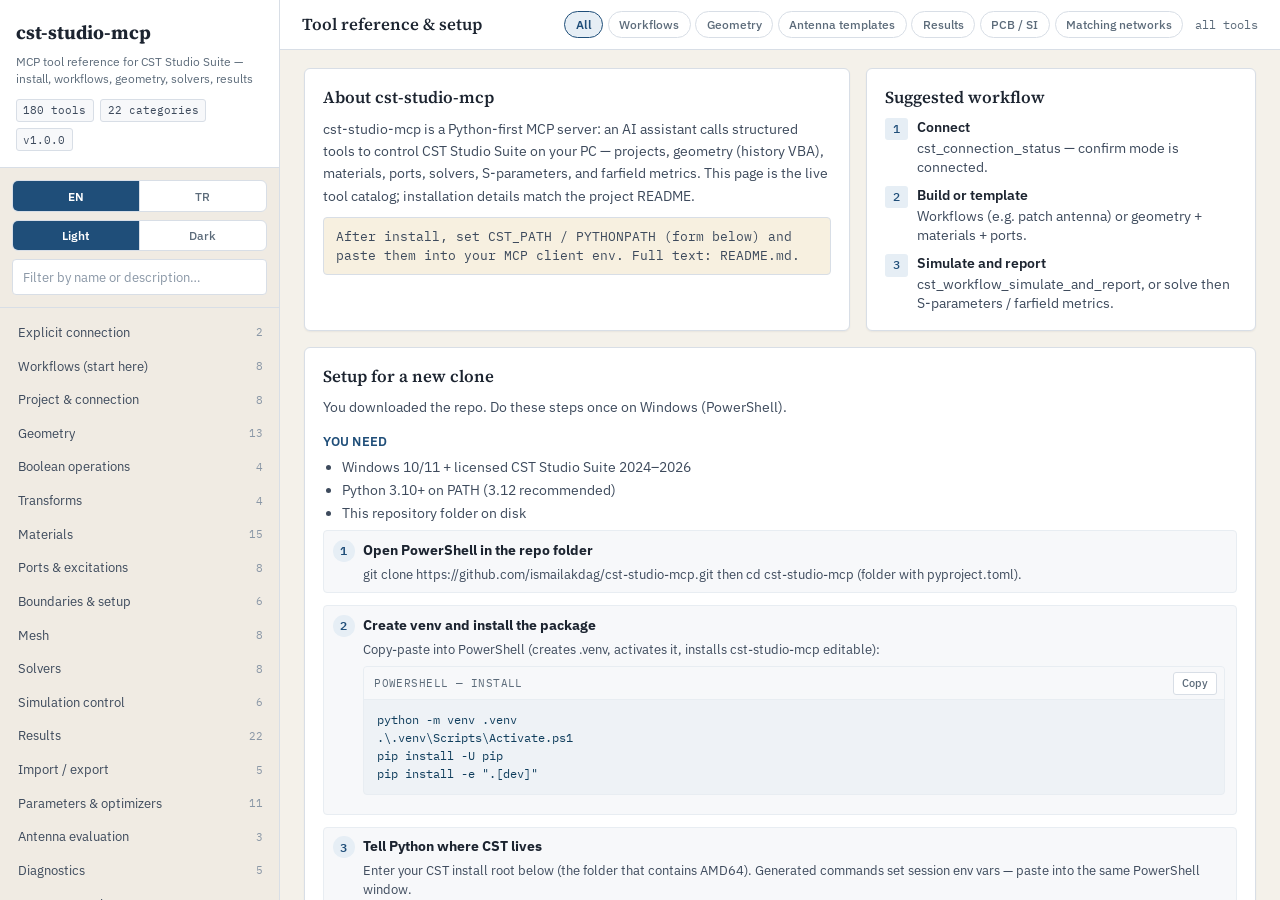
==== docs/index.html @ f487e797 "Verify MCP startup and execution reliability across SDKs" ====
<!DOCTYPE html>
<html lang="en">
<head>
<meta charset="utf-8"/>
<meta name="viewport" content="width=device-width, initial-scale=1"/>
<title>cst-studio-mcp — CST Studio Suite MCP</title>
<link rel="preconnect" href="https://fonts.googleapis.com"/>
<link rel="preconnect" href="https://fonts.gstatic.com" crossorigin/>
<link href="https://fonts.googleapis.com/css2?family=IBM+Plex+Mono:wght@400;500&family=IBM+Plex+Sans:ital,wght@0,400;0,500;0,600;0,700;1,400&family=Source+Serif+4:opsz,wght@8..60,400;8..60,600;8..60,700&display=swap" rel="stylesheet"/>
<script>
/* Apply saved theme before paint to avoid flash / missing dark mode */
(function () {
  try {
    var t = localStorage.getItem('cst_mcp_theme') || 'light';
    document.documentElement.setAttribute('data-theme', t === 'dark' ? 'dark' : 'light');
  } catch (e) {}
})();
</script>
<style>
:root {
  --ink: #1c2430;
  --ink-soft: #3d4a5c;
  --muted: #5c6b7a;
  --faint: #8a97a6;
  --line: #d8dee6;
  --line-soft: #e8edf2;
  --paper: #f4f1ea;
  --paper-2: #ebe6dc;
  --surface: #ffffff;
  --surface-2: #f7f8fa;
  --sidebar: #f0ebe3;
  --accent: #1f4e79;
  --accent-2: #2a6f97;
  --accent-soft: #e6eef5;
  --code-bg: #eef2f6;
  --code-ink: #0f3d5c;
  --ok: #1b6b4a;
  --warn-bg: #f7f0e0;
  --radius: 6px;
  --sidebar-w: 280px;
  --font-ui: "IBM Plex Sans", "Segoe UI", system-ui, sans-serif;
  --font-serif: "Source Serif 4", "Times New Roman", Georgia, serif;
  --font-mono: "IBM Plex Mono", "Consolas", ui-monospace, monospace;
  --shadow: 0 1px 2px rgba(28, 36, 48, 0.06);
  --badge-req-fg: #7a3e1d;
  --badge-req-bg: #f8efe6;
  --badge-req-bd: #e2c9b0;
}

/* Academic dark — slate/ink, not terminal green */
html[data-theme="dark"] {
  --ink: #e6eaf0;
  --ink-soft: #b8c2d0;
  --muted: #8b98a8;
  --faint: #6b7888;
  --line: #2c3544;
  --line-soft: #243040;
  --paper: #12171f;
  --paper-2: #0e1319;
  --surface: #1a212c;
  --surface-2: #222b38;
  --sidebar: #161c26;
  --accent: #6ea8d8;
  --accent-2: #8fbee6;
  --accent-soft: rgba(110, 168, 216, 0.12);
  --code-bg: #0f1520;
  --code-ink: #9ec9ea;
  --ok: #5dba8c;
  --warn-bg: #2a2418;
  --shadow: 0 1px 2px rgba(0, 0, 0, 0.35);
  --badge-req-fg: #f0c9a8;
  --badge-req-bg: #3a2a1c;
  --badge-req-bd: #5c4330;
  color-scheme: dark;
}

* { box-sizing: border-box; }
html { scroll-behavior: auto; }
html, body {
  height: 100%;
  margin: 0;
}
body {
  font-family: var(--font-ui);
  color: var(--ink);
  background: var(--paper);
  line-height: 1.5;
  -webkit-font-smoothing: antialiased;
}

.app {
  display: grid;
  grid-template-columns: var(--sidebar-w) minmax(0, 1fr);
  height: 100vh;
  max-width: 100vw;
  overflow: hidden;
}

/* —— Sidebar —— */
.sidebar {
  background: var(--sidebar);
  border-right: 1px solid var(--line);
  display: flex;
  flex-direction: column;
  min-width: 0;
  height: 100vh;
  overflow: hidden;
}
.brand {
  padding: 1.15rem 1rem 1rem;
  border-bottom: 1px solid var(--line);
  background: var(--surface);
  flex-shrink: 0;
}
.brand h1 {
  margin: 0;
  font-family: var(--font-serif);
  font-size: 1.2rem;
  font-weight: 700;
  letter-spacing: -0.01em;
  color: var(--ink);
}
.brand .sub {
  margin: 0.35rem 0 0;
  font-size: 0.78rem;
  color: var(--muted);
  line-height: 1.4;
}
.brand-meta {
  display: flex;
  gap: 0.4rem;
  flex-wrap: wrap;
  margin-top: 0.7rem;
}
.meta-chip {
  font-family: var(--font-mono);
  font-size: 0.68rem;
  color: var(--ink-soft);
  background: var(--surface-2);
  border: 1px solid var(--line);
  border-radius: 3px;
  padding: 0.15rem 0.4rem;
}

.side-controls {
  padding: 0.75rem;
  border-bottom: 1px solid var(--line);
  display: flex;
  flex-direction: column;
  gap: 0.5rem;
  flex-shrink: 0;
  background: var(--sidebar);
}
.seg {
  display: grid;
  grid-template-columns: 1fr 1fr;
  gap: 0;
  border: 1px solid var(--line);
  border-radius: 6px;
  overflow: hidden;
  background: var(--surface);
}
.seg button {
  font-family: var(--font-ui);
  font-size: 0.75rem;
  font-weight: 500;
  border: none;
  border-right: 1px solid var(--line);
  background: transparent;
  color: var(--muted);
  padding: 0.45rem 0.4rem;
  cursor: pointer;
  margin: 0;
}
.seg button:last-child { border-right: none; }
.seg button:hover {
  color: var(--ink);
  background: var(--surface-2);
}
.seg button.on {
  background: var(--accent);
  color: #fff;
  font-weight: 600;
}
html[data-theme="dark"] .seg button.on {
  color: #0e1319;
  background: var(--accent);
}
.filters {
  display: flex;
  gap: 0.3rem;
  flex-wrap: wrap;
}
.filter-btn {
  font-family: var(--font-ui);
  font-size: 0.72rem;
  font-weight: 500;
  border: 1px solid var(--line);
  background: var(--surface);
  color: var(--muted);
  border-radius: 999px;
  padding: 0.3rem 0.65rem;
  cursor: pointer;
}
.filter-btn:hover {
  border-color: var(--accent-2);
  color: var(--accent);
}
.filter-btn.on {
  background: var(--accent-soft);
  border-color: var(--accent);
  color: var(--accent);
  font-weight: 600;
}
.search {
  width: 100%;
  font-family: var(--font-ui);
  font-size: 0.84rem;
  border: 1px solid var(--line);
  background: var(--surface);
  color: var(--ink);
  border-radius: 4px;
  padding: 0.5rem 0.65rem;
  outline: none;
}
.search:focus {
  border-color: var(--accent-2);
  box-shadow: 0 0 0 2px var(--accent-soft);
}
.search::placeholder { color: var(--faint); }

.nav {
  flex: 1 1 auto;
  overflow-y: auto;
  overflow-x: hidden;
  padding: 0.5rem 0.45rem 1rem;
  overscroll-behavior: contain;
}
.nav-item {
  display: flex;
  align-items: center;
  justify-content: space-between;
  gap: 0.5rem;
  padding: 0.42rem 0.55rem;
  margin-bottom: 1px;
  border-radius: 4px;
  color: var(--ink-soft);
  text-decoration: none;
  font-size: 0.8rem;
  border-left: 2px solid transparent;
}
.nav-item:hover {
  background: rgba(255,255,255,0.55);
  color: var(--ink);
}
.nav-item.active {
  background: var(--surface);
  color: var(--accent);
  border-left-color: var(--accent);
  font-weight: 600;
  box-shadow: var(--shadow);
}
.nav-item .lbl {
  min-width: 0;
  overflow: hidden;
  text-overflow: ellipsis;
  white-space: nowrap;
}
.nav-item .cnt {
  font-family: var(--font-mono);
  font-size: 0.68rem;
  color: var(--faint);
  flex-shrink: 0;
}

/* —— Main —— */
.main {
  display: flex;
  flex-direction: column;
  min-width: 0;
  height: 100vh;
  overflow: hidden;
  background: var(--paper);
}
.topbar {
  display: flex;
  align-items: center;
  gap: 0.75rem;
  flex-wrap: wrap;
  padding: 0.7rem 1.35rem;
  background: var(--surface);
  border-bottom: 1px solid var(--line);
  flex-shrink: 0;
  z-index: 5;
}
.topbar h2 {
  margin: 0;
  font-family: var(--font-serif);
  font-size: 1.05rem;
  font-weight: 600;
  color: var(--ink);
  flex: 1 1 auto;
  min-width: 10rem;
}
.result-meta {
  font-family: var(--font-mono);
  font-size: 0.72rem;
  color: var(--muted);
  white-space: nowrap;
}

.content {
  flex: 1 1 auto;
  overflow-y: auto;
  overflow-x: hidden;
  padding: 1.15rem 1.5rem 2.5rem;
  overscroll-behavior: contain;
  scroll-behavior: auto;
}

/* Intro + install guide */
.intro {
  display: flex;
  flex-direction: column;
  gap: 1rem;
  margin-bottom: 1.5rem;
}
.intro-top {
  display: grid;
  grid-template-columns: 1.4fr 1fr;
  gap: 1rem;
}
.panel {
  background: var(--surface);
  border: 1px solid var(--line);
  border-radius: var(--radius);
  padding: 1rem 1.15rem;
  box-shadow: var(--shadow);
}
.panel h3 {
  margin: 0 0 0.45rem;
  font-family: var(--font-serif);
  font-size: 1.05rem;
  font-weight: 600;
  color: var(--ink);
}
.panel h4 {
  margin: 0.85rem 0 0.35rem;
  font-family: var(--font-ui);
  font-size: 0.82rem;
  font-weight: 600;
  color: var(--accent);
  letter-spacing: 0.02em;
  text-transform: uppercase;
}
.panel p {
  margin: 0 0 0.55rem;
  font-size: 0.9rem;
  color: var(--ink-soft);
  line-height: 1.55;
}
.panel p:last-child { margin-bottom: 0; }
.panel .note {
  margin-top: 0.65rem;
  padding: 0.55rem 0.7rem;
  background: var(--warn-bg);
  border: 1px solid var(--line);
  border-radius: 4px;
  font-size: 0.82rem;
  color: var(--ink-soft);
  line-height: 1.45;
}
.guide-grid {
  display: grid;
  grid-template-columns: 1fr 1fr;
  gap: 1rem;
}
.guide-wide { grid-column: 1 / -1; }
table.env {
  width: 100%;
  border-collapse: collapse;
  font-size: 0.78rem;
  margin: 0.4rem 0 0.2rem;
}
table.env th, table.env td {
  text-align: left;
  vertical-align: top;
  padding: 0.35rem 0.4rem;
  border-bottom: 1px solid var(--line-soft);
}
table.env th {
  font-size: 0.68rem;
  font-weight: 600;
  color: var(--muted);
  text-transform: uppercase;
  letter-spacing: 0.04em;
}
table.env code {
  font-family: var(--font-mono);
  font-size: 0.74rem;
  color: var(--code-ink);
  background: var(--code-bg);
  padding: 0.05rem 0.28rem;
  border-radius: 3px;
}
/* Copyable code blocks */
.code-block {
  margin: 0.45rem 0 0.65rem;
  border: 1px solid var(--line-soft);
  border-radius: 4px;
  background: var(--code-bg);
  overflow: hidden;
}
.code-block-head {
  display: flex;
  align-items: center;
  justify-content: space-between;
  gap: 0.5rem;
  padding: 0.28rem 0.45rem 0.28rem 0.65rem;
  border-bottom: 1px solid var(--line-soft);
  background: var(--surface-2);
}
.code-block-head .lbl {
  font-family: var(--font-mono);
  font-size: 0.68rem;
  color: var(--muted);
  text-transform: uppercase;
  letter-spacing: 0.04em;
}
.code-block pre {
  margin: 0;
  padding: 0.7rem 0.8rem;
  overflow-x: auto;
  font-family: var(--font-mono);
  font-size: 0.74rem;
  line-height: 1.5;
  color: var(--code-ink);
  white-space: pre;
  tab-size: 2;
}
.btn-copy-sm {
  flex-shrink: 0;
  font-family: var(--font-ui);
  font-size: 0.7rem;
  font-weight: 500;
  color: var(--muted);
  background: var(--surface);
  border: 1px solid var(--line);
  border-radius: 3px;
  padding: 0.22rem 0.5rem;
  cursor: pointer;
}
.btn-copy-sm:hover {
  color: var(--accent);
  border-color: var(--accent-2);
  background: var(--accent-soft);
}
.btn-copy-sm.ok {
  color: var(--ok);
  border-color: #9dcbb5;
  background: #eef7f2;
}
html[data-theme="dark"] .btn-copy-sm.ok {
  color: var(--ok);
  border-color: #3d6b52;
  background: #1a2e24;
}

/* Path builder form */
.path-form {
  display: grid;
  gap: 0.55rem;
  margin: 0.5rem 0 0.35rem;
}
.path-form label {
  display: grid;
  gap: 0.22rem;
  font-size: 0.78rem;
  font-weight: 600;
  color: var(--muted);
}
.path-form input[type="text"] {
  font-family: var(--font-mono);
  font-size: 0.78rem;
  font-weight: 400;
  color: var(--ink);
  background: var(--surface);
  border: 1px solid var(--line);
  border-radius: 4px;
  padding: 0.45rem 0.55rem;
  outline: none;
  width: 100%;
}
.path-form input[type="text"]:focus {
  border-color: var(--accent-2);
  box-shadow: 0 0 0 2px var(--accent-soft);
}
.path-form .hint {
  font-weight: 400;
  font-size: 0.74rem;
  color: var(--faint);
  line-height: 1.35;
}
.step-list {
  margin: 0.35rem 0 0.5rem;
  padding: 0;
  list-style: none;
  counter-reset: setup;
}
.step-list > li {
  position: relative;
  margin: 0 0 0.75rem;
  padding: 0.55rem 0.65rem 0.55rem 2.4rem;
  border: 1px solid var(--line-soft);
  border-radius: 4px;
  background: var(--surface-2);
}
.step-list > li::before {
  counter-increment: setup;
  content: counter(setup);
  position: absolute;
  left: 0.55rem;
  top: 0.55rem;
  width: 1.35rem;
  height: 1.35rem;
  border-radius: 50%;
  background: var(--accent-soft);
  color: var(--accent);
  font-family: var(--font-mono);
  font-size: 0.72rem;
  font-weight: 600;
  display: flex;
  align-items: center;
  justify-content: center;
}
.step-list > li > b {
  display: block;
  font-size: 0.86rem;
  color: var(--ink);
  margin-bottom: 0.25rem;
}
.step-list > li > p {
  margin: 0 0 0.35rem;
  font-size: 0.82rem;
  color: var(--ink-soft);
  line-height: 1.45;
  font-weight: 400;
}
ul.plain {
  margin: 0.25rem 0 0.4rem;
  padding-left: 1.15rem;
  font-size: 0.86rem;
  color: var(--ink-soft);
  line-height: 1.5;
}
ul.plain li { margin: 0.15rem 0; }
ul.plain code {
  font-family: var(--font-mono);
  font-size: 0.78rem;
  color: var(--code-ink);
  background: var(--code-bg);
  padding: 0.05rem 0.25rem;
  border-radius: 3px;
}
.steps {
  list-style: none;
  margin: 0;
  padding: 0;
  display: grid;
  gap: 0.55rem;
}
.steps li {
  display: grid;
  grid-template-columns: 1.5rem 1fr;
  gap: 0.5rem;
  font-size: 0.86rem;
  color: var(--ink-soft);
  line-height: 1.4;
}
.steps .n {
  font-family: var(--font-mono);
  font-size: 0.72rem;
  font-weight: 500;
  color: var(--accent);
  background: var(--accent-soft);
  border-radius: 3px;
  width: 1.4rem;
  height: 1.4rem;
  display: grid;
  place-items: center;
}
.steps b {
  display: block;
  color: var(--ink);
  font-weight: 600;
  margin-bottom: 0.1rem;
}
.note {
  margin-top: 0.75rem;
  padding-top: 0.65rem;
  border-top: 1px solid var(--line-soft);
  font-size: 0.78rem;
  color: var(--muted);
  font-family: var(--font-mono);
  line-height: 1.4;
}

/* Categories & tools */
.category {
  margin: 0 0 1.75rem;
  scroll-margin-top: 0.75rem;
}
.category.hidden { display: none; }
.cat-head {
  margin-bottom: 0.65rem;
  padding-bottom: 0.45rem;
  border-bottom: 1px solid var(--line);
}
.cat-head h3 {
  margin: 0;
  font-family: var(--font-serif);
  font-size: 1.12rem;
  font-weight: 600;
  color: var(--ink);
  display: flex;
  align-items: baseline;
  gap: 0.55rem;
  flex-wrap: wrap;
}
.cat-head .count {
  font-family: var(--font-mono);
  font-size: 0.72rem;
  font-weight: 500;
  color: var(--muted);
  background: var(--surface);
  border: 1px solid var(--line);
  border-radius: 3px;
  padding: 0.1rem 0.4rem;
}
.cat-head p {
  margin: 0.3rem 0 0;
  font-size: 0.86rem;
  color: var(--muted);
  max-width: 72ch;
}

.tool-grid {
  display: grid;
  grid-template-columns: repeat(auto-fill, minmax(min(100%, 380px), 1fr));
  gap: 0.7rem;
}
.tool-card {
  background: var(--surface);
  border: 1px solid var(--line);
  border-radius: var(--radius);
  padding: 0.85rem 0.95rem;
  display: flex;
  flex-direction: column;
  gap: 0.45rem;
  min-height: 8.5rem;
  box-shadow: var(--shadow);
}
.tool-card:hover {
  border-color: #b8c5d4;
}
.tool-card.hidden { display: none; }
.tool-top {
  display: flex;
  justify-content: space-between;
  align-items: flex-start;
  gap: 0.5rem;
}
.tool-top code {
  font-family: var(--font-mono);
  font-size: 0.78rem;
  font-weight: 500;
  color: var(--code-ink);
  background: var(--code-bg);
  border: 1px solid var(--line-soft);
  border-radius: 3px;
  padding: 0.18rem 0.4rem;
  word-break: break-all;
  line-height: 1.35;
}
.btn-copy {
  flex-shrink: 0;
  font-family: var(--font-ui);
  font-size: 0.7rem;
  font-weight: 500;
  color: var(--muted);
  background: var(--surface-2);
  border: 1px solid var(--line);
  border-radius: 3px;
  padding: 0.25rem 0.45rem;
  cursor: pointer;
}
.btn-copy:hover {
  color: var(--accent);
  border-color: var(--accent-2);
  background: var(--accent-soft);
}
.btn-copy.ok {
  color: var(--ok);
  border-color: #9dcbb5;
  background: #eef7f2;
}
.desc {
  font-size: 0.86rem;
  color: var(--ink-soft);
  line-height: 1.5;
  margin: 0;
}
.tool-actions {
  margin-top: auto;
  display: flex;
  gap: 0.75rem;
  align-items: center;
  padding-top: 0.25rem;
}
.btn-link {
  font-family: var(--font-ui);
  font-size: 0.76rem;
  font-weight: 500;
  color: var(--accent);
  background: none;
  border: none;
  padding: 0;
  cursor: pointer;
  text-decoration: underline;
  text-underline-offset: 2px;
}
.btn-link:hover { color: var(--accent-2); }

.params {
  display: none;
  margin-top: 0.25rem;
  padding-top: 0.55rem;
  border-top: 1px solid var(--line-soft);
}
.tool-card.open .params { display: block; }
table.p {
  width: 100%;
  border-collapse: collapse;
  font-size: 0.78rem;
}
table.p th, table.p td {
  text-align: left;
  vertical-align: top;
  padding: 0.35rem 0.3rem;
  border-bottom: 1px solid var(--line-soft);
}
table.p th {
  font-family: var(--font-ui);
  font-size: 0.68rem;
  font-weight: 600;
  color: var(--muted);
  text-transform: uppercase;
  letter-spacing: 0.04em;
}
table.p code {
  font-family: var(--font-mono);
  font-size: 0.74rem;
  color: var(--code-ink);
}
.badge {
  display: inline-block;
  font-family: var(--font-mono);
  font-size: 0.64rem;
  border-radius: 2px;
  padding: 0.05rem 0.3rem;
  margin-right: 0.2rem;
  border: 1px solid var(--line);
  color: var(--muted);
  background: var(--surface-2);
}
.badge.req {
  color: var(--badge-req-fg);
  background: var(--badge-req-bg);
  border-color: var(--badge-req-bd);
}
html[data-theme="dark"] .btn-copy.ok {
  color: var(--ok);
  border-color: #3d6b52;
  background: #1a2e24;
}
html[data-theme="dark"] .nav-item:hover {
  background: rgba(255,255,255,0.04);
}
html[data-theme="dark"] .nav-item.active {
  background: var(--surface-2);
}
.badge.enum {
  color: var(--accent);
  background: var(--accent-soft);
  border-color: #c5d6e6;
}
.pdesc {
  color: var(--muted);
  margin-top: 0.15rem;
  line-height: 1.35;
  font-size: 0.76rem;
}
.default {
  font-family: var(--font-mono);
  font-size: 0.7rem;
  color: var(--faint);
}

.empty {
  display: none;
  text-align: center;
  color: var(--muted);
  padding: 2rem 1rem;
  border: 1px dashed var(--line);
  border-radius: var(--radius);
  background: var(--surface);
  font-size: 0.9rem;
}
.empty.show { display: block; }

footer {
  margin-top: 1.75rem;
  padding-top: 0.75rem;
  border-top: 1px solid var(--line);
  font-family: var(--font-mono);
  font-size: 0.72rem;
  color: var(--faint);
}

@media (max-width: 900px) {
  .app {
    grid-template-columns: 1fr;
    height: auto;
    overflow: visible;
  }
  body { overflow: auto; height: auto; }
  .sidebar {
    height: auto;
    max-height: 40vh;
  }
  .main { height: auto; min-height: 60vh; }
  .content { overflow: visible; }
  .intro-top, .guide-grid { grid-template-columns: 1fr; }
  .guide-wide { grid-column: auto; }
  .tool-grid { grid-template-columns: 1fr; }
}
</style>
</head>
<body>
<div class="app">
  <aside class="sidebar">
    <div class="brand">
      <h1>cst-studio-mcp</h1>
      <p class="sub" id="brandSub">CST Studio Suite MCP tool reference</p>
      <div class="brand-meta">
        <span class="meta-chip" id="pillTools">— tools</span>
        <span class="meta-chip" id="pillCats">— categories</span>
        <span class="meta-chip">v1.0.0</span>
      </div>
    </div>
    <div class="side-controls">
      <div class="seg" role="group" aria-label="Language">
        <button type="button" id="btnEn" class="on">EN</button>
        <button type="button" id="btnTr">TR</button>
      </div>
      <div class="seg" role="group" aria-label="Theme">
        <button type="button" id="btnLight" class="on">Light</button>
        <button type="button" id="btnDark">Dark</button>
      </div>
      <input class="search" id="search" type="search" placeholder="Search tools…" autocomplete="off" spellcheck="false"/>
    </div>
    <nav class="nav" id="nav" aria-label="Categories"></nav>
  </aside>

  <section class="main">
    <header class="topbar">
      <h2 id="pageTitle">Tool reference</h2>
      <div class="filters" id="filters"></div>
      <div class="result-meta" id="resultMeta"></div>
    </header>
    <div class="content" id="content">
      <div class="intro" id="intro"></div>
      <div class="empty" id="empty"></div>
      <div id="categories"></div>
      <footer id="footer"></footer>
    </div>
  </section>
</div>

<script id="catalog" type="application/json">{"name": "cst-studio-mcp", "version": "1.0.0", "total_tools": 180, "categories": [{"id": "connection", "title_en": "Explicit connection", "title_tr": "Açık bağlantı yönetimi", "blurb_en": "Attach to CST explicitly; disconnect without closing user projects.", "blurb_tr": "CST bağlantısını açıkça kurun; kullanıcı projelerini kapatmadan ayrılın.", "module": "connection", "count": 2, "tools": [{"name": "cst_connect", "description": "Explicitly attach to a running CST Design Environment or start one. Disabled mode never connects.", "category_id": "connection", "params": [], "required": []}, {"name": "cst_disconnect", "description": "Detach this MCP session without closing CST, projects, or a running solver.", "category_id": "connection", "params": [], "required": []}]}, {"id": "workflows", "title_en": "Workflows (start here)", "title_tr": "İş akışları (buradan başla)", "blurb_en": "One-shot helpers for common tasks. New users should start here.", "blurb_tr": "Sık işler için tek adımlık yardımcılar. Yeni kullanıcılar buradan başlamalı.", "module": "workflows", "count": 8, "tools": [{"name": "cst_workflow_patch_antenna", "description": "END-TO-END / Uçtan uca: size a rectangular microstrip patch, build substrate/ground/patch/feed, frequency, open BCs, waveguide port, farfield monitor. Does not connect to or start CST; call cst_connect first for live execution, otherwise it returns offline VBA. Does NOT run the solver. Simülasyon çalıştırmaz — next: cst_workflow_run_and_s11 or cst_run_simulation.", "category_id": "workflows", "params": [{"name": "frequency_ghz", "type": "number", "description": "Center frequency (GHz) / Merkez frekans", "default": null, "enum": null, "required": true}, {"name": "epsilon_r", "type": "number", "description": "Substrate εr", "default": 4.4, "enum": null, "required": false}, {"name": "height_mm", "type": "number", "description": "Substrate height (mm)", "default": 1.6, "enum": null, "required": false}, {"name": "tan_delta", "type": "number", "description": "Loss tangent", "default": 0.02, "enum": null, "required": false}, {"name": "feed_type", "type": "string", "description": "", "default": "inset", "enum": ["inset", "microstrip", "probe"], "required": false}, {"name": "project_path", "type": "string", "description": "Optional .cst path when creating a new project", "default": null, "enum": null, "required": false}, {"name": "create_project", "type": "boolean", "description": "", "default": true, "enum": null, "required": false}], "required": ["frequency_ghz"]}, {"name": "cst_workflow_run_and_s11", "description": "Run solver and return structured S11/Sij with metrics (min dB, bandwidth). Solver çalıştırır ve S parametrelerini metriklerle döner.", "category_id": "workflows", "params": [{"name": "port_out", "type": "integer", "description": "", "default": 1, "enum": null, "required": false}, {"name": "port_in", "type": "integer", "description": "", "default": 1, "enum": null, "required": false}, {"name": "timeout_s", "type": "number", "description": "", "default": 3600, "enum": null, "required": false}, {"name": "max_points", "type": "integer", "description": "", "default": 200, "enum": null, "required": false}], "required": []}, {"name": "cst_design_patch_only", "description": "Calculate microstrip patch dimensions only (offline, no CST). Sadece boyut hesabı — CST gerekmez.", "category_id": "workflows", "params": [{"name": "frequency_ghz", "type": "number", "description": "", "default": null, "enum": null, "required": true}, {"name": "epsilon_r", "type": "number", "description": "", "default": 4.4, "enum": null, "required": false}, {"name": "height_mm", "type": "number", "description": "", "default": 1.6, "enum": null, "required": false}, {"name": "tan_delta", "type": "number", "description": "", "default": 0.02, "enum": null, "required": false}, {"name": "feed_type", "type": "string", "description": "", "default": "inset", "enum": ["inset", "microstrip", "probe"], "required": false}], "required": ["frequency_ghz"]}, {"name": "cst_export_structure_views", "description": "Export structure screenshots (perspective/xy/xz/yz) via Plot.ExportImage. Yapı görünüm görsellerini dışa aktarır. Connected mode required.", "category_id": "workflows", "params": [{"name": "out_dir", "type": "string", "description": "Output folder (default: work_dir/exports/views)", "default": null, "enum": null, "required": false}, {"name": "width", "type": "integer", "description": "", "default": 1280, "enum": null, "required": false}, {"name": "height", "type": "integer", "description": "", "default": 720, "enum": null, "required": false}, {"name": "views", "type": "array", "description": "Subset of: perspective, xy, xz, yz", "default": null, "enum": null, "required": false}], "required": []}, {"name": "cst_workflow_design_report", "description": "ONE-SHOT design package after modeling/simulation: project status, parameters/dimensions, S-parameters (+metrics), best-effort farfield export, and structure view images. Each section fails soft — you still get partial results. Tasarım bittikten sonra boyutlar, S11, uzak alan ve görselleri tek çağrıda toplar.", "category_id": "workflows", "params": [{"name": "port", "type": "integer", "description": "", "default": 1, "enum": null, "required": false}, {"name": "frequency_ghz", "type": "number", "description": "Optional farfield monitor frequency hint", "default": null, "enum": null, "required": false}, {"name": "include_images", "type": "boolean", "description": "", "default": true, "enum": null, "required": false}, {"name": "include_sparams", "type": "boolean", "description": "", "default": true, "enum": null, "required": false}, {"name": "include_farfield", "type": "boolean", "description": "", "default": true, "enum": null, "required": false}, {"name": "include_parameters", "type": "boolean", "description": "", "default": true, "enum": null, "required": false}, {"name": "max_points", "type": "integer", "description": "", "default": 200, "enum": null, "required": false}, {"name": "out_dir", "type": "string", "description": "Report folder (default under CST_WORK_DIR/exports/report_*)", "default": null, "enum": null, "required": false}], "required": []}, {"name": "cst_workflow_simulate_and_report", "description": "Run the solver, then immediately build a design report (S-params + views + optional farfield). Simülasyonu çalıştırıp rapor paketini üretir.", "category_id": "workflows", "params": [{"name": "port", "type": "integer", "description": "", "default": 1, "enum": null, "required": false}, {"name": "frequency_ghz", "type": "number", "description": "", "default": null, "enum": null, "required": false}, {"name": "timeout_s", "type": "number", "description": "", "default": 3600, "enum": null, "required": false}, {"name": "include_images", "type": "boolean", "description": "", "default": true, "enum": null, "required": false}, {"name": "include_farfield", "type": "boolean", "description": "", "default": true, "enum": null, "required": false}, {"name": "max_points", "type": "integer", "description": "", "default": 200, "enum": null, "required": false}, {"name": "out_dir", "type": "string", "description": "", "default": null, "enum": null, "required": false}], "required": []}, {"name": "cst_discover_farfield_monitors", "description": "Discover farfield monitors from the project Result folder and tree-path heuristics. Uzak alan monitörlerini disk + path sezgisiyle listeler.", "category_id": "workflows", "params": [], "required": []}, {"name": "cst_get_farfield_metrics", "description": "Read antenna metrics after a solve: S11 + radiation/total efficiency from 1D Results, plus max realized gain via official FarfieldPlot.GetMax (SelectTreeItem Farfields\\farfield (f=X) [1] → Plot → GetMax). Does NOT use ASCIIExportSummary (that API spams Message on CST 2026). Solve sonrası S11, verimlilik ve max gain; GUI farfield ile uyumlu.", "category_id": "workflows", "params": [{"name": "frequency_ghz", "type": "number", "description": "Design frequency in GHz (for nearest efficiency sample)", "default": null, "enum": null, "required": false}, {"name": "monitor_name", "type": "string", "description": "Optional exact monitor label, e.g. farfield (f=2.4) [1]", "default": null, "enum": null, "required": false}, {"name": "try_farfield_plot", "type": "boolean", "description": "If true (default), also run FarfieldPlot.GetMax for peak realized gain. Set false for 1D-only metrics.", "default": true, "enum": null, "required": false}], "required": []}]}, {"id": "project", "title_en": "Project & connection", "title_tr": "Proje ve bağlantı", "blurb_en": "Create, open, save projects and check CST connection.", "blurb_tr": "Proje aç/kaydet ve CST bağlantısını kontrol et.", "module": "project", "count": 8, "tools": [{"name": "cst_create_project", "description": "Create a new CST Studio Suite project file. In connected mode the project is created directly; in offline mode a VBA script is returned for manual execution.", "category_id": "project", "params": [{"name": "path", "type": "string", "description": "Full file path for the new project, e.g. 'C:/cst_projects/MyAntenna.cst'.", "default": null, "enum": null, "required": true}, {"name": "project_type", "type": "string", "description": "CST project type. One of: MWS (Microwave Studio), EMS (EM Studio), PS (Particle Studio), MPS (Mphysics Studio), CS (Cable Studio), DS (Design Studio), PCB (PCB Studio).", "default": "MWS", "enum": ["MWS", "EMS", "PS", "MPS", "CS", "DS", "PCB"], "required": false}], "required": ["path"]}, {"name": "cst_open_project", "description": "Open an existing CST Studio Suite project. In connected mode the project is opened in the running instance; in offline mode a reference is stored for subsequent operations.", "category_id": "project", "params": [{"name": "path", "type": "string", "description": "Full file path of the existing .cst project to open.", "default": null, "enum": null, "required": true}], "required": ["path"]}, {"name": "cst_save_project", "description": "Save the currently open CST project. Optionally provide a new path to 'Save As'.", "category_id": "project", "params": [{"name": "path", "type": "string", "description": "Optional file path for 'Save As'. If omitted, saves to the current project path.", "default": null, "enum": null, "required": false}], "required": []}, {"name": "cst_close_project", "description": "Close the currently open CST project and release its resources.", "category_id": "project", "params": [], "required": []}, {"name": "cst_project_info", "description": "Get information about the currently open CST project, including connection mode, project path, and status.", "category_id": "project", "params": [], "required": []}, {"name": "cst_project_tree", "description": "List items in the CST project navigation tree. Optionally specify a subtree path such as 'Components', 'Materials', 'Ports', 'Monitors', or 'Results'.", "category_id": "project", "params": [{"name": "tree_path", "type": "string", "description": "Navigation tree path to list, e.g. 'Components', 'Results', or '2D/3D Results'. Omit for the root tree.", "default": null, "enum": null, "required": false}], "required": []}, {"name": "cst_export_project", "description": "Export the current CST project or its geometry to another format such as STL, STEP, IGES, SAT, OBJ, or NASTRAN.", "category_id": "project", "params": [{"name": "path", "type": "string", "description": "Destination file path for the exported file.", "default": null, "enum": null, "required": true}, {"name": "format", "type": "string", "description": "Export format. One of: stl, sat, stp, igs, obj, nas.", "default": null, "enum": ["stl", "sat", "stp", "igs", "obj", "nas"], "required": true}], "required": ["path", "format"]}, {"name": "cst_connection_status", "description": "Get the current CST Studio connection status, including mode (connected/offline), CST availability, version, and work directory.", "category_id": "project", "params": [], "required": []}]}, {"id": "geometry", "title_en": "Geometry", "title_tr": "Geometri", "blurb_en": "3D shapes: bricks, cylinders, spheres, extrusions, wires…", "blurb_tr": "3B şekiller: kutu, silindir, küre, extrude, tel…", "module": "geometry", "count": 13, "tools": [{"name": "cst_create_brick", "description": "Create a rectangular brick (box) in CST Studio.", "category_id": "geometry", "params": [{"name": "component", "type": "string", "description": "Component name (e.g. 'Antenna')", "default": null, "enum": null, "required": true}, {"name": "name", "type": "string", "description": "Solid name (e.g. 'Substrate')", "default": null, "enum": null, "required": true}, {"name": "material", "type": "string", "description": "Material name", "default": "PEC", "enum": null, "required": false}, {"name": "x_min", "type": "number", "description": "X range minimum", "default": null, "enum": null, "required": true}, {"name": "x_max", "type": "number", "description": "X range maximum", "default": null, "enum": null, "required": true}, {"name": "y_min", "type": "number", "description": "Y range minimum", "default": null, "enum": null, "required": true}, {"name": "y_max", "type": "number", "description": "Y range maximum", "default": null, "enum": null, "required": true}, {"name": "z_min", "type": "number", "description": "Z range minimum", "default": null, "enum": null, "required": true}, {"name": "z_max", "type": "number", "description": "Z range maximum", "default": null, "enum": null, "required": true}], "required": ["component", "name", "x_min", "x_max", "y_min", "y_max", "z_min", "z_max"]}, {"name": "cst_create_cylinder", "description": "Create a cylinder in CST Studio. Use inner_radius=0 for a solid cylinder.", "category_id": "geometry", "params": [{"name": "component", "type": "string", "description": "Component name", "default": null, "enum": null, "required": true}, {"name": "name", "type": "string", "description": "Solid name", "default": null, "enum": null, "required": true}, {"name": "material", "type": "string", "description": "Material name", "default": "PEC", "enum": null, "required": false}, {"name": "axis", "type": "string", "description": "Cylinder axis", "default": null, "enum": ["x", "y", "z"], "required": true}, {"name": "outer_radius", "type": "number", "description": "Outer radius", "default": null, "enum": null, "required": true}, {"name": "inner_radius", "type": "number", "description": "Inner radius (0 for solid)", "default": 0, "enum": null, "required": false}, {"name": "center_x", "type": "number", "description": "Center X coordinate", "default": 0, "enum": null, "required": false}, {"name": "center_y", "type": "number", "description": "Center Y coordinate", "default": 0, "enum": null, "required": false}, {"name": "center_z", "type": "number", "description": "Center Z coordinate", "default": 0, "enum": null, "required": false}, {"name": "range_min", "type": "number", "description": "Axis range minimum", "default": null, "enum": null, "required": true}, {"name": "range_max", "type": "number", "description": "Axis range maximum", "default": null, "enum": null, "required": true}], "required": ["component", "name", "axis", "outer_radius", "range_min", "range_max"]}, {"name": "cst_create_cone", "description": "Create a cone or truncated cone in CST Studio.", "category_id": "geometry", "params": [{"name": "component", "type": "string", "description": "Component name", "default": null, "enum": null, "required": true}, {"name": "name", "type": "string", "description": "Solid name", "default": null, "enum": null, "required": true}, {"name": "material", "type": "string", "description": "Material name", "default": "PEC", "enum": null, "required": false}, {"name": "axis", "type": "string", "description": "Cone axis", "default": null, "enum": ["x", "y", "z"], "required": true}, {"name": "bottom_radius", "type": "number", "description": "Bottom radius", "default": null, "enum": null, "required": true}, {"name": "top_radius", "type": "number", "description": "Top radius (0 for pointed cone)", "default": null, "enum": null, "required": true}, {"name": "center_x", "type": "number", "description": "Center X coordinate", "default": 0, "enum": null, "required": false}, {"name": "center_y", "type": "number", "description": "Center Y coordinate", "default": 0, "enum": null, "required": false}, {"name": "center_z", "type": "number", "description": "Center Z coordinate", "default": 0, "enum": null, "required": false}, {"name": "range_min", "type": "number", "description": "Axis range minimum", "default": null, "enum": null, "required": true}, {"name": "range_max", "type": "number", "description": "Axis range maximum", "default": null, "enum": null, "required": true}], "required": ["component", "name", "axis", "bottom_radius", "top_radius", "range_min", "range_max"]}, {"name": "cst_create_sphere", "description": "Create a sphere in CST Studio.", "category_id": "geometry", "params": [{"name": "component", "type": "string", "description": "Component name", "default": null, "enum": null, "required": true}, {"name": "name", "type": "string", "description": "Solid name", "default": null, "enum": null, "required": true}, {"name": "material", "type": "string", "description": "Material name", "default": "PEC", "enum": null, "required": false}, {"name": "center_x", "type": "number", "description": "Center X coordinate", "default": 0, "enum": null, "required": false}, {"name": "center_y", "type": "number", "description": "Center Y coordinate", "default": 0, "enum": null, "required": false}, {"name": "center_z", "type": "number", "description": "Center Z coordinate", "default": 0, "enum": null, "required": false}, {"name": "radius", "type": "number", "description": "Sphere radius", "default": null, "enum": null, "required": true}, {"name": "segments", "type": "integer", "description": "Number of segments (0=auto)", "default": 0, "enum": null, "required": false}], "required": ["component", "name", "radius"]}, {"name": "cst_create_torus", "description": "Create a torus in CST Studio.", "category_id": "geometry", "params": [{"name": "component", "type": "string", "description": "Component name", "default": null, "enum": null, "required": true}, {"name": "name", "type": "string", "description": "Solid name", "default": null, "enum": null, "required": true}, {"name": "material", "type": "string", "description": "Material name", "default": "PEC", "enum": null, "required": false}, {"name": "axis", "type": "string", "description": "Torus axis", "default": null, "enum": ["x", "y", "z"], "required": true}, {"name": "center_x", "type": "number", "description": "Center X coordinate", "default": 0, "enum": null, "required": false}, {"name": "center_y", "type": "number", "description": "Center Y coordinate", "default": 0, "enum": null, "required": false}, {"name": "center_z", "type": "number", "description": "Center Z coordinate", "default": 0, "enum": null, "required": false}, {"name": "outer_radius", "type": "number", "description": "Major radius (center to tube center)", "default": null, "enum": null, "required": true}, {"name": "inner_radius", "type": "number", "description": "Minor radius (tube radius)", "default": null, "enum": null, "required": true}], "required": ["component", "name", "axis", "outer_radius", "inner_radius"]}, {"name": "cst_create_extrude", "description": "Extrude a 2D polygon profile into a 3D solid in CST Studio.", "category_id": "geometry", "params": [{"name": "component", "type": "string", "description": "Component name", "default": null, "enum": null, "required": true}, {"name": "name", "type": "string", "description": "Solid name", "default": null, "enum": null, "required": true}, {"name": "material", "type": "string", "description": "Material name", "default": "PEC", "enum": null, "required": false}, {"name": "points", "type": "array", "description": "List of [x, y] coordinate pairs forming the profile polygon", "default": null, "enum": null, "required": true}, {"name": "height", "type": "number", "description": "Extrusion height", "default": null, "enum": null, "required": true}], "required": ["component", "name", "points", "height"]}, {"name": "cst_create_loft", "description": "Create a lofted solid between two or more 2D profiles in CST Studio.", "category_id": "geometry", "params": [{"name": "component", "type": "string", "description": "Component name", "default": null, "enum": null, "required": true}, {"name": "name", "type": "string", "description": "Solid name", "default": null, "enum": null, "required": true}, {"name": "material", "type": "string", "description": "Material name", "default": "PEC", "enum": null, "required": false}, {"name": "profiles", "type": "array", "description": "List of profiles, each a list of [x, y] coordinate pairs", "default": null, "enum": null, "required": true}], "required": ["component", "name", "profiles"]}, {"name": "cst_create_wire", "description": "Create a bondwire / wire between two points in CST Studio.", "category_id": "geometry", "params": [{"name": "component", "type": "string", "description": "Component name", "default": null, "enum": null, "required": true}, {"name": "name", "type": "string", "description": "Solid name", "default": null, "enum": null, "required": true}, {"name": "start_x", "type": "number", "description": "Start point X", "default": null, "enum": null, "required": true}, {"name": "start_y", "type": "number", "description": "Start point Y", "default": null, "enum": null, "required": true}, {"name": "start_z", "type": "number", "description": "Start point Z", "default": null, "enum": null, "required": true}, {"name": "end_x", "type": "number", "description": "End point X", "default": null, "enum": null, "required": true}, {"name": "end_y", "type": "number", "description": "End point Y", "default": null, "enum": null, "required": true}, {"name": "end_z", "type": "number", "description": "End point Z", "default": null, "enum": null, "required": true}, {"name": "radius", "type": "number", "description": "Wire radius", "default": null, "enum": null, "required": true}], "required": ["component", "name", "start_x", "start_y", "start_z", "end_x", "end_y", "end_z", "radius"]}, {"name": "cst_create_polygon3d", "description": "Create a 3D polygon curve in CST Studio.", "category_id": "geometry", "params": [{"name": "name", "type": "string", "description": "Curve name", "default": null, "enum": null, "required": true}, {"name": "points", "type": "array", "description": "List of [x, y, z] coordinate triples", "default": null, "enum": null, "required": true}], "required": ["name", "points"]}, {"name": "cst_create_analytical_curve", "description": "Create a parametric analytical curve in CST Studio using expressions of parameter t.", "category_id": "geometry", "params": [{"name": "name", "type": "string", "description": "Curve name", "default": null, "enum": null, "required": true}, {"name": "x_expr", "type": "string", "description": "X expression as function of t (e.g. 'cos(t)')", "default": null, "enum": null, "required": true}, {"name": "y_expr", "type": "string", "description": "Y expression as function of t (e.g. 'sin(t)')", "default": null, "enum": null, "required": true}, {"name": "z_expr", "type": "string", "description": "Z expression as function of t (e.g. 't')", "default": null, "enum": null, "required": true}, {"name": "t_min", "type": "number", "description": "Parameter t minimum value", "default": null, "enum": null, "required": true}, {"name": "t_max", "type": "number", "description": "Parameter t maximum value", "default": null, "enum": null, "required": true}], "required": ["name", "x_expr", "y_expr", "z_expr", "t_min", "t_max"]}, {"name": "cst_create_face_from_curves", "description": "Create a planar face from one or more closed curves in CST Studio.", "category_id": "geometry", "params": [{"name": "component", "type": "string", "description": "Component name", "default": null, "enum": null, "required": true}, {"name": "name", "type": "string", "description": "Face/solid name", "default": null, "enum": null, "required": true}, {"name": "curve_names", "type": "array", "description": "List of curve names to form the face boundary", "default": null, "enum": null, "required": true}], "required": ["component", "name", "curve_names"]}, {"name": "cst_create_ecylinder", "description": "Create an elliptical cylinder in CST Studio.", "category_id": "geometry", "params": [{"name": "component", "type": "string", "description": "Component name", "default": null, "enum": null, "required": true}, {"name": "name", "type": "string", "description": "Solid name", "default": null, "enum": null, "required": true}, {"name": "material", "type": "string", "description": "Material name", "default": "PEC", "enum": null, "required": false}, {"name": "axis", "type": "string", "description": "Cylinder axis", "default": null, "enum": ["x", "y", "z"], "required": true}, {"name": "x_radius", "type": "number", "description": "Radius in local X direction", "default": null, "enum": null, "required": true}, {"name": "y_radius", "type": "number", "description": "Radius in local Y direction", "default": null, "enum": null, "required": true}, {"name": "center_x", "type": "number", "description": "Center X coordinate", "default": 0, "enum": null, "required": false}, {"name": "center_y", "type": "number", "description": "Center Y coordinate", "default": 0, "enum": null, "required": false}, {"name": "center_z", "type": "number", "description": "Center Z coordinate", "default": 0, "enum": null, "required": false}, {"name": "range_min", "type": "number", "description": "Axis range minimum", "default": null, "enum": null, "required": true}, {"name": "range_max", "type": "number", "description": "Axis range maximum", "default": null, "enum": null, "required": true}], "required": ["component", "name", "axis", "x_radius", "y_radius", "range_min", "range_max"]}, {"name": "cst_create_polygon_extrude", "description": "Create a polygon and extrude it along an axis in CST Studio. Convenience tool combining polygon profile creation and extrusion.", "category_id": "geometry", "params": [{"name": "component", "type": "string", "description": "Component name", "default": null, "enum": null, "required": true}, {"name": "name", "type": "string", "description": "Solid name", "default": null, "enum": null, "required": true}, {"name": "material", "type": "string", "description": "Material name", "default": "PEC", "enum": null, "required": false}, {"name": "points", "type": "array", "description": "List of [x, y] coordinate pairs forming the polygon", "default": null, "enum": null, "required": true}, {"name": "height", "type": "number", "description": "Extrusion height", "default": null, "enum": null, "required": true}, {"name": "axis", "type": "string", "description": "Extrusion axis", "default": "z", "enum": ["x", "y", "z"], "required": false}], "required": ["component", "name", "points", "height"]}]}, {"id": "boolean", "title_en": "Boolean operations", "title_tr": "Boolean işlemler", "blurb_en": "Combine solids: add, subtract, intersect, insert.", "blurb_tr": "Katıları birleştir: ekle, çıkar, kesişim, insert.", "module": "boolean", "count": 4, "tools": [{"name": "cst_boolean_add", "description": "Unite/add two solids together. The result replaces solid1 with the combined volume of both shapes.", "category_id": "boolean", "params": [{"name": "solid1", "type": "string", "description": "First solid (result kept here) in \"Component:Solid\" format", "default": null, "enum": null, "required": true}, {"name": "solid2", "type": "string", "description": "Second solid (merged into first) in \"Component:Solid\" format", "default": null, "enum": null, "required": true}], "required": ["solid1", "solid2"]}, {"name": "cst_boolean_subtract", "description": "Subtract solid2 from solid1. The overlapping volume of solid2 is removed from solid1. Solid2 is deleted.", "category_id": "boolean", "params": [{"name": "solid1", "type": "string", "description": "Solid to subtract from in \"Component:Solid\" format", "default": null, "enum": null, "required": true}, {"name": "solid2", "type": "string", "description": "Solid to subtract (removed) in \"Component:Solid\" format", "default": null, "enum": null, "required": true}], "required": ["solid1", "solid2"]}, {"name": "cst_boolean_intersect", "description": "Intersect two solids. Only the overlapping volume is kept, replacing solid1. Solid2 is deleted.", "category_id": "boolean", "params": [{"name": "solid1", "type": "string", "description": "First solid in \"Component:Solid\" format", "default": null, "enum": null, "required": true}, {"name": "solid2", "type": "string", "description": "Second solid in \"Component:Solid\" format", "default": null, "enum": null, "required": true}], "required": ["solid1", "solid2"]}, {"name": "cst_boolean_insert", "description": "Insert solid2 into solid1. Solid2 is embedded within solid1, maintaining both material regions at the overlap.", "category_id": "boolean", "params": [{"name": "solid1", "type": "string", "description": "Host solid in \"Component:Solid\" format", "default": null, "enum": null, "required": true}, {"name": "solid2", "type": "string", "description": "Solid to insert in \"Component:Solid\" format", "default": null, "enum": null, "required": true}], "required": ["solid1", "solid2"]}]}, {"id": "transforms", "title_en": "Transforms", "title_tr": "Dönüşümler", "blurb_en": "Move, rotate, mirror, and scale solids.", "blurb_tr": "Taşı, döndür, ayna, ölçekle.", "module": "transforms", "count": 4, "tools": [{"name": "cst_transform_translate", "description": "Translate (move) a solid by a displacement vector (dx, dy, dz). Optionally create a translated copy.", "category_id": "transforms", "params": [{"name": "solid", "type": "string", "description": "Solid reference in \"Component:Solid\" format", "default": null, "enum": null, "required": true}, {"name": "dx", "type": "number", "description": "Translation distance along X axis", "default": null, "enum": null, "required": true}, {"name": "dy", "type": "number", "description": "Translation distance along Y axis", "default": null, "enum": null, "required": true}, {"name": "dz", "type": "number", "description": "Translation distance along Z axis", "default": null, "enum": null, "required": true}, {"name": "copy", "type": "boolean", "description": "If true, create a copy instead of moving the original", "default": false, "enum": null, "required": false}], "required": ["solid", "dx", "dy", "dz"]}, {"name": "cst_transform_rotate", "description": "Rotate a solid by a given angle around an axis (x, y, or z). An optional center point can be specified.", "category_id": "transforms", "params": [{"name": "solid", "type": "string", "description": "Solid reference in \"Component:Solid\" format", "default": null, "enum": null, "required": true}, {"name": "angle", "type": "number", "description": "Rotation angle in degrees", "default": null, "enum": null, "required": true}, {"name": "axis", "type": "string", "description": "Rotation axis", "default": null, "enum": ["x", "y", "z"], "required": true}, {"name": "center_x", "type": "number", "description": "X coordinate of the transform center", "default": 0, "enum": null, "required": false}, {"name": "center_y", "type": "number", "description": "Y coordinate of the transform center", "default": 0, "enum": null, "required": false}, {"name": "center_z", "type": "number", "description": "Z coordinate of the transform center", "default": 0, "enum": null, "required": false}, {"name": "copy", "type": "boolean", "description": "If true, create a copy instead of moving the original", "default": false, "enum": null, "required": false}], "required": ["solid", "angle", "axis"]}, {"name": "cst_transform_mirror", "description": "Mirror a solid across a plane (xy, xz, or yz). An optional center point can be specified.", "category_id": "transforms", "params": [{"name": "solid", "type": "string", "description": "Solid reference in \"Component:Solid\" format", "default": null, "enum": null, "required": true}, {"name": "plane", "type": "string", "description": "Mirror plane", "default": null, "enum": ["xy", "xz", "yz"], "required": true}, {"name": "center_x", "type": "number", "description": "X coordinate of the transform center", "default": 0, "enum": null, "required": false}, {"name": "center_y", "type": "number", "description": "Y coordinate of the transform center", "default": 0, "enum": null, "required": false}, {"name": "center_z", "type": "number", "description": "Z coordinate of the transform center", "default": 0, "enum": null, "required": false}, {"name": "copy", "type": "boolean", "description": "If true, create a copy instead of moving the original", "default": false, "enum": null, "required": false}], "required": ["solid", "plane"]}, {"name": "cst_transform_scale", "description": "Scale a solid by independent factors along each axis. An optional center point can be specified.", "category_id": "transforms", "params": [{"name": "solid", "type": "string", "description": "Solid reference in \"Component:Solid\" format", "default": null, "enum": null, "required": true}, {"name": "scale_x", "type": "number", "description": "Scale factor along X axis", "default": 1.0, "enum": null, "required": false}, {"name": "scale_y", "type": "number", "description": "Scale factor along Y axis", "default": 1.0, "enum": null, "required": false}, {"name": "scale_z", "type": "number", "description": "Scale factor along Z axis", "default": 1.0, "enum": null, "required": false}, {"name": "center_x", "type": "number", "description": "X coordinate of the transform center", "default": 0, "enum": null, "required": false}, {"name": "center_y", "type": "number", "description": "Y coordinate of the transform center", "default": 0, "enum": null, "required": false}, {"name": "center_z", "type": "number", "description": "Z coordinate of the transform center", "default": 0, "enum": null, "required": false}, {"name": "copy", "type": "boolean", "description": "If true, create a copy instead of moving the original", "default": false, "enum": null, "required": false}], "required": ["solid"]}]}, {"id": "materials", "title_en": "Materials", "title_tr": "Malzemeler", "blurb_en": "Metals, dielectrics, and advanced material models.", "blurb_tr": "Metaller, dielektrikler ve gelişmiş malzeme modelleri.", "module": "materials", "count": 15, "tools": [{"name": "cst_create_material", "description": "Create a new material with electromagnetic properties in CST Studio. Specify relative permittivity (epsilon), relative permeability (mu), electric and magnetic loss tangents, and conductivity.", "category_id": "materials", "params": [{"name": "name", "type": "string", "description": "Material name (e.g. 'MySubstrate')", "default": null, "enum": null, "required": true}, {"name": "epsilon", "type": "number", "description": "Relative permittivity (epsilon_r)", "default": 1.0, "enum": null, "required": false}, {"name": "mu", "type": "number", "description": "Relative permeability (mu_r)", "default": 1.0, "enum": null, "required": false}, {"name": "tan_d_e", "type": "number", "description": "Electric loss tangent (tan delta_e)", "default": 0.0, "enum": null, "required": false}, {"name": "tan_d_m", "type": "number", "description": "Magnetic loss tangent (tan delta_m)", "default": 0.0, "enum": null, "required": false}, {"name": "conductivity", "type": "number", "description": "Electric conductivity in S/m", "default": 0.0, "enum": null, "required": false}, {"name": "color_r", "type": "number", "description": "Red colour component (0-1)", "default": 0.6, "enum": null, "required": false}, {"name": "color_g", "type": "number", "description": "Green colour component (0-1)", "default": 0.6, "enum": null, "required": false}, {"name": "color_b", "type": "number", "description": "Blue colour component (0-1)", "default": 0.6, "enum": null, "required": false}, {"name": "transparency", "type": "number", "description": "Transparency (0 = opaque, 1 = fully transparent)", "default": 0.0, "enum": null, "required": false}], "required": ["name"]}, {"name": "cst_create_lossy_metal", "description": "Create a lossy metal material in CST Studio. Lossy metals model finite conductivity skin-effect losses, essential for accurate loss calculations in connectors, waveguides, and PCB traces.", "category_id": "materials", "params": [{"name": "name", "type": "string", "description": "Material name (e.g. 'Lossy Copper')", "default": null, "enum": null, "required": true}, {"name": "conductivity", "type": "number", "description": "Electric conductivity in S/m (e.g. 5.8e7 for copper)", "default": null, "enum": null, "required": true}, {"name": "mu", "type": "number", "description": "Relative permeability (mu_r)", "default": 1.0, "enum": null, "required": false}], "required": ["name", "conductivity"]}, {"name": "cst_create_anisotropic_material", "description": "Create an anisotropic material with per-axis permittivity, permeability, and loss tangent values. Used for crystals, metamaterials, and composite substrates.", "category_id": "materials", "params": [{"name": "name", "type": "string", "description": "Material name", "default": null, "enum": null, "required": true}, {"name": "epsilon_x", "type": "number", "description": "Relative permittivity along X", "default": null, "enum": null, "required": true}, {"name": "epsilon_y", "type": "number", "description": "Relative permittivity along Y", "default": null, "enum": null, "required": true}, {"name": "epsilon_z", "type": "number", "description": "Relative permittivity along Z", "default": null, "enum": null, "required": true}, {"name": "mu_x", "type": "number", "description": "Relative permeability along X", "default": null, "enum": null, "required": true}, {"name": "mu_y", "type": "number", "description": "Relative permeability along Y", "default": null, "enum": null, "required": true}, {"name": "mu_z", "type": "number", "description": "Relative permeability along Z", "default": null, "enum": null, "required": true}, {"name": "tan_d_x", "type": "number", "description": "Electric loss tangent along X", "default": 0.0, "enum": null, "required": false}, {"name": "tan_d_y", "type": "number", "description": "Electric loss tangent along Y", "default": 0.0, "enum": null, "required": false}, {"name": "tan_d_z", "type": "number", "description": "Electric loss tangent along Z", "default": 0.0, "enum": null, "required": false}], "required": ["name", "epsilon_x", "epsilon_y", "epsilon_z", "mu_x", "mu_y", "mu_z"]}, {"name": "cst_load_material", "description": "Load a material from the CST material library by its library name. The material is added to the project under the given name.", "category_id": "materials", "params": [{"name": "name", "type": "string", "description": "Name for the material in the project", "default": null, "enum": null, "required": true}, {"name": "library_name", "type": "string", "description": "Name in the CST library (e.g. 'Copper (annealed)')", "default": null, "enum": null, "required": true}], "required": ["name", "library_name"]}, {"name": "cst_list_materials", "description": "List available materials from the bundled material database. Optionally filter by category: 'metals', 'dielectrics', or 'substrates'. Returns name, key EM properties, and usage notes for each material.", "category_id": "materials", "params": [{"name": "category", "type": "string", "description": "Filter by category: 'metals', 'dielectrics', or 'substrates'", "default": null, "enum": ["metals", "dielectrics", "substrates"], "required": false}], "required": []}, {"name": "cst_assign_material", "description": "Assign a material to an existing solid in CST Studio. The solid is specified as 'Component:SolidName'.", "category_id": "materials", "params": [{"name": "solid", "type": "string", "description": "Solid reference as 'Component:SolidName' (e.g. 'Antenna:Patch')", "default": null, "enum": null, "required": true}, {"name": "material", "type": "string", "description": "Material name to assign", "default": null, "enum": null, "required": true}], "required": ["solid", "material"]}, {"name": "cst_get_material_info", "description": "Get electromagnetic properties of a material from the bundled database. Returns epsilon_r, mu_r, conductivity, loss tangent, and usage notes.", "category_id": "materials", "params": [{"name": "name", "type": "string", "description": "Material name (e.g. 'Copper', 'FR-4', 'Rogers RO4003C')", "default": null, "enum": null, "required": true}], "required": ["name"]}, {"name": "cst_delete_material", "description": "Delete a material from the current CST project.", "category_id": "materials", "params": [{"name": "name", "type": "string", "description": "Name of the material to delete", "default": null, "enum": null, "required": true}], "required": ["name"]}, {"name": "cst_create_debye_material", "description": "Create a frequency-dependent dielectric material using the Debye relaxation model. Models polar dielectrics where permittivity decreases with frequency: eps(w) = eps_inf + delta_eps/(1 + jw*tau). Used for biological tissues, water, polymers, and soil.", "category_id": "materials", "params": [{"name": "name", "type": "string", "description": "Material name (e.g. 'Wet Soil')", "default": null, "enum": null, "required": true}, {"name": "epsilon_inf", "type": "number", "description": "High-frequency (optical) permittivity limit", "default": null, "enum": null, "required": true}, {"name": "delta_epsilon", "type": "number", "description": "Static permittivity increment (eps_s - eps_inf)", "default": null, "enum": null, "required": true}, {"name": "relaxation_time_ps", "type": "number", "description": "Relaxation time in picoseconds", "default": null, "enum": null, "required": true}, {"name": "order", "type": "integer", "description": "Debye model order (1 or 2)", "default": 1, "enum": [1, 2], "required": false}, {"name": "tan_d", "type": "number", "description": "Optional static loss tangent", "default": null, "enum": null, "required": false}], "required": ["name", "epsilon_inf", "delta_epsilon", "relaxation_time_ps"]}, {"name": "cst_create_lorentz_material", "description": "Create a Lorentz oscillator dispersive material. Models resonant dielectric behaviour near absorption bands: eps(w) = eps_inf + delta_eps * w0^2 / (w0^2 - w^2 + j*gamma*w). Used for glass, crystals, and optical materials.", "category_id": "materials", "params": [{"name": "name", "type": "string", "description": "Material name (e.g. 'Optical Glass')", "default": null, "enum": null, "required": true}, {"name": "epsilon_inf", "type": "number", "description": "High-frequency permittivity limit", "default": null, "enum": null, "required": true}, {"name": "delta_epsilon", "type": "number", "description": "Oscillator strength (permittivity increment)", "default": null, "enum": null, "required": true}, {"name": "resonant_freq_ghz", "type": "number", "description": "Resonant frequency in GHz", "default": null, "enum": null, "required": true}, {"name": "damping_freq_ghz", "type": "number", "description": "Damping (collision) frequency in GHz", "default": null, "enum": null, "required": true}], "required": ["name", "epsilon_inf", "delta_epsilon", "resonant_freq_ghz", "damping_freq_ghz"]}, {"name": "cst_create_drude_material", "description": "Create a Drude metal model material for plasmonic and metamaterial simulations. Models free-electron metals: eps(w) = 1 - wp^2 / (w^2 + j*gamma*w). Used for gold, silver, aluminium in optical/THz frequency ranges.", "category_id": "materials", "params": [{"name": "name", "type": "string", "description": "Material name (e.g. 'Drude Gold')", "default": null, "enum": null, "required": true}, {"name": "plasma_freq_ghz", "type": "number", "description": "Plasma frequency in GHz", "default": null, "enum": null, "required": true}, {"name": "collision_freq_ghz", "type": "number", "description": "Collision (damping) frequency in GHz", "default": null, "enum": null, "required": true}], "required": ["name", "plasma_freq_ghz", "collision_freq_ghz"]}, {"name": "cst_create_ferrite_material", "description": "Create a ferrite material with gyrotropic permeability tensor (Polder model). Essential for circulators, isolators, and phase shifters. The Polder tensor describes the anisotropic magnetic response of a magnetised ferrite (Pozar Ch. 9.1).", "category_id": "materials", "params": [{"name": "name", "type": "string", "description": "Material name (e.g. 'YIG Ferrite')", "default": null, "enum": null, "required": true}, {"name": "epsilon_r", "type": "number", "description": "Relative permittivity of the ferrite", "default": null, "enum": null, "required": true}, {"name": "saturation_magnetization_ka_m", "type": "number", "description": "Saturation magnetisation in kA/m (4piMs)", "default": null, "enum": null, "required": true}, {"name": "linewidth_oe", "type": "number", "description": "Ferromagnetic resonance linewidth in Oersted", "default": null, "enum": null, "required": true}, {"name": "applied_field_ka_m", "type": "number", "description": "Applied DC bias magnetic field in kA/m", "default": 0, "enum": null, "required": false}, {"name": "field_direction", "type": "string", "description": "Direction of the applied bias field", "default": "z", "enum": ["x", "y", "z"], "required": false}], "required": ["name", "epsilon_r", "saturation_magnetization_ka_m", "linewidth_oe"]}, {"name": "cst_create_temperature_dependent_material", "description": "Create a material with temperature-dependent electromagnetic properties. Specify base properties and temperature coefficients for thermal-electromagnetic co-simulation.", "category_id": "materials", "params": [{"name": "name", "type": "string", "description": "Material name (e.g. 'Thermal FR-4')", "default": null, "enum": null, "required": true}, {"name": "epsilon_r", "type": "number", "description": "Relative permittivity at reference temperature", "default": null, "enum": null, "required": true}, {"name": "conductivity", "type": "number", "description": "Electric conductivity in S/m at reference temperature", "default": null, "enum": null, "required": true}, {"name": "temp_coeff_epsilon_ppm_k", "type": "number", "description": "Temperature coefficient of permittivity in ppm/K", "default": 0, "enum": null, "required": false}, {"name": "temp_coeff_conductivity", "type": "number", "description": "Temperature coefficient of conductivity (fractional per K)", "default": 0, "enum": null, "required": false}, {"name": "reference_temp_c", "type": "number", "description": "Reference temperature in degrees Celsius", "default": 25, "enum": null, "required": false}], "required": ["name", "epsilon_r", "conductivity"]}, {"name": "cst_create_cole_cole_material", "description": "Create a Cole-Cole dispersive material. Generalisation of the Debye model with a distribution parameter alpha (0-1) that broadens the relaxation spectrum. Used for biological tissues, soil, and broadband absorbers.", "category_id": "materials", "params": [{"name": "name", "type": "string", "description": "Material name (e.g. 'Muscle Tissue')", "default": null, "enum": null, "required": true}, {"name": "epsilon_inf", "type": "number", "description": "High-frequency (optical) permittivity limit", "default": null, "enum": null, "required": true}, {"name": "delta_epsilon", "type": "number", "description": "Static permittivity increment (eps_s - eps_inf)", "default": null, "enum": null, "required": true}, {"name": "relaxation_time_ps", "type": "number", "description": "Relaxation time in picoseconds", "default": null, "enum": null, "required": true}, {"name": "alpha", "type": "number", "description": "Distribution parameter (0 = Debye, 1 = max broadening)", "default": null, "enum": null, "required": true}], "required": ["name", "epsilon_inf", "delta_epsilon", "relaxation_time_ps", "alpha"]}, {"name": "cst_list_ferrite_materials", "description": "List available ferrite materials from the bundled database. Returns name, permittivity, saturation magnetisation, linewidth, loss tangent, maximum frequency, and usage notes for each ferrite.", "category_id": "materials", "params": [], "required": []}]}, {"id": "ports", "title_en": "Ports & excitations", "title_tr": "Portlar ve uyarmalar", "blurb_en": "Waveguide, discrete, plane wave, Floquet…", "blurb_tr": "Dalga kılavuzu, discrete, düzlem dalga, Floquet…", "module": "ports", "count": 8, "tools": [{"name": "cst_add_waveguide_port", "description": "Add a waveguide port for S-parameter excitation. Defines a port face on the boundary of the simulation domain for guided-wave excitation. IMPORTANT: The port plane should be at or near the edge of the model geometry. Ground planes and substrates must NOT extend past the port plane in the port's orientation direction, or VBA execution may hang. For microstrip feeds: place the port at the end of the feed line where the ground/substrate terminates. Use Coordinates='Free' for ports not aligned to the bounding box. Valid orientations: xmin/xmax/ymin/ymax/zmin/zmax.", "category_id": "ports", "params": [{"name": "port_number", "type": "integer", "description": "Port number (1-999)", "default": null, "enum": null, "required": true}, {"name": "orientation", "type": "string", "description": "Face of the bounding box where the port is placed", "default": null, "enum": ["xmin", "xmax", "ymin", "ymax", "zmin", "zmax"], "required": true}, {"name": "x_min", "type": "number", "description": "X-axis minimum coordinate of the port aperture (mm)", "default": null, "enum": null, "required": true}, {"name": "x_max", "type": "number", "description": "X-axis maximum coordinate of the port aperture (mm)", "default": null, "enum": null, "required": true}, {"name": "y_min", "type": "number", "description": "Y-axis minimum coordinate of the port aperture (mm)", "default": null, "enum": null, "required": true}, {"name": "y_max", "type": "number", "description": "Y-axis maximum coordinate of the port aperture (mm)", "default": null, "enum": null, "required": true}, {"name": "z_min", "type": "number", "description": "Z-axis minimum coordinate of the port aperture (mm)", "default": null, "enum": null, "required": true}, {"name": "z_max", "type": "number", "description": "Z-axis maximum coordinate of the port aperture (mm)", "default": null, "enum": null, "required": true}, {"name": "mode_number", "type": "integer", "description": "Number of modes to consider (default 1)", "default": 1, "enum": null, "required": false}, {"name": "coordinates", "type": "string", "description": "Coordinate mode. 'Free' allows arbitrary placement using the specified ranges (required for microstrip/coplanar ports). 'Full' maps the port to the full bounding-box face. 'Picks' uses previously picked geometry faces. Default: 'Free'.", "default": "Free", "enum": ["Free", "Full", "Picks"], "required": false}], "required": ["port_number", "orientation", "x_min", "x_max", "y_min", "y_max", "z_min", "z_max"]}, {"name": "cst_add_discrete_port", "description": "Add a discrete (lumped) port between two points. Used for circuit-level excitation with a defined impedance.", "category_id": "ports", "params": [{"name": "port_number", "type": "integer", "description": "Port number (1-999)", "default": null, "enum": null, "required": true}, {"name": "impedance", "type": "number", "description": "Port impedance in ohms (default 50)", "default": 50.0, "enum": null, "required": false}, {"name": "x1", "type": "number", "description": "X coordinate of the start point (mm)", "default": null, "enum": null, "required": true}, {"name": "y1", "type": "number", "description": "Y coordinate of the start point (mm)", "default": null, "enum": null, "required": true}, {"name": "z1", "type": "number", "description": "Z coordinate of the start point (mm)", "default": null, "enum": null, "required": true}, {"name": "x2", "type": "number", "description": "X coordinate of the end point (mm)", "default": null, "enum": null, "required": true}, {"name": "y2", "type": "number", "description": "Y coordinate of the end point (mm)", "default": null, "enum": null, "required": true}, {"name": "z2", "type": "number", "description": "Z coordinate of the end point (mm)", "default": null, "enum": null, "required": true}, {"name": "port_type", "type": "string", "description": "Excitation type (default SParameter)", "default": "SParameter", "enum": ["SParameter", "Voltage", "Current"], "required": false}], "required": ["port_number", "x1", "y1", "z1", "x2", "y2", "z2"]}, {"name": "cst_add_lumped_element", "description": "Add a lumped R, L, C, or RLC element between two points. Value is in ohms for R, henries for L, farads for C.", "category_id": "ports", "params": [{"name": "name", "type": "string", "description": "Unique name for the lumped element", "default": null, "enum": null, "required": true}, {"name": "element_type", "type": "string", "description": "Type of lumped element", "default": null, "enum": ["R", "L", "C", "RLC_serial", "RLC_parallel"], "required": true}, {"name": "value", "type": "number", "description": "Element value (ohms for R, henries for L, farads for C)", "default": null, "enum": null, "required": true}, {"name": "x1", "type": "number", "description": "X coordinate of the first terminal (mm)", "default": null, "enum": null, "required": true}, {"name": "y1", "type": "number", "description": "Y coordinate of the first terminal (mm)", "default": null, "enum": null, "required": true}, {"name": "z1", "type": "number", "description": "Z coordinate of the first terminal (mm)", "default": null, "enum": null, "required": true}, {"name": "x2", "type": "number", "description": "X coordinate of the second terminal (mm)", "default": null, "enum": null, "required": true}, {"name": "y2", "type": "number", "description": "Y coordinate of the second terminal (mm)", "default": null, "enum": null, "required": true}, {"name": "z2", "type": "number", "description": "Z coordinate of the second terminal (mm)", "default": null, "enum": null, "required": true}], "required": ["name", "element_type", "value", "x1", "y1", "z1", "x2", "y2", "z2"]}, {"name": "cst_add_plane_wave", "description": "Add a plane wave excitation source. Defines an incident plane wave with given direction and polarization for scattering / RCS analysis.", "category_id": "ports", "params": [{"name": "polarization", "type": "string", "description": "Polarization type", "default": null, "enum": ["linear", "circular"], "required": true}, {"name": "theta", "type": "number", "description": "Elevation angle of incidence in degrees (0-180)", "default": null, "enum": null, "required": true}, {"name": "phi", "type": "number", "description": "Azimuth angle of incidence in degrees (0-360)", "default": null, "enum": null, "required": true}, {"name": "e_theta", "type": "number", "description": "Theta component of the polarization vector (default 1)", "default": 1.0, "enum": null, "required": false}, {"name": "e_phi", "type": "number", "description": "Phi component of the polarization vector (default 0)", "default": 0.0, "enum": null, "required": false}], "required": ["polarization", "theta", "phi"]}, {"name": "cst_add_floquet_port", "description": "Add a Floquet port for periodic structures such as frequency selective surfaces, metamaterials, and phased arrays.", "category_id": "ports", "params": [{"name": "port_number", "type": "integer", "description": "Port number (1-999)", "default": null, "enum": null, "required": true}, {"name": "orientation", "type": "string", "description": "Orientation of the Floquet port (zmin or zmax)", "default": null, "enum": ["zmin", "zmax"], "required": true}, {"name": "modes", "type": "integer", "description": "Number of Floquet modes to include (default 2)", "default": 2, "enum": null, "required": false}], "required": ["port_number", "orientation"]}, {"name": "cst_list_ports", "description": "List all ports defined in the current CST project. Returns VBA to query port information, or a description in offline mode.", "category_id": "ports", "params": [], "required": []}, {"name": "cst_delete_port", "description": "Delete a port by its port number.", "category_id": "ports", "params": [{"name": "port_number", "type": "integer", "description": "Port number to delete (1-999)", "default": null, "enum": null, "required": true}], "required": ["port_number"]}, {"name": "cst_add_multipin_port", "description": "Add a waveguide port with multiple mode monitoring for higher-order mode analysis. Used for multimode waveguides, mode converters, and structures where higher-order propagating modes need to be captured.", "category_id": "ports", "params": [{"name": "port_number", "type": "integer", "description": "Port number (1-999)", "default": null, "enum": null, "required": true}, {"name": "orientation", "type": "string", "description": "Face of the bounding box where the port is placed", "default": null, "enum": ["xmin", "xmax", "ymin", "ymax", "zmin", "zmax"], "required": true}, {"name": "x_min", "type": "number", "description": "X-axis minimum coordinate of the port aperture (mm)", "default": null, "enum": null, "required": true}, {"name": "x_max", "type": "number", "description": "X-axis maximum coordinate of the port aperture (mm)", "default": null, "enum": null, "required": true}, {"name": "y_min", "type": "number", "description": "Y-axis minimum coordinate of the port aperture (mm)", "default": null, "enum": null, "required": true}, {"name": "y_max", "type": "number", "description": "Y-axis maximum coordinate of the port aperture (mm)", "default": null, "enum": null, "required": true}, {"name": "z_min", "type": "number", "description": "Z-axis minimum coordinate of the port aperture (mm)", "default": null, "enum": null, "required": true}, {"name": "z_max", "type": "number", "description": "Z-axis maximum coordinate of the port aperture (mm)", "default": null, "enum": null, "required": true}, {"name": "num_modes", "type": "integer", "description": "Number of modes to monitor (1-10, default 1)", "default": 1, "enum": null, "required": false}], "required": ["port_number", "orientation", "x_min", "x_max", "y_min", "y_max", "z_min", "z_max"]}]}, {"id": "boundaries", "title_en": "Boundaries & setup", "title_tr": "Sınırlar ve kurulum", "blurb_en": "Open/electric walls, background, symmetry, frequency range.", "blurb_tr": "Açık/elektrik duvar, arka plan, simetri, frekans aralığı.", "module": "boundaries", "count": 6, "tools": [{"name": "cst_set_boundary", "description": "Set boundary conditions for the simulation domain. Each face of the bounding box can be assigned an independent boundary type (open, electric, magnetic, periodic, etc.).", "category_id": "boundaries", "params": [{"name": "x_min", "type": "string", "description": "Boundary condition on the -X face", "default": null, "enum": ["open", "open (add space)", "electric", "magnetic", "periodic", "conducting wall", "expanded open"], "required": true}, {"name": "x_max", "type": "string", "description": "Boundary condition on the +X face", "default": null, "enum": ["open", "open (add space)", "electric", "magnetic", "periodic", "conducting wall", "expanded open"], "required": true}, {"name": "y_min", "type": "string", "description": "Boundary condition on the -Y face", "default": null, "enum": ["open", "open (add space)", "electric", "magnetic", "periodic", "conducting wall", "expanded open"], "required": true}, {"name": "y_max", "type": "string", "description": "Boundary condition on the +Y face", "default": null, "enum": ["open", "open (add space)", "electric", "magnetic", "periodic", "conducting wall", "expanded open"], "required": true}, {"name": "z_min", "type": "string", "description": "Boundary condition on the -Z face", "default": null, "enum": ["open", "open (add space)", "electric", "magnetic", "periodic", "conducting wall", "expanded open"], "required": true}, {"name": "z_max", "type": "string", "description": "Boundary condition on the +Z face", "default": null, "enum": ["open", "open (add space)", "electric", "magnetic", "periodic", "conducting wall", "expanded open"], "required": true}], "required": ["x_min", "x_max", "y_min", "y_max", "z_min", "z_max"]}, {"name": "cst_set_background", "description": "Set the background material properties of the simulation domain. The background fills all space not occupied by defined solids.", "category_id": "boundaries", "params": [{"name": "material", "type": "string", "description": "Background material type (default Normal)", "default": "Normal", "enum": ["Normal", "PEC", "PMC"], "required": false}, {"name": "epsilon", "type": "number", "description": "Relative permittivity (default 1.0, used when material is Normal)", "default": 1.0, "enum": null, "required": false}, {"name": "mu", "type": "number", "description": "Relative permeability (default 1.0, used when material is Normal)", "default": 1.0, "enum": null, "required": false}], "required": []}, {"name": "cst_set_symmetry", "description": "Set symmetry planes to reduce computation time. Each axis can be assigned electric or magnetic symmetry, or none. Requires the model geometry and excitation to be compatible with the chosen symmetry.", "category_id": "boundaries", "params": [{"name": "x_plane", "type": "string", "description": "Symmetry condition on the YZ plane (default none)", "default": "none", "enum": ["none", "electric", "magnetic"], "required": false}, {"name": "y_plane", "type": "string", "description": "Symmetry condition on the XZ plane (default none)", "default": "none", "enum": ["none", "electric", "magnetic"], "required": false}, {"name": "z_plane", "type": "string", "description": "Symmetry condition on the XY plane (default none)", "default": "none", "enum": ["none", "electric", "magnetic"], "required": false}], "required": []}, {"name": "cst_set_frequency_range", "description": "Set the simulation frequency range in GHz. This determines the bandwidth over which the solver computes results.", "category_id": "boundaries", "params": [{"name": "f_min", "type": "number", "description": "Minimum frequency in GHz", "default": null, "enum": null, "required": true}, {"name": "f_max", "type": "number", "description": "Maximum frequency in GHz", "default": null, "enum": null, "required": true}], "required": ["f_min", "f_max"]}, {"name": "cst_set_periodic_boundary", "description": "Configure periodic boundary conditions with optional phase shift for unit cell simulation. Sets X and Y boundaries to periodic and configures the phase shift for infinite array, FSS, and metasurface analysis.", "category_id": "boundaries", "params": [{"name": "phase_x_deg", "type": "number", "description": "Phase shift in X direction in degrees (default 0)", "default": 0, "enum": null, "required": false}, {"name": "phase_y_deg", "type": "number", "description": "Phase shift in Y direction in degrees (default 0)", "default": 0, "enum": null, "required": false}], "required": []}, {"name": "cst_set_floquet_port_advanced", "description": "Configure advanced Floquet port settings for periodic structures. Controls the number of Floquet modes and scan angle for phased array element simulation and oblique incidence analysis.", "category_id": "boundaries", "params": [{"name": "num_modes", "type": "integer", "description": "Number of Floquet modes (2-20, default 2)", "default": 2, "enum": null, "required": false}, {"name": "scan_theta_deg", "type": "number", "description": "Scan elevation angle in degrees (default 0)", "default": 0, "enum": null, "required": false}, {"name": "scan_phi_deg", "type": "number", "description": "Scan azimuth angle in degrees (default 0)", "default": 0, "enum": null, "required": false}], "required": []}]}, {"id": "mesh", "title_en": "Mesh", "title_tr": "Mesh", "blurb_en": "Mesh type, density, refinement, adaptive meshing.", "blurb_tr": "Mesh tipi, yoğunluk, iyileştirme, adaptif mesh.", "module": "mesh", "count": 8, "tools": [{"name": "cst_set_mesh_type", "description": "Set the mesh type for the simulation. Hexahedral is used for time-domain, Tetrahedral for frequency-domain, Surface for integral-equation, and Hexahedral TLM for TLM solver.", "category_id": "mesh", "params": [{"name": "mesh_type", "type": "string", "description": "Type of mesh to use", "default": null, "enum": ["Hexahedral", "Tetrahedral", "Surface", "Hexahedral TLM"], "required": true}], "required": ["mesh_type"]}, {"name": "cst_set_mesh_density", "description": "Set global mesh density parameters controlling automatic mesh generation. Higher cells_per_wavelength gives finer mesh and better accuracy at the cost of longer simulation time.", "category_id": "mesh", "params": [{"name": "cells_per_wavelength", "type": "integer", "description": "Number of mesh cells per wavelength (default 15)", "default": 15, "enum": null, "required": false}, {"name": "min_cells", "type": "integer", "description": "Minimum number of mesh steps across any structure (default 5)", "default": 5, "enum": null, "required": false}, {"name": "ratio_limit", "type": "number", "description": "Maximum ratio between adjacent mesh cells (default 20)", "default": 20, "enum": null, "required": false}], "required": []}, {"name": "cst_add_mesh_refinement", "description": "Add local mesh refinement to a specific solid. This creates finer mesh around critical geometry features like feed points, gaps, or thin layers.", "category_id": "mesh", "params": [{"name": "component", "type": "string", "description": "Component name containing the solid", "default": null, "enum": null, "required": true}, {"name": "solid", "type": "string", "description": "Solid name to refine mesh around", "default": null, "enum": null, "required": true}, {"name": "refinement_factor", "type": "number", "description": "Refinement factor — mesh cells are divided by this value (default 2.0)", "default": 2.0, "enum": null, "required": false}], "required": ["component", "solid"]}, {"name": "cst_set_adaptive_mesh", "description": "Configure adaptive mesh refinement. When enabled, the solver runs multiple passes, refining the mesh in regions of high field gradient until the result converges within the specified threshold.", "category_id": "mesh", "params": [{"name": "enabled", "type": "boolean", "description": "Enable or disable adaptive meshing (default true)", "default": true, "enum": null, "required": false}, {"name": "max_passes", "type": "integer", "description": "Maximum number of adaptive mesh refinement passes (default 3)", "default": 3, "enum": null, "required": false}, {"name": "threshold", "type": "number", "description": "Convergence threshold in dB — stop when S-parameter change is below this (default 0.02)", "default": 0.02, "enum": null, "required": false}], "required": []}, {"name": "cst_get_mesh_info", "description": "Get current mesh statistics and settings. In connected mode this queries the live mesh data; in offline mode it returns the VBA to retrieve mesh info.", "category_id": "mesh", "params": [], "required": []}, {"name": "cst_get_mesh_quality", "description": "Extract mesh quality metrics including total cells, aspect ratios, and cells per wavelength. In connected mode this queries actual mesh statistics; in offline mode it describes what metrics would be returned.", "category_id": "mesh", "params": [], "required": []}, {"name": "cst_set_pml_properties", "description": "Configure PML (Perfectly Matched Layer) absorbing boundary properties. Controls the number of absorbing layers and the target reflection level for fine-tuning radiation boundary accuracy.", "category_id": "mesh", "params": [{"name": "num_layers", "type": "integer", "description": "Number of PML layers (4-12, default 4)", "default": 4, "enum": null, "required": false}, {"name": "reflection_level_db", "type": "number", "description": "Target reflection level in dB (-80 to -20, default -40)", "default": -40, "enum": null, "required": false}], "required": []}, {"name": "cst_add_fixpoint_mesh", "description": "Add a fixed mesh point at specific coordinates for precise field sampling. Ensures the mesh contains a node exactly at the specified location for accurate field probing.", "category_id": "mesh", "params": [{"name": "x", "type": "number", "description": "X coordinate in mm", "default": null, "enum": null, "required": true}, {"name": "y", "type": "number", "description": "Y coordinate in mm", "default": null, "enum": null, "required": true}, {"name": "z", "type": "number", "description": "Z coordinate in mm", "default": null, "enum": null, "required": true}, {"name": "name", "type": "string", "description": "Optional name for the fixed mesh point", "default": null, "enum": null, "required": false}], "required": ["x", "y", "z"]}]}, {"id": "solvers", "title_en": "Solvers", "title_tr": "Çözücüler", "blurb_en": "Time domain, frequency domain, eigenmode, IE…", "blurb_tr": "Zaman alanı, frekans alanı, özmod, IE…", "module": "solvers", "count": 8, "tools": [{"name": "cst_configure_time_domain_solver", "description": "Configure the time domain (transient) solver. This is CST's flagship solver for broadband simulations — it excites the structure with a pulse and computes S-parameters, fields, and farfield across the entire frequency range in a single run.", "category_id": "solvers", "params": [{"name": "accuracy", "type": "number", "description": "Accuracy level in dB — solver stops when energy has decayed to this level (default -40)", "default": -40, "enum": null, "required": false}, {"name": "max_time_steps", "type": "integer", "description": "Maximum number of time steps; 0 means automatic (default 0)", "default": 0, "enum": null, "required": false}, {"name": "stimulation_port", "type": "integer", "description": "Port number used for excitation (default 1)", "default": 1, "enum": null, "required": false}, {"name": "excitation_type", "type": "string", "description": "Excitation signal shape (default Gaussian)", "default": "Gaussian", "enum": ["Gaussian", "Rectangular", "Smooth"], "required": false}, {"name": "normalize_to_fixed_impedance", "type": "boolean", "description": "Normalize S-parameters to a fixed reference impedance (default true)", "default": true, "enum": null, "required": false}, {"name": "fixed_impedance", "type": "number", "description": "Reference impedance in ohms when normalization is enabled (default 50)", "default": 50, "enum": null, "required": false}], "required": []}, {"name": "cst_configure_frequency_domain_solver", "description": "Configure the frequency domain solver. Best for narrowband problems, resonant structures, and when field distributions at specific frequencies are needed. Supports interpolated, discrete, and general-purpose sweep types.", "category_id": "solvers", "params": [{"name": "accuracy", "type": "number", "description": "Solver accuracy / residual target (default 1e-6)", "default": 1e-06, "enum": null, "required": false}, {"name": "f_min", "type": "number", "description": "Minimum frequency in GHz", "default": null, "enum": null, "required": true}, {"name": "f_max", "type": "number", "description": "Maximum frequency in GHz", "default": null, "enum": null, "required": true}, {"name": "samples", "type": "integer", "description": "Number of frequency samples (default 1001)", "default": 1001, "enum": null, "required": false}, {"name": "sweep_type", "type": "string", "description": "Frequency sweep type (default Interpolated)", "default": "Interpolated", "enum": ["Interpolated", "Discrete", "General purpose"], "required": false}], "required": ["f_min", "f_max"]}, {"name": "cst_configure_eigenmode_solver", "description": "Configure the eigenmode solver. Computes resonant frequencies and field distributions of cavity structures. Used for filter design, resonator characterization, and Q-factor extraction.", "category_id": "solvers", "params": [{"name": "number_of_modes", "type": "integer", "description": "Number of eigenmodes to compute (default 5)", "default": 5, "enum": null, "required": false}, {"name": "accuracy", "type": "number", "description": "Solver accuracy target (default 1e-6)", "default": 1e-06, "enum": null, "required": false}, {"name": "f_min", "type": "number", "description": "Lower frequency bound in GHz — modes below this are skipped (default 0)", "default": 0, "enum": null, "required": false}], "required": []}, {"name": "cst_configure_integral_equation_solver", "description": "Configure the integral equation (IE) solver. Best for electrically large, open-boundary problems like antenna placement on vehicles, RCS computation, and EMC/EMI analysis where volume meshing would be impractical.", "category_id": "solvers", "params": [{"name": "accuracy", "type": "number", "description": "Iterative solver residual target (default 1e-3)", "default": 0.001, "enum": null, "required": false}, {"name": "max_iterations", "type": "integer", "description": "Maximum number of solver iterations (default 1000)", "default": 1000, "enum": null, "required": false}], "required": []}, {"name": "cst_get_solver_info", "description": "Get current solver configuration and status. In connected mode this queries the active solver settings; in offline mode it describes expected parameters.", "category_id": "solvers", "params": [], "required": []}, {"name": "cst_configure_eigenmode_advanced", "description": "Advanced eigenmode solver configuration for higher-order modes. Use this for waveguide mode analysis, cavity resonator design, and filter characterization where fine control over mode count, frequency targeting, and solver order is needed.", "category_id": "solvers", "params": [{"name": "num_modes", "type": "integer", "description": "Number of eigenmodes to compute (1-50, default 5)", "default": 5, "enum": null, "required": false}, {"name": "frequency_estimate_ghz", "type": "number", "description": "Frequency estimate in GHz to target specific modes (optional)", "default": null, "enum": null, "required": false}, {"name": "accuracy", "type": "number", "description": "Solver accuracy target (default 1e-6)", "default": 1e-06, "enum": null, "required": false}, {"name": "solver_order", "type": "integer", "description": "Solver order 1-3 for higher accuracy (default 1)", "default": 1, "enum": null, "required": false}], "required": []}, {"name": "cst_configure_ie_solver_advanced", "description": "Advanced Integral Equation solver configuration for electrically large structures. Provides control over preconditioner, MLFMM acceleration, and low-frequency stabilization for installed antenna performance and large-platform RCS analysis.", "category_id": "solvers", "params": [{"name": "accuracy", "type": "number", "description": "Iterative solver residual target (default 1e-3)", "default": 0.001, "enum": null, "required": false}, {"name": "max_iterations", "type": "integer", "description": "Maximum number of solver iterations (default 1000)", "default": 1000, "enum": null, "required": false}, {"name": "preconditioner", "type": "string", "description": "Preconditioner type (default ILU)", "default": "ILU", "enum": ["ILU", "Multilevel"], "required": false}, {"name": "low_frequency_stabilization", "type": "boolean", "description": "Enable low-frequency stabilization for broadband problems (default false)", "default": false, "enum": null, "required": false}, {"name": "mlfmm", "type": "boolean", "description": "Enable Multi-Level Fast Multipole Method for large problems (default true)", "default": true, "enum": null, "required": false}], "required": []}, {"name": "cst_configure_multilayer_solver", "description": "Configure the solver for planar multilayer structures. Optimised for antenna-on-PCB, frequency selective surfaces (FSS), and radome analysis using the frequency domain solver with multilayer-specific settings.", "category_id": "solvers", "params": [{"name": "f_min", "type": "number", "description": "Minimum frequency in GHz", "default": null, "enum": null, "required": true}, {"name": "f_max", "type": "number", "description": "Maximum frequency in GHz", "default": null, "enum": null, "required": true}, {"name": "num_samples", "type": "integer", "description": "Number of frequency samples (default 501)", "default": 501, "enum": null, "required": false}, {"name": "sweep_type", "type": "string", "description": "Frequency sweep type (default Interpolated)", "default": "Interpolated", "enum": ["Interpolated", "Discrete"], "required": false}], "required": ["f_min", "f_max"]}]}, {"id": "simulation", "title_en": "Simulation control", "title_tr": "Simülasyon kontrolü", "blurb_en": "Run, pause, resume, stop simulations.", "blurb_tr": "Simülasyonu çalıştır, duraklat, sürdür, durdur.", "module": "simulation", "count": 6, "tools": [{"name": "cst_run_simulation", "description": "Start a CST simulation with the current solver settings. This is a blocking call that waits for the simulation to complete. Use cst_run_simulation_async for long-running simulations.", "category_id": "simulation", "params": [{"name": "solver_type", "type": "string", "description": "Solver type to use. If omitted, the currently configured solver is used. Options: 'Time Domain', 'Frequency Domain', 'Eigenmode', 'Integral Equation'.", "default": null, "enum": ["Time Domain", "Frequency Domain", "Eigenmode", "Integral Equation"], "required": false}, {"name": "timeout_s", "type": "number", "description": "Maximum CST Python API call duration in seconds.", "default": 3600, "enum": null, "required": false}], "required": []}, {"name": "cst_run_simulation_async", "description": "Start a CST simulation asynchronously (non-blocking). The simulation launches and control returns immediately. Use cst_get_simulation_status to monitor progress.", "category_id": "simulation", "params": [{"name": "solver_type", "type": "string", "description": "Solver type to use. If omitted, the currently configured solver is used. Options: 'Time Domain', 'Frequency Domain', 'Eigenmode', 'Integral Equation'.", "default": null, "enum": ["Time Domain", "Frequency Domain", "Eigenmode", "Integral Equation"], "required": false}, {"name": "timeout_s", "type": "number", "description": "Maximum CST Python API start-command duration in seconds.", "default": 30, "enum": null, "required": false}], "required": []}, {"name": "cst_get_simulation_status", "description": "Read whether a CST simulation is running and return any solver-run metadata exposed by the CST Python API. This does not show a dialog or change the simulation.", "category_id": "simulation", "params": [{"name": "timeout_s", "type": "number", "description": "", "default": 30, "enum": null, "required": false}], "required": []}, {"name": "cst_pause_simulation", "description": "Pause a currently running CST simulation. The simulation can be resumed later with cst_resume_simulation.", "category_id": "simulation", "params": [{"name": "timeout_s", "type": "number", "description": "", "default": 30, "enum": null, "required": false}], "required": []}, {"name": "cst_resume_simulation", "description": "Resume a previously paused CST simulation. Use after cst_pause_simulation to continue from where it stopped.", "category_id": "simulation", "params": [{"name": "timeout_s", "type": "number", "description": "", "default": 30, "enum": null, "required": false}], "required": []}, {"name": "cst_stop_simulation", "description": "Stop and abort a running CST simulation. Unlike pause, a stopped simulation cannot be resumed — it must be restarted from the beginning.", "category_id": "simulation", "params": [{"name": "timeout_s", "type": "number", "description": "", "default": 30, "enum": null, "required": false}], "required": []}]}, {"id": "results", "title_en": "Results", "title_tr": "Sonuçlar", "blurb_en": "S-parameters, far-field, VSWR, gain, Smith, bandwidth…", "blurb_tr": "S-parametreleri, uzak alan, VSWR, kazanç, Smith, bant…", "module": "results", "count": 22, "tools": [{"name": "cst_get_s_parameters", "description": "Extract S-parameter results from a completed CST simulation. Returns S-parameter data (magnitude, phase, real/imaginary) for the specified port pair. In connected mode reads directly from the result tree; in offline mode returns VBA scripts and explains the CST result tree structure.", "category_id": "results", "params": [{"name": "port_in", "type": "integer", "description": "Input port number (excitation port).", "default": 1, "enum": null, "required": false}, {"name": "port_out", "type": "integer", "description": "Output port number (observation port).", "default": 1, "enum": null, "required": false}, {"name": "format", "type": "string", "description": "Output format for S-parameter data. 'db' = magnitude in dB, 'mag' = linear magnitude, 'real_imag' = real and imaginary parts, 'phase' = phase in degrees.", "default": "db", "enum": ["db", "mag", "real_imag", "phase"], "required": false}], "required": []}, {"name": "cst_get_farfield", "description": "Get far-field radiation pattern results from a completed CST simulation at a specific frequency. Returns gain, directivity, radiation efficiency, and beam widths. Requires a farfield monitor at the specified frequency.", "category_id": "results", "params": [{"name": "frequency", "type": "number", "description": "Frequency in GHz at which to extract the far-field pattern.", "default": null, "enum": null, "required": true}, {"name": "monitor_name", "type": "string", "description": "Name of the far-field monitor. If omitted, defaults to 'farfield (f=<frequency>)' which is the CST auto-generated name.", "default": null, "enum": null, "required": false}], "required": ["frequency"]}, {"name": "cst_add_field_monitor", "description": "Add a field monitor at a specific frequency to the CST project. Field monitors must be defined before running a simulation to capture field distributions, far-field patterns, surface currents, or power flow at the desired frequency.", "category_id": "results", "params": [{"name": "monitor_type", "type": "string", "description": "Type of field monitor to add. Options: Efield (electric field), Hfield (magnetic field), Powerflow (Poynting vector), Current (volume current), Powerloss (loss density), Farfield (radiation pattern), Surfacecurrent (surface current density).", "default": null, "enum": ["Efield", "Hfield", "Powerflow", "Current", "Powerloss", "Eenergy", "Henergy", "Farfield", "Surfacecurrent"], "required": true}, {"name": "frequency", "type": "number", "description": "Monitor frequency in GHz.", "default": null, "enum": null, "required": true}, {"name": "name", "type": "string", "description": "Custom name for the monitor. If omitted, a name is auto-generated from the type and frequency, e.g. 'e-field (f=2.45)'.", "default": null, "enum": null, "required": false}], "required": ["monitor_type", "frequency"]}, {"name": "cst_get_impedance", "description": "Get input impedance (Z-parameters) for a port from a completed CST simulation. Returns real and imaginary impedance vs frequency. Useful for matching network design and feed optimization.", "category_id": "results", "params": [{"name": "port", "type": "integer", "description": "Port number to extract impedance for.", "default": 1, "enum": null, "required": false}], "required": []}, {"name": "cst_get_vswr", "description": "Get Voltage Standing Wave Ratio (VSWR) for a port from a completed CST simulation. VSWR indicates impedance matching quality: 1.0 is perfect match, <2.0 is generally acceptable. Can also be computed from S11: VSWR = (1+|S11|)/(1-|S11|).", "category_id": "results", "params": [{"name": "port", "type": "integer", "description": "Port number to extract VSWR for.", "default": 1, "enum": null, "required": false}], "required": []}, {"name": "cst_get_gain", "description": "Get antenna gain at a specific frequency from a completed CST simulation. Returns peak gain in dBi and the direction (theta, phi) of maximum gain. Requires a farfield monitor at the specified frequency.", "category_id": "results", "params": [{"name": "frequency", "type": "number", "description": "Frequency in GHz at which to extract gain.", "default": null, "enum": null, "required": true}], "required": ["frequency"]}, {"name": "cst_get_efficiency", "description": "Get antenna radiation efficiency from a completed CST simulation at a specific frequency. Returns total efficiency (including mismatch), radiation efficiency (excluding mismatch), and mismatch loss in dB.", "category_id": "results", "params": [{"name": "frequency", "type": "number", "description": "Frequency in GHz at which to extract efficiency.", "default": null, "enum": null, "required": true}], "required": ["frequency"]}, {"name": "cst_list_results", "description": "List all available results in the CST result tree. Optionally specify a subtree path to narrow the listing. Useful for discovering what simulation results are available before extracting specific data.", "category_id": "results", "params": [{"name": "tree_path", "type": "string", "description": "Result tree path to list, e.g. '1D Results', '1D Results\\S-Parameters', 'Farfields', '2D/3D Results'. Omit to list top-level result categories.", "default": null, "enum": null, "required": false}], "required": []}, {"name": "cst_export_result", "description": "Export a simulation result to a file (CSV, Touchstone, or text). Specify the result tree path and desired output format. Useful for post-processing results in external tools like MATLAB or Python.", "category_id": "results", "params": [{"name": "result_path", "type": "string", "description": "CST result tree path to export, e.g. '1D Results\\S-Parameters\\S1,1' or 'Farfields\\farfield (f=2.45)'.", "default": null, "enum": null, "required": true}, {"name": "output_file", "type": "string", "description": "Full file path for the exported file.", "default": null, "enum": null, "required": true}, {"name": "format", "type": "string", "description": "Export file format. 'csv' for comma-separated values, 'touchstone' for Touchstone/SnP format (S-parameters only), 'txt' for space-separated text.", "default": "csv", "enum": ["csv", "touchstone", "txt"], "required": false}], "required": ["result_path", "output_file"]}, {"name": "cst_get_result_summary", "description": "Get a summary of all key simulation results from a completed CST simulation. Returns an overview of S-parameters, gain, efficiency, and impedance. Useful for a quick design evaluation without querying each result type individually.", "category_id": "results", "params": [], "required": []}, {"name": "cst_get_s_parameter_phase", "description": "Extract S-parameter phase response from a completed CST simulation. Returns the phase of the specified S-parameter vs frequency. Optionally unwraps the phase to remove 360-degree discontinuities. Useful for group delay analysis and phase-matching designs.", "category_id": "results", "params": [{"name": "port_in", "type": "integer", "description": "Input port number (excitation port).", "default": 1, "enum": null, "required": false}, {"name": "port_out", "type": "integer", "description": "Output port number (observation port).", "default": 1, "enum": null, "required": false}, {"name": "unwrap", "type": "boolean", "description": "If true, unwrap the phase to remove 360-degree jumps. Useful for group delay computation.", "default": false, "enum": null, "required": false}], "required": []}, {"name": "cst_get_group_delay", "description": "Compute group delay from S-parameter phase for a port pair. Group delay is defined as tau = -d(phase)/d(2*pi*f) and represents the signal propagation delay through the device. Useful for UWB antenna and filter characterization.", "category_id": "results", "params": [{"name": "port_in", "type": "integer", "description": "Input port number (excitation port).", "default": 1, "enum": null, "required": false}, {"name": "port_out", "type": "integer", "description": "Output port number (observation port).", "default": 1, "enum": null, "required": false}], "required": []}, {"name": "cst_get_pattern_cut", "description": "Extract an E-plane, H-plane, or custom radiation pattern cut from a completed CST simulation at a specific frequency. Returns gain vs angle for the selected plane. Requires a farfield monitor at the specified frequency.", "category_id": "results", "params": [{"name": "frequency", "type": "number", "description": "Frequency in GHz at which to extract the pattern cut.", "default": null, "enum": null, "required": true}, {"name": "plane", "type": "string", "description": "Pattern cut plane. 'E' for E-plane (phi=0), 'H' for H-plane (phi=90), 'custom' for arbitrary cut.", "default": "E", "enum": ["E", "H", "custom"], "required": false}, {"name": "phi_cut", "type": "number", "description": "Phi angle (degrees) for custom plane cut. Only used when plane='custom'. Default 0.", "default": 0, "enum": null, "required": false}, {"name": "theta_cut", "type": "number", "description": "Theta angle (degrees) for custom plane cut. Only used when plane='custom'. Default 90.", "default": 90, "enum": null, "required": false}], "required": ["frequency"]}, {"name": "cst_get_cross_polarization", "description": "Extract cross-polarization level and cross-polarization discrimination (XPD) from a completed CST simulation. Supports Ludwig-3, Ludwig-2, and circular polarization definitions. Requires a farfield monitor at the specified frequency.", "category_id": "results", "params": [{"name": "frequency", "type": "number", "description": "Frequency in GHz at which to extract cross-polarization.", "default": null, "enum": null, "required": true}, {"name": "definition", "type": "string", "description": "Polarization definition to use. 'Ludwig3' is the most common for linear polarization, 'Ludwig2' for aperture antennas, 'circular' for CP antennas.", "default": "Ludwig3", "enum": ["Ludwig3", "Ludwig2", "circular"], "required": false}], "required": ["frequency"]}, {"name": "cst_get_axial_ratio", "description": "Extract axial ratio for circularly polarized antennas from a completed CST simulation. Axial ratio (AR) indicates the quality of circular polarization: AR=0 dB is perfect CP, AR<3 dB is acceptable. Can plot AR vs angle or vs frequency.", "category_id": "results", "params": [{"name": "frequency", "type": "number", "description": "Frequency in GHz at which to extract axial ratio.", "default": null, "enum": null, "required": true}, {"name": "mode", "type": "string", "description": "'vs_angle' to plot AR vs theta at fixed frequency, 'vs_frequency' to plot AR vs frequency at fixed angle.", "default": "vs_angle", "enum": ["vs_angle", "vs_frequency"], "required": false}, {"name": "theta_cut", "type": "number", "description": "Theta angle (degrees) for the observation direction.", "default": 0, "enum": null, "required": false}, {"name": "phi_cut", "type": "number", "description": "Phi angle (degrees) for the observation direction.", "default": 0, "enum": null, "required": false}], "required": ["frequency"]}, {"name": "cst_get_surface_current", "description": "Extract surface current density distribution from a completed CST simulation at a specific frequency. Useful for understanding current flow on antenna structures and identifying hot spots. Requires a surface current monitor at the specified frequency.", "category_id": "results", "params": [{"name": "frequency", "type": "number", "description": "Frequency in GHz at which to extract surface current.", "default": null, "enum": null, "required": true}, {"name": "component", "type": "string", "description": "Optional: specific component to extract current for. If omitted, extracts for all components.", "default": null, "enum": null, "required": false}], "required": ["frequency"]}, {"name": "cst_get_efficiency_breakdown", "description": "Get a detailed efficiency breakdown with loss budget from a completed CST simulation. Returns radiation efficiency, total efficiency, and individual loss contributions (mismatch, conductor, dielectric). Useful for identifying dominant loss mechanisms in antenna designs.", "category_id": "results", "params": [{"name": "frequency", "type": "number", "description": "Frequency in GHz at which to extract efficiency breakdown.", "default": null, "enum": null, "required": true}], "required": ["frequency"]}, {"name": "cst_get_time_domain_signal", "description": "Extract time-domain port signal waveforms from a completed CST time-domain simulation. Returns incident, reflected, or transmitted signal vs time. Useful for UWB pulse analysis, time-domain reflectometry, and transient response evaluation.", "category_id": "results", "params": [{"name": "port", "type": "integer", "description": "Port number for the signal.", "default": 1, "enum": null, "required": false}, {"name": "signal_type", "type": "string", "description": "'incident' for the excitation signal at the port, 'reflected' for the reflected signal, 'transmitted' for the signal received at another port.", "default": "reflected", "enum": ["incident", "reflected", "transmitted"], "required": false}, {"name": "port_out", "type": "integer", "description": "Output port number (only used when signal_type='transmitted'). Specifies which port receives the transmitted signal.", "default": 1, "enum": null, "required": false}], "required": []}, {"name": "cst_get_smith_chart_data", "description": "Extract Smith chart formatted impedance data from a completed CST simulation. Computes normalized impedance from S11 reflection coefficient: Z = Z0*(1+S11)/(1-S11). Returns real and imaginary parts of the normalized impedance for Smith chart plotting.", "category_id": "results", "params": [{"name": "port", "type": "integer", "description": "Port number to extract Smith chart data for.", "default": 1, "enum": null, "required": false}, {"name": "z0", "type": "number", "description": "Reference impedance in Ohms for normalization. Typically 50 Ohms for most RF systems.", "default": 50, "enum": null, "required": false}], "required": []}, {"name": "cst_get_bandwidth", "description": "Calculate impedance bandwidth from S-parameter results. Finds the frequency range where S11 (or VSWR) meets the specified threshold. Returns center frequency, bandwidth in MHz, and fractional bandwidth percentage.", "category_id": "results", "params": [{"name": "port", "type": "integer", "description": "Port number to compute bandwidth for.", "default": 1, "enum": null, "required": false}, {"name": "threshold_db", "type": "number", "description": "S11 threshold in dB for bandwidth computation. Common values: -10 dB (VSWR 2:1), -6 dB (VSWR 3:1), -15 dB (VSWR 1.4:1).", "default": -10, "enum": null, "required": false}, {"name": "criterion", "type": "string", "description": "'S11' to use return loss threshold, 'VSWR' to use VSWR threshold.", "default": "S11", "enum": ["S11", "VSWR"], "required": false}], "required": []}, {"name": "cst_get_radiation_pattern_3d", "description": "Export full 3D radiation pattern data from a completed CST simulation at a specific frequency. Returns gain values over the full sphere in spherical or Cartesian coordinates. Useful for antenna pattern visualization and integration with external tools. Requires a farfield monitor at the specified frequency.", "category_id": "results", "params": [{"name": "frequency", "type": "number", "description": "Frequency in GHz at which to extract the 3D pattern.", "default": null, "enum": null, "required": true}, {"name": "resolution_deg", "type": "number", "description": "Angular resolution in degrees for the exported pattern. Lower values give finer resolution but larger data. Typical values: 1, 2, 5, 10.", "default": 5, "enum": null, "required": false}, {"name": "coordinate", "type": "string", "description": "'spherical' for (theta, phi, gain) output, 'cartesian' for (x, y, z, gain) output.", "default": "spherical", "enum": ["spherical", "cartesian"], "required": false}], "required": ["frequency"]}, {"name": "cst_get_current_distribution", "description": "Extract volume current distribution from a completed CST simulation at a specific frequency. Complements surface current extraction by providing current density inside dielectric or lossy volumes. Requires a current density monitor at the specified frequency.", "category_id": "results", "params": [{"name": "frequency", "type": "number", "description": "Frequency in GHz at which to extract current distribution.", "default": null, "enum": null, "required": true}, {"name": "component", "type": "string", "description": "Optional: specific component to extract current for. If omitted, extracts for all components.", "default": null, "enum": null, "required": false}], "required": ["frequency"]}]}, {"id": "import_export", "title_en": "Import / export", "title_tr": "İçe / dışa aktarma", "blurb_en": "CAD and Touchstone import/export, far-field export.", "blurb_tr": "CAD ve Touchstone içe/dışa aktarma, farfield export.", "module": "import_export", "count": 5, "tools": [{"name": "cst_import_cad", "description": "Import a CAD file into CST Studio. Supports STEP (.stp/.step), IGES (.igs/.iges), STL (.stl), SAT/ACIS (.sat), DXF (.dxf), and OBJ (.obj) formats.", "category_id": "import_export", "params": [{"name": "file_path", "type": "string", "description": "Full path to the CAD file to import.", "default": null, "enum": null, "required": true}, {"name": "format", "type": "string", "description": "CAD file format: stp (STEP), igs (IGES), stl, sat (ACIS), dxf, obj.", "default": null, "enum": ["stp", "igs", "stl", "sat", "dxf", "obj"], "required": true}, {"name": "component", "type": "string", "description": "Target component name for the imported geometry.", "default": "Import", "enum": null, "required": false}], "required": ["file_path", "format"]}, {"name": "cst_export_cad", "description": "Export the current CST model (or a specific component) to a CAD format. Supports STL, SAT/ACIS, STEP, IGES, OBJ, and NASTRAN.", "category_id": "import_export", "params": [{"name": "file_path", "type": "string", "description": "Destination file path for the exported CAD file.", "default": null, "enum": null, "required": true}, {"name": "format", "type": "string", "description": "Export format: stl, sat, stp (STEP), igs (IGES), obj, nas (NASTRAN).", "default": null, "enum": ["stl", "sat", "stp", "igs", "obj", "nas"], "required": true}, {"name": "component", "type": "string", "description": "Optional component name to export. If omitted, the entire model is exported.", "default": null, "enum": null, "required": false}], "required": ["file_path", "format"]}, {"name": "cst_import_touchstone", "description": "Import a Touchstone S-parameter file (.s1p, .s2p, .snp) into CST Studio for use as a reference or circuit element.", "category_id": "import_export", "params": [{"name": "file_path", "type": "string", "description": "Full path to the Touchstone file (.s1p, .s2p, etc.).", "default": null, "enum": null, "required": true}, {"name": "port_number", "type": "integer", "description": "Port number to associate the imported data with.", "default": 1, "enum": null, "required": false}], "required": ["file_path"]}, {"name": "cst_export_touchstone", "description": "Export S-parameter simulation results to a Touchstone file. Requires a completed simulation with S-parameter data.", "category_id": "import_export", "params": [{"name": "file_path", "type": "string", "description": "Destination file path for the Touchstone file.", "default": null, "enum": null, "required": true}, {"name": "format", "type": "string", "description": "Touchstone format: s1p (1-port), s2p (2-port), snp (n-port).", "default": "s2p", "enum": ["s1p", "s2p", "snp"], "required": false}], "required": ["file_path"]}, {"name": "cst_export_farfield", "description": "Export far-field radiation pattern data to a file. Requires a completed simulation with far-field monitor results.", "category_id": "import_export", "params": [{"name": "file_path", "type": "string", "description": "Destination file path for the far-field data.", "default": null, "enum": null, "required": true}, {"name": "frequency", "type": "number", "description": "Frequency in GHz for the far-field data to export.", "default": null, "enum": null, "required": true}, {"name": "format", "type": "string", "description": "Export format: csv (comma-separated), ffs (CST far-field source), nsf (NSI near-to-far-field).", "default": "csv", "enum": ["csv", "ffs", "nsf"], "required": false}], "required": ["file_path", "frequency"]}]}, {"id": "parameters", "title_en": "Parameters & optimizers", "title_tr": "Parametreler ve optimizasyon", "blurb_en": "Design parameters, sweeps, optimizers, sensitivity, yield.", "blurb_tr": "Tasarım parametreleri, tarama, optimizer, hassasiyet, yield.", "module": "parameters", "count": 11, "tools": [{"name": "cst_set_parameter", "description": "Set or create a design parameter in CST Studio. Parameters can hold numeric values or string expressions referencing other parameters.", "category_id": "parameters", "params": [{"name": "name", "type": "string", "description": "Parameter name (e.g. 'patch_length', 'substrate_h').", "default": null, "enum": null, "required": true}, {"name": "value", "type": "any", "description": "Parameter value — a number (e.g. 10.5) or a string expression referencing other parameters (e.g. 'patch_length / 2').", "default": null, "enum": null, "required": true}, {"name": "description", "type": "string", "description": "Optional human-readable description of the parameter.", "default": null, "enum": null, "required": false}], "required": ["name", "value"]}, {"name": "cst_get_parameter", "description": "Get the current value of a design parameter. Returns both the stored expression and the evaluated numeric value.", "category_id": "parameters", "params": [{"name": "name", "type": "string", "description": "Name of the parameter to retrieve.", "default": null, "enum": null, "required": true}], "required": ["name"]}, {"name": "cst_list_parameters", "description": "List all design parameters in the current CST project with their names, expressions, and evaluated numeric values.", "category_id": "parameters", "params": [], "required": []}, {"name": "cst_delete_parameter", "description": "Delete a design parameter from the CST project. The parameter must not be referenced by other parameters or geometry.", "category_id": "parameters", "params": [{"name": "name", "type": "string", "description": "Name of the parameter to delete.", "default": null, "enum": null, "required": true}], "required": ["name"]}, {"name": "cst_parameter_sweep", "description": "Set up a parameter sweep in CST Studio. The sweep runs the simulation multiple times, varying the specified parameter across a range of values.", "category_id": "parameters", "params": [{"name": "parameter", "type": "string", "description": "Name of the parameter to sweep.", "default": null, "enum": null, "required": true}, {"name": "start", "type": "number", "description": "Start value of the sweep range.", "default": null, "enum": null, "required": true}, {"name": "stop", "type": "number", "description": "Stop value of the sweep range.", "default": null, "enum": null, "required": true}, {"name": "steps", "type": "integer", "description": "Number of steps in the sweep (minimum 2).", "default": null, "enum": null, "required": true}, {"name": "simulation_type", "type": "string", "description": "Solver type for the sweep. Defaults to Transient.", "default": null, "enum": ["Transient", "Frequency Domain", "Eigenmode", "Integral Equation"], "required": false}], "required": ["parameter", "start", "stop", "steps"]}, {"name": "cst_optimizer", "description": "Set up an optimization in CST Studio. Define a goal (minimize, maximize, or target a specific value for a result), specify which parameters to vary with their bounds, and choose an optimization algorithm.", "category_id": "parameters", "params": [{"name": "goal_type", "type": "string", "description": "Optimization goal type.", "default": null, "enum": ["minimize", "maximize", "target"], "required": true}, {"name": "goal_value", "type": "number", "description": "Target value for 'target' goal type. Ignored for minimize/maximize.", "default": null, "enum": null, "required": false}, {"name": "result_path", "type": "string", "description": "Result tree path to optimize, e.g. '1D Results\\S-Parameters\\S1,1' or '1D Results\\S-Parameters\\S2,1'.", "default": null, "enum": null, "required": true}, {"name": "parameters", "type": "array", "description": "List of parameters to optimize with their min/max bounds.", "default": null, "enum": null, "required": true}, {"name": "method", "type": "string", "description": "Optimization algorithm.", "default": "Trust Region", "enum": ["Trust Region", "Genetic Algorithm", "Particle Swarm", "Nelder Mead"], "required": false}, {"name": "max_evaluations", "type": "integer", "description": "Maximum number of solver evaluations.", "default": 100, "enum": null, "required": false}], "required": ["goal_type", "result_path", "parameters"]}, {"name": "cst_multi_objective_optimizer", "description": "Set up a multi-objective optimization with weighted goals and optional constraints. Supports Pareto-front exploration using Genetic Algorithm or Particle Swarm methods.", "category_id": "parameters", "params": [{"name": "goals", "type": "array", "description": "List of optimization goals with weights.", "default": null, "enum": null, "required": true}, {"name": "parameters", "type": "array", "description": "", "default": null, "enum": null, "required": true}, {"name": "constraints", "type": "array", "description": "Optional inequality constraints on results.", "default": null, "enum": null, "required": false}, {"name": "method", "type": "string", "description": "Optimization method (GA or PSO recommended for multi-objective).", "default": "Genetic Algorithm", "enum": ["Genetic Algorithm", "Particle Swarm"], "required": false}, {"name": "max_evaluations", "type": "integer", "description": "", "default": 200, "enum": null, "required": false}], "required": ["goals", "parameters"]}, {"name": "cst_sensitivity_analysis", "description": "Set up a one-at-a-time sensitivity analysis to rank parameters by their impact on a result. Varies each parameter individually while keeping others at nominal values.", "category_id": "parameters", "params": [{"name": "parameters", "type": "array", "description": "", "default": null, "enum": null, "required": true}, {"name": "result_path", "type": "string", "description": "Result tree path to monitor.", "default": null, "enum": null, "required": true}], "required": ["parameters", "result_path"]}, {"name": "cst_yield_analysis", "description": "Set up a Monte Carlo yield analysis to estimate manufacturing yield. Randomly varies parameters according to their tolerances and evaluates pass/fail criteria.", "category_id": "parameters", "params": [{"name": "parameters", "type": "array", "description": "", "default": null, "enum": null, "required": true}, {"name": "pass_criteria", "type": "array", "description": "", "default": null, "enum": null, "required": true}, {"name": "num_samples", "type": "integer", "description": "Number of Monte Carlo samples.", "default": 50, "enum": null, "required": false}], "required": ["parameters", "pass_criteria"]}, {"name": "cst_constrained_optimizer", "description": "Single-objective optimization with explicit inequality constraints. Example: minimize S11 subject to gain > 8 dBi and bandwidth > 100 MHz.", "category_id": "parameters", "params": [{"name": "objective", "type": "object", "description": "", "default": null, "enum": null, "required": true}, {"name": "constraints", "type": "array", "description": "", "default": null, "enum": null, "required": true}, {"name": "parameters", "type": "array", "description": "", "default": null, "enum": null, "required": true}, {"name": "method", "type": "string", "description": "", "default": "Trust Region", "enum": ["Trust Region", "Genetic Algorithm", "Particle Swarm", "Nelder Mead"], "required": false}, {"name": "max_evaluations", "type": "integer", "description": "", "default": 100, "enum": null, "required": false}], "required": ["objective", "constraints", "parameters"]}, {"name": "cst_parameter_interpolation", "description": "Interpolate results between parameter sweep data points to estimate performance at a specific parameter value without running a new simulation.", "category_id": "parameters", "params": [{"name": "parameter", "type": "string", "description": "Name of the sweep parameter.", "default": null, "enum": null, "required": true}, {"name": "target_value", "type": "number", "description": "Parameter value at which to interpolate results.", "default": null, "enum": null, "required": true}, {"name": "result_path", "type": "string", "description": "Result tree path to interpolate.", "default": null, "enum": null, "required": true}], "required": ["parameter", "target_value", "result_path"]}]}, {"id": "optimization", "title_en": "Antenna evaluation", "title_tr": "Anten değerlendirme", "blurb_en": "Goal-driven evaluation and refinement helpers.", "blurb_tr": "Hedef odaklı değerlendirme ve iyileştirme yardımcıları.", "module": "optimization", "count": 3, "tools": [{"name": "cst_evaluate_antenna", "description": "Evaluate current antenna simulation results against performance goals. Exports S-parameter data and checks VSWR (or return loss) against per-band targets. Read-only — does not modify the model. Returns pass/fail per band, worst VSWR, and detected resonances.", "category_id": "optimization", "params": [{"name": "bands", "type": "array", "description": "Frequency bands to evaluate.", "default": null, "enum": null, "required": true}, {"name": "port", "type": "integer", "description": "Port number for S-parameter (default: 1).", "default": 1, "enum": null, "required": false}], "required": ["bands"]}, {"name": "cst_analyze_impedance", "description": "Analyze antenna impedance match quality across frequency bands using S-parameter data. Exports S11 from a completed simulation, computes VSWR and return loss per frequency point, detects resonances, and provides resonance-based design recommendations (e.g. shift resonance up/down, widen bandwidth). Returns per-band worst/best VSWR, match quality classification, nearest resonance info, and actionable design guidance. Read-only — does not modify the model.", "category_id": "optimization", "params": [{"name": "bands", "type": "array", "description": "Frequency bands to analyze impedance for.", "default": null, "enum": null, "required": true}, {"name": "z0", "type": "number", "description": "Reference impedance in ohms (default: 50).", "default": 50, "enum": null, "required": false}, {"name": "port", "type": "integer", "description": "Port number (default: 1).", "default": 1, "enum": null, "required": false}, {"name": "sample_frequencies_ghz", "type": "array", "description": "Specific frequencies (GHz) to report detailed impedance. If omitted, band edges and center are used.", "default": null, "enum": null, "required": false}], "required": ["bands"]}, {"name": "cst_refine_antenna", "description": "Run an automated Nelder-Mead optimization loop to tune CST design parameters toward VSWR goals across specified frequency bands. Each iteration sets parameters, runs the solver, exports S11, and evaluates against targets. Uses silent VBA execution to avoid history bloat. Applies the best parameters permanently at the end. Connected mode only — requires a live CST session with a solvable project.", "category_id": "optimization", "params": [{"name": "parameters", "type": "array", "description": "Parameters to optimize with initial values and bounds.", "default": null, "enum": null, "required": true}, {"name": "bands", "type": "array", "description": "Frequency bands with VSWR targets.", "default": null, "enum": null, "required": true}, {"name": "max_iterations", "type": "integer", "description": "Maximum optimization iterations (default: 20).", "default": 20, "enum": null, "required": false}, {"name": "port", "type": "integer", "description": "Port number (default: 1).", "default": 1, "enum": null, "required": false}], "required": ["parameters", "bands"]}]}, {"id": "diagnostics", "title_en": "Diagnostics", "title_tr": "Tanılama", "blurb_en": "Logs, delete results, auto-dismiss blocking CST dialogs.", "blurb_tr": "Loglar, sonuç silme, engelleyen CST diyaloglarını kapatma.", "module": "diagnostics", "count": 5, "tools": [{"name": "cst_delete_results", "description": "Delete simulation results from the current CST project. This prevents the 'Results May Get Incompatible With Model' dialog that blocks automation when modifying a model with existing results. Call before making parameter or geometry changes on a project that has been solved.", "category_id": "diagnostics", "params": [], "required": []}, {"name": "cst_read_project_log", "description": "Read solver log files and project status information from the current CST project. Returns solver running state and the contents of the most recent log file. Useful for diagnosing solver errors, checking simulation progress, and understanding what happened during a failed run.", "category_id": "diagnostics", "params": [], "required": []}, {"name": "cst_dismiss_dialogs", "description": "Find and dismiss any visible CST dialog windows (error popups, 'Results Incompatible' dialogs, solver warnings). Returns the title and text content of each dialog before dismissing it. Use this to unblock CST when a modal dialog is preventing further automation. Uses Win32 API on Windows.", "category_id": "diagnostics", "params": [{"name": "read_only", "type": "boolean", "description": "If true, only read dialog content without dismissing. Default: false (read and dismiss).", "default": false, "enum": null, "required": false}], "required": []}, {"name": "cst_start_dialog_watcher", "description": "Start a background thread that automatically detects and dismisses CST dialog windows as they appear. Essential for long-running operations like optimization loops where dialogs would otherwise block execution. The watcher logs every dialog it dismisses — retrieve the log with cst_stop_dialog_watcher.", "category_id": "diagnostics", "params": [], "required": []}, {"name": "cst_stop_dialog_watcher", "description": "Stop the background dialog watcher and return its log of all dialogs that were auto-dismissed. Use after completing an operation that required the watcher.", "category_id": "diagnostics", "params": [], "required": []}]}, {"id": "antenna_templates", "title_en": "Antenna templates", "title_tr": "Anten şablonları", "blurb_en": "Parametric antennas: patch, dipole, horn, Yagi, helix…", "blurb_tr": "Parametrik antenler: patch, dipole, horn, Yagi, helix…", "module": "antenna_templates", "count": 13, "tools": [{"name": "cst_antenna_patch", "description": "Create a rectangular microstrip patch antenna with calculated dimensions for a target frequency. Supports inset, microstrip, and probe feed types. Generates substrate, ground plane, patch, feed structure, waveguide port, boundaries, and field monitors.", "category_id": "antenna_templates", "params": [{"name": "frequency_ghz", "type": "number", "description": "Design center frequency in GHz", "default": null, "enum": null, "required": true}, {"name": "substrate_height_mm", "type": "number", "description": "Substrate thickness in mm (default 1.6)", "default": 1.6, "enum": null, "required": false}, {"name": "epsilon_r", "type": "number", "description": "Substrate relative permittivity (default 4.4 — FR-4)", "default": 4.4, "enum": null, "required": false}, {"name": "tan_d", "type": "number", "description": "Substrate loss tangent (default 0.02)", "default": 0.02, "enum": null, "required": false}, {"name": "feed_type", "type": "string", "description": "Feed method (default inset)", "default": "inset", "enum": ["microstrip", "probe", "inset"], "required": false}, {"name": "ground_size_factor", "type": "number", "description": "Ground plane size = factor * patch size (default 2.0)", "default": 2.0, "enum": null, "required": false}], "required": ["frequency_ghz"]}, {"name": "cst_antenna_dipole", "description": "Create a half-wave dipole antenna at a target frequency. Generates two wire arms with a discrete port at the feed gap.", "category_id": "antenna_templates", "params": [{"name": "frequency_ghz", "type": "number", "description": "Design center frequency in GHz", "default": null, "enum": null, "required": true}, {"name": "wire_radius_mm", "type": "number", "description": "Wire radius in mm (default 0.5)", "default": 0.5, "enum": null, "required": false}], "required": ["frequency_ghz"]}, {"name": "cst_antenna_monopole", "description": "Create a quarter-wave monopole antenna over a ground plane. Generates a vertical wire element, ground plane, and feed port.", "category_id": "antenna_templates", "params": [{"name": "frequency_ghz", "type": "number", "description": "Design center frequency in GHz", "default": null, "enum": null, "required": true}, {"name": "wire_radius_mm", "type": "number", "description": "Wire radius in mm (default 0.5)", "default": 0.5, "enum": null, "required": false}, {"name": "ground_radius_mm", "type": "number", "description": "Ground plane radius in mm (auto-calculated if omitted)", "default": null, "enum": null, "required": false}], "required": ["frequency_ghz"]}, {"name": "cst_antenna_horn", "description": "Create a pyramidal horn antenna for a target frequency and gain. Generates the waveguide section, flared horn, and waveguide port.", "category_id": "antenna_templates", "params": [{"name": "frequency_ghz", "type": "number", "description": "Design center frequency in GHz", "default": null, "enum": null, "required": true}, {"name": "gain_dbi", "type": "number", "description": "Target gain in dBi (default 15)", "default": 15, "enum": null, "required": false}, {"name": "a", "type": "number", "description": "Waveguide broad-wall dimension in mm (auto-calculated if omitted)", "default": null, "enum": null, "required": false}, {"name": "b", "type": "number", "description": "Waveguide narrow-wall dimension in mm (auto-calculated if omitted)", "default": null, "enum": null, "required": false}], "required": ["frequency_ghz"]}, {"name": "cst_antenna_yagi", "description": "Create a Yagi-Uda antenna with a reflector, driven element, and configurable number of directors. Generates wire elements and a discrete port feed.", "category_id": "antenna_templates", "params": [{"name": "frequency_ghz", "type": "number", "description": "Design center frequency in GHz", "default": null, "enum": null, "required": true}, {"name": "num_directors", "type": "integer", "description": "Number of director elements (default 3)", "default": 3, "enum": null, "required": false}], "required": ["frequency_ghz"]}, {"name": "cst_antenna_helix", "description": "Create an axial-mode helical antenna for circular polarization. Generates helix coil, ground plane, and feed.", "category_id": "antenna_templates", "params": [{"name": "frequency_ghz", "type": "number", "description": "Design center frequency in GHz", "default": null, "enum": null, "required": true}, {"name": "num_turns", "type": "integer", "description": "Number of helix turns (default 10)", "default": 10, "enum": null, "required": false}, {"name": "ground_type", "type": "string", "description": "Ground plane shape (default circular)", "default": "circular", "enum": ["circular", "square"], "required": false}], "required": ["frequency_ghz"]}, {"name": "cst_antenna_vivaldi", "description": "Create a Vivaldi (tapered slot) antenna on a dielectric substrate. Generates substrate, exponential taper metallisation, and feed.", "category_id": "antenna_templates", "params": [{"name": "frequency_ghz", "type": "number", "description": "Design center frequency in GHz", "default": null, "enum": null, "required": true}, {"name": "substrate_height_mm", "type": "number", "description": "Substrate thickness in mm (default 1.6)", "default": 1.6, "enum": null, "required": false}, {"name": "epsilon_r", "type": "number", "description": "Substrate relative permittivity (default 2.2 — Rogers)", "default": 2.2, "enum": null, "required": false}, {"name": "taper_length_factor", "type": "number", "description": "Taper length in wavelengths (default 3)", "default": 3, "enum": null, "required": false}], "required": ["frequency_ghz"]}, {"name": "cst_antenna_slot", "description": "Create a slot antenna in a ground plane. Generates the ground plane with a resonant slot and microstrip feed.", "category_id": "antenna_templates", "params": [{"name": "frequency_ghz", "type": "number", "description": "Design center frequency in GHz", "default": null, "enum": null, "required": true}, {"name": "slot_width_mm", "type": "number", "description": "Slot width in mm (auto-calculated if omitted)", "default": null, "enum": null, "required": false}], "required": ["frequency_ghz"]}, {"name": "cst_antenna_ifa", "description": "Create an Inverted-F antenna (IFA) suitable for mobile devices. Generates ground plane, radiating arm, shorting pin, and feed.", "category_id": "antenna_templates", "params": [{"name": "frequency_ghz", "type": "number", "description": "Design center frequency in GHz", "default": null, "enum": null, "required": true}, {"name": "ground_length_mm", "type": "number", "description": "Ground plane length in mm (default 100)", "default": 100, "enum": null, "required": false}, {"name": "ground_width_mm", "type": "number", "description": "Ground plane width in mm (default 40)", "default": 40, "enum": null, "required": false}], "required": ["frequency_ghz"]}, {"name": "cst_antenna_pifa", "description": "Create a Planar Inverted-F Antenna (PIFA) for compact wireless devices. Generates ground plane, top patch, shorting wall, and feed.", "category_id": "antenna_templates", "params": [{"name": "frequency_ghz", "type": "number", "description": "Design center frequency in GHz", "default": null, "enum": null, "required": true}, {"name": "ground_length_mm", "type": "number", "description": "Ground plane length in mm (default 100)", "default": 100, "enum": null, "required": false}, {"name": "ground_width_mm", "type": "number", "description": "Ground plane width in mm (default 40)", "default": 40, "enum": null, "required": false}, {"name": "patch_width_mm", "type": "number", "description": "Patch width in mm (auto-calculated if omitted)", "default": null, "enum": null, "required": false}], "required": ["frequency_ghz"]}, {"name": "cst_antenna_spiral", "description": "Create a wideband Archimedean spiral antenna. Generates two spiral arms with a discrete port feed at the center.", "category_id": "antenna_templates", "params": [{"name": "freq_low_ghz", "type": "number", "description": "Low end of operating band in GHz", "default": null, "enum": null, "required": true}, {"name": "freq_high_ghz", "type": "number", "description": "High end of operating band in GHz", "default": null, "enum": null, "required": true}, {"name": "num_turns", "type": "integer", "description": "Number of spiral turns (default 5)", "default": 5, "enum": null, "required": false}], "required": ["freq_low_ghz", "freq_high_ghz"]}, {"name": "cst_antenna_bowtie", "description": "Create a planar bowtie antenna. Generates two triangular arms with a discrete port at the feed gap.", "category_id": "antenna_templates", "params": [{"name": "frequency_ghz", "type": "number", "description": "Design center frequency in GHz", "default": null, "enum": null, "required": true}, {"name": "flare_angle", "type": "number", "description": "Flare half-angle of each arm in degrees (default 60)", "default": 60, "enum": null, "required": false}, {"name": "arm_length_mm", "type": "number", "description": "Arm length in mm (auto-calculated from frequency if omitted)", "default": null, "enum": null, "required": false}], "required": ["frequency_ghz"]}, {"name": "cst_list_antenna_templates", "description": "List all available parametric antenna templates with descriptions and typical use cases. No arguments required.", "category_id": "antenna_templates", "params": [], "required": []}]}, {"id": "arrays", "title_en": "Antenna arrays", "title_tr": "Anten dizileri", "blurb_en": "Linear/planar/circular arrays, beam steering, taper.", "blurb_tr": "Doğrusal/düzlemsel/dairesel dizi, hüzme yönlendirme, taper.", "module": "arrays", "count": 8, "tools": [{"name": "cst_array_linear", "description": "Create a linear antenna array by replicating an element along a chosen axis. Uses Transform.Translate to produce copies named Element_1 through Element_N.", "category_id": "arrays", "params": [{"name": "num_elements", "type": "integer", "description": "Number of elements (2-64)", "default": null, "enum": null, "required": true}, {"name": "spacing_mm", "type": "number", "description": "Inter-element spacing in mm", "default": null, "enum": null, "required": true}, {"name": "axis", "type": "string", "description": "Array axis (default x)", "default": "x", "enum": ["x", "y"], "required": false}, {"name": "element_component", "type": "string", "description": "Component name of the element to replicate (default Antenna)", "default": "Antenna", "enum": null, "required": false}, {"name": "frequency_ghz", "type": "number", "description": "Design frequency in GHz (for wavelength reference)", "default": null, "enum": null, "required": true}], "required": ["num_elements", "spacing_mm", "frequency_ghz"]}, {"name": "cst_array_planar", "description": "Create a 2D planar antenna array with rectangular or triangular lattice. Replicates an element in X and Y using Transform.Translate.", "category_id": "arrays", "params": [{"name": "num_x", "type": "integer", "description": "Number of elements along X", "default": null, "enum": null, "required": true}, {"name": "num_y", "type": "integer", "description": "Number of elements along Y", "default": null, "enum": null, "required": true}, {"name": "spacing_x_mm", "type": "number", "description": "Inter-element spacing along X in mm", "default": null, "enum": null, "required": true}, {"name": "spacing_y_mm", "type": "number", "description": "Inter-element spacing along Y in mm", "default": null, "enum": null, "required": true}, {"name": "lattice", "type": "string", "description": "Lattice type (default rectangular)", "default": "rectangular", "enum": ["rectangular", "triangular"], "required": false}, {"name": "element_component", "type": "string", "description": "Component name of the element to replicate (default Antenna)", "default": "Antenna", "enum": null, "required": false}, {"name": "frequency_ghz", "type": "number", "description": "Design frequency in GHz (for wavelength reference)", "default": null, "enum": null, "required": true}], "required": ["num_x", "num_y", "spacing_x_mm", "spacing_y_mm", "frequency_ghz"]}, {"name": "cst_array_circular", "description": "Create a circular antenna array by placing elements at equal angular intervals around a circle of given radius.", "category_id": "arrays", "params": [{"name": "num_elements", "type": "integer", "description": "Number of elements (2-64)", "default": null, "enum": null, "required": true}, {"name": "radius_mm", "type": "number", "description": "Array circle radius in mm", "default": null, "enum": null, "required": true}, {"name": "element_component", "type": "string", "description": "Component name of the element to replicate (default Antenna)", "default": "Antenna", "enum": null, "required": false}, {"name": "frequency_ghz", "type": "number", "description": "Design frequency in GHz (for wavelength reference)", "default": null, "enum": null, "required": true}], "required": ["num_elements", "radius_mm", "frequency_ghz"]}, {"name": "cst_array_compute_factor", "description": "Compute the array factor analytically for a linear or planar array. Returns AF(theta) in dB, half-power beamwidth, first null beamwidth, peak sidelobe level, and directivity.", "category_id": "arrays", "params": [{"name": "num_elements", "type": "integer", "description": "Number of elements", "default": null, "enum": null, "required": true}, {"name": "spacing_wavelengths", "type": "number", "description": "Inter-element spacing in wavelengths (d/lambda)", "default": null, "enum": null, "required": true}, {"name": "scan_angle_deg", "type": "number", "description": "Scan angle in degrees from broadside (default 0)", "default": 0, "enum": null, "required": false}, {"name": "amplitude_weights", "type": "array", "description": "Amplitude weights per element (default uniform)", "default": null, "enum": null, "required": false}, {"name": "array_type", "type": "string", "description": "Array type (default linear)", "default": "linear", "enum": ["linear", "planar"], "required": false}], "required": ["num_elements", "spacing_wavelengths"]}, {"name": "cst_array_beam_steering", "description": "Calculate progressive phase weights to steer the main beam to a specified angle. Returns phase weights and VBA to set port phases in CST.", "category_id": "arrays", "params": [{"name": "num_elements", "type": "integer", "description": "Number of elements", "default": null, "enum": null, "required": true}, {"name": "spacing_mm", "type": "number", "description": "Inter-element spacing in mm", "default": null, "enum": null, "required": true}, {"name": "frequency_ghz", "type": "number", "description": "Operating frequency in GHz", "default": null, "enum": null, "required": true}, {"name": "scan_theta_deg", "type": "number", "description": "Desired scan angle theta in degrees from broadside", "default": null, "enum": null, "required": true}, {"name": "scan_phi_deg", "type": "number", "description": "Desired scan angle phi in degrees (default 0)", "default": 0, "enum": null, "required": false}], "required": ["num_elements", "spacing_mm", "frequency_ghz", "scan_theta_deg"]}, {"name": "cst_array_taper_design", "description": "Design amplitude taper weights for sidelobe control. Supports uniform, cosine, Hamming, Hanning, Blackman, Taylor, and Chebyshev window functions.", "category_id": "arrays", "params": [{"name": "num_elements", "type": "integer", "description": "Number of elements", "default": null, "enum": null, "required": true}, {"name": "taper_type", "type": "string", "description": "Window/taper type", "default": null, "enum": ["uniform", "cosine", "hamming", "hanning", "blackman", "taylor", "chebyshev"], "required": true}, {"name": "sidelobe_level_db", "type": "number", "description": "Desired peak sidelobe level in dB (negative, default -25). Used for Taylor and Chebyshev only.", "default": -25, "enum": null, "required": false}], "required": ["num_elements", "taper_type"]}, {"name": "cst_array_grating_lobe_analysis", "description": "Analyse whether grating lobes exist for a given element spacing and maximum scan angle. Returns safe spacing and grating lobe angles.", "category_id": "arrays", "params": [{"name": "spacing_wavelengths", "type": "number", "description": "Inter-element spacing in wavelengths (d/lambda)", "default": null, "enum": null, "required": true}, {"name": "max_scan_angle_deg", "type": "number", "description": "Maximum scan angle from broadside in degrees (default 60)", "default": 60, "enum": null, "required": false}], "required": ["spacing_wavelengths"]}, {"name": "cst_array_mutual_coupling", "description": "Set up a multi-port S-parameter simulation in CST for mutual coupling extraction between array elements.", "category_id": "arrays", "params": [{"name": "num_ports", "type": "integer", "description": "Total number of ports in the array", "default": null, "enum": null, "required": true}, {"name": "port_numbers", "type": "array", "description": "Explicit port numbers to include (default 1..num_ports)", "default": null, "enum": null, "required": false}], "required": ["num_ports"]}]}, {"id": "pcb", "title_en": "PCB / SI", "title_tr": "PCB / SI", "blurb_en": "Stackups, traces, vias, ground planes, Gerber import.", "blurb_tr": "Stackup, hat, via, toprak düzlemi, Gerber import.", "module": "pcb", "count": 12, "tools": [{"name": "cst_pcb_create_stackup", "description": "Create a PCB layer stackup in CST Studio. Generates brick geometry for each layer (signal, ground, power, dielectric) positioned vertically with correct materials. Returns total thickness and layer positions.", "category_id": "pcb", "params": [{"name": "layers", "type": "array", "description": "Ordered list of layers from top to bottom. Example 4-layer: signal-dielectric-ground-dielectric(core)-power-dielectric-signal", "default": null, "enum": null, "required": true}, {"name": "board_width_mm", "type": "number", "description": "Board width in mm (X dimension)", "default": null, "enum": null, "required": true}, {"name": "board_length_mm", "type": "number", "description": "Board length in mm (Y dimension)", "default": null, "enum": null, "required": true}], "required": ["layers", "board_width_mm", "board_length_mm"]}, {"name": "cst_pcb_create_trace", "description": "Create a PCB trace (microstrip, stripline, coplanar waveguide, or grounded CPW) in CST Studio. Optionally calculates trace width from a target impedance using Hammerstad-Jensen (microstrip) or Cohn (stripline) formulas.", "category_id": "pcb", "params": [{"name": "trace_type", "type": "string", "description": "Type of transmission line", "default": null, "enum": ["microstrip", "stripline", "coplanar_waveguide", "grounded_cpw"], "required": true}, {"name": "width_mm", "type": "number", "description": "Trace width in mm. If impedance_target is specified, this is ignored and the width is calculated automatically.", "default": null, "enum": null, "required": false}, {"name": "length_mm", "type": "number", "description": "Trace length in mm", "default": null, "enum": null, "required": true}, {"name": "layer", "type": "string", "description": "Layer name where the trace is placed (e.g. 'Top')", "default": null, "enum": null, "required": true}, {"name": "x_start", "type": "number", "description": "X coordinate of trace start (mm)", "default": 0, "enum": null, "required": false}, {"name": "y_start", "type": "number", "description": "Y coordinate of trace start (mm)", "default": 0, "enum": null, "required": false}, {"name": "direction", "type": "string", "description": "Trace direction: 'x' for +X, 'y' for +Y, or angle in degrees from +X axis (e.g. '45')", "default": "x", "enum": null, "required": false}, {"name": "impedance_target", "type": "number", "description": "Target characteristic impedance in ohms. When specified, trace width is auto-calculated. Requires substrate_height_mm and epsilon_r.", "default": null, "enum": null, "required": false}, {"name": "substrate_height_mm", "type": "number", "description": "Substrate height between trace and reference plane (mm). Required when impedance_target is given.", "default": null, "enum": null, "required": false}, {"name": "epsilon_r", "type": "number", "description": "Substrate relative permittivity. Required when impedance_target is given.", "default": null, "enum": null, "required": false}, {"name": "copper_thickness_mm", "type": "number", "description": "Copper thickness in mm (default 0.035 for 1oz)", "default": 0.035, "enum": null, "required": false}, {"name": "z_position", "type": "number", "description": "Z position of the trace bottom surface in mm. If omitted, defaults to 0 (top surface of the board).", "default": 0, "enum": null, "required": false}], "required": ["trace_type", "length_mm", "layer"]}, {"name": "cst_pcb_create_via", "description": "Create a PCB via (through, blind, or buried) in CST Studio. Generates the cylindrical via barrel with specified drill and pad dimensions. Pad and antipad diameters are validated and reported but the geometry covers the barrel only; add pads separately if needed.", "category_id": "pcb", "params": [{"name": "x", "type": "number", "description": "Via X position in mm", "default": null, "enum": null, "required": true}, {"name": "y", "type": "number", "description": "Via Y position in mm", "default": null, "enum": null, "required": true}, {"name": "drill_diameter_mm", "type": "number", "description": "Drill hole diameter in mm", "default": 0.3, "enum": null, "required": false}, {"name": "pad_diameter_mm", "type": "number", "description": "Annular pad diameter in mm", "default": 0.6, "enum": null, "required": false}, {"name": "antipad_diameter_mm", "type": "number", "description": "Antipad (clearance) diameter in plane layers in mm", "default": 0.8, "enum": null, "required": false}, {"name": "start_layer", "type": "string", "description": "Name of the starting layer (e.g. 'Top')", "default": null, "enum": null, "required": true}, {"name": "end_layer", "type": "string", "description": "Name of the ending layer (e.g. 'Bottom')", "default": null, "enum": null, "required": true}, {"name": "start_z", "type": "number", "description": "Z coordinate of the via start (top) in mm", "default": null, "enum": null, "required": true}, {"name": "end_z", "type": "number", "description": "Z coordinate of the via end (bottom) in mm", "default": null, "enum": null, "required": true}, {"name": "via_type", "type": "string", "description": "Via type", "default": "through", "enum": ["through", "blind", "buried"], "required": false}, {"name": "name", "type": "string", "description": "Via name for the CST model (auto-generated if omitted)", "default": null, "enum": null, "required": false}], "required": ["x", "y", "start_layer", "end_layer", "start_z", "end_z"]}, {"name": "cst_pcb_create_ground_plane", "description": "Create a ground or power plane with optional cutouts (split planes, isolation slots) in CST Studio. Generates a solid copper brick and subtracts cutout regions.", "category_id": "pcb", "params": [{"name": "layer", "type": "string", "description": "Layer name (e.g. 'GND', 'PWR')", "default": null, "enum": null, "required": true}, {"name": "width_mm", "type": "number", "description": "Plane width in mm (X dimension)", "default": null, "enum": null, "required": true}, {"name": "length_mm", "type": "number", "description": "Plane length in mm (Y dimension)", "default": null, "enum": null, "required": true}, {"name": "z_position", "type": "number", "description": "Z position of the plane bottom surface in mm", "default": 0, "enum": null, "required": false}, {"name": "thickness_mm", "type": "number", "description": "Copper thickness in mm (default 0.035 for 1oz)", "default": 0.035, "enum": null, "required": false}, {"name": "cutouts", "type": "array", "description": "Optional list of rectangular cutout regions", "default": null, "enum": null, "required": false}], "required": ["layer", "width_mm", "length_mm"]}, {"name": "cst_pcb_import_gerber", "description": "Import a Gerber/ODB++/DXF file for PCB analysis in CST Studio. Generates VBA for the CST Gerber import wizard. In offline mode, explains the import process and required settings.", "category_id": "pcb", "params": [{"name": "file_path", "type": "string", "description": "Path to the Gerber file (.gbr, .ger, .gtl, .gbl, etc.)", "default": null, "enum": null, "required": true}, {"name": "layer_name", "type": "string", "description": "Target layer name in the CST model", "default": null, "enum": null, "required": true}, {"name": "file_type", "type": "string", "description": "Import file format", "default": "gerber", "enum": ["gerber", "odb++", "dxf"], "required": false}], "required": ["file_path", "layer_name"]}, {"name": "cst_pcb_list_stackup_templates", "description": "List predefined PCB stackup templates with complete layer definitions. Includes standard 2/4/6-layer FR-4 and RF-grade Rogers stackups. Use the returned layer data directly with cst_pcb_create_stackup.", "category_id": "pcb", "params": [{"name": "filter", "type": "string", "description": "Optional filter string to match template names (e.g. '4-layer', 'Rogers', 'RF'). Case-insensitive.", "default": null, "enum": null, "required": false}], "required": []}, {"name": "cst_pcb_differential_pair", "description": "Create a differential pair of PCB traces in CST Studio. Generates two parallel bricks separated by a gap and calculates the differential impedance using coupled-line theory (Zdiff = 2*Z0*(1-k)).", "category_id": "pcb", "params": [{"name": "name", "type": "string", "description": "Base name for the differential pair (e.g. 'USB_DP')", "default": null, "enum": null, "required": true}, {"name": "component", "type": "string", "description": "CST component name", "default": "PCB", "enum": null, "required": false}, {"name": "trace_width_mm", "type": "number", "description": "Width of each trace in mm", "default": null, "enum": null, "required": true}, {"name": "gap_mm", "type": "number", "description": "Gap between the two traces in mm", "default": null, "enum": null, "required": true}, {"name": "length_mm", "type": "number", "description": "Trace length in mm", "default": null, "enum": null, "required": true}, {"name": "layer", "type": "string", "description": "Layer name (e.g. 'Top')", "default": null, "enum": null, "required": true}, {"name": "target_impedance_diff", "type": "number", "description": "Target differential impedance in ohms", "default": 100, "enum": null, "required": false}, {"name": "epsilon_r", "type": "number", "description": "Substrate relative permittivity", "default": 4.4, "enum": null, "required": false}, {"name": "height_mm", "type": "number", "description": "Substrate height to reference plane in mm", "default": 1.5, "enum": null, "required": false}, {"name": "x_start", "type": "number", "description": "X coordinate of the pair center start in mm", "default": 0, "enum": null, "required": false}, {"name": "y_start", "type": "number", "description": "Y coordinate of the pair center start in mm", "default": 0, "enum": null, "required": false}], "required": ["name", "trace_width_mm", "gap_mm", "length_mm", "layer"]}, {"name": "cst_pcb_via_model", "description": "Create a detailed PCB via model in CST Studio with parasitic inductance and capacitance estimates. Uses the Goldfarb model for via inductance and a simplified capacitance formula.", "category_id": "pcb", "params": [{"name": "name", "type": "string", "description": "Via name for the CST model", "default": null, "enum": null, "required": true}, {"name": "component", "type": "string", "description": "CST component name", "default": "PCB", "enum": null, "required": false}, {"name": "drill_diameter_mm", "type": "number", "description": "Drill hole diameter in mm", "default": null, "enum": null, "required": true}, {"name": "pad_diameter_mm", "type": "number", "description": "Annular pad diameter in mm", "default": null, "enum": null, "required": true}, {"name": "antipad_diameter_mm", "type": "number", "description": "Antipad (clearance) diameter in mm", "default": null, "enum": null, "required": true}, {"name": "barrel_plating_um", "type": "number", "description": "Barrel plating thickness in micrometers", "default": 25, "enum": null, "required": false}, {"name": "start_layer", "type": "string", "description": "Name of the starting (top) layer", "default": null, "enum": null, "required": true}, {"name": "end_layer", "type": "string", "description": "Name of the ending (bottom) layer", "default": null, "enum": null, "required": true}, {"name": "x", "type": "number", "description": "Via X position in mm", "default": null, "enum": null, "required": true}, {"name": "y", "type": "number", "description": "Via Y position in mm", "default": null, "enum": null, "required": true}, {"name": "board_thickness_mm", "type": "number", "description": "Board thickness in mm", "default": 1.6, "enum": null, "required": false}, {"name": "epsilon_r", "type": "number", "description": "Substrate relative permittivity", "default": 4.4, "enum": null, "required": false}], "required": ["name", "drill_diameter_mm", "pad_diameter_mm", "antipad_diameter_mm", "start_layer", "end_layer", "x", "y"]}, {"name": "cst_pcb_via_fence", "description": "Create a row (or multiple rows) of vias along a path for isolation or Substrate Integrated Waveguide (SIW) construction. Generates an array of cylinders from start to end point with specified spacing.", "category_id": "pcb", "params": [{"name": "name", "type": "string", "description": "Base name for the via fence", "default": null, "enum": null, "required": true}, {"name": "component", "type": "string", "description": "CST component name", "default": "PCB", "enum": null, "required": false}, {"name": "x_start", "type": "number", "description": "X coordinate of the fence start in mm", "default": null, "enum": null, "required": true}, {"name": "y_start", "type": "number", "description": "Y coordinate of the fence start in mm", "default": null, "enum": null, "required": true}, {"name": "x_end", "type": "number", "description": "X coordinate of the fence end in mm", "default": null, "enum": null, "required": true}, {"name": "y_end", "type": "number", "description": "Y coordinate of the fence end in mm", "default": null, "enum": null, "required": true}, {"name": "via_spacing_mm", "type": "number", "description": "Center-to-center spacing between vias in mm", "default": null, "enum": null, "required": true}, {"name": "via_diameter_mm", "type": "number", "description": "Via drill diameter in mm", "default": null, "enum": null, "required": true}, {"name": "pad_diameter_mm", "type": "number", "description": "Via pad diameter in mm", "default": null, "enum": null, "required": true}, {"name": "rows", "type": "integer", "description": "Number of parallel rows (1-3)", "default": 1, "enum": null, "required": false}, {"name": "row_offset_mm", "type": "number", "description": "Lateral offset between rows for staggering in mm", "default": 0, "enum": null, "required": false}], "required": ["name", "x_start", "y_start", "x_end", "y_end", "via_spacing_mm", "via_diameter_mm", "pad_diameter_mm"]}, {"name": "cst_pcb_cpw_transition", "description": "Create a coplanar waveguide (CPW) to microstrip transition in CST Studio. Generates a tapered geometry that linearly tapers the center conductor width and gap over the transition length. Calculates CPW and microstrip impedances.", "category_id": "pcb", "params": [{"name": "name", "type": "string", "description": "Name for the transition structure", "default": null, "enum": null, "required": true}, {"name": "component", "type": "string", "description": "CST component name", "default": "PCB", "enum": null, "required": false}, {"name": "transition_type", "type": "string", "description": "Type of transition", "default": "cpw_to_microstrip", "enum": ["cpw_to_microstrip", "gcpw_to_microstrip"], "required": false}, {"name": "cpw_width_mm", "type": "number", "description": "CPW center conductor width in mm", "default": null, "enum": null, "required": true}, {"name": "cpw_gap_mm", "type": "number", "description": "CPW gap width in mm", "default": null, "enum": null, "required": true}, {"name": "microstrip_width_mm", "type": "number", "description": "Microstrip trace width at the end of the transition in mm", "default": null, "enum": null, "required": true}, {"name": "transition_length_mm", "type": "number", "description": "Length of the tapered transition in mm", "default": null, "enum": null, "required": true}, {"name": "layer", "type": "string", "description": "Layer name (e.g. 'Top')", "default": null, "enum": null, "required": true}, {"name": "height_mm", "type": "number", "description": "Substrate height to reference plane in mm", "default": null, "enum": null, "required": true}, {"name": "epsilon_r", "type": "number", "description": "Substrate relative permittivity", "default": 4.4, "enum": null, "required": false}], "required": ["name", "cpw_width_mm", "cpw_gap_mm", "microstrip_width_mm", "transition_length_mm", "layer", "height_mm"]}, {"name": "cst_pcb_calculate_coupling", "description": "Calculate electromagnetic coupling between parallel PCB traces. Computes even/odd mode impedances, coupling coefficient, and near-end/far-end crosstalk estimates using coupled microstrip formulas. Pure calculation — no VBA or CST geometry is generated.", "category_id": "pcb", "params": [{"name": "trace_width_mm", "type": "number", "description": "Width of each trace in mm", "default": null, "enum": null, "required": true}, {"name": "separation_mm", "type": "number", "description": "Edge-to-edge separation between traces in mm", "default": null, "enum": null, "required": true}, {"name": "height_mm", "type": "number", "description": "Substrate height to reference plane in mm", "default": null, "enum": null, "required": true}, {"name": "epsilon_r", "type": "number", "description": "Substrate relative permittivity", "default": null, "enum": null, "required": true}, {"name": "coupling_length_mm", "type": "number", "description": "Parallel coupling length in mm", "default": null, "enum": null, "required": true}, {"name": "frequency_ghz", "type": "number", "description": "Operating frequency in GHz", "default": null, "enum": null, "required": true}], "required": ["trace_width_mm", "separation_mm", "height_mm", "epsilon_r", "coupling_length_mm", "frequency_ghz"]}, {"name": "cst_pcb_siw_waveguide", "description": "Create a Substrate Integrated Waveguide (SIW) in CST Studio. Generates top and bottom copper planes with two rows of via fences forming the waveguide sidewalls. Calculates effective width, cutoff frequency, and guided wavelength using Cassivi et al. formulas.", "category_id": "pcb", "params": [{"name": "name", "type": "string", "description": "Name for the SIW structure", "default": null, "enum": null, "required": true}, {"name": "component", "type": "string", "description": "CST component name", "default": "PCB", "enum": null, "required": false}, {"name": "width_mm", "type": "number", "description": "SIW width (center-to-center of via rows) in mm", "default": null, "enum": null, "required": true}, {"name": "via_diameter_mm", "type": "number", "description": "Via drill diameter in mm", "default": null, "enum": null, "required": true}, {"name": "via_pitch_mm", "type": "number", "description": "Center-to-center via spacing along the length in mm", "default": null, "enum": null, "required": true}, {"name": "length_mm", "type": "number", "description": "SIW length in mm", "default": null, "enum": null, "required": true}, {"name": "layer", "type": "string", "description": "Layer name (e.g. 'Top')", "default": null, "enum": null, "required": true}, {"name": "epsilon_r", "type": "number", "description": "Substrate relative permittivity", "default": 4.4, "enum": null, "required": false}, {"name": "height_mm", "type": "number", "description": "Substrate height in mm", "default": 1.5, "enum": null, "required": false}, {"name": "x_start", "type": "number", "description": "X coordinate of the SIW start in mm", "default": 0, "enum": null, "required": false}, {"name": "y_start", "type": "number", "description": "Y coordinate of the SIW start in mm", "default": 0, "enum": null, "required": false}], "required": ["name", "width_mm", "via_diameter_mm", "via_pitch_mm", "length_mm", "layer"]}]}, {"id": "matching", "title_en": "Matching networks", "title_tr": "Empedans eşleme", "blurb_en": "L / Pi / T networks, stubs, quarter-wave, Smith transforms.", "blurb_tr": "L / Pi / T ağları, stub, çeyrek dalga, Smith dönüşümleri.", "module": "matching", "count": 8, "tools": [{"name": "cst_matching_l_network", "description": "Design an L-section impedance matching network. Computes inductor and capacitor values for matching a source impedance to a load impedance at a given frequency. Supports lowpass and highpass topologies. Pure Python computation — no CST connection needed.", "category_id": "matching", "params": [{"name": "z_source_real", "type": "number", "description": "Source resistance in ohms", "default": null, "enum": null, "required": true}, {"name": "z_source_imag", "type": "number", "description": "Source reactance in ohms (default 0)", "default": 0, "enum": null, "required": false}, {"name": "z_load_real", "type": "number", "description": "Load resistance in ohms", "default": null, "enum": null, "required": true}, {"name": "z_load_imag", "type": "number", "description": "Load reactance in ohms (default 0)", "default": 0, "enum": null, "required": false}, {"name": "frequency_ghz", "type": "number", "description": "Design frequency in GHz", "default": null, "enum": null, "required": true}, {"name": "topology", "type": "string", "description": "Network topology (default lowpass)", "default": "lowpass", "enum": ["lowpass", "highpass"], "required": false}], "required": ["z_source_real", "z_load_real", "frequency_ghz"]}, {"name": "cst_matching_pi_network", "description": "Design a Pi-section impedance matching network (C-L-C or L-C-L). Uses two back-to-back L-sections via a virtual resistance for controllable Q factor. Pure Python computation.", "category_id": "matching", "params": [{"name": "z_source_real", "type": "number", "description": "Source resistance in ohms", "default": null, "enum": null, "required": true}, {"name": "z_source_imag", "type": "number", "description": "Source reactance in ohms (default 0)", "default": 0, "enum": null, "required": false}, {"name": "z_load_real", "type": "number", "description": "Load resistance in ohms", "default": null, "enum": null, "required": true}, {"name": "z_load_imag", "type": "number", "description": "Load reactance in ohms (default 0)", "default": 0, "enum": null, "required": false}, {"name": "frequency_ghz", "type": "number", "description": "Design frequency in GHz", "default": null, "enum": null, "required": true}, {"name": "q_factor", "type": "number", "description": "Desired loaded Q factor. Must be > sqrt(R_large/R_small - 1). If omitted, a default Q is chosen automatically.", "default": null, "enum": null, "required": false}], "required": ["z_source_real", "z_load_real", "frequency_ghz"]}, {"name": "cst_matching_t_network", "description": "Design a T-section impedance matching network (L-C-L). Dual of Pi-network, uses two back-to-back L-sections. Pure Python computation.", "category_id": "matching", "params": [{"name": "z_source_real", "type": "number", "description": "Source resistance in ohms", "default": null, "enum": null, "required": true}, {"name": "z_source_imag", "type": "number", "description": "Source reactance in ohms (default 0)", "default": 0, "enum": null, "required": false}, {"name": "z_load_real", "type": "number", "description": "Load resistance in ohms", "default": null, "enum": null, "required": true}, {"name": "z_load_imag", "type": "number", "description": "Load reactance in ohms (default 0)", "default": 0, "enum": null, "required": false}, {"name": "frequency_ghz", "type": "number", "description": "Design frequency in GHz", "default": null, "enum": null, "required": true}, {"name": "q_factor", "type": "number", "description": "Desired loaded Q factor. Must be > sqrt(R_large/R_small - 1). If omitted, a default Q is chosen automatically.", "default": null, "enum": null, "required": false}], "required": ["z_source_real", "z_load_real", "frequency_ghz"]}, {"name": "cst_matching_stub", "description": "Design a single-stub impedance matching network. Computes the stub length and distance from the load using Smith chart transmission-line matching. Pure Python computation.", "category_id": "matching", "params": [{"name": "z_load_real", "type": "number", "description": "Load resistance in ohms", "default": null, "enum": null, "required": true}, {"name": "z_load_imag", "type": "number", "description": "Load reactance in ohms (default 0)", "default": 0, "enum": null, "required": false}, {"name": "z0", "type": "number", "description": "Characteristic impedance in ohms (default 50)", "default": 50, "enum": null, "required": false}, {"name": "frequency_ghz", "type": "number", "description": "Design frequency in GHz", "default": null, "enum": null, "required": true}, {"name": "stub_type", "type": "string", "description": "Stub termination type (default open)", "default": "open", "enum": ["open", "short"], "required": false}], "required": ["z_load_real", "frequency_ghz"]}, {"name": "cst_matching_quarter_wave", "description": "Design a quarter-wave transformer matching network. Supports single and multi-section designs with maximally flat (binomial) or Chebyshev impedance profiles. Pure Python computation.", "category_id": "matching", "params": [{"name": "z_source", "type": "number", "description": "Source impedance in ohms", "default": null, "enum": null, "required": true}, {"name": "z_load", "type": "number", "description": "Load impedance in ohms", "default": null, "enum": null, "required": true}, {"name": "frequency_ghz", "type": "number", "description": "Design center frequency in GHz", "default": null, "enum": null, "required": true}, {"name": "num_sections", "type": "integer", "description": "Number of quarter-wave sections (1-4, default 1)", "default": 1, "enum": null, "required": false}, {"name": "design", "type": "string", "description": "Multi-section design method (default maximally_flat)", "default": "maximally_flat", "enum": ["maximally_flat", "chebyshev"], "required": false}], "required": ["z_source", "z_load", "frequency_ghz"]}, {"name": "cst_matching_create_lumped", "description": "Generate CST VBA code to create a lumped-element matching network. Each component (inductor, capacitor, resistor) is placed as a CST LumpedElement with specified series/shunt connection.", "category_id": "matching", "params": [{"name": "components", "type": "array", "description": "List of lumped components in the network (ordered source to load)", "default": null, "enum": null, "required": true}, {"name": "frequency_ghz", "type": "number", "description": "Design frequency in GHz", "default": null, "enum": null, "required": true}, {"name": "port_impedance", "type": "number", "description": "Port reference impedance in ohms (default 50)", "default": 50, "enum": null, "required": false}], "required": ["components", "frequency_ghz"]}, {"name": "cst_impedance_smith_transform", "description": "Apply a reactive element transformation to an impedance on the Smith chart. Supports series L/C, shunt L/C, and transmission line operations. Returns transformed impedance, reflection coefficient, and VSWR. Pure Python computation.", "category_id": "matching", "params": [{"name": "z_in_real", "type": "number", "description": "Input resistance in ohms", "default": null, "enum": null, "required": true}, {"name": "z_in_imag", "type": "number", "description": "Input reactance in ohms", "default": null, "enum": null, "required": true}, {"name": "z0", "type": "number", "description": "Reference impedance in ohms (default 50)", "default": 50, "enum": null, "required": false}, {"name": "operation", "type": "string", "description": "Type of transformation to apply", "default": null, "enum": ["series_L", "series_C", "shunt_L", "shunt_C", "transmission_line"], "required": true}, {"name": "value", "type": "number", "description": "Component value: L in nH, C in pF, or transmission line electrical length in degrees", "default": null, "enum": null, "required": true}, {"name": "frequency_ghz", "type": "number", "description": "Operating frequency in GHz", "default": null, "enum": null, "required": true}], "required": ["z_in_real", "z_in_imag", "operation", "value", "frequency_ghz"]}, {"name": "cst_matching_microstrip_impedance", "description": "Calculate microstrip transmission line characteristic impedance from physical dimensions using the Hammerstad-Jensen model with optional Kirschning-Jansen frequency dispersion correction. Pure Python computation.", "category_id": "matching", "params": [{"name": "width_mm", "type": "number", "description": "Trace width in mm", "default": null, "enum": null, "required": true}, {"name": "height_mm", "type": "number", "description": "Substrate height (dielectric thickness) in mm", "default": null, "enum": null, "required": true}, {"name": "epsilon_r", "type": "number", "description": "Substrate relative permittivity", "default": null, "enum": null, "required": true}, {"name": "frequency_ghz", "type": "number", "description": "Frequency in GHz for dispersion correction (optional)", "default": null, "enum": null, "required": false}, {"name": "thickness_mm", "type": "number", "description": "Conductor thickness in mm (default 0.035 = 1 oz copper)", "default": 0.035, "enum": null, "required": false}], "required": ["width_mm", "height_mm", "epsilon_r"]}]}, {"id": "vba", "title_en": "VBA escape hatch", "title_tr": "VBA acil çıkış", "blurb_en": "Raw VBA execution and built-in VBA object reference.", "blurb_tr": "Ham VBA çalıştırma ve yerleşik VBA nesne referansı.", "module": "vba", "count": 3, "tools": [{"name": "cst_execute_vba", "description": "Execute raw VBA code in CST Studio Suite. The code is validated for safety (shell access, file I/O, and external process execution are blocked). In connected mode the code runs directly; in offline mode the validated script is returned for manual execution.", "category_id": "vba", "params": [{"name": "code", "type": "string", "description": "VBA code to execute in CST Studio. Must not contain shell commands, file I/O, or external process calls.", "default": null, "enum": null, "required": true}], "required": ["code"]}, {"name": "cst_vba_help", "description": "Get VBA reference documentation for a CST Studio object. Returns the object description and a list of its common methods and properties.", "category_id": "vba", "params": [{"name": "object_name", "type": "string", "description": "Name of the CST VBA object to look up, e.g. 'Brick', 'Solver', 'Material', 'Port', 'Mesh', 'FarfieldPlot'.", "default": null, "enum": null, "required": true}], "required": ["object_name"]}, {"name": "cst_list_vba_objects", "description": "List available CST Studio VBA objects, optionally filtered by category. Returns object names with brief descriptions.", "category_id": "vba", "params": [{"name": "category", "type": "string", "description": "Optional category filter. If omitted, all categories are returned.", "default": null, "enum": ["geometry", "solver", "material", "mesh", "boundary", "excitation", "monitor", "postprocessing", "optimization", "settings", "interaction"], "required": false}], "required": []}]}], "vba_reference_note": {"en": "Geometry/port/transform VBA aligned with CST Online Help dumps in vba_cst/.", "tr": "Geometri/port/transform VBA’ları vba_cst/ içindeki CST Online Help dökümüyle hizalandı."}}</script>
<script>
const CATALOG = JSON.parse(document.getElementById('catalog').textContent);

const I18N = {
  en: {
    brand_sub: "MCP tool reference for CST Studio Suite — install, workflows, geometry, solvers, results",
    page_title: "Tool reference & setup",
    search_ph: "Filter by name or description…",
    showing_all: "all tools",
    showing_n: (n) => n + " shown",
    empty: "No tools match this filter.",
    hero_title: "About cst-studio-mcp",
    hero_body: "cst-studio-mcp is a Python-first MCP server: an AI assistant calls structured tools to control CST Studio Suite on your PC — projects, geometry (history VBA), materials, ports, solvers, S-parameters, and farfield metrics. This page is the live tool catalog; installation details match the project README.",
    steps_title: "Suggested workflow",
    s1t: "Connect", s1d: "cst_connection_status — confirm mode is connected.",
    s2t: "Build or template", s2d: "Workflows (e.g. patch antenna) or geometry + materials + ports.",
    s3t: "Simulate and report", s3d: "cst_workflow_simulate_and_report, or solve then S-parameters / farfield metrics.",
    note: "After install, set CST_PATH / PYTHONPATH (form below) and paste them into your MCP client env. Full text: README.md.",
    setup_title: "Setup for a new clone",
    setup_intro: "You downloaded the repo. Do these steps once on Windows (PowerShell).",
    s_need: "You need",
    s_need_items: [
      "Windows 10/11 + licensed CST Studio Suite 2024–2026",
      "Python 3.10+ on PATH (3.12 recommended)",
      "This repository folder on disk",
    ],
    step1_t: "Open PowerShell in the repo folder",
    step1_d: "git clone https://github.com/ismailakdag/cst-studio-mcp.git then cd cst-studio-mcp (folder with pyproject.toml).",
    step2_t: "Create venv and install the package",
    step2_d: "Copy-paste into PowerShell (creates .venv, activates it, installs cst-studio-mcp editable):",
    step3_t: "Tell Python where CST lives",
    step3_d: "Enter your CST install root below (the folder that contains AMD64). Generated commands set session env vars — paste into the same PowerShell window.",
    step4_t: "MCP client config (Cursor / Claude / …)",
    step4_d: "Copy the JSON into your MCP servers config. Paths update when you edit the form. Restart the MCP server after saving.",
    step5_t: "Verify",
    step5_d: "In the activated venv PowerShell:",
    path_cst: "CST install root (CST_PATH)",
    path_cst_hint: "Example: C:\\Program Files\\CST Studio Suite 2026  or  E:\\CST Studio Suite 2026 — not the AMD64 subfolder.",
    path_work: "Work directory (CST_WORK_DIR)",
    path_work_hint: "Where .cst projects and exports go. Created if missing when you run tools.",
    path_repo: "This repo root (optional, for full path to cst-studio-mcp.exe)",
    path_repo_hint: "Folder with pyproject.toml. Used only to fill the command path in MCP JSON.",
    gen_ps: "PowerShell — set env for this terminal session",
    gen_ps_note: "These last only for the current PowerShell window. For MCP, put the same values in the client env block (JSON below), not only in the shell.",
    gen_mcp: "MCP config JSON (copy into client)",
    gen_user: "User env (optional, permanent for your Windows account)",
    gen_user_note: "Sets user-level environment variables (new terminals / apps after re-login may be needed). Prefer MCP env for AI clients.",
    lbl_install: "PowerShell — install",
    lbl_verify: "PowerShell — verify",
    lbl_env: "PowerShell — environment",
    lbl_mcp: "MCP JSON",
    lbl_userenv: "PowerShell — user env (permanent)",
    env_title: "What each variable means",
    env_headers: ["Variable", "Role"],
    env_rows: [
      ["CST_PATH", "CST product root (contains AMD64)"],
      ["PYTHONPATH", "…\\AMD64\\python_cst_libraries — required for import cst"],
      ["CST_WORK_DIR", "Projects / exports folder"],
      ["CST_VERSION", "Year hint for auto-detect (default 2026)"],
      ["CST_CONNECT_MODE", "manual (default): call cst_connect when ready; disabled: offline only"],
    ],
    ff_title: "Farfield notes (CST 2026)",
    ff_body: "Add a frequency-domain Farfield monitor before solve. Tree: Farfields\\farfield (f=…) [1]. Use cst_get_farfield_metrics (GetMax) — avoid ASCIIExportSummary spam.",
    tips_title: "Tips",
    tips_items: [
      "Restart MCP after pip install -e . or source edits",
      "If cst-studio-mcp is not found, use full path to .venv\\Scripts\\cst-studio-mcp.exe in MCP command",
      "Rebuild this page: python scripts/build_docs.py",
    ],
    params: (n) => (n ? "Parameters (" + n + ")" : "No parameters"),
    hide_params: "Hide parameters",
    no_params: "No parameters.",
    all: "All",
    footer: "Generated from live tool schemas · python scripts/build_docs.py · MIT · see README.md",
    copy: "Copy",
    copied: "Copied",
    copy_hint: "Copy to clipboard",
  },
  tr: {
    brand_sub: "CST Studio Suite MCP araç referansı — kurulum, iş akışı, geometri, çözücü, sonuç",
    page_title: "Araç referansı ve kurulum",
    search_ph: "İsim veya açıklamaya göre filtrele…",
    showing_all: "tüm araçlar",
    showing_n: (n) => n + " gösteriliyor",
    empty: "Bu filtreyle eşleşen araç yok.",
    hero_title: "cst-studio-mcp nedir?",
    hero_body: "cst-studio-mcp, Python öncelikli bir MCP sunucusudur: asistan yapılandırılmış araçlarla bilgisayarınızdaki CST Studio Suite’i kontrol eder — proje, geometri, malzeme, port, çözücü, S-parametreleri ve farfield. Bu sayfa canlı araç kataloğudur.",
    steps_title: "Önerilen akış",
    s1t: "Bağlan", s1d: "cst_connection_status — mode=connected olmalı.",
    s2t: "Model kur", s2d: "İş akışları (ör. patch anten) veya geometri + malzeme + port.",
    s3t: "Simüle et ve raporla", s3d: "cst_workflow_simulate_and_report veya solve + S / farfield.",
    note: "Kurulumdan sonra aşağıdaki formla CST_PATH / PYTHONPATH üretin; MCP istemcisinin env bloğuna yapıştırın. Tam metin: README.md.",
    setup_title: "Yeni klon için kurulum",
    setup_intro: "Repoyu indirdiniz. Windows’ta (PowerShell) bir kez şu adımları uygulayın.",
    s_need: "Gerekenler",
    s_need_items: [
      "Windows 10/11 + lisanslı CST Studio Suite 2024–2026",
      "PATH’te Python 3.10+ (3.12 önerilir)",
      "Bu depo klasörü diskte",
    ],
    step1_t: "PowerShell’i repo klasöründe açın",
    step1_d: "git clone https://github.com/ismailakdag/cst-studio-mcp.git sonra cd cst-studio-mcp (pyproject.toml olan klasör).",
    step2_t: "venv oluşturun ve paketi kurun",
    step2_d: "PowerShell’e yapıştırın (.venv oluşturur, aktif eder, cst-studio-mcp’yi editable kurar):",
    step3_t: "CST’nin yerini Python’a gösterin",
    step3_d: "Aşağıya CST kurulum kökünü yazın (içinde AMD64 olan klasör). Üretilen komutları aynı PowerShell penceresine yapıştırın.",
    step4_t: "MCP istemci ayarı (Cursor / Claude / …)",
    step4_d: "JSON’u MCP sunucu config’inize kopyalayın. Formu değiştirince yollar güncellenir. Kaydettikten sonra MCP sürecini yeniden başlatın.",
    step5_t: "Doğrulama",
    step5_d: "Aktif venv’li PowerShell’de:",
    path_cst: "CST kurulum kökü (CST_PATH)",
    path_cst_hint: "Örnek: C:\\Program Files\\CST Studio Suite 2026  veya  E:\\CST Studio Suite 2026 — AMD64 alt klasörü değil, bir üstü.",
    path_work: "Çalışma klasörü (CST_WORK_DIR)",
    path_work_hint: ".cst projeleri ve export’lar buraya yazılır.",
    path_repo: "Bu depo kökü (isteğe bağlı, cst-studio-mcp.exe tam yolu için)",
    path_repo_hint: "pyproject.toml’un olduğu klasör. Sadece MCP JSON içindeki command yolunu doldurur.",
    gen_ps: "PowerShell — bu oturum için ortam değişkenleri",
    gen_ps_note: "Sadece açık PowerShell penceresinde geçerlidir. AI istemcisi için aynı değerleri aşağıdaki MCP JSON env bloğuna koyun.",
    gen_mcp: "MCP config JSON (istemciye kopyala)",
    gen_user: "Kullanıcı ortamı (isteğe bağlı, kalıcı)",
    gen_user_note: "Windows kullanıcı ortam değişkenlerini ayarlar (yeni pencereler / yeniden oturum gerekebilir). AI için MCP env tercih edin.",
    lbl_install: "PowerShell — kurulum",
    lbl_verify: "PowerShell — doğrulama",
    lbl_env: "PowerShell — ortam",
    lbl_mcp: "MCP JSON",
    lbl_userenv: "PowerShell — kalıcı kullanıcı env",
    env_title: "Değişkenlerin anlamı",
    env_headers: ["Değişken", "Görev"],
    env_rows: [
      ["CST_PATH", "CST ürün kökü (AMD64 içerir)"],
      ["PYTHONPATH", "…\\AMD64\\python_cst_libraries — import cst için şart"],
      ["CST_WORK_DIR", "Proje / export klasörü"],
      ["CST_VERSION", "Otomatik arama yılı (varsayılan 2026)"],
      ["CST_CONNECT_MODE", "manual (varsayılan): hazır olunca cst_connect; disabled: yalnız çevrimdışı"],
    ],
    ff_title: "Farfield notları (CST 2026)",
    ff_body: "Solve öncesi frekans domain Farfield monitörü. Ağaç: Farfields\\farfield (f=…) [1]. cst_get_farfield_metrics (GetMax) kullanın.",
    tips_title: "İpuçları",
    tips_items: [
      "pip install -e . veya kaynak değişince MCP’yi yeniden başlatın",
      "cst-studio-mcp bulunamazsa MCP command olarak .venv\\Scripts\\cst-studio-mcp.exe tam yolunu yazın",
      "Bu sayfayı yenile: python scripts/build_docs.py",
    ],
    params: (n) => (n ? "Parametreler (" + n + ")" : "Parametre yok"),
    hide_params: "Parametreleri gizle",
    no_params: "Parametre yok.",
    all: "Tümü",
    footer: "Canlı şemalardan üretildi · python scripts/build_docs.py · MIT · README.md",
    copy: "Kopyala",
    copied: "Kopyalandı",
    copy_hint: "Panoya kopyala",
  }
};

let lang = localStorage.getItem('cst_mcp_lang') || 'en';
let filter = 'all';
let theme = localStorage.getItem('cst_mcp_theme') || 'light';
const t = () => I18N[lang];
const catTitle = (c) => (lang === 'tr' ? c.title_tr : c.title_en);
const catBlurb = (c) => (lang === 'tr' ? c.blurb_tr : c.blurb_en);

function applyTheme() {
  const mode = theme === 'dark' ? 'dark' : 'light';
  document.documentElement.setAttribute('data-theme', mode);
  try { localStorage.setItem('cst_mcp_theme', mode); } catch (e) {}
  theme = mode;
  const bl = document.getElementById('btnLight');
  const bd = document.getElementById('btnDark');
  if (bl && bd) {
    bl.classList.toggle('on', mode === 'light');
    bd.classList.toggle('on', mode === 'dark');
    bl.textContent = lang === 'tr' ? 'Açık' : 'Light';
    bd.textContent = lang === 'tr' ? 'Koyu' : 'Dark';
  }
}

/** Full tool text for Copy — not stored in HTML attributes (newlines break attrs). */
const TOOL_TEXT = {};

function esc(s) {
  return String(s ?? '').replace(/[&<>"']/g, m =>
    ({'&':'&amp;','<':'&lt;','>':'&gt;','"':'&quot;',"'":'&#39;'}[m]));
}

function toolPlainText(tool, catLabel) {
  const lines = [];
  lines.push(tool.name);
  lines.push('');
  if (catLabel) lines.push('Category: ' + catLabel);
  lines.push('');
  lines.push(tool.description || '');
  lines.push('');
  if (tool.params && tool.params.length) {
    lines.push('Parameters:');
    tool.params.forEach(p => {
      let line = '  - ' + p.name + ' (' + (p.type || 'any') + ')';
      line += p.required ? ' [required]' : ' [optional]';
      if (p.default !== null && p.default !== undefined) {
        line += ' default=' + JSON.stringify(p.default);
      }
      if (p.enum && p.enum.length) line += ' enum=' + JSON.stringify(p.enum);
      lines.push(line);
      if (p.description) lines.push('      ' + p.description);
    });
  } else {
    lines.push('Parameters: (none)');
  }
  if (tool.required && tool.required.length) {
    lines.push('');
    lines.push('Required: ' + tool.required.join(', '));
  }
  return lines.join('\n');
}

/** Safe install lines — built as array to avoid JS string escape glitches (e.g. broken .venv). */
function installPsCommands() {
  return [
    'python -m venv .venv',
    '.\\.venv\\Scripts\\Activate.ps1',
    'pip install -U pip',
    'pip install -e ".[dev]"',
  ].join('\n');
}

function verifyPsCommands() {
  return [
    'python -c "import cst.interface; print(\'CST interface OK\')"',
    'python -c "from cst_mcp.config import CSTConfig; c=CSTConfig.from_env(); print(c.cst_path); print(c.python_lib_path); print(\'available\', c.cst_available)"',
    'Get-Command cst-studio-mcp',
  ].join('\n');
}

function normalizePath(p) {
  return String(p || '').trim().replace(/[\/]+/g, '\\').replace(/\\+$/, '');
}

function joinPath(a, b) {
  a = normalizePath(a);
  b = String(b || '').replace(/^[\\\/]+/, '');
  if (!a) return b;
  return a + '\\' + b;
}

function psQuote(s) {
  return '"' + String(s).replace(/"/g, '`"') + '"';
}

function jsonEscapePath(s) {
  return String(s).replace(/\\/g, '\\\\').replace(/"/g, '\\"');
}

function buildSessionEnvPs(cstRoot, workDir) {
  const root = normalizePath(cstRoot);
  const work = normalizePath(workDir) || joinPath('%USERPROFILE%', 'cst_projects');
  const pyLibs = joinPath(root, 'AMD64\\python_cst_libraries');
  return [
    '# Paste into PowerShell (current window only)',
    '$env:CST_PATH = ' + psQuote(root),
    '$env:PYTHONPATH = ' + psQuote(pyLibs),
    '$env:CST_WORK_DIR = ' + psQuote(work),
    '$env:CST_VERSION = "2026"',
    'New-Item -ItemType Directory -Force -Path $env:CST_WORK_DIR | Out-Null',
    'Write-Host "CST_PATH=$env:CST_PATH"',
    'Write-Host "PYTHONPATH=$env:PYTHONPATH"',
  ].join('\n');
}

function buildUserEnvPs(cstRoot, workDir) {
  const root = normalizePath(cstRoot);
  const work = normalizePath(workDir) || joinPath('%USERPROFILE%', 'cst_projects');
  const pyLibs = joinPath(root, 'AMD64\\python_cst_libraries');
  return [
    '# Optional: permanent USER environment (new apps may need re-login)',
    '[Environment]::SetEnvironmentVariable("CST_PATH", ' + psQuote(root) + ', "User")',
    '[Environment]::SetEnvironmentVariable("PYTHONPATH", ' + psQuote(pyLibs) + ', "User")',
    '[Environment]::SetEnvironmentVariable("CST_WORK_DIR", ' + psQuote(work) + ', "User")',
    '[Environment]::SetEnvironmentVariable("CST_VERSION", "2026", "User")',
    'Write-Host "User env updated. Open a new terminal or restart the MCP host."',
  ].join('\n');
}

function buildMcpJson(cstRoot, workDir, repoRoot) {
  const root = normalizePath(cstRoot);
  const work = normalizePath(workDir) || 'C:\\cst_projects';
  const pyLibs = joinPath(root, 'AMD64\\python_cst_libraries');
  let command = 'cst-studio-mcp';
  const repo = normalizePath(repoRoot);
  if (repo) {
    command = joinPath(repo, '.venv\\Scripts\\cst-studio-mcp.exe');
  }
  return [
    '{',
    '  "mcpServers": {',
    '    "cst-studio": {',
    '      "command": "' + jsonEscapePath(command) + '",',
    '      "env": {',
    '        "CST_PATH": "' + jsonEscapePath(root) + '",',
    '        "CST_CONNECT_MODE": "manual",',
    '        "CST_WORK_DIR": "' + jsonEscapePath(work) + '",',
    '        "CST_VERSION": "2026",',
    '        "PYTHONPATH": "' + jsonEscapePath(pyLibs) + '",',
    '        "CST_LOG_LEVEL": "INFO"',
    '      }',
    '    }',
    '  }',
    '}',
  ].join('\n');
}

function codeBlock(label, text, id) {
  const i = t();
  return (
    '<div class="code-block">' +
      '<div class="code-block-head">' +
        '<span class="lbl">' + esc(label) + '</span>' +
        '<button type="button" class="btn-copy-sm" data-copy-id="' + esc(id) + '" title="' + esc(i.copy_hint) + '">' +
          esc(i.copy) +
        '</button>' +
      '</div>' +
      '<pre id="' + esc(id) + '">' + esc(text) + '</pre>' +
    '</div>'
  );
}

async function copyById(id, btn) {
  const el = document.getElementById(id);
  const text = el ? el.textContent : '';
  try {
    await navigator.clipboard.writeText(text);
  } catch (e) {
    const ta = document.createElement('textarea');
    ta.value = text;
    ta.style.position = 'fixed';
    ta.style.left = '-9999px';
    document.body.appendChild(ta);
    ta.select();
    document.execCommand('copy');
    document.body.removeChild(ta);
  }
  if (btn) {
    btn.classList.add('ok');
    btn.textContent = t().copied;
    setTimeout(() => {
      btn.classList.remove('ok');
      btn.textContent = t().copy;
    }, 1200);
  }
}

function wireCopyButtons(root) {
  root.querySelectorAll('.btn-copy-sm[data-copy-id]').forEach(btn => {
    btn.onclick = () => copyById(btn.getAttribute('data-copy-id'), btn);
  });
}

function refreshGeneratedBlocks() {
  const cst = document.getElementById('inpCstPath');
  const work = document.getElementById('inpWorkDir');
  const repo = document.getElementById('inpRepoPath');
  if (!cst || !work) return;
  const cstV = cst.value.trim() || 'C:\\Program Files\\CST Studio Suite 2026';
  const workV = work.value.trim() || 'C:\\cst_projects';
  const repoV = repo ? repo.value.trim() : '';
  const elEnv = document.getElementById('genEnvPs');
  const elMcp = document.getElementById('genMcpJson');
  const elUser = document.getElementById('genUserEnvPs');
  if (elEnv) elEnv.textContent = buildSessionEnvPs(cstV, workV);
  if (elMcp) elMcp.textContent = buildMcpJson(cstV, workV, repoV);
  if (elUser) elUser.textContent = buildUserEnvPs(cstV, workV);
}

function wirePathForm() {
  ['inpCstPath', 'inpWorkDir', 'inpRepoPath'].forEach(id => {
    const el = document.getElementById(id);
    if (el) {
      el.addEventListener('input', refreshGeneratedBlocks);
      el.addEventListener('change', refreshGeneratedBlocks);
    }
  });
  refreshGeneratedBlocks();
}

function renderIntro() {
  const i = t();
  const envHead = (i.env_headers || ['Variable', 'Role'])
    .map(h => '<th>' + esc(h) + '</th>').join('');
  const envRows = (i.env_rows || []).map(r =>
    '<tr><td><code>' + esc(r[0]) + '</code></td><td>' + esc(r[1]) + '</td></tr>'
  ).join('');
  const tips = (i.tips_items || []).map(x => '<li>' + esc(x) + '</li>').join('');
  const need = (i.s_need_items || []).map(x => '<li>' + esc(x) + '</li>').join('');
  const installPs = installPsCommands();
  const verifyPs = verifyPsCommands();
  const defaultCst = 'C:\\Program Files\\CST Studio Suite 2026';
  const defaultWork = 'C:\\cst_projects';

  document.getElementById('intro').innerHTML =
    '<div class="intro-top">' +
      '<div class="panel"><h3>' + esc(i.hero_title) + '</h3><p>' + esc(i.hero_body) +
      '</p><div class="note">' + esc(i.note) + '</div></div>' +
      '<div class="panel"><h3>' + esc(i.steps_title) + '</h3><ol class="steps">' +
      '<li><span class="n">1</span><div><b>' + esc(i.s1t) + '</b>' + esc(i.s1d) + '</div></li>' +
      '<li><span class="n">2</span><div><b>' + esc(i.s2t) + '</b>' + esc(i.s2d) + '</div></li>' +
      '<li><span class="n">3</span><div><b>' + esc(i.s3t) + '</b>' + esc(i.s3d) + '</div></li>' +
      '</ol></div>' +
    '</div>' +

    '<div class="panel guide-wide">' +
      '<h3>' + esc(i.setup_title) + '</h3>' +
      '<p>' + esc(i.setup_intro) + '</p>' +
      '<h4>' + esc(i.s_need) + '</h4>' +
      '<ul class="plain">' + need + '</ul>' +

      '<ol class="step-list">' +
        '<li><b>' + esc(i.step1_t) + '</b><p>' + esc(i.step1_d) + '</p></li>' +
        '<li><b>' + esc(i.step2_t) + '</b><p>' + esc(i.step2_d) + '</p>' +
          codeBlock(i.lbl_install, installPs, 'blkInstallPs') +
        '</li>' +
        '<li><b>' + esc(i.step3_t) + '</b><p>' + esc(i.step3_d) + '</p>' +
          '<div class="path-form">' +
            '<label>' + esc(i.path_cst) +
              '<input type="text" id="inpCstPath" spellcheck="false" autocomplete="off" value="' + esc(defaultCst) + '"/>' +
              '<span class="hint">' + esc(i.path_cst_hint) + '</span>' +
            '</label>' +
            '<label>' + esc(i.path_work) +
              '<input type="text" id="inpWorkDir" spellcheck="false" autocomplete="off" value="' + esc(defaultWork) + '"/>' +
              '<span class="hint">' + esc(i.path_work_hint) + '</span>' +
            '</label>' +
            '<label>' + esc(i.path_repo) +
              '<input type="text" id="inpRepoPath" spellcheck="false" autocomplete="off" placeholder="E:\\cst-studio-mcp"/>' +
              '<span class="hint">' + esc(i.path_repo_hint) + '</span>' +
            '</label>' +
          '</div>' +
          '<p><b>' + esc(i.gen_ps) + '</b></p>' +
          '<p class="hint" style="margin:0 0 0.35rem;font-size:0.8rem;color:var(--muted)">' + esc(i.gen_ps_note) + '</p>' +
          codeBlock(i.lbl_env, buildSessionEnvPs(defaultCst, defaultWork), 'genEnvPs') +
          '<p><b>' + esc(i.gen_user) + '</b></p>' +
          '<p class="hint" style="margin:0 0 0.35rem;font-size:0.8rem;color:var(--muted)">' + esc(i.gen_user_note) + '</p>' +
          codeBlock(i.lbl_userenv, buildUserEnvPs(defaultCst, defaultWork), 'genUserEnvPs') +
        '</li>' +
        '<li><b>' + esc(i.step4_t) + '</b><p>' + esc(i.step4_d) + '</p>' +
          codeBlock(i.lbl_mcp, buildMcpJson(defaultCst, defaultWork, ''), 'genMcpJson') +
        '</li>' +
        '<li><b>' + esc(i.step5_t) + '</b><p>' + esc(i.step5_d) + '</p>' +
          codeBlock(i.lbl_verify, verifyPs, 'blkVerifyPs') +
        '</li>' +
      '</ol>' +
    '</div>' +

    '<div class="guide-grid">' +
      '<div class="panel">' +
        '<h3>' + esc(i.env_title) + '</h3>' +
        '<table class="env"><thead><tr>' + envHead + '</tr></thead><tbody>' + envRows + '</tbody></table>' +
      '</div>' +
      '<div class="panel">' +
        '<h3>' + esc(i.ff_title) + '</h3>' +
        '<p>' + esc(i.ff_body) + '</p>' +
        '<h3 style="margin-top:1rem">' + esc(i.tips_title) + '</h3>' +
        '<ul class="plain">' + tips + '</ul>' +
      '</div>' +
    '</div>';

  wireCopyButtons(document.getElementById('intro'));
  wirePathForm();
}

function renderNav() {
  document.getElementById('nav').innerHTML = CATALOG.categories.map(c =>
    '<a class="nav-item" href="#cat-' + esc(c.id) + '" data-cat="' + esc(c.id) + '">' +
    '<span class="lbl">' + esc(catTitle(c)) + '</span>' +
    '<span class="cnt">' + c.count + '</span></a>'
  ).join('');
}

function renderFilters() {
  const quick = ['all', 'workflows', 'geometry', 'antenna_templates', 'results', 'pcb', 'matching'];
  document.getElementById('filters').innerHTML = quick.map(id => {
    const c = CATALOG.categories.find(x => x.id === id);
    let label = id === 'all' ? t().all : (c ? catTitle(c).split('(')[0].trim() : id);
    // shorten long labels
    if (label.length > 18) label = label.slice(0, 16) + '…';
    return '<button type="button" class="filter-btn' + (filter === id ? ' on' : '') +
      '" data-filter="' + id + '">' + esc(label) + '</button>';
  }).join('');
  document.querySelectorAll('.filter-btn').forEach(btn => {
    btn.onclick = () => {
      filter = btn.dataset.filter;
      applyFilter();
      renderFilters();
    };
  });
}

function paramTable(params) {
  if (!params.length) {
    return '<p class="pdesc" style="margin:0">' + esc(t().no_params) + '</p>';
  }
  const rows = params.map(p => {
    let badges = '<span class="badge' + (p.required ? ' req' : '') + '">' +
      (p.required ? 'required' : 'optional') + '</span>';
    if (p.enum) badges += '<span class="badge enum">' + esc(p.enum.join(', ')) + '</span>';
    const def = (p.default !== null && p.default !== undefined)
      ? '<span class="default">default: ' + esc(JSON.stringify(p.default)) + '</span>' : '';
    return '<tr><td><code>' + esc(p.name) + '</code></td><td>' + esc(String(p.type || 'any')) +
      '</td><td>' + badges + ' ' + def +
      '<div class="pdesc">' + esc(p.description || '') + '</div></td></tr>';
  }).join('');
  return '<table class="p"><thead><tr><th>Name</th><th>Type</th><th>Details</th></tr></thead><tbody>' +
    rows + '</tbody></table>';
}

function renderCategories() {
  const root = document.getElementById('categories');
  root.innerHTML = CATALOG.categories.map(c => {
    const label = catTitle(c);
    const cards = c.tools.map(tool => {
      TOOL_TEXT[tool.name] = toolPlainText(tool, label);
      return '<article class="tool-card" data-name="' + esc(tool.name.toLowerCase()) +
        '" data-desc="' + esc((tool.description || '').toLowerCase()) +
        '" data-cat="' + esc(c.id) + '">' +
        '<div class="tool-top">' +
        '<code>' + esc(tool.name) + '</code>' +
        '<button type="button" class="btn-copy" title="' + esc(t().copy_hint) +
        '" data-tool="' + esc(tool.name) + '">' + esc(t().copy) + '</button>' +
        '</div>' +
        '<p class="desc">' + esc(tool.description || '') + '</p>' +
        '<div class="tool-actions">' +
        '<button type="button" class="btn-link params-toggle" data-n="' + tool.params.length + '">' +
        esc(t().params(tool.params.length)) + '</button>' +
        '</div>' +
        '<div class="params">' + paramTable(tool.params) + '</div>' +
        '</article>';
    }).join('');
    return '<section class="category" id="cat-' + esc(c.id) + '" data-cat="' + esc(c.id) + '">' +
      '<div class="cat-head"><h3>' + esc(label) +
      '<span class="count">' + c.count + '</span></h3>' +
      '<p>' + esc(catBlurb(c)) + '</p></div>' +
      '<div class="tool-grid">' + cards + '</div></section>';
  }).join('');

  root.querySelectorAll('.params-toggle').forEach(btn => {
    btn.onclick = () => {
      const card = btn.closest('.tool-card');
      const open = card.classList.toggle('open');
      const n = parseInt(btn.dataset.n, 10) || 0;
      btn.textContent = open ? t().hide_params : t().params(n);
    };
  });

  root.querySelectorAll('.btn-copy').forEach(btn => {
    btn.onclick = async () => {
      const name = btn.getAttribute('data-tool') || '';
      const text = TOOL_TEXT[name] || name;
      try {
        await navigator.clipboard.writeText(text);
      } catch (e) {
        const ta = document.createElement('textarea');
        ta.value = text;
        ta.style.position = 'fixed';
        ta.style.left = '-9999px';
        document.body.appendChild(ta);
        ta.select();
        document.execCommand('copy');
        document.body.removeChild(ta);
      }
      btn.classList.add('ok');
      btn.textContent = t().copied;
      setTimeout(() => {
        btn.classList.remove('ok');
        btn.textContent = t().copy;
      }, 1200);
    };
  });
}

function applyFilter() {
  const q = (document.getElementById('search').value || '').trim().toLowerCase();
  let visible = 0;
  document.querySelectorAll('.tool-card').forEach(card => {
    const matchQ = !q || card.dataset.name.includes(q) || card.dataset.desc.includes(q);
    const matchF = filter === 'all' || card.dataset.cat === filter;
    const show = matchQ && matchF;
    card.classList.toggle('hidden', !show);
    if (show) visible++;
  });
  document.querySelectorAll('.category').forEach(sec => {
    const any = [...sec.querySelectorAll('.tool-card')].some(c => !c.classList.contains('hidden'));
    sec.classList.toggle('hidden', !any);
  });
  document.getElementById('empty').classList.toggle('show', visible === 0);
  document.getElementById('empty').textContent = t().empty;
  document.getElementById('resultMeta').textContent =
    (q || filter !== 'all') ? t().showing_n(visible) : t().showing_all;
}

function applyI18n() {
  document.getElementById('btnEn').classList.toggle('on', lang === 'en');
  document.getElementById('btnTr').classList.toggle('on', lang === 'tr');
  document.documentElement.lang = lang === 'tr' ? 'tr' : 'en';
  document.getElementById('pageTitle').textContent = t().page_title;
  document.getElementById('brandSub').textContent = t().brand_sub;
  document.getElementById('search').placeholder = t().search_ph;
  document.getElementById('footer').textContent = t().footer;
  document.getElementById('pillTools').textContent = CATALOG.total_tools + ' tools';
  document.getElementById('pillCats').textContent = CATALOG.categories.length + ' categories';
  applyTheme();
  renderIntro();
  renderNav();
  renderFilters();
  renderCategories();
  applyFilter();
}

document.getElementById('btnEn').onclick = () => {
  lang = 'en';
  localStorage.setItem('cst_mcp_lang', 'en');
  applyI18n();
};
document.getElementById('btnTr').onclick = () => {
  lang = 'tr';
  localStorage.setItem('cst_mcp_lang', 'tr');
  applyI18n();
};
document.getElementById('btnLight').onclick = () => {
  theme = 'light';
  applyTheme();
};
document.getElementById('btnDark').onclick = () => {
  theme = 'dark';
  applyTheme();
};
document.getElementById('search').addEventListener('input', applyFilter);

// Smooth category navigation without fighting nested scroll
document.getElementById('nav').addEventListener('click', (e) => {
  const a = e.target.closest('.nav-item');
  if (!a) return;
  e.preventDefault();
  document.querySelectorAll('.nav-item').forEach(n => n.classList.remove('active'));
  a.classList.add('active');
  const id = a.getAttribute('href').slice(1);
  const el = document.getElementById(id);
  const scroller = document.getElementById('content');
  if (el && scroller) {
    const top = el.offsetTop - scroller.offsetTop - 8;
    scroller.scrollTo({ top: Math.max(0, top), behavior: 'smooth' });
  }
});

// Highlight nav from main scroll position
const contentEl = document.getElementById('content');
let scrollTick = false;
contentEl.addEventListener('scroll', () => {
  if (scrollTick) return;
  scrollTick = true;
  requestAnimationFrame(() => {
    scrollTick = false;
    const sections = [...document.querySelectorAll('.category:not(.hidden)')];
    const scrollTop = contentEl.scrollTop + 48;
    let current = sections[0];
    for (const sec of sections) {
      if (sec.offsetTop - contentEl.offsetTop <= scrollTop) current = sec;
    }
    if (current) {
      document.querySelectorAll('.nav-item').forEach(n => {
        n.classList.toggle('active', n.getAttribute('href') === '#' + current.id);
      });
    }
  });
}, { passive: true });

applyI18n();
</script>
</body>
</html>
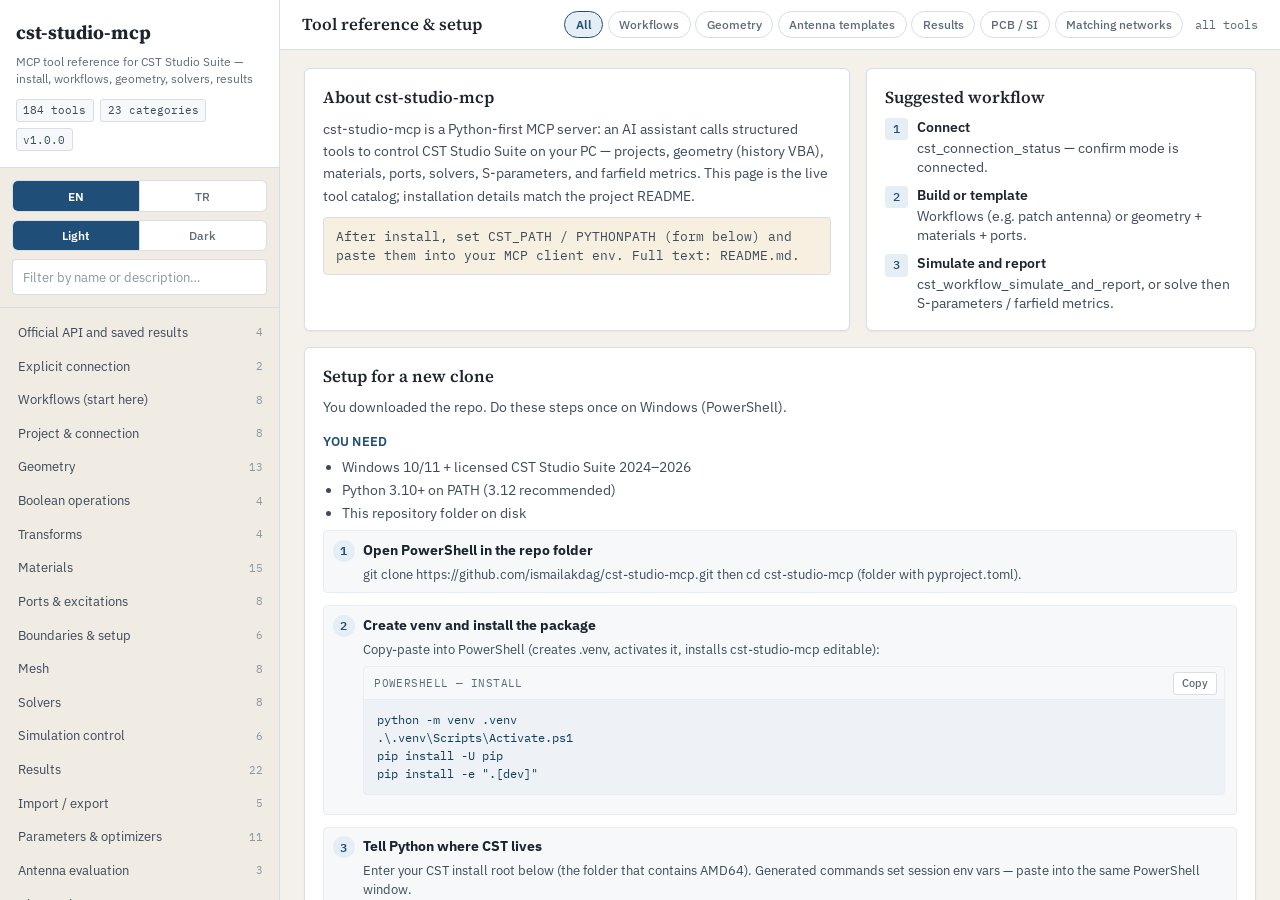
==== commit 1a0f89ed: "Repair Python result APIs and validate core CST 2026 modeler workflows Add installed official help a" ====
--- a/docs/index.html
+++ b/docs/index.html
@@ -887,7 +887,7 @@
   </section>
 </div>
 
-<script id="catalog" type="application/json">{"name": "cst-studio-mcp", "version": "1.0.0", "total_tools": 180, "categories": [{"id": "connection", "title_en": "Explicit connection", "title_tr": "Açık bağlantı yönetimi", "blurb_en": "Attach to CST explicitly; disconnect without closing user projects.", "blurb_tr": "CST bağlantısını açıkça kurun; kullanıcı projelerini kapatmadan ayrılın.", "module": "connection", "count": 2, "tools": [{"name": "cst_connect", "description": "Explicitly attach to a running CST Design Environment or start one. Disabled mode never connects.", "category_id": "connection", "params": [], "required": []}, {"name": "cst_disconnect", "description": "Detach this MCP session without closing CST, projects, or a running solver.", "category_id": "connection", "params": [], "required": []}]}, {"id": "workflows", "title_en": "Workflows (start here)", "title_tr": "İş akışları (buradan başla)", "blurb_en": "One-shot helpers for common tasks. New users should start here.", "blurb_tr": "Sık işler için tek adımlık yardımcılar. Yeni kullanıcılar buradan başlamalı.", "module": "workflows", "count": 8, "tools": [{"name": "cst_workflow_patch_antenna", "description": "END-TO-END / Uçtan uca: size a rectangular microstrip patch, build substrate/ground/patch/feed, frequency, open BCs, waveguide port, farfield monitor. Does not connect to or start CST; call cst_connect first for live execution, otherwise it returns offline VBA. Does NOT run the solver. Simülasyon çalıştırmaz — next: cst_workflow_run_and_s11 or cst_run_simulation.", "category_id": "workflows", "params": [{"name": "frequency_ghz", "type": "number", "description": "Center frequency (GHz) / Merkez frekans", "default": null, "enum": null, "required": true}, {"name": "epsilon_r", "type": "number", "description": "Substrate εr", "default": 4.4, "enum": null, "required": false}, {"name": "height_mm", "type": "number", "description": "Substrate height (mm)", "default": 1.6, "enum": null, "required": false}, {"name": "tan_delta", "type": "number", "description": "Loss tangent", "default": 0.02, "enum": null, "required": false}, {"name": "feed_type", "type": "string", "description": "", "default": "inset", "enum": ["inset", "microstrip", "probe"], "required": false}, {"name": "project_path", "type": "string", "description": "Optional .cst path when creating a new project", "default": null, "enum": null, "required": false}, {"name": "create_project", "type": "boolean", "description": "", "default": true, "enum": null, "required": false}], "required": ["frequency_ghz"]}, {"name": "cst_workflow_run_and_s11", "description": "Run solver and return structured S11/Sij with metrics (min dB, bandwidth). Solver çalıştırır ve S parametrelerini metriklerle döner.", "category_id": "workflows", "params": [{"name": "port_out", "type": "integer", "description": "", "default": 1, "enum": null, "required": false}, {"name": "port_in", "type": "integer", "description": "", "default": 1, "enum": null, "required": false}, {"name": "timeout_s", "type": "number", "description": "", "default": 3600, "enum": null, "required": false}, {"name": "max_points", "type": "integer", "description": "", "default": 200, "enum": null, "required": false}], "required": []}, {"name": "cst_design_patch_only", "description": "Calculate microstrip patch dimensions only (offline, no CST). Sadece boyut hesabı — CST gerekmez.", "category_id": "workflows", "params": [{"name": "frequency_ghz", "type": "number", "description": "", "default": null, "enum": null, "required": true}, {"name": "epsilon_r", "type": "number", "description": "", "default": 4.4, "enum": null, "required": false}, {"name": "height_mm", "type": "number", "description": "", "default": 1.6, "enum": null, "required": false}, {"name": "tan_delta", "type": "number", "description": "", "default": 0.02, "enum": null, "required": false}, {"name": "feed_type", "type": "string", "description": "", "default": "inset", "enum": ["inset", "microstrip", "probe"], "required": false}], "required": ["frequency_ghz"]}, {"name": "cst_export_structure_views", "description": "Export structure screenshots (perspective/xy/xz/yz) via Plot.ExportImage. Yapı görünüm görsellerini dışa aktarır. Connected mode required.", "category_id": "workflows", "params": [{"name": "out_dir", "type": "string", "description": "Output folder (default: work_dir/exports/views)", "default": null, "enum": null, "required": false}, {"name": "width", "type": "integer", "description": "", "default": 1280, "enum": null, "required": false}, {"name": "height", "type": "integer", "description": "", "default": 720, "enum": null, "required": false}, {"name": "views", "type": "array", "description": "Subset of: perspective, xy, xz, yz", "default": null, "enum": null, "required": false}], "required": []}, {"name": "cst_workflow_design_report", "description": "ONE-SHOT design package after modeling/simulation: project status, parameters/dimensions, S-parameters (+metrics), best-effort farfield export, and structure view images. Each section fails soft — you still get partial results. Tasarım bittikten sonra boyutlar, S11, uzak alan ve görselleri tek çağrıda toplar.", "category_id": "workflows", "params": [{"name": "port", "type": "integer", "description": "", "default": 1, "enum": null, "required": false}, {"name": "frequency_ghz", "type": "number", "description": "Optional farfield monitor frequency hint", "default": null, "enum": null, "required": false}, {"name": "include_images", "type": "boolean", "description": "", "default": true, "enum": null, "required": false}, {"name": "include_sparams", "type": "boolean", "description": "", "default": true, "enum": null, "required": false}, {"name": "include_farfield", "type": "boolean", "description": "", "default": true, "enum": null, "required": false}, {"name": "include_parameters", "type": "boolean", "description": "", "default": true, "enum": null, "required": false}, {"name": "max_points", "type": "integer", "description": "", "default": 200, "enum": null, "required": false}, {"name": "out_dir", "type": "string", "description": "Report folder (default under CST_WORK_DIR/exports/report_*)", "default": null, "enum": null, "required": false}], "required": []}, {"name": "cst_workflow_simulate_and_report", "description": "Run the solver, then immediately build a design report (S-params + views + optional farfield). Simülasyonu çalıştırıp rapor paketini üretir.", "category_id": "workflows", "params": [{"name": "port", "type": "integer", "description": "", "default": 1, "enum": null, "required": false}, {"name": "frequency_ghz", "type": "number", "description": "", "default": null, "enum": null, "required": false}, {"name": "timeout_s", "type": "number", "description": "", "default": 3600, "enum": null, "required": false}, {"name": "include_images", "type": "boolean", "description": "", "default": true, "enum": null, "required": false}, {"name": "include_farfield", "type": "boolean", "description": "", "default": true, "enum": null, "required": false}, {"name": "max_points", "type": "integer", "description": "", "default": 200, "enum": null, "required": false}, {"name": "out_dir", "type": "string", "description": "", "default": null, "enum": null, "required": false}], "required": []}, {"name": "cst_discover_farfield_monitors", "description": "Discover farfield monitors from the project Result folder and tree-path heuristics. Uzak alan monitörlerini disk + path sezgisiyle listeler.", "category_id": "workflows", "params": [], "required": []}, {"name": "cst_get_farfield_metrics", "description": "Read antenna metrics after a solve: S11 + radiation/total efficiency from 1D Results, plus max realized gain via official FarfieldPlot.GetMax (SelectTreeItem Farfields\\farfield (f=X) [1] → Plot → GetMax). Does NOT use ASCIIExportSummary (that API spams Message on CST 2026). Solve sonrası S11, verimlilik ve max gain; GUI farfield ile uyumlu.", "category_id": "workflows", "params": [{"name": "frequency_ghz", "type": "number", "description": "Design frequency in GHz (for nearest efficiency sample)", "default": null, "enum": null, "required": false}, {"name": "monitor_name", "type": "string", "description": "Optional exact monitor label, e.g. farfield (f=2.4) [1]", "default": null, "enum": null, "required": false}, {"name": "try_farfield_plot", "type": "boolean", "description": "If true (default), also run FarfieldPlot.GetMax for peak realized gain. Set false for 1D-only metrics.", "default": true, "enum": null, "required": false}], "required": []}]}, {"id": "project", "title_en": "Project & connection", "title_tr": "Proje ve bağlantı", "blurb_en": "Create, open, save projects and check CST connection.", "blurb_tr": "Proje aç/kaydet ve CST bağlantısını kontrol et.", "module": "project", "count": 8, "tools": [{"name": "cst_create_project", "description": "Create a new CST Studio Suite project file. In connected mode the project is created directly; in offline mode a VBA script is returned for manual execution.", "category_id": "project", "params": [{"name": "path", "type": "string", "description": "Full file path for the new project, e.g. 'C:/cst_projects/MyAntenna.cst'.", "default": null, "enum": null, "required": true}, {"name": "project_type", "type": "string", "description": "CST project type. One of: MWS (Microwave Studio), EMS (EM Studio), PS (Particle Studio), MPS (Mphysics Studio), CS (Cable Studio), DS (Design Studio), PCB (PCB Studio).", "default": "MWS", "enum": ["MWS", "EMS", "PS", "MPS", "CS", "DS", "PCB"], "required": false}], "required": ["path"]}, {"name": "cst_open_project", "description": "Open an existing CST Studio Suite project. In connected mode the project is opened in the running instance; in offline mode a reference is stored for subsequent operations.", "category_id": "project", "params": [{"name": "path", "type": "string", "description": "Full file path of the existing .cst project to open.", "default": null, "enum": null, "required": true}], "required": ["path"]}, {"name": "cst_save_project", "description": "Save the currently open CST project. Optionally provide a new path to 'Save As'.", "category_id": "project", "params": [{"name": "path", "type": "string", "description": "Optional file path for 'Save As'. If omitted, saves to the current project path.", "default": null, "enum": null, "required": false}], "required": []}, {"name": "cst_close_project", "description": "Close the currently open CST project and release its resources.", "category_id": "project", "params": [], "required": []}, {"name": "cst_project_info", "description": "Get information about the currently open CST project, including connection mode, project path, and status.", "category_id": "project", "params": [], "required": []}, {"name": "cst_project_tree", "description": "List items in the CST project navigation tree. Optionally specify a subtree path such as 'Components', 'Materials', 'Ports', 'Monitors', or 'Results'.", "category_id": "project", "params": [{"name": "tree_path", "type": "string", "description": "Navigation tree path to list, e.g. 'Components', 'Results', or '2D/3D Results'. Omit for the root tree.", "default": null, "enum": null, "required": false}], "required": []}, {"name": "cst_export_project", "description": "Export the current CST project or its geometry to another format such as STL, STEP, IGES, SAT, OBJ, or NASTRAN.", "category_id": "project", "params": [{"name": "path", "type": "string", "description": "Destination file path for the exported file.", "default": null, "enum": null, "required": true}, {"name": "format", "type": "string", "description": "Export format. One of: stl, sat, stp, igs, obj, nas.", "default": null, "enum": ["stl", "sat", "stp", "igs", "obj", "nas"], "required": true}], "required": ["path", "format"]}, {"name": "cst_connection_status", "description": "Get the current CST Studio connection status, including mode (connected/offline), CST availability, version, and work directory.", "category_id": "project", "params": [], "required": []}]}, {"id": "geometry", "title_en": "Geometry", "title_tr": "Geometri", "blurb_en": "3D shapes: bricks, cylinders, spheres, extrusions, wires…", "blurb_tr": "3B şekiller: kutu, silindir, küre, extrude, tel…", "module": "geometry", "count": 13, "tools": [{"name": "cst_create_brick", "description": "Create a rectangular brick (box) in CST Studio.", "category_id": "geometry", "params": [{"name": "component", "type": "string", "description": "Component name (e.g. 'Antenna')", "default": null, "enum": null, "required": true}, {"name": "name", "type": "string", "description": "Solid name (e.g. 'Substrate')", "default": null, "enum": null, "required": true}, {"name": "material", "type": "string", "description": "Material name", "default": "PEC", "enum": null, "required": false}, {"name": "x_min", "type": "number", "description": "X range minimum", "default": null, "enum": null, "required": true}, {"name": "x_max", "type": "number", "description": "X range maximum", "default": null, "enum": null, "required": true}, {"name": "y_min", "type": "number", "description": "Y range minimum", "default": null, "enum": null, "required": true}, {"name": "y_max", "type": "number", "description": "Y range maximum", "default": null, "enum": null, "required": true}, {"name": "z_min", "type": "number", "description": "Z range minimum", "default": null, "enum": null, "required": true}, {"name": "z_max", "type": "number", "description": "Z range maximum", "default": null, "enum": null, "required": true}], "required": ["component", "name", "x_min", "x_max", "y_min", "y_max", "z_min", "z_max"]}, {"name": "cst_create_cylinder", "description": "Create a cylinder in CST Studio. Use inner_radius=0 for a solid cylinder.", "category_id": "geometry", "params": [{"name": "component", "type": "string", "description": "Component name", "default": null, "enum": null, "required": true}, {"name": "name", "type": "string", "description": "Solid name", "default": null, "enum": null, "required": true}, {"name": "material", "type": "string", "description": "Material name", "default": "PEC", "enum": null, "required": false}, {"name": "axis", "type": "string", "description": "Cylinder axis", "default": null, "enum": ["x", "y", "z"], "required": true}, {"name": "outer_radius", "type": "number", "description": "Outer radius", "default": null, "enum": null, "required": true}, {"name": "inner_radius", "type": "number", "description": "Inner radius (0 for solid)", "default": 0, "enum": null, "required": false}, {"name": "center_x", "type": "number", "description": "Center X coordinate", "default": 0, "enum": null, "required": false}, {"name": "center_y", "type": "number", "description": "Center Y coordinate", "default": 0, "enum": null, "required": false}, {"name": "center_z", "type": "number", "description": "Center Z coordinate", "default": 0, "enum": null, "required": false}, {"name": "range_min", "type": "number", "description": "Axis range minimum", "default": null, "enum": null, "required": true}, {"name": "range_max", "type": "number", "description": "Axis range maximum", "default": null, "enum": null, "required": true}], "required": ["component", "name", "axis", "outer_radius", "range_min", "range_max"]}, {"name": "cst_create_cone", "description": "Create a cone or truncated cone in CST Studio.", "category_id": "geometry", "params": [{"name": "component", "type": "string", "description": "Component name", "default": null, "enum": null, "required": true}, {"name": "name", "type": "string", "description": "Solid name", "default": null, "enum": null, "required": true}, {"name": "material", "type": "string", "description": "Material name", "default": "PEC", "enum": null, "required": false}, {"name": "axis", "type": "string", "description": "Cone axis", "default": null, "enum": ["x", "y", "z"], "required": true}, {"name": "bottom_radius", "type": "number", "description": "Bottom radius", "default": null, "enum": null, "required": true}, {"name": "top_radius", "type": "number", "description": "Top radius (0 for pointed cone)", "default": null, "enum": null, "required": true}, {"name": "center_x", "type": "number", "description": "Center X coordinate", "default": 0, "enum": null, "required": false}, {"name": "center_y", "type": "number", "description": "Center Y coordinate", "default": 0, "enum": null, "required": false}, {"name": "center_z", "type": "number", "description": "Center Z coordinate", "default": 0, "enum": null, "required": false}, {"name": "range_min", "type": "number", "description": "Axis range minimum", "default": null, "enum": null, "required": true}, {"name": "range_max", "type": "number", "description": "Axis range maximum", "default": null, "enum": null, "required": true}], "required": ["component", "name", "axis", "bottom_radius", "top_radius", "range_min", "range_max"]}, {"name": "cst_create_sphere", "description": "Create a sphere in CST Studio.", "category_id": "geometry", "params": [{"name": "component", "type": "string", "description": "Component name", "default": null, "enum": null, "required": true}, {"name": "name", "type": "string", "description": "Solid name", "default": null, "enum": null, "required": true}, {"name": "material", "type": "string", "description": "Material name", "default": "PEC", "enum": null, "required": false}, {"name": "center_x", "type": "number", "description": "Center X coordinate", "default": 0, "enum": null, "required": false}, {"name": "center_y", "type": "number", "description": "Center Y coordinate", "default": 0, "enum": null, "required": false}, {"name": "center_z", "type": "number", "description": "Center Z coordinate", "default": 0, "enum": null, "required": false}, {"name": "radius", "type": "number", "description": "Sphere radius", "default": null, "enum": null, "required": true}, {"name": "segments", "type": "integer", "description": "Number of segments (0=auto)", "default": 0, "enum": null, "required": false}], "required": ["component", "name", "radius"]}, {"name": "cst_create_torus", "description": "Create a torus in CST Studio.", "category_id": "geometry", "params": [{"name": "component", "type": "string", "description": "Component name", "default": null, "enum": null, "required": true}, {"name": "name", "type": "string", "description": "Solid name", "default": null, "enum": null, "required": true}, {"name": "material", "type": "string", "description": "Material name", "default": "PEC", "enum": null, "required": false}, {"name": "axis", "type": "string", "description": "Torus axis", "default": null, "enum": ["x", "y", "z"], "required": true}, {"name": "center_x", "type": "number", "description": "Center X coordinate", "default": 0, "enum": null, "required": false}, {"name": "center_y", "type": "number", "description": "Center Y coordinate", "default": 0, "enum": null, "required": false}, {"name": "center_z", "type": "number", "description": "Center Z coordinate", "default": 0, "enum": null, "required": false}, {"name": "outer_radius", "type": "number", "description": "Major radius (center to tube center)", "default": null, "enum": null, "required": true}, {"name": "inner_radius", "type": "number", "description": "Minor radius (tube radius)", "default": null, "enum": null, "required": true}], "required": ["component", "name", "axis", "outer_radius", "inner_radius"]}, {"name": "cst_create_extrude", "description": "Extrude a 2D polygon profile into a 3D solid in CST Studio.", "category_id": "geometry", "params": [{"name": "component", "type": "string", "description": "Component name", "default": null, "enum": null, "required": true}, {"name": "name", "type": "string", "description": "Solid name", "default": null, "enum": null, "required": true}, {"name": "material", "type": "string", "description": "Material name", "default": "PEC", "enum": null, "required": false}, {"name": "points", "type": "array", "description": "List of [x, y] coordinate pairs forming the profile polygon", "default": null, "enum": null, "required": true}, {"name": "height", "type": "number", "description": "Extrusion height", "default": null, "enum": null, "required": true}], "required": ["component", "name", "points", "height"]}, {"name": "cst_create_loft", "description": "Create a lofted solid between two or more 2D profiles in CST Studio.", "category_id": "geometry", "params": [{"name": "component", "type": "string", "description": "Component name", "default": null, "enum": null, "required": true}, {"name": "name", "type": "string", "description": "Solid name", "default": null, "enum": null, "required": true}, {"name": "material", "type": "string", "description": "Material name", "default": "PEC", "enum": null, "required": false}, {"name": "profiles", "type": "array", "description": "List of profiles, each a list of [x, y] coordinate pairs", "default": null, "enum": null, "required": true}], "required": ["component", "name", "profiles"]}, {"name": "cst_create_wire", "description": "Create a bondwire / wire between two points in CST Studio.", "category_id": "geometry", "params": [{"name": "component", "type": "string", "description": "Component name", "default": null, "enum": null, "required": true}, {"name": "name", "type": "string", "description": "Solid name", "default": null, "enum": null, "required": true}, {"name": "start_x", "type": "number", "description": "Start point X", "default": null, "enum": null, "required": true}, {"name": "start_y", "type": "number", "description": "Start point Y", "default": null, "enum": null, "required": true}, {"name": "start_z", "type": "number", "description": "Start point Z", "default": null, "enum": null, "required": true}, {"name": "end_x", "type": "number", "description": "End point X", "default": null, "enum": null, "required": true}, {"name": "end_y", "type": "number", "description": "End point Y", "default": null, "enum": null, "required": true}, {"name": "end_z", "type": "number", "description": "End point Z", "default": null, "enum": null, "required": true}, {"name": "radius", "type": "number", "description": "Wire radius", "default": null, "enum": null, "required": true}], "required": ["component", "name", "start_x", "start_y", "start_z", "end_x", "end_y", "end_z", "radius"]}, {"name": "cst_create_polygon3d", "description": "Create a 3D polygon curve in CST Studio.", "category_id": "geometry", "params": [{"name": "name", "type": "string", "description": "Curve name", "default": null, "enum": null, "required": true}, {"name": "points", "type": "array", "description": "List of [x, y, z] coordinate triples", "default": null, "enum": null, "required": true}], "required": ["name", "points"]}, {"name": "cst_create_analytical_curve", "description": "Create a parametric analytical curve in CST Studio using expressions of parameter t.", "category_id": "geometry", "params": [{"name": "name", "type": "string", "description": "Curve name", "default": null, "enum": null, "required": true}, {"name": "x_expr", "type": "string", "description": "X expression as function of t (e.g. 'cos(t)')", "default": null, "enum": null, "required": true}, {"name": "y_expr", "type": "string", "description": "Y expression as function of t (e.g. 'sin(t)')", "default": null, "enum": null, "required": true}, {"name": "z_expr", "type": "string", "description": "Z expression as function of t (e.g. 't')", "default": null, "enum": null, "required": true}, {"name": "t_min", "type": "number", "description": "Parameter t minimum value", "default": null, "enum": null, "required": true}, {"name": "t_max", "type": "number", "description": "Parameter t maximum value", "default": null, "enum": null, "required": true}], "required": ["name", "x_expr", "y_expr", "z_expr", "t_min", "t_max"]}, {"name": "cst_create_face_from_curves", "description": "Create a planar face from one or more closed curves in CST Studio.", "category_id": "geometry", "params": [{"name": "component", "type": "string", "description": "Component name", "default": null, "enum": null, "required": true}, {"name": "name", "type": "string", "description": "Face/solid name", "default": null, "enum": null, "required": true}, {"name": "curve_names", "type": "array", "description": "List of curve names to form the face boundary", "default": null, "enum": null, "required": true}], "required": ["component", "name", "curve_names"]}, {"name": "cst_create_ecylinder", "description": "Create an elliptical cylinder in CST Studio.", "category_id": "geometry", "params": [{"name": "component", "type": "string", "description": "Component name", "default": null, "enum": null, "required": true}, {"name": "name", "type": "string", "description": "Solid name", "default": null, "enum": null, "required": true}, {"name": "material", "type": "string", "description": "Material name", "default": "PEC", "enum": null, "required": false}, {"name": "axis", "type": "string", "description": "Cylinder axis", "default": null, "enum": ["x", "y", "z"], "required": true}, {"name": "x_radius", "type": "number", "description": "Radius in local X direction", "default": null, "enum": null, "required": true}, {"name": "y_radius", "type": "number", "description": "Radius in local Y direction", "default": null, "enum": null, "required": true}, {"name": "center_x", "type": "number", "description": "Center X coordinate", "default": 0, "enum": null, "required": false}, {"name": "center_y", "type": "number", "description": "Center Y coordinate", "default": 0, "enum": null, "required": false}, {"name": "center_z", "type": "number", "description": "Center Z coordinate", "default": 0, "enum": null, "required": false}, {"name": "range_min", "type": "number", "description": "Axis range minimum", "default": null, "enum": null, "required": true}, {"name": "range_max", "type": "number", "description": "Axis range maximum", "default": null, "enum": null, "required": true}], "required": ["component", "name", "axis", "x_radius", "y_radius", "range_min", "range_max"]}, {"name": "cst_create_polygon_extrude", "description": "Create a polygon and extrude it along an axis in CST Studio. Convenience tool combining polygon profile creation and extrusion.", "category_id": "geometry", "params": [{"name": "component", "type": "string", "description": "Component name", "default": null, "enum": null, "required": true}, {"name": "name", "type": "string", "description": "Solid name", "default": null, "enum": null, "required": true}, {"name": "material", "type": "string", "description": "Material name", "default": "PEC", "enum": null, "required": false}, {"name": "points", "type": "array", "description": "List of [x, y] coordinate pairs forming the polygon", "default": null, "enum": null, "required": true}, {"name": "height", "type": "number", "description": "Extrusion height", "default": null, "enum": null, "required": true}, {"name": "axis", "type": "string", "description": "Extrusion axis", "default": "z", "enum": ["x", "y", "z"], "required": false}], "required": ["component", "name", "points", "height"]}]}, {"id": "boolean", "title_en": "Boolean operations", "title_tr": "Boolean işlemler", "blurb_en": "Combine solids: add, subtract, intersect, insert.", "blurb_tr": "Katıları birleştir: ekle, çıkar, kesişim, insert.", "module": "boolean", "count": 4, "tools": [{"name": "cst_boolean_add", "description": "Unite/add two solids together. The result replaces solid1 with the combined volume of both shapes.", "category_id": "boolean", "params": [{"name": "solid1", "type": "string", "description": "First solid (result kept here) in \"Component:Solid\" format", "default": null, "enum": null, "required": true}, {"name": "solid2", "type": "string", "description": "Second solid (merged into first) in \"Component:Solid\" format", "default": null, "enum": null, "required": true}], "required": ["solid1", "solid2"]}, {"name": "cst_boolean_subtract", "description": "Subtract solid2 from solid1. The overlapping volume of solid2 is removed from solid1. Solid2 is deleted.", "category_id": "boolean", "params": [{"name": "solid1", "type": "string", "description": "Solid to subtract from in \"Component:Solid\" format", "default": null, "enum": null, "required": true}, {"name": "solid2", "type": "string", "description": "Solid to subtract (removed) in \"Component:Solid\" format", "default": null, "enum": null, "required": true}], "required": ["solid1", "solid2"]}, {"name": "cst_boolean_intersect", "description": "Intersect two solids. Only the overlapping volume is kept, replacing solid1. Solid2 is deleted.", "category_id": "boolean", "params": [{"name": "solid1", "type": "string", "description": "First solid in \"Component:Solid\" format", "default": null, "enum": null, "required": true}, {"name": "solid2", "type": "string", "description": "Second solid in \"Component:Solid\" format", "default": null, "enum": null, "required": true}], "required": ["solid1", "solid2"]}, {"name": "cst_boolean_insert", "description": "Insert solid2 into solid1. Solid2 is embedded within solid1, maintaining both material regions at the overlap.", "category_id": "boolean", "params": [{"name": "solid1", "type": "string", "description": "Host solid in \"Component:Solid\" format", "default": null, "enum": null, "required": true}, {"name": "solid2", "type": "string", "description": "Solid to insert in \"Component:Solid\" format", "default": null, "enum": null, "required": true}], "required": ["solid1", "solid2"]}]}, {"id": "transforms", "title_en": "Transforms", "title_tr": "Dönüşümler", "blurb_en": "Move, rotate, mirror, and scale solids.", "blurb_tr": "Taşı, döndür, ayna, ölçekle.", "module": "transforms", "count": 4, "tools": [{"name": "cst_transform_translate", "description": "Translate (move) a solid by a displacement vector (dx, dy, dz). Optionally create a translated copy.", "category_id": "transforms", "params": [{"name": "solid", "type": "string", "description": "Solid reference in \"Component:Solid\" format", "default": null, "enum": null, "required": true}, {"name": "dx", "type": "number", "description": "Translation distance along X axis", "default": null, "enum": null, "required": true}, {"name": "dy", "type": "number", "description": "Translation distance along Y axis", "default": null, "enum": null, "required": true}, {"name": "dz", "type": "number", "description": "Translation distance along Z axis", "default": null, "enum": null, "required": true}, {"name": "copy", "type": "boolean", "description": "If true, create a copy instead of moving the original", "default": false, "enum": null, "required": false}], "required": ["solid", "dx", "dy", "dz"]}, {"name": "cst_transform_rotate", "description": "Rotate a solid by a given angle around an axis (x, y, or z). An optional center point can be specified.", "category_id": "transforms", "params": [{"name": "solid", "type": "string", "description": "Solid reference in \"Component:Solid\" format", "default": null, "enum": null, "required": true}, {"name": "angle", "type": "number", "description": "Rotation angle in degrees", "default": null, "enum": null, "required": true}, {"name": "axis", "type": "string", "description": "Rotation axis", "default": null, "enum": ["x", "y", "z"], "required": true}, {"name": "center_x", "type": "number", "description": "X coordinate of the transform center", "default": 0, "enum": null, "required": false}, {"name": "center_y", "type": "number", "description": "Y coordinate of the transform center", "default": 0, "enum": null, "required": false}, {"name": "center_z", "type": "number", "description": "Z coordinate of the transform center", "default": 0, "enum": null, "required": false}, {"name": "copy", "type": "boolean", "description": "If true, create a copy instead of moving the original", "default": false, "enum": null, "required": false}], "required": ["solid", "angle", "axis"]}, {"name": "cst_transform_mirror", "description": "Mirror a solid across a plane (xy, xz, or yz). An optional center point can be specified.", "category_id": "transforms", "params": [{"name": "solid", "type": "string", "description": "Solid reference in \"Component:Solid\" format", "default": null, "enum": null, "required": true}, {"name": "plane", "type": "string", "description": "Mirror plane", "default": null, "enum": ["xy", "xz", "yz"], "required": true}, {"name": "center_x", "type": "number", "description": "X coordinate of the transform center", "default": 0, "enum": null, "required": false}, {"name": "center_y", "type": "number", "description": "Y coordinate of the transform center", "default": 0, "enum": null, "required": false}, {"name": "center_z", "type": "number", "description": "Z coordinate of the transform center", "default": 0, "enum": null, "required": false}, {"name": "copy", "type": "boolean", "description": "If true, create a copy instead of moving the original", "default": false, "enum": null, "required": false}], "required": ["solid", "plane"]}, {"name": "cst_transform_scale", "description": "Scale a solid by independent factors along each axis. An optional center point can be specified.", "category_id": "transforms", "params": [{"name": "solid", "type": "string", "description": "Solid reference in \"Component:Solid\" format", "default": null, "enum": null, "required": true}, {"name": "scale_x", "type": "number", "description": "Scale factor along X axis", "default": 1.0, "enum": null, "required": false}, {"name": "scale_y", "type": "number", "description": "Scale factor along Y axis", "default": 1.0, "enum": null, "required": false}, {"name": "scale_z", "type": "number", "description": "Scale factor along Z axis", "default": 1.0, "enum": null, "required": false}, {"name": "center_x", "type": "number", "description": "X coordinate of the transform center", "default": 0, "enum": null, "required": false}, {"name": "center_y", "type": "number", "description": "Y coordinate of the transform center", "default": 0, "enum": null, "required": false}, {"name": "center_z", "type": "number", "description": "Z coordinate of the transform center", "default": 0, "enum": null, "required": false}, {"name": "copy", "type": "boolean", "description": "If true, create a copy instead of moving the original", "default": false, "enum": null, "required": false}], "required": ["solid"]}]}, {"id": "materials", "title_en": "Materials", "title_tr": "Malzemeler", "blurb_en": "Metals, dielectrics, and advanced material models.", "blurb_tr": "Metaller, dielektrikler ve gelişmiş malzeme modelleri.", "module": "materials", "count": 15, "tools": [{"name": "cst_create_material", "description": "Create a new material with electromagnetic properties in CST Studio. Specify relative permittivity (epsilon), relative permeability (mu), electric and magnetic loss tangents, and conductivity.", "category_id": "materials", "params": [{"name": "name", "type": "string", "description": "Material name (e.g. 'MySubstrate')", "default": null, "enum": null, "required": true}, {"name": "epsilon", "type": "number", "description": "Relative permittivity (epsilon_r)", "default": 1.0, "enum": null, "required": false}, {"name": "mu", "type": "number", "description": "Relative permeability (mu_r)", "default": 1.0, "enum": null, "required": false}, {"name": "tan_d_e", "type": "number", "description": "Electric loss tangent (tan delta_e)", "default": 0.0, "enum": null, "required": false}, {"name": "tan_d_m", "type": "number", "description": "Magnetic loss tangent (tan delta_m)", "default": 0.0, "enum": null, "required": false}, {"name": "conductivity", "type": "number", "description": "Electric conductivity in S/m", "default": 0.0, "enum": null, "required": false}, {"name": "color_r", "type": "number", "description": "Red colour component (0-1)", "default": 0.6, "enum": null, "required": false}, {"name": "color_g", "type": "number", "description": "Green colour component (0-1)", "default": 0.6, "enum": null, "required": false}, {"name": "color_b", "type": "number", "description": "Blue colour component (0-1)", "default": 0.6, "enum": null, "required": false}, {"name": "transparency", "type": "number", "description": "Transparency (0 = opaque, 1 = fully transparent)", "default": 0.0, "enum": null, "required": false}], "required": ["name"]}, {"name": "cst_create_lossy_metal", "description": "Create a lossy metal material in CST Studio. Lossy metals model finite conductivity skin-effect losses, essential for accurate loss calculations in connectors, waveguides, and PCB traces.", "category_id": "materials", "params": [{"name": "name", "type": "string", "description": "Material name (e.g. 'Lossy Copper')", "default": null, "enum": null, "required": true}, {"name": "conductivity", "type": "number", "description": "Electric conductivity in S/m (e.g. 5.8e7 for copper)", "default": null, "enum": null, "required": true}, {"name": "mu", "type": "number", "description": "Relative permeability (mu_r)", "default": 1.0, "enum": null, "required": false}], "required": ["name", "conductivity"]}, {"name": "cst_create_anisotropic_material", "description": "Create an anisotropic material with per-axis permittivity, permeability, and loss tangent values. Used for crystals, metamaterials, and composite substrates.", "category_id": "materials", "params": [{"name": "name", "type": "string", "description": "Material name", "default": null, "enum": null, "required": true}, {"name": "epsilon_x", "type": "number", "description": "Relative permittivity along X", "default": null, "enum": null, "required": true}, {"name": "epsilon_y", "type": "number", "description": "Relative permittivity along Y", "default": null, "enum": null, "required": true}, {"name": "epsilon_z", "type": "number", "description": "Relative permittivity along Z", "default": null, "enum": null, "required": true}, {"name": "mu_x", "type": "number", "description": "Relative permeability along X", "default": null, "enum": null, "required": true}, {"name": "mu_y", "type": "number", "description": "Relative permeability along Y", "default": null, "enum": null, "required": true}, {"name": "mu_z", "type": "number", "description": "Relative permeability along Z", "default": null, "enum": null, "required": true}, {"name": "tan_d_x", "type": "number", "description": "Electric loss tangent along X", "default": 0.0, "enum": null, "required": false}, {"name": "tan_d_y", "type": "number", "description": "Electric loss tangent along Y", "default": 0.0, "enum": null, "required": false}, {"name": "tan_d_z", "type": "number", "description": "Electric loss tangent along Z", "default": 0.0, "enum": null, "required": false}], "required": ["name", "epsilon_x", "epsilon_y", "epsilon_z", "mu_x", "mu_y", "mu_z"]}, {"name": "cst_load_material", "description": "Load a material from the CST material library by its library name. The material is added to the project under the given name.", "category_id": "materials", "params": [{"name": "name", "type": "string", "description": "Name for the material in the project", "default": null, "enum": null, "required": true}, {"name": "library_name", "type": "string", "description": "Name in the CST library (e.g. 'Copper (annealed)')", "default": null, "enum": null, "required": true}], "required": ["name", "library_name"]}, {"name": "cst_list_materials", "description": "List available materials from the bundled material database. Optionally filter by category: 'metals', 'dielectrics', or 'substrates'. Returns name, key EM properties, and usage notes for each material.", "category_id": "materials", "params": [{"name": "category", "type": "string", "description": "Filter by category: 'metals', 'dielectrics', or 'substrates'", "default": null, "enum": ["metals", "dielectrics", "substrates"], "required": false}], "required": []}, {"name": "cst_assign_material", "description": "Assign a material to an existing solid in CST Studio. The solid is specified as 'Component:SolidName'.", "category_id": "materials", "params": [{"name": "solid", "type": "string", "description": "Solid reference as 'Component:SolidName' (e.g. 'Antenna:Patch')", "default": null, "enum": null, "required": true}, {"name": "material", "type": "string", "description": "Material name to assign", "default": null, "enum": null, "required": true}], "required": ["solid", "material"]}, {"name": "cst_get_material_info", "description": "Get electromagnetic properties of a material from the bundled database. Returns epsilon_r, mu_r, conductivity, loss tangent, and usage notes.", "category_id": "materials", "params": [{"name": "name", "type": "string", "description": "Material name (e.g. 'Copper', 'FR-4', 'Rogers RO4003C')", "default": null, "enum": null, "required": true}], "required": ["name"]}, {"name": "cst_delete_material", "description": "Delete a material from the current CST project.", "category_id": "materials", "params": [{"name": "name", "type": "string", "description": "Name of the material to delete", "default": null, "enum": null, "required": true}], "required": ["name"]}, {"name": "cst_create_debye_material", "description": "Create a frequency-dependent dielectric material using the Debye relaxation model. Models polar dielectrics where permittivity decreases with frequency: eps(w) = eps_inf + delta_eps/(1 + jw*tau). Used for biological tissues, water, polymers, and soil.", "category_id": "materials", "params": [{"name": "name", "type": "string", "description": "Material name (e.g. 'Wet Soil')", "default": null, "enum": null, "required": true}, {"name": "epsilon_inf", "type": "number", "description": "High-frequency (optical) permittivity limit", "default": null, "enum": null, "required": true}, {"name": "delta_epsilon", "type": "number", "description": "Static permittivity increment (eps_s - eps_inf)", "default": null, "enum": null, "required": true}, {"name": "relaxation_time_ps", "type": "number", "description": "Relaxation time in picoseconds", "default": null, "enum": null, "required": true}, {"name": "order", "type": "integer", "description": "Debye model order (1 or 2)", "default": 1, "enum": [1, 2], "required": false}, {"name": "tan_d", "type": "number", "description": "Optional static loss tangent", "default": null, "enum": null, "required": false}], "required": ["name", "epsilon_inf", "delta_epsilon", "relaxation_time_ps"]}, {"name": "cst_create_lorentz_material", "description": "Create a Lorentz oscillator dispersive material. Models resonant dielectric behaviour near absorption bands: eps(w) = eps_inf + delta_eps * w0^2 / (w0^2 - w^2 + j*gamma*w). Used for glass, crystals, and optical materials.", "category_id": "materials", "params": [{"name": "name", "type": "string", "description": "Material name (e.g. 'Optical Glass')", "default": null, "enum": null, "required": true}, {"name": "epsilon_inf", "type": "number", "description": "High-frequency permittivity limit", "default": null, "enum": null, "required": true}, {"name": "delta_epsilon", "type": "number", "description": "Oscillator strength (permittivity increment)", "default": null, "enum": null, "required": true}, {"name": "resonant_freq_ghz", "type": "number", "description": "Resonant frequency in GHz", "default": null, "enum": null, "required": true}, {"name": "damping_freq_ghz", "type": "number", "description": "Damping (collision) frequency in GHz", "default": null, "enum": null, "required": true}], "required": ["name", "epsilon_inf", "delta_epsilon", "resonant_freq_ghz", "damping_freq_ghz"]}, {"name": "cst_create_drude_material", "description": "Create a Drude metal model material for plasmonic and metamaterial simulations. Models free-electron metals: eps(w) = 1 - wp^2 / (w^2 + j*gamma*w). Used for gold, silver, aluminium in optical/THz frequency ranges.", "category_id": "materials", "params": [{"name": "name", "type": "string", "description": "Material name (e.g. 'Drude Gold')", "default": null, "enum": null, "required": true}, {"name": "plasma_freq_ghz", "type": "number", "description": "Plasma frequency in GHz", "default": null, "enum": null, "required": true}, {"name": "collision_freq_ghz", "type": "number", "description": "Collision (damping) frequency in GHz", "default": null, "enum": null, "required": true}], "required": ["name", "plasma_freq_ghz", "collision_freq_ghz"]}, {"name": "cst_create_ferrite_material", "description": "Create a ferrite material with gyrotropic permeability tensor (Polder model). Essential for circulators, isolators, and phase shifters. The Polder tensor describes the anisotropic magnetic response of a magnetised ferrite (Pozar Ch. 9.1).", "category_id": "materials", "params": [{"name": "name", "type": "string", "description": "Material name (e.g. 'YIG Ferrite')", "default": null, "enum": null, "required": true}, {"name": "epsilon_r", "type": "number", "description": "Relative permittivity of the ferrite", "default": null, "enum": null, "required": true}, {"name": "saturation_magnetization_ka_m", "type": "number", "description": "Saturation magnetisation in kA/m (4piMs)", "default": null, "enum": null, "required": true}, {"name": "linewidth_oe", "type": "number", "description": "Ferromagnetic resonance linewidth in Oersted", "default": null, "enum": null, "required": true}, {"name": "applied_field_ka_m", "type": "number", "description": "Applied DC bias magnetic field in kA/m", "default": 0, "enum": null, "required": false}, {"name": "field_direction", "type": "string", "description": "Direction of the applied bias field", "default": "z", "enum": ["x", "y", "z"], "required": false}], "required": ["name", "epsilon_r", "saturation_magnetization_ka_m", "linewidth_oe"]}, {"name": "cst_create_temperature_dependent_material", "description": "Create a material with temperature-dependent electromagnetic properties. Specify base properties and temperature coefficients for thermal-electromagnetic co-simulation.", "category_id": "materials", "params": [{"name": "name", "type": "string", "description": "Material name (e.g. 'Thermal FR-4')", "default": null, "enum": null, "required": true}, {"name": "epsilon_r", "type": "number", "description": "Relative permittivity at reference temperature", "default": null, "enum": null, "required": true}, {"name": "conductivity", "type": "number", "description": "Electric conductivity in S/m at reference temperature", "default": null, "enum": null, "required": true}, {"name": "temp_coeff_epsilon_ppm_k", "type": "number", "description": "Temperature coefficient of permittivity in ppm/K", "default": 0, "enum": null, "required": false}, {"name": "temp_coeff_conductivity", "type": "number", "description": "Temperature coefficient of conductivity (fractional per K)", "default": 0, "enum": null, "required": false}, {"name": "reference_temp_c", "type": "number", "description": "Reference temperature in degrees Celsius", "default": 25, "enum": null, "required": false}], "required": ["name", "epsilon_r", "conductivity"]}, {"name": "cst_create_cole_cole_material", "description": "Create a Cole-Cole dispersive material. Generalisation of the Debye model with a distribution parameter alpha (0-1) that broadens the relaxation spectrum. Used for biological tissues, soil, and broadband absorbers.", "category_id": "materials", "params": [{"name": "name", "type": "string", "description": "Material name (e.g. 'Muscle Tissue')", "default": null, "enum": null, "required": true}, {"name": "epsilon_inf", "type": "number", "description": "High-frequency (optical) permittivity limit", "default": null, "enum": null, "required": true}, {"name": "delta_epsilon", "type": "number", "description": "Static permittivity increment (eps_s - eps_inf)", "default": null, "enum": null, "required": true}, {"name": "relaxation_time_ps", "type": "number", "description": "Relaxation time in picoseconds", "default": null, "enum": null, "required": true}, {"name": "alpha", "type": "number", "description": "Distribution parameter (0 = Debye, 1 = max broadening)", "default": null, "enum": null, "required": true}], "required": ["name", "epsilon_inf", "delta_epsilon", "relaxation_time_ps", "alpha"]}, {"name": "cst_list_ferrite_materials", "description": "List available ferrite materials from the bundled database. Returns name, permittivity, saturation magnetisation, linewidth, loss tangent, maximum frequency, and usage notes for each ferrite.", "category_id": "materials", "params": [], "required": []}]}, {"id": "ports", "title_en": "Ports & excitations", "title_tr": "Portlar ve uyarmalar", "blurb_en": "Waveguide, discrete, plane wave, Floquet…", "blurb_tr": "Dalga kılavuzu, discrete, düzlem dalga, Floquet…", "module": "ports", "count": 8, "tools": [{"name": "cst_add_waveguide_port", "description": "Add a waveguide port for S-parameter excitation. Defines a port face on the boundary of the simulation domain for guided-wave excitation. IMPORTANT: The port plane should be at or near the edge of the model geometry. Ground planes and substrates must NOT extend past the port plane in the port's orientation direction, or VBA execution may hang. For microstrip feeds: place the port at the end of the feed line where the ground/substrate terminates. Use Coordinates='Free' for ports not aligned to the bounding box. Valid orientations: xmin/xmax/ymin/ymax/zmin/zmax.", "category_id": "ports", "params": [{"name": "port_number", "type": "integer", "description": "Port number (1-999)", "default": null, "enum": null, "required": true}, {"name": "orientation", "type": "string", "description": "Face of the bounding box where the port is placed", "default": null, "enum": ["xmin", "xmax", "ymin", "ymax", "zmin", "zmax"], "required": true}, {"name": "x_min", "type": "number", "description": "X-axis minimum coordinate of the port aperture (mm)", "default": null, "enum": null, "required": true}, {"name": "x_max", "type": "number", "description": "X-axis maximum coordinate of the port aperture (mm)", "default": null, "enum": null, "required": true}, {"name": "y_min", "type": "number", "description": "Y-axis minimum coordinate of the port aperture (mm)", "default": null, "enum": null, "required": true}, {"name": "y_max", "type": "number", "description": "Y-axis maximum coordinate of the port aperture (mm)", "default": null, "enum": null, "required": true}, {"name": "z_min", "type": "number", "description": "Z-axis minimum coordinate of the port aperture (mm)", "default": null, "enum": null, "required": true}, {"name": "z_max", "type": "number", "description": "Z-axis maximum coordinate of the port aperture (mm)", "default": null, "enum": null, "required": true}, {"name": "mode_number", "type": "integer", "description": "Number of modes to consider (default 1)", "default": 1, "enum": null, "required": false}, {"name": "coordinates", "type": "string", "description": "Coordinate mode. 'Free' allows arbitrary placement using the specified ranges (required for microstrip/coplanar ports). 'Full' maps the port to the full bounding-box face. 'Picks' uses previously picked geometry faces. Default: 'Free'.", "default": "Free", "enum": ["Free", "Full", "Picks"], "required": false}], "required": ["port_number", "orientation", "x_min", "x_max", "y_min", "y_max", "z_min", "z_max"]}, {"name": "cst_add_discrete_port", "description": "Add a discrete (lumped) port between two points. Used for circuit-level excitation with a defined impedance.", "category_id": "ports", "params": [{"name": "port_number", "type": "integer", "description": "Port number (1-999)", "default": null, "enum": null, "required": true}, {"name": "impedance", "type": "number", "description": "Port impedance in ohms (default 50)", "default": 50.0, "enum": null, "required": false}, {"name": "x1", "type": "number", "description": "X coordinate of the start point (mm)", "default": null, "enum": null, "required": true}, {"name": "y1", "type": "number", "description": "Y coordinate of the start point (mm)", "default": null, "enum": null, "required": true}, {"name": "z1", "type": "number", "description": "Z coordinate of the start point (mm)", "default": null, "enum": null, "required": true}, {"name": "x2", "type": "number", "description": "X coordinate of the end point (mm)", "default": null, "enum": null, "required": true}, {"name": "y2", "type": "number", "description": "Y coordinate of the end point (mm)", "default": null, "enum": null, "required": true}, {"name": "z2", "type": "number", "description": "Z coordinate of the end point (mm)", "default": null, "enum": null, "required": true}, {"name": "port_type", "type": "string", "description": "Excitation type (default SParameter)", "default": "SParameter", "enum": ["SParameter", "Voltage", "Current"], "required": false}], "required": ["port_number", "x1", "y1", "z1", "x2", "y2", "z2"]}, {"name": "cst_add_lumped_element", "description": "Add a lumped R, L, C, or RLC element between two points. Value is in ohms for R, henries for L, farads for C.", "category_id": "ports", "params": [{"name": "name", "type": "string", "description": "Unique name for the lumped element", "default": null, "enum": null, "required": true}, {"name": "element_type", "type": "string", "description": "Type of lumped element", "default": null, "enum": ["R", "L", "C", "RLC_serial", "RLC_parallel"], "required": true}, {"name": "value", "type": "number", "description": "Element value (ohms for R, henries for L, farads for C)", "default": null, "enum": null, "required": true}, {"name": "x1", "type": "number", "description": "X coordinate of the first terminal (mm)", "default": null, "enum": null, "required": true}, {"name": "y1", "type": "number", "description": "Y coordinate of the first terminal (mm)", "default": null, "enum": null, "required": true}, {"name": "z1", "type": "number", "description": "Z coordinate of the first terminal (mm)", "default": null, "enum": null, "required": true}, {"name": "x2", "type": "number", "description": "X coordinate of the second terminal (mm)", "default": null, "enum": null, "required": true}, {"name": "y2", "type": "number", "description": "Y coordinate of the second terminal (mm)", "default": null, "enum": null, "required": true}, {"name": "z2", "type": "number", "description": "Z coordinate of the second terminal (mm)", "default": null, "enum": null, "required": true}], "required": ["name", "element_type", "value", "x1", "y1", "z1", "x2", "y2", "z2"]}, {"name": "cst_add_plane_wave", "description": "Add a plane wave excitation source. Defines an incident plane wave with given direction and polarization for scattering / RCS analysis.", "category_id": "ports", "params": [{"name": "polarization", "type": "string", "description": "Polarization type", "default": null, "enum": ["linear", "circular"], "required": true}, {"name": "theta", "type": "number", "description": "Elevation angle of incidence in degrees (0-180)", "default": null, "enum": null, "required": true}, {"name": "phi", "type": "number", "description": "Azimuth angle of incidence in degrees (0-360)", "default": null, "enum": null, "required": true}, {"name": "e_theta", "type": "number", "description": "Theta component of the polarization vector (default 1)", "default": 1.0, "enum": null, "required": false}, {"name": "e_phi", "type": "number", "description": "Phi component of the polarization vector (default 0)", "default": 0.0, "enum": null, "required": false}], "required": ["polarization", "theta", "phi"]}, {"name": "cst_add_floquet_port", "description": "Add a Floquet port for periodic structures such as frequency selective surfaces, metamaterials, and phased arrays.", "category_id": "ports", "params": [{"name": "port_number", "type": "integer", "description": "Port number (1-999)", "default": null, "enum": null, "required": true}, {"name": "orientation", "type": "string", "description": "Orientation of the Floquet port (zmin or zmax)", "default": null, "enum": ["zmin", "zmax"], "required": true}, {"name": "modes", "type": "integer", "description": "Number of Floquet modes to include (default 2)", "default": 2, "enum": null, "required": false}], "required": ["port_number", "orientation"]}, {"name": "cst_list_ports", "description": "List all ports defined in the current CST project. Returns VBA to query port information, or a description in offline mode.", "category_id": "ports", "params": [], "required": []}, {"name": "cst_delete_port", "description": "Delete a port by its port number.", "category_id": "ports", "params": [{"name": "port_number", "type": "integer", "description": "Port number to delete (1-999)", "default": null, "enum": null, "required": true}], "required": ["port_number"]}, {"name": "cst_add_multipin_port", "description": "Add a waveguide port with multiple mode monitoring for higher-order mode analysis. Used for multimode waveguides, mode converters, and structures where higher-order propagating modes need to be captured.", "category_id": "ports", "params": [{"name": "port_number", "type": "integer", "description": "Port number (1-999)", "default": null, "enum": null, "required": true}, {"name": "orientation", "type": "string", "description": "Face of the bounding box where the port is placed", "default": null, "enum": ["xmin", "xmax", "ymin", "ymax", "zmin", "zmax"], "required": true}, {"name": "x_min", "type": "number", "description": "X-axis minimum coordinate of the port aperture (mm)", "default": null, "enum": null, "required": true}, {"name": "x_max", "type": "number", "description": "X-axis maximum coordinate of the port aperture (mm)", "default": null, "enum": null, "required": true}, {"name": "y_min", "type": "number", "description": "Y-axis minimum coordinate of the port aperture (mm)", "default": null, "enum": null, "required": true}, {"name": "y_max", "type": "number", "description": "Y-axis maximum coordinate of the port aperture (mm)", "default": null, "enum": null, "required": true}, {"name": "z_min", "type": "number", "description": "Z-axis minimum coordinate of the port aperture (mm)", "default": null, "enum": null, "required": true}, {"name": "z_max", "type": "number", "description": "Z-axis maximum coordinate of the port aperture (mm)", "default": null, "enum": null, "required": true}, {"name": "num_modes", "type": "integer", "description": "Number of modes to monitor (1-10, default 1)", "default": 1, "enum": null, "required": false}], "required": ["port_number", "orientation", "x_min", "x_max", "y_min", "y_max", "z_min", "z_max"]}]}, {"id": "boundaries", "title_en": "Boundaries & setup", "title_tr": "Sınırlar ve kurulum", "blurb_en": "Open/electric walls, background, symmetry, frequency range.", "blurb_tr": "Açık/elektrik duvar, arka plan, simetri, frekans aralığı.", "module": "boundaries", "count": 6, "tools": [{"name": "cst_set_boundary", "description": "Set boundary conditions for the simulation domain. Each face of the bounding box can be assigned an independent boundary type (open, electric, magnetic, periodic, etc.).", "category_id": "boundaries", "params": [{"name": "x_min", "type": "string", "description": "Boundary condition on the -X face", "default": null, "enum": ["open", "open (add space)", "electric", "magnetic", "periodic", "conducting wall", "expanded open"], "required": true}, {"name": "x_max", "type": "string", "description": "Boundary condition on the +X face", "default": null, "enum": ["open", "open (add space)", "electric", "magnetic", "periodic", "conducting wall", "expanded open"], "required": true}, {"name": "y_min", "type": "string", "description": "Boundary condition on the -Y face", "default": null, "enum": ["open", "open (add space)", "electric", "magnetic", "periodic", "conducting wall", "expanded open"], "required": true}, {"name": "y_max", "type": "string", "description": "Boundary condition on the +Y face", "default": null, "enum": ["open", "open (add space)", "electric", "magnetic", "periodic", "conducting wall", "expanded open"], "required": true}, {"name": "z_min", "type": "string", "description": "Boundary condition on the -Z face", "default": null, "enum": ["open", "open (add space)", "electric", "magnetic", "periodic", "conducting wall", "expanded open"], "required": true}, {"name": "z_max", "type": "string", "description": "Boundary condition on the +Z face", "default": null, "enum": ["open", "open (add space)", "electric", "magnetic", "periodic", "conducting wall", "expanded open"], "required": true}], "required": ["x_min", "x_max", "y_min", "y_max", "z_min", "z_max"]}, {"name": "cst_set_background", "description": "Set the background material properties of the simulation domain. The background fills all space not occupied by defined solids.", "category_id": "boundaries", "params": [{"name": "material", "type": "string", "description": "Background material type (default Normal)", "default": "Normal", "enum": ["Normal", "PEC", "PMC"], "required": false}, {"name": "epsilon", "type": "number", "description": "Relative permittivity (default 1.0, used when material is Normal)", "default": 1.0, "enum": null, "required": false}, {"name": "mu", "type": "number", "description": "Relative permeability (default 1.0, used when material is Normal)", "default": 1.0, "enum": null, "required": false}], "required": []}, {"name": "cst_set_symmetry", "description": "Set symmetry planes to reduce computation time. Each axis can be assigned electric or magnetic symmetry, or none. Requires the model geometry and excitation to be compatible with the chosen symmetry.", "category_id": "boundaries", "params": [{"name": "x_plane", "type": "string", "description": "Symmetry condition on the YZ plane (default none)", "default": "none", "enum": ["none", "electric", "magnetic"], "required": false}, {"name": "y_plane", "type": "string", "description": "Symmetry condition on the XZ plane (default none)", "default": "none", "enum": ["none", "electric", "magnetic"], "required": false}, {"name": "z_plane", "type": "string", "description": "Symmetry condition on the XY plane (default none)", "default": "none", "enum": ["none", "electric", "magnetic"], "required": false}], "required": []}, {"name": "cst_set_frequency_range", "description": "Set the simulation frequency range in GHz. This determines the bandwidth over which the solver computes results.", "category_id": "boundaries", "params": [{"name": "f_min", "type": "number", "description": "Minimum frequency in GHz", "default": null, "enum": null, "required": true}, {"name": "f_max", "type": "number", "description": "Maximum frequency in GHz", "default": null, "enum": null, "required": true}], "required": ["f_min", "f_max"]}, {"name": "cst_set_periodic_boundary", "description": "Configure periodic boundary conditions with optional phase shift for unit cell simulation. Sets X and Y boundaries to periodic and configures the phase shift for infinite array, FSS, and metasurface analysis.", "category_id": "boundaries", "params": [{"name": "phase_x_deg", "type": "number", "description": "Phase shift in X direction in degrees (default 0)", "default": 0, "enum": null, "required": false}, {"name": "phase_y_deg", "type": "number", "description": "Phase shift in Y direction in degrees (default 0)", "default": 0, "enum": null, "required": false}], "required": []}, {"name": "cst_set_floquet_port_advanced", "description": "Configure advanced Floquet port settings for periodic structures. Controls the number of Floquet modes and scan angle for phased array element simulation and oblique incidence analysis.", "category_id": "boundaries", "params": [{"name": "num_modes", "type": "integer", "description": "Number of Floquet modes (2-20, default 2)", "default": 2, "enum": null, "required": false}, {"name": "scan_theta_deg", "type": "number", "description": "Scan elevation angle in degrees (default 0)", "default": 0, "enum": null, "required": false}, {"name": "scan_phi_deg", "type": "number", "description": "Scan azimuth angle in degrees (default 0)", "default": 0, "enum": null, "required": false}], "required": []}]}, {"id": "mesh", "title_en": "Mesh", "title_tr": "Mesh", "blurb_en": "Mesh type, density, refinement, adaptive meshing.", "blurb_tr": "Mesh tipi, yoğunluk, iyileştirme, adaptif mesh.", "module": "mesh", "count": 8, "tools": [{"name": "cst_set_mesh_type", "description": "Set the mesh type for the simulation. Hexahedral is used for time-domain, Tetrahedral for frequency-domain, Surface for integral-equation, and Hexahedral TLM for TLM solver.", "category_id": "mesh", "params": [{"name": "mesh_type", "type": "string", "description": "Type of mesh to use", "default": null, "enum": ["Hexahedral", "Tetrahedral", "Surface", "Hexahedral TLM"], "required": true}], "required": ["mesh_type"]}, {"name": "cst_set_mesh_density", "description": "Set global mesh density parameters controlling automatic mesh generation. Higher cells_per_wavelength gives finer mesh and better accuracy at the cost of longer simulation time.", "category_id": "mesh", "params": [{"name": "cells_per_wavelength", "type": "integer", "description": "Number of mesh cells per wavelength (default 15)", "default": 15, "enum": null, "required": false}, {"name": "min_cells", "type": "integer", "description": "Minimum number of mesh steps across any structure (default 5)", "default": 5, "enum": null, "required": false}, {"name": "ratio_limit", "type": "number", "description": "Maximum ratio between adjacent mesh cells (default 20)", "default": 20, "enum": null, "required": false}], "required": []}, {"name": "cst_add_mesh_refinement", "description": "Add local mesh refinement to a specific solid. This creates finer mesh around critical geometry features like feed points, gaps, or thin layers.", "category_id": "mesh", "params": [{"name": "component", "type": "string", "description": "Component name containing the solid", "default": null, "enum": null, "required": true}, {"name": "solid", "type": "string", "description": "Solid name to refine mesh around", "default": null, "enum": null, "required": true}, {"name": "refinement_factor", "type": "number", "description": "Refinement factor — mesh cells are divided by this value (default 2.0)", "default": 2.0, "enum": null, "required": false}], "required": ["component", "solid"]}, {"name": "cst_set_adaptive_mesh", "description": "Configure adaptive mesh refinement. When enabled, the solver runs multiple passes, refining the mesh in regions of high field gradient until the result converges within the specified threshold.", "category_id": "mesh", "params": [{"name": "enabled", "type": "boolean", "description": "Enable or disable adaptive meshing (default true)", "default": true, "enum": null, "required": false}, {"name": "max_passes", "type": "integer", "description": "Maximum number of adaptive mesh refinement passes (default 3)", "default": 3, "enum": null, "required": false}, {"name": "threshold", "type": "number", "description": "Convergence threshold in dB — stop when S-parameter change is below this (default 0.02)", "default": 0.02, "enum": null, "required": false}], "required": []}, {"name": "cst_get_mesh_info", "description": "Get current mesh statistics and settings. In connected mode this queries the live mesh data; in offline mode it returns the VBA to retrieve mesh info.", "category_id": "mesh", "params": [], "required": []}, {"name": "cst_get_mesh_quality", "description": "Extract mesh quality metrics including total cells, aspect ratios, and cells per wavelength. In connected mode this queries actual mesh statistics; in offline mode it describes what metrics would be returned.", "category_id": "mesh", "params": [], "required": []}, {"name": "cst_set_pml_properties", "description": "Configure PML (Perfectly Matched Layer) absorbing boundary properties. Controls the number of absorbing layers and the target reflection level for fine-tuning radiation boundary accuracy.", "category_id": "mesh", "params": [{"name": "num_layers", "type": "integer", "description": "Number of PML layers (4-12, default 4)", "default": 4, "enum": null, "required": false}, {"name": "reflection_level_db", "type": "number", "description": "Target reflection level in dB (-80 to -20, default -40)", "default": -40, "enum": null, "required": false}], "required": []}, {"name": "cst_add_fixpoint_mesh", "description": "Add a fixed mesh point at specific coordinates for precise field sampling. Ensures the mesh contains a node exactly at the specified location for accurate field probing.", "category_id": "mesh", "params": [{"name": "x", "type": "number", "description": "X coordinate in mm", "default": null, "enum": null, "required": true}, {"name": "y", "type": "number", "description": "Y coordinate in mm", "default": null, "enum": null, "required": true}, {"name": "z", "type": "number", "description": "Z coordinate in mm", "default": null, "enum": null, "required": true}, {"name": "name", "type": "string", "description": "Optional name for the fixed mesh point", "default": null, "enum": null, "required": false}], "required": ["x", "y", "z"]}]}, {"id": "solvers", "title_en": "Solvers", "title_tr": "Çözücüler", "blurb_en": "Time domain, frequency domain, eigenmode, IE…", "blurb_tr": "Zaman alanı, frekans alanı, özmod, IE…", "module": "solvers", "count": 8, "tools": [{"name": "cst_configure_time_domain_solver", "description": "Configure the time domain (transient) solver. This is CST's flagship solver for broadband simulations — it excites the structure with a pulse and computes S-parameters, fields, and farfield across the entire frequency range in a single run.", "category_id": "solvers", "params": [{"name": "accuracy", "type": "number", "description": "Accuracy level in dB — solver stops when energy has decayed to this level (default -40)", "default": -40, "enum": null, "required": false}, {"name": "max_time_steps", "type": "integer", "description": "Maximum number of time steps; 0 means automatic (default 0)", "default": 0, "enum": null, "required": false}, {"name": "stimulation_port", "type": "integer", "description": "Port number used for excitation (default 1)", "default": 1, "enum": null, "required": false}, {"name": "excitation_type", "type": "string", "description": "Excitation signal shape (default Gaussian)", "default": "Gaussian", "enum": ["Gaussian", "Rectangular", "Smooth"], "required": false}, {"name": "normalize_to_fixed_impedance", "type": "boolean", "description": "Normalize S-parameters to a fixed reference impedance (default true)", "default": true, "enum": null, "required": false}, {"name": "fixed_impedance", "type": "number", "description": "Reference impedance in ohms when normalization is enabled (default 50)", "default": 50, "enum": null, "required": false}], "required": []}, {"name": "cst_configure_frequency_domain_solver", "description": "Configure the frequency domain solver. Best for narrowband problems, resonant structures, and when field distributions at specific frequencies are needed. Supports interpolated, discrete, and general-purpose sweep types.", "category_id": "solvers", "params": [{"name": "accuracy", "type": "number", "description": "Solver accuracy / residual target (default 1e-6)", "default": 1e-06, "enum": null, "required": false}, {"name": "f_min", "type": "number", "description": "Minimum frequency in GHz", "default": null, "enum": null, "required": true}, {"name": "f_max", "type": "number", "description": "Maximum frequency in GHz", "default": null, "enum": null, "required": true}, {"name": "samples", "type": "integer", "description": "Number of frequency samples (default 1001)", "default": 1001, "enum": null, "required": false}, {"name": "sweep_type", "type": "string", "description": "Frequency sweep type (default Interpolated)", "default": "Interpolated", "enum": ["Interpolated", "Discrete", "General purpose"], "required": false}], "required": ["f_min", "f_max"]}, {"name": "cst_configure_eigenmode_solver", "description": "Configure the eigenmode solver. Computes resonant frequencies and field distributions of cavity structures. Used for filter design, resonator characterization, and Q-factor extraction.", "category_id": "solvers", "params": [{"name": "number_of_modes", "type": "integer", "description": "Number of eigenmodes to compute (default 5)", "default": 5, "enum": null, "required": false}, {"name": "accuracy", "type": "number", "description": "Solver accuracy target (default 1e-6)", "default": 1e-06, "enum": null, "required": false}, {"name": "f_min", "type": "number", "description": "Lower frequency bound in GHz — modes below this are skipped (default 0)", "default": 0, "enum": null, "required": false}], "required": []}, {"name": "cst_configure_integral_equation_solver", "description": "Configure the integral equation (IE) solver. Best for electrically large, open-boundary problems like antenna placement on vehicles, RCS computation, and EMC/EMI analysis where volume meshing would be impractical.", "category_id": "solvers", "params": [{"name": "accuracy", "type": "number", "description": "Iterative solver residual target (default 1e-3)", "default": 0.001, "enum": null, "required": false}, {"name": "max_iterations", "type": "integer", "description": "Maximum number of solver iterations (default 1000)", "default": 1000, "enum": null, "required": false}], "required": []}, {"name": "cst_get_solver_info", "description": "Get current solver configuration and status. In connected mode this queries the active solver settings; in offline mode it describes expected parameters.", "category_id": "solvers", "params": [], "required": []}, {"name": "cst_configure_eigenmode_advanced", "description": "Advanced eigenmode solver configuration for higher-order modes. Use this for waveguide mode analysis, cavity resonator design, and filter characterization where fine control over mode count, frequency targeting, and solver order is needed.", "category_id": "solvers", "params": [{"name": "num_modes", "type": "integer", "description": "Number of eigenmodes to compute (1-50, default 5)", "default": 5, "enum": null, "required": false}, {"name": "frequency_estimate_ghz", "type": "number", "description": "Frequency estimate in GHz to target specific modes (optional)", "default": null, "enum": null, "required": false}, {"name": "accuracy", "type": "number", "description": "Solver accuracy target (default 1e-6)", "default": 1e-06, "enum": null, "required": false}, {"name": "solver_order", "type": "integer", "description": "Solver order 1-3 for higher accuracy (default 1)", "default": 1, "enum": null, "required": false}], "required": []}, {"name": "cst_configure_ie_solver_advanced", "description": "Advanced Integral Equation solver configuration for electrically large structures. Provides control over preconditioner, MLFMM acceleration, and low-frequency stabilization for installed antenna performance and large-platform RCS analysis.", "category_id": "solvers", "params": [{"name": "accuracy", "type": "number", "description": "Iterative solver residual target (default 1e-3)", "default": 0.001, "enum": null, "required": false}, {"name": "max_iterations", "type": "integer", "description": "Maximum number of solver iterations (default 1000)", "default": 1000, "enum": null, "required": false}, {"name": "preconditioner", "type": "string", "description": "Preconditioner type (default ILU)", "default": "ILU", "enum": ["ILU", "Multilevel"], "required": false}, {"name": "low_frequency_stabilization", "type": "boolean", "description": "Enable low-frequency stabilization for broadband problems (default false)", "default": false, "enum": null, "required": false}, {"name": "mlfmm", "type": "boolean", "description": "Enable Multi-Level Fast Multipole Method for large problems (default true)", "default": true, "enum": null, "required": false}], "required": []}, {"name": "cst_configure_multilayer_solver", "description": "Configure the solver for planar multilayer structures. Optimised for antenna-on-PCB, frequency selective surfaces (FSS), and radome analysis using the frequency domain solver with multilayer-specific settings.", "category_id": "solvers", "params": [{"name": "f_min", "type": "number", "description": "Minimum frequency in GHz", "default": null, "enum": null, "required": true}, {"name": "f_max", "type": "number", "description": "Maximum frequency in GHz", "default": null, "enum": null, "required": true}, {"name": "num_samples", "type": "integer", "description": "Number of frequency samples (default 501)", "default": 501, "enum": null, "required": false}, {"name": "sweep_type", "type": "string", "description": "Frequency sweep type (default Interpolated)", "default": "Interpolated", "enum": ["Interpolated", "Discrete"], "required": false}], "required": ["f_min", "f_max"]}]}, {"id": "simulation", "title_en": "Simulation control", "title_tr": "Simülasyon kontrolü", "blurb_en": "Run, pause, resume, stop simulations.", "blurb_tr": "Simülasyonu çalıştır, duraklat, sürdür, durdur.", "module": "simulation", "count": 6, "tools": [{"name": "cst_run_simulation", "description": "Start a CST simulation with the current solver settings. This is a blocking call that waits for the simulation to complete. Use cst_run_simulation_async for long-running simulations.", "category_id": "simulation", "params": [{"name": "solver_type", "type": "string", "description": "Solver type to use. If omitted, the currently configured solver is used. Options: 'Time Domain', 'Frequency Domain', 'Eigenmode', 'Integral Equation'.", "default": null, "enum": ["Time Domain", "Frequency Domain", "Eigenmode", "Integral Equation"], "required": false}, {"name": "timeout_s", "type": "number", "description": "Maximum CST Python API call duration in seconds.", "default": 3600, "enum": null, "required": false}], "required": []}, {"name": "cst_run_simulation_async", "description": "Start a CST simulation asynchronously (non-blocking). The simulation launches and control returns immediately. Use cst_get_simulation_status to monitor progress.", "category_id": "simulation", "params": [{"name": "solver_type", "type": "string", "description": "Solver type to use. If omitted, the currently configured solver is used. Options: 'Time Domain', 'Frequency Domain', 'Eigenmode', 'Integral Equation'.", "default": null, "enum": ["Time Domain", "Frequency Domain", "Eigenmode", "Integral Equation"], "required": false}, {"name": "timeout_s", "type": "number", "description": "Maximum CST Python API start-command duration in seconds.", "default": 30, "enum": null, "required": false}], "required": []}, {"name": "cst_get_simulation_status", "description": "Read whether a CST simulation is running and return any solver-run metadata exposed by the CST Python API. This does not show a dialog or change the simulation.", "category_id": "simulation", "params": [{"name": "timeout_s", "type": "number", "description": "", "default": 30, "enum": null, "required": false}], "required": []}, {"name": "cst_pause_simulation", "description": "Pause a currently running CST simulation. The simulation can be resumed later with cst_resume_simulation.", "category_id": "simulation", "params": [{"name": "timeout_s", "type": "number", "description": "", "default": 30, "enum": null, "required": false}], "required": []}, {"name": "cst_resume_simulation", "description": "Resume a previously paused CST simulation. Use after cst_pause_simulation to continue from where it stopped.", "category_id": "simulation", "params": [{"name": "timeout_s", "type": "number", "description": "", "default": 30, "enum": null, "required": false}], "required": []}, {"name": "cst_stop_simulation", "description": "Stop and abort a running CST simulation. Unlike pause, a stopped simulation cannot be resumed — it must be restarted from the beginning.", "category_id": "simulation", "params": [{"name": "timeout_s", "type": "number", "description": "", "default": 30, "enum": null, "required": false}], "required": []}]}, {"id": "results", "title_en": "Results", "title_tr": "Sonuçlar", "blurb_en": "S-parameters, far-field, VSWR, gain, Smith, bandwidth…", "blurb_tr": "S-parametreleri, uzak alan, VSWR, kazanç, Smith, bant…", "module": "results", "count": 22, "tools": [{"name": "cst_get_s_parameters", "description": "Extract S-parameter results from a completed CST simulation. Returns S-parameter data (magnitude, phase, real/imaginary) for the specified port pair. In connected mode reads directly from the result tree; in offline mode returns VBA scripts and explains the CST result tree structure.", "category_id": "results", "params": [{"name": "port_in", "type": "integer", "description": "Input port number (excitation port).", "default": 1, "enum": null, "required": false}, {"name": "port_out", "type": "integer", "description": "Output port number (observation port).", "default": 1, "enum": null, "required": false}, {"name": "format", "type": "string", "description": "Output format for S-parameter data. 'db' = magnitude in dB, 'mag' = linear magnitude, 'real_imag' = real and imaginary parts, 'phase' = phase in degrees.", "default": "db", "enum": ["db", "mag", "real_imag", "phase"], "required": false}], "required": []}, {"name": "cst_get_farfield", "description": "Get far-field radiation pattern results from a completed CST simulation at a specific frequency. Returns gain, directivity, radiation efficiency, and beam widths. Requires a farfield monitor at the specified frequency.", "category_id": "results", "params": [{"name": "frequency", "type": "number", "description": "Frequency in GHz at which to extract the far-field pattern.", "default": null, "enum": null, "required": true}, {"name": "monitor_name", "type": "string", "description": "Name of the far-field monitor. If omitted, defaults to 'farfield (f=<frequency>)' which is the CST auto-generated name.", "default": null, "enum": null, "required": false}], "required": ["frequency"]}, {"name": "cst_add_field_monitor", "description": "Add a field monitor at a specific frequency to the CST project. Field monitors must be defined before running a simulation to capture field distributions, far-field patterns, surface currents, or power flow at the desired frequency.", "category_id": "results", "params": [{"name": "monitor_type", "type": "string", "description": "Type of field monitor to add. Options: Efield (electric field), Hfield (magnetic field), Powerflow (Poynting vector), Current (volume current), Powerloss (loss density), Farfield (radiation pattern), Surfacecurrent (surface current density).", "default": null, "enum": ["Efield", "Hfield", "Powerflow", "Current", "Powerloss", "Eenergy", "Henergy", "Farfield", "Surfacecurrent"], "required": true}, {"name": "frequency", "type": "number", "description": "Monitor frequency in GHz.", "default": null, "enum": null, "required": true}, {"name": "name", "type": "string", "description": "Custom name for the monitor. If omitted, a name is auto-generated from the type and frequency, e.g. 'e-field (f=2.45)'.", "default": null, "enum": null, "required": false}], "required": ["monitor_type", "frequency"]}, {"name": "cst_get_impedance", "description": "Get input impedance (Z-parameters) for a port from a completed CST simulation. Returns real and imaginary impedance vs frequency. Useful for matching network design and feed optimization.", "category_id": "results", "params": [{"name": "port", "type": "integer", "description": "Port number to extract impedance for.", "default": 1, "enum": null, "required": false}], "required": []}, {"name": "cst_get_vswr", "description": "Get Voltage Standing Wave Ratio (VSWR) for a port from a completed CST simulation. VSWR indicates impedance matching quality: 1.0 is perfect match, <2.0 is generally acceptable. Can also be computed from S11: VSWR = (1+|S11|)/(1-|S11|).", "category_id": "results", "params": [{"name": "port", "type": "integer", "description": "Port number to extract VSWR for.", "default": 1, "enum": null, "required": false}], "required": []}, {"name": "cst_get_gain", "description": "Get antenna gain at a specific frequency from a completed CST simulation. Returns peak gain in dBi and the direction (theta, phi) of maximum gain. Requires a farfield monitor at the specified frequency.", "category_id": "results", "params": [{"name": "frequency", "type": "number", "description": "Frequency in GHz at which to extract gain.", "default": null, "enum": null, "required": true}], "required": ["frequency"]}, {"name": "cst_get_efficiency", "description": "Get antenna radiation efficiency from a completed CST simulation at a specific frequency. Returns total efficiency (including mismatch), radiation efficiency (excluding mismatch), and mismatch loss in dB.", "category_id": "results", "params": [{"name": "frequency", "type": "number", "description": "Frequency in GHz at which to extract efficiency.", "default": null, "enum": null, "required": true}], "required": ["frequency"]}, {"name": "cst_list_results", "description": "List all available results in the CST result tree. Optionally specify a subtree path to narrow the listing. Useful for discovering what simulation results are available before extracting specific data.", "category_id": "results", "params": [{"name": "tree_path", "type": "string", "description": "Result tree path to list, e.g. '1D Results', '1D Results\\S-Parameters', 'Farfields', '2D/3D Results'. Omit to list top-level result categories.", "default": null, "enum": null, "required": false}], "required": []}, {"name": "cst_export_result", "description": "Export a simulation result to a file (CSV, Touchstone, or text). Specify the result tree path and desired output format. Useful for post-processing results in external tools like MATLAB or Python.", "category_id": "results", "params": [{"name": "result_path", "type": "string", "description": "CST result tree path to export, e.g. '1D Results\\S-Parameters\\S1,1' or 'Farfields\\farfield (f=2.45)'.", "default": null, "enum": null, "required": true}, {"name": "output_file", "type": "string", "description": "Full file path for the exported file.", "default": null, "enum": null, "required": true}, {"name": "format", "type": "string", "description": "Export file format. 'csv' for comma-separated values, 'touchstone' for Touchstone/SnP format (S-parameters only), 'txt' for space-separated text.", "default": "csv", "enum": ["csv", "touchstone", "txt"], "required": false}], "required": ["result_path", "output_file"]}, {"name": "cst_get_result_summary", "description": "Get a summary of all key simulation results from a completed CST simulation. Returns an overview of S-parameters, gain, efficiency, and impedance. Useful for a quick design evaluation without querying each result type individually.", "category_id": "results", "params": [], "required": []}, {"name": "cst_get_s_parameter_phase", "description": "Extract S-parameter phase response from a completed CST simulation. Returns the phase of the specified S-parameter vs frequency. Optionally unwraps the phase to remove 360-degree discontinuities. Useful for group delay analysis and phase-matching designs.", "category_id": "results", "params": [{"name": "port_in", "type": "integer", "description": "Input port number (excitation port).", "default": 1, "enum": null, "required": false}, {"name": "port_out", "type": "integer", "description": "Output port number (observation port).", "default": 1, "enum": null, "required": false}, {"name": "unwrap", "type": "boolean", "description": "If true, unwrap the phase to remove 360-degree jumps. Useful for group delay computation.", "default": false, "enum": null, "required": false}], "required": []}, {"name": "cst_get_group_delay", "description": "Compute group delay from S-parameter phase for a port pair. Group delay is defined as tau = -d(phase)/d(2*pi*f) and represents the signal propagation delay through the device. Useful for UWB antenna and filter characterization.", "category_id": "results", "params": [{"name": "port_in", "type": "integer", "description": "Input port number (excitation port).", "default": 1, "enum": null, "required": false}, {"name": "port_out", "type": "integer", "description": "Output port number (observation port).", "default": 1, "enum": null, "required": false}], "required": []}, {"name": "cst_get_pattern_cut", "description": "Extract an E-plane, H-plane, or custom radiation pattern cut from a completed CST simulation at a specific frequency. Returns gain vs angle for the selected plane. Requires a farfield monitor at the specified frequency.", "category_id": "results", "params": [{"name": "frequency", "type": "number", "description": "Frequency in GHz at which to extract the pattern cut.", "default": null, "enum": null, "required": true}, {"name": "plane", "type": "string", "description": "Pattern cut plane. 'E' for E-plane (phi=0), 'H' for H-plane (phi=90), 'custom' for arbitrary cut.", "default": "E", "enum": ["E", "H", "custom"], "required": false}, {"name": "phi_cut", "type": "number", "description": "Phi angle (degrees) for custom plane cut. Only used when plane='custom'. Default 0.", "default": 0, "enum": null, "required": false}, {"name": "theta_cut", "type": "number", "description": "Theta angle (degrees) for custom plane cut. Only used when plane='custom'. Default 90.", "default": 90, "enum": null, "required": false}], "required": ["frequency"]}, {"name": "cst_get_cross_polarization", "description": "Extract cross-polarization level and cross-polarization discrimination (XPD) from a completed CST simulation. Supports Ludwig-3, Ludwig-2, and circular polarization definitions. Requires a farfield monitor at the specified frequency.", "category_id": "results", "params": [{"name": "frequency", "type": "number", "description": "Frequency in GHz at which to extract cross-polarization.", "default": null, "enum": null, "required": true}, {"name": "definition", "type": "string", "description": "Polarization definition to use. 'Ludwig3' is the most common for linear polarization, 'Ludwig2' for aperture antennas, 'circular' for CP antennas.", "default": "Ludwig3", "enum": ["Ludwig3", "Ludwig2", "circular"], "required": false}], "required": ["frequency"]}, {"name": "cst_get_axial_ratio", "description": "Extract axial ratio for circularly polarized antennas from a completed CST simulation. Axial ratio (AR) indicates the quality of circular polarization: AR=0 dB is perfect CP, AR<3 dB is acceptable. Can plot AR vs angle or vs frequency.", "category_id": "results", "params": [{"name": "frequency", "type": "number", "description": "Frequency in GHz at which to extract axial ratio.", "default": null, "enum": null, "required": true}, {"name": "mode", "type": "string", "description": "'vs_angle' to plot AR vs theta at fixed frequency, 'vs_frequency' to plot AR vs frequency at fixed angle.", "default": "vs_angle", "enum": ["vs_angle", "vs_frequency"], "required": false}, {"name": "theta_cut", "type": "number", "description": "Theta angle (degrees) for the observation direction.", "default": 0, "enum": null, "required": false}, {"name": "phi_cut", "type": "number", "description": "Phi angle (degrees) for the observation direction.", "default": 0, "enum": null, "required": false}], "required": ["frequency"]}, {"name": "cst_get_surface_current", "description": "Extract surface current density distribution from a completed CST simulation at a specific frequency. Useful for understanding current flow on antenna structures and identifying hot spots. Requires a surface current monitor at the specified frequency.", "category_id": "results", "params": [{"name": "frequency", "type": "number", "description": "Frequency in GHz at which to extract surface current.", "default": null, "enum": null, "required": true}, {"name": "component", "type": "string", "description": "Optional: specific component to extract current for. If omitted, extracts for all components.", "default": null, "enum": null, "required": false}], "required": ["frequency"]}, {"name": "cst_get_efficiency_breakdown", "description": "Get a detailed efficiency breakdown with loss budget from a completed CST simulation. Returns radiation efficiency, total efficiency, and individual loss contributions (mismatch, conductor, dielectric). Useful for identifying dominant loss mechanisms in antenna designs.", "category_id": "results", "params": [{"name": "frequency", "type": "number", "description": "Frequency in GHz at which to extract efficiency breakdown.", "default": null, "enum": null, "required": true}], "required": ["frequency"]}, {"name": "cst_get_time_domain_signal", "description": "Extract time-domain port signal waveforms from a completed CST time-domain simulation. Returns incident, reflected, or transmitted signal vs time. Useful for UWB pulse analysis, time-domain reflectometry, and transient response evaluation.", "category_id": "results", "params": [{"name": "port", "type": "integer", "description": "Port number for the signal.", "default": 1, "enum": null, "required": false}, {"name": "signal_type", "type": "string", "description": "'incident' for the excitation signal at the port, 'reflected' for the reflected signal, 'transmitted' for the signal received at another port.", "default": "reflected", "enum": ["incident", "reflected", "transmitted"], "required": false}, {"name": "port_out", "type": "integer", "description": "Output port number (only used when signal_type='transmitted'). Specifies which port receives the transmitted signal.", "default": 1, "enum": null, "required": false}], "required": []}, {"name": "cst_get_smith_chart_data", "description": "Extract Smith chart formatted impedance data from a completed CST simulation. Computes normalized impedance from S11 reflection coefficient: Z = Z0*(1+S11)/(1-S11). Returns real and imaginary parts of the normalized impedance for Smith chart plotting.", "category_id": "results", "params": [{"name": "port", "type": "integer", "description": "Port number to extract Smith chart data for.", "default": 1, "enum": null, "required": false}, {"name": "z0", "type": "number", "description": "Reference impedance in Ohms for normalization. Typically 50 Ohms for most RF systems.", "default": 50, "enum": null, "required": false}], "required": []}, {"name": "cst_get_bandwidth", "description": "Calculate impedance bandwidth from S-parameter results. Finds the frequency range where S11 (or VSWR) meets the specified threshold. Returns center frequency, bandwidth in MHz, and fractional bandwidth percentage.", "category_id": "results", "params": [{"name": "port", "type": "integer", "description": "Port number to compute bandwidth for.", "default": 1, "enum": null, "required": false}, {"name": "threshold_db", "type": "number", "description": "S11 threshold in dB for bandwidth computation. Common values: -10 dB (VSWR 2:1), -6 dB (VSWR 3:1), -15 dB (VSWR 1.4:1).", "default": -10, "enum": null, "required": false}, {"name": "criterion", "type": "string", "description": "'S11' to use return loss threshold, 'VSWR' to use VSWR threshold.", "default": "S11", "enum": ["S11", "VSWR"], "required": false}], "required": []}, {"name": "cst_get_radiation_pattern_3d", "description": "Export full 3D radiation pattern data from a completed CST simulation at a specific frequency. Returns gain values over the full sphere in spherical or Cartesian coordinates. Useful for antenna pattern visualization and integration with external tools. Requires a farfield monitor at the specified frequency.", "category_id": "results", "params": [{"name": "frequency", "type": "number", "description": "Frequency in GHz at which to extract the 3D pattern.", "default": null, "enum": null, "required": true}, {"name": "resolution_deg", "type": "number", "description": "Angular resolution in degrees for the exported pattern. Lower values give finer resolution but larger data. Typical values: 1, 2, 5, 10.", "default": 5, "enum": null, "required": false}, {"name": "coordinate", "type": "string", "description": "'spherical' for (theta, phi, gain) output, 'cartesian' for (x, y, z, gain) output.", "default": "spherical", "enum": ["spherical", "cartesian"], "required": false}], "required": ["frequency"]}, {"name": "cst_get_current_distribution", "description": "Extract volume current distribution from a completed CST simulation at a specific frequency. Complements surface current extraction by providing current density inside dielectric or lossy volumes. Requires a current density monitor at the specified frequency.", "category_id": "results", "params": [{"name": "frequency", "type": "number", "description": "Frequency in GHz at which to extract current distribution.", "default": null, "enum": null, "required": true}, {"name": "component", "type": "string", "description": "Optional: specific component to extract current for. If omitted, extracts for all components.", "default": null, "enum": null, "required": false}], "required": ["frequency"]}]}, {"id": "import_export", "title_en": "Import / export", "title_tr": "İçe / dışa aktarma", "blurb_en": "CAD and Touchstone import/export, far-field export.", "blurb_tr": "CAD ve Touchstone içe/dışa aktarma, farfield export.", "module": "import_export", "count": 5, "tools": [{"name": "cst_import_cad", "description": "Import a CAD file into CST Studio. Supports STEP (.stp/.step), IGES (.igs/.iges), STL (.stl), SAT/ACIS (.sat), DXF (.dxf), and OBJ (.obj) formats.", "category_id": "import_export", "params": [{"name": "file_path", "type": "string", "description": "Full path to the CAD file to import.", "default": null, "enum": null, "required": true}, {"name": "format", "type": "string", "description": "CAD file format: stp (STEP), igs (IGES), stl, sat (ACIS), dxf, obj.", "default": null, "enum": ["stp", "igs", "stl", "sat", "dxf", "obj"], "required": true}, {"name": "component", "type": "string", "description": "Target component name for the imported geometry.", "default": "Import", "enum": null, "required": false}], "required": ["file_path", "format"]}, {"name": "cst_export_cad", "description": "Export the current CST model (or a specific component) to a CAD format. Supports STL, SAT/ACIS, STEP, IGES, OBJ, and NASTRAN.", "category_id": "import_export", "params": [{"name": "file_path", "type": "string", "description": "Destination file path for the exported CAD file.", "default": null, "enum": null, "required": true}, {"name": "format", "type": "string", "description": "Export format: stl, sat, stp (STEP), igs (IGES), obj, nas (NASTRAN).", "default": null, "enum": ["stl", "sat", "stp", "igs", "obj", "nas"], "required": true}, {"name": "component", "type": "string", "description": "Optional component name to export. If omitted, the entire model is exported.", "default": null, "enum": null, "required": false}], "required": ["file_path", "format"]}, {"name": "cst_import_touchstone", "description": "Import a Touchstone S-parameter file (.s1p, .s2p, .snp) into CST Studio for use as a reference or circuit element.", "category_id": "import_export", "params": [{"name": "file_path", "type": "string", "description": "Full path to the Touchstone file (.s1p, .s2p, etc.).", "default": null, "enum": null, "required": true}, {"name": "port_number", "type": "integer", "description": "Port number to associate the imported data with.", "default": 1, "enum": null, "required": false}], "required": ["file_path"]}, {"name": "cst_export_touchstone", "description": "Export S-parameter simulation results to a Touchstone file. Requires a completed simulation with S-parameter data.", "category_id": "import_export", "params": [{"name": "file_path", "type": "string", "description": "Destination file path for the Touchstone file.", "default": null, "enum": null, "required": true}, {"name": "format", "type": "string", "description": "Touchstone format: s1p (1-port), s2p (2-port), snp (n-port).", "default": "s2p", "enum": ["s1p", "s2p", "snp"], "required": false}], "required": ["file_path"]}, {"name": "cst_export_farfield", "description": "Export far-field radiation pattern data to a file. Requires a completed simulation with far-field monitor results.", "category_id": "import_export", "params": [{"name": "file_path", "type": "string", "description": "Destination file path for the far-field data.", "default": null, "enum": null, "required": true}, {"name": "frequency", "type": "number", "description": "Frequency in GHz for the far-field data to export.", "default": null, "enum": null, "required": true}, {"name": "format", "type": "string", "description": "Export format: csv (comma-separated), ffs (CST far-field source), nsf (NSI near-to-far-field).", "default": "csv", "enum": ["csv", "ffs", "nsf"], "required": false}], "required": ["file_path", "frequency"]}]}, {"id": "parameters", "title_en": "Parameters & optimizers", "title_tr": "Parametreler ve optimizasyon", "blurb_en": "Design parameters, sweeps, optimizers, sensitivity, yield.", "blurb_tr": "Tasarım parametreleri, tarama, optimizer, hassasiyet, yield.", "module": "parameters", "count": 11, "tools": [{"name": "cst_set_parameter", "description": "Set or create a design parameter in CST Studio. Parameters can hold numeric values or string expressions referencing other parameters.", "category_id": "parameters", "params": [{"name": "name", "type": "string", "description": "Parameter name (e.g. 'patch_length', 'substrate_h').", "default": null, "enum": null, "required": true}, {"name": "value", "type": "any", "description": "Parameter value — a number (e.g. 10.5) or a string expression referencing other parameters (e.g. 'patch_length / 2').", "default": null, "enum": null, "required": true}, {"name": "description", "type": "string", "description": "Optional human-readable description of the parameter.", "default": null, "enum": null, "required": false}], "required": ["name", "value"]}, {"name": "cst_get_parameter", "description": "Get the current value of a design parameter. Returns both the stored expression and the evaluated numeric value.", "category_id": "parameters", "params": [{"name": "name", "type": "string", "description": "Name of the parameter to retrieve.", "default": null, "enum": null, "required": true}], "required": ["name"]}, {"name": "cst_list_parameters", "description": "List all design parameters in the current CST project with their names, expressions, and evaluated numeric values.", "category_id": "parameters", "params": [], "required": []}, {"name": "cst_delete_parameter", "description": "Delete a design parameter from the CST project. The parameter must not be referenced by other parameters or geometry.", "category_id": "parameters", "params": [{"name": "name", "type": "string", "description": "Name of the parameter to delete.", "default": null, "enum": null, "required": true}], "required": ["name"]}, {"name": "cst_parameter_sweep", "description": "Set up a parameter sweep in CST Studio. The sweep runs the simulation multiple times, varying the specified parameter across a range of values.", "category_id": "parameters", "params": [{"name": "parameter", "type": "string", "description": "Name of the parameter to sweep.", "default": null, "enum": null, "required": true}, {"name": "start", "type": "number", "description": "Start value of the sweep range.", "default": null, "enum": null, "required": true}, {"name": "stop", "type": "number", "description": "Stop value of the sweep range.", "default": null, "enum": null, "required": true}, {"name": "steps", "type": "integer", "description": "Number of steps in the sweep (minimum 2).", "default": null, "enum": null, "required": true}, {"name": "simulation_type", "type": "string", "description": "Solver type for the sweep. Defaults to Transient.", "default": null, "enum": ["Transient", "Frequency Domain", "Eigenmode", "Integral Equation"], "required": false}], "required": ["parameter", "start", "stop", "steps"]}, {"name": "cst_optimizer", "description": "Set up an optimization in CST Studio. Define a goal (minimize, maximize, or target a specific value for a result), specify which parameters to vary with their bounds, and choose an optimization algorithm.", "category_id": "parameters", "params": [{"name": "goal_type", "type": "string", "description": "Optimization goal type.", "default": null, "enum": ["minimize", "maximize", "target"], "required": true}, {"name": "goal_value", "type": "number", "description": "Target value for 'target' goal type. Ignored for minimize/maximize.", "default": null, "enum": null, "required": false}, {"name": "result_path", "type": "string", "description": "Result tree path to optimize, e.g. '1D Results\\S-Parameters\\S1,1' or '1D Results\\S-Parameters\\S2,1'.", "default": null, "enum": null, "required": true}, {"name": "parameters", "type": "array", "description": "List of parameters to optimize with their min/max bounds.", "default": null, "enum": null, "required": true}, {"name": "method", "type": "string", "description": "Optimization algorithm.", "default": "Trust Region", "enum": ["Trust Region", "Genetic Algorithm", "Particle Swarm", "Nelder Mead"], "required": false}, {"name": "max_evaluations", "type": "integer", "description": "Maximum number of solver evaluations.", "default": 100, "enum": null, "required": false}], "required": ["goal_type", "result_path", "parameters"]}, {"name": "cst_multi_objective_optimizer", "description": "Set up a multi-objective optimization with weighted goals and optional constraints. Supports Pareto-front exploration using Genetic Algorithm or Particle Swarm methods.", "category_id": "parameters", "params": [{"name": "goals", "type": "array", "description": "List of optimization goals with weights.", "default": null, "enum": null, "required": true}, {"name": "parameters", "type": "array", "description": "", "default": null, "enum": null, "required": true}, {"name": "constraints", "type": "array", "description": "Optional inequality constraints on results.", "default": null, "enum": null, "required": false}, {"name": "method", "type": "string", "description": "Optimization method (GA or PSO recommended for multi-objective).", "default": "Genetic Algorithm", "enum": ["Genetic Algorithm", "Particle Swarm"], "required": false}, {"name": "max_evaluations", "type": "integer", "description": "", "default": 200, "enum": null, "required": false}], "required": ["goals", "parameters"]}, {"name": "cst_sensitivity_analysis", "description": "Set up a one-at-a-time sensitivity analysis to rank parameters by their impact on a result. Varies each parameter individually while keeping others at nominal values.", "category_id": "parameters", "params": [{"name": "parameters", "type": "array", "description": "", "default": null, "enum": null, "required": true}, {"name": "result_path", "type": "string", "description": "Result tree path to monitor.", "default": null, "enum": null, "required": true}], "required": ["parameters", "result_path"]}, {"name": "cst_yield_analysis", "description": "Set up a Monte Carlo yield analysis to estimate manufacturing yield. Randomly varies parameters according to their tolerances and evaluates pass/fail criteria.", "category_id": "parameters", "params": [{"name": "parameters", "type": "array", "description": "", "default": null, "enum": null, "required": true}, {"name": "pass_criteria", "type": "array", "description": "", "default": null, "enum": null, "required": true}, {"name": "num_samples", "type": "integer", "description": "Number of Monte Carlo samples.", "default": 50, "enum": null, "required": false}], "required": ["parameters", "pass_criteria"]}, {"name": "cst_constrained_optimizer", "description": "Single-objective optimization with explicit inequality constraints. Example: minimize S11 subject to gain > 8 dBi and bandwidth > 100 MHz.", "category_id": "parameters", "params": [{"name": "objective", "type": "object", "description": "", "default": null, "enum": null, "required": true}, {"name": "constraints", "type": "array", "description": "", "default": null, "enum": null, "required": true}, {"name": "parameters", "type": "array", "description": "", "default": null, "enum": null, "required": true}, {"name": "method", "type": "string", "description": "", "default": "Trust Region", "enum": ["Trust Region", "Genetic Algorithm", "Particle Swarm", "Nelder Mead"], "required": false}, {"name": "max_evaluations", "type": "integer", "description": "", "default": 100, "enum": null, "required": false}], "required": ["objective", "constraints", "parameters"]}, {"name": "cst_parameter_interpolation", "description": "Interpolate results between parameter sweep data points to estimate performance at a specific parameter value without running a new simulation.", "category_id": "parameters", "params": [{"name": "parameter", "type": "string", "description": "Name of the sweep parameter.", "default": null, "enum": null, "required": true}, {"name": "target_value", "type": "number", "description": "Parameter value at which to interpolate results.", "default": null, "enum": null, "required": true}, {"name": "result_path", "type": "string", "description": "Result tree path to interpolate.", "default": null, "enum": null, "required": true}], "required": ["parameter", "target_value", "result_path"]}]}, {"id": "optimization", "title_en": "Antenna evaluation", "title_tr": "Anten değerlendirme", "blurb_en": "Goal-driven evaluation and refinement helpers.", "blurb_tr": "Hedef odaklı değerlendirme ve iyileştirme yardımcıları.", "module": "optimization", "count": 3, "tools": [{"name": "cst_evaluate_antenna", "description": "Evaluate current antenna simulation results against performance goals. Exports S-parameter data and checks VSWR (or return loss) against per-band targets. Read-only — does not modify the model. Returns pass/fail per band, worst VSWR, and detected resonances.", "category_id": "optimization", "params": [{"name": "bands", "type": "array", "description": "Frequency bands to evaluate.", "default": null, "enum": null, "required": true}, {"name": "port", "type": "integer", "description": "Port number for S-parameter (default: 1).", "default": 1, "enum": null, "required": false}], "required": ["bands"]}, {"name": "cst_analyze_impedance", "description": "Analyze antenna impedance match quality across frequency bands using S-parameter data. Exports S11 from a completed simulation, computes VSWR and return loss per frequency point, detects resonances, and provides resonance-based design recommendations (e.g. shift resonance up/down, widen bandwidth). Returns per-band worst/best VSWR, match quality classification, nearest resonance info, and actionable design guidance. Read-only — does not modify the model.", "category_id": "optimization", "params": [{"name": "bands", "type": "array", "description": "Frequency bands to analyze impedance for.", "default": null, "enum": null, "required": true}, {"name": "z0", "type": "number", "description": "Reference impedance in ohms (default: 50).", "default": 50, "enum": null, "required": false}, {"name": "port", "type": "integer", "description": "Port number (default: 1).", "default": 1, "enum": null, "required": false}, {"name": "sample_frequencies_ghz", "type": "array", "description": "Specific frequencies (GHz) to report detailed impedance. If omitted, band edges and center are used.", "default": null, "enum": null, "required": false}], "required": ["bands"]}, {"name": "cst_refine_antenna", "description": "Run an automated Nelder-Mead optimization loop to tune CST design parameters toward VSWR goals across specified frequency bands. Each iteration sets parameters, runs the solver, exports S11, and evaluates against targets. Uses silent VBA execution to avoid history bloat. Applies the best parameters permanently at the end. Connected mode only — requires a live CST session with a solvable project.", "category_id": "optimization", "params": [{"name": "parameters", "type": "array", "description": "Parameters to optimize with initial values and bounds.", "default": null, "enum": null, "required": true}, {"name": "bands", "type": "array", "description": "Frequency bands with VSWR targets.", "default": null, "enum": null, "required": true}, {"name": "max_iterations", "type": "integer", "description": "Maximum optimization iterations (default: 20).", "default": 20, "enum": null, "required": false}, {"name": "port", "type": "integer", "description": "Port number (default: 1).", "default": 1, "enum": null, "required": false}], "required": ["parameters", "bands"]}]}, {"id": "diagnostics", "title_en": "Diagnostics", "title_tr": "Tanılama", "blurb_en": "Logs, delete results, auto-dismiss blocking CST dialogs.", "blurb_tr": "Loglar, sonuç silme, engelleyen CST diyaloglarını kapatma.", "module": "diagnostics", "count": 5, "tools": [{"name": "cst_delete_results", "description": "Delete simulation results from the current CST project. This prevents the 'Results May Get Incompatible With Model' dialog that blocks automation when modifying a model with existing results. Call before making parameter or geometry changes on a project that has been solved.", "category_id": "diagnostics", "params": [], "required": []}, {"name": "cst_read_project_log", "description": "Read solver log files and project status information from the current CST project. Returns solver running state and the contents of the most recent log file. Useful for diagnosing solver errors, checking simulation progress, and understanding what happened during a failed run.", "category_id": "diagnostics", "params": [], "required": []}, {"name": "cst_dismiss_dialogs", "description": "Find and dismiss any visible CST dialog windows (error popups, 'Results Incompatible' dialogs, solver warnings). Returns the title and text content of each dialog before dismissing it. Use this to unblock CST when a modal dialog is preventing further automation. Uses Win32 API on Windows.", "category_id": "diagnostics", "params": [{"name": "read_only", "type": "boolean", "description": "If true, only read dialog content without dismissing. Default: false (read and dismiss).", "default": false, "enum": null, "required": false}], "required": []}, {"name": "cst_start_dialog_watcher", "description": "Start a background thread that automatically detects and dismisses CST dialog windows as they appear. Essential for long-running operations like optimization loops where dialogs would otherwise block execution. The watcher logs every dialog it dismisses — retrieve the log with cst_stop_dialog_watcher.", "category_id": "diagnostics", "params": [], "required": []}, {"name": "cst_stop_dialog_watcher", "description": "Stop the background dialog watcher and return its log of all dialogs that were auto-dismissed. Use after completing an operation that required the watcher.", "category_id": "diagnostics", "params": [], "required": []}]}, {"id": "antenna_templates", "title_en": "Antenna templates", "title_tr": "Anten şablonları", "blurb_en": "Parametric antennas: patch, dipole, horn, Yagi, helix…", "blurb_tr": "Parametrik antenler: patch, dipole, horn, Yagi, helix…", "module": "antenna_templates", "count": 13, "tools": [{"name": "cst_antenna_patch", "description": "Create a rectangular microstrip patch antenna with calculated dimensions for a target frequency. Supports inset, microstrip, and probe feed types. Generates substrate, ground plane, patch, feed structure, waveguide port, boundaries, and field monitors.", "category_id": "antenna_templates", "params": [{"name": "frequency_ghz", "type": "number", "description": "Design center frequency in GHz", "default": null, "enum": null, "required": true}, {"name": "substrate_height_mm", "type": "number", "description": "Substrate thickness in mm (default 1.6)", "default": 1.6, "enum": null, "required": false}, {"name": "epsilon_r", "type": "number", "description": "Substrate relative permittivity (default 4.4 — FR-4)", "default": 4.4, "enum": null, "required": false}, {"name": "tan_d", "type": "number", "description": "Substrate loss tangent (default 0.02)", "default": 0.02, "enum": null, "required": false}, {"name": "feed_type", "type": "string", "description": "Feed method (default inset)", "default": "inset", "enum": ["microstrip", "probe", "inset"], "required": false}, {"name": "ground_size_factor", "type": "number", "description": "Ground plane size = factor * patch size (default 2.0)", "default": 2.0, "enum": null, "required": false}], "required": ["frequency_ghz"]}, {"name": "cst_antenna_dipole", "description": "Create a half-wave dipole antenna at a target frequency. Generates two wire arms with a discrete port at the feed gap.", "category_id": "antenna_templates", "params": [{"name": "frequency_ghz", "type": "number", "description": "Design center frequency in GHz", "default": null, "enum": null, "required": true}, {"name": "wire_radius_mm", "type": "number", "description": "Wire radius in mm (default 0.5)", "default": 0.5, "enum": null, "required": false}], "required": ["frequency_ghz"]}, {"name": "cst_antenna_monopole", "description": "Create a quarter-wave monopole antenna over a ground plane. Generates a vertical wire element, ground plane, and feed port.", "category_id": "antenna_templates", "params": [{"name": "frequency_ghz", "type": "number", "description": "Design center frequency in GHz", "default": null, "enum": null, "required": true}, {"name": "wire_radius_mm", "type": "number", "description": "Wire radius in mm (default 0.5)", "default": 0.5, "enum": null, "required": false}, {"name": "ground_radius_mm", "type": "number", "description": "Ground plane radius in mm (auto-calculated if omitted)", "default": null, "enum": null, "required": false}], "required": ["frequency_ghz"]}, {"name": "cst_antenna_horn", "description": "Create a pyramidal horn antenna for a target frequency and gain. Generates the waveguide section, flared horn, and waveguide port.", "category_id": "antenna_templates", "params": [{"name": "frequency_ghz", "type": "number", "description": "Design center frequency in GHz", "default": null, "enum": null, "required": true}, {"name": "gain_dbi", "type": "number", "description": "Target gain in dBi (default 15)", "default": 15, "enum": null, "required": false}, {"name": "a", "type": "number", "description": "Waveguide broad-wall dimension in mm (auto-calculated if omitted)", "default": null, "enum": null, "required": false}, {"name": "b", "type": "number", "description": "Waveguide narrow-wall dimension in mm (auto-calculated if omitted)", "default": null, "enum": null, "required": false}], "required": ["frequency_ghz"]}, {"name": "cst_antenna_yagi", "description": "Create a Yagi-Uda antenna with a reflector, driven element, and configurable number of directors. Generates wire elements and a discrete port feed.", "category_id": "antenna_templates", "params": [{"name": "frequency_ghz", "type": "number", "description": "Design center frequency in GHz", "default": null, "enum": null, "required": true}, {"name": "num_directors", "type": "integer", "description": "Number of director elements (default 3)", "default": 3, "enum": null, "required": false}], "required": ["frequency_ghz"]}, {"name": "cst_antenna_helix", "description": "Create an axial-mode helical antenna for circular polarization. Generates helix coil, ground plane, and feed.", "category_id": "antenna_templates", "params": [{"name": "frequency_ghz", "type": "number", "description": "Design center frequency in GHz", "default": null, "enum": null, "required": true}, {"name": "num_turns", "type": "integer", "description": "Number of helix turns (default 10)", "default": 10, "enum": null, "required": false}, {"name": "ground_type", "type": "string", "description": "Ground plane shape (default circular)", "default": "circular", "enum": ["circular", "square"], "required": false}], "required": ["frequency_ghz"]}, {"name": "cst_antenna_vivaldi", "description": "Create a Vivaldi (tapered slot) antenna on a dielectric substrate. Generates substrate, exponential taper metallisation, and feed.", "category_id": "antenna_templates", "params": [{"name": "frequency_ghz", "type": "number", "description": "Design center frequency in GHz", "default": null, "enum": null, "required": true}, {"name": "substrate_height_mm", "type": "number", "description": "Substrate thickness in mm (default 1.6)", "default": 1.6, "enum": null, "required": false}, {"name": "epsilon_r", "type": "number", "description": "Substrate relative permittivity (default 2.2 — Rogers)", "default": 2.2, "enum": null, "required": false}, {"name": "taper_length_factor", "type": "number", "description": "Taper length in wavelengths (default 3)", "default": 3, "enum": null, "required": false}], "required": ["frequency_ghz"]}, {"name": "cst_antenna_slot", "description": "Create a slot antenna in a ground plane. Generates the ground plane with a resonant slot and microstrip feed.", "category_id": "antenna_templates", "params": [{"name": "frequency_ghz", "type": "number", "description": "Design center frequency in GHz", "default": null, "enum": null, "required": true}, {"name": "slot_width_mm", "type": "number", "description": "Slot width in mm (auto-calculated if omitted)", "default": null, "enum": null, "required": false}], "required": ["frequency_ghz"]}, {"name": "cst_antenna_ifa", "description": "Create an Inverted-F antenna (IFA) suitable for mobile devices. Generates ground plane, radiating arm, shorting pin, and feed.", "category_id": "antenna_templates", "params": [{"name": "frequency_ghz", "type": "number", "description": "Design center frequency in GHz", "default": null, "enum": null, "required": true}, {"name": "ground_length_mm", "type": "number", "description": "Ground plane length in mm (default 100)", "default": 100, "enum": null, "required": false}, {"name": "ground_width_mm", "type": "number", "description": "Ground plane width in mm (default 40)", "default": 40, "enum": null, "required": false}], "required": ["frequency_ghz"]}, {"name": "cst_antenna_pifa", "description": "Create a Planar Inverted-F Antenna (PIFA) for compact wireless devices. Generates ground plane, top patch, shorting wall, and feed.", "category_id": "antenna_templates", "params": [{"name": "frequency_ghz", "type": "number", "description": "Design center frequency in GHz", "default": null, "enum": null, "required": true}, {"name": "ground_length_mm", "type": "number", "description": "Ground plane length in mm (default 100)", "default": 100, "enum": null, "required": false}, {"name": "ground_width_mm", "type": "number", "description": "Ground plane width in mm (default 40)", "default": 40, "enum": null, "required": false}, {"name": "patch_width_mm", "type": "number", "description": "Patch width in mm (auto-calculated if omitted)", "default": null, "enum": null, "required": false}], "required": ["frequency_ghz"]}, {"name": "cst_antenna_spiral", "description": "Create a wideband Archimedean spiral antenna. Generates two spiral arms with a discrete port feed at the center.", "category_id": "antenna_templates", "params": [{"name": "freq_low_ghz", "type": "number", "description": "Low end of operating band in GHz", "default": null, "enum": null, "required": true}, {"name": "freq_high_ghz", "type": "number", "description": "High end of operating band in GHz", "default": null, "enum": null, "required": true}, {"name": "num_turns", "type": "integer", "description": "Number of spiral turns (default 5)", "default": 5, "enum": null, "required": false}], "required": ["freq_low_ghz", "freq_high_ghz"]}, {"name": "cst_antenna_bowtie", "description": "Create a planar bowtie antenna. Generates two triangular arms with a discrete port at the feed gap.", "category_id": "antenna_templates", "params": [{"name": "frequency_ghz", "type": "number", "description": "Design center frequency in GHz", "default": null, "enum": null, "required": true}, {"name": "flare_angle", "type": "number", "description": "Flare half-angle of each arm in degrees (default 60)", "default": 60, "enum": null, "required": false}, {"name": "arm_length_mm", "type": "number", "description": "Arm length in mm (auto-calculated from frequency if omitted)", "default": null, "enum": null, "required": false}], "required": ["frequency_ghz"]}, {"name": "cst_list_antenna_templates", "description": "List all available parametric antenna templates with descriptions and typical use cases. No arguments required.", "category_id": "antenna_templates", "params": [], "required": []}]}, {"id": "arrays", "title_en": "Antenna arrays", "title_tr": "Anten dizileri", "blurb_en": "Linear/planar/circular arrays, beam steering, taper.", "blurb_tr": "Doğrusal/düzlemsel/dairesel dizi, hüzme yönlendirme, taper.", "module": "arrays", "count": 8, "tools": [{"name": "cst_array_linear", "description": "Create a linear antenna array by replicating an element along a chosen axis. Uses Transform.Translate to produce copies named Element_1 through Element_N.", "category_id": "arrays", "params": [{"name": "num_elements", "type": "integer", "description": "Number of elements (2-64)", "default": null, "enum": null, "required": true}, {"name": "spacing_mm", "type": "number", "description": "Inter-element spacing in mm", "default": null, "enum": null, "required": true}, {"name": "axis", "type": "string", "description": "Array axis (default x)", "default": "x", "enum": ["x", "y"], "required": false}, {"name": "element_component", "type": "string", "description": "Component name of the element to replicate (default Antenna)", "default": "Antenna", "enum": null, "required": false}, {"name": "frequency_ghz", "type": "number", "description": "Design frequency in GHz (for wavelength reference)", "default": null, "enum": null, "required": true}], "required": ["num_elements", "spacing_mm", "frequency_ghz"]}, {"name": "cst_array_planar", "description": "Create a 2D planar antenna array with rectangular or triangular lattice. Replicates an element in X and Y using Transform.Translate.", "category_id": "arrays", "params": [{"name": "num_x", "type": "integer", "description": "Number of elements along X", "default": null, "enum": null, "required": true}, {"name": "num_y", "type": "integer", "description": "Number of elements along Y", "default": null, "enum": null, "required": true}, {"name": "spacing_x_mm", "type": "number", "description": "Inter-element spacing along X in mm", "default": null, "enum": null, "required": true}, {"name": "spacing_y_mm", "type": "number", "description": "Inter-element spacing along Y in mm", "default": null, "enum": null, "required": true}, {"name": "lattice", "type": "string", "description": "Lattice type (default rectangular)", "default": "rectangular", "enum": ["rectangular", "triangular"], "required": false}, {"name": "element_component", "type": "string", "description": "Component name of the element to replicate (default Antenna)", "default": "Antenna", "enum": null, "required": false}, {"name": "frequency_ghz", "type": "number", "description": "Design frequency in GHz (for wavelength reference)", "default": null, "enum": null, "required": true}], "required": ["num_x", "num_y", "spacing_x_mm", "spacing_y_mm", "frequency_ghz"]}, {"name": "cst_array_circular", "description": "Create a circular antenna array by placing elements at equal angular intervals around a circle of given radius.", "category_id": "arrays", "params": [{"name": "num_elements", "type": "integer", "description": "Number of elements (2-64)", "default": null, "enum": null, "required": true}, {"name": "radius_mm", "type": "number", "description": "Array circle radius in mm", "default": null, "enum": null, "required": true}, {"name": "element_component", "type": "string", "description": "Component name of the element to replicate (default Antenna)", "default": "Antenna", "enum": null, "required": false}, {"name": "frequency_ghz", "type": "number", "description": "Design frequency in GHz (for wavelength reference)", "default": null, "enum": null, "required": true}], "required": ["num_elements", "radius_mm", "frequency_ghz"]}, {"name": "cst_array_compute_factor", "description": "Compute the array factor analytically for a linear or planar array. Returns AF(theta) in dB, half-power beamwidth, first null beamwidth, peak sidelobe level, and directivity.", "category_id": "arrays", "params": [{"name": "num_elements", "type": "integer", "description": "Number of elements", "default": null, "enum": null, "required": true}, {"name": "spacing_wavelengths", "type": "number", "description": "Inter-element spacing in wavelengths (d/lambda)", "default": null, "enum": null, "required": true}, {"name": "scan_angle_deg", "type": "number", "description": "Scan angle in degrees from broadside (default 0)", "default": 0, "enum": null, "required": false}, {"name": "amplitude_weights", "type": "array", "description": "Amplitude weights per element (default uniform)", "default": null, "enum": null, "required": false}, {"name": "array_type", "type": "string", "description": "Array type (default linear)", "default": "linear", "enum": ["linear", "planar"], "required": false}], "required": ["num_elements", "spacing_wavelengths"]}, {"name": "cst_array_beam_steering", "description": "Calculate progressive phase weights to steer the main beam to a specified angle. Returns phase weights and VBA to set port phases in CST.", "category_id": "arrays", "params": [{"name": "num_elements", "type": "integer", "description": "Number of elements", "default": null, "enum": null, "required": true}, {"name": "spacing_mm", "type": "number", "description": "Inter-element spacing in mm", "default": null, "enum": null, "required": true}, {"name": "frequency_ghz", "type": "number", "description": "Operating frequency in GHz", "default": null, "enum": null, "required": true}, {"name": "scan_theta_deg", "type": "number", "description": "Desired scan angle theta in degrees from broadside", "default": null, "enum": null, "required": true}, {"name": "scan_phi_deg", "type": "number", "description": "Desired scan angle phi in degrees (default 0)", "default": 0, "enum": null, "required": false}], "required": ["num_elements", "spacing_mm", "frequency_ghz", "scan_theta_deg"]}, {"name": "cst_array_taper_design", "description": "Design amplitude taper weights for sidelobe control. Supports uniform, cosine, Hamming, Hanning, Blackman, Taylor, and Chebyshev window functions.", "category_id": "arrays", "params": [{"name": "num_elements", "type": "integer", "description": "Number of elements", "default": null, "enum": null, "required": true}, {"name": "taper_type", "type": "string", "description": "Window/taper type", "default": null, "enum": ["uniform", "cosine", "hamming", "hanning", "blackman", "taylor", "chebyshev"], "required": true}, {"name": "sidelobe_level_db", "type": "number", "description": "Desired peak sidelobe level in dB (negative, default -25). Used for Taylor and Chebyshev only.", "default": -25, "enum": null, "required": false}], "required": ["num_elements", "taper_type"]}, {"name": "cst_array_grating_lobe_analysis", "description": "Analyse whether grating lobes exist for a given element spacing and maximum scan angle. Returns safe spacing and grating lobe angles.", "category_id": "arrays", "params": [{"name": "spacing_wavelengths", "type": "number", "description": "Inter-element spacing in wavelengths (d/lambda)", "default": null, "enum": null, "required": true}, {"name": "max_scan_angle_deg", "type": "number", "description": "Maximum scan angle from broadside in degrees (default 60)", "default": 60, "enum": null, "required": false}], "required": ["spacing_wavelengths"]}, {"name": "cst_array_mutual_coupling", "description": "Set up a multi-port S-parameter simulation in CST for mutual coupling extraction between array elements.", "category_id": "arrays", "params": [{"name": "num_ports", "type": "integer", "description": "Total number of ports in the array", "default": null, "enum": null, "required": true}, {"name": "port_numbers", "type": "array", "description": "Explicit port numbers to include (default 1..num_ports)", "default": null, "enum": null, "required": false}], "required": ["num_ports"]}]}, {"id": "pcb", "title_en": "PCB / SI", "title_tr": "PCB / SI", "blurb_en": "Stackups, traces, vias, ground planes, Gerber import.", "blurb_tr": "Stackup, hat, via, toprak düzlemi, Gerber import.", "module": "pcb", "count": 12, "tools": [{"name": "cst_pcb_create_stackup", "description": "Create a PCB layer stackup in CST Studio. Generates brick geometry for each layer (signal, ground, power, dielectric) positioned vertically with correct materials. Returns total thickness and layer positions.", "category_id": "pcb", "params": [{"name": "layers", "type": "array", "description": "Ordered list of layers from top to bottom. Example 4-layer: signal-dielectric-ground-dielectric(core)-power-dielectric-signal", "default": null, "enum": null, "required": true}, {"name": "board_width_mm", "type": "number", "description": "Board width in mm (X dimension)", "default": null, "enum": null, "required": true}, {"name": "board_length_mm", "type": "number", "description": "Board length in mm (Y dimension)", "default": null, "enum": null, "required": true}], "required": ["layers", "board_width_mm", "board_length_mm"]}, {"name": "cst_pcb_create_trace", "description": "Create a PCB trace (microstrip, stripline, coplanar waveguide, or grounded CPW) in CST Studio. Optionally calculates trace width from a target impedance using Hammerstad-Jensen (microstrip) or Cohn (stripline) formulas.", "category_id": "pcb", "params": [{"name": "trace_type", "type": "string", "description": "Type of transmission line", "default": null, "enum": ["microstrip", "stripline", "coplanar_waveguide", "grounded_cpw"], "required": true}, {"name": "width_mm", "type": "number", "description": "Trace width in mm. If impedance_target is specified, this is ignored and the width is calculated automatically.", "default": null, "enum": null, "required": false}, {"name": "length_mm", "type": "number", "description": "Trace length in mm", "default": null, "enum": null, "required": true}, {"name": "layer", "type": "string", "description": "Layer name where the trace is placed (e.g. 'Top')", "default": null, "enum": null, "required": true}, {"name": "x_start", "type": "number", "description": "X coordinate of trace start (mm)", "default": 0, "enum": null, "required": false}, {"name": "y_start", "type": "number", "description": "Y coordinate of trace start (mm)", "default": 0, "enum": null, "required": false}, {"name": "direction", "type": "string", "description": "Trace direction: 'x' for +X, 'y' for +Y, or angle in degrees from +X axis (e.g. '45')", "default": "x", "enum": null, "required": false}, {"name": "impedance_target", "type": "number", "description": "Target characteristic impedance in ohms. When specified, trace width is auto-calculated. Requires substrate_height_mm and epsilon_r.", "default": null, "enum": null, "required": false}, {"name": "substrate_height_mm", "type": "number", "description": "Substrate height between trace and reference plane (mm). Required when impedance_target is given.", "default": null, "enum": null, "required": false}, {"name": "epsilon_r", "type": "number", "description": "Substrate relative permittivity. Required when impedance_target is given.", "default": null, "enum": null, "required": false}, {"name": "copper_thickness_mm", "type": "number", "description": "Copper thickness in mm (default 0.035 for 1oz)", "default": 0.035, "enum": null, "required": false}, {"name": "z_position", "type": "number", "description": "Z position of the trace bottom surface in mm. If omitted, defaults to 0 (top surface of the board).", "default": 0, "enum": null, "required": false}], "required": ["trace_type", "length_mm", "layer"]}, {"name": "cst_pcb_create_via", "description": "Create a PCB via (through, blind, or buried) in CST Studio. Generates the cylindrical via barrel with specified drill and pad dimensions. Pad and antipad diameters are validated and reported but the geometry covers the barrel only; add pads separately if needed.", "category_id": "pcb", "params": [{"name": "x", "type": "number", "description": "Via X position in mm", "default": null, "enum": null, "required": true}, {"name": "y", "type": "number", "description": "Via Y position in mm", "default": null, "enum": null, "required": true}, {"name": "drill_diameter_mm", "type": "number", "description": "Drill hole diameter in mm", "default": 0.3, "enum": null, "required": false}, {"name": "pad_diameter_mm", "type": "number", "description": "Annular pad diameter in mm", "default": 0.6, "enum": null, "required": false}, {"name": "antipad_diameter_mm", "type": "number", "description": "Antipad (clearance) diameter in plane layers in mm", "default": 0.8, "enum": null, "required": false}, {"name": "start_layer", "type": "string", "description": "Name of the starting layer (e.g. 'Top')", "default": null, "enum": null, "required": true}, {"name": "end_layer", "type": "string", "description": "Name of the ending layer (e.g. 'Bottom')", "default": null, "enum": null, "required": true}, {"name": "start_z", "type": "number", "description": "Z coordinate of the via start (top) in mm", "default": null, "enum": null, "required": true}, {"name": "end_z", "type": "number", "description": "Z coordinate of the via end (bottom) in mm", "default": null, "enum": null, "required": true}, {"name": "via_type", "type": "string", "description": "Via type", "default": "through", "enum": ["through", "blind", "buried"], "required": false}, {"name": "name", "type": "string", "description": "Via name for the CST model (auto-generated if omitted)", "default": null, "enum": null, "required": false}], "required": ["x", "y", "start_layer", "end_layer", "start_z", "end_z"]}, {"name": "cst_pcb_create_ground_plane", "description": "Create a ground or power plane with optional cutouts (split planes, isolation slots) in CST Studio. Generates a solid copper brick and subtracts cutout regions.", "category_id": "pcb", "params": [{"name": "layer", "type": "string", "description": "Layer name (e.g. 'GND', 'PWR')", "default": null, "enum": null, "required": true}, {"name": "width_mm", "type": "number", "description": "Plane width in mm (X dimension)", "default": null, "enum": null, "required": true}, {"name": "length_mm", "type": "number", "description": "Plane length in mm (Y dimension)", "default": null, "enum": null, "required": true}, {"name": "z_position", "type": "number", "description": "Z position of the plane bottom surface in mm", "default": 0, "enum": null, "required": false}, {"name": "thickness_mm", "type": "number", "description": "Copper thickness in mm (default 0.035 for 1oz)", "default": 0.035, "enum": null, "required": false}, {"name": "cutouts", "type": "array", "description": "Optional list of rectangular cutout regions", "default": null, "enum": null, "required": false}], "required": ["layer", "width_mm", "length_mm"]}, {"name": "cst_pcb_import_gerber", "description": "Import a Gerber/ODB++/DXF file for PCB analysis in CST Studio. Generates VBA for the CST Gerber import wizard. In offline mode, explains the import process and required settings.", "category_id": "pcb", "params": [{"name": "file_path", "type": "string", "description": "Path to the Gerber file (.gbr, .ger, .gtl, .gbl, etc.)", "default": null, "enum": null, "required": true}, {"name": "layer_name", "type": "string", "description": "Target layer name in the CST model", "default": null, "enum": null, "required": true}, {"name": "file_type", "type": "string", "description": "Import file format", "default": "gerber", "enum": ["gerber", "odb++", "dxf"], "required": false}], "required": ["file_path", "layer_name"]}, {"name": "cst_pcb_list_stackup_templates", "description": "List predefined PCB stackup templates with complete layer definitions. Includes standard 2/4/6-layer FR-4 and RF-grade Rogers stackups. Use the returned layer data directly with cst_pcb_create_stackup.", "category_id": "pcb", "params": [{"name": "filter", "type": "string", "description": "Optional filter string to match template names (e.g. '4-layer', 'Rogers', 'RF'). Case-insensitive.", "default": null, "enum": null, "required": false}], "required": []}, {"name": "cst_pcb_differential_pair", "description": "Create a differential pair of PCB traces in CST Studio. Generates two parallel bricks separated by a gap and calculates the differential impedance using coupled-line theory (Zdiff = 2*Z0*(1-k)).", "category_id": "pcb", "params": [{"name": "name", "type": "string", "description": "Base name for the differential pair (e.g. 'USB_DP')", "default": null, "enum": null, "required": true}, {"name": "component", "type": "string", "description": "CST component name", "default": "PCB", "enum": null, "required": false}, {"name": "trace_width_mm", "type": "number", "description": "Width of each trace in mm", "default": null, "enum": null, "required": true}, {"name": "gap_mm", "type": "number", "description": "Gap between the two traces in mm", "default": null, "enum": null, "required": true}, {"name": "length_mm", "type": "number", "description": "Trace length in mm", "default": null, "enum": null, "required": true}, {"name": "layer", "type": "string", "description": "Layer name (e.g. 'Top')", "default": null, "enum": null, "required": true}, {"name": "target_impedance_diff", "type": "number", "description": "Target differential impedance in ohms", "default": 100, "enum": null, "required": false}, {"name": "epsilon_r", "type": "number", "description": "Substrate relative permittivity", "default": 4.4, "enum": null, "required": false}, {"name": "height_mm", "type": "number", "description": "Substrate height to reference plane in mm", "default": 1.5, "enum": null, "required": false}, {"name": "x_start", "type": "number", "description": "X coordinate of the pair center start in mm", "default": 0, "enum": null, "required": false}, {"name": "y_start", "type": "number", "description": "Y coordinate of the pair center start in mm", "default": 0, "enum": null, "required": false}], "required": ["name", "trace_width_mm", "gap_mm", "length_mm", "layer"]}, {"name": "cst_pcb_via_model", "description": "Create a detailed PCB via model in CST Studio with parasitic inductance and capacitance estimates. Uses the Goldfarb model for via inductance and a simplified capacitance formula.", "category_id": "pcb", "params": [{"name": "name", "type": "string", "description": "Via name for the CST model", "default": null, "enum": null, "required": true}, {"name": "component", "type": "string", "description": "CST component name", "default": "PCB", "enum": null, "required": false}, {"name": "drill_diameter_mm", "type": "number", "description": "Drill hole diameter in mm", "default": null, "enum": null, "required": true}, {"name": "pad_diameter_mm", "type": "number", "description": "Annular pad diameter in mm", "default": null, "enum": null, "required": true}, {"name": "antipad_diameter_mm", "type": "number", "description": "Antipad (clearance) diameter in mm", "default": null, "enum": null, "required": true}, {"name": "barrel_plating_um", "type": "number", "description": "Barrel plating thickness in micrometers", "default": 25, "enum": null, "required": false}, {"name": "start_layer", "type": "string", "description": "Name of the starting (top) layer", "default": null, "enum": null, "required": true}, {"name": "end_layer", "type": "string", "description": "Name of the ending (bottom) layer", "default": null, "enum": null, "required": true}, {"name": "x", "type": "number", "description": "Via X position in mm", "default": null, "enum": null, "required": true}, {"name": "y", "type": "number", "description": "Via Y position in mm", "default": null, "enum": null, "required": true}, {"name": "board_thickness_mm", "type": "number", "description": "Board thickness in mm", "default": 1.6, "enum": null, "required": false}, {"name": "epsilon_r", "type": "number", "description": "Substrate relative permittivity", "default": 4.4, "enum": null, "required": false}], "required": ["name", "drill_diameter_mm", "pad_diameter_mm", "antipad_diameter_mm", "start_layer", "end_layer", "x", "y"]}, {"name": "cst_pcb_via_fence", "description": "Create a row (or multiple rows) of vias along a path for isolation or Substrate Integrated Waveguide (SIW) construction. Generates an array of cylinders from start to end point with specified spacing.", "category_id": "pcb", "params": [{"name": "name", "type": "string", "description": "Base name for the via fence", "default": null, "enum": null, "required": true}, {"name": "component", "type": "string", "description": "CST component name", "default": "PCB", "enum": null, "required": false}, {"name": "x_start", "type": "number", "description": "X coordinate of the fence start in mm", "default": null, "enum": null, "required": true}, {"name": "y_start", "type": "number", "description": "Y coordinate of the fence start in mm", "default": null, "enum": null, "required": true}, {"name": "x_end", "type": "number", "description": "X coordinate of the fence end in mm", "default": null, "enum": null, "required": true}, {"name": "y_end", "type": "number", "description": "Y coordinate of the fence end in mm", "default": null, "enum": null, "required": true}, {"name": "via_spacing_mm", "type": "number", "description": "Center-to-center spacing between vias in mm", "default": null, "enum": null, "required": true}, {"name": "via_diameter_mm", "type": "number", "description": "Via drill diameter in mm", "default": null, "enum": null, "required": true}, {"name": "pad_diameter_mm", "type": "number", "description": "Via pad diameter in mm", "default": null, "enum": null, "required": true}, {"name": "rows", "type": "integer", "description": "Number of parallel rows (1-3)", "default": 1, "enum": null, "required": false}, {"name": "row_offset_mm", "type": "number", "description": "Lateral offset between rows for staggering in mm", "default": 0, "enum": null, "required": false}], "required": ["name", "x_start", "y_start", "x_end", "y_end", "via_spacing_mm", "via_diameter_mm", "pad_diameter_mm"]}, {"name": "cst_pcb_cpw_transition", "description": "Create a coplanar waveguide (CPW) to microstrip transition in CST Studio. Generates a tapered geometry that linearly tapers the center conductor width and gap over the transition length. Calculates CPW and microstrip impedances.", "category_id": "pcb", "params": [{"name": "name", "type": "string", "description": "Name for the transition structure", "default": null, "enum": null, "required": true}, {"name": "component", "type": "string", "description": "CST component name", "default": "PCB", "enum": null, "required": false}, {"name": "transition_type", "type": "string", "description": "Type of transition", "default": "cpw_to_microstrip", "enum": ["cpw_to_microstrip", "gcpw_to_microstrip"], "required": false}, {"name": "cpw_width_mm", "type": "number", "description": "CPW center conductor width in mm", "default": null, "enum": null, "required": true}, {"name": "cpw_gap_mm", "type": "number", "description": "CPW gap width in mm", "default": null, "enum": null, "required": true}, {"name": "microstrip_width_mm", "type": "number", "description": "Microstrip trace width at the end of the transition in mm", "default": null, "enum": null, "required": true}, {"name": "transition_length_mm", "type": "number", "description": "Length of the tapered transition in mm", "default": null, "enum": null, "required": true}, {"name": "layer", "type": "string", "description": "Layer name (e.g. 'Top')", "default": null, "enum": null, "required": true}, {"name": "height_mm", "type": "number", "description": "Substrate height to reference plane in mm", "default": null, "enum": null, "required": true}, {"name": "epsilon_r", "type": "number", "description": "Substrate relative permittivity", "default": 4.4, "enum": null, "required": false}], "required": ["name", "cpw_width_mm", "cpw_gap_mm", "microstrip_width_mm", "transition_length_mm", "layer", "height_mm"]}, {"name": "cst_pcb_calculate_coupling", "description": "Calculate electromagnetic coupling between parallel PCB traces. Computes even/odd mode impedances, coupling coefficient, and near-end/far-end crosstalk estimates using coupled microstrip formulas. Pure calculation — no VBA or CST geometry is generated.", "category_id": "pcb", "params": [{"name": "trace_width_mm", "type": "number", "description": "Width of each trace in mm", "default": null, "enum": null, "required": true}, {"name": "separation_mm", "type": "number", "description": "Edge-to-edge separation between traces in mm", "default": null, "enum": null, "required": true}, {"name": "height_mm", "type": "number", "description": "Substrate height to reference plane in mm", "default": null, "enum": null, "required": true}, {"name": "epsilon_r", "type": "number", "description": "Substrate relative permittivity", "default": null, "enum": null, "required": true}, {"name": "coupling_length_mm", "type": "number", "description": "Parallel coupling length in mm", "default": null, "enum": null, "required": true}, {"name": "frequency_ghz", "type": "number", "description": "Operating frequency in GHz", "default": null, "enum": null, "required": true}], "required": ["trace_width_mm", "separation_mm", "height_mm", "epsilon_r", "coupling_length_mm", "frequency_ghz"]}, {"name": "cst_pcb_siw_waveguide", "description": "Create a Substrate Integrated Waveguide (SIW) in CST Studio. Generates top and bottom copper planes with two rows of via fences forming the waveguide sidewalls. Calculates effective width, cutoff frequency, and guided wavelength using Cassivi et al. formulas.", "category_id": "pcb", "params": [{"name": "name", "type": "string", "description": "Name for the SIW structure", "default": null, "enum": null, "required": true}, {"name": "component", "type": "string", "description": "CST component name", "default": "PCB", "enum": null, "required": false}, {"name": "width_mm", "type": "number", "description": "SIW width (center-to-center of via rows) in mm", "default": null, "enum": null, "required": true}, {"name": "via_diameter_mm", "type": "number", "description": "Via drill diameter in mm", "default": null, "enum": null, "required": true}, {"name": "via_pitch_mm", "type": "number", "description": "Center-to-center via spacing along the length in mm", "default": null, "enum": null, "required": true}, {"name": "length_mm", "type": "number", "description": "SIW length in mm", "default": null, "enum": null, "required": true}, {"name": "layer", "type": "string", "description": "Layer name (e.g. 'Top')", "default": null, "enum": null, "required": true}, {"name": "epsilon_r", "type": "number", "description": "Substrate relative permittivity", "default": 4.4, "enum": null, "required": false}, {"name": "height_mm", "type": "number", "description": "Substrate height in mm", "default": 1.5, "enum": null, "required": false}, {"name": "x_start", "type": "number", "description": "X coordinate of the SIW start in mm", "default": 0, "enum": null, "required": false}, {"name": "y_start", "type": "number", "description": "Y coordinate of the SIW start in mm", "default": 0, "enum": null, "required": false}], "required": ["name", "width_mm", "via_diameter_mm", "via_pitch_mm", "length_mm", "layer"]}]}, {"id": "matching", "title_en": "Matching networks", "title_tr": "Empedans eşleme", "blurb_en": "L / Pi / T networks, stubs, quarter-wave, Smith transforms.", "blurb_tr": "L / Pi / T ağları, stub, çeyrek dalga, Smith dönüşümleri.", "module": "matching", "count": 8, "tools": [{"name": "cst_matching_l_network", "description": "Design an L-section impedance matching network. Computes inductor and capacitor values for matching a source impedance to a load impedance at a given frequency. Supports lowpass and highpass topologies. Pure Python computation — no CST connection needed.", "category_id": "matching", "params": [{"name": "z_source_real", "type": "number", "description": "Source resistance in ohms", "default": null, "enum": null, "required": true}, {"name": "z_source_imag", "type": "number", "description": "Source reactance in ohms (default 0)", "default": 0, "enum": null, "required": false}, {"name": "z_load_real", "type": "number", "description": "Load resistance in ohms", "default": null, "enum": null, "required": true}, {"name": "z_load_imag", "type": "number", "description": "Load reactance in ohms (default 0)", "default": 0, "enum": null, "required": false}, {"name": "frequency_ghz", "type": "number", "description": "Design frequency in GHz", "default": null, "enum": null, "required": true}, {"name": "topology", "type": "string", "description": "Network topology (default lowpass)", "default": "lowpass", "enum": ["lowpass", "highpass"], "required": false}], "required": ["z_source_real", "z_load_real", "frequency_ghz"]}, {"name": "cst_matching_pi_network", "description": "Design a Pi-section impedance matching network (C-L-C or L-C-L). Uses two back-to-back L-sections via a virtual resistance for controllable Q factor. Pure Python computation.", "category_id": "matching", "params": [{"name": "z_source_real", "type": "number", "description": "Source resistance in ohms", "default": null, "enum": null, "required": true}, {"name": "z_source_imag", "type": "number", "description": "Source reactance in ohms (default 0)", "default": 0, "enum": null, "required": false}, {"name": "z_load_real", "type": "number", "description": "Load resistance in ohms", "default": null, "enum": null, "required": true}, {"name": "z_load_imag", "type": "number", "description": "Load reactance in ohms (default 0)", "default": 0, "enum": null, "required": false}, {"name": "frequency_ghz", "type": "number", "description": "Design frequency in GHz", "default": null, "enum": null, "required": true}, {"name": "q_factor", "type": "number", "description": "Desired loaded Q factor. Must be > sqrt(R_large/R_small - 1). If omitted, a default Q is chosen automatically.", "default": null, "enum": null, "required": false}], "required": ["z_source_real", "z_load_real", "frequency_ghz"]}, {"name": "cst_matching_t_network", "description": "Design a T-section impedance matching network (L-C-L). Dual of Pi-network, uses two back-to-back L-sections. Pure Python computation.", "category_id": "matching", "params": [{"name": "z_source_real", "type": "number", "description": "Source resistance in ohms", "default": null, "enum": null, "required": true}, {"name": "z_source_imag", "type": "number", "description": "Source reactance in ohms (default 0)", "default": 0, "enum": null, "required": false}, {"name": "z_load_real", "type": "number", "description": "Load resistance in ohms", "default": null, "enum": null, "required": true}, {"name": "z_load_imag", "type": "number", "description": "Load reactance in ohms (default 0)", "default": 0, "enum": null, "required": false}, {"name": "frequency_ghz", "type": "number", "description": "Design frequency in GHz", "default": null, "enum": null, "required": true}, {"name": "q_factor", "type": "number", "description": "Desired loaded Q factor. Must be > sqrt(R_large/R_small - 1). If omitted, a default Q is chosen automatically.", "default": null, "enum": null, "required": false}], "required": ["z_source_real", "z_load_real", "frequency_ghz"]}, {"name": "cst_matching_stub", "description": "Design a single-stub impedance matching network. Computes the stub length and distance from the load using Smith chart transmission-line matching. Pure Python computation.", "category_id": "matching", "params": [{"name": "z_load_real", "type": "number", "description": "Load resistance in ohms", "default": null, "enum": null, "required": true}, {"name": "z_load_imag", "type": "number", "description": "Load reactance in ohms (default 0)", "default": 0, "enum": null, "required": false}, {"name": "z0", "type": "number", "description": "Characteristic impedance in ohms (default 50)", "default": 50, "enum": null, "required": false}, {"name": "frequency_ghz", "type": "number", "description": "Design frequency in GHz", "default": null, "enum": null, "required": true}, {"name": "stub_type", "type": "string", "description": "Stub termination type (default open)", "default": "open", "enum": ["open", "short"], "required": false}], "required": ["z_load_real", "frequency_ghz"]}, {"name": "cst_matching_quarter_wave", "description": "Design a quarter-wave transformer matching network. Supports single and multi-section designs with maximally flat (binomial) or Chebyshev impedance profiles. Pure Python computation.", "category_id": "matching", "params": [{"name": "z_source", "type": "number", "description": "Source impedance in ohms", "default": null, "enum": null, "required": true}, {"name": "z_load", "type": "number", "description": "Load impedance in ohms", "default": null, "enum": null, "required": true}, {"name": "frequency_ghz", "type": "number", "description": "Design center frequency in GHz", "default": null, "enum": null, "required": true}, {"name": "num_sections", "type": "integer", "description": "Number of quarter-wave sections (1-4, default 1)", "default": 1, "enum": null, "required": false}, {"name": "design", "type": "string", "description": "Multi-section design method (default maximally_flat)", "default": "maximally_flat", "enum": ["maximally_flat", "chebyshev"], "required": false}], "required": ["z_source", "z_load", "frequency_ghz"]}, {"name": "cst_matching_create_lumped", "description": "Generate CST VBA code to create a lumped-element matching network. Each component (inductor, capacitor, resistor) is placed as a CST LumpedElement with specified series/shunt connection.", "category_id": "matching", "params": [{"name": "components", "type": "array", "description": "List of lumped components in the network (ordered source to load)", "default": null, "enum": null, "required": true}, {"name": "frequency_ghz", "type": "number", "description": "Design frequency in GHz", "default": null, "enum": null, "required": true}, {"name": "port_impedance", "type": "number", "description": "Port reference impedance in ohms (default 50)", "default": 50, "enum": null, "required": false}], "required": ["components", "frequency_ghz"]}, {"name": "cst_impedance_smith_transform", "description": "Apply a reactive element transformation to an impedance on the Smith chart. Supports series L/C, shunt L/C, and transmission line operations. Returns transformed impedance, reflection coefficient, and VSWR. Pure Python computation.", "category_id": "matching", "params": [{"name": "z_in_real", "type": "number", "description": "Input resistance in ohms", "default": null, "enum": null, "required": true}, {"name": "z_in_imag", "type": "number", "description": "Input reactance in ohms", "default": null, "enum": null, "required": true}, {"name": "z0", "type": "number", "description": "Reference impedance in ohms (default 50)", "default": 50, "enum": null, "required": false}, {"name": "operation", "type": "string", "description": "Type of transformation to apply", "default": null, "enum": ["series_L", "series_C", "shunt_L", "shunt_C", "transmission_line"], "required": true}, {"name": "value", "type": "number", "description": "Component value: L in nH, C in pF, or transmission line electrical length in degrees", "default": null, "enum": null, "required": true}, {"name": "frequency_ghz", "type": "number", "description": "Operating frequency in GHz", "default": null, "enum": null, "required": true}], "required": ["z_in_real", "z_in_imag", "operation", "value", "frequency_ghz"]}, {"name": "cst_matching_microstrip_impedance", "description": "Calculate microstrip transmission line characteristic impedance from physical dimensions using the Hammerstad-Jensen model with optional Kirschning-Jansen frequency dispersion correction. Pure Python computation.", "category_id": "matching", "params": [{"name": "width_mm", "type": "number", "description": "Trace width in mm", "default": null, "enum": null, "required": true}, {"name": "height_mm", "type": "number", "description": "Substrate height (dielectric thickness) in mm", "default": null, "enum": null, "required": true}, {"name": "epsilon_r", "type": "number", "description": "Substrate relative permittivity", "default": null, "enum": null, "required": true}, {"name": "frequency_ghz", "type": "number", "description": "Frequency in GHz for dispersion correction (optional)", "default": null, "enum": null, "required": false}, {"name": "thickness_mm", "type": "number", "description": "Conductor thickness in mm (default 0.035 = 1 oz copper)", "default": 0.035, "enum": null, "required": false}], "required": ["width_mm", "height_mm", "epsilon_r"]}]}, {"id": "vba", "title_en": "VBA escape hatch", "title_tr": "VBA acil çıkış", "blurb_en": "Raw VBA execution and built-in VBA object reference.", "blurb_tr": "Ham VBA çalıştırma ve yerleşik VBA nesne referansı.", "module": "vba", "count": 3, "tools": [{"name": "cst_execute_vba", "description": "Execute raw VBA code in CST Studio Suite. The code is validated for safety (shell access, file I/O, and external process execution are blocked). In connected mode the code runs directly; in offline mode the validated script is returned for manual execution.", "category_id": "vba", "params": [{"name": "code", "type": "string", "description": "VBA code to execute in CST Studio. Must not contain shell commands, file I/O, or external process calls.", "default": null, "enum": null, "required": true}], "required": ["code"]}, {"name": "cst_vba_help", "description": "Get VBA reference documentation for a CST Studio object. Returns the object description and a list of its common methods and properties.", "category_id": "vba", "params": [{"name": "object_name", "type": "string", "description": "Name of the CST VBA object to look up, e.g. 'Brick', 'Solver', 'Material', 'Port', 'Mesh', 'FarfieldPlot'.", "default": null, "enum": null, "required": true}], "required": ["object_name"]}, {"name": "cst_list_vba_objects", "description": "List available CST Studio VBA objects, optionally filtered by category. Returns object names with brief descriptions.", "category_id": "vba", "params": [{"name": "category", "type": "string", "description": "Optional category filter. If omitted, all categories are returned.", "default": null, "enum": ["geometry", "solver", "material", "mesh", "boundary", "excitation", "monitor", "postprocessing", "optimization", "settings", "interaction"], "required": false}], "required": []}]}], "vba_reference_note": {"en": "Geometry/port/transform VBA aligned with CST Online Help dumps in vba_cst/.", "tr": "Geometri/port/transform VBA’ları vba_cst/ içindeki CST Online Help dökümüyle hizalandı."}}</script>
+<script id="catalog" type="application/json">{"name": "cst-studio-mcp", "version": "1.1.0", "total_tools": 184, "categories": [{"id": "official", "title_en": "Official API and saved results", "title_tr": "Resmî API ve kayıtlı sonuçlar", "blurb_en": "Read local CST Python/VBA help and complex saved results without opening CST.", "blurb_tr": "CST açmadan yerel Python/VBA belgelerini ve kayıtlı kompleks sonuçları okuyun.", "module": "official", "count": 4, "tools": [{"name": "cst_search_help", "description": "Search the installed official CST Python/VBA help by topic filename. Does not start CST. Read the matching help before constructing API calls.", "category_id": "official", "params": [{"name": "query", "type": "string", "description": "", "default": null, "enum": null, "required": true}, {"name": "limit", "type": "integer", "description": "", "default": 15, "enum": null, "required": false}], "required": ["query"]}, {"name": "cst_read_help", "description": "Read a paginated official local CST help topic returned by cst_search_help. No GUI or solver.", "category_id": "official", "params": [{"name": "topic", "type": "string", "description": "", "default": null, "enum": null, "required": true}, {"name": "offset", "type": "integer", "description": "", "default": 0, "enum": null, "required": false}, {"name": "max_chars", "type": "integer", "description": "", "default": 10000, "enum": null, "required": false}], "required": ["topic"]}, {"name": "cst_list_saved_results", "description": "List exact result tree paths and run IDs from a saved, unpacked, completed .cst file using cst.results. No connection or CST GUI is required. Do not use a file currently being solved.", "category_id": "official", "params": [{"name": "project_path", "type": "string", "description": "", "default": null, "enum": null, "required": true}, {"name": "contains", "type": "string", "description": "", "default": "", "enum": null, "required": false}, {"name": "offset", "type": "integer", "description": "", "default": 0, "enum": null, "required": false}, {"name": "limit", "type": "integer", "description": "", "default": 50, "enum": null, "required": false}], "required": ["project_path"]}, {"name": "cst_read_saved_result", "description": "Read a complete complex 1D curve by exact tree path and run_id from a completed saved .cst, without opening CST. Raw real/imag are preserved; format adds derived values. max_points=0 returns all samples; otherwise returns an explicitly sampled preview.", "category_id": "official", "params": [{"name": "project_path", "type": "string", "description": "", "default": null, "enum": null, "required": true}, {"name": "tree_path", "type": "string", "description": "", "default": null, "enum": null, "required": true}, {"name": "run_id", "type": "integer", "description": "", "default": 0, "enum": null, "required": false}, {"name": "format", "type": "string", "description": "", "default": "real_imag", "enum": ["real_imag", "db", "mag", "phase"], "required": false}, {"name": "max_points", "type": "integer", "description": "", "default": 200, "enum": null, "required": false}], "required": ["project_path", "tree_path"]}]}, {"id": "connection", "title_en": "Explicit connection", "title_tr": "Açık bağlantı yönetimi", "blurb_en": "Attach to CST explicitly; disconnect without closing user projects.", "blurb_tr": "CST bağlantısını açıkça kurun; kullanıcı projelerini kapatmadan ayrılın.", "module": "connection", "count": 2, "tools": [{"name": "cst_connect", "description": "Explicitly attach to a running CST Design Environment or start one. Disabled mode never connects.", "category_id": "connection", "params": [], "required": []}, {"name": "cst_disconnect", "description": "Detach this MCP session without closing CST, projects, or a running solver.", "category_id": "connection", "params": [], "required": []}]}, {"id": "workflows", "title_en": "Workflows (start here)", "title_tr": "İş akışları (buradan başla)", "blurb_en": "One-shot helpers for common tasks. New users should start here.", "blurb_tr": "Sık işler için tek adımlık yardımcılar. Yeni kullanıcılar buradan başlamalı.", "module": "workflows", "count": 8, "tools": [{"name": "cst_workflow_patch_antenna", "description": "END-TO-END / Uçtan uca: size a rectangular microstrip patch, build substrate/ground/patch/feed, frequency, open BCs, waveguide port, farfield monitor. Does not connect to or start CST; call cst_connect first for live execution, otherwise it returns offline VBA. Does NOT run the solver. Simülasyon çalıştırmaz — next: cst_workflow_run_and_s11 or cst_run_simulation.", "category_id": "workflows", "params": [{"name": "frequency_ghz", "type": "number", "description": "Center frequency (GHz) / Merkez frekans", "default": null, "enum": null, "required": true}, {"name": "epsilon_r", "type": "number", "description": "Substrate εr", "default": 4.4, "enum": null, "required": false}, {"name": "height_mm", "type": "number", "description": "Substrate height (mm)", "default": 1.6, "enum": null, "required": false}, {"name": "tan_delta", "type": "number", "description": "Loss tangent", "default": 0.02, "enum": null, "required": false}, {"name": "feed_type", "type": "string", "description": "", "default": "inset", "enum": ["inset", "microstrip", "probe"], "required": false}, {"name": "project_path", "type": "string", "description": "Optional .cst path when creating a new project", "default": null, "enum": null, "required": false}, {"name": "create_project", "type": "boolean", "description": "", "default": true, "enum": null, "required": false}], "required": ["frequency_ghz"]}, {"name": "cst_workflow_run_and_s11", "description": "Run solver and return structured S11/Sij with metrics (min dB, bandwidth). Solver çalıştırır ve S parametrelerini metriklerle döner.", "category_id": "workflows", "params": [{"name": "port_out", "type": "integer", "description": "", "default": 1, "enum": null, "required": false}, {"name": "port_in", "type": "integer", "description": "", "default": 1, "enum": null, "required": false}, {"name": "timeout_s", "type": "number", "description": "", "default": 3600, "enum": null, "required": false}, {"name": "max_points", "type": "integer", "description": "", "default": 200, "enum": null, "required": false}], "required": []}, {"name": "cst_design_patch_only", "description": "Calculate microstrip patch dimensions only (offline, no CST). Sadece boyut hesabı — CST gerekmez.", "category_id": "workflows", "params": [{"name": "frequency_ghz", "type": "number", "description": "", "default": null, "enum": null, "required": true}, {"name": "epsilon_r", "type": "number", "description": "", "default": 4.4, "enum": null, "required": false}, {"name": "height_mm", "type": "number", "description": "", "default": 1.6, "enum": null, "required": false}, {"name": "tan_delta", "type": "number", "description": "", "default": 0.02, "enum": null, "required": false}, {"name": "feed_type", "type": "string", "description": "", "default": "inset", "enum": ["inset", "microstrip", "probe"], "required": false}], "required": ["frequency_ghz"]}, {"name": "cst_export_structure_views", "description": "Export structure screenshots (perspective/xy/xz/yz) via Plot.ExportImage. Yapı görünüm görsellerini dışa aktarır. Connected mode required.", "category_id": "workflows", "params": [{"name": "out_dir", "type": "string", "description": "Output folder (default: work_dir/exports/views)", "default": null, "enum": null, "required": false}, {"name": "width", "type": "integer", "description": "", "default": 1280, "enum": null, "required": false}, {"name": "height", "type": "integer", "description": "", "default": 720, "enum": null, "required": false}, {"name": "views", "type": "array", "description": "Subset of: perspective, xy, xz, yz", "default": null, "enum": null, "required": false}], "required": []}, {"name": "cst_workflow_design_report", "description": "ONE-SHOT design package after modeling/simulation: project status, parameters/dimensions, S-parameters (+metrics), best-effort farfield export, and structure view images. Each section fails soft — you still get partial results. Tasarım bittikten sonra boyutlar, S11, uzak alan ve görselleri tek çağrıda toplar.", "category_id": "workflows", "params": [{"name": "port", "type": "integer", "description": "", "default": 1, "enum": null, "required": false}, {"name": "frequency_ghz", "type": "number", "description": "Optional farfield monitor frequency hint", "default": null, "enum": null, "required": false}, {"name": "include_images", "type": "boolean", "description": "", "default": true, "enum": null, "required": false}, {"name": "include_sparams", "type": "boolean", "description": "", "default": true, "enum": null, "required": false}, {"name": "include_farfield", "type": "boolean", "description": "", "default": true, "enum": null, "required": false}, {"name": "include_parameters", "type": "boolean", "description": "", "default": true, "enum": null, "required": false}, {"name": "max_points", "type": "integer", "description": "", "default": 200, "enum": null, "required": false}, {"name": "out_dir", "type": "string", "description": "Report folder (default under CST_WORK_DIR/exports/report_*)", "default": null, "enum": null, "required": false}], "required": []}, {"name": "cst_workflow_simulate_and_report", "description": "Run the solver, then immediately build a design report (S-params + views + optional farfield). Simülasyonu çalıştırıp rapor paketini üretir.", "category_id": "workflows", "params": [{"name": "port", "type": "integer", "description": "", "default": 1, "enum": null, "required": false}, {"name": "frequency_ghz", "type": "number", "description": "", "default": null, "enum": null, "required": false}, {"name": "timeout_s", "type": "number", "description": "", "default": 3600, "enum": null, "required": false}, {"name": "include_images", "type": "boolean", "description": "", "default": true, "enum": null, "required": false}, {"name": "include_farfield", "type": "boolean", "description": "", "default": true, "enum": null, "required": false}, {"name": "max_points", "type": "integer", "description": "", "default": 200, "enum": null, "required": false}, {"name": "out_dir", "type": "string", "description": "", "default": null, "enum": null, "required": false}], "required": []}, {"name": "cst_discover_farfield_monitors", "description": "Discover farfield monitors from the project Result folder and tree-path heuristics. Uzak alan monitörlerini disk + path sezgisiyle listeler.", "category_id": "workflows", "params": [], "required": []}, {"name": "cst_get_farfield_metrics", "description": "Read antenna metrics after a solve: S11 + radiation/total efficiency from 1D Results, plus max realized gain via official FarfieldPlot.GetMax (SelectTreeItem Farfields\\farfield (f=X) [1] → Plot → GetMax). Does NOT use ASCIIExportSummary (that API spams Message on CST 2026). Solve sonrası S11, verimlilik ve max gain; GUI farfield ile uyumlu.", "category_id": "workflows", "params": [{"name": "frequency_ghz", "type": "number", "description": "Design frequency in GHz (for nearest efficiency sample)", "default": null, "enum": null, "required": false}, {"name": "monitor_name", "type": "string", "description": "Optional exact monitor label, e.g. farfield (f=2.4) [1]", "default": null, "enum": null, "required": false}, {"name": "try_farfield_plot", "type": "boolean", "description": "If true (default), also run FarfieldPlot.GetMax for peak realized gain. Set false for 1D-only metrics.", "default": true, "enum": null, "required": false}], "required": []}]}, {"id": "project", "title_en": "Project & connection", "title_tr": "Proje ve bağlantı", "blurb_en": "Create, open, save projects and check CST connection.", "blurb_tr": "Proje aç/kaydet ve CST bağlantısını kontrol et.", "module": "project", "count": 8, "tools": [{"name": "cst_create_project", "description": "Create a new CST Studio Suite project file. In connected mode the project is created directly; in offline mode a VBA script is returned for manual execution.", "category_id": "project", "params": [{"name": "path", "type": "string", "description": "Full file path for the new project, e.g. 'C:/cst_projects/MyAntenna.cst'.", "default": null, "enum": null, "required": true}, {"name": "project_type", "type": "string", "description": "CST project type. One of: MWS (Microwave Studio), EMS (EM Studio), PS (Particle Studio), MPS (Mphysics Studio), CS (Cable Studio), DS (Design Studio), PCB (PCB Studio).", "default": "MWS", "enum": ["MWS", "EMS", "PS", "MPS", "CS", "DS", "PCB"], "required": false}], "required": ["path"]}, {"name": "cst_open_project", "description": "Open an existing CST Studio Suite project. In connected mode the project is opened in the running instance; in offline mode a reference is stored for subsequent operations.", "category_id": "project", "params": [{"name": "path", "type": "string", "description": "Full file path of the existing .cst project to open.", "default": null, "enum": null, "required": true}], "required": ["path"]}, {"name": "cst_save_project", "description": "Save the currently open CST project. Optionally provide a new path to 'Save As'.", "category_id": "project", "params": [{"name": "path", "type": "string", "description": "Optional file path for 'Save As'. If omitted, saves to the current project path.", "default": null, "enum": null, "required": false}], "required": []}, {"name": "cst_close_project", "description": "Close the currently open CST project and release its resources.", "category_id": "project", "params": [], "required": []}, {"name": "cst_project_info", "description": "Get information about the currently open CST project, including connection mode, project path, and status.", "category_id": "project", "params": [], "required": []}, {"name": "cst_project_tree", "description": "List items in the CST project navigation tree. Optionally specify a subtree path such as 'Components', 'Materials', 'Ports', 'Monitors', or 'Results'.", "category_id": "project", "params": [{"name": "tree_path", "type": "string", "description": "Navigation tree path to list, e.g. 'Components', 'Results', or '2D/3D Results'. Omit for the root tree.", "default": null, "enum": null, "required": false}], "required": []}, {"name": "cst_export_project", "description": "Export the current CST project or its geometry to another format such as STL, STEP, IGES, SAT, OBJ, or NASTRAN.", "category_id": "project", "params": [{"name": "path", "type": "string", "description": "Destination file path for the exported file.", "default": null, "enum": null, "required": true}, {"name": "format", "type": "string", "description": "Export format. One of: stl, sat, stp, igs, obj, nas.", "default": null, "enum": ["stl", "sat", "stp", "igs", "obj", "nas"], "required": true}], "required": ["path", "format"]}, {"name": "cst_connection_status", "description": "Get the current CST Studio connection status, including mode (connected/offline), CST availability, version, and work directory.", "category_id": "project", "params": [], "required": []}]}, {"id": "geometry", "title_en": "Geometry", "title_tr": "Geometri", "blurb_en": "3D shapes: bricks, cylinders, spheres, extrusions, wires…", "blurb_tr": "3B şekiller: kutu, silindir, küre, extrude, tel…", "module": "geometry", "count": 13, "tools": [{"name": "cst_create_brick", "description": "Create a rectangular brick (box) in CST Studio.", "category_id": "geometry", "params": [{"name": "component", "type": "string", "description": "Component name (e.g. 'Antenna')", "default": null, "enum": null, "required": true}, {"name": "name", "type": "string", "description": "Solid name (e.g. 'Substrate')", "default": null, "enum": null, "required": true}, {"name": "material", "type": "string", "description": "Material name", "default": "PEC", "enum": null, "required": false}, {"name": "x_min", "type": "number", "description": "X range minimum", "default": null, "enum": null, "required": true}, {"name": "x_max", "type": "number", "description": "X range maximum", "default": null, "enum": null, "required": true}, {"name": "y_min", "type": "number", "description": "Y range minimum", "default": null, "enum": null, "required": true}, {"name": "y_max", "type": "number", "description": "Y range maximum", "default": null, "enum": null, "required": true}, {"name": "z_min", "type": "number", "description": "Z range minimum", "default": null, "enum": null, "required": true}, {"name": "z_max", "type": "number", "description": "Z range maximum", "default": null, "enum": null, "required": true}], "required": ["component", "name", "x_min", "x_max", "y_min", "y_max", "z_min", "z_max"]}, {"name": "cst_create_cylinder", "description": "Create a cylinder in CST Studio. Use inner_radius=0 for a solid cylinder.", "category_id": "geometry", "params": [{"name": "component", "type": "string", "description": "Component name", "default": null, "enum": null, "required": true}, {"name": "name", "type": "string", "description": "Solid name", "default": null, "enum": null, "required": true}, {"name": "material", "type": "string", "description": "Material name", "default": "PEC", "enum": null, "required": false}, {"name": "axis", "type": "string", "description": "Cylinder axis", "default": null, "enum": ["x", "y", "z"], "required": true}, {"name": "outer_radius", "type": "number", "description": "Outer radius", "default": null, "enum": null, "required": true}, {"name": "inner_radius", "type": "number", "description": "Inner radius (0 for solid)", "default": 0, "enum": null, "required": false}, {"name": "center_x", "type": "number", "description": "Center X coordinate", "default": 0, "enum": null, "required": false}, {"name": "center_y", "type": "number", "description": "Center Y coordinate", "default": 0, "enum": null, "required": false}, {"name": "center_z", "type": "number", "description": "Center Z coordinate", "default": 0, "enum": null, "required": false}, {"name": "range_min", "type": "number", "description": "Axis range minimum", "default": null, "enum": null, "required": true}, {"name": "range_max", "type": "number", "description": "Axis range maximum", "default": null, "enum": null, "required": true}], "required": ["component", "name", "axis", "outer_radius", "range_min", "range_max"]}, {"name": "cst_create_cone", "description": "Create a cone or truncated cone in CST Studio.", "category_id": "geometry", "params": [{"name": "component", "type": "string", "description": "Component name", "default": null, "enum": null, "required": true}, {"name": "name", "type": "string", "description": "Solid name", "default": null, "enum": null, "required": true}, {"name": "material", "type": "string", "description": "Material name", "default": "PEC", "enum": null, "required": false}, {"name": "axis", "type": "string", "description": "Cone axis", "default": null, "enum": ["x", "y", "z"], "required": true}, {"name": "bottom_radius", "type": "number", "description": "Bottom radius", "default": null, "enum": null, "required": true}, {"name": "top_radius", "type": "number", "description": "Top radius (0 for pointed cone)", "default": null, "enum": null, "required": true}, {"name": "center_x", "type": "number", "description": "Center X coordinate", "default": 0, "enum": null, "required": false}, {"name": "center_y", "type": "number", "description": "Center Y coordinate", "default": 0, "enum": null, "required": false}, {"name": "center_z", "type": "number", "description": "Center Z coordinate", "default": 0, "enum": null, "required": false}, {"name": "range_min", "type": "number", "description": "Axis range minimum", "default": null, "enum": null, "required": true}, {"name": "range_max", "type": "number", "description": "Axis range maximum", "default": null, "enum": null, "required": true}], "required": ["component", "name", "axis", "bottom_radius", "top_radius", "range_min", "range_max"]}, {"name": "cst_create_sphere", "description": "Create a sphere in CST Studio.", "category_id": "geometry", "params": [{"name": "component", "type": "string", "description": "Component name", "default": null, "enum": null, "required": true}, {"name": "name", "type": "string", "description": "Solid name", "default": null, "enum": null, "required": true}, {"name": "material", "type": "string", "description": "Material name", "default": "PEC", "enum": null, "required": false}, {"name": "center_x", "type": "number", "description": "Center X coordinate", "default": 0, "enum": null, "required": false}, {"name": "center_y", "type": "number", "description": "Center Y coordinate", "default": 0, "enum": null, "required": false}, {"name": "center_z", "type": "number", "description": "Center Z coordinate", "default": 0, "enum": null, "required": false}, {"name": "radius", "type": "number", "description": "Sphere radius", "default": null, "enum": null, "required": true}, {"name": "segments", "type": "integer", "description": "Number of segments (0=auto)", "default": 0, "enum": null, "required": false}], "required": ["component", "name", "radius"]}, {"name": "cst_create_torus", "description": "Create a torus in CST Studio.", "category_id": "geometry", "params": [{"name": "component", "type": "string", "description": "Component name", "default": null, "enum": null, "required": true}, {"name": "name", "type": "string", "description": "Solid name", "default": null, "enum": null, "required": true}, {"name": "material", "type": "string", "description": "Material name", "default": "PEC", "enum": null, "required": false}, {"name": "axis", "type": "string", "description": "Torus axis", "default": null, "enum": ["x", "y", "z"], "required": true}, {"name": "center_x", "type": "number", "description": "Center X coordinate", "default": 0, "enum": null, "required": false}, {"name": "center_y", "type": "number", "description": "Center Y coordinate", "default": 0, "enum": null, "required": false}, {"name": "center_z", "type": "number", "description": "Center Z coordinate", "default": 0, "enum": null, "required": false}, {"name": "outer_radius", "type": "number", "description": "Major radius (center to tube center)", "default": null, "enum": null, "required": true}, {"name": "inner_radius", "type": "number", "description": "Minor radius (tube radius)", "default": null, "enum": null, "required": true}], "required": ["component", "name", "axis", "outer_radius", "inner_radius"]}, {"name": "cst_create_extrude", "description": "Extrude a 2D polygon profile into a 3D solid in CST Studio.", "category_id": "geometry", "params": [{"name": "component", "type": "string", "description": "Component name", "default": null, "enum": null, "required": true}, {"name": "name", "type": "string", "description": "Solid name", "default": null, "enum": null, "required": true}, {"name": "material", "type": "string", "description": "Material name", "default": "PEC", "enum": null, "required": false}, {"name": "points", "type": "array", "description": "List of [x, y] coordinate pairs forming the profile polygon", "default": null, "enum": null, "required": true}, {"name": "height", "type": "number", "description": "Extrusion height", "default": null, "enum": null, "required": true}], "required": ["component", "name", "points", "height"]}, {"name": "cst_create_loft", "description": "Create a lofted solid between two or more 2D profiles in CST Studio.", "category_id": "geometry", "params": [{"name": "component", "type": "string", "description": "Component name", "default": null, "enum": null, "required": true}, {"name": "name", "type": "string", "description": "Solid name", "default": null, "enum": null, "required": true}, {"name": "material", "type": "string", "description": "Material name", "default": "PEC", "enum": null, "required": false}, {"name": "profiles", "type": "array", "description": "List of profiles, each a list of [x, y] coordinate pairs", "default": null, "enum": null, "required": true}], "required": ["component", "name", "profiles"]}, {"name": "cst_create_wire", "description": "Create a bondwire / wire between two points in CST Studio.", "category_id": "geometry", "params": [{"name": "component", "type": "string", "description": "Component name", "default": null, "enum": null, "required": true}, {"name": "name", "type": "string", "description": "Solid name", "default": null, "enum": null, "required": true}, {"name": "start_x", "type": "number", "description": "Start point X", "default": null, "enum": null, "required": true}, {"name": "start_y", "type": "number", "description": "Start point Y", "default": null, "enum": null, "required": true}, {"name": "start_z", "type": "number", "description": "Start point Z", "default": null, "enum": null, "required": true}, {"name": "end_x", "type": "number", "description": "End point X", "default": null, "enum": null, "required": true}, {"name": "end_y", "type": "number", "description": "End point Y", "default": null, "enum": null, "required": true}, {"name": "end_z", "type": "number", "description": "End point Z", "default": null, "enum": null, "required": true}, {"name": "radius", "type": "number", "description": "Wire radius", "default": null, "enum": null, "required": true}], "required": ["component", "name", "start_x", "start_y", "start_z", "end_x", "end_y", "end_z", "radius"]}, {"name": "cst_create_polygon3d", "description": "Create a 3D polygon curve in CST Studio.", "category_id": "geometry", "params": [{"name": "name", "type": "string", "description": "Curve name", "default": null, "enum": null, "required": true}, {"name": "points", "type": "array", "description": "List of [x, y, z] coordinate triples", "default": null, "enum": null, "required": true}], "required": ["name", "points"]}, {"name": "cst_create_analytical_curve", "description": "Create a parametric analytical curve in CST Studio using expressions of parameter t.", "category_id": "geometry", "params": [{"name": "name", "type": "string", "description": "Curve name", "default": null, "enum": null, "required": true}, {"name": "x_expr", "type": "string", "description": "X expression as function of t (e.g. 'cos(t)')", "default": null, "enum": null, "required": true}, {"name": "y_expr", "type": "string", "description": "Y expression as function of t (e.g. 'sin(t)')", "default": null, "enum": null, "required": true}, {"name": "z_expr", "type": "string", "description": "Z expression as function of t (e.g. 't')", "default": null, "enum": null, "required": true}, {"name": "t_min", "type": "number", "description": "Parameter t minimum value", "default": null, "enum": null, "required": true}, {"name": "t_max", "type": "number", "description": "Parameter t maximum value", "default": null, "enum": null, "required": true}], "required": ["name", "x_expr", "y_expr", "z_expr", "t_min", "t_max"]}, {"name": "cst_create_face_from_curves", "description": "Create a planar face from one or more closed curves in CST Studio.", "category_id": "geometry", "params": [{"name": "component", "type": "string", "description": "Component name", "default": null, "enum": null, "required": true}, {"name": "name", "type": "string", "description": "Face/solid name", "default": null, "enum": null, "required": true}, {"name": "curve_names", "type": "array", "description": "List of curve names to form the face boundary", "default": null, "enum": null, "required": true}], "required": ["component", "name", "curve_names"]}, {"name": "cst_create_ecylinder", "description": "Create an elliptical cylinder in CST Studio.", "category_id": "geometry", "params": [{"name": "component", "type": "string", "description": "Component name", "default": null, "enum": null, "required": true}, {"name": "name", "type": "string", "description": "Solid name", "default": null, "enum": null, "required": true}, {"name": "material", "type": "string", "description": "Material name", "default": "PEC", "enum": null, "required": false}, {"name": "axis", "type": "string", "description": "Cylinder axis", "default": null, "enum": ["x", "y", "z"], "required": true}, {"name": "x_radius", "type": "number", "description": "Radius in local X direction", "default": null, "enum": null, "required": true}, {"name": "y_radius", "type": "number", "description": "Radius in local Y direction", "default": null, "enum": null, "required": true}, {"name": "center_x", "type": "number", "description": "Center X coordinate", "default": 0, "enum": null, "required": false}, {"name": "center_y", "type": "number", "description": "Center Y coordinate", "default": 0, "enum": null, "required": false}, {"name": "center_z", "type": "number", "description": "Center Z coordinate", "default": 0, "enum": null, "required": false}, {"name": "range_min", "type": "number", "description": "Axis range minimum", "default": null, "enum": null, "required": true}, {"name": "range_max", "type": "number", "description": "Axis range maximum", "default": null, "enum": null, "required": true}], "required": ["component", "name", "axis", "x_radius", "y_radius", "range_min", "range_max"]}, {"name": "cst_create_polygon_extrude", "description": "Create a polygon and extrude it along an axis in CST Studio. Convenience tool combining polygon profile creation and extrusion.", "category_id": "geometry", "params": [{"name": "component", "type": "string", "description": "Component name", "default": null, "enum": null, "required": true}, {"name": "name", "type": "string", "description": "Solid name", "default": null, "enum": null, "required": true}, {"name": "material", "type": "string", "description": "Material name", "default": "PEC", "enum": null, "required": false}, {"name": "points", "type": "array", "description": "List of [x, y] coordinate pairs forming the polygon", "default": null, "enum": null, "required": true}, {"name": "height", "type": "number", "description": "Extrusion height", "default": null, "enum": null, "required": true}, {"name": "axis", "type": "string", "description": "Extrusion axis", "default": "z", "enum": ["x", "y", "z"], "required": false}], "required": ["component", "name", "points", "height"]}]}, {"id": "boolean", "title_en": "Boolean operations", "title_tr": "Boolean işlemler", "blurb_en": "Combine solids: add, subtract, intersect, insert.", "blurb_tr": "Katıları birleştir: ekle, çıkar, kesişim, insert.", "module": "boolean", "count": 4, "tools": [{"name": "cst_boolean_add", "description": "Unite/add two solids together. The result replaces solid1 with the combined volume of both shapes.", "category_id": "boolean", "params": [{"name": "solid1", "type": "string", "description": "First solid (result kept here) in \"Component:Solid\" format", "default": null, "enum": null, "required": true}, {"name": "solid2", "type": "string", "description": "Second solid (merged into first) in \"Component:Solid\" format", "default": null, "enum": null, "required": true}], "required": ["solid1", "solid2"]}, {"name": "cst_boolean_subtract", "description": "Subtract solid2 from solid1. The overlapping volume of solid2 is removed from solid1. Solid2 is deleted.", "category_id": "boolean", "params": [{"name": "solid1", "type": "string", "description": "Solid to subtract from in \"Component:Solid\" format", "default": null, "enum": null, "required": true}, {"name": "solid2", "type": "string", "description": "Solid to subtract (removed) in \"Component:Solid\" format", "default": null, "enum": null, "required": true}], "required": ["solid1", "solid2"]}, {"name": "cst_boolean_intersect", "description": "Intersect two solids. Only the overlapping volume is kept, replacing solid1. Solid2 is deleted.", "category_id": "boolean", "params": [{"name": "solid1", "type": "string", "description": "First solid in \"Component:Solid\" format", "default": null, "enum": null, "required": true}, {"name": "solid2", "type": "string", "description": "Second solid in \"Component:Solid\" format", "default": null, "enum": null, "required": true}], "required": ["solid1", "solid2"]}, {"name": "cst_boolean_insert", "description": "Insert solid2 into solid1. Solid2 is embedded within solid1, maintaining both material regions at the overlap.", "category_id": "boolean", "params": [{"name": "solid1", "type": "string", "description": "Host solid in \"Component:Solid\" format", "default": null, "enum": null, "required": true}, {"name": "solid2", "type": "string", "description": "Solid to insert in \"Component:Solid\" format", "default": null, "enum": null, "required": true}], "required": ["solid1", "solid2"]}]}, {"id": "transforms", "title_en": "Transforms", "title_tr": "Dönüşümler", "blurb_en": "Move, rotate, mirror, and scale solids.", "blurb_tr": "Taşı, döndür, ayna, ölçekle.", "module": "transforms", "count": 4, "tools": [{"name": "cst_transform_translate", "description": "Translate (move) a solid by a displacement vector (dx, dy, dz). Optionally create a translated copy.", "category_id": "transforms", "params": [{"name": "solid", "type": "string", "description": "Solid reference in \"Component:Solid\" format", "default": null, "enum": null, "required": true}, {"name": "dx", "type": "number", "description": "Translation distance along X axis", "default": null, "enum": null, "required": true}, {"name": "dy", "type": "number", "description": "Translation distance along Y axis", "default": null, "enum": null, "required": true}, {"name": "dz", "type": "number", "description": "Translation distance along Z axis", "default": null, "enum": null, "required": true}, {"name": "copy", "type": "boolean", "description": "If true, create a copy instead of moving the original", "default": false, "enum": null, "required": false}], "required": ["solid", "dx", "dy", "dz"]}, {"name": "cst_transform_rotate", "description": "Rotate a solid by a given angle around an axis (x, y, or z). An optional center point can be specified.", "category_id": "transforms", "params": [{"name": "solid", "type": "string", "description": "Solid reference in \"Component:Solid\" format", "default": null, "enum": null, "required": true}, {"name": "angle", "type": "number", "description": "Rotation angle in degrees", "default": null, "enum": null, "required": true}, {"name": "axis", "type": "string", "description": "Rotation axis", "default": null, "enum": ["x", "y", "z"], "required": true}, {"name": "center_x", "type": "number", "description": "X coordinate of the transform center", "default": 0, "enum": null, "required": false}, {"name": "center_y", "type": "number", "description": "Y coordinate of the transform center", "default": 0, "enum": null, "required": false}, {"name": "center_z", "type": "number", "description": "Z coordinate of the transform center", "default": 0, "enum": null, "required": false}, {"name": "copy", "type": "boolean", "description": "If true, create a copy instead of moving the original", "default": false, "enum": null, "required": false}], "required": ["solid", "angle", "axis"]}, {"name": "cst_transform_mirror", "description": "Mirror a solid across a plane (xy, xz, or yz). An optional center point can be specified.", "category_id": "transforms", "params": [{"name": "solid", "type": "string", "description": "Solid reference in \"Component:Solid\" format", "default": null, "enum": null, "required": true}, {"name": "plane", "type": "string", "description": "Mirror plane", "default": null, "enum": ["xy", "xz", "yz"], "required": true}, {"name": "center_x", "type": "number", "description": "X coordinate of the transform center", "default": 0, "enum": null, "required": false}, {"name": "center_y", "type": "number", "description": "Y coordinate of the transform center", "default": 0, "enum": null, "required": false}, {"name": "center_z", "type": "number", "description": "Z coordinate of the transform center", "default": 0, "enum": null, "required": false}, {"name": "copy", "type": "boolean", "description": "If true, create a copy instead of moving the original", "default": false, "enum": null, "required": false}], "required": ["solid", "plane"]}, {"name": "cst_transform_scale", "description": "Scale a solid by independent factors along each axis. An optional center point can be specified.", "category_id": "transforms", "params": [{"name": "solid", "type": "string", "description": "Solid reference in \"Component:Solid\" format", "default": null, "enum": null, "required": true}, {"name": "scale_x", "type": "number", "description": "Scale factor along X axis", "default": 1.0, "enum": null, "required": false}, {"name": "scale_y", "type": "number", "description": "Scale factor along Y axis", "default": 1.0, "enum": null, "required": false}, {"name": "scale_z", "type": "number", "description": "Scale factor along Z axis", "default": 1.0, "enum": null, "required": false}, {"name": "center_x", "type": "number", "description": "X coordinate of the transform center", "default": 0, "enum": null, "required": false}, {"name": "center_y", "type": "number", "description": "Y coordinate of the transform center", "default": 0, "enum": null, "required": false}, {"name": "center_z", "type": "number", "description": "Z coordinate of the transform center", "default": 0, "enum": null, "required": false}, {"name": "copy", "type": "boolean", "description": "If true, create a copy instead of moving the original", "default": false, "enum": null, "required": false}], "required": ["solid"]}]}, {"id": "materials", "title_en": "Materials", "title_tr": "Malzemeler", "blurb_en": "Metals, dielectrics, and advanced material models.", "blurb_tr": "Metaller, dielektrikler ve gelişmiş malzeme modelleri.", "module": "materials", "count": 15, "tools": [{"name": "cst_create_material", "description": "Create a new material with electromagnetic properties in CST Studio. Specify relative permittivity (epsilon), relative permeability (mu), electric and magnetic loss tangents, and conductivity.", "category_id": "materials", "params": [{"name": "name", "type": "string", "description": "Material name (e.g. 'MySubstrate')", "default": null, "enum": null, "required": true}, {"name": "epsilon", "type": "number", "description": "Relative permittivity (epsilon_r)", "default": 1.0, "enum": null, "required": false}, {"name": "mu", "type": "number", "description": "Relative permeability (mu_r)", "default": 1.0, "enum": null, "required": false}, {"name": "tan_d_e", "type": "number", "description": "Electric loss tangent (tan delta_e)", "default": 0.0, "enum": null, "required": false}, {"name": "tan_d_m", "type": "number", "description": "Magnetic loss tangent (tan delta_m)", "default": 0.0, "enum": null, "required": false}, {"name": "conductivity", "type": "number", "description": "Electric conductivity in S/m", "default": 0.0, "enum": null, "required": false}, {"name": "color_r", "type": "number", "description": "Red colour component (0-1)", "default": 0.6, "enum": null, "required": false}, {"name": "color_g", "type": "number", "description": "Green colour component (0-1)", "default": 0.6, "enum": null, "required": false}, {"name": "color_b", "type": "number", "description": "Blue colour component (0-1)", "default": 0.6, "enum": null, "required": false}, {"name": "transparency", "type": "number", "description": "Transparency (0 = opaque, 1 = fully transparent)", "default": 0.0, "enum": null, "required": false}], "required": ["name"]}, {"name": "cst_create_lossy_metal", "description": "Create a lossy metal material in CST Studio. Lossy metals model finite conductivity skin-effect losses, essential for accurate loss calculations in connectors, waveguides, and PCB traces.", "category_id": "materials", "params": [{"name": "name", "type": "string", "description": "Material name (e.g. 'Lossy Copper')", "default": null, "enum": null, "required": true}, {"name": "conductivity", "type": "number", "description": "Electric conductivity in S/m (e.g. 5.8e7 for copper)", "default": null, "enum": null, "required": true}, {"name": "mu", "type": "number", "description": "Relative permeability (mu_r)", "default": 1.0, "enum": null, "required": false}], "required": ["name", "conductivity"]}, {"name": "cst_create_anisotropic_material", "description": "Create an anisotropic material with per-axis permittivity, permeability, and loss tangent values. Used for crystals, metamaterials, and composite substrates.", "category_id": "materials", "params": [{"name": "name", "type": "string", "description": "Material name", "default": null, "enum": null, "required": true}, {"name": "epsilon_x", "type": "number", "description": "Relative permittivity along X", "default": null, "enum": null, "required": true}, {"name": "epsilon_y", "type": "number", "description": "Relative permittivity along Y", "default": null, "enum": null, "required": true}, {"name": "epsilon_z", "type": "number", "description": "Relative permittivity along Z", "default": null, "enum": null, "required": true}, {"name": "mu_x", "type": "number", "description": "Relative permeability along X", "default": null, "enum": null, "required": true}, {"name": "mu_y", "type": "number", "description": "Relative permeability along Y", "default": null, "enum": null, "required": true}, {"name": "mu_z", "type": "number", "description": "Relative permeability along Z", "default": null, "enum": null, "required": true}, {"name": "tan_d_x", "type": "number", "description": "Electric loss tangent along X", "default": 0.0, "enum": null, "required": false}, {"name": "tan_d_y", "type": "number", "description": "Electric loss tangent along Y", "default": 0.0, "enum": null, "required": false}, {"name": "tan_d_z", "type": "number", "description": "Electric loss tangent along Z", "default": 0.0, "enum": null, "required": false}], "required": ["name", "epsilon_x", "epsilon_y", "epsilon_z", "mu_x", "mu_y", "mu_z"]}, {"name": "cst_load_material", "description": "Load a material from the CST material library by its library name. The material is added to the project under the given name.", "category_id": "materials", "params": [{"name": "name", "type": "string", "description": "Name for the material in the project", "default": null, "enum": null, "required": true}, {"name": "library_name", "type": "string", "description": "Name in the CST library (e.g. 'Copper (annealed)')", "default": null, "enum": null, "required": true}], "required": ["name", "library_name"]}, {"name": "cst_list_materials", "description": "List available materials from the bundled material database. Optionally filter by category: 'metals', 'dielectrics', or 'substrates'. Returns name, key EM properties, and usage notes for each material.", "category_id": "materials", "params": [{"name": "category", "type": "string", "description": "Filter by category: 'metals', 'dielectrics', or 'substrates'", "default": null, "enum": ["metals", "dielectrics", "substrates"], "required": false}], "required": []}, {"name": "cst_assign_material", "description": "Assign a material to an existing solid in CST Studio. The solid is specified as 'Component:SolidName'.", "category_id": "materials", "params": [{"name": "solid", "type": "string", "description": "Solid reference as 'Component:SolidName' (e.g. 'Antenna:Patch')", "default": null, "enum": null, "required": true}, {"name": "material", "type": "string", "description": "Material name to assign", "default": null, "enum": null, "required": true}], "required": ["solid", "material"]}, {"name": "cst_get_material_info", "description": "Get electromagnetic properties of a material from the bundled database. Returns epsilon_r, mu_r, conductivity, loss tangent, and usage notes.", "category_id": "materials", "params": [{"name": "name", "type": "string", "description": "Material name (e.g. 'Copper', 'FR-4', 'Rogers RO4003C')", "default": null, "enum": null, "required": true}], "required": ["name"]}, {"name": "cst_delete_material", "description": "Delete a material from the current CST project.", "category_id": "materials", "params": [{"name": "name", "type": "string", "description": "Name of the material to delete", "default": null, "enum": null, "required": true}], "required": ["name"]}, {"name": "cst_create_debye_material", "description": "Create a frequency-dependent dielectric material using the Debye relaxation model. Models polar dielectrics where permittivity decreases with frequency: eps(w) = eps_inf + delta_eps/(1 + jw*tau). Used for biological tissues, water, polymers, and soil.", "category_id": "materials", "params": [{"name": "name", "type": "string", "description": "Material name (e.g. 'Wet Soil')", "default": null, "enum": null, "required": true}, {"name": "epsilon_inf", "type": "number", "description": "High-frequency (optical) permittivity limit", "default": null, "enum": null, "required": true}, {"name": "delta_epsilon", "type": "number", "description": "Static permittivity increment (eps_s - eps_inf)", "default": null, "enum": null, "required": true}, {"name": "relaxation_time_ps", "type": "number", "description": "Relaxation time in picoseconds", "default": null, "enum": null, "required": true}, {"name": "order", "type": "integer", "description": "Debye model order (1 or 2)", "default": 1, "enum": [1, 2], "required": false}, {"name": "tan_d", "type": "number", "description": "Optional static loss tangent", "default": null, "enum": null, "required": false}], "required": ["name", "epsilon_inf", "delta_epsilon", "relaxation_time_ps"]}, {"name": "cst_create_lorentz_material", "description": "Create a Lorentz oscillator dispersive material. Models resonant dielectric behaviour near absorption bands: eps(w) = eps_inf + delta_eps * w0^2 / (w0^2 - w^2 + j*gamma*w). Used for glass, crystals, and optical materials.", "category_id": "materials", "params": [{"name": "name", "type": "string", "description": "Material name (e.g. 'Optical Glass')", "default": null, "enum": null, "required": true}, {"name": "epsilon_inf", "type": "number", "description": "High-frequency permittivity limit", "default": null, "enum": null, "required": true}, {"name": "delta_epsilon", "type": "number", "description": "Oscillator strength (permittivity increment)", "default": null, "enum": null, "required": true}, {"name": "resonant_freq_ghz", "type": "number", "description": "Resonant frequency in GHz", "default": null, "enum": null, "required": true}, {"name": "damping_freq_ghz", "type": "number", "description": "Damping (collision) frequency in GHz", "default": null, "enum": null, "required": true}], "required": ["name", "epsilon_inf", "delta_epsilon", "resonant_freq_ghz", "damping_freq_ghz"]}, {"name": "cst_create_drude_material", "description": "Create a Drude metal model material for plasmonic and metamaterial simulations. Models free-electron metals: eps(w) = 1 - wp^2 / (w^2 + j*gamma*w). Used for gold, silver, aluminium in optical/THz frequency ranges.", "category_id": "materials", "params": [{"name": "name", "type": "string", "description": "Material name (e.g. 'Drude Gold')", "default": null, "enum": null, "required": true}, {"name": "plasma_freq_ghz", "type": "number", "description": "Plasma frequency in GHz", "default": null, "enum": null, "required": true}, {"name": "collision_freq_ghz", "type": "number", "description": "Collision (damping) frequency in GHz", "default": null, "enum": null, "required": true}], "required": ["name", "plasma_freq_ghz", "collision_freq_ghz"]}, {"name": "cst_create_ferrite_material", "description": "Create a ferrite material with gyrotropic permeability tensor (Polder model). Essential for circulators, isolators, and phase shifters. The Polder tensor describes the anisotropic magnetic response of a magnetised ferrite (Pozar Ch. 9.1).", "category_id": "materials", "params": [{"name": "name", "type": "string", "description": "Material name (e.g. 'YIG Ferrite')", "default": null, "enum": null, "required": true}, {"name": "epsilon_r", "type": "number", "description": "Relative permittivity of the ferrite", "default": null, "enum": null, "required": true}, {"name": "saturation_magnetization_ka_m", "type": "number", "description": "Saturation magnetisation in kA/m (4piMs)", "default": null, "enum": null, "required": true}, {"name": "linewidth_oe", "type": "number", "description": "Ferromagnetic resonance linewidth in Oersted", "default": null, "enum": null, "required": true}, {"name": "applied_field_ka_m", "type": "number", "description": "Applied DC bias magnetic field in kA/m", "default": 0, "enum": null, "required": false}, {"name": "field_direction", "type": "string", "description": "Direction of the applied bias field", "default": "z", "enum": ["x", "y", "z"], "required": false}], "required": ["name", "epsilon_r", "saturation_magnetization_ka_m", "linewidth_oe"]}, {"name": "cst_create_temperature_dependent_material", "description": "Create a material with temperature-dependent electromagnetic properties. Specify base properties and temperature coefficients for thermal-electromagnetic co-simulation.", "category_id": "materials", "params": [{"name": "name", "type": "string", "description": "Material name (e.g. 'Thermal FR-4')", "default": null, "enum": null, "required": true}, {"name": "epsilon_r", "type": "number", "description": "Relative permittivity at reference temperature", "default": null, "enum": null, "required": true}, {"name": "conductivity", "type": "number", "description": "Electric conductivity in S/m at reference temperature", "default": null, "enum": null, "required": true}, {"name": "temp_coeff_epsilon_ppm_k", "type": "number", "description": "Temperature coefficient of permittivity in ppm/K", "default": 0, "enum": null, "required": false}, {"name": "temp_coeff_conductivity", "type": "number", "description": "Temperature coefficient of conductivity (fractional per K)", "default": 0, "enum": null, "required": false}, {"name": "reference_temp_c", "type": "number", "description": "Reference temperature in degrees Celsius", "default": 25, "enum": null, "required": false}], "required": ["name", "epsilon_r", "conductivity"]}, {"name": "cst_create_cole_cole_material", "description": "Create a Cole-Cole dispersive material. Generalisation of the Debye model with a distribution parameter alpha (0-1) that broadens the relaxation spectrum. Used for biological tissues, soil, and broadband absorbers.", "category_id": "materials", "params": [{"name": "name", "type": "string", "description": "Material name (e.g. 'Muscle Tissue')", "default": null, "enum": null, "required": true}, {"name": "epsilon_inf", "type": "number", "description": "High-frequency (optical) permittivity limit", "default": null, "enum": null, "required": true}, {"name": "delta_epsilon", "type": "number", "description": "Static permittivity increment (eps_s - eps_inf)", "default": null, "enum": null, "required": true}, {"name": "relaxation_time_ps", "type": "number", "description": "Relaxation time in picoseconds", "default": null, "enum": null, "required": true}, {"name": "alpha", "type": "number", "description": "Distribution parameter (0 = Debye, 1 = max broadening)", "default": null, "enum": null, "required": true}], "required": ["name", "epsilon_inf", "delta_epsilon", "relaxation_time_ps", "alpha"]}, {"name": "cst_list_ferrite_materials", "description": "List available ferrite materials from the bundled database. Returns name, permittivity, saturation magnetisation, linewidth, loss tangent, maximum frequency, and usage notes for each ferrite.", "category_id": "materials", "params": [], "required": []}]}, {"id": "ports", "title_en": "Ports & excitations", "title_tr": "Portlar ve uyarmalar", "blurb_en": "Waveguide, discrete, plane wave, Floquet…", "blurb_tr": "Dalga kılavuzu, discrete, düzlem dalga, Floquet…", "module": "ports", "count": 8, "tools": [{"name": "cst_add_waveguide_port", "description": "Add a waveguide port for S-parameter excitation. Defines a port face on the boundary of the simulation domain for guided-wave excitation. IMPORTANT: The port plane should be at or near the edge of the model geometry. Ground planes and substrates must NOT extend past the port plane in the port's orientation direction, or VBA execution may hang. For microstrip feeds: place the port at the end of the feed line where the ground/substrate terminates. Use Coordinates='Free' for ports not aligned to the bounding box. Valid orientations: xmin/xmax/ymin/ymax/zmin/zmax.", "category_id": "ports", "params": [{"name": "port_number", "type": "integer", "description": "Port number (1-999)", "default": null, "enum": null, "required": true}, {"name": "orientation", "type": "string", "description": "Face of the bounding box where the port is placed", "default": null, "enum": ["xmin", "xmax", "ymin", "ymax", "zmin", "zmax"], "required": true}, {"name": "x_min", "type": "number", "description": "X-axis minimum coordinate of the port aperture (mm)", "default": null, "enum": null, "required": true}, {"name": "x_max", "type": "number", "description": "X-axis maximum coordinate of the port aperture (mm)", "default": null, "enum": null, "required": true}, {"name": "y_min", "type": "number", "description": "Y-axis minimum coordinate of the port aperture (mm)", "default": null, "enum": null, "required": true}, {"name": "y_max", "type": "number", "description": "Y-axis maximum coordinate of the port aperture (mm)", "default": null, "enum": null, "required": true}, {"name": "z_min", "type": "number", "description": "Z-axis minimum coordinate of the port aperture (mm)", "default": null, "enum": null, "required": true}, {"name": "z_max", "type": "number", "description": "Z-axis maximum coordinate of the port aperture (mm)", "default": null, "enum": null, "required": true}, {"name": "mode_number", "type": "integer", "description": "Number of modes to consider (default 1)", "default": 1, "enum": null, "required": false}, {"name": "coordinates", "type": "string", "description": "Coordinate mode. 'Free' allows arbitrary placement using the specified ranges (required for microstrip/coplanar ports). 'Full' maps the port to the full bounding-box face. 'Picks' uses previously picked geometry faces. Default: 'Free'.", "default": "Free", "enum": ["Free", "Full", "Picks"], "required": false}], "required": ["port_number", "orientation", "x_min", "x_max", "y_min", "y_max", "z_min", "z_max"]}, {"name": "cst_add_discrete_port", "description": "Add a discrete (lumped) port between two points. Used for circuit-level excitation with a defined impedance.", "category_id": "ports", "params": [{"name": "port_number", "type": "integer", "description": "Port number (1-999)", "default": null, "enum": null, "required": true}, {"name": "impedance", "type": "number", "description": "Port impedance in ohms (default 50)", "default": 50.0, "enum": null, "required": false}, {"name": "x1", "type": "number", "description": "X coordinate of the start point (mm)", "default": null, "enum": null, "required": true}, {"name": "y1", "type": "number", "description": "Y coordinate of the start point (mm)", "default": null, "enum": null, "required": true}, {"name": "z1", "type": "number", "description": "Z coordinate of the start point (mm)", "default": null, "enum": null, "required": true}, {"name": "x2", "type": "number", "description": "X coordinate of the end point (mm)", "default": null, "enum": null, "required": true}, {"name": "y2", "type": "number", "description": "Y coordinate of the end point (mm)", "default": null, "enum": null, "required": true}, {"name": "z2", "type": "number", "description": "Z coordinate of the end point (mm)", "default": null, "enum": null, "required": true}, {"name": "port_type", "type": "string", "description": "Excitation type (default SParameter)", "default": "SParameter", "enum": ["SParameter", "Voltage", "Current"], "required": false}], "required": ["port_number", "x1", "y1", "z1", "x2", "y2", "z2"]}, {"name": "cst_add_lumped_element", "description": "Add a lumped R, L, C, or RLC element between two points. Value is in ohms for R, henries for L, farads for C.", "category_id": "ports", "params": [{"name": "name", "type": "string", "description": "Unique name for the lumped element", "default": null, "enum": null, "required": true}, {"name": "element_type", "type": "string", "description": "Type of lumped element", "default": null, "enum": ["R", "L", "C", "RLC_serial", "RLC_parallel"], "required": true}, {"name": "value", "type": "number", "description": "Element value (ohms for R, henries for L, farads for C)", "default": null, "enum": null, "required": true}, {"name": "x1", "type": "number", "description": "X coordinate of the first terminal (mm)", "default": null, "enum": null, "required": true}, {"name": "y1", "type": "number", "description": "Y coordinate of the first terminal (mm)", "default": null, "enum": null, "required": true}, {"name": "z1", "type": "number", "description": "Z coordinate of the first terminal (mm)", "default": null, "enum": null, "required": true}, {"name": "x2", "type": "number", "description": "X coordinate of the second terminal (mm)", "default": null, "enum": null, "required": true}, {"name": "y2", "type": "number", "description": "Y coordinate of the second terminal (mm)", "default": null, "enum": null, "required": true}, {"name": "z2", "type": "number", "description": "Z coordinate of the second terminal (mm)", "default": null, "enum": null, "required": true}], "required": ["name", "element_type", "value", "x1", "y1", "z1", "x2", "y2", "z2"]}, {"name": "cst_add_plane_wave", "description": "Add a plane wave excitation source. Defines an incident plane wave with given direction and polarization for scattering / RCS analysis.", "category_id": "ports", "params": [{"name": "polarization", "type": "string", "description": "Polarization type", "default": null, "enum": ["linear", "circular"], "required": true}, {"name": "theta", "type": "number", "description": "Elevation angle of incidence in degrees (0-180)", "default": null, "enum": null, "required": true}, {"name": "phi", "type": "number", "description": "Azimuth angle of incidence in degrees (0-360)", "default": null, "enum": null, "required": true}, {"name": "e_theta", "type": "number", "description": "Theta component of the polarization vector (default 1)", "default": 1.0, "enum": null, "required": false}, {"name": "e_phi", "type": "number", "description": "Phi component of the polarization vector (default 0)", "default": 0.0, "enum": null, "required": false}], "required": ["polarization", "theta", "phi"]}, {"name": "cst_add_floquet_port", "description": "Add a Floquet port for periodic structures such as frequency selective surfaces, metamaterials, and phased arrays.", "category_id": "ports", "params": [{"name": "port_number", "type": "integer", "description": "Port number (1-999)", "default": null, "enum": null, "required": true}, {"name": "orientation", "type": "string", "description": "Orientation of the Floquet port (zmin or zmax)", "default": null, "enum": ["zmin", "zmax"], "required": true}, {"name": "modes", "type": "integer", "description": "Number of Floquet modes to include (default 2)", "default": 2, "enum": null, "required": false}], "required": ["port_number", "orientation"]}, {"name": "cst_list_ports", "description": "List all ports defined in the current CST project. Returns VBA to query port information, or a description in offline mode.", "category_id": "ports", "params": [], "required": []}, {"name": "cst_delete_port", "description": "Delete a port by its port number.", "category_id": "ports", "params": [{"name": "port_number", "type": "integer", "description": "Port number to delete (1-999)", "default": null, "enum": null, "required": true}], "required": ["port_number"]}, {"name": "cst_add_multipin_port", "description": "Add a waveguide port with multiple mode monitoring for higher-order mode analysis. Used for multimode waveguides, mode converters, and structures where higher-order propagating modes need to be captured.", "category_id": "ports", "params": [{"name": "port_number", "type": "integer", "description": "Port number (1-999)", "default": null, "enum": null, "required": true}, {"name": "orientation", "type": "string", "description": "Face of the bounding box where the port is placed", "default": null, "enum": ["xmin", "xmax", "ymin", "ymax", "zmin", "zmax"], "required": true}, {"name": "x_min", "type": "number", "description": "X-axis minimum coordinate of the port aperture (mm)", "default": null, "enum": null, "required": true}, {"name": "x_max", "type": "number", "description": "X-axis maximum coordinate of the port aperture (mm)", "default": null, "enum": null, "required": true}, {"name": "y_min", "type": "number", "description": "Y-axis minimum coordinate of the port aperture (mm)", "default": null, "enum": null, "required": true}, {"name": "y_max", "type": "number", "description": "Y-axis maximum coordinate of the port aperture (mm)", "default": null, "enum": null, "required": true}, {"name": "z_min", "type": "number", "description": "Z-axis minimum coordinate of the port aperture (mm)", "default": null, "enum": null, "required": true}, {"name": "z_max", "type": "number", "description": "Z-axis maximum coordinate of the port aperture (mm)", "default": null, "enum": null, "required": true}, {"name": "num_modes", "type": "integer", "description": "Number of modes to monitor (1-10, default 1)", "default": 1, "enum": null, "required": false}], "required": ["port_number", "orientation", "x_min", "x_max", "y_min", "y_max", "z_min", "z_max"]}]}, {"id": "boundaries", "title_en": "Boundaries & setup", "title_tr": "Sınırlar ve kurulum", "blurb_en": "Open/electric walls, background, symmetry, frequency range.", "blurb_tr": "Açık/elektrik duvar, arka plan, simetri, frekans aralığı.", "module": "boundaries", "count": 6, "tools": [{"name": "cst_set_boundary", "description": "Set boundary conditions for the simulation domain. Each face of the bounding box can be assigned an independent boundary type (open, electric, magnetic, periodic, etc.).", "category_id": "boundaries", "params": [{"name": "x_min", "type": "string", "description": "Boundary condition on the -X face", "default": null, "enum": ["open", "open (add space)", "electric", "magnetic", "periodic", "conducting wall", "expanded open"], "required": true}, {"name": "x_max", "type": "string", "description": "Boundary condition on the +X face", "default": null, "enum": ["open", "open (add space)", "electric", "magnetic", "periodic", "conducting wall", "expanded open"], "required": true}, {"name": "y_min", "type": "string", "description": "Boundary condition on the -Y face", "default": null, "enum": ["open", "open (add space)", "electric", "magnetic", "periodic", "conducting wall", "expanded open"], "required": true}, {"name": "y_max", "type": "string", "description": "Boundary condition on the +Y face", "default": null, "enum": ["open", "open (add space)", "electric", "magnetic", "periodic", "conducting wall", "expanded open"], "required": true}, {"name": "z_min", "type": "string", "description": "Boundary condition on the -Z face", "default": null, "enum": ["open", "open (add space)", "electric", "magnetic", "periodic", "conducting wall", "expanded open"], "required": true}, {"name": "z_max", "type": "string", "description": "Boundary condition on the +Z face", "default": null, "enum": ["open", "open (add space)", "electric", "magnetic", "periodic", "conducting wall", "expanded open"], "required": true}], "required": ["x_min", "x_max", "y_min", "y_max", "z_min", "z_max"]}, {"name": "cst_set_background", "description": "Set the background material properties of the simulation domain. The background fills all space not occupied by defined solids.", "category_id": "boundaries", "params": [{"name": "material", "type": "string", "description": "Background material type (default Normal)", "default": "Normal", "enum": ["Normal", "PEC", "PMC"], "required": false}, {"name": "epsilon", "type": "number", "description": "Relative permittivity (default 1.0, used when material is Normal)", "default": 1.0, "enum": null, "required": false}, {"name": "mu", "type": "number", "description": "Relative permeability (default 1.0, used when material is Normal)", "default": 1.0, "enum": null, "required": false}], "required": []}, {"name": "cst_set_symmetry", "description": "Set symmetry planes to reduce computation time. Each axis can be assigned electric or magnetic symmetry, or none. Requires the model geometry and excitation to be compatible with the chosen symmetry.", "category_id": "boundaries", "params": [{"name": "x_plane", "type": "string", "description": "Symmetry condition on the YZ plane (default none)", "default": "none", "enum": ["none", "electric", "magnetic"], "required": false}, {"name": "y_plane", "type": "string", "description": "Symmetry condition on the XZ plane (default none)", "default": "none", "enum": ["none", "electric", "magnetic"], "required": false}, {"name": "z_plane", "type": "string", "description": "Symmetry condition on the XY plane (default none)", "default": "none", "enum": ["none", "electric", "magnetic"], "required": false}], "required": []}, {"name": "cst_set_frequency_range", "description": "Set the simulation frequency range in GHz. This determines the bandwidth over which the solver computes results.", "category_id": "boundaries", "params": [{"name": "f_min", "type": "number", "description": "Minimum frequency in GHz", "default": null, "enum": null, "required": true}, {"name": "f_max", "type": "number", "description": "Maximum frequency in GHz", "default": null, "enum": null, "required": true}], "required": ["f_min", "f_max"]}, {"name": "cst_set_periodic_boundary", "description": "Configure periodic boundary conditions with optional phase shift for unit cell simulation. Sets X and Y boundaries to periodic and configures the phase shift for infinite array, FSS, and metasurface analysis.", "category_id": "boundaries", "params": [{"name": "phase_x_deg", "type": "number", "description": "Phase shift in X direction in degrees (default 0)", "default": 0, "enum": null, "required": false}, {"name": "phase_y_deg", "type": "number", "description": "Phase shift in Y direction in degrees (default 0)", "default": 0, "enum": null, "required": false}], "required": []}, {"name": "cst_set_floquet_port_advanced", "description": "Configure advanced Floquet port settings for periodic structures. Controls the number of Floquet modes and scan angle for phased array element simulation and oblique incidence analysis.", "category_id": "boundaries", "params": [{"name": "num_modes", "type": "integer", "description": "Number of Floquet modes (2-20, default 2)", "default": 2, "enum": null, "required": false}, {"name": "scan_theta_deg", "type": "number", "description": "Scan elevation angle in degrees (default 0)", "default": 0, "enum": null, "required": false}, {"name": "scan_phi_deg", "type": "number", "description": "Scan azimuth angle in degrees (default 0)", "default": 0, "enum": null, "required": false}], "required": []}]}, {"id": "mesh", "title_en": "Mesh", "title_tr": "Mesh", "blurb_en": "Mesh type, density, refinement, adaptive meshing.", "blurb_tr": "Mesh tipi, yoğunluk, iyileştirme, adaptif mesh.", "module": "mesh", "count": 8, "tools": [{"name": "cst_set_mesh_type", "description": "Set the mesh type for the simulation. Hexahedral is used for time-domain, Tetrahedral for frequency-domain, Surface for integral-equation, and Hexahedral TLM for TLM solver.", "category_id": "mesh", "params": [{"name": "mesh_type", "type": "string", "description": "Type of mesh to use", "default": null, "enum": ["Hexahedral", "Tetrahedral", "Surface", "Hexahedral TLM"], "required": true}], "required": ["mesh_type"]}, {"name": "cst_set_mesh_density", "description": "Set global mesh density parameters controlling automatic mesh generation. Higher cells_per_wavelength gives finer mesh and better accuracy at the cost of longer simulation time.", "category_id": "mesh", "params": [{"name": "cells_per_wavelength", "type": "integer", "description": "Number of mesh cells per wavelength (default 15)", "default": 15, "enum": null, "required": false}, {"name": "min_cells", "type": "integer", "description": "Minimum number of mesh steps across any structure (default 5)", "default": 5, "enum": null, "required": false}, {"name": "ratio_limit", "type": "number", "description": "Maximum ratio between adjacent mesh cells (default 20)", "default": 20, "enum": null, "required": false}], "required": []}, {"name": "cst_add_mesh_refinement", "description": "Add local mesh refinement to a specific solid. This creates finer mesh around critical geometry features like feed points, gaps, or thin layers.", "category_id": "mesh", "params": [{"name": "component", "type": "string", "description": "Component name containing the solid", "default": null, "enum": null, "required": true}, {"name": "solid", "type": "string", "description": "Solid name to refine mesh around", "default": null, "enum": null, "required": true}, {"name": "refinement_factor", "type": "number", "description": "Refinement factor — mesh cells are divided by this value (default 2.0)", "default": 2.0, "enum": null, "required": false}], "required": ["component", "solid"]}, {"name": "cst_set_adaptive_mesh", "description": "Configure adaptive mesh refinement. When enabled, the solver runs multiple passes, refining the mesh in regions of high field gradient until the result converges within the specified threshold.", "category_id": "mesh", "params": [{"name": "enabled", "type": "boolean", "description": "Enable or disable adaptive meshing (default true)", "default": true, "enum": null, "required": false}, {"name": "max_passes", "type": "integer", "description": "Maximum number of adaptive mesh refinement passes (default 3)", "default": 3, "enum": null, "required": false}, {"name": "threshold", "type": "number", "description": "Convergence threshold in dB — stop when S-parameter change is below this (default 0.02)", "default": 0.02, "enum": null, "required": false}], "required": []}, {"name": "cst_get_mesh_info", "description": "Get current mesh statistics and settings. In connected mode this queries the live mesh data; in offline mode it returns the VBA to retrieve mesh info.", "category_id": "mesh", "params": [], "required": []}, {"name": "cst_get_mesh_quality", "description": "Extract mesh quality metrics including total cells, aspect ratios, and cells per wavelength. In connected mode this queries actual mesh statistics; in offline mode it describes what metrics would be returned.", "category_id": "mesh", "params": [], "required": []}, {"name": "cst_set_pml_properties", "description": "Configure PML (Perfectly Matched Layer) absorbing boundary properties. Controls the number of absorbing layers and the target reflection level for fine-tuning radiation boundary accuracy.", "category_id": "mesh", "params": [{"name": "num_layers", "type": "integer", "description": "Number of PML layers (4-12, default 4)", "default": 4, "enum": null, "required": false}, {"name": "reflection_level_db", "type": "number", "description": "Target reflection level in dB (-80 to -20, default -40)", "default": -40, "enum": null, "required": false}], "required": []}, {"name": "cst_add_fixpoint_mesh", "description": "Add a fixed mesh point at specific coordinates for precise field sampling. Ensures the mesh contains a node exactly at the specified location for accurate field probing.", "category_id": "mesh", "params": [{"name": "x", "type": "number", "description": "X coordinate in mm", "default": null, "enum": null, "required": true}, {"name": "y", "type": "number", "description": "Y coordinate in mm", "default": null, "enum": null, "required": true}, {"name": "z", "type": "number", "description": "Z coordinate in mm", "default": null, "enum": null, "required": true}, {"name": "name", "type": "string", "description": "Optional name for the fixed mesh point", "default": null, "enum": null, "required": false}], "required": ["x", "y", "z"]}]}, {"id": "solvers", "title_en": "Solvers", "title_tr": "Çözücüler", "blurb_en": "Time domain, frequency domain, eigenmode, IE…", "blurb_tr": "Zaman alanı, frekans alanı, özmod, IE…", "module": "solvers", "count": 8, "tools": [{"name": "cst_configure_time_domain_solver", "description": "Configure the time domain (transient) solver. This is CST's flagship solver for broadband simulations — it excites the structure with a pulse and computes S-parameters, fields, and farfield across the entire frequency range in a single run.", "category_id": "solvers", "params": [{"name": "accuracy", "type": "number", "description": "Accuracy level in dB — solver stops when energy has decayed to this level (default -40)", "default": -40, "enum": null, "required": false}, {"name": "max_time_steps", "type": "integer", "description": "Maximum number of time steps; 0 means automatic (default 0)", "default": 0, "enum": null, "required": false}, {"name": "stimulation_port", "type": "integer", "description": "Port number used for excitation (default 1)", "default": 1, "enum": null, "required": false}, {"name": "excitation_type", "type": "string", "description": "Excitation signal shape (default Gaussian)", "default": "Gaussian", "enum": ["Gaussian", "Rectangular", "Smooth"], "required": false}, {"name": "normalize_to_fixed_impedance", "type": "boolean", "description": "Normalize S-parameters to a fixed reference impedance (default true)", "default": true, "enum": null, "required": false}, {"name": "fixed_impedance", "type": "number", "description": "Reference impedance in ohms when normalization is enabled (default 50)", "default": 50, "enum": null, "required": false}], "required": []}, {"name": "cst_configure_frequency_domain_solver", "description": "Configure the frequency domain solver. Best for narrowband problems, resonant structures, and when field distributions at specific frequencies are needed. Supports interpolated, discrete, and general-purpose sweep types.", "category_id": "solvers", "params": [{"name": "accuracy", "type": "number", "description": "Solver accuracy / residual target (default 1e-6)", "default": 1e-06, "enum": null, "required": false}, {"name": "f_min", "type": "number", "description": "Minimum frequency in GHz", "default": null, "enum": null, "required": true}, {"name": "f_max", "type": "number", "description": "Maximum frequency in GHz", "default": null, "enum": null, "required": true}, {"name": "samples", "type": "integer", "description": "Number of frequency samples (default 1001)", "default": 1001, "enum": null, "required": false}, {"name": "sweep_type", "type": "string", "description": "Frequency sweep type (default Interpolated)", "default": "Interpolated", "enum": ["Interpolated", "Discrete", "General purpose"], "required": false}], "required": ["f_min", "f_max"]}, {"name": "cst_configure_eigenmode_solver", "description": "Configure the eigenmode solver. Computes resonant frequencies and field distributions of cavity structures. Used for filter design, resonator characterization, and Q-factor extraction.", "category_id": "solvers", "params": [{"name": "number_of_modes", "type": "integer", "description": "Number of eigenmodes to compute (default 5)", "default": 5, "enum": null, "required": false}, {"name": "accuracy", "type": "number", "description": "Solver accuracy target (default 1e-6)", "default": 1e-06, "enum": null, "required": false}, {"name": "f_min", "type": "number", "description": "Lower frequency bound in GHz — modes below this are skipped (default 0)", "default": 0, "enum": null, "required": false}], "required": []}, {"name": "cst_configure_integral_equation_solver", "description": "Configure the integral equation (IE) solver. Best for electrically large, open-boundary problems like antenna placement on vehicles, RCS computation, and EMC/EMI analysis where volume meshing would be impractical.", "category_id": "solvers", "params": [{"name": "accuracy", "type": "number", "description": "Iterative solver residual target (default 1e-3)", "default": 0.001, "enum": null, "required": false}, {"name": "max_iterations", "type": "integer", "description": "Maximum number of solver iterations (default 1000)", "default": 1000, "enum": null, "required": false}], "required": []}, {"name": "cst_get_solver_info", "description": "Get current solver configuration and status. In connected mode this queries the active solver settings; in offline mode it describes expected parameters.", "category_id": "solvers", "params": [], "required": []}, {"name": "cst_configure_eigenmode_advanced", "description": "Advanced eigenmode solver configuration for higher-order modes. Use this for waveguide mode analysis, cavity resonator design, and filter characterization where fine control over mode count, frequency targeting, and solver order is needed.", "category_id": "solvers", "params": [{"name": "num_modes", "type": "integer", "description": "Number of eigenmodes to compute (1-50, default 5)", "default": 5, "enum": null, "required": false}, {"name": "frequency_estimate_ghz", "type": "number", "description": "Frequency estimate in GHz to target specific modes (optional)", "default": null, "enum": null, "required": false}, {"name": "accuracy", "type": "number", "description": "Solver accuracy target (default 1e-6)", "default": 1e-06, "enum": null, "required": false}, {"name": "solver_order", "type": "integer", "description": "Solver order 1-3 for higher accuracy (default 1)", "default": 1, "enum": null, "required": false}], "required": []}, {"name": "cst_configure_ie_solver_advanced", "description": "Advanced Integral Equation solver configuration for electrically large structures. Provides control over preconditioner, MLFMM acceleration, and low-frequency stabilization for installed antenna performance and large-platform RCS analysis.", "category_id": "solvers", "params": [{"name": "accuracy", "type": "number", "description": "Iterative solver residual target (default 1e-3)", "default": 0.001, "enum": null, "required": false}, {"name": "max_iterations", "type": "integer", "description": "Maximum number of solver iterations (default 1000)", "default": 1000, "enum": null, "required": false}, {"name": "preconditioner", "type": "string", "description": "Preconditioner type (default ILU)", "default": "ILU", "enum": ["ILU", "Multilevel"], "required": false}, {"name": "low_frequency_stabilization", "type": "boolean", "description": "Enable low-frequency stabilization for broadband problems (default false)", "default": false, "enum": null, "required": false}, {"name": "mlfmm", "type": "boolean", "description": "Enable Multi-Level Fast Multipole Method for large problems (default true)", "default": true, "enum": null, "required": false}], "required": []}, {"name": "cst_configure_multilayer_solver", "description": "Configure the solver for planar multilayer structures. Optimised for antenna-on-PCB, frequency selective surfaces (FSS), and radome analysis using the frequency domain solver with multilayer-specific settings.", "category_id": "solvers", "params": [{"name": "f_min", "type": "number", "description": "Minimum frequency in GHz", "default": null, "enum": null, "required": true}, {"name": "f_max", "type": "number", "description": "Maximum frequency in GHz", "default": null, "enum": null, "required": true}, {"name": "num_samples", "type": "integer", "description": "Number of frequency samples (default 501)", "default": 501, "enum": null, "required": false}, {"name": "sweep_type", "type": "string", "description": "Frequency sweep type (default Interpolated)", "default": "Interpolated", "enum": ["Interpolated", "Discrete"], "required": false}], "required": ["f_min", "f_max"]}]}, {"id": "simulation", "title_en": "Simulation control", "title_tr": "Simülasyon kontrolü", "blurb_en": "Run, pause, resume, stop simulations.", "blurb_tr": "Simülasyonu çalıştır, duraklat, sürdür, durdur.", "module": "simulation", "count": 6, "tools": [{"name": "cst_run_simulation", "description": "Start a CST simulation with the current solver settings. This is a blocking call that waits for the simulation to complete. Use cst_run_simulation_async for long-running simulations.", "category_id": "simulation", "params": [{"name": "solver_type", "type": "string", "description": "Solver type to use. If omitted, the currently configured solver is used. Options: 'Time Domain', 'Frequency Domain', 'Eigenmode', 'Integral Equation'.", "default": null, "enum": ["Time Domain", "Frequency Domain", "Eigenmode", "Integral Equation"], "required": false}, {"name": "timeout_s", "type": "number", "description": "Maximum CST Python API call duration in seconds.", "default": 3600, "enum": null, "required": false}], "required": []}, {"name": "cst_run_simulation_async", "description": "Start a CST simulation asynchronously (non-blocking). The simulation launches and control returns immediately. Use cst_get_simulation_status to monitor progress.", "category_id": "simulation", "params": [{"name": "solver_type", "type": "string", "description": "Solver type to use. If omitted, the currently configured solver is used. Options: 'Time Domain', 'Frequency Domain', 'Eigenmode', 'Integral Equation'.", "default": null, "enum": ["Time Domain", "Frequency Domain", "Eigenmode", "Integral Equation"], "required": false}, {"name": "timeout_s", "type": "number", "description": "Maximum CST Python API start-command duration in seconds.", "default": 30, "enum": null, "required": false}], "required": []}, {"name": "cst_get_simulation_status", "description": "Read whether a CST simulation is running and return any solver-run metadata exposed by the CST Python API. This does not show a dialog or change the simulation.", "category_id": "simulation", "params": [{"name": "timeout_s", "type": "number", "description": "", "default": 30, "enum": null, "required": false}], "required": []}, {"name": "cst_pause_simulation", "description": "Pause a currently running CST simulation. The simulation can be resumed later with cst_resume_simulation.", "category_id": "simulation", "params": [{"name": "timeout_s", "type": "number", "description": "", "default": 30, "enum": null, "required": false}], "required": []}, {"name": "cst_resume_simulation", "description": "Resume a previously paused CST simulation. Use after cst_pause_simulation to continue from where it stopped.", "category_id": "simulation", "params": [{"name": "timeout_s", "type": "number", "description": "", "default": 30, "enum": null, "required": false}], "required": []}, {"name": "cst_stop_simulation", "description": "Stop and abort a running CST simulation. Unlike pause, a stopped simulation cannot be resumed — it must be restarted from the beginning.", "category_id": "simulation", "params": [{"name": "timeout_s", "type": "number", "description": "", "default": 30, "enum": null, "required": false}], "required": []}]}, {"id": "results", "title_en": "Results", "title_tr": "Sonuçlar", "blurb_en": "S-parameters, far-field, VSWR, gain, Smith, bandwidth…", "blurb_tr": "S-parametreleri, uzak alan, VSWR, kazanç, Smith, bant…", "module": "results", "count": 22, "tools": [{"name": "cst_get_s_parameters", "description": "Extract S-parameter results from a completed CST simulation. Returns S-parameter data (magnitude, phase, real/imaginary) for the specified port pair. In connected mode reads directly from the result tree; in offline mode returns VBA scripts and explains the CST result tree structure.", "category_id": "results", "params": [{"name": "port_in", "type": "integer", "description": "Input port number (excitation port).", "default": 1, "enum": null, "required": false}, {"name": "port_out", "type": "integer", "description": "Output port number (observation port).", "default": 1, "enum": null, "required": false}, {"name": "format", "type": "string", "description": "Output format for S-parameter data. 'db' = magnitude in dB, 'mag' = linear magnitude, 'real_imag' = real and imaginary parts, 'phase' = phase in degrees.", "default": "db", "enum": ["db", "mag", "real_imag", "phase"], "required": false}, {"name": "max_points", "type": "integer", "description": "Preview sample count; 0 returns the full curve. Derived metrics use all samples.", "default": 200, "enum": null, "required": false}, {"name": "run_id", "type": "integer", "description": "", "default": 0, "enum": null, "required": false}], "required": []}, {"name": "cst_get_farfield", "description": "Get far-field radiation pattern results from a completed CST simulation at a specific frequency. Returns gain, directivity, radiation efficiency, and beam widths. Requires a farfield monitor at the specified frequency.", "category_id": "results", "params": [{"name": "frequency", "type": "number", "description": "Frequency in GHz at which to extract the far-field pattern.", "default": null, "enum": null, "required": true}, {"name": "monitor_name", "type": "string", "description": "Name of the far-field monitor. If omitted, defaults to 'farfield (f=<frequency>)' which is the CST auto-generated name.", "default": null, "enum": null, "required": false}], "required": ["frequency"]}, {"name": "cst_add_field_monitor", "description": "Add a field monitor at a specific frequency to the CST project. Field monitors must be defined before running a simulation to capture field distributions, far-field patterns, surface currents, or power flow at the desired frequency.", "category_id": "results", "params": [{"name": "monitor_type", "type": "string", "description": "Type of field monitor to add. Options: Efield (electric field), Hfield (magnetic field), Powerflow (Poynting vector), Current (volume current), Powerloss (loss density), Farfield (radiation pattern), Surfacecurrent (surface current density).", "default": null, "enum": ["Efield", "Hfield", "Powerflow", "Current", "Powerloss", "Eenergy", "Henergy", "Farfield", "Surfacecurrent"], "required": true}, {"name": "frequency", "type": "number", "description": "Monitor frequency in GHz.", "default": null, "enum": null, "required": true}, {"name": "name", "type": "string", "description": "Custom name for the monitor. If omitted, a name is auto-generated from the type and frequency, e.g. 'e-field (f=2.45)'.", "default": null, "enum": null, "required": false}], "required": ["monitor_type", "frequency"]}, {"name": "cst_get_impedance", "description": "Get input impedance (Z-parameters) for a port from a completed CST simulation. Returns real and imaginary impedance vs frequency. Useful for matching network design and feed optimization.", "category_id": "results", "params": [{"name": "port", "type": "integer", "description": "Port number to extract impedance for.", "default": 1, "enum": null, "required": false}], "required": []}, {"name": "cst_get_vswr", "description": "Get Voltage Standing Wave Ratio (VSWR) for a port from a completed CST simulation. VSWR indicates impedance matching quality: 1.0 is perfect match, <2.0 is generally acceptable. Can also be computed from S11: VSWR = (1+|S11|)/(1-|S11|).", "category_id": "results", "params": [{"name": "port", "type": "integer", "description": "Port number to extract VSWR for.", "default": 1, "enum": null, "required": false}, {"name": "max_points", "type": "integer", "description": "Preview sample count; 0 returns the full curve. Derived metrics use all samples.", "default": 200, "enum": null, "required": false}, {"name": "run_id", "type": "integer", "description": "", "default": 0, "enum": null, "required": false}], "required": []}, {"name": "cst_get_gain", "description": "Get antenna gain at a specific frequency from a completed CST simulation. Returns peak gain in dBi and the direction (theta, phi) of maximum gain. Requires a farfield monitor at the specified frequency.", "category_id": "results", "params": [{"name": "frequency", "type": "number", "description": "Frequency in GHz at which to extract gain.", "default": null, "enum": null, "required": true}], "required": ["frequency"]}, {"name": "cst_get_efficiency", "description": "Get antenna radiation efficiency from a completed CST simulation at a specific frequency. Returns total efficiency (including mismatch), radiation efficiency (excluding mismatch), and mismatch loss in dB.", "category_id": "results", "params": [{"name": "frequency", "type": "number", "description": "Frequency in GHz at which to extract efficiency.", "default": null, "enum": null, "required": true}], "required": ["frequency"]}, {"name": "cst_list_results", "description": "List all available results in the CST result tree. Optionally specify a subtree path to narrow the listing. Useful for discovering what simulation results are available before extracting specific data.", "category_id": "results", "params": [{"name": "tree_path", "type": "string", "description": "Result tree path to list, e.g. '1D Results', '1D Results\\S-Parameters', 'Farfields', '2D/3D Results'. Omit to list top-level result categories.", "default": null, "enum": null, "required": false}], "required": []}, {"name": "cst_export_result", "description": "Export a simulation result to a file (CSV, Touchstone, or text). Specify the result tree path and desired output format. Useful for post-processing results in external tools like MATLAB or Python.", "category_id": "results", "params": [{"name": "result_path", "type": "string", "description": "CST result tree path to export, e.g. '1D Results\\S-Parameters\\S1,1' or 'Farfields\\farfield (f=2.45)'.", "default": null, "enum": null, "required": true}, {"name": "output_file", "type": "string", "description": "Full file path for the exported file.", "default": null, "enum": null, "required": true}, {"name": "format", "type": "string", "description": "Export file format. 'csv' for comma-separated values, 'touchstone' for Touchstone/SnP format (S-parameters only), 'txt' for space-separated text.", "default": "csv", "enum": ["csv", "touchstone", "txt"], "required": false}], "required": ["result_path", "output_file"]}, {"name": "cst_get_result_summary", "description": "Get a summary of all key simulation results from a completed CST simulation. Returns an overview of S-parameters, gain, efficiency, and impedance. Useful for a quick design evaluation without querying each result type individually.", "category_id": "results", "params": [], "required": []}, {"name": "cst_get_s_parameter_phase", "description": "Extract S-parameter phase response from a completed CST simulation. Returns the phase of the specified S-parameter vs frequency. Optionally unwraps the phase to remove 360-degree discontinuities. Useful for group delay analysis and phase-matching designs.", "category_id": "results", "params": [{"name": "port_in", "type": "integer", "description": "Input port number (excitation port).", "default": 1, "enum": null, "required": false}, {"name": "port_out", "type": "integer", "description": "Output port number (observation port).", "default": 1, "enum": null, "required": false}, {"name": "unwrap", "type": "boolean", "description": "If true, unwrap the phase to remove 360-degree jumps. Useful for group delay computation.", "default": false, "enum": null, "required": false}, {"name": "max_points", "type": "integer", "description": "Preview sample count; 0 returns the full curve. Derived metrics use all samples.", "default": 200, "enum": null, "required": false}, {"name": "run_id", "type": "integer", "description": "", "default": 0, "enum": null, "required": false}], "required": []}, {"name": "cst_get_group_delay", "description": "Compute group delay from S-parameter phase for a port pair. Group delay is defined as tau = -d(phase)/d(2*pi*f) and represents the signal propagation delay through the device. Useful for UWB antenna and filter characterization.", "category_id": "results", "params": [{"name": "port_in", "type": "integer", "description": "Input port number (excitation port).", "default": 1, "enum": null, "required": false}, {"name": "port_out", "type": "integer", "description": "Output port number (observation port).", "default": 1, "enum": null, "required": false}, {"name": "max_points", "type": "integer", "description": "Preview sample count; 0 returns the full curve. Derived metrics use all samples.", "default": 200, "enum": null, "required": false}, {"name": "run_id", "type": "integer", "description": "", "default": 0, "enum": null, "required": false}], "required": []}, {"name": "cst_get_pattern_cut", "description": "Extract an E-plane, H-plane, or custom radiation pattern cut from a completed CST simulation at a specific frequency. Returns gain vs angle for the selected plane. Requires a farfield monitor at the specified frequency.", "category_id": "results", "params": [{"name": "frequency", "type": "number", "description": "Frequency in GHz at which to extract the pattern cut.", "default": null, "enum": null, "required": true}, {"name": "plane", "type": "string", "description": "Pattern cut plane. 'E' for E-plane (phi=0), 'H' for H-plane (phi=90), 'custom' for arbitrary cut.", "default": "E", "enum": ["E", "H", "custom"], "required": false}, {"name": "phi_cut", "type": "number", "description": "Phi angle (degrees) for custom plane cut. Only used when plane='custom'. Default 0.", "default": 0, "enum": null, "required": false}, {"name": "theta_cut", "type": "number", "description": "Theta angle (degrees) for custom plane cut. Only used when plane='custom'. Default 90.", "default": 90, "enum": null, "required": false}], "required": ["frequency"]}, {"name": "cst_get_cross_polarization", "description": "Extract cross-polarization level and cross-polarization discrimination (XPD) from a completed CST simulation. Supports Ludwig-3, Ludwig-2, and circular polarization definitions. Requires a farfield monitor at the specified frequency.", "category_id": "results", "params": [{"name": "frequency", "type": "number", "description": "Frequency in GHz at which to extract cross-polarization.", "default": null, "enum": null, "required": true}, {"name": "definition", "type": "string", "description": "Polarization definition to use. 'Ludwig3' is the most common for linear polarization, 'Ludwig2' for aperture antennas, 'circular' for CP antennas.", "default": "Ludwig3", "enum": ["Ludwig3", "Ludwig2", "circular"], "required": false}], "required": ["frequency"]}, {"name": "cst_get_axial_ratio", "description": "Extract axial ratio for circularly polarized antennas from a completed CST simulation. Axial ratio (AR) indicates the quality of circular polarization: AR=0 dB is perfect CP, AR<3 dB is acceptable. Can plot AR vs angle or vs frequency.", "category_id": "results", "params": [{"name": "frequency", "type": "number", "description": "Frequency in GHz at which to extract axial ratio.", "default": null, "enum": null, "required": true}, {"name": "mode", "type": "string", "description": "'vs_angle' to plot AR vs theta at fixed frequency, 'vs_frequency' to plot AR vs frequency at fixed angle.", "default": "vs_angle", "enum": ["vs_angle", "vs_frequency"], "required": false}, {"name": "theta_cut", "type": "number", "description": "Theta angle (degrees) for the observation direction.", "default": 0, "enum": null, "required": false}, {"name": "phi_cut", "type": "number", "description": "Phi angle (degrees) for the observation direction.", "default": 0, "enum": null, "required": false}], "required": ["frequency"]}, {"name": "cst_get_surface_current", "description": "Extract surface current density distribution from a completed CST simulation at a specific frequency. Useful for understanding current flow on antenna structures and identifying hot spots. Requires a surface current monitor at the specified frequency.", "category_id": "results", "params": [{"name": "frequency", "type": "number", "description": "Frequency in GHz at which to extract surface current.", "default": null, "enum": null, "required": true}, {"name": "component", "type": "string", "description": "Optional: specific component to extract current for. If omitted, extracts for all components.", "default": null, "enum": null, "required": false}], "required": ["frequency"]}, {"name": "cst_get_efficiency_breakdown", "description": "Get a detailed efficiency breakdown with loss budget from a completed CST simulation. Returns radiation efficiency, total efficiency, and individual loss contributions (mismatch, conductor, dielectric). Useful for identifying dominant loss mechanisms in antenna designs.", "category_id": "results", "params": [{"name": "frequency", "type": "number", "description": "Frequency in GHz at which to extract efficiency breakdown.", "default": null, "enum": null, "required": true}], "required": ["frequency"]}, {"name": "cst_get_time_domain_signal", "description": "Extract time-domain port signal waveforms from a completed CST time-domain simulation. Returns incident, reflected, or transmitted signal vs time. Useful for UWB pulse analysis, time-domain reflectometry, and transient response evaluation.", "category_id": "results", "params": [{"name": "port", "type": "integer", "description": "Port number for the signal.", "default": 1, "enum": null, "required": false}, {"name": "signal_type", "type": "string", "description": "'incident' for the excitation signal at the port, 'reflected' for the reflected signal, 'transmitted' for the signal received at another port.", "default": "reflected", "enum": ["incident", "reflected", "transmitted"], "required": false}, {"name": "port_out", "type": "integer", "description": "Output port number (only used when signal_type='transmitted'). Specifies which port receives the transmitted signal.", "default": 1, "enum": null, "required": false}], "required": []}, {"name": "cst_get_smith_chart_data", "description": "Extract Smith chart formatted impedance data from a completed CST simulation. Computes normalized impedance from S11 reflection coefficient: Z = Z0*(1+S11)/(1-S11). Returns real and imaginary parts of the normalized impedance for Smith chart plotting.", "category_id": "results", "params": [{"name": "port", "type": "integer", "description": "Port number to extract Smith chart data for.", "default": 1, "enum": null, "required": false}, {"name": "z0", "type": "number", "description": "Reference impedance in Ohms for normalization. Typically 50 Ohms for most RF systems.", "default": 50, "enum": null, "required": false}, {"name": "max_points", "type": "integer", "description": "Preview sample count; 0 returns the full curve. Derived metrics use all samples.", "default": 200, "enum": null, "required": false}, {"name": "run_id", "type": "integer", "description": "", "default": 0, "enum": null, "required": false}], "required": []}, {"name": "cst_get_bandwidth", "description": "Calculate impedance bandwidth from S-parameter results. Finds the frequency range where S11 (or VSWR) meets the specified threshold. Returns center frequency, bandwidth in MHz, and fractional bandwidth percentage.", "category_id": "results", "params": [{"name": "port", "type": "integer", "description": "Port number to compute bandwidth for.", "default": 1, "enum": null, "required": false}, {"name": "threshold_db", "type": "number", "description": "S11 threshold in dB for bandwidth computation. Common values: -10 dB (VSWR 2:1), -6 dB (VSWR 3:1), -15 dB (VSWR 1.4:1).", "default": -10, "enum": null, "required": false}, {"name": "criterion", "type": "string", "description": "'S11' to use return loss threshold, 'VSWR' to use VSWR threshold.", "default": "S11", "enum": ["S11", "VSWR"], "required": false}, {"name": "max_points", "type": "integer", "description": "Preview sample count; 0 returns the full curve. Derived metrics use all samples.", "default": 200, "enum": null, "required": false}, {"name": "run_id", "type": "integer", "description": "", "default": 0, "enum": null, "required": false}], "required": []}, {"name": "cst_get_radiation_pattern_3d", "description": "Export full 3D radiation pattern data from a completed CST simulation at a specific frequency. Returns gain values over the full sphere in spherical or Cartesian coordinates. Useful for antenna pattern visualization and integration with external tools. Requires a farfield monitor at the specified frequency.", "category_id": "results", "params": [{"name": "frequency", "type": "number", "description": "Frequency in GHz at which to extract the 3D pattern.", "default": null, "enum": null, "required": true}, {"name": "resolution_deg", "type": "number", "description": "Angular resolution in degrees for the exported pattern. Lower values give finer resolution but larger data. Typical values: 1, 2, 5, 10.", "default": 5, "enum": null, "required": false}, {"name": "coordinate", "type": "string", "description": "'spherical' for (theta, phi, gain) output, 'cartesian' for (x, y, z, gain) output.", "default": "spherical", "enum": ["spherical", "cartesian"], "required": false}], "required": ["frequency"]}, {"name": "cst_get_current_distribution", "description": "Extract volume current distribution from a completed CST simulation at a specific frequency. Complements surface current extraction by providing current density inside dielectric or lossy volumes. Requires a current density monitor at the specified frequency.", "category_id": "results", "params": [{"name": "frequency", "type": "number", "description": "Frequency in GHz at which to extract current distribution.", "default": null, "enum": null, "required": true}, {"name": "component", "type": "string", "description": "Optional: specific component to extract current for. If omitted, extracts for all components.", "default": null, "enum": null, "required": false}], "required": ["frequency"]}]}, {"id": "import_export", "title_en": "Import / export", "title_tr": "İçe / dışa aktarma", "blurb_en": "CAD and Touchstone import/export, far-field export.", "blurb_tr": "CAD ve Touchstone içe/dışa aktarma, farfield export.", "module": "import_export", "count": 5, "tools": [{"name": "cst_import_cad", "description": "Import a CAD file into CST Studio. Supports STEP (.stp/.step), IGES (.igs/.iges), STL (.stl), SAT/ACIS (.sat), DXF (.dxf), and OBJ (.obj) formats.", "category_id": "import_export", "params": [{"name": "file_path", "type": "string", "description": "Full path to the CAD file to import.", "default": null, "enum": null, "required": true}, {"name": "format", "type": "string", "description": "CAD file format: stp (STEP), igs (IGES), stl, sat (ACIS), dxf, obj.", "default": null, "enum": ["stp", "igs", "stl", "sat", "dxf", "obj"], "required": true}, {"name": "component", "type": "string", "description": "Target component name for the imported geometry.", "default": "Import", "enum": null, "required": false}], "required": ["file_path", "format"]}, {"name": "cst_export_cad", "description": "Export the current CST model (or a specific component) to a CAD format. Supports STL, SAT/ACIS, STEP, IGES, OBJ, and NASTRAN.", "category_id": "import_export", "params": [{"name": "file_path", "type": "string", "description": "Destination file path for the exported CAD file.", "default": null, "enum": null, "required": true}, {"name": "format", "type": "string", "description": "Export format: stl, sat, stp (STEP), igs (IGES), obj, nas (NASTRAN).", "default": null, "enum": ["stl", "sat", "stp", "igs", "obj", "nas"], "required": true}, {"name": "component", "type": "string", "description": "Optional component name to export. If omitted, the entire model is exported.", "default": null, "enum": null, "required": false}], "required": ["file_path", "format"]}, {"name": "cst_import_touchstone", "description": "Import a Touchstone S-parameter file (.s1p, .s2p, .snp) into CST Studio for use as a reference or circuit element.", "category_id": "import_export", "params": [{"name": "file_path", "type": "string", "description": "Full path to the Touchstone file (.s1p, .s2p, etc.).", "default": null, "enum": null, "required": true}, {"name": "port_number", "type": "integer", "description": "Port number to associate the imported data with.", "default": 1, "enum": null, "required": false}], "required": ["file_path"]}, {"name": "cst_export_touchstone", "description": "Export S-parameter simulation results to a Touchstone file. Requires a completed simulation with S-parameter data.", "category_id": "import_export", "params": [{"name": "file_path", "type": "string", "description": "Destination file path for the Touchstone file.", "default": null, "enum": null, "required": true}, {"name": "format", "type": "string", "description": "Touchstone format: s1p (1-port), s2p (2-port), snp (n-port).", "default": "s2p", "enum": ["s1p", "s2p", "snp"], "required": false}], "required": ["file_path"]}, {"name": "cst_export_farfield", "description": "Export far-field radiation pattern data to a file. Requires a completed simulation with far-field monitor results.", "category_id": "import_export", "params": [{"name": "file_path", "type": "string", "description": "Destination file path for the far-field data.", "default": null, "enum": null, "required": true}, {"name": "frequency", "type": "number", "description": "Frequency in GHz for the far-field data to export.", "default": null, "enum": null, "required": true}, {"name": "format", "type": "string", "description": "Export format: csv (comma-separated), ffs (CST far-field source), nsf (NSI near-to-far-field).", "default": "csv", "enum": ["csv", "ffs", "nsf"], "required": false}], "required": ["file_path", "frequency"]}]}, {"id": "parameters", "title_en": "Parameters & optimizers", "title_tr": "Parametreler ve optimizasyon", "blurb_en": "Design parameters, sweeps, optimizers, sensitivity, yield.", "blurb_tr": "Tasarım parametreleri, tarama, optimizer, hassasiyet, yield.", "module": "parameters", "count": 11, "tools": [{"name": "cst_set_parameter", "description": "Set or create a design parameter in CST Studio. Parameters can hold numeric values or string expressions referencing other parameters.", "category_id": "parameters", "params": [{"name": "name", "type": "string", "description": "Parameter name (e.g. 'patch_length', 'substrate_h').", "default": null, "enum": null, "required": true}, {"name": "value", "type": "any", "description": "Parameter value — a number (e.g. 10.5) or a string expression referencing other parameters (e.g. 'patch_length / 2').", "default": null, "enum": null, "required": true}, {"name": "description", "type": "string", "description": "Optional human-readable description of the parameter.", "default": null, "enum": null, "required": false}], "required": ["name", "value"]}, {"name": "cst_get_parameter", "description": "Get the current value of a design parameter. Returns both the stored expression and the evaluated numeric value.", "category_id": "parameters", "params": [{"name": "name", "type": "string", "description": "Name of the parameter to retrieve.", "default": null, "enum": null, "required": true}], "required": ["name"]}, {"name": "cst_list_parameters", "description": "List all design parameters in the current CST project with their names, expressions, and evaluated numeric values.", "category_id": "parameters", "params": [], "required": []}, {"name": "cst_delete_parameter", "description": "Delete a design parameter from the CST project. The parameter must not be referenced by other parameters or geometry.", "category_id": "parameters", "params": [{"name": "name", "type": "string", "description": "Name of the parameter to delete.", "default": null, "enum": null, "required": true}], "required": ["name"]}, {"name": "cst_parameter_sweep", "description": "Set up a parameter sweep in CST Studio. The sweep runs the simulation multiple times, varying the specified parameter across a range of values.", "category_id": "parameters", "params": [{"name": "parameter", "type": "string", "description": "Name of the parameter to sweep.", "default": null, "enum": null, "required": true}, {"name": "start", "type": "number", "description": "Start value of the sweep range.", "default": null, "enum": null, "required": true}, {"name": "stop", "type": "number", "description": "Stop value of the sweep range.", "default": null, "enum": null, "required": true}, {"name": "steps", "type": "integer", "description": "Number of steps in the sweep (minimum 2).", "default": null, "enum": null, "required": true}, {"name": "simulation_type", "type": "string", "description": "Solver type for the sweep. Defaults to Transient.", "default": null, "enum": ["Transient", "Frequency Domain", "Eigenmode", "Integral Equation"], "required": false}], "required": ["parameter", "start", "stop", "steps"]}, {"name": "cst_optimizer", "description": "Set up an optimization in CST Studio. Define a goal (minimize, maximize, or target a specific value for a result), specify which parameters to vary with their bounds, and choose an optimization algorithm.", "category_id": "parameters", "params": [{"name": "goal_type", "type": "string", "description": "Optimization goal type.", "default": null, "enum": ["minimize", "maximize", "target"], "required": true}, {"name": "goal_value", "type": "number", "description": "Target value for 'target' goal type. Ignored for minimize/maximize.", "default": null, "enum": null, "required": false}, {"name": "result_path", "type": "string", "description": "Result tree path to optimize, e.g. '1D Results\\S-Parameters\\S1,1' or '1D Results\\S-Parameters\\S2,1'.", "default": null, "enum": null, "required": true}, {"name": "parameters", "type": "array", "description": "List of parameters to optimize with their min/max bounds.", "default": null, "enum": null, "required": true}, {"name": "method", "type": "string", "description": "Optimization algorithm.", "default": "Trust Region", "enum": ["Trust Region", "CMAES", "Nelder Mead"], "required": false}, {"name": "max_evaluations", "type": "integer", "description": "Maximum number of solver evaluations.", "default": 100, "enum": null, "required": false}], "required": ["goal_type", "result_path", "parameters"]}, {"name": "cst_multi_objective_optimizer", "description": "Set up a multi-objective optimization with weighted goals and optional constraints. Uses a weighted sum of goals with an evaluation cap; this is not a Pareto-front search. Configuration only; start explicitly.", "category_id": "parameters", "params": [{"name": "goals", "type": "array", "description": "List of optimization goals with weights.", "default": null, "enum": null, "required": true}, {"name": "parameters", "type": "array", "description": "", "default": null, "enum": null, "required": true}, {"name": "constraints", "type": "array", "description": "Optional inequality constraints on results.", "default": null, "enum": null, "required": false}, {"name": "method", "type": "string", "description": "Evaluation-capped optimization method.", "default": "CMAES", "enum": ["Trust Region", "Nelder Mead", "CMAES"], "required": false}, {"name": "max_evaluations", "type": "integer", "description": "", "default": 200, "enum": null, "required": false}], "required": ["goals", "parameters"]}, {"name": "cst_sensitivity_analysis", "description": "Set up a one-at-a-time sensitivity analysis to rank parameters by their impact on a result. Varies each parameter individually while keeping others at nominal values.", "category_id": "parameters", "params": [{"name": "parameters", "type": "array", "description": "", "default": null, "enum": null, "required": true}, {"name": "result_path", "type": "string", "description": "Result tree path to monitor.", "default": null, "enum": null, "required": true}], "required": ["parameters", "result_path"]}, {"name": "cst_yield_analysis", "description": "Set up a Monte Carlo yield analysis to estimate manufacturing yield. Randomly varies parameters according to their tolerances and evaluates pass/fail criteria.", "category_id": "parameters", "params": [{"name": "parameters", "type": "array", "description": "", "default": null, "enum": null, "required": true}, {"name": "pass_criteria", "type": "array", "description": "", "default": null, "enum": null, "required": true}, {"name": "num_samples", "type": "integer", "description": "Number of Monte Carlo samples.", "default": 50, "enum": null, "required": false}], "required": ["parameters", "pass_criteria"]}, {"name": "cst_constrained_optimizer", "description": "Single-objective optimization with explicit inequality constraints. Example: minimize S11 subject to gain > 8 dBi and bandwidth > 100 MHz.", "category_id": "parameters", "params": [{"name": "objective", "type": "object", "description": "", "default": null, "enum": null, "required": true}, {"name": "constraints", "type": "array", "description": "", "default": null, "enum": null, "required": true}, {"name": "parameters", "type": "array", "description": "", "default": null, "enum": null, "required": true}, {"name": "method", "type": "string", "description": "", "default": "Trust Region", "enum": ["Trust Region", "CMAES", "Nelder Mead"], "required": false}, {"name": "max_evaluations", "type": "integer", "description": "", "default": 100, "enum": null, "required": false}], "required": ["objective", "constraints", "parameters"]}, {"name": "cst_parameter_interpolation", "description": "Interpolate results between parameter sweep data points to estimate performance at a specific parameter value without running a new simulation.", "category_id": "parameters", "params": [{"name": "parameter", "type": "string", "description": "Name of the sweep parameter.", "default": null, "enum": null, "required": true}, {"name": "target_value", "type": "number", "description": "Parameter value at which to interpolate results.", "default": null, "enum": null, "required": true}, {"name": "result_path", "type": "string", "description": "Result tree path to interpolate.", "default": null, "enum": null, "required": true}], "required": ["parameter", "target_value", "result_path"]}]}, {"id": "optimization", "title_en": "Antenna evaluation", "title_tr": "Anten değerlendirme", "blurb_en": "Goal-driven evaluation and refinement helpers.", "blurb_tr": "Hedef odaklı değerlendirme ve iyileştirme yardımcıları.", "module": "optimization", "count": 3, "tools": [{"name": "cst_evaluate_antenna", "description": "Evaluate current antenna simulation results against performance goals. Exports S-parameter data and checks VSWR (or return loss) against per-band targets. Read-only — does not modify the model. Returns pass/fail per band, worst VSWR, and detected resonances.", "category_id": "optimization", "params": [{"name": "bands", "type": "array", "description": "Frequency bands to evaluate.", "default": null, "enum": null, "required": true}, {"name": "port", "type": "integer", "description": "Port number for S-parameter (default: 1).", "default": 1, "enum": null, "required": false}], "required": ["bands"]}, {"name": "cst_analyze_impedance", "description": "Analyze antenna impedance match quality across frequency bands using S-parameter data. Exports S11 from a completed simulation, computes VSWR and return loss per frequency point, detects resonances, and provides resonance-based design recommendations (e.g. shift resonance up/down, widen bandwidth). Returns per-band worst/best VSWR, match quality classification, nearest resonance info, and actionable design guidance. Read-only — does not modify the model.", "category_id": "optimization", "params": [{"name": "bands", "type": "array", "description": "Frequency bands to analyze impedance for.", "default": null, "enum": null, "required": true}, {"name": "z0", "type": "number", "description": "Reference impedance in ohms (default: 50).", "default": 50, "enum": null, "required": false}, {"name": "port", "type": "integer", "description": "Port number (default: 1).", "default": 1, "enum": null, "required": false}, {"name": "sample_frequencies_ghz", "type": "array", "description": "Specific frequencies (GHz) to report detailed impedance. If omitted, band edges and center are used.", "default": null, "enum": null, "required": false}], "required": ["bands"]}, {"name": "cst_refine_antenna", "description": "Run an automated Nelder-Mead optimization loop to tune CST design parameters toward VSWR goals across specified frequency bands. Each iteration sets parameters, runs the solver, exports S11, and evaluates against targets. Uses silent VBA execution to avoid history bloat. Applies the best parameters permanently at the end. Connected mode only — requires a live CST session with a solvable project.", "category_id": "optimization", "params": [{"name": "parameters", "type": "array", "description": "Parameters to optimize with initial values and bounds.", "default": null, "enum": null, "required": true}, {"name": "bands", "type": "array", "description": "Frequency bands with VSWR targets.", "default": null, "enum": null, "required": true}, {"name": "max_iterations", "type": "integer", "description": "Maximum optimization iterations (default: 20).", "default": 20, "enum": null, "required": false}, {"name": "port", "type": "integer", "description": "Port number (default: 1).", "default": 1, "enum": null, "required": false}], "required": ["parameters", "bands"]}]}, {"id": "diagnostics", "title_en": "Diagnostics", "title_tr": "Tanılama", "blurb_en": "Logs, delete results, auto-dismiss blocking CST dialogs.", "blurb_tr": "Loglar, sonuç silme, engelleyen CST diyaloglarını kapatma.", "module": "diagnostics", "count": 5, "tools": [{"name": "cst_delete_results", "description": "Delete simulation results from the current CST project. This prevents the 'Results May Get Incompatible With Model' dialog that blocks automation when modifying a model with existing results. Call before making parameter or geometry changes on a project that has been solved.", "category_id": "diagnostics", "params": [], "required": []}, {"name": "cst_read_project_log", "description": "Read solver log files and project status information from the current CST project. Returns solver running state and the contents of the most recent log file. Useful for diagnosing solver errors, checking simulation progress, and understanding what happened during a failed run.", "category_id": "diagnostics", "params": [], "required": []}, {"name": "cst_dismiss_dialogs", "description": "Find and dismiss any visible CST dialog windows (error popups, 'Results Incompatible' dialogs, solver warnings). Returns the title and text content of each dialog before dismissing it. Use this to unblock CST when a modal dialog is preventing further automation. Uses Win32 API on Windows.", "category_id": "diagnostics", "params": [{"name": "read_only", "type": "boolean", "description": "If true, only read dialog content without dismissing. Default: false (read and dismiss).", "default": false, "enum": null, "required": false}], "required": []}, {"name": "cst_start_dialog_watcher", "description": "Start a background thread that automatically detects and dismisses CST dialog windows as they appear. Essential for long-running operations like optimization loops where dialogs would otherwise block execution. The watcher logs every dialog it dismisses — retrieve the log with cst_stop_dialog_watcher.", "category_id": "diagnostics", "params": [], "required": []}, {"name": "cst_stop_dialog_watcher", "description": "Stop the background dialog watcher and return its log of all dialogs that were auto-dismissed. Use after completing an operation that required the watcher.", "category_id": "diagnostics", "params": [], "required": []}]}, {"id": "antenna_templates", "title_en": "Antenna templates", "title_tr": "Anten şablonları", "blurb_en": "Parametric antennas: patch, dipole, horn, Yagi, helix…", "blurb_tr": "Parametrik antenler: patch, dipole, horn, Yagi, helix…", "module": "antenna_templates", "count": 13, "tools": [{"name": "cst_antenna_patch", "description": "Create a rectangular microstrip patch antenna with calculated dimensions for a target frequency. Supports inset, microstrip, and probe feed types. Generates substrate, ground plane, patch, feed structure, waveguide port, boundaries, and field monitors.", "category_id": "antenna_templates", "params": [{"name": "frequency_ghz", "type": "number", "description": "Design center frequency in GHz", "default": null, "enum": null, "required": true}, {"name": "substrate_height_mm", "type": "number", "description": "Substrate thickness in mm (default 1.6)", "default": 1.6, "enum": null, "required": false}, {"name": "epsilon_r", "type": "number", "description": "Substrate relative permittivity (default 4.4 — FR-4)", "default": 4.4, "enum": null, "required": false}, {"name": "tan_d", "type": "number", "description": "Substrate loss tangent (default 0.02)", "default": 0.02, "enum": null, "required": false}, {"name": "feed_type", "type": "string", "description": "Feed method (default inset)", "default": "inset", "enum": ["microstrip", "probe", "inset"], "required": false}, {"name": "ground_size_factor", "type": "number", "description": "Ground plane size = factor * patch size (default 2.0)", "default": 2.0, "enum": null, "required": false}], "required": ["frequency_ghz"]}, {"name": "cst_antenna_dipole", "description": "Create a half-wave dipole antenna at a target frequency. Generates two wire arms with a discrete port at the feed gap.", "category_id": "antenna_templates", "params": [{"name": "frequency_ghz", "type": "number", "description": "Design center frequency in GHz", "default": null, "enum": null, "required": true}, {"name": "wire_radius_mm", "type": "number", "description": "Wire radius in mm (default 0.5)", "default": 0.5, "enum": null, "required": false}], "required": ["frequency_ghz"]}, {"name": "cst_antenna_monopole", "description": "Create a quarter-wave monopole antenna over a ground plane. Generates a vertical wire element, ground plane, and feed port.", "category_id": "antenna_templates", "params": [{"name": "frequency_ghz", "type": "number", "description": "Design center frequency in GHz", "default": null, "enum": null, "required": true}, {"name": "wire_radius_mm", "type": "number", "description": "Wire radius in mm (default 0.5)", "default": 0.5, "enum": null, "required": false}, {"name": "ground_radius_mm", "type": "number", "description": "Ground plane radius in mm (auto-calculated if omitted)", "default": null, "enum": null, "required": false}], "required": ["frequency_ghz"]}, {"name": "cst_antenna_horn", "description": "Create a pyramidal horn antenna for a target frequency and gain. Generates the waveguide section, flared horn, and waveguide port.", "category_id": "antenna_templates", "params": [{"name": "frequency_ghz", "type": "number", "description": "Design center frequency in GHz", "default": null, "enum": null, "required": true}, {"name": "gain_dbi", "type": "number", "description": "Target gain in dBi (default 15)", "default": 15, "enum": null, "required": false}, {"name": "a", "type": "number", "description": "Waveguide broad-wall dimension in mm (auto-calculated if omitted)", "default": null, "enum": null, "required": false}, {"name": "b", "type": "number", "description": "Waveguide narrow-wall dimension in mm (auto-calculated if omitted)", "default": null, "enum": null, "required": false}], "required": ["frequency_ghz"]}, {"name": "cst_antenna_yagi", "description": "Create a Yagi-Uda antenna with a reflector, driven element, and configurable number of directors. Generates wire elements and a discrete port feed.", "category_id": "antenna_templates", "params": [{"name": "frequency_ghz", "type": "number", "description": "Design center frequency in GHz", "default": null, "enum": null, "required": true}, {"name": "num_directors", "type": "integer", "description": "Number of director elements (default 3)", "default": 3, "enum": null, "required": false}], "required": ["frequency_ghz"]}, {"name": "cst_antenna_helix", "description": "Create an axial-mode helical antenna for circular polarization. Generates helix coil, ground plane, and feed.", "category_id": "antenna_templates", "params": [{"name": "frequency_ghz", "type": "number", "description": "Design center frequency in GHz", "default": null, "enum": null, "required": true}, {"name": "num_turns", "type": "integer", "description": "Number of helix turns (default 10)", "default": 10, "enum": null, "required": false}, {"name": "ground_type", "type": "string", "description": "Ground plane shape (default circular)", "default": "circular", "enum": ["circular", "square"], "required": false}], "required": ["frequency_ghz"]}, {"name": "cst_antenna_vivaldi", "description": "Create a Vivaldi (tapered slot) antenna on a dielectric substrate. Generates substrate, exponential taper metallisation, and feed.", "category_id": "antenna_templates", "params": [{"name": "frequency_ghz", "type": "number", "description": "Design center frequency in GHz", "default": null, "enum": null, "required": true}, {"name": "substrate_height_mm", "type": "number", "description": "Substrate thickness in mm (default 1.6)", "default": 1.6, "enum": null, "required": false}, {"name": "epsilon_r", "type": "number", "description": "Substrate relative permittivity (default 2.2 — Rogers)", "default": 2.2, "enum": null, "required": false}, {"name": "taper_length_factor", "type": "number", "description": "Taper length in wavelengths (default 3)", "default": 3, "enum": null, "required": false}], "required": ["frequency_ghz"]}, {"name": "cst_antenna_slot", "description": "Create a slot antenna in a ground plane. Generates the ground plane with a resonant slot and microstrip feed.", "category_id": "antenna_templates", "params": [{"name": "frequency_ghz", "type": "number", "description": "Design center frequency in GHz", "default": null, "enum": null, "required": true}, {"name": "slot_width_mm", "type": "number", "description": "Slot width in mm (auto-calculated if omitted)", "default": null, "enum": null, "required": false}], "required": ["frequency_ghz"]}, {"name": "cst_antenna_ifa", "description": "Create an Inverted-F antenna (IFA) suitable for mobile devices. Generates ground plane, radiating arm, shorting pin, and feed.", "category_id": "antenna_templates", "params": [{"name": "frequency_ghz", "type": "number", "description": "Design center frequency in GHz", "default": null, "enum": null, "required": true}, {"name": "ground_length_mm", "type": "number", "description": "Ground plane length in mm (default 100)", "default": 100, "enum": null, "required": false}, {"name": "ground_width_mm", "type": "number", "description": "Ground plane width in mm (default 40)", "default": 40, "enum": null, "required": false}], "required": ["frequency_ghz"]}, {"name": "cst_antenna_pifa", "description": "Create a Planar Inverted-F Antenna (PIFA) for compact wireless devices. Generates ground plane, top patch, shorting wall, and feed.", "category_id": "antenna_templates", "params": [{"name": "frequency_ghz", "type": "number", "description": "Design center frequency in GHz", "default": null, "enum": null, "required": true}, {"name": "ground_length_mm", "type": "number", "description": "Ground plane length in mm (default 100)", "default": 100, "enum": null, "required": false}, {"name": "ground_width_mm", "type": "number", "description": "Ground plane width in mm (default 40)", "default": 40, "enum": null, "required": false}, {"name": "patch_width_mm", "type": "number", "description": "Patch width in mm (auto-calculated if omitted)", "default": null, "enum": null, "required": false}], "required": ["frequency_ghz"]}, {"name": "cst_antenna_spiral", "description": "Create a wideband Archimedean spiral antenna. Generates two spiral arms with a discrete port feed at the center.", "category_id": "antenna_templates", "params": [{"name": "freq_low_ghz", "type": "number", "description": "Low end of operating band in GHz", "default": null, "enum": null, "required": true}, {"name": "freq_high_ghz", "type": "number", "description": "High end of operating band in GHz", "default": null, "enum": null, "required": true}, {"name": "num_turns", "type": "integer", "description": "Number of spiral turns (default 5)", "default": 5, "enum": null, "required": false}], "required": ["freq_low_ghz", "freq_high_ghz"]}, {"name": "cst_antenna_bowtie", "description": "Create a planar bowtie antenna. Generates two triangular arms with a discrete port at the feed gap.", "category_id": "antenna_templates", "params": [{"name": "frequency_ghz", "type": "number", "description": "Design center frequency in GHz", "default": null, "enum": null, "required": true}, {"name": "flare_angle", "type": "number", "description": "Flare half-angle of each arm in degrees (default 60)", "default": 60, "enum": null, "required": false}, {"name": "arm_length_mm", "type": "number", "description": "Arm length in mm (auto-calculated from frequency if omitted)", "default": null, "enum": null, "required": false}], "required": ["frequency_ghz"]}, {"name": "cst_list_antenna_templates", "description": "List all available parametric antenna templates with descriptions and typical use cases. No arguments required.", "category_id": "antenna_templates", "params": [], "required": []}]}, {"id": "arrays", "title_en": "Antenna arrays", "title_tr": "Anten dizileri", "blurb_en": "Linear/planar/circular arrays, beam steering, taper.", "blurb_tr": "Doğrusal/düzlemsel/dairesel dizi, hüzme yönlendirme, taper.", "module": "arrays", "count": 8, "tools": [{"name": "cst_array_linear", "description": "Create a linear antenna array by replicating an element along a chosen axis. Uses Transform.Translate to produce copies named Element_1 through Element_N.", "category_id": "arrays", "params": [{"name": "num_elements", "type": "integer", "description": "Number of elements (2-64)", "default": null, "enum": null, "required": true}, {"name": "spacing_mm", "type": "number", "description": "Inter-element spacing in mm", "default": null, "enum": null, "required": true}, {"name": "axis", "type": "string", "description": "Array axis (default x)", "default": "x", "enum": ["x", "y"], "required": false}, {"name": "element_component", "type": "string", "description": "Component name of the element to replicate (default Antenna)", "default": "Antenna", "enum": null, "required": false}, {"name": "frequency_ghz", "type": "number", "description": "Design frequency in GHz (for wavelength reference)", "default": null, "enum": null, "required": true}], "required": ["num_elements", "spacing_mm", "frequency_ghz"]}, {"name": "cst_array_planar", "description": "Create a 2D planar antenna array with rectangular or triangular lattice. Replicates an element in X and Y using Transform.Translate.", "category_id": "arrays", "params": [{"name": "num_x", "type": "integer", "description": "Number of elements along X", "default": null, "enum": null, "required": true}, {"name": "num_y", "type": "integer", "description": "Number of elements along Y", "default": null, "enum": null, "required": true}, {"name": "spacing_x_mm", "type": "number", "description": "Inter-element spacing along X in mm", "default": null, "enum": null, "required": true}, {"name": "spacing_y_mm", "type": "number", "description": "Inter-element spacing along Y in mm", "default": null, "enum": null, "required": true}, {"name": "lattice", "type": "string", "description": "Lattice type (default rectangular)", "default": "rectangular", "enum": ["rectangular", "triangular"], "required": false}, {"name": "element_component", "type": "string", "description": "Component name of the element to replicate (default Antenna)", "default": "Antenna", "enum": null, "required": false}, {"name": "frequency_ghz", "type": "number", "description": "Design frequency in GHz (for wavelength reference)", "default": null, "enum": null, "required": true}], "required": ["num_x", "num_y", "spacing_x_mm", "spacing_y_mm", "frequency_ghz"]}, {"name": "cst_array_circular", "description": "Create a circular antenna array by placing elements at equal angular intervals around a circle of given radius.", "category_id": "arrays", "params": [{"name": "num_elements", "type": "integer", "description": "Number of elements (2-64)", "default": null, "enum": null, "required": true}, {"name": "radius_mm", "type": "number", "description": "Array circle radius in mm", "default": null, "enum": null, "required": true}, {"name": "element_component", "type": "string", "description": "Component name of the element to replicate (default Antenna)", "default": "Antenna", "enum": null, "required": false}, {"name": "frequency_ghz", "type": "number", "description": "Design frequency in GHz (for wavelength reference)", "default": null, "enum": null, "required": true}], "required": ["num_elements", "radius_mm", "frequency_ghz"]}, {"name": "cst_array_compute_factor", "description": "Compute the array factor analytically for a linear or planar array. Returns AF(theta) in dB, half-power beamwidth, first null beamwidth, peak sidelobe level, and directivity.", "category_id": "arrays", "params": [{"name": "num_elements", "type": "integer", "description": "Number of elements", "default": null, "enum": null, "required": true}, {"name": "spacing_wavelengths", "type": "number", "description": "Inter-element spacing in wavelengths (d/lambda)", "default": null, "enum": null, "required": true}, {"name": "scan_angle_deg", "type": "number", "description": "Scan angle in degrees from broadside (default 0)", "default": 0, "enum": null, "required": false}, {"name": "amplitude_weights", "type": "array", "description": "Amplitude weights per element (default uniform)", "default": null, "enum": null, "required": false}, {"name": "array_type", "type": "string", "description": "Array type (default linear)", "default": "linear", "enum": ["linear", "planar"], "required": false}], "required": ["num_elements", "spacing_wavelengths"]}, {"name": "cst_array_beam_steering", "description": "Calculate progressive phase weights to steer the main beam to a specified angle. Returns phase weights and VBA to set port phases in CST.", "category_id": "arrays", "params": [{"name": "num_elements", "type": "integer", "description": "Number of elements", "default": null, "enum": null, "required": true}, {"name": "spacing_mm", "type": "number", "description": "Inter-element spacing in mm", "default": null, "enum": null, "required": true}, {"name": "frequency_ghz", "type": "number", "description": "Operating frequency in GHz", "default": null, "enum": null, "required": true}, {"name": "scan_theta_deg", "type": "number", "description": "Desired scan angle theta in degrees from broadside", "default": null, "enum": null, "required": true}, {"name": "scan_phi_deg", "type": "number", "description": "Desired scan angle phi in degrees (default 0)", "default": 0, "enum": null, "required": false}], "required": ["num_elements", "spacing_mm", "frequency_ghz", "scan_theta_deg"]}, {"name": "cst_array_taper_design", "description": "Design amplitude taper weights for sidelobe control. Supports uniform, cosine, Hamming, Hanning, Blackman, Taylor, and Chebyshev window functions.", "category_id": "arrays", "params": [{"name": "num_elements", "type": "integer", "description": "Number of elements", "default": null, "enum": null, "required": true}, {"name": "taper_type", "type": "string", "description": "Window/taper type", "default": null, "enum": ["uniform", "cosine", "hamming", "hanning", "blackman", "taylor", "chebyshev"], "required": true}, {"name": "sidelobe_level_db", "type": "number", "description": "Desired peak sidelobe level in dB (negative, default -25). Used for Taylor and Chebyshev only.", "default": -25, "enum": null, "required": false}], "required": ["num_elements", "taper_type"]}, {"name": "cst_array_grating_lobe_analysis", "description": "Analyse whether grating lobes exist for a given element spacing and maximum scan angle. Returns safe spacing and grating lobe angles.", "category_id": "arrays", "params": [{"name": "spacing_wavelengths", "type": "number", "description": "Inter-element spacing in wavelengths (d/lambda)", "default": null, "enum": null, "required": true}, {"name": "max_scan_angle_deg", "type": "number", "description": "Maximum scan angle from broadside in degrees (default 60)", "default": 60, "enum": null, "required": false}], "required": ["spacing_wavelengths"]}, {"name": "cst_array_mutual_coupling", "description": "Set up a multi-port S-parameter simulation in CST for mutual coupling extraction between array elements.", "category_id": "arrays", "params": [{"name": "num_ports", "type": "integer", "description": "Total number of ports in the array", "default": null, "enum": null, "required": true}, {"name": "port_numbers", "type": "array", "description": "Explicit port numbers to include (default 1..num_ports)", "default": null, "enum": null, "required": false}], "required": ["num_ports"]}]}, {"id": "pcb", "title_en": "PCB / SI", "title_tr": "PCB / SI", "blurb_en": "Stackups, traces, vias, ground planes, Gerber import.", "blurb_tr": "Stackup, hat, via, toprak düzlemi, Gerber import.", "module": "pcb", "count": 12, "tools": [{"name": "cst_pcb_create_stackup", "description": "Create a PCB layer stackup in CST Studio. Generates brick geometry for each layer (signal, ground, power, dielectric) positioned vertically with correct materials. Returns total thickness and layer positions.", "category_id": "pcb", "params": [{"name": "layers", "type": "array", "description": "Ordered list of layers from top to bottom. Example 4-l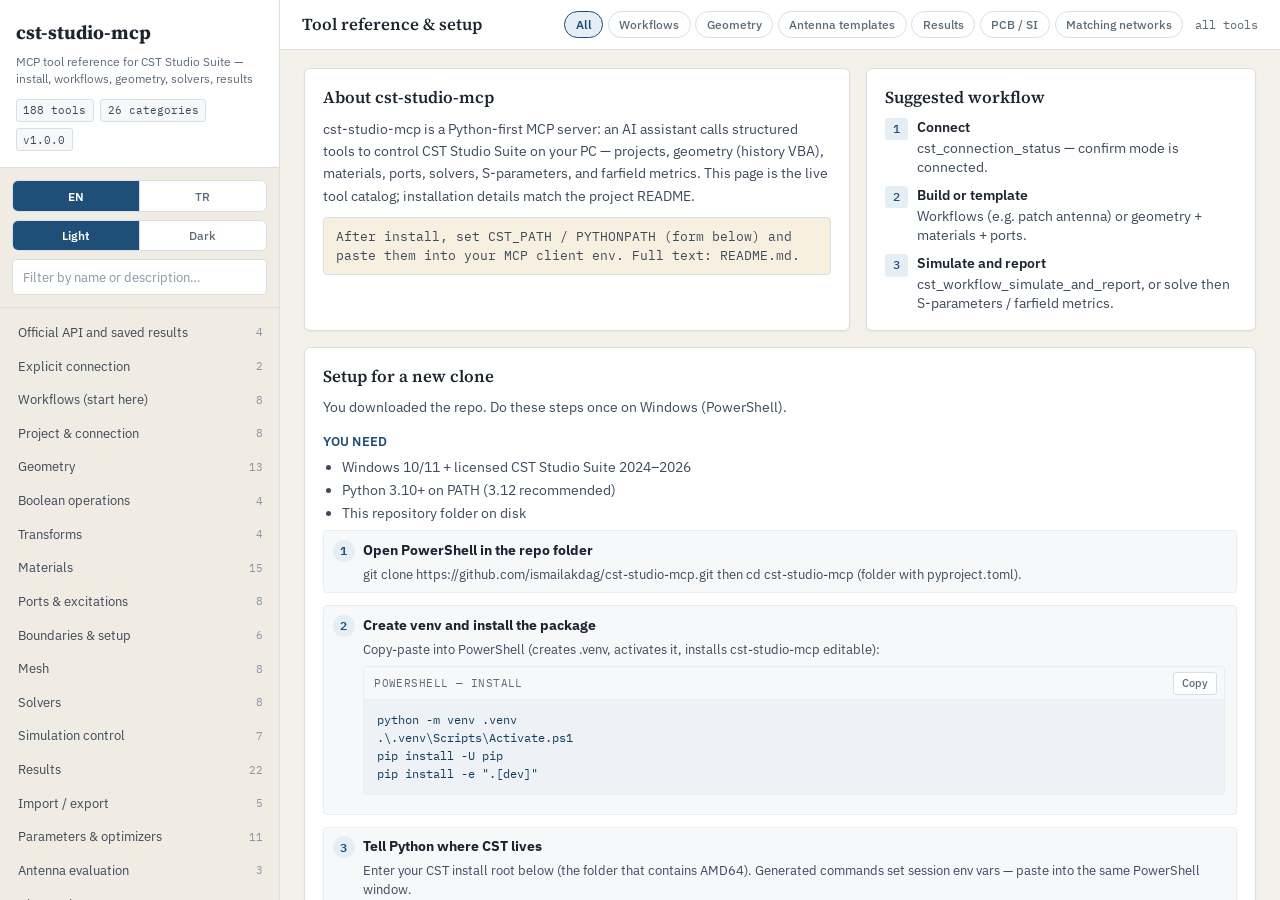
==== commit e66b0a07: "Harden VBA handling, add annotations/toolsets, non-blocking solves and figure tools Security - Close" ====
--- a/docs/index.html
+++ b/docs/index.html
@@ -887,7 +887,7 @@
   </section>
 </div>
 
-<script id="catalog" type="application/json">{"name": "cst-studio-mcp", "version": "1.1.0", "total_tools": 184, "categories": [{"id": "official", "title_en": "Official API and saved results", "title_tr": "Resmî API ve kayıtlı sonuçlar", "blurb_en": "Read local CST Python/VBA help and complex saved results without opening CST.", "blurb_tr": "CST açmadan yerel Python/VBA belgelerini ve kayıtlı kompleks sonuçları okuyun.", "module": "official", "count": 4, "tools": [{"name": "cst_search_help", "description": "Search the installed official CST Python/VBA help by topic filename. Does not start CST. Read the matching help before constructing API calls.", "category_id": "official", "params": [{"name": "query", "type": "string", "description": "", "default": null, "enum": null, "required": true}, {"name": "limit", "type": "integer", "description": "", "default": 15, "enum": null, "required": false}], "required": ["query"]}, {"name": "cst_read_help", "description": "Read a paginated official local CST help topic returned by cst_search_help. No GUI or solver.", "category_id": "official", "params": [{"name": "topic", "type": "string", "description": "", "default": null, "enum": null, "required": true}, {"name": "offset", "type": "integer", "description": "", "default": 0, "enum": null, "required": false}, {"name": "max_chars", "type": "integer", "description": "", "default": 10000, "enum": null, "required": false}], "required": ["topic"]}, {"name": "cst_list_saved_results", "description": "List exact result tree paths and run IDs from a saved, unpacked, completed .cst file using cst.results. No connection or CST GUI is required. Do not use a file currently being solved.", "category_id": "official", "params": [{"name": "project_path", "type": "string", "description": "", "default": null, "enum": null, "required": true}, {"name": "contains", "type": "string", "description": "", "default": "", "enum": null, "required": false}, {"name": "offset", "type": "integer", "description": "", "default": 0, "enum": null, "required": false}, {"name": "limit", "type": "integer", "description": "", "default": 50, "enum": null, "required": false}], "required": ["project_path"]}, {"name": "cst_read_saved_result", "description": "Read a complete complex 1D curve by exact tree path and run_id from a completed saved .cst, without opening CST. Raw real/imag are preserved; format adds derived values. max_points=0 returns all samples; otherwise returns an explicitly sampled preview.", "category_id": "official", "params": [{"name": "project_path", "type": "string", "description": "", "default": null, "enum": null, "required": true}, {"name": "tree_path", "type": "string", "description": "", "default": null, "enum": null, "required": true}, {"name": "run_id", "type": "integer", "description": "", "default": 0, "enum": null, "required": false}, {"name": "format", "type": "string", "description": "", "default": "real_imag", "enum": ["real_imag", "db", "mag", "phase"], "required": false}, {"name": "max_points", "type": "integer", "description": "", "default": 200, "enum": null, "required": false}], "required": ["project_path", "tree_path"]}]}, {"id": "connection", "title_en": "Explicit connection", "title_tr": "Açık bağlantı yönetimi", "blurb_en": "Attach to CST explicitly; disconnect without closing user projects.", "blurb_tr": "CST bağlantısını açıkça kurun; kullanıcı projelerini kapatmadan ayrılın.", "module": "connection", "count": 2, "tools": [{"name": "cst_connect", "description": "Explicitly attach to a running CST Design Environment or start one. Disabled mode never connects.", "category_id": "connection", "params": [], "required": []}, {"name": "cst_disconnect", "description": "Detach this MCP session without closing CST, projects, or a running solver.", "category_id": "connection", "params": [], "required": []}]}, {"id": "workflows", "title_en": "Workflows (start here)", "title_tr": "İş akışları (buradan başla)", "blurb_en": "One-shot helpers for common tasks. New users should start here.", "blurb_tr": "Sık işler için tek adımlık yardımcılar. Yeni kullanıcılar buradan başlamalı.", "module": "workflows", "count": 8, "tools": [{"name": "cst_workflow_patch_antenna", "description": "END-TO-END / Uçtan uca: size a rectangular microstrip patch, build substrate/ground/patch/feed, frequency, open BCs, waveguide port, farfield monitor. Does not connect to or start CST; call cst_connect first for live execution, otherwise it returns offline VBA. Does NOT run the solver. Simülasyon çalıştırmaz — next: cst_workflow_run_and_s11 or cst_run_simulation.", "category_id": "workflows", "params": [{"name": "frequency_ghz", "type": "number", "description": "Center frequency (GHz) / Merkez frekans", "default": null, "enum": null, "required": true}, {"name": "epsilon_r", "type": "number", "description": "Substrate εr", "default": 4.4, "enum": null, "required": false}, {"name": "height_mm", "type": "number", "description": "Substrate height (mm)", "default": 1.6, "enum": null, "required": false}, {"name": "tan_delta", "type": "number", "description": "Loss tangent", "default": 0.02, "enum": null, "required": false}, {"name": "feed_type", "type": "string", "description": "", "default": "inset", "enum": ["inset", "microstrip", "probe"], "required": false}, {"name": "project_path", "type": "string", "description": "Optional .cst path when creating a new project", "default": null, "enum": null, "required": false}, {"name": "create_project", "type": "boolean", "description": "", "default": true, "enum": null, "required": false}], "required": ["frequency_ghz"]}, {"name": "cst_workflow_run_and_s11", "description": "Run solver and return structured S11/Sij with metrics (min dB, bandwidth). Solver çalıştırır ve S parametrelerini metriklerle döner.", "category_id": "workflows", "params": [{"name": "port_out", "type": "integer", "description": "", "default": 1, "enum": null, "required": false}, {"name": "port_in", "type": "integer", "description": "", "default": 1, "enum": null, "required": false}, {"name": "timeout_s", "type": "number", "description": "", "default": 3600, "enum": null, "required": false}, {"name": "max_points", "type": "integer", "description": "", "default": 200, "enum": null, "required": false}], "required": []}, {"name": "cst_design_patch_only", "description": "Calculate microstrip patch dimensions only (offline, no CST). Sadece boyut hesabı — CST gerekmez.", "category_id": "workflows", "params": [{"name": "frequency_ghz", "type": "number", "description": "", "default": null, "enum": null, "required": true}, {"name": "epsilon_r", "type": "number", "description": "", "default": 4.4, "enum": null, "required": false}, {"name": "height_mm", "type": "number", "description": "", "default": 1.6, "enum": null, "required": false}, {"name": "tan_delta", "type": "number", "description": "", "default": 0.02, "enum": null, "required": false}, {"name": "feed_type", "type": "string", "description": "", "default": "inset", "enum": ["inset", "microstrip", "probe"], "required": false}], "required": ["frequency_ghz"]}, {"name": "cst_export_structure_views", "description": "Export structure screenshots (perspective/xy/xz/yz) via Plot.ExportImage. Yapı görünüm görsellerini dışa aktarır. Connected mode required.", "category_id": "workflows", "params": [{"name": "out_dir", "type": "string", "description": "Output folder (default: work_dir/exports/views)", "default": null, "enum": null, "required": false}, {"name": "width", "type": "integer", "description": "", "default": 1280, "enum": null, "required": false}, {"name": "height", "type": "integer", "description": "", "default": 720, "enum": null, "required": false}, {"name": "views", "type": "array", "description": "Subset of: perspective, xy, xz, yz", "default": null, "enum": null, "required": false}], "required": []}, {"name": "cst_workflow_design_report", "description": "ONE-SHOT design package after modeling/simulation: project status, parameters/dimensions, S-parameters (+metrics), best-effort farfield export, and structure view images. Each section fails soft — you still get partial results. Tasarım bittikten sonra boyutlar, S11, uzak alan ve görselleri tek çağrıda toplar.", "category_id": "workflows", "params": [{"name": "port", "type": "integer", "description": "", "default": 1, "enum": null, "required": false}, {"name": "frequency_ghz", "type": "number", "description": "Optional farfield monitor frequency hint", "default": null, "enum": null, "required": false}, {"name": "include_images", "type": "boolean", "description": "", "default": true, "enum": null, "required": false}, {"name": "include_sparams", "type": "boolean", "description": "", "default": true, "enum": null, "required": false}, {"name": "include_farfield", "type": "boolean", "description": "", "default": true, "enum": null, "required": false}, {"name": "include_parameters", "type": "boolean", "description": "", "default": true, "enum": null, "required": false}, {"name": "max_points", "type": "integer", "description": "", "default": 200, "enum": null, "required": false}, {"name": "out_dir", "type": "string", "description": "Report folder (default under CST_WORK_DIR/exports/report_*)", "default": null, "enum": null, "required": false}], "required": []}, {"name": "cst_workflow_simulate_and_report", "description": "Run the solver, then immediately build a design report (S-params + views + optional farfield). Simülasyonu çalıştırıp rapor paketini üretir.", "category_id": "workflows", "params": [{"name": "port", "type": "integer", "description": "", "default": 1, "enum": null, "required": false}, {"name": "frequency_ghz", "type": "number", "description": "", "default": null, "enum": null, "required": false}, {"name": "timeout_s", "type": "number", "description": "", "default": 3600, "enum": null, "required": false}, {"name": "include_images", "type": "boolean", "description": "", "default": true, "enum": null, "required": false}, {"name": "include_farfield", "type": "boolean", "description": "", "default": true, "enum": null, "required": false}, {"name": "max_points", "type": "integer", "description": "", "default": 200, "enum": null, "required": false}, {"name": "out_dir", "type": "string", "description": "", "default": null, "enum": null, "required": false}], "required": []}, {"name": "cst_discover_farfield_monitors", "description": "Discover farfield monitors from the project Result folder and tree-path heuristics. Uzak alan monitörlerini disk + path sezgisiyle listeler.", "category_id": "workflows", "params": [], "required": []}, {"name": "cst_get_farfield_metrics", "description": "Read antenna metrics after a solve: S11 + radiation/total efficiency from 1D Results, plus max realized gain via official FarfieldPlot.GetMax (SelectTreeItem Farfields\\farfield (f=X) [1] → Plot → GetMax). Does NOT use ASCIIExportSummary (that API spams Message on CST 2026). Solve sonrası S11, verimlilik ve max gain; GUI farfield ile uyumlu.", "category_id": "workflows", "params": [{"name": "frequency_ghz", "type": "number", "description": "Design frequency in GHz (for nearest efficiency sample)", "default": null, "enum": null, "required": false}, {"name": "monitor_name", "type": "string", "description": "Optional exact monitor label, e.g. farfield (f=2.4) [1]", "default": null, "enum": null, "required": false}, {"name": "try_farfield_plot", "type": "boolean", "description": "If true (default), also run FarfieldPlot.GetMax for peak realized gain. Set false for 1D-only metrics.", "default": true, "enum": null, "required": false}], "required": []}]}, {"id": "project", "title_en": "Project & connection", "title_tr": "Proje ve bağlantı", "blurb_en": "Create, open, save projects and check CST connection.", "blurb_tr": "Proje aç/kaydet ve CST bağlantısını kontrol et.", "module": "project", "count": 8, "tools": [{"name": "cst_create_project", "description": "Create a new CST Studio Suite project file. In connected mode the project is created directly; in offline mode a VBA script is returned for manual execution.", "category_id": "project", "params": [{"name": "path", "type": "string", "description": "Full file path for the new project, e.g. 'C:/cst_projects/MyAntenna.cst'.", "default": null, "enum": null, "required": true}, {"name": "project_type", "type": "string", "description": "CST project type. One of: MWS (Microwave Studio), EMS (EM Studio), PS (Particle Studio), MPS (Mphysics Studio), CS (Cable Studio), DS (Design Studio), PCB (PCB Studio).", "default": "MWS", "enum": ["MWS", "EMS", "PS", "MPS", "CS", "DS", "PCB"], "required": false}], "required": ["path"]}, {"name": "cst_open_project", "description": "Open an existing CST Studio Suite project. In connected mode the project is opened in the running instance; in offline mode a reference is stored for subsequent operations.", "category_id": "project", "params": [{"name": "path", "type": "string", "description": "Full file path of the existing .cst project to open.", "default": null, "enum": null, "required": true}], "required": ["path"]}, {"name": "cst_save_project", "description": "Save the currently open CST project. Optionally provide a new path to 'Save As'.", "category_id": "project", "params": [{"name": "path", "type": "string", "description": "Optional file path for 'Save As'. If omitted, saves to the current project path.", "default": null, "enum": null, "required": false}], "required": []}, {"name": "cst_close_project", "description": "Close the currently open CST project and release its resources.", "category_id": "project", "params": [], "required": []}, {"name": "cst_project_info", "description": "Get information about the currently open CST project, including connection mode, project path, and status.", "category_id": "project", "params": [], "required": []}, {"name": "cst_project_tree", "description": "List items in the CST project navigation tree. Optionally specify a subtree path such as 'Components', 'Materials', 'Ports', 'Monitors', or 'Results'.", "category_id": "project", "params": [{"name": "tree_path", "type": "string", "description": "Navigation tree path to list, e.g. 'Components', 'Results', or '2D/3D Results'. Omit for the root tree.", "default": null, "enum": null, "required": false}], "required": []}, {"name": "cst_export_project", "description": "Export the current CST project or its geometry to another format such as STL, STEP, IGES, SAT, OBJ, or NASTRAN.", "category_id": "project", "params": [{"name": "path", "type": "string", "description": "Destination file path for the exported file.", "default": null, "enum": null, "required": true}, {"name": "format", "type": "string", "description": "Export format. One of: stl, sat, stp, igs, obj, nas.", "default": null, "enum": ["stl", "sat", "stp", "igs", "obj", "nas"], "required": true}], "required": ["path", "format"]}, {"name": "cst_connection_status", "description": "Get the current CST Studio connection status, including mode (connected/offline), CST availability, version, and work directory.", "category_id": "project", "params": [], "required": []}]}, {"id": "geometry", "title_en": "Geometry", "title_tr": "Geometri", "blurb_en": "3D shapes: bricks, cylinders, spheres, extrusions, wires…", "blurb_tr": "3B şekiller: kutu, silindir, küre, extrude, tel…", "module": "geometry", "count": 13, "tools": [{"name": "cst_create_brick", "description": "Create a rectangular brick (box) in CST Studio.", "category_id": "geometry", "params": [{"name": "component", "type": "string", "description": "Component name (e.g. 'Antenna')", "default": null, "enum": null, "required": true}, {"name": "name", "type": "string", "description": "Solid name (e.g. 'Substrate')", "default": null, "enum": null, "required": true}, {"name": "material", "type": "string", "description": "Material name", "default": "PEC", "enum": null, "required": false}, {"name": "x_min", "type": "number", "description": "X range minimum", "default": null, "enum": null, "required": true}, {"name": "x_max", "type": "number", "description": "X range maximum", "default": null, "enum": null, "required": true}, {"name": "y_min", "type": "number", "description": "Y range minimum", "default": null, "enum": null, "required": true}, {"name": "y_max", "type": "number", "description": "Y range maximum", "default": null, "enum": null, "required": true}, {"name": "z_min", "type": "number", "description": "Z range minimum", "default": null, "enum": null, "required": true}, {"name": "z_max", "type": "number", "description": "Z range maximum", "default": null, "enum": null, "required": true}], "required": ["component", "name", "x_min", "x_max", "y_min", "y_max", "z_min", "z_max"]}, {"name": "cst_create_cylinder", "description": "Create a cylinder in CST Studio. Use inner_radius=0 for a solid cylinder.", "category_id": "geometry", "params": [{"name": "component", "type": "string", "description": "Component name", "default": null, "enum": null, "required": true}, {"name": "name", "type": "string", "description": "Solid name", "default": null, "enum": null, "required": true}, {"name": "material", "type": "string", "description": "Material name", "default": "PEC", "enum": null, "required": false}, {"name": "axis", "type": "string", "description": "Cylinder axis", "default": null, "enum": ["x", "y", "z"], "required": true}, {"name": "outer_radius", "type": "number", "description": "Outer radius", "default": null, "enum": null, "required": true}, {"name": "inner_radius", "type": "number", "description": "Inner radius (0 for solid)", "default": 0, "enum": null, "required": false}, {"name": "center_x", "type": "number", "description": "Center X coordinate", "default": 0, "enum": null, "required": false}, {"name": "center_y", "type": "number", "description": "Center Y coordinate", "default": 0, "enum": null, "required": false}, {"name": "center_z", "type": "number", "description": "Center Z coordinate", "default": 0, "enum": null, "required": false}, {"name": "range_min", "type": "number", "description": "Axis range minimum", "default": null, "enum": null, "required": true}, {"name": "range_max", "type": "number", "description": "Axis range maximum", "default": null, "enum": null, "required": true}], "required": ["component", "name", "axis", "outer_radius", "range_min", "range_max"]}, {"name": "cst_create_cone", "description": "Create a cone or truncated cone in CST Studio.", "category_id": "geometry", "params": [{"name": "component", "type": "string", "description": "Component name", "default": null, "enum": null, "required": true}, {"name": "name", "type": "string", "description": "Solid name", "default": null, "enum": null, "required": true}, {"name": "material", "type": "string", "description": "Material name", "default": "PEC", "enum": null, "required": false}, {"name": "axis", "type": "string", "description": "Cone axis", "default": null, "enum": ["x", "y", "z"], "required": true}, {"name": "bottom_radius", "type": "number", "description": "Bottom radius", "default": null, "enum": null, "required": true}, {"name": "top_radius", "type": "number", "description": "Top radius (0 for pointed cone)", "default": null, "enum": null, "required": true}, {"name": "center_x", "type": "number", "description": "Center X coordinate", "default": 0, "enum": null, "required": false}, {"name": "center_y", "type": "number", "description": "Center Y coordinate", "default": 0, "enum": null, "required": false}, {"name": "center_z", "type": "number", "description": "Center Z coordinate", "default": 0, "enum": null, "required": false}, {"name": "range_min", "type": "number", "description": "Axis range minimum", "default": null, "enum": null, "required": true}, {"name": "range_max", "type": "number", "description": "Axis range maximum", "default": null, "enum": null, "required": true}], "required": ["component", "name", "axis", "bottom_radius", "top_radius", "range_min", "range_max"]}, {"name": "cst_create_sphere", "description": "Create a sphere in CST Studio.", "category_id": "geometry", "params": [{"name": "component", "type": "string", "description": "Component name", "default": null, "enum": null, "required": true}, {"name": "name", "type": "string", "description": "Solid name", "default": null, "enum": null, "required": true}, {"name": "material", "type": "string", "description": "Material name", "default": "PEC", "enum": null, "required": false}, {"name": "center_x", "type": "number", "description": "Center X coordinate", "default": 0, "enum": null, "required": false}, {"name": "center_y", "type": "number", "description": "Center Y coordinate", "default": 0, "enum": null, "required": false}, {"name": "center_z", "type": "number", "description": "Center Z coordinate", "default": 0, "enum": null, "required": false}, {"name": "radius", "type": "number", "description": "Sphere radius", "default": null, "enum": null, "required": true}, {"name": "segments", "type": "integer", "description": "Number of segments (0=auto)", "default": 0, "enum": null, "required": false}], "required": ["component", "name", "radius"]}, {"name": "cst_create_torus", "description": "Create a torus in CST Studio.", "category_id": "geometry", "params": [{"name": "component", "type": "string", "description": "Component name", "default": null, "enum": null, "required": true}, {"name": "name", "type": "string", "description": "Solid name", "default": null, "enum": null, "required": true}, {"name": "material", "type": "string", "description": "Material name", "default": "PEC", "enum": null, "required": false}, {"name": "axis", "type": "string", "description": "Torus axis", "default": null, "enum": ["x", "y", "z"], "required": true}, {"name": "center_x", "type": "number", "description": "Center X coordinate", "default": 0, "enum": null, "required": false}, {"name": "center_y", "type": "number", "description": "Center Y coordinate", "default": 0, "enum": null, "required": false}, {"name": "center_z", "type": "number", "description": "Center Z coordinate", "default": 0, "enum": null, "required": false}, {"name": "outer_radius", "type": "number", "description": "Major radius (center to tube center)", "default": null, "enum": null, "required": true}, {"name": "inner_radius", "type": "number", "description": "Minor radius (tube radius)", "default": null, "enum": null, "required": true}], "required": ["component", "name", "axis", "outer_radius", "inner_radius"]}, {"name": "cst_create_extrude", "description": "Extrude a 2D polygon profile into a 3D solid in CST Studio.", "category_id": "geometry", "params": [{"name": "component", "type": "string", "description": "Component name", "default": null, "enum": null, "required": true}, {"name": "name", "type": "string", "description": "Solid name", "default": null, "enum": null, "required": true}, {"name": "material", "type": "string", "description": "Material name", "default": "PEC", "enum": null, "required": false}, {"name": "points", "type": "array", "description": "List of [x, y] coordinate pairs forming the profile polygon", "default": null, "enum": null, "required": true}, {"name": "height", "type": "number", "description": "Extrusion height", "default": null, "enum": null, "required": true}], "required": ["component", "name", "points", "height"]}, {"name": "cst_create_loft", "description": "Create a lofted solid between two or more 2D profiles in CST Studio.", "category_id": "geometry", "params": [{"name": "component", "type": "string", "description": "Component name", "default": null, "enum": null, "required": true}, {"name": "name", "type": "string", "description": "Solid name", "default": null, "enum": null, "required": true}, {"name": "material", "type": "string", "description": "Material name", "default": "PEC", "enum": null, "required": false}, {"name": "profiles", "type": "array", "description": "List of profiles, each a list of [x, y] coordinate pairs", "default": null, "enum": null, "required": true}], "required": ["component", "name", "profiles"]}, {"name": "cst_create_wire", "description": "Create a bondwire / wire between two points in CST Studio.", "category_id": "geometry", "params": [{"name": "component", "type": "string", "description": "Component name", "default": null, "enum": null, "required": true}, {"name": "name", "type": "string", "description": "Solid name", "default": null, "enum": null, "required": true}, {"name": "start_x", "type": "number", "description": "Start point X", "default": null, "enum": null, "required": true}, {"name": "start_y", "type": "number", "description": "Start point Y", "default": null, "enum": null, "required": true}, {"name": "start_z", "type": "number", "description": "Start point Z", "default": null, "enum": null, "required": true}, {"name": "end_x", "type": "number", "description": "End point X", "default": null, "enum": null, "required": true}, {"name": "end_y", "type": "number", "description": "End point Y", "default": null, "enum": null, "required": true}, {"name": "end_z", "type": "number", "description": "End point Z", "default": null, "enum": null, "required": true}, {"name": "radius", "type": "number", "description": "Wire radius", "default": null, "enum": null, "required": true}], "required": ["component", "name", "start_x", "start_y", "start_z", "end_x", "end_y", "end_z", "radius"]}, {"name": "cst_create_polygon3d", "description": "Create a 3D polygon curve in CST Studio.", "category_id": "geometry", "params": [{"name": "name", "type": "string", "description": "Curve name", "default": null, "enum": null, "required": true}, {"name": "points", "type": "array", "description": "List of [x, y, z] coordinate triples", "default": null, "enum": null, "required": true}], "required": ["name", "points"]}, {"name": "cst_create_analytical_curve", "description": "Create a parametric analytical curve in CST Studio using expressions of parameter t.", "category_id": "geometry", "params": [{"name": "name", "type": "string", "description": "Curve name", "default": null, "enum": null, "required": true}, {"name": "x_expr", "type": "string", "description": "X expression as function of t (e.g. 'cos(t)')", "default": null, "enum": null, "required": true}, {"name": "y_expr", "type": "string", "description": "Y expression as function of t (e.g. 'sin(t)')", "default": null, "enum": null, "required": true}, {"name": "z_expr", "type": "string", "description": "Z expression as function of t (e.g. 't')", "default": null, "enum": null, "required": true}, {"name": "t_min", "type": "number", "description": "Parameter t minimum value", "default": null, "enum": null, "required": true}, {"name": "t_max", "type": "number", "description": "Parameter t maximum value", "default": null, "enum": null, "required": true}], "required": ["name", "x_expr", "y_expr", "z_expr", "t_min", "t_max"]}, {"name": "cst_create_face_from_curves", "description": "Create a planar face from one or more closed curves in CST Studio.", "category_id": "geometry", "params": [{"name": "component", "type": "string", "description": "Component name", "default": null, "enum": null, "required": true}, {"name": "name", "type": "string", "description": "Face/solid name", "default": null, "enum": null, "required": true}, {"name": "curve_names", "type": "array", "description": "List of curve names to form the face boundary", "default": null, "enum": null, "required": true}], "required": ["component", "name", "curve_names"]}, {"name": "cst_create_ecylinder", "description": "Create an elliptical cylinder in CST Studio.", "category_id": "geometry", "params": [{"name": "component", "type": "string", "description": "Component name", "default": null, "enum": null, "required": true}, {"name": "name", "type": "string", "description": "Solid name", "default": null, "enum": null, "required": true}, {"name": "material", "type": "string", "description": "Material name", "default": "PEC", "enum": null, "required": false}, {"name": "axis", "type": "string", "description": "Cylinder axis", "default": null, "enum": ["x", "y", "z"], "required": true}, {"name": "x_radius", "type": "number", "description": "Radius in local X direction", "default": null, "enum": null, "required": true}, {"name": "y_radius", "type": "number", "description": "Radius in local Y direction", "default": null, "enum": null, "required": true}, {"name": "center_x", "type": "number", "description": "Center X coordinate", "default": 0, "enum": null, "required": false}, {"name": "center_y", "type": "number", "description": "Center Y coordinate", "default": 0, "enum": null, "required": false}, {"name": "center_z", "type": "number", "description": "Center Z coordinate", "default": 0, "enum": null, "required": false}, {"name": "range_min", "type": "number", "description": "Axis range minimum", "default": null, "enum": null, "required": true}, {"name": "range_max", "type": "number", "description": "Axis range maximum", "default": null, "enum": null, "required": true}], "required": ["component", "name", "axis", "x_radius", "y_radius", "range_min", "range_max"]}, {"name": "cst_create_polygon_extrude", "description": "Create a polygon and extrude it along an axis in CST Studio. Convenience tool combining polygon profile creation and extrusion.", "category_id": "geometry", "params": [{"name": "component", "type": "string", "description": "Component name", "default": null, "enum": null, "required": true}, {"name": "name", "type": "string", "description": "Solid name", "default": null, "enum": null, "required": true}, {"name": "material", "type": "string", "description": "Material name", "default": "PEC", "enum": null, "required": false}, {"name": "points", "type": "array", "description": "List of [x, y] coordinate pairs forming the polygon", "default": null, "enum": null, "required": true}, {"name": "height", "type": "number", "description": "Extrusion height", "default": null, "enum": null, "required": true}, {"name": "axis", "type": "string", "description": "Extrusion axis", "default": "z", "enum": ["x", "y", "z"], "required": false}], "required": ["component", "name", "points", "height"]}]}, {"id": "boolean", "title_en": "Boolean operations", "title_tr": "Boolean işlemler", "blurb_en": "Combine solids: add, subtract, intersect, insert.", "blurb_tr": "Katıları birleştir: ekle, çıkar, kesişim, insert.", "module": "boolean", "count": 4, "tools": [{"name": "cst_boolean_add", "description": "Unite/add two solids together. The result replaces solid1 with the combined volume of both shapes.", "category_id": "boolean", "params": [{"name": "solid1", "type": "string", "description": "First solid (result kept here) in \"Component:Solid\" format", "default": null, "enum": null, "required": true}, {"name": "solid2", "type": "string", "description": "Second solid (merged into first) in \"Component:Solid\" format", "default": null, "enum": null, "required": true}], "required": ["solid1", "solid2"]}, {"name": "cst_boolean_subtract", "description": "Subtract solid2 from solid1. The overlapping volume of solid2 is removed from solid1. Solid2 is deleted.", "category_id": "boolean", "params": [{"name": "solid1", "type": "string", "description": "Solid to subtract from in \"Component:Solid\" format", "default": null, "enum": null, "required": true}, {"name": "solid2", "type": "string", "description": "Solid to subtract (removed) in \"Component:Solid\" format", "default": null, "enum": null, "required": true}], "required": ["solid1", "solid2"]}, {"name": "cst_boolean_intersect", "description": "Intersect two solids. Only the overlapping volume is kept, replacing solid1. Solid2 is deleted.", "category_id": "boolean", "params": [{"name": "solid1", "type": "string", "description": "First solid in \"Component:Solid\" format", "default": null, "enum": null, "required": true}, {"name": "solid2", "type": "string", "description": "Second solid in \"Component:Solid\" format", "default": null, "enum": null, "required": true}], "required": ["solid1", "solid2"]}, {"name": "cst_boolean_insert", "description": "Insert solid2 into solid1. Solid2 is embedded within solid1, maintaining both material regions at the overlap.", "category_id": "boolean", "params": [{"name": "solid1", "type": "string", "description": "Host solid in \"Component:Solid\" format", "default": null, "enum": null, "required": true}, {"name": "solid2", "type": "string", "description": "Solid to insert in \"Component:Solid\" format", "default": null, "enum": null, "required": true}], "required": ["solid1", "solid2"]}]}, {"id": "transforms", "title_en": "Transforms", "title_tr": "Dönüşümler", "blurb_en": "Move, rotate, mirror, and scale solids.", "blurb_tr": "Taşı, döndür, ayna, ölçekle.", "module": "transforms", "count": 4, "tools": [{"name": "cst_transform_translate", "description": "Translate (move) a solid by a displacement vector (dx, dy, dz). Optionally create a translated copy.", "category_id": "transforms", "params": [{"name": "solid", "type": "string", "description": "Solid reference in \"Component:Solid\" format", "default": null, "enum": null, "required": true}, {"name": "dx", "type": "number", "description": "Translation distance along X axis", "default": null, "enum": null, "required": true}, {"name": "dy", "type": "number", "description": "Translation distance along Y axis", "default": null, "enum": null, "required": true}, {"name": "dz", "type": "number", "description": "Translation distance along Z axis", "default": null, "enum": null, "required": true}, {"name": "copy", "type": "boolean", "description": "If true, create a copy instead of moving the original", "default": false, "enum": null, "required": false}], "required": ["solid", "dx", "dy", "dz"]}, {"name": "cst_transform_rotate", "description": "Rotate a solid by a given angle around an axis (x, y, or z). An optional center point can be specified.", "category_id": "transforms", "params": [{"name": "solid", "type": "string", "description": "Solid reference in \"Component:Solid\" format", "default": null, "enum": null, "required": true}, {"name": "angle", "type": "number", "description": "Rotation angle in degrees", "default": null, "enum": null, "required": true}, {"name": "axis", "type": "string", "description": "Rotation axis", "default": null, "enum": ["x", "y", "z"], "required": true}, {"name": "center_x", "type": "number", "description": "X coordinate of the transform center", "default": 0, "enum": null, "required": false}, {"name": "center_y", "type": "number", "description": "Y coordinate of the transform center", "default": 0, "enum": null, "required": false}, {"name": "center_z", "type": "number", "description": "Z coordinate of the transform center", "default": 0, "enum": null, "required": false}, {"name": "copy", "type": "boolean", "description": "If true, create a copy instead of moving the original", "default": false, "enum": null, "required": false}], "required": ["solid", "angle", "axis"]}, {"name": "cst_transform_mirror", "description": "Mirror a solid across a plane (xy, xz, or yz). An optional center point can be specified.", "category_id": "transforms", "params": [{"name": "solid", "type": "string", "description": "Solid reference in \"Component:Solid\" format", "default": null, "enum": null, "required": true}, {"name": "plane", "type": "string", "description": "Mirror plane", "default": null, "enum": ["xy", "xz", "yz"], "required": true}, {"name": "center_x", "type": "number", "description": "X coordinate of the transform center", "default": 0, "enum": null, "required": false}, {"name": "center_y", "type": "number", "description": "Y coordinate of the transform center", "default": 0, "enum": null, "required": false}, {"name": "center_z", "type": "number", "description": "Z coordinate of the transform center", "default": 0, "enum": null, "required": false}, {"name": "copy", "type": "boolean", "description": "If true, create a copy instead of moving the original", "default": false, "enum": null, "required": false}], "required": ["solid", "plane"]}, {"name": "cst_transform_scale", "description": "Scale a solid by independent factors along each axis. An optional center point can be specified.", "category_id": "transforms", "params": [{"name": "solid", "type": "string", "description": "Solid reference in \"Component:Solid\" format", "default": null, "enum": null, "required": true}, {"name": "scale_x", "type": "number", "description": "Scale factor along X axis", "default": 1.0, "enum": null, "required": false}, {"name": "scale_y", "type": "number", "description": "Scale factor along Y axis", "default": 1.0, "enum": null, "required": false}, {"name": "scale_z", "type": "number", "description": "Scale factor along Z axis", "default": 1.0, "enum": null, "required": false}, {"name": "center_x", "type": "number", "description": "X coordinate of the transform center", "default": 0, "enum": null, "required": false}, {"name": "center_y", "type": "number", "description": "Y coordinate of the transform center", "default": 0, "enum": null, "required": false}, {"name": "center_z", "type": "number", "description": "Z coordinate of the transform center", "default": 0, "enum": null, "required": false}, {"name": "copy", "type": "boolean", "description": "If true, create a copy instead of moving the original", "default": false, "enum": null, "required": false}], "required": ["solid"]}]}, {"id": "materials", "title_en": "Materials", "title_tr": "Malzemeler", "blurb_en": "Metals, dielectrics, and advanced material models.", "blurb_tr": "Metaller, dielektrikler ve gelişmiş malzeme modelleri.", "module": "materials", "count": 15, "tools": [{"name": "cst_create_material", "description": "Create a new material with electromagnetic properties in CST Studio. Specify relative permittivity (epsilon), relative permeability (mu), electric and magnetic loss tangents, and conductivity.", "category_id": "materials", "params": [{"name": "name", "type": "string", "description": "Material name (e.g. 'MySubstrate')", "default": null, "enum": null, "required": true}, {"name": "epsilon", "type": "number", "description": "Relative permittivity (epsilon_r)", "default": 1.0, "enum": null, "required": false}, {"name": "mu", "type": "number", "description": "Relative permeability (mu_r)", "default": 1.0, "enum": null, "required": false}, {"name": "tan_d_e", "type": "number", "description": "Electric loss tangent (tan delta_e)", "default": 0.0, "enum": null, "required": false}, {"name": "tan_d_m", "type": "number", "description": "Magnetic loss tangent (tan delta_m)", "default": 0.0, "enum": null, "required": false}, {"name": "conductivity", "type": "number", "description": "Electric conductivity in S/m", "default": 0.0, "enum": null, "required": false}, {"name": "color_r", "type": "number", "description": "Red colour component (0-1)", "default": 0.6, "enum": null, "required": false}, {"name": "color_g", "type": "number", "description": "Green colour component (0-1)", "default": 0.6, "enum": null, "required": false}, {"name": "color_b", "type": "number", "description": "Blue colour component (0-1)", "default": 0.6, "enum": null, "required": false}, {"name": "transparency", "type": "number", "description": "Transparency (0 = opaque, 1 = fully transparent)", "default": 0.0, "enum": null, "required": false}], "required": ["name"]}, {"name": "cst_create_lossy_metal", "description": "Create a lossy metal material in CST Studio. Lossy metals model finite conductivity skin-effect losses, essential for accurate loss calculations in connectors, waveguides, and PCB traces.", "category_id": "materials", "params": [{"name": "name", "type": "string", "description": "Material name (e.g. 'Lossy Copper')", "default": null, "enum": null, "required": true}, {"name": "conductivity", "type": "number", "description": "Electric conductivity in S/m (e.g. 5.8e7 for copper)", "default": null, "enum": null, "required": true}, {"name": "mu", "type": "number", "description": "Relative permeability (mu_r)", "default": 1.0, "enum": null, "required": false}], "required": ["name", "conductivity"]}, {"name": "cst_create_anisotropic_material", "description": "Create an anisotropic material with per-axis permittivity, permeability, and loss tangent values. Used for crystals, metamaterials, and composite substrates.", "category_id": "materials", "params": [{"name": "name", "type": "string", "description": "Material name", "default": null, "enum": null, "required": true}, {"name": "epsilon_x", "type": "number", "description": "Relative permittivity along X", "default": null, "enum": null, "required": true}, {"name": "epsilon_y", "type": "number", "description": "Relative permittivity along Y", "default": null, "enum": null, "required": true}, {"name": "epsilon_z", "type": "number", "description": "Relative permittivity along Z", "default": null, "enum": null, "required": true}, {"name": "mu_x", "type": "number", "description": "Relative permeability along X", "default": null, "enum": null, "required": true}, {"name": "mu_y", "type": "number", "description": "Relative permeability along Y", "default": null, "enum": null, "required": true}, {"name": "mu_z", "type": "number", "description": "Relative permeability along Z", "default": null, "enum": null, "required": true}, {"name": "tan_d_x", "type": "number", "description": "Electric loss tangent along X", "default": 0.0, "enum": null, "required": false}, {"name": "tan_d_y", "type": "number", "description": "Electric loss tangent along Y", "default": 0.0, "enum": null, "required": false}, {"name": "tan_d_z", "type": "number", "description": "Electric loss tangent along Z", "default": 0.0, "enum": null, "required": false}], "required": ["name", "epsilon_x", "epsilon_y", "epsilon_z", "mu_x", "mu_y", "mu_z"]}, {"name": "cst_load_material", "description": "Load a material from the CST material library by its library name. The material is added to the project under the given name.", "category_id": "materials", "params": [{"name": "name", "type": "string", "description": "Name for the material in the project", "default": null, "enum": null, "required": true}, {"name": "library_name", "type": "string", "description": "Name in the CST library (e.g. 'Copper (annealed)')", "default": null, "enum": null, "required": true}], "required": ["name", "library_name"]}, {"name": "cst_list_materials", "description": "List available materials from the bundled material database. Optionally filter by category: 'metals', 'dielectrics', or 'substrates'. Returns name, key EM properties, and usage notes for each material.", "category_id": "materials", "params": [{"name": "category", "type": "string", "description": "Filter by category: 'metals', 'dielectrics', or 'substrates'", "default": null, "enum": ["metals", "dielectrics", "substrates"], "required": false}], "required": []}, {"name": "cst_assign_material", "description": "Assign a material to an existing solid in CST Studio. The solid is specified as 'Component:SolidName'.", "category_id": "materials", "params": [{"name": "solid", "type": "string", "description": "Solid reference as 'Component:SolidName' (e.g. 'Antenna:Patch')", "default": null, "enum": null, "required": true}, {"name": "material", "type": "string", "description": "Material name to assign", "default": null, "enum": null, "required": true}], "required": ["solid", "material"]}, {"name": "cst_get_material_info", "description": "Get electromagnetic properties of a material from the bundled database. Returns epsilon_r, mu_r, conductivity, loss tangent, and usage notes.", "category_id": "materials", "params": [{"name": "name", "type": "string", "description": "Material name (e.g. 'Copper', 'FR-4', 'Rogers RO4003C')", "default": null, "enum": null, "required": true}], "required": ["name"]}, {"name": "cst_delete_material", "description": "Delete a material from the current CST project.", "category_id": "materials", "params": [{"name": "name", "type": "string", "description": "Name of the material to delete", "default": null, "enum": null, "required": true}], "required": ["name"]}, {"name": "cst_create_debye_material", "description": "Create a frequency-dependent dielectric material using the Debye relaxation model. Models polar dielectrics where permittivity decreases with frequency: eps(w) = eps_inf + delta_eps/(1 + jw*tau). Used for biological tissues, water, polymers, and soil.", "category_id": "materials", "params": [{"name": "name", "type": "string", "description": "Material name (e.g. 'Wet Soil')", "default": null, "enum": null, "required": true}, {"name": "epsilon_inf", "type": "number", "description": "High-frequency (optical) permittivity limit", "default": null, "enum": null, "required": true}, {"name": "delta_epsilon", "type": "number", "description": "Static permittivity increment (eps_s - eps_inf)", "default": null, "enum": null, "required": true}, {"name": "relaxation_time_ps", "type": "number", "description": "Relaxation time in picoseconds", "default": null, "enum": null, "required": true}, {"name": "order", "type": "integer", "description": "Debye model order (1 or 2)", "default": 1, "enum": [1, 2], "required": false}, {"name": "tan_d", "type": "number", "description": "Optional static loss tangent", "default": null, "enum": null, "required": false}], "required": ["name", "epsilon_inf", "delta_epsilon", "relaxation_time_ps"]}, {"name": "cst_create_lorentz_material", "description": "Create a Lorentz oscillator dispersive material. Models resonant dielectric behaviour near absorption bands: eps(w) = eps_inf + delta_eps * w0^2 / (w0^2 - w^2 + j*gamma*w). Used for glass, crystals, and optical materials.", "category_id": "materials", "params": [{"name": "name", "type": "string", "description": "Material name (e.g. 'Optical Glass')", "default": null, "enum": null, "required": true}, {"name": "epsilon_inf", "type": "number", "description": "High-frequency permittivity limit", "default": null, "enum": null, "required": true}, {"name": "delta_epsilon", "type": "number", "description": "Oscillator strength (permittivity increment)", "default": null, "enum": null, "required": true}, {"name": "resonant_freq_ghz", "type": "number", "description": "Resonant frequency in GHz", "default": null, "enum": null, "required": true}, {"name": "damping_freq_ghz", "type": "number", "description": "Damping (collision) frequency in GHz", "default": null, "enum": null, "required": true}], "required": ["name", "epsilon_inf", "delta_epsilon", "resonant_freq_ghz", "damping_freq_ghz"]}, {"name": "cst_create_drude_material", "description": "Create a Drude metal model material for plasmonic and metamaterial simulations. Models free-electron metals: eps(w) = 1 - wp^2 / (w^2 + j*gamma*w). Used for gold, silver, aluminium in optical/THz frequency ranges.", "category_id": "materials", "params": [{"name": "name", "type": "string", "description": "Material name (e.g. 'Drude Gold')", "default": null, "enum": null, "required": true}, {"name": "plasma_freq_ghz", "type": "number", "description": "Plasma frequency in GHz", "default": null, "enum": null, "required": true}, {"name": "collision_freq_ghz", "type": "number", "description": "Collision (damping) frequency in GHz", "default": null, "enum": null, "required": true}], "required": ["name", "plasma_freq_ghz", "collision_freq_ghz"]}, {"name": "cst_create_ferrite_material", "description": "Create a ferrite material with gyrotropic permeability tensor (Polder model). Essential for circulators, isolators, and phase shifters. The Polder tensor describes the anisotropic magnetic response of a magnetised ferrite (Pozar Ch. 9.1).", "category_id": "materials", "params": [{"name": "name", "type": "string", "description": "Material name (e.g. 'YIG Ferrite')", "default": null, "enum": null, "required": true}, {"name": "epsilon_r", "type": "number", "description": "Relative permittivity of the ferrite", "default": null, "enum": null, "required": true}, {"name": "saturation_magnetization_ka_m", "type": "number", "description": "Saturation magnetisation in kA/m (4piMs)", "default": null, "enum": null, "required": true}, {"name": "linewidth_oe", "type": "number", "description": "Ferromagnetic resonance linewidth in Oersted", "default": null, "enum": null, "required": true}, {"name": "applied_field_ka_m", "type": "number", "description": "Applied DC bias magnetic field in kA/m", "default": 0, "enum": null, "required": false}, {"name": "field_direction", "type": "string", "description": "Direction of the applied bias field", "default": "z", "enum": ["x", "y", "z"], "required": false}], "required": ["name", "epsilon_r", "saturation_magnetization_ka_m", "linewidth_oe"]}, {"name": "cst_create_temperature_dependent_material", "description": "Create a material with temperature-dependent electromagnetic properties. Specify base properties and temperature coefficients for thermal-electromagnetic co-simulation.", "category_id": "materials", "params": [{"name": "name", "type": "string", "description": "Material name (e.g. 'Thermal FR-4')", "default": null, "enum": null, "required": true}, {"name": "epsilon_r", "type": "number", "description": "Relative permittivity at reference temperature", "default": null, "enum": null, "required": true}, {"name": "conductivity", "type": "number", "description": "Electric conductivity in S/m at reference temperature", "default": null, "enum": null, "required": true}, {"name": "temp_coeff_epsilon_ppm_k", "type": "number", "description": "Temperature coefficient of permittivity in ppm/K", "default": 0, "enum": null, "required": false}, {"name": "temp_coeff_conductivity", "type": "number", "description": "Temperature coefficient of conductivity (fractional per K)", "default": 0, "enum": null, "required": false}, {"name": "reference_temp_c", "type": "number", "description": "Reference temperature in degrees Celsius", "default": 25, "enum": null, "required": false}], "required": ["name", "epsilon_r", "conductivity"]}, {"name": "cst_create_cole_cole_material", "description": "Create a Cole-Cole dispersive material. Generalisation of the Debye model with a distribution parameter alpha (0-1) that broadens the relaxation spectrum. Used for biological tissues, soil, and broadband absorbers.", "category_id": "materials", "params": [{"name": "name", "type": "string", "description": "Material name (e.g. 'Muscle Tissue')", "default": null, "enum": null, "required": true}, {"name": "epsilon_inf", "type": "number", "description": "High-frequency (optical) permittivity limit", "default": null, "enum": null, "required": true}, {"name": "delta_epsilon", "type": "number", "description": "Static permittivity increment (eps_s - eps_inf)", "default": null, "enum": null, "required": true}, {"name": "relaxation_time_ps", "type": "number", "description": "Relaxation time in picoseconds", "default": null, "enum": null, "required": true}, {"name": "alpha", "type": "number", "description": "Distribution parameter (0 = Debye, 1 = max broadening)", "default": null, "enum": null, "required": true}], "required": ["name", "epsilon_inf", "delta_epsilon", "relaxation_time_ps", "alpha"]}, {"name": "cst_list_ferrite_materials", "description": "List available ferrite materials from the bundled database. Returns name, permittivity, saturation magnetisation, linewidth, loss tangent, maximum frequency, and usage notes for each ferrite.", "category_id": "materials", "params": [], "required": []}]}, {"id": "ports", "title_en": "Ports & excitations", "title_tr": "Portlar ve uyarmalar", "blurb_en": "Waveguide, discrete, plane wave, Floquet…", "blurb_tr": "Dalga kılavuzu, discrete, düzlem dalga, Floquet…", "module": "ports", "count": 8, "tools": [{"name": "cst_add_waveguide_port", "description": "Add a waveguide port for S-parameter excitation. Defines a port face on the boundary of the simulation domain for guided-wave excitation. IMPORTANT: The port plane should be at or near the edge of the model geometry. Ground planes and substrates must NOT extend past the port plane in the port's orientation direction, or VBA execution may hang. For microstrip feeds: place the port at the end of the feed line where the ground/substrate terminates. Use Coordinates='Free' for ports not aligned to the bounding box. Valid orientations: xmin/xmax/ymin/ymax/zmin/zmax.", "category_id": "ports", "params": [{"name": "port_number", "type": "integer", "description": "Port number (1-999)", "default": null, "enum": null, "required": true}, {"name": "orientation", "type": "string", "description": "Face of the bounding box where the port is placed", "default": null, "enum": ["xmin", "xmax", "ymin", "ymax", "zmin", "zmax"], "required": true}, {"name": "x_min", "type": "number", "description": "X-axis minimum coordinate of the port aperture (mm)", "default": null, "enum": null, "required": true}, {"name": "x_max", "type": "number", "description": "X-axis maximum coordinate of the port aperture (mm)", "default": null, "enum": null, "required": true}, {"name": "y_min", "type": "number", "description": "Y-axis minimum coordinate of the port aperture (mm)", "default": null, "enum": null, "required": true}, {"name": "y_max", "type": "number", "description": "Y-axis maximum coordinate of the port aperture (mm)", "default": null, "enum": null, "required": true}, {"name": "z_min", "type": "number", "description": "Z-axis minimum coordinate of the port aperture (mm)", "default": null, "enum": null, "required": true}, {"name": "z_max", "type": "number", "description": "Z-axis maximum coordinate of the port aperture (mm)", "default": null, "enum": null, "required": true}, {"name": "mode_number", "type": "integer", "description": "Number of modes to consider (default 1)", "default": 1, "enum": null, "required": false}, {"name": "coordinates", "type": "string", "description": "Coordinate mode. 'Free' allows arbitrary placement using the specified ranges (required for microstrip/coplanar ports). 'Full' maps the port to the full bounding-box face. 'Picks' uses previously picked geometry faces. Default: 'Free'.", "default": "Free", "enum": ["Free", "Full", "Picks"], "required": false}], "required": ["port_number", "orientation", "x_min", "x_max", "y_min", "y_max", "z_min", "z_max"]}, {"name": "cst_add_discrete_port", "description": "Add a discrete (lumped) port between two points. Used for circuit-level excitation with a defined impedance.", "category_id": "ports", "params": [{"name": "port_number", "type": "integer", "description": "Port number (1-999)", "default": null, "enum": null, "required": true}, {"name": "impedance", "type": "number", "description": "Port impedance in ohms (default 50)", "default": 50.0, "enum": null, "required": false}, {"name": "x1", "type": "number", "description": "X coordinate of the start point (mm)", "default": null, "enum": null, "required": true}, {"name": "y1", "type": "number", "description": "Y coordinate of the start point (mm)", "default": null, "enum": null, "required": true}, {"name": "z1", "type": "number", "description": "Z coordinate of the start point (mm)", "default": null, "enum": null, "required": true}, {"name": "x2", "type": "number", "description": "X coordinate of the end point (mm)", "default": null, "enum": null, "required": true}, {"name": "y2", "type": "number", "description": "Y coordinate of the end point (mm)", "default": null, "enum": null, "required": true}, {"name": "z2", "type": "number", "description": "Z coordinate of the end point (mm)", "default": null, "enum": null, "required": true}, {"name": "port_type", "type": "string", "description": "Excitation type (default SParameter)", "default": "SParameter", "enum": ["SParameter", "Voltage", "Current"], "required": false}], "required": ["port_number", "x1", "y1", "z1", "x2", "y2", "z2"]}, {"name": "cst_add_lumped_element", "description": "Add a lumped R, L, C, or RLC element between two points. Value is in ohms for R, henries for L, farads for C.", "category_id": "ports", "params": [{"name": "name", "type": "string", "description": "Unique name for the lumped element", "default": null, "enum": null, "required": true}, {"name": "element_type", "type": "string", "description": "Type of lumped element", "default": null, "enum": ["R", "L", "C", "RLC_serial", "RLC_parallel"], "required": true}, {"name": "value", "type": "number", "description": "Element value (ohms for R, henries for L, farads for C)", "default": null, "enum": null, "required": true}, {"name": "x1", "type": "number", "description": "X coordinate of the first terminal (mm)", "default": null, "enum": null, "required": true}, {"name": "y1", "type": "number", "description": "Y coordinate of the first terminal (mm)", "default": null, "enum": null, "required": true}, {"name": "z1", "type": "number", "description": "Z coordinate of the first terminal (mm)", "default": null, "enum": null, "required": true}, {"name": "x2", "type": "number", "description": "X coordinate of the second terminal (mm)", "default": null, "enum": null, "required": true}, {"name": "y2", "type": "number", "description": "Y coordinate of the second terminal (mm)", "default": null, "enum": null, "required": true}, {"name": "z2", "type": "number", "description": "Z coordinate of the second terminal (mm)", "default": null, "enum": null, "required": true}], "required": ["name", "element_type", "value", "x1", "y1", "z1", "x2", "y2", "z2"]}, {"name": "cst_add_plane_wave", "description": "Add a plane wave excitation source. Defines an incident plane wave with given direction and polarization for scattering / RCS analysis.", "category_id": "ports", "params": [{"name": "polarization", "type": "string", "description": "Polarization type", "default": null, "enum": ["linear", "circular"], "required": true}, {"name": "theta", "type": "number", "description": "Elevation angle of incidence in degrees (0-180)", "default": null, "enum": null, "required": true}, {"name": "phi", "type": "number", "description": "Azimuth angle of incidence in degrees (0-360)", "default": null, "enum": null, "required": true}, {"name": "e_theta", "type": "number", "description": "Theta component of the polarization vector (default 1)", "default": 1.0, "enum": null, "required": false}, {"name": "e_phi", "type": "number", "description": "Phi component of the polarization vector (default 0)", "default": 0.0, "enum": null, "required": false}], "required": ["polarization", "theta", "phi"]}, {"name": "cst_add_floquet_port", "description": "Add a Floquet port for periodic structures such as frequency selective surfaces, metamaterials, and phased arrays.", "category_id": "ports", "params": [{"name": "port_number", "type": "integer", "description": "Port number (1-999)", "default": null, "enum": null, "required": true}, {"name": "orientation", "type": "string", "description": "Orientation of the Floquet port (zmin or zmax)", "default": null, "enum": ["zmin", "zmax"], "required": true}, {"name": "modes", "type": "integer", "description": "Number of Floquet modes to include (default 2)", "default": 2, "enum": null, "required": false}], "required": ["port_number", "orientation"]}, {"name": "cst_list_ports", "description": "List all ports defined in the current CST project. Returns VBA to query port information, or a description in offline mode.", "category_id": "ports", "params": [], "required": []}, {"name": "cst_delete_port", "description": "Delete a port by its port number.", "category_id": "ports", "params": [{"name": "port_number", "type": "integer", "description": "Port number to delete (1-999)", "default": null, "enum": null, "required": true}], "required": ["port_number"]}, {"name": "cst_add_multipin_port", "description": "Add a waveguide port with multiple mode monitoring for higher-order mode analysis. Used for multimode waveguides, mode converters, and structures where higher-order propagating modes need to be captured.", "category_id": "ports", "params": [{"name": "port_number", "type": "integer", "description": "Port number (1-999)", "default": null, "enum": null, "required": true}, {"name": "orientation", "type": "string", "description": "Face of the bounding box where the port is placed", "default": null, "enum": ["xmin", "xmax", "ymin", "ymax", "zmin", "zmax"], "required": true}, {"name": "x_min", "type": "number", "description": "X-axis minimum coordinate of the port aperture (mm)", "default": null, "enum": null, "required": true}, {"name": "x_max", "type": "number", "description": "X-axis maximum coordinate of the port aperture (mm)", "default": null, "enum": null, "required": true}, {"name": "y_min", "type": "number", "description": "Y-axis minimum coordinate of the port aperture (mm)", "default": null, "enum": null, "required": true}, {"name": "y_max", "type": "number", "description": "Y-axis maximum coordinate of the port aperture (mm)", "default": null, "enum": null, "required": true}, {"name": "z_min", "type": "number", "description": "Z-axis minimum coordinate of the port aperture (mm)", "default": null, "enum": null, "required": true}, {"name": "z_max", "type": "number", "description": "Z-axis maximum coordinate of the port aperture (mm)", "default": null, "enum": null, "required": true}, {"name": "num_modes", "type": "integer", "description": "Number of modes to monitor (1-10, default 1)", "default": 1, "enum": null, "required": false}], "required": ["port_number", "orientation", "x_min", "x_max", "y_min", "y_max", "z_min", "z_max"]}]}, {"id": "boundaries", "title_en": "Boundaries & setup", "title_tr": "Sınırlar ve kurulum", "blurb_en": "Open/electric walls, background, symmetry, frequency range.", "blurb_tr": "Açık/elektrik duvar, arka plan, simetri, frekans aralığı.", "module": "boundaries", "count": 6, "tools": [{"name": "cst_set_boundary", "description": "Set boundary conditions for the simulation domain. Each face of the bounding box can be assigned an independent boundary type (open, electric, magnetic, periodic, etc.).", "category_id": "boundaries", "params": [{"name": "x_min", "type": "string", "description": "Boundary condition on the -X face", "default": null, "enum": ["open", "open (add space)", "electric", "magnetic", "periodic", "conducting wall", "expanded open"], "required": true}, {"name": "x_max", "type": "string", "description": "Boundary condition on the +X face", "default": null, "enum": ["open", "open (add space)", "electric", "magnetic", "periodic", "conducting wall", "expanded open"], "required": true}, {"name": "y_min", "type": "string", "description": "Boundary condition on the -Y face", "default": null, "enum": ["open", "open (add space)", "electric", "magnetic", "periodic", "conducting wall", "expanded open"], "required": true}, {"name": "y_max", "type": "string", "description": "Boundary condition on the +Y face", "default": null, "enum": ["open", "open (add space)", "electric", "magnetic", "periodic", "conducting wall", "expanded open"], "required": true}, {"name": "z_min", "type": "string", "description": "Boundary condition on the -Z face", "default": null, "enum": ["open", "open (add space)", "electric", "magnetic", "periodic", "conducting wall", "expanded open"], "required": true}, {"name": "z_max", "type": "string", "description": "Boundary condition on the +Z face", "default": null, "enum": ["open", "open (add space)", "electric", "magnetic", "periodic", "conducting wall", "expanded open"], "required": true}], "required": ["x_min", "x_max", "y_min", "y_max", "z_min", "z_max"]}, {"name": "cst_set_background", "description": "Set the background material properties of the simulation domain. The background fills all space not occupied by defined solids.", "category_id": "boundaries", "params": [{"name": "material", "type": "string", "description": "Background material type (default Normal)", "default": "Normal", "enum": ["Normal", "PEC", "PMC"], "required": false}, {"name": "epsilon", "type": "number", "description": "Relative permittivity (default 1.0, used when material is Normal)", "default": 1.0, "enum": null, "required": false}, {"name": "mu", "type": "number", "description": "Relative permeability (default 1.0, used when material is Normal)", "default": 1.0, "enum": null, "required": false}], "required": []}, {"name": "cst_set_symmetry", "description": "Set symmetry planes to reduce computation time. Each axis can be assigned electric or magnetic symmetry, or none. Requires the model geometry and excitation to be compatible with the chosen symmetry.", "category_id": "boundaries", "params": [{"name": "x_plane", "type": "string", "description": "Symmetry condition on the YZ plane (default none)", "default": "none", "enum": ["none", "electric", "magnetic"], "required": false}, {"name": "y_plane", "type": "string", "description": "Symmetry condition on the XZ plane (default none)", "default": "none", "enum": ["none", "electric", "magnetic"], "required": false}, {"name": "z_plane", "type": "string", "description": "Symmetry condition on the XY plane (default none)", "default": "none", "enum": ["none", "electric", "magnetic"], "required": false}], "required": []}, {"name": "cst_set_frequency_range", "description": "Set the simulation frequency range in GHz. This determines the bandwidth over which the solver computes results.", "category_id": "boundaries", "params": [{"name": "f_min", "type": "number", "description": "Minimum frequency in GHz", "default": null, "enum": null, "required": true}, {"name": "f_max", "type": "number", "description": "Maximum frequency in GHz", "default": null, "enum": null, "required": true}], "required": ["f_min", "f_max"]}, {"name": "cst_set_periodic_boundary", "description": "Configure periodic boundary conditions with optional phase shift for unit cell simulation. Sets X and Y boundaries to periodic and configures the phase shift for infinite array, FSS, and metasurface analysis.", "category_id": "boundaries", "params": [{"name": "phase_x_deg", "type": "number", "description": "Phase shift in X direction in degrees (default 0)", "default": 0, "enum": null, "required": false}, {"name": "phase_y_deg", "type": "number", "description": "Phase shift in Y direction in degrees (default 0)", "default": 0, "enum": null, "required": false}], "required": []}, {"name": "cst_set_floquet_port_advanced", "description": "Configure advanced Floquet port settings for periodic structures. Controls the number of Floquet modes and scan angle for phased array element simulation and oblique incidence analysis.", "category_id": "boundaries", "params": [{"name": "num_modes", "type": "integer", "description": "Number of Floquet modes (2-20, default 2)", "default": 2, "enum": null, "required": false}, {"name": "scan_theta_deg", "type": "number", "description": "Scan elevation angle in degrees (default 0)", "default": 0, "enum": null, "required": false}, {"name": "scan_phi_deg", "type": "number", "description": "Scan azimuth angle in degrees (default 0)", "default": 0, "enum": null, "required": false}], "required": []}]}, {"id": "mesh", "title_en": "Mesh", "title_tr": "Mesh", "blurb_en": "Mesh type, density, refinement, adaptive meshing.", "blurb_tr": "Mesh tipi, yoğunluk, iyileştirme, adaptif mesh.", "module": "mesh", "count": 8, "tools": [{"name": "cst_set_mesh_type", "description": "Set the mesh type for the simulation. Hexahedral is used for time-domain, Tetrahedral for frequency-domain, Surface for integral-equation, and Hexahedral TLM for TLM solver.", "category_id": "mesh", "params": [{"name": "mesh_type", "type": "string", "description": "Type of mesh to use", "default": null, "enum": ["Hexahedral", "Tetrahedral", "Surface", "Hexahedral TLM"], "required": true}], "required": ["mesh_type"]}, {"name": "cst_set_mesh_density", "description": "Set global mesh density parameters controlling automatic mesh generation. Higher cells_per_wavelength gives finer mesh and better accuracy at the cost of longer simulation time.", "category_id": "mesh", "params": [{"name": "cells_per_wavelength", "type": "integer", "description": "Number of mesh cells per wavelength (default 15)", "default": 15, "enum": null, "required": false}, {"name": "min_cells", "type": "integer", "description": "Minimum number of mesh steps across any structure (default 5)", "default": 5, "enum": null, "required": false}, {"name": "ratio_limit", "type": "number", "description": "Maximum ratio between adjacent mesh cells (default 20)", "default": 20, "enum": null, "required": false}], "required": []}, {"name": "cst_add_mesh_refinement", "description": "Add local mesh refinement to a specific solid. This creates finer mesh around critical geometry features like feed points, gaps, or thin layers.", "category_id": "mesh", "params": [{"name": "component", "type": "string", "description": "Component name containing the solid", "default": null, "enum": null, "required": true}, {"name": "solid", "type": "string", "description": "Solid name to refine mesh around", "default": null, "enum": null, "required": true}, {"name": "refinement_factor", "type": "number", "description": "Refinement factor — mesh cells are divided by this value (default 2.0)", "default": 2.0, "enum": null, "required": false}], "required": ["component", "solid"]}, {"name": "cst_set_adaptive_mesh", "description": "Configure adaptive mesh refinement. When enabled, the solver runs multiple passes, refining the mesh in regions of high field gradient until the result converges within the specified threshold.", "category_id": "mesh", "params": [{"name": "enabled", "type": "boolean", "description": "Enable or disable adaptive meshing (default true)", "default": true, "enum": null, "required": false}, {"name": "max_passes", "type": "integer", "description": "Maximum number of adaptive mesh refinement passes (default 3)", "default": 3, "enum": null, "required": false}, {"name": "threshold", "type": "number", "description": "Convergence threshold in dB — stop when S-parameter change is below this (default 0.02)", "default": 0.02, "enum": null, "required": false}], "required": []}, {"name": "cst_get_mesh_info", "description": "Get current mesh statistics and settings. In connected mode this queries the live mesh data; in offline mode it returns the VBA to retrieve mesh info.", "category_id": "mesh", "params": [], "required": []}, {"name": "cst_get_mesh_quality", "description": "Extract mesh quality metrics including total cells, aspect ratios, and cells per wavelength. In connected mode this queries actual mesh statistics; in offline mode it describes what metrics would be returned.", "category_id": "mesh", "params": [], "required": []}, {"name": "cst_set_pml_properties", "description": "Configure PML (Perfectly Matched Layer) absorbing boundary properties. Controls the number of absorbing layers and the target reflection level for fine-tuning radiation boundary accuracy.", "category_id": "mesh", "params": [{"name": "num_layers", "type": "integer", "description": "Number of PML layers (4-12, default 4)", "default": 4, "enum": null, "required": false}, {"name": "reflection_level_db", "type": "number", "description": "Target reflection level in dB (-80 to -20, default -40)", "default": -40, "enum": null, "required": false}], "required": []}, {"name": "cst_add_fixpoint_mesh", "description": "Add a fixed mesh point at specific coordinates for precise field sampling. Ensures the mesh contains a node exactly at the specified location for accurate field probing.", "category_id": "mesh", "params": [{"name": "x", "type": "number", "description": "X coordinate in mm", "default": null, "enum": null, "required": true}, {"name": "y", "type": "number", "description": "Y coordinate in mm", "default": null, "enum": null, "required": true}, {"name": "z", "type": "number", "description": "Z coordinate in mm", "default": null, "enum": null, "required": true}, {"name": "name", "type": "string", "description": "Optional name for the fixed mesh point", "default": null, "enum": null, "required": false}], "required": ["x", "y", "z"]}]}, {"id": "solvers", "title_en": "Solvers", "title_tr": "Çözücüler", "blurb_en": "Time domain, frequency domain, eigenmode, IE…", "blurb_tr": "Zaman alanı, frekans alanı, özmod, IE…", "module": "solvers", "count": 8, "tools": [{"name": "cst_configure_time_domain_solver", "description": "Configure the time domain (transient) solver. This is CST's flagship solver for broadband simulations — it excites the structure with a pulse and computes S-parameters, fields, and farfield across the entire frequency range in a single run.", "category_id": "solvers", "params": [{"name": "accuracy", "type": "number", "description": "Accuracy level in dB — solver stops when energy has decayed to this level (default -40)", "default": -40, "enum": null, "required": false}, {"name": "max_time_steps", "type": "integer", "description": "Maximum number of time steps; 0 means automatic (default 0)", "default": 0, "enum": null, "required": false}, {"name": "stimulation_port", "type": "integer", "description": "Port number used for excitation (default 1)", "default": 1, "enum": null, "required": false}, {"name": "excitation_type", "type": "string", "description": "Excitation signal shape (default Gaussian)", "default": "Gaussian", "enum": ["Gaussian", "Rectangular", "Smooth"], "required": false}, {"name": "normalize_to_fixed_impedance", "type": "boolean", "description": "Normalize S-parameters to a fixed reference impedance (default true)", "default": true, "enum": null, "required": false}, {"name": "fixed_impedance", "type": "number", "description": "Reference impedance in ohms when normalization is enabled (default 50)", "default": 50, "enum": null, "required": false}], "required": []}, {"name": "cst_configure_frequency_domain_solver", "description": "Configure the frequency domain solver. Best for narrowband problems, resonant structures, and when field distributions at specific frequencies are needed. Supports interpolated, discrete, and general-purpose sweep types.", "category_id": "solvers", "params": [{"name": "accuracy", "type": "number", "description": "Solver accuracy / residual target (default 1e-6)", "default": 1e-06, "enum": null, "required": false}, {"name": "f_min", "type": "number", "description": "Minimum frequency in GHz", "default": null, "enum": null, "required": true}, {"name": "f_max", "type": "number", "description": "Maximum frequency in GHz", "default": null, "enum": null, "required": true}, {"name": "samples", "type": "integer", "description": "Number of frequency samples (default 1001)", "default": 1001, "enum": null, "required": false}, {"name": "sweep_type", "type": "string", "description": "Frequency sweep type (default Interpolated)", "default": "Interpolated", "enum": ["Interpolated", "Discrete", "General purpose"], "required": false}], "required": ["f_min", "f_max"]}, {"name": "cst_configure_eigenmode_solver", "description": "Configure the eigenmode solver. Computes resonant frequencies and field distributions of cavity structures. Used for filter design, resonator characterization, and Q-factor extraction.", "category_id": "solvers", "params": [{"name": "number_of_modes", "type": "integer", "description": "Number of eigenmodes to compute (default 5)", "default": 5, "enum": null, "required": false}, {"name": "accuracy", "type": "number", "description": "Solver accuracy target (default 1e-6)", "default": 1e-06, "enum": null, "required": false}, {"name": "f_min", "type": "number", "description": "Lower frequency bound in GHz — modes below this are skipped (default 0)", "default": 0, "enum": null, "required": false}], "required": []}, {"name": "cst_configure_integral_equation_solver", "description": "Configure the integral equation (IE) solver. Best for electrically large, open-boundary problems like antenna placement on vehicles, RCS computation, and EMC/EMI analysis where volume meshing would be impractical.", "category_id": "solvers", "params": [{"name": "accuracy", "type": "number", "description": "Iterative solver residual target (default 1e-3)", "default": 0.001, "enum": null, "required": false}, {"name": "max_iterations", "type": "integer", "description": "Maximum number of solver iterations (default 1000)", "default": 1000, "enum": null, "required": false}], "required": []}, {"name": "cst_get_solver_info", "description": "Get current solver configuration and status. In connected mode this queries the active solver settings; in offline mode it describes expected parameters.", "category_id": "solvers", "params": [], "required": []}, {"name": "cst_configure_eigenmode_advanced", "description": "Advanced eigenmode solver configuration for higher-order modes. Use this for waveguide mode analysis, cavity resonator design, and filter characterization where fine control over mode count, frequency targeting, and solver order is needed.", "category_id": "solvers", "params": [{"name": "num_modes", "type": "integer", "description": "Number of eigenmodes to compute (1-50, default 5)", "default": 5, "enum": null, "required": false}, {"name": "frequency_estimate_ghz", "type": "number", "description": "Frequency estimate in GHz to target specific modes (optional)", "default": null, "enum": null, "required": false}, {"name": "accuracy", "type": "number", "description": "Solver accuracy target (default 1e-6)", "default": 1e-06, "enum": null, "required": false}, {"name": "solver_order", "type": "integer", "description": "Solver order 1-3 for higher accuracy (default 1)", "default": 1, "enum": null, "required": false}], "required": []}, {"name": "cst_configure_ie_solver_advanced", "description": "Advanced Integral Equation solver configuration for electrically large structures. Provides control over preconditioner, MLFMM acceleration, and low-frequency stabilization for installed antenna performance and large-platform RCS analysis.", "category_id": "solvers", "params": [{"name": "accuracy", "type": "number", "description": "Iterative solver residual target (default 1e-3)", "default": 0.001, "enum": null, "required": false}, {"name": "max_iterations", "type": "integer", "description": "Maximum number of solver iterations (default 1000)", "default": 1000, "enum": null, "required": false}, {"name": "preconditioner", "type": "string", "description": "Preconditioner type (default ILU)", "default": "ILU", "enum": ["ILU", "Multilevel"], "required": false}, {"name": "low_frequency_stabilization", "type": "boolean", "description": "Enable low-frequency stabilization for broadband problems (default false)", "default": false, "enum": null, "required": false}, {"name": "mlfmm", "type": "boolean", "description": "Enable Multi-Level Fast Multipole Method for large problems (default true)", "default": true, "enum": null, "required": false}], "required": []}, {"name": "cst_configure_multilayer_solver", "description": "Configure the solver for planar multilayer structures. Optimised for antenna-on-PCB, frequency selective surfaces (FSS), and radome analysis using the frequency domain solver with multilayer-specific settings.", "category_id": "solvers", "params": [{"name": "f_min", "type": "number", "description": "Minimum frequency in GHz", "default": null, "enum": null, "required": true}, {"name": "f_max", "type": "number", "description": "Maximum frequency in GHz", "default": null, "enum": null, "required": true}, {"name": "num_samples", "type": "integer", "description": "Number of frequency samples (default 501)", "default": 501, "enum": null, "required": false}, {"name": "sweep_type", "type": "string", "description": "Frequency sweep type (default Interpolated)", "default": "Interpolated", "enum": ["Interpolated", "Discrete"], "required": false}], "required": ["f_min", "f_max"]}]}, {"id": "simulation", "title_en": "Simulation control", "title_tr": "Simülasyon kontrolü", "blurb_en": "Run, pause, resume, stop simulations.", "blurb_tr": "Simülasyonu çalıştır, duraklat, sürdür, durdur.", "module": "simulation", "count": 6, "tools": [{"name": "cst_run_simulation", "description": "Start a CST simulation with the current solver settings. This is a blocking call that waits for the simulation to complete. Use cst_run_simulation_async for long-running simulations.", "category_id": "simulation", "params": [{"name": "solver_type", "type": "string", "description": "Solver type to use. If omitted, the currently configured solver is used. Options: 'Time Domain', 'Frequency Domain', 'Eigenmode', 'Integral Equation'.", "default": null, "enum": ["Time Domain", "Frequency Domain", "Eigenmode", "Integral Equation"], "required": false}, {"name": "timeout_s", "type": "number", "description": "Maximum CST Python API call duration in seconds.", "default": 3600, "enum": null, "required": false}], "required": []}, {"name": "cst_run_simulation_async", "description": "Start a CST simulation asynchronously (non-blocking). The simulation launches and control returns immediately. Use cst_get_simulation_status to monitor progress.", "category_id": "simulation", "params": [{"name": "solver_type", "type": "string", "description": "Solver type to use. If omitted, the currently configured solver is used. Options: 'Time Domain', 'Frequency Domain', 'Eigenmode', 'Integral Equation'.", "default": null, "enum": ["Time Domain", "Frequency Domain", "Eigenmode", "Integral Equation"], "required": false}, {"name": "timeout_s", "type": "number", "description": "Maximum CST Python API start-command duration in seconds.", "default": 30, "enum": null, "required": false}], "required": []}, {"name": "cst_get_simulation_status", "description": "Read whether a CST simulation is running and return any solver-run metadata exposed by the CST Python API. This does not show a dialog or change the simulation.", "category_id": "simulation", "params": [{"name": "timeout_s", "type": "number", "description": "", "default": 30, "enum": null, "required": false}], "required": []}, {"name": "cst_pause_simulation", "description": "Pause a currently running CST simulation. The simulation can be resumed later with cst_resume_simulation.", "category_id": "simulation", "params": [{"name": "timeout_s", "type": "number", "description": "", "default": 30, "enum": null, "required": false}], "required": []}, {"name": "cst_resume_simulation", "description": "Resume a previously paused CST simulation. Use after cst_pause_simulation to continue from where it stopped.", "category_id": "simulation", "params": [{"name": "timeout_s", "type": "number", "description": "", "default": 30, "enum": null, "required": false}], "required": []}, {"name": "cst_stop_simulation", "description": "Stop and abort a running CST simulation. Unlike pause, a stopped simulation cannot be resumed — it must be restarted from the beginning.", "category_id": "simulation", "params": [{"name": "timeout_s", "type": "number", "description": "", "default": 30, "enum": null, "required": false}], "required": []}]}, {"id": "results", "title_en": "Results", "title_tr": "Sonuçlar", "blurb_en": "S-parameters, far-field, VSWR, gain, Smith, bandwidth…", "blurb_tr": "S-parametreleri, uzak alan, VSWR, kazanç, Smith, bant…", "module": "results", "count": 22, "tools": [{"name": "cst_get_s_parameters", "description": "Extract S-parameter results from a completed CST simulation. Returns S-parameter data (magnitude, phase, real/imaginary) for the specified port pair. In connected mode reads directly from the result tree; in offline mode returns VBA scripts and explains the CST result tree structure.", "category_id": "results", "params": [{"name": "port_in", "type": "integer", "description": "Input port number (excitation port).", "default": 1, "enum": null, "required": false}, {"name": "port_out", "type": "integer", "description": "Output port number (observation port).", "default": 1, "enum": null, "required": false}, {"name": "format", "type": "string", "description": "Output format for S-parameter data. 'db' = magnitude in dB, 'mag' = linear magnitude, 'real_imag' = real and imaginary parts, 'phase' = phase in degrees.", "default": "db", "enum": ["db", "mag", "real_imag", "phase"], "required": false}, {"name": "max_points", "type": "integer", "description": "Preview sample count; 0 returns the full curve. Derived metrics use all samples.", "default": 200, "enum": null, "required": false}, {"name": "run_id", "type": "integer", "description": "", "default": 0, "enum": null, "required": false}], "required": []}, {"name": "cst_get_farfield", "description": "Get far-field radiation pattern results from a completed CST simulation at a specific frequency. Returns gain, directivity, radiation efficiency, and beam widths. Requires a farfield monitor at the specified frequency.", "category_id": "results", "params": [{"name": "frequency", "type": "number", "description": "Frequency in GHz at which to extract the far-field pattern.", "default": null, "enum": null, "required": true}, {"name": "monitor_name", "type": "string", "description": "Name of the far-field monitor. If omitted, defaults to 'farfield (f=<frequency>)' which is the CST auto-generated name.", "default": null, "enum": null, "required": false}], "required": ["frequency"]}, {"name": "cst_add_field_monitor", "description": "Add a field monitor at a specific frequency to the CST project. Field monitors must be defined before running a simulation to capture field distributions, far-field patterns, surface currents, or power flow at the desired frequency.", "category_id": "results", "params": [{"name": "monitor_type", "type": "string", "description": "Type of field monitor to add. Options: Efield (electric field), Hfield (magnetic field), Powerflow (Poynting vector), Current (volume current), Powerloss (loss density), Farfield (radiation pattern), Surfacecurrent (surface current density).", "default": null, "enum": ["Efield", "Hfield", "Powerflow", "Current", "Powerloss", "Eenergy", "Henergy", "Farfield", "Surfacecurrent"], "required": true}, {"name": "frequency", "type": "number", "description": "Monitor frequency in GHz.", "default": null, "enum": null, "required": true}, {"name": "name", "type": "string", "description": "Custom name for the monitor. If omitted, a name is auto-generated from the type and frequency, e.g. 'e-field (f=2.45)'.", "default": null, "enum": null, "required": false}], "required": ["monitor_type", "frequency"]}, {"name": "cst_get_impedance", "description": "Get input impedance (Z-parameters) for a port from a completed CST simulation. Returns real and imaginary impedance vs frequency. Useful for matching network design and feed optimization.", "category_id": "results", "params": [{"name": "port", "type": "integer", "description": "Port number to extract impedance for.", "default": 1, "enum": null, "required": false}], "required": []}, {"name": "cst_get_vswr", "description": "Get Voltage Standing Wave Ratio (VSWR) for a port from a completed CST simulation. VSWR indicates impedance matching quality: 1.0 is perfect match, <2.0 is generally acceptable. Can also be computed from S11: VSWR = (1+|S11|)/(1-|S11|).", "category_id": "results", "params": [{"name": "port", "type": "integer", "description": "Port number to extract VSWR for.", "default": 1, "enum": null, "required": false}, {"name": "max_points", "type": "integer", "description": "Preview sample count; 0 returns the full curve. Derived metrics use all samples.", "default": 200, "enum": null, "required": false}, {"name": "run_id", "type": "integer", "description": "", "default": 0, "enum": null, "required": false}], "required": []}, {"name": "cst_get_gain", "description": "Get antenna gain at a specific frequency from a completed CST simulation. Returns peak gain in dBi and the direction (theta, phi) of maximum gain. Requires a farfield monitor at the specified frequency.", "category_id": "results", "params": [{"name": "frequency", "type": "number", "description": "Frequency in GHz at which to extract gain.", "default": null, "enum": null, "required": true}], "required": ["frequency"]}, {"name": "cst_get_efficiency", "description": "Get antenna radiation efficiency from a completed CST simulation at a specific frequency. Returns total efficiency (including mismatch), radiation efficiency (excluding mismatch), and mismatch loss in dB.", "category_id": "results", "params": [{"name": "frequency", "type": "number", "description": "Frequency in GHz at which to extract efficiency.", "default": null, "enum": null, "required": true}], "required": ["frequency"]}, {"name": "cst_list_results", "description": "List all available results in the CST result tree. Optionally specify a subtree path to narrow the listing. Useful for discovering what simulation results are available before extracting specific data.", "category_id": "results", "params": [{"name": "tree_path", "type": "string", "description": "Result tree path to list, e.g. '1D Results', '1D Results\\S-Parameters', 'Farfields', '2D/3D Results'. Omit to list top-level result categories.", "default": null, "enum": null, "required": false}], "required": []}, {"name": "cst_export_result", "description": "Export a simulation result to a file (CSV, Touchstone, or text). Specify the result tree path and desired output format. Useful for post-processing results in external tools like MATLAB or Python.", "category_id": "results", "params": [{"name": "result_path", "type": "string", "description": "CST result tree path to export, e.g. '1D Results\\S-Parameters\\S1,1' or 'Farfields\\farfield (f=2.45)'.", "default": null, "enum": null, "required": true}, {"name": "output_file", "type": "string", "description": "Full file path for the exported file.", "default": null, "enum": null, "required": true}, {"name": "format", "type": "string", "description": "Export file format. 'csv' for comma-separated values, 'touchstone' for Touchstone/SnP format (S-parameters only), 'txt' for space-separated text.", "default": "csv", "enum": ["csv", "touchstone", "txt"], "required": false}], "required": ["result_path", "output_file"]}, {"name": "cst_get_result_summary", "description": "Get a summary of all key simulation results from a completed CST simulation. Returns an overview of S-parameters, gain, efficiency, and impedance. Useful for a quick design evaluation without querying each result type individually.", "category_id": "results", "params": [], "required": []}, {"name": "cst_get_s_parameter_phase", "description": "Extract S-parameter phase response from a completed CST simulation. Returns the phase of the specified S-parameter vs frequency. Optionally unwraps the phase to remove 360-degree discontinuities. Useful for group delay analysis and phase-matching designs.", "category_id": "results", "params": [{"name": "port_in", "type": "integer", "description": "Input port number (excitation port).", "default": 1, "enum": null, "required": false}, {"name": "port_out", "type": "integer", "description": "Output port number (observation port).", "default": 1, "enum": null, "required": false}, {"name": "unwrap", "type": "boolean", "description": "If true, unwrap the phase to remove 360-degree jumps. Useful for group delay computation.", "default": false, "enum": null, "required": false}, {"name": "max_points", "type": "integer", "description": "Preview sample count; 0 returns the full curve. Derived metrics use all samples.", "default": 200, "enum": null, "required": false}, {"name": "run_id", "type": "integer", "description": "", "default": 0, "enum": null, "required": false}], "required": []}, {"name": "cst_get_group_delay", "description": "Compute group delay from S-parameter phase for a port pair. Group delay is defined as tau = -d(phase)/d(2*pi*f) and represents the signal propagation delay through the device. Useful for UWB antenna and filter characterization.", "category_id": "results", "params": [{"name": "port_in", "type": "integer", "description": "Input port number (excitation port).", "default": 1, "enum": null, "required": false}, {"name": "port_out", "type": "integer", "description": "Output port number (observation port).", "default": 1, "enum": null, "required": false}, {"name": "max_points", "type": "integer", "description": "Preview sample count; 0 returns the full curve. Derived metrics use all samples.", "default": 200, "enum": null, "required": false}, {"name": "run_id", "type": "integer", "description": "", "default": 0, "enum": null, "required": false}], "required": []}, {"name": "cst_get_pattern_cut", "description": "Extract an E-plane, H-plane, or custom radiation pattern cut from a completed CST simulation at a specific frequency. Returns gain vs angle for the selected plane. Requires a farfield monitor at the specified frequency.", "category_id": "results", "params": [{"name": "frequency", "type": "number", "description": "Frequency in GHz at which to extract the pattern cut.", "default": null, "enum": null, "required": true}, {"name": "plane", "type": "string", "description": "Pattern cut plane. 'E' for E-plane (phi=0), 'H' for H-plane (phi=90), 'custom' for arbitrary cut.", "default": "E", "enum": ["E", "H", "custom"], "required": false}, {"name": "phi_cut", "type": "number", "description": "Phi angle (degrees) for custom plane cut. Only used when plane='custom'. Default 0.", "default": 0, "enum": null, "required": false}, {"name": "theta_cut", "type": "number", "description": "Theta angle (degrees) for custom plane cut. Only used when plane='custom'. Default 90.", "default": 90, "enum": null, "required": false}], "required": ["frequency"]}, {"name": "cst_get_cross_polarization", "description": "Extract cross-polarization level and cross-polarization discrimination (XPD) from a completed CST simulation. Supports Ludwig-3, Ludwig-2, and circular polarization definitions. Requires a farfield monitor at the specified frequency.", "category_id": "results", "params": [{"name": "frequency", "type": "number", "description": "Frequency in GHz at which to extract cross-polarization.", "default": null, "enum": null, "required": true}, {"name": "definition", "type": "string", "description": "Polarization definition to use. 'Ludwig3' is the most common for linear polarization, 'Ludwig2' for aperture antennas, 'circular' for CP antennas.", "default": "Ludwig3", "enum": ["Ludwig3", "Ludwig2", "circular"], "required": false}], "required": ["frequency"]}, {"name": "cst_get_axial_ratio", "description": "Extract axial ratio for circularly polarized antennas from a completed CST simulation. Axial ratio (AR) indicates the quality of circular polarization: AR=0 dB is perfect CP, AR<3 dB is acceptable. Can plot AR vs angle or vs frequency.", "category_id": "results", "params": [{"name": "frequency", "type": "number", "description": "Frequency in GHz at which to extract axial ratio.", "default": null, "enum": null, "required": true}, {"name": "mode", "type": "string", "description": "'vs_angle' to plot AR vs theta at fixed frequency, 'vs_frequency' to plot AR vs frequency at fixed angle.", "default": "vs_angle", "enum": ["vs_angle", "vs_frequency"], "required": false}, {"name": "theta_cut", "type": "number", "description": "Theta angle (degrees) for the observation direction.", "default": 0, "enum": null, "required": false}, {"name": "phi_cut", "type": "number", "description": "Phi angle (degrees) for the observation direction.", "default": 0, "enum": null, "required": false}], "required": ["frequency"]}, {"name": "cst_get_surface_current", "description": "Extract surface current density distribution from a completed CST simulation at a specific frequency. Useful for understanding current flow on antenna structures and identifying hot spots. Requires a surface current monitor at the specified frequency.", "category_id": "results", "params": [{"name": "frequency", "type": "number", "description": "Frequency in GHz at which to extract surface current.", "default": null, "enum": null, "required": true}, {"name": "component", "type": "string", "description": "Optional: specific component to extract current for. If omitted, extracts for all components.", "default": null, "enum": null, "required": false}], "required": ["frequency"]}, {"name": "cst_get_efficiency_breakdown", "description": "Get a detailed efficiency breakdown with loss budget from a completed CST simulation. Returns radiation efficiency, total efficiency, and individual loss contributions (mismatch, conductor, dielectric). Useful for identifying dominant loss mechanisms in antenna designs.", "category_id": "results", "params": [{"name": "frequency", "type": "number", "description": "Frequency in GHz at which to extract efficiency breakdown.", "default": null, "enum": null, "required": true}], "required": ["frequency"]}, {"name": "cst_get_time_domain_signal", "description": "Extract time-domain port signal waveforms from a completed CST time-domain simulation. Returns incident, reflected, or transmitted signal vs time. Useful for UWB pulse analysis, time-domain reflectometry, and transient response evaluation.", "category_id": "results", "params": [{"name": "port", "type": "integer", "description": "Port number for the signal.", "default": 1, "enum": null, "required": false}, {"name": "signal_type", "type": "string", "description": "'incident' for the excitation signal at the port, 'reflected' for the reflected signal, 'transmitted' for the signal received at another port.", "default": "reflected", "enum": ["incident", "reflected", "transmitted"], "required": false}, {"name": "port_out", "type": "integer", "description": "Output port number (only used when signal_type='transmitted'). Specifies which port receives the transmitted signal.", "default": 1, "enum": null, "required": false}], "required": []}, {"name": "cst_get_smith_chart_data", "description": "Extract Smith chart formatted impedance data from a completed CST simulation. Computes normalized impedance from S11 reflection coefficient: Z = Z0*(1+S11)/(1-S11). Returns real and imaginary parts of the normalized impedance for Smith chart plotting.", "category_id": "results", "params": [{"name": "port", "type": "integer", "description": "Port number to extract Smith chart data for.", "default": 1, "enum": null, "required": false}, {"name": "z0", "type": "number", "description": "Reference impedance in Ohms for normalization. Typically 50 Ohms for most RF systems.", "default": 50, "enum": null, "required": false}, {"name": "max_points", "type": "integer", "description": "Preview sample count; 0 returns the full curve. Derived metrics use all samples.", "default": 200, "enum": null, "required": false}, {"name": "run_id", "type": "integer", "description": "", "default": 0, "enum": null, "required": false}], "required": []}, {"name": "cst_get_bandwidth", "description": "Calculate impedance bandwidth from S-parameter results. Finds the frequency range where S11 (or VSWR) meets the specified threshold. Returns center frequency, bandwidth in MHz, and fractional bandwidth percentage.", "category_id": "results", "params": [{"name": "port", "type": "integer", "description": "Port number to compute bandwidth for.", "default": 1, "enum": null, "required": false}, {"name": "threshold_db", "type": "number", "description": "S11 threshold in dB for bandwidth computation. Common values: -10 dB (VSWR 2:1), -6 dB (VSWR 3:1), -15 dB (VSWR 1.4:1).", "default": -10, "enum": null, "required": false}, {"name": "criterion", "type": "string", "description": "'S11' to use return loss threshold, 'VSWR' to use VSWR threshold.", "default": "S11", "enum": ["S11", "VSWR"], "required": false}, {"name": "max_points", "type": "integer", "description": "Preview sample count; 0 returns the full curve. Derived metrics use all samples.", "default": 200, "enum": null, "required": false}, {"name": "run_id", "type": "integer", "description": "", "default": 0, "enum": null, "required": false}], "required": []}, {"name": "cst_get_radiation_pattern_3d", "description": "Export full 3D radiation pattern data from a completed CST simulation at a specific frequency. Returns gain values over the full sphere in spherical or Cartesian coordinates. Useful for antenna pattern visualization and integration with external tools. Requires a farfield monitor at the specified frequency.", "category_id": "results", "params": [{"name": "frequency", "type": "number", "description": "Frequency in GHz at which to extract the 3D pattern.", "default": null, "enum": null, "required": true}, {"name": "resolution_deg", "type": "number", "description": "Angular resolution in degrees for the exported pattern. Lower values give finer resolution but larger data. Typical values: 1, 2, 5, 10.", "default": 5, "enum": null, "required": false}, {"name": "coordinate", "type": "string", "description": "'spherical' for (theta, phi, gain) output, 'cartesian' for (x, y, z, gain) output.", "default": "spherical", "enum": ["spherical", "cartesian"], "required": false}], "required": ["frequency"]}, {"name": "cst_get_current_distribution", "description": "Extract volume current distribution from a completed CST simulation at a specific frequency. Complements surface current extraction by providing current density inside dielectric or lossy volumes. Requires a current density monitor at the specified frequency.", "category_id": "results", "params": [{"name": "frequency", "type": "number", "description": "Frequency in GHz at which to extract current distribution.", "default": null, "enum": null, "required": true}, {"name": "component", "type": "string", "description": "Optional: specific component to extract current for. If omitted, extracts for all components.", "default": null, "enum": null, "required": false}], "required": ["frequency"]}]}, {"id": "import_export", "title_en": "Import / export", "title_tr": "İçe / dışa aktarma", "blurb_en": "CAD and Touchstone import/export, far-field export.", "blurb_tr": "CAD ve Touchstone içe/dışa aktarma, farfield export.", "module": "import_export", "count": 5, "tools": [{"name": "cst_import_cad", "description": "Import a CAD file into CST Studio. Supports STEP (.stp/.step), IGES (.igs/.iges), STL (.stl), SAT/ACIS (.sat), DXF (.dxf), and OBJ (.obj) formats.", "category_id": "import_export", "params": [{"name": "file_path", "type": "string", "description": "Full path to the CAD file to import.", "default": null, "enum": null, "required": true}, {"name": "format", "type": "string", "description": "CAD file format: stp (STEP), igs (IGES), stl, sat (ACIS), dxf, obj.", "default": null, "enum": ["stp", "igs", "stl", "sat", "dxf", "obj"], "required": true}, {"name": "component", "type": "string", "description": "Target component name for the imported geometry.", "default": "Import", "enum": null, "required": false}], "required": ["file_path", "format"]}, {"name": "cst_export_cad", "description": "Export the current CST model (or a specific component) to a CAD format. Supports STL, SAT/ACIS, STEP, IGES, OBJ, and NASTRAN.", "category_id": "import_export", "params": [{"name": "file_path", "type": "string", "description": "Destination file path for the exported CAD file.", "default": null, "enum": null, "required": true}, {"name": "format", "type": "string", "description": "Export format: stl, sat, stp (STEP), igs (IGES), obj, nas (NASTRAN).", "default": null, "enum": ["stl", "sat", "stp", "igs", "obj", "nas"], "required": true}, {"name": "component", "type": "string", "description": "Optional component name to export. If omitted, the entire model is exported.", "default": null, "enum": null, "required": false}], "required": ["file_path", "format"]}, {"name": "cst_import_touchstone", "description": "Import a Touchstone S-parameter file (.s1p, .s2p, .snp) into CST Studio for use as a reference or circuit element.", "category_id": "import_export", "params": [{"name": "file_path", "type": "string", "description": "Full path to the Touchstone file (.s1p, .s2p, etc.).", "default": null, "enum": null, "required": true}, {"name": "port_number", "type": "integer", "description": "Port number to associate the imported data with.", "default": 1, "enum": null, "required": false}], "required": ["file_path"]}, {"name": "cst_export_touchstone", "description": "Export S-parameter simulation results to a Touchstone file. Requires a completed simulation with S-parameter data.", "category_id": "import_export", "params": [{"name": "file_path", "type": "string", "description": "Destination file path for the Touchstone file.", "default": null, "enum": null, "required": true}, {"name": "format", "type": "string", "description": "Touchstone format: s1p (1-port), s2p (2-port), snp (n-port).", "default": "s2p", "enum": ["s1p", "s2p", "snp"], "required": false}], "required": ["file_path"]}, {"name": "cst_export_farfield", "description": "Export far-field radiation pattern data to a file. Requires a completed simulation with far-field monitor results.", "category_id": "import_export", "params": [{"name": "file_path", "type": "string", "description": "Destination file path for the far-field data.", "default": null, "enum": null, "required": true}, {"name": "frequency", "type": "number", "description": "Frequency in GHz for the far-field data to export.", "default": null, "enum": null, "required": true}, {"name": "format", "type": "string", "description": "Export format: csv (comma-separated), ffs (CST far-field source), nsf (NSI near-to-far-field).", "default": "csv", "enum": ["csv", "ffs", "nsf"], "required": false}], "required": ["file_path", "frequency"]}]}, {"id": "parameters", "title_en": "Parameters & optimizers", "title_tr": "Parametreler ve optimizasyon", "blurb_en": "Design parameters, sweeps, optimizers, sensitivity, yield.", "blurb_tr": "Tasarım parametreleri, tarama, optimizer, hassasiyet, yield.", "module": "parameters", "count": 11, "tools": [{"name": "cst_set_parameter", "description": "Set or create a design parameter in CST Studio. Parameters can hold numeric values or string expressions referencing other parameters.", "category_id": "parameters", "params": [{"name": "name", "type": "string", "description": "Parameter name (e.g. 'patch_length', 'substrate_h').", "default": null, "enum": null, "required": true}, {"name": "value", "type": "any", "description": "Parameter value — a number (e.g. 10.5) or a string expression referencing other parameters (e.g. 'patch_length / 2').", "default": null, "enum": null, "required": true}, {"name": "description", "type": "string", "description": "Optional human-readable description of the parameter.", "default": null, "enum": null, "required": false}], "required": ["name", "value"]}, {"name": "cst_get_parameter", "description": "Get the current value of a design parameter. Returns both the stored expression and the evaluated numeric value.", "category_id": "parameters", "params": [{"name": "name", "type": "string", "description": "Name of the parameter to retrieve.", "default": null, "enum": null, "required": true}], "required": ["name"]}, {"name": "cst_list_parameters", "description": "List all design parameters in the current CST project with their names, expressions, and evaluated numeric values.", "category_id": "parameters", "params": [], "required": []}, {"name": "cst_delete_parameter", "description": "Delete a design parameter from the CST project. The parameter must not be referenced by other parameters or geometry.", "category_id": "parameters", "params": [{"name": "name", "type": "string", "description": "Name of the parameter to delete.", "default": null, "enum": null, "required": true}], "required": ["name"]}, {"name": "cst_parameter_sweep", "description": "Set up a parameter sweep in CST Studio. The sweep runs the simulation multiple times, varying the specified parameter across a range of values.", "category_id": "parameters", "params": [{"name": "parameter", "type": "string", "description": "Name of the parameter to sweep.", "default": null, "enum": null, "required": true}, {"name": "start", "type": "number", "description": "Start value of the sweep range.", "default": null, "enum": null, "required": true}, {"name": "stop", "type": "number", "description": "Stop value of the sweep range.", "default": null, "enum": null, "required": true}, {"name": "steps", "type": "integer", "description": "Number of steps in the sweep (minimum 2).", "default": null, "enum": null, "required": true}, {"name": "simulation_type", "type": "string", "description": "Solver type for the sweep. Defaults to Transient.", "default": null, "enum": ["Transient", "Frequency Domain", "Eigenmode", "Integral Equation"], "required": false}], "required": ["parameter", "start", "stop", "steps"]}, {"name": "cst_optimizer", "description": "Set up an optimization in CST Studio. Define a goal (minimize, maximize, or target a specific value for a result), specify which parameters to vary with their bounds, and choose an optimization algorithm.", "category_id": "parameters", "params": [{"name": "goal_type", "type": "string", "description": "Optimization goal type.", "default": null, "enum": ["minimize", "maximize", "target"], "required": true}, {"name": "goal_value", "type": "number", "description": "Target value for 'target' goal type. Ignored for minimize/maximize.", "default": null, "enum": null, "required": false}, {"name": "result_path", "type": "string", "description": "Result tree path to optimize, e.g. '1D Results\\S-Parameters\\S1,1' or '1D Results\\S-Parameters\\S2,1'.", "default": null, "enum": null, "required": true}, {"name": "parameters", "type": "array", "description": "List of parameters to optimize with their min/max bounds.", "default": null, "enum": null, "required": true}, {"name": "method", "type": "string", "description": "Optimization algorithm.", "default": "Trust Region", "enum": ["Trust Region", "CMAES", "Nelder Mead"], "required": false}, {"name": "max_evaluations", "type": "integer", "description": "Maximum number of solver evaluations.", "default": 100, "enum": null, "required": false}], "required": ["goal_type", "result_path", "parameters"]}, {"name": "cst_multi_objective_optimizer", "description": "Set up a multi-objective optimization with weighted goals and optional constraints. Uses a weighted sum of goals with an evaluation cap; this is not a Pareto-front search. Configuration only; start explicitly.", "category_id": "parameters", "params": [{"name": "goals", "type": "array", "description": "List of optimization goals with weights.", "default": null, "enum": null, "required": true}, {"name": "parameters", "type": "array", "description": "", "default": null, "enum": null, "required": true}, {"name": "constraints", "type": "array", "description": "Optional inequality constraints on results.", "default": null, "enum": null, "required": false}, {"name": "method", "type": "string", "description": "Evaluation-capped optimization method.", "default": "CMAES", "enum": ["Trust Region", "Nelder Mead", "CMAES"], "required": false}, {"name": "max_evaluations", "type": "integer", "description": "", "default": 200, "enum": null, "required": false}], "required": ["goals", "parameters"]}, {"name": "cst_sensitivity_analysis", "description": "Set up a one-at-a-time sensitivity analysis to rank parameters by their impact on a result. Varies each parameter individually while keeping others at nominal values.", "category_id": "parameters", "params": [{"name": "parameters", "type": "array", "description": "", "default": null, "enum": null, "required": true}, {"name": "result_path", "type": "string", "description": "Result tree path to monitor.", "default": null, "enum": null, "required": true}], "required": ["parameters", "result_path"]}, {"name": "cst_yield_analysis", "description": "Set up a Monte Carlo yield analysis to estimate manufacturing yield. Randomly varies parameters according to their tolerances and evaluates pass/fail criteria.", "category_id": "parameters", "params": [{"name": "parameters", "type": "array", "description": "", "default": null, "enum": null, "required": true}, {"name": "pass_criteria", "type": "array", "description": "", "default": null, "enum": null, "required": true}, {"name": "num_samples", "type": "integer", "description": "Number of Monte Carlo samples.", "default": 50, "enum": null, "required": false}], "required": ["parameters", "pass_criteria"]}, {"name": "cst_constrained_optimizer", "description": "Single-objective optimization with explicit inequality constraints. Example: minimize S11 subject to gain > 8 dBi and bandwidth > 100 MHz.", "category_id": "parameters", "params": [{"name": "objective", "type": "object", "description": "", "default": null, "enum": null, "required": true}, {"name": "constraints", "type": "array", "description": "", "default": null, "enum": null, "required": true}, {"name": "parameters", "type": "array", "description": "", "default": null, "enum": null, "required": true}, {"name": "method", "type": "string", "description": "", "default": "Trust Region", "enum": ["Trust Region", "CMAES", "Nelder Mead"], "required": false}, {"name": "max_evaluations", "type": "integer", "description": "", "default": 100, "enum": null, "required": false}], "required": ["objective", "constraints", "parameters"]}, {"name": "cst_parameter_interpolation", "description": "Interpolate results between parameter sweep data points to estimate performance at a specific parameter value without running a new simulation.", "category_id": "parameters", "params": [{"name": "parameter", "type": "string", "description": "Name of the sweep parameter.", "default": null, "enum": null, "required": true}, {"name": "target_value", "type": "number", "description": "Parameter value at which to interpolate results.", "default": null, "enum": null, "required": true}, {"name": "result_path", "type": "string", "description": "Result tree path to interpolate.", "default": null, "enum": null, "required": true}], "required": ["parameter", "target_value", "result_path"]}]}, {"id": "optimization", "title_en": "Antenna evaluation", "title_tr": "Anten değerlendirme", "blurb_en": "Goal-driven evaluation and refinement helpers.", "blurb_tr": "Hedef odaklı değerlendirme ve iyileştirme yardımcıları.", "module": "optimization", "count": 3, "tools": [{"name": "cst_evaluate_antenna", "description": "Evaluate current antenna simulation results against performance goals. Exports S-parameter data and checks VSWR (or return loss) against per-band targets. Read-only — does not modify the model. Returns pass/fail per band, worst VSWR, and detected resonances.", "category_id": "optimization", "params": [{"name": "bands", "type": "array", "description": "Frequency bands to evaluate.", "default": null, "enum": null, "required": true}, {"name": "port", "type": "integer", "description": "Port number for S-parameter (default: 1).", "default": 1, "enum": null, "required": false}], "required": ["bands"]}, {"name": "cst_analyze_impedance", "description": "Analyze antenna impedance match quality across frequency bands using S-parameter data. Exports S11 from a completed simulation, computes VSWR and return loss per frequency point, detects resonances, and provides resonance-based design recommendations (e.g. shift resonance up/down, widen bandwidth). Returns per-band worst/best VSWR, match quality classification, nearest resonance info, and actionable design guidance. Read-only — does not modify the model.", "category_id": "optimization", "params": [{"name": "bands", "type": "array", "description": "Frequency bands to analyze impedance for.", "default": null, "enum": null, "required": true}, {"name": "z0", "type": "number", "description": "Reference impedance in ohms (default: 50).", "default": 50, "enum": null, "required": false}, {"name": "port", "type": "integer", "description": "Port number (default: 1).", "default": 1, "enum": null, "required": false}, {"name": "sample_frequencies_ghz", "type": "array", "description": "Specific frequencies (GHz) to report detailed impedance. If omitted, band edges and center are used.", "default": null, "enum": null, "required": false}], "required": ["bands"]}, {"name": "cst_refine_antenna", "description": "Run an automated Nelder-Mead optimization loop to tune CST design parameters toward VSWR goals across specified frequency bands. Each iteration sets parameters, runs the solver, exports S11, and evaluates against targets. Uses silent VBA execution to avoid history bloat. Applies the best parameters permanently at the end. Connected mode only — requires a live CST session with a solvable project.", "category_id": "optimization", "params": [{"name": "parameters", "type": "array", "description": "Parameters to optimize with initial values and bounds.", "default": null, "enum": null, "required": true}, {"name": "bands", "type": "array", "description": "Frequency bands with VSWR targets.", "default": null, "enum": null, "required": true}, {"name": "max_iterations", "type": "integer", "description": "Maximum optimization iterations (default: 20).", "default": 20, "enum": null, "required": false}, {"name": "port", "type": "integer", "description": "Port number (default: 1).", "default": 1, "enum": null, "required": false}], "required": ["parameters", "bands"]}]}, {"id": "diagnostics", "title_en": "Diagnostics", "title_tr": "Tanılama", "blurb_en": "Logs, delete results, auto-dismiss blocking CST dialogs.", "blurb_tr": "Loglar, sonuç silme, engelleyen CST diyaloglarını kapatma.", "module": "diagnostics", "count": 5, "tools": [{"name": "cst_delete_results", "description": "Delete simulation results from the current CST project. This prevents the 'Results May Get Incompatible With Model' dialog that blocks automation when modifying a model with existing results. Call before making parameter or geometry changes on a project that has been solved.", "category_id": "diagnostics", "params": [], "required": []}, {"name": "cst_read_project_log", "description": "Read solver log files and project status information from the current CST project. Returns solver running state and the contents of the most recent log file. Useful for diagnosing solver errors, checking simulation progress, and understanding what happened during a failed run.", "category_id": "diagnostics", "params": [], "required": []}, {"name": "cst_dismiss_dialogs", "description": "Find and dismiss any visible CST dialog windows (error popups, 'Results Incompatible' dialogs, solver warnings). Returns the title and text content of each dialog before dismissing it. Use this to unblock CST when a modal dialog is preventing further automation. Uses Win32 API on Windows.", "category_id": "diagnostics", "params": [{"name": "read_only", "type": "boolean", "description": "If true, only read dialog content without dismissing. Default: false (read and dismiss).", "default": false, "enum": null, "required": false}], "required": []}, {"name": "cst_start_dialog_watcher", "description": "Start a background thread that automatically detects and dismisses CST dialog windows as they appear. Essential for long-running operations like optimization loops where dialogs would otherwise block execution. The watcher logs every dialog it dismisses — retrieve the log with cst_stop_dialog_watcher.", "category_id": "diagnostics", "params": [], "required": []}, {"name": "cst_stop_dialog_watcher", "description": "Stop the background dialog watcher and return its log of all dialogs that were auto-dismissed. Use after completing an operation that required the watcher.", "category_id": "diagnostics", "params": [], "required": []}]}, {"id": "antenna_templates", "title_en": "Antenna templates", "title_tr": "Anten şablonları", "blurb_en": "Parametric antennas: patch, dipole, horn, Yagi, helix…", "blurb_tr": "Parametrik antenler: patch, dipole, horn, Yagi, helix…", "module": "antenna_templates", "count": 13, "tools": [{"name": "cst_antenna_patch", "description": "Create a rectangular microstrip patch antenna with calculated dimensions for a target frequency. Supports inset, microstrip, and probe feed types. Generates substrate, ground plane, patch, feed structure, waveguide port, boundaries, and field monitors.", "category_id": "antenna_templates", "params": [{"name": "frequency_ghz", "type": "number", "description": "Design center frequency in GHz", "default": null, "enum": null, "required": true}, {"name": "substrate_height_mm", "type": "number", "description": "Substrate thickness in mm (default 1.6)", "default": 1.6, "enum": null, "required": false}, {"name": "epsilon_r", "type": "number", "description": "Substrate relative permittivity (default 4.4 — FR-4)", "default": 4.4, "enum": null, "required": false}, {"name": "tan_d", "type": "number", "description": "Substrate loss tangent (default 0.02)", "default": 0.02, "enum": null, "required": false}, {"name": "feed_type", "type": "string", "description": "Feed method (default inset)", "default": "inset", "enum": ["microstrip", "probe", "inset"], "required": false}, {"name": "ground_size_factor", "type": "number", "description": "Ground plane size = factor * patch size (default 2.0)", "default": 2.0, "enum": null, "required": false}], "required": ["frequency_ghz"]}, {"name": "cst_antenna_dipole", "description": "Create a half-wave dipole antenna at a target frequency. Generates two wire arms with a discrete port at the feed gap.", "category_id": "antenna_templates", "params": [{"name": "frequency_ghz", "type": "number", "description": "Design center frequency in GHz", "default": null, "enum": null, "required": true}, {"name": "wire_radius_mm", "type": "number", "description": "Wire radius in mm (default 0.5)", "default": 0.5, "enum": null, "required": false}], "required": ["frequency_ghz"]}, {"name": "cst_antenna_monopole", "description": "Create a quarter-wave monopole antenna over a ground plane. Generates a vertical wire element, ground plane, and feed port.", "category_id": "antenna_templates", "params": [{"name": "frequency_ghz", "type": "number", "description": "Design center frequency in GHz", "default": null, "enum": null, "required": true}, {"name": "wire_radius_mm", "type": "number", "description": "Wire radius in mm (default 0.5)", "default": 0.5, "enum": null, "required": false}, {"name": "ground_radius_mm", "type": "number", "description": "Ground plane radius in mm (auto-calculated if omitted)", "default": null, "enum": null, "required": false}], "required": ["frequency_ghz"]}, {"name": "cst_antenna_horn", "description": "Create a pyramidal horn antenna for a target frequency and gain. Generates the waveguide section, flared horn, and waveguide port.", "category_id": "antenna_templates", "params": [{"name": "frequency_ghz", "type": "number", "description": "Design center frequency in GHz", "default": null, "enum": null, "required": true}, {"name": "gain_dbi", "type": "number", "description": "Target gain in dBi (default 15)", "default": 15, "enum": null, "required": false}, {"name": "a", "type": "number", "description": "Waveguide broad-wall dimension in mm (auto-calculated if omitted)", "default": null, "enum": null, "required": false}, {"name": "b", "type": "number", "description": "Waveguide narrow-wall dimension in mm (auto-calculated if omitted)", "default": null, "enum": null, "required": false}], "required": ["frequency_ghz"]}, {"name": "cst_antenna_yagi", "description": "Create a Yagi-Uda antenna with a reflector, driven element, and configurable number of directors. Generates wire elements and a discrete port feed.", "category_id": "antenna_templates", "params": [{"name": "frequency_ghz", "type": "number", "description": "Design center frequency in GHz", "default": null, "enum": null, "required": true}, {"name": "num_directors", "type": "integer", "description": "Number of director elements (default 3)", "default": 3, "enum": null, "required": false}], "required": ["frequency_ghz"]}, {"name": "cst_antenna_helix", "description": "Create an axial-mode helical antenna for circular polarization. Generates helix coil, ground plane, and feed.", "category_id": "antenna_templates", "params": [{"name": "frequency_ghz", "type": "number", "description": "Design center frequency in GHz", "default": null, "enum": null, "required": true}, {"name": "num_turns", "type": "integer", "description": "Number of helix turns (default 10)", "default": 10, "enum": null, "required": false}, {"name": "ground_type", "type": "string", "description": "Ground plane shape (default circular)", "default": "circular", "enum": ["circular", "square"], "required": false}], "required": ["frequency_ghz"]}, {"name": "cst_antenna_vivaldi", "description": "Create a Vivaldi (tapered slot) antenna on a dielectric substrate. Generates substrate, exponential taper metallisation, and feed.", "category_id": "antenna_templates", "params": [{"name": "frequency_ghz", "type": "number", "description": "Design center frequency in GHz", "default": null, "enum": null, "required": true}, {"name": "substrate_height_mm", "type": "number", "description": "Substrate thickness in mm (default 1.6)", "default": 1.6, "enum": null, "required": false}, {"name": "epsilon_r", "type": "number", "description": "Substrate relative permittivity (default 2.2 — Rogers)", "default": 2.2, "enum": null, "required": false}, {"name": "taper_length_factor", "type": "number", "description": "Taper length in wavelengths (default 3)", "default": 3, "enum": null, "required": false}], "required": ["frequency_ghz"]}, {"name": "cst_antenna_slot", "description": "Create a slot antenna in a ground plane. Generates the ground plane with a resonant slot and microstrip feed.", "category_id": "antenna_templates", "params": [{"name": "frequency_ghz", "type": "number", "description": "Design center frequency in GHz", "default": null, "enum": null, "required": true}, {"name": "slot_width_mm", "type": "number", "description": "Slot width in mm (auto-calculated if omitted)", "default": null, "enum": null, "required": false}], "required": ["frequency_ghz"]}, {"name": "cst_antenna_ifa", "description": "Create an Inverted-F antenna (IFA) suitable for mobile devices. Generates ground plane, radiating arm, shorting pin, and feed.", "category_id": "antenna_templates", "params": [{"name": "frequency_ghz", "type": "number", "description": "Design center frequency in GHz", "default": null, "enum": null, "required": true}, {"name": "ground_length_mm", "type": "number", "description": "Ground plane length in mm (default 100)", "default": 100, "enum": null, "required": false}, {"name": "ground_width_mm", "type": "number", "description": "Ground plane width in mm (default 40)", "default": 40, "enum": null, "required": false}], "required": ["frequency_ghz"]}, {"name": "cst_antenna_pifa", "description": "Create a Planar Inverted-F Antenna (PIFA) for compact wireless devices. Generates ground plane, top patch, shorting wall, and feed.", "category_id": "antenna_templates", "params": [{"name": "frequency_ghz", "type": "number", "description": "Design center frequency in GHz", "default": null, "enum": null, "required": true}, {"name": "ground_length_mm", "type": "number", "description": "Ground plane length in mm (default 100)", "default": 100, "enum": null, "required": false}, {"name": "ground_width_mm", "type": "number", "description": "Ground plane width in mm (default 40)", "default": 40, "enum": null, "required": false}, {"name": "patch_width_mm", "type": "number", "description": "Patch width in mm (auto-calculated if omitted)", "default": null, "enum": null, "required": false}], "required": ["frequency_ghz"]}, {"name": "cst_antenna_spiral", "description": "Create a wideband Archimedean spiral antenna. Generates two spiral arms with a discrete port feed at the center.", "category_id": "antenna_templates", "params": [{"name": "freq_low_ghz", "type": "number", "description": "Low end of operating band in GHz", "default": null, "enum": null, "required": true}, {"name": "freq_high_ghz", "type": "number", "description": "High end of operating band in GHz", "default": null, "enum": null, "required": true}, {"name": "num_turns", "type": "integer", "description": "Number of spiral turns (default 5)", "default": 5, "enum": null, "required": false}], "required": ["freq_low_ghz", "freq_high_ghz"]}, {"name": "cst_antenna_bowtie", "description": "Create a planar bowtie antenna. Generates two triangular arms with a discrete port at the feed gap.", "category_id": "antenna_templates", "params": [{"name": "frequency_ghz", "type": "number", "description": "Design center frequency in GHz", "default": null, "enum": null, "required": true}, {"name": "flare_angle", "type": "number", "description": "Flare half-angle of each arm in degrees (default 60)", "default": 60, "enum": null, "required": false}, {"name": "arm_length_mm", "type": "number", "description": "Arm length in mm (auto-calculated from frequency if omitted)", "default": null, "enum": null, "required": false}], "required": ["frequency_ghz"]}, {"name": "cst_list_antenna_templates", "description": "List all available parametric antenna templates with descriptions and typical use cases. No arguments required.", "category_id": "antenna_templates", "params": [], "required": []}]}, {"id": "arrays", "title_en": "Antenna arrays", "title_tr": "Anten dizileri", "blurb_en": "Linear/planar/circular arrays, beam steering, taper.", "blurb_tr": "Doğrusal/düzlemsel/dairesel dizi, hüzme yönlendirme, taper.", "module": "arrays", "count": 8, "tools": [{"name": "cst_array_linear", "description": "Create a linear antenna array by replicating an element along a chosen axis. Uses Transform.Translate to produce copies named Element_1 through Element_N.", "category_id": "arrays", "params": [{"name": "num_elements", "type": "integer", "description": "Number of elements (2-64)", "default": null, "enum": null, "required": true}, {"name": "spacing_mm", "type": "number", "description": "Inter-element spacing in mm", "default": null, "enum": null, "required": true}, {"name": "axis", "type": "string", "description": "Array axis (default x)", "default": "x", "enum": ["x", "y"], "required": false}, {"name": "element_component", "type": "string", "description": "Component name of the element to replicate (default Antenna)", "default": "Antenna", "enum": null, "required": false}, {"name": "frequency_ghz", "type": "number", "description": "Design frequency in GHz (for wavelength reference)", "default": null, "enum": null, "required": true}], "required": ["num_elements", "spacing_mm", "frequency_ghz"]}, {"name": "cst_array_planar", "description": "Create a 2D planar antenna array with rectangular or triangular lattice. Replicates an element in X and Y using Transform.Translate.", "category_id": "arrays", "params": [{"name": "num_x", "type": "integer", "description": "Number of elements along X", "default": null, "enum": null, "required": true}, {"name": "num_y", "type": "integer", "description": "Number of elements along Y", "default": null, "enum": null, "required": true}, {"name": "spacing_x_mm", "type": "number", "description": "Inter-element spacing along X in mm", "default": null, "enum": null, "required": true}, {"name": "spacing_y_mm", "type": "number", "description": "Inter-element spacing along Y in mm", "default": null, "enum": null, "required": true}, {"name": "lattice", "type": "string", "description": "Lattice type (default rectangular)", "default": "rectangular", "enum": ["rectangular", "triangular"], "required": false}, {"name": "element_component", "type": "string", "description": "Component name of the element to replicate (default Antenna)", "default": "Antenna", "enum": null, "required": false}, {"name": "frequency_ghz", "type": "number", "description": "Design frequency in GHz (for wavelength reference)", "default": null, "enum": null, "required": true}], "required": ["num_x", "num_y", "spacing_x_mm", "spacing_y_mm", "frequency_ghz"]}, {"name": "cst_array_circular", "description": "Create a circular antenna array by placing elements at equal angular intervals around a circle of given radius.", "category_id": "arrays", "params": [{"name": "num_elements", "type": "integer", "description": "Number of elements (2-64)", "default": null, "enum": null, "required": true}, {"name": "radius_mm", "type": "number", "description": "Array circle radius in mm", "default": null, "enum": null, "required": true}, {"name": "element_component", "type": "string", "description": "Component name of the element to replicate (default Antenna)", "default": "Antenna", "enum": null, "required": false}, {"name": "frequency_ghz", "type": "number", "description": "Design frequency in GHz (for wavelength reference)", "default": null, "enum": null, "required": true}], "required": ["num_elements", "radius_mm", "frequency_ghz"]}, {"name": "cst_array_compute_factor", "description": "Compute the array factor analytically for a linear or planar array. Returns AF(theta) in dB, half-power beamwidth, first null beamwidth, peak sidelobe level, and directivity.", "category_id": "arrays", "params": [{"name": "num_elements", "type": "integer", "description": "Number of elements", "default": null, "enum": null, "required": true}, {"name": "spacing_wavelengths", "type": "number", "description": "Inter-element spacing in wavelengths (d/lambda)", "default": null, "enum": null, "required": true}, {"name": "scan_angle_deg", "type": "number", "description": "Scan angle in degrees from broadside (default 0)", "default": 0, "enum": null, "required": false}, {"name": "amplitude_weights", "type": "array", "description": "Amplitude weights per element (default uniform)", "default": null, "enum": null, "required": false}, {"name": "array_type", "type": "string", "description": "Array type (default linear)", "default": "linear", "enum": ["linear", "planar"], "required": false}], "required": ["num_elements", "spacing_wavelengths"]}, {"name": "cst_array_beam_steering", "description": "Calculate progressive phase weights to steer the main beam to a specified angle. Returns phase weights and VBA to set port phases in CST.", "category_id": "arrays", "params": [{"name": "num_elements", "type": "integer", "description": "Number of elements", "default": null, "enum": null, "required": true}, {"name": "spacing_mm", "type": "number", "description": "Inter-element spacing in mm", "default": null, "enum": null, "required": true}, {"name": "frequency_ghz", "type": "number", "description": "Operating frequency in GHz", "default": null, "enum": null, "required": true}, {"name": "scan_theta_deg", "type": "number", "description": "Desired scan angle theta in degrees from broadside", "default": null, "enum": null, "required": true}, {"name": "scan_phi_deg", "type": "number", "description": "Desired scan angle phi in degrees (default 0)", "default": 0, "enum": null, "required": false}], "required": ["num_elements", "spacing_mm", "frequency_ghz", "scan_theta_deg"]}, {"name": "cst_array_taper_design", "description": "Design amplitude taper weights for sidelobe control. Supports uniform, cosine, Hamming, Hanning, Blackman, Taylor, and Chebyshev window functions.", "category_id": "arrays", "params": [{"name": "num_elements", "type": "integer", "description": "Number of elements", "default": null, "enum": null, "required": true}, {"name": "taper_type", "type": "string", "description": "Window/taper type", "default": null, "enum": ["uniform", "cosine", "hamming", "hanning", "blackman", "taylor", "chebyshev"], "required": true}, {"name": "sidelobe_level_db", "type": "number", "description": "Desired peak sidelobe level in dB (negative, default -25). Used for Taylor and Chebyshev only.", "default": -25, "enum": null, "required": false}], "required": ["num_elements", "taper_type"]}, {"name": "cst_array_grating_lobe_analysis", "description": "Analyse whether grating lobes exist for a given element spacing and maximum scan angle. Returns safe spacing and grating lobe angles.", "category_id": "arrays", "params": [{"name": "spacing_wavelengths", "type": "number", "description": "Inter-element spacing in wavelengths (d/lambda)", "default": null, "enum": null, "required": true}, {"name": "max_scan_angle_deg", "type": "number", "description": "Maximum scan angle from broadside in degrees (default 60)", "default": 60, "enum": null, "required": false}], "required": ["spacing_wavelengths"]}, {"name": "cst_array_mutual_coupling", "description": "Set up a multi-port S-parameter simulation in CST for mutual coupling extraction between array elements.", "category_id": "arrays", "params": [{"name": "num_ports", "type": "integer", "description": "Total number of ports in the array", "default": null, "enum": null, "required": true}, {"name": "port_numbers", "type": "array", "description": "Explicit port numbers to include (default 1..num_ports)", "default": null, "enum": null, "required": false}], "required": ["num_ports"]}]}, {"id": "pcb", "title_en": "PCB / SI", "title_tr": "PCB / SI", "blurb_en": "Stackups, traces, vias, ground planes, Gerber import.", "blurb_tr": "Stackup, hat, via, toprak düzlemi, Gerber import.", "module": "pcb", "count": 12, "tools": [{"name": "cst_pcb_create_stackup", "description": "Create a PCB layer stackup in CST Studio. Generates brick geometry for each layer (signal, ground, power, dielectric) positioned vertically with correct materials. Returns total thickness and layer positions.", "category_id": "pcb", "params": [{"name": "layers", "type": "array", "description": "Ordered list of layers from top to bottom. Example 4-layer: signal-dielectric-ground-dielectric(core)-power-dielectric-signal", "default": null, "enum": null, "required": true}, {"name": "board_width_mm", "type": "number", "description": "Board width in mm (X dimension)", "default": null, "enum": null, "required": true}, {"name": "board_length_mm", "type": "number", "description": "Board length in mm (Y dimension)", "default": null, "enum": null, "required": true}], "required": ["layers", "board_width_mm", "board_length_mm"]}, {"name": "cst_pcb_create_trace", "description": "Create a PCB trace (microstrip, stripline, coplanar waveguide, or grounded CPW) in CST Studio. Optionally calculates trace width from a target impedance using Hammerstad-Jensen (microstrip) or Cohn (stripline) formulas.", "category_id": "pcb", "params": [{"name": "trace_type", "type": "string", "description": "Type of transmission line", "default": null, "enum": ["microstrip", "stripline", "coplanar_waveguide", "grounded_cpw"], "required": true}, {"name": "width_mm", "type": "number", "description": "Trace width in mm. If impedance_target is specified, this is ignored and the width is calculated automatically.", "default": null, "enum": null, "required": false}, {"name": "length_mm", "type": "number", "description": "Trace length in mm", "default": null, "enum": null, "required": true}, {"name": "layer", "type": "string", "description": "Layer name where the trace is placed (e.g. 'Top')", "default": null, "enum": null, "required": true}, {"name": "x_start", "type": "number", "description": "X coordinate of trace start (mm)", "default": 0, "enum": null, "required": false}, {"name": "y_start", "type": "number", "description": "Y coordinate of trace start (mm)", "default": 0, "enum": null, "required": false}, {"name": "direction", "type": "string", "description": "Trace direction: 'x' for +X, 'y' for +Y, or angle in degrees from +X axis (e.g. '45')", "default": "x", "enum": null, "required": false}, {"name": "impedance_target", "type": "number", "description": "Target characteristic impedance in ohms. When specified, trace width is auto-calculated. Requires substrate_height_mm and epsilon_r.", "default": null, "enum": null, "required": false}, {"name": "substrate_height_mm", "type": "number", "description": "Substrate height between trace and reference plane (mm). Required when impedance_target is given.", "default": null, "enum": null, "required": false}, {"name": "epsilon_r", "type": "number", "description": "Substrate relative permittivity. Required when impedance_target is given.", "default": null, "enum": null, "required": false}, {"name": "copper_thickness_mm", "type": "number", "description": "Copper thickness in mm (default 0.035 for 1oz)", "default": 0.035, "enum": null, "required": false}, {"name": "z_position", "type": "number", "description": "Z position of the trace bottom surface in mm. If omitted, defaults to 0 (top surface of the board).", "default": 0, "enum": null, "required": false}], "required": ["trace_type", "length_mm", "layer"]}, {"name": "cst_pcb_create_via", "description": "Create a PCB via (through, blind, or buried) in CST Studio. Generates the cylindrical via barrel with specified drill and pad dimensions. Pad and antipad diameters are validated and reported but the geometry covers the barrel only; add pads separately if needed.", "category_id": "pcb", "params": [{"name": "x", "type": "number", "description": "Via X position in mm", "default": null, "enum": null, "required": true}, {"name": "y", "type": "number", "description": "Via Y position in mm", "default": null, "enum": null, "required": true}, {"name": "drill_diameter_mm", "type": "number", "description": "Drill hole diameter in mm", "default": 0.3, "enum": null, "required": false}, {"name": "pad_diameter_mm", "type": "number", "description": "Annular pad diameter in mm", "default": 0.6, "enum": null, "required": false}, {"name": "antipad_diameter_mm", "type": "number", "description": "Antipad (clearance) diameter in plane layers in mm", "default": 0.8, "enum": null, "required": false}, {"name": "start_layer", "type": "string", "description": "Name of the starting layer (e.g. 'Top')", "default": null, "enum": null, "required": true}, {"name": "end_layer", "type": "string", "description": "Name of the ending layer (e.g. 'Bottom')", "default": null, "enum": null, "required": true}, {"name": "start_z", "type": "number", "description": "Z coordinate of the via start (top) in mm", "default": null, "enum": null, "required": true}, {"name": "end_z", "type": "number", "description": "Z coordinate of the via end (bottom) in mm", "default": null, "enum": null, "required": true}, {"name": "via_type", "type": "string", "description": "Via type", "default": "through", "enum": ["through", "blind", "buried"], "required": false}, {"name": "name", "type": "string", "description": "Via name for the CST model (auto-generated if omitted)", "default": null, "enum": null, "required": false}], "required": ["x", "y", "start_layer", "end_layer", "start_z", "end_z"]}, {"name": "cst_pcb_create_ground_plane", "description": "Create a ground or power plane with optional cutouts (split planes, isolation slots) in CST Studio. Generates a solid copper brick and subtracts cutout regions.", "category_id": "pcb", "params": [{"name": "layer", "type": "string", "description": "Layer name (e.g. 'GND', 'PWR')", "default": null, "enum": null, "required": true}, {"name": "width_mm", "type": "number", "description": "Plane width in mm (X dimension)", "default": null, "enum": null, "required": true}, {"name": "length_mm", "type": "number", "description": "Plane length in mm (Y dimension)", "default": null, "enum": null, "required": true}, {"name": "z_position", "type": "number", "description": "Z position of the plane bottom surface in mm", "default": 0, "enum": null, "required": false}, {"name": "thickness_mm", "type": "number", "description": "Copper thickness in mm (default 0.035 for 1oz)", "default": 0.035, "enum": null, "required": false}, {"name": "cutouts", "type": "array", "description": "Optional list of rectangular cutout regions", "default": null, "enum": null, "required": false}], "required": ["layer", "width_mm", "length_mm"]}, {"name": "cst_pcb_import_gerber", "description": "Import a Gerber/ODB++/DXF file for PCB analysis in CST Studio. Generates VBA for the CST Gerber import wizard. In offline mode, explains the import process and required settings.", "category_id": "pcb", "params": [{"name": "file_path", "type": "string", "description": "Path to the Gerber file (.gbr, .ger, .gtl, .gbl, etc.)", "default": null, "enum": null, "required": true}, {"name": "layer_name", "type": "string", "description": "Target layer name in the CST model", "default": null, "enum": null, "required": true}, {"name": "file_type", "type": "string", "description": "Import file format", "default": "gerber", "enum": ["gerber", "odb++", "dxf"], "required": false}], "required": ["file_path", "layer_name"]}, {"name": "cst_pcb_list_stackup_templates", "description": "List predefined PCB stackup templates with complete layer definitions. Includes standard 2/4/6-layer FR-4 and RF-grade Rogers stackups. Use the returned layer data directly with cst_pcb_create_stackup.", "category_id": "pcb", "params": [{"name": "filter", "type": "string", "description": "Optional filter string to match template names (e.g. '4-layer', 'Rogers', 'RF'). Case-insensitive.", "default": null, "enum": null, "required": false}], "required": []}, {"name": "cst_pcb_differential_pair", "description": "Create a differential pair of PCB traces in CST Studio. Generates two parallel bricks separated by a gap and calculates the differential impedance using coupled-line theory (Zdiff = 2*Z0*(1-k)).", "category_id": "pcb", "params": [{"name": "name", "type": "string", "description": "Base name for the differential pair (e.g. 'USB_DP')", "default": null, "enum": null, "required": true}, {"name": "component", "type": "string", "description": "CST component name", "default": "PCB", "enum": null, "required": false}, {"name": "trace_width_mm", "type": "number", "description": "Width of each trace in mm", "default": null, "enum": null, "required": true}, {"name": "gap_mm", "type": "number", "description": "Gap between the two traces in mm", "default": null, "enum": null, "required": true}, {"name": "length_mm", "type": "number", "description": "Trace length in mm", "default": null, "enum": null, "required": true}, {"name": "layer", "type": "string", "description": "Layer name (e.g. 'Top')", "default": null, "enum": null, "required": true}, {"name": "target_impedance_diff", "type": "number", "description": "Target differential impedance in ohms", "default": 100, "enum": null, "required": false}, {"name": "epsilon_r", "type": "number", "description": "Substrate relative permittivity", "default": 4.4, "enum": null, "required": false}, {"name": "height_mm", "type": "number", "description": "Substrate height to reference plane in mm", "default": 1.5, "enum": null, "required": false}, {"name": "x_start", "type": "number", "description": "X coordinate of the pair center start in mm", "default": 0, "enum": null, "required": false}, {"name": "y_start", "type": "number", "description": "Y coordinate of the pair center start in mm", "default": 0, "enum": null, "required": false}], "required": ["name", "trace_width_mm", "gap_mm", "length_mm", "layer"]}, {"name": "cst_pcb_via_model", "description": "Create a detailed PCB via model in CST Studio with parasitic inductance and capacitance estimates. Uses the Goldfarb model for via inductance and a simplified capacitance formula.", "category_id": "pcb", "params": [{"name": "name", "type": "string", "description": "Via name for the CST model", "default": null, "enum": null, "required": true}, {"name": "component", "type": "string", "description": "CST component name", "default": "PCB", "enum": null, "required": false}, {"name": "drill_diameter_mm", "type": "number", "description": "Drill hole diameter in mm", "default": null, "enum": null, "required": true}, {"name": "pad_diameter_mm", "type": "number", "description": "Annular pad diameter in mm", "default": null, "enum": null, "required": true}, {"name": "antipad_diameter_mm", "type": "number", "description": "Antipad (clearance) diameter in mm", "default": null, "enum": null, "required": true}, {"name": "barrel_plating_um", "type": "number", "description": "Barrel plating thickness in micrometers", "default": 25, "enum": null, "required": false}, {"name": "start_layer", "type": "string", "description": "Name of the starting (top) layer", "default": null, "enum": null, "required": true}, {"name": "end_layer", "type": "string", "description": "Name of the ending (bottom) layer", "default": null, "enum": null, "required": true}, {"name": "x", "type": "number", "description": "Via X position in mm", "default": null, "enum": null, "required": true}, {"name": "y", "type": "number", "description": "Via Y position in mm", "default": null, "enum": null, "required": true}, {"name": "board_thickness_mm", "type": "number", "description": "Board thickness in mm", "default": 1.6, "enum": null, "required": false}, {"name": "epsilon_r", "type": "number", "description": "Substrate relative permittivity", "default": 4.4, "enum": null, "required": false}], "required": ["name", "drill_diameter_mm", "pad_diameter_mm", "antipad_diameter_mm", "start_layer", "end_layer", "x", "y"]}, {"name": "cst_pcb_via_fence", "description": "Create a row (or multiple rows) of vias along a path for isolation or Substrate Integrated Waveguide (SIW) construction. Generates an array of cylinders from start to end point with specified spacing.", "category_id": "pcb", "params": [{"name": "name", "type": "string", "description": "Base name for the via fence", "default": null, "enum": null, "required": true}, {"name": "component", "type": "string", "description": "CST component name", "default": "PCB", "enum": null, "required": false}, {"name": "x_start", "type": "number", "description": "X coordinate of the fence start in mm", "default": null, "enum": null, "required": true}, {"name": "y_start", "type": "number", "description": "Y coordinate of the fence start in mm", "default": null, "enum": null, "required": true}, {"name": "x_end", "type": "number", "description": "X coordinate of the fence end in mm", "default": null, "enum": null, "required": true}, {"name": "y_end", "type": "number", "description": "Y coordinate of the fence end in mm", "default": null, "enum": null, "required": true}, {"name": "via_spacing_mm", "type": "number", "description": "Center-to-center spacing between vias in mm", "default": null, "enum": null, "required": true}, {"name": "via_diameter_mm", "type": "number", "description": "Via drill diameter in mm", "default": null, "enum": null, "required": true}, {"name": "pad_diameter_mm", "type": "number", "description": "Via pad diameter in mm", "default": null, "enum": null, "required": true}, {"name": "rows", "type": "integer", "description": "Number of parallel rows (1-3)", "default": 1, "enum": null, "required": false}, {"name": "row_offset_mm", "type": "number", "description": "Lateral offset between rows for staggering in mm", "default": 0, "enum": null, "required": false}], "required": ["name", "x_start", "y_start", "x_end", "y_end", "via_spacing_mm", "via_diameter_mm", "pad_diameter_mm"]}, {"name": "cst_pcb_cpw_transition", "description": "Create a coplanar waveguide (CPW) to microstrip transition in CST Studio. Generates a tapered geometry that linearly tapers the center conductor width and gap over the transition length. Calculates CPW and microstrip impedances.", "category_id": "pcb", "params": [{"name": "name", "type": "string", "description": "Name for the transition structure", "default": null, "enum": null, "required": true}, {"name": "component", "type": "string", "description": "CST component name", "default": "PCB", "enum": null, "required": false}, {"name": "transition_type", "type": "string", "description": "Type of transition", "default": "cpw_to_microstrip", "enum": ["cpw_to_microstrip", "gcpw_to_microstrip"], "required": false}, {"name": "cpw_width_mm", "type": "number", "description": "CPW center conductor width in mm", "default": null, "enum": null, "required": true}, {"name": "cpw_gap_mm", "type": "number", "description": "CPW gap width in mm", "default": null, "enum": null, "required": true}, {"name": "microstrip_width_mm", "type": "number", "description": "Microstrip trace width at the end of the transition in mm", "default": null, "enum": null, "required": true}, {"name": "transition_length_mm", "type": "number", "description": "Length of the tapered transition in mm", "default": null, "enum": null, "required": true}, {"name": "layer", "type": "string", "description": "Layer name (e.g. 'Top')", "default": null, "enum": null, "required": true}, {"name": "height_mm", "type": "number", "description": "Substrate height to reference plane in mm", "default": null, "enum": null, "required": true}, {"name": "epsilon_r", "type": "number", "description": "Substrate relative permittivity", "default": 4.4, "enum": null, "required": false}], "required": ["name", "cpw_width_mm", "cpw_gap_mm", "microstrip_width_mm", "transition_length_mm", "layer", "height_mm"]}, {"name": "cst_pcb_calculate_coupling", "description": "Calculate electromagnetic coupling between parallel PCB traces. Computes even/odd mode impedances, coupling coefficient, and near-end/far-end crosstalk estimates using coupled microstrip formulas. Pure calculation — no VBA or CST geometry is generated.", "category_id": "pcb", "params": [{"name": "trace_width_mm", "type": "number", "description": "Width of each trace in mm", "default": null, "enum": null, "required": true}, {"name": "separation_mm", "type": "number", "description": "Edge-to-edge separation between traces in mm", "default": null, "enum": null, "required": true}, {"name": "height_mm", "type": "number", "description": "Substrate height to reference plane in mm", "default": null, "enum": null, "required": true}, {"name": "epsilon_r", "type": "number", "description": "Substrate relative permittivity", "default": null, "enum": null, "required": true}, {"name": "coupling_length_mm", "type": "number", "description": "Parallel coupling length in mm", "default": null, "enum": null, "required": true}, {"name": "frequency_ghz", "type": "number", "description": "Operating frequency in GHz", "default": null, "enum": null, "required": true}], "required": ["trace_width_mm", "separation_mm", "height_mm", "epsilon_r", "coupling_length_mm", "frequency_ghz"]}, {"name": "cst_pcb_siw_waveguide", "description": "Create a Substrate Integrated Waveguide (SIW) in CST Studio. Generates top and bottom copper planes with two rows of via fences forming the waveguide sidewalls. Calculates effective width, cutoff frequency, and guided wavelength using Cassivi et al. formulas.", "category_id": "pcb", "params": [{"name": "name", "type": "string", "description": "Name for the SIW structure", "default": null, "enum": null, "required": true}, {"name": "component", "type": "string", "description": "CST component name", "default": "PCB", "enum": null, "required": false}, {"name": "width_mm", "type": "number", "description": "SIW width (center-to-center of via rows) in mm", "default": null, "enum": null, "required": true}, {"name": "via_diameter_mm", "type": "number", "description": "Via drill diameter in mm", "default": null, "enum": null, "required": true}, {"name": "via_pitch_mm", "type": "number", "description": "Center-to-center via spacing along the length in mm", "default": null, "enum": null, "required": true}, {"name": "length_mm", "type": "number", "description": "SIW length in mm", "default": null, "enum": null, "required": true}, {"name": "layer", "type": "string", "description": "Layer name (e.g. 'Top')", "default": null, "enum": null, "required": true}, {"name": "epsilon_r", "type": "number", "description": "Substrate relative permittivity", "default": 4.4, "enum": null, "required": false}, {"name": "height_mm", "type": "number", "description": "Substrate height in mm", "default": 1.5, "enum": null, "required": false}, {"name": "x_start", "type": "number", "description": "X coordinate of the SIW start in mm", "default": 0, "enum": null, "required": false}, {"name": "y_start", "type": "number", "description": "Y coordinate of the SIW start in mm", "default": 0, "enum": null, "required": false}], "required": ["name", "width_mm", "via_diameter_mm", "via_pitch_mm", "length_mm", "layer"]}]}, {"id": "matching", "title_en": "Matching networks", "title_tr": "Empedans eşleme", "blurb_en": "L / Pi / T networks, stubs, quarter-wave, Smith transforms.", "blurb_tr": "L / Pi / T ağları, stub, çeyrek dalga, Smith dönüşümleri.", "module": "matching", "count": 8, "tools": [{"name": "cst_matching_l_network", "description": "Design an L-section impedance matching network. Computes inductor and capacitor values for matching a source impedance to a load impedance at a given frequency. Supports lowpass and highpass topologies. Pure Python computation — no CST connection needed.", "category_id": "matching", "params": [{"name": "z_source_real", "type": "number", "description": "Source resistance in ohms", "default": null, "enum": null, "required": true}, {"name": "z_source_imag", "type": "number", "description": "Source reactance in ohms (default 0)", "default": 0, "enum": null, "required": false}, {"name": "z_load_real", "type": "number", "description": "Load resistance in ohms", "default": null, "enum": null, "required": true}, {"name": "z_load_imag", "type": "number", "description": "Load reactance in ohms (default 0)", "default": 0, "enum": null, "required": false}, {"name": "frequency_ghz", "type": "number", "description": "Design frequency in GHz", "default": null, "enum": null, "required": true}, {"name": "topology", "type": "string", "description": "Network topology (default lowpass)", "default": "lowpass", "enum": ["lowpass", "highpass"], "required": false}], "required": ["z_source_real", "z_load_real", "frequency_ghz"]}, {"name": "cst_matching_pi_network", "description": "Design a Pi-section impedance matching network (C-L-C or L-C-L). Uses two back-to-back L-sections via a virtual resistance for controllable Q factor. Pure Python computation.", "category_id": "matching", "params": [{"name": "z_source_real", "type": "number", "description": "Source resistance in ohms", "default": null, "enum": null, "required": true}, {"name": "z_source_imag", "type": "number", "description": "Source reactance in ohms (default 0)", "default": 0, "enum": null, "required": false}, {"name": "z_load_real", "type": "number", "description": "Load resistance in ohms", "default": null, "enum": null, "required": true}, {"name": "z_load_imag", "type": "number", "description": "Load reactance in ohms (default 0)", "default": 0, "enum": null, "required": false}, {"name": "frequency_ghz", "type": "number", "description": "Design frequency in GHz", "default": null, "enum": null, "required": true}, {"name": "q_factor", "type": "number", "description": "Desired loaded Q factor. Must be > sqrt(R_large/R_small - 1). If omitted, a default Q is chosen automatically.", "default": null, "enum": null, "required": false}], "required": ["z_source_real", "z_load_real", "frequency_ghz"]}, {"name": "cst_matching_t_network", "description": "Design a T-section impedance matching network (L-C-L). Dual of Pi-network, uses two back-to-back L-sections. Pure Python computation.", "category_id": "matching", "params": [{"name": "z_source_real", "type": "number", "description": "Source resistance in ohms", "default": null, "enum": null, "required": true}, {"name": "z_source_imag", "type": "number", "description": "Source reactance in ohms (default 0)", "default": 0, "enum": null, "required": false}, {"name": "z_load_real", "type": "number", "description": "Load resistance in ohms", "default": null, "enum": null, "required": true}, {"name": "z_load_imag", "type": "number", "description": "Load reactance in ohms (default 0)", "default": 0, "enum": null, "required": false}, {"name": "frequency_ghz", "type": "number", "description": "Design frequency in GHz", "default": null, "enum": null, "required": true}, {"name": "q_factor", "type": "number", "description": "Desired loaded Q factor. Must be > sqrt(R_large/R_small - 1). If omitted, a default Q is chosen automatically.", "default": null, "enum": null, "required": false}], "required": ["z_source_real", "z_load_real", "frequency_ghz"]}, {"name": "cst_matching_stub", "description": "Design a single-stub impedance matching network. Computes the stub length and distance from the load using Smith chart transmission-line matching. Pure Python computation.", "category_id": "matching", "params": [{"name": "z_load_real", "type": "number", "description": "Load resistance in ohms", "default": null, "enum": null, "required": true}, {"name": "z_load_imag", "type": "number", "description": "Load reactance in ohms (default 0)", "default": 0, "enum": null, "required": false}, {"name": "z0", "type": "number", "description": "Characteristic impedance in ohms (default 50)", "default": 50, "enum": null, "required": false}, {"name": "frequency_ghz", "type": "number", "description": "Design frequency in GHz", "default": null, "enum": null, "required": true}, {"name": "stub_type", "type": "string", "description": "Stub termination type (default open)", "default": "open", "enum": ["open", "short"], "required": false}], "required": ["z_load_real", "frequency_ghz"]}, {"name": "cst_matching_quarter_wave", "description": "Design a quarter-wave transformer matching network. Supports single and multi-section designs with maximally flat (binomial) or Chebyshev impedance profiles. Pure Python computation.", "category_id": "matching", "params": [{"name": "z_source", "type": "number", "description": "Source impedance in ohms", "default": null, "enum": null, "required": true}, {"name": "z_load", "type": "number", "description": "Load impedance in ohms", "default": null, "enum": null, "required": true}, {"name": "frequency_ghz", "type": "number", "description": "Design center frequency in GHz", "default": null, "enum": null, "required": true}, {"name": "num_sections", "type": "integer", "description": "Number of quarter-wave sections (1-4, default 1)", "default": 1, "enum": null, "required": false}, {"name": "design", "type": "string", "description": "Multi-section design method (default maximally_flat)", "default": "maximally_flat", "enum": ["maximally_flat", "chebyshev"], "required": false}], "required": ["z_source", "z_load", "frequency_ghz"]}, {"name": "cst_matching_create_lumped", "description": "Generate CST VBA code to create a lumped-element matching network. Each component (inductor, capacitor, resistor) is placed as a CST LumpedElement with specified series/shunt connection.", "category_id": "matching", "params": [{"name": "components", "type": "array", "description": "List of lumped components in the network (ordered source to load)", "default": null, "enum": null, "required": true}, {"name": "frequency_ghz", "type": "number", "description": "Design frequency in GHz", "default": null, "enum": null, "required": true}, {"name": "port_impedance", "type": "number", "description": "Port reference impedance in ohms (default 50)", "default": 50, "enum": null, "required": false}], "required": ["components", "frequency_ghz"]}, {"name": "cst_impedance_smith_transform", "description": "Apply a reactive element transformation to an impedance on the Smith chart. Supports series L/C, shunt L/C, and transmission line operations. Returns transformed impedance, reflection coefficient, and VSWR. Pure Python computation.", "category_id": "matching", "params": [{"name": "z_in_real", "type": "number", "description": "Input resistance in ohms", "default": null, "enum": null, "required": true}, {"name": "z_in_imag", "type": "number", "description": "Input reactance in ohms", "default": null, "enum": null, "required": true}, {"name": "z0", "type": "number", "description": "Reference impedance in ohms (default 50)", "default": 50, "enum": null, "required": false}, {"name": "operation", "type": "string", "description": "Type of transformation to apply", "default": null, "enum": ["series_L", "series_C", "shunt_L", "shunt_C", "transmission_line"], "required": true}, {"name": "value", "type": "number", "description": "Component value: L in nH, C in pF, or transmission line electrical length in degrees", "default": null, "enum": null, "required": true}, {"name": "frequency_ghz", "type": "number", "description": "Operating frequency in GHz", "default": null, "enum": null, "required": true}], "required": ["z_in_real", "z_in_imag", "operation", "value", "frequency_ghz"]}, {"name": "cst_matching_microstrip_impedance", "description": "Calculate microstrip transmission line characteristic impedance from physical dimensions using the Hammerstad-Jensen model with optional Kirschning-Jansen frequency dispersion correction. Pure Python computation.", "category_id": "matching", "params": [{"name": "width_mm", "type": "number", "description": "Trace width in mm", "default": null, "enum": null, "required": true}, {"name": "height_mm", "type": "number", "description": "Substrate height (dielectric thickness) in mm", "default": null, "enum": null, "required": true}, {"name": "epsilon_r", "type": "number", "description": "Substrate relative permittivity", "default": null, "enum": null, "required": true}, {"name": "frequency_ghz", "type": "number", "description": "Frequency in GHz for dispersion correction (optional)", "default": null, "enum": null, "required": false}, {"name": "thickness_mm", "type": "number", "description": "Conductor thickness in mm (default 0.035 = 1 oz copper)", "default": 0.035, "enum": null, "required": false}], "required": ["width_mm", "height_mm", "epsilon_r"]}]}, {"id": "vba", "title_en": "VBA escape hatch", "title_tr": "VBA acil çıkış", "blurb_en": "Raw VBA execution and built-in VBA object reference.", "blurb_tr": "Ham VBA çalıştırma ve yerleşik VBA nesne referansı.", "module": "vba", "count": 3, "tools": [{"name": "cst_execute_vba", "description": "Execute raw VBA code in CST Studio Suite. The code is validated for safety (shell access, file I/O, and external process execution are blocked). In connected mode the code runs directly; in offline mode the validated script is returned for manual execution.", "category_id": "vba", "params": [{"name": "code", "type": "string", "description": "VBA code to execute in CST Studio. Must not contain shell commands, file I/O, or external process calls.", "default": null, "enum": null, "required": true}], "required": ["code"]}, {"name": "cst_vba_help", "description": "Get VBA reference documentation for a CST Studio object. Returns the object description and a list of its common methods and properties.", "category_id": "vba", "params": [{"name": "object_name", "type": "string", "description": "Name of the CST VBA object to look up, e.g. 'Brick', 'Solver', 'Material', 'Port', 'Mesh', 'FarfieldPlot'.", "default": null, "enum": null, "required": true}], "required": ["object_name"]}, {"name": "cst_list_vba_objects", "description": "List available CST Studio VBA objects, optionally filtered by category. Returns object names with brief descriptions.", "category_id": "vba", "params": [{"name": "category", "type": "string", "description": "Optional category filter. If omitted, all categories are returned.", "default": null, "enum": ["geometry", "solver", "material", "mesh", "boundary", "excitation", "monitor", "postprocessing", "optimization", "settings", "interaction"], "required": false}], "required": []}]}], "vba_reference_note": {"en": "Geometry/port/transform VBA aligned with CST Online Help dumps in vba_cst/.", "tr": "Geometri/port/transform VBA’ları vba_cst/ içindeki CST Online Help dökümüyle hizalandı."}}</script>
+<script id="catalog" type="application/json">{"name": "cst-studio-mcp", "version": "1.1.0", "total_tools": 188, "categories": [{"id": "official", "title_en": "Official API and saved results", "title_tr": "Resmî API ve kayıtlı sonuçlar", "blurb_en": "Read local CST Python/VBA help and complex saved results without opening CST.", "blurb_tr": "CST açmadan yerel Python/VBA belgelerini ve kayıtlı kompleks sonuçları okuyun.", "module": "official", "count": 4, "tools": [{"name": "cst_search_help", "description": "Search the installed official CST Python/VBA help by topic filename. Does not start CST. Read the matching help before constructing API calls.", "category_id": "official", "params": [{"name": "query", "type": "string", "description": "", "default": null, "enum": null, "required": true}, {"name": "limit", "type": "integer", "description": "", "default": 15, "enum": null, "required": false}], "required": ["query"]}, {"name": "cst_read_help", "description": "Read a paginated official local CST help topic returned by cst_search_help. No GUI or solver.", "category_id": "official", "params": [{"name": "topic", "type": "string", "description": "", "default": null, "enum": null, "required": true}, {"name": "offset", "type": "integer", "description": "", "default": 0, "enum": null, "required": false}, {"name": "max_chars", "type": "integer", "description": "", "default": 10000, "enum": null, "required": false}], "required": ["topic"]}, {"name": "cst_list_saved_results", "description": "List exact result tree paths and run IDs from a saved, unpacked, completed .cst file using cst.results. No connection or CST GUI is required. Do not use a file currently being solved.", "category_id": "official", "params": [{"name": "project_path", "type": "string", "description": "", "default": null, "enum": null, "required": true}, {"name": "contains", "type": "string", "description": "", "default": "", "enum": null, "required": false}, {"name": "offset", "type": "integer", "description": "", "default": 0, "enum": null, "required": false}, {"name": "limit", "type": "integer", "description": "", "default": 50, "enum": null, "required": false}], "required": ["project_path"]}, {"name": "cst_read_saved_result", "description": "Read a complete complex 1D curve by exact tree path and run_id from a completed saved .cst, without opening CST. Raw real/imag are preserved; format adds derived values. max_points=0 returns all samples; otherwise returns an explicitly sampled preview.", "category_id": "official", "params": [{"name": "project_path", "type": "string", "description": "", "default": null, "enum": null, "required": true}, {"name": "tree_path", "type": "string", "description": "", "default": null, "enum": null, "required": true}, {"name": "run_id", "type": "integer", "description": "", "default": 0, "enum": null, "required": false}, {"name": "format", "type": "string", "description": "", "default": "real_imag", "enum": ["real_imag", "db", "mag", "phase"], "required": false}, {"name": "max_points", "type": "integer", "description": "", "default": 200, "enum": null, "required": false}], "required": ["project_path", "tree_path"]}]}, {"id": "connection", "title_en": "Explicit connection", "title_tr": "Açık bağlantı yönetimi", "blurb_en": "Attach to CST explicitly; disconnect without closing user projects.", "blurb_tr": "CST bağlantısını açıkça kurun; kullanıcı projelerini kapatmadan ayrılın.", "module": "connection", "count": 2, "tools": [{"name": "cst_connect", "description": "Explicitly attach to a running CST Design Environment or start one. Disabled mode never connects.", "category_id": "connection", "params": [], "required": []}, {"name": "cst_disconnect", "description": "Detach this MCP session without closing CST, projects, or a running solver.", "category_id": "connection", "params": [], "required": []}]}, {"id": "workflows", "title_en": "Workflows (start here)", "title_tr": "İş akışları (buradan başla)", "blurb_en": "One-shot helpers for common tasks. New users should start here.", "blurb_tr": "Sık işler için tek adımlık yardımcılar. Yeni kullanıcılar buradan başlamalı.", "module": "workflows", "count": 8, "tools": [{"name": "cst_workflow_patch_antenna", "description": "END-TO-END / Uçtan uca: size a rectangular microstrip patch, build substrate/ground/patch/feed, frequency, open BCs, waveguide port, farfield monitor. Does not connect to or start CST; call cst_connect first for live execution, otherwise it returns offline VBA. Does NOT run the solver. Simülasyon çalıştırmaz — next: cst_workflow_run_and_s11 or cst_run_simulation.", "category_id": "workflows", "params": [{"name": "frequency_ghz", "type": "number", "description": "Center frequency (GHz) / Merkez frekans", "default": null, "enum": null, "required": true}, {"name": "epsilon_r", "type": "number", "description": "Substrate εr", "default": 4.4, "enum": null, "required": false}, {"name": "height_mm", "type": "number", "description": "Substrate height (mm)", "default": 1.6, "enum": null, "required": false}, {"name": "tan_delta", "type": "number", "description": "Loss tangent", "default": 0.02, "enum": null, "required": false}, {"name": "feed_type", "type": "string", "description": "", "default": "inset", "enum": ["inset", "microstrip", "probe"], "required": false}, {"name": "project_path", "type": "string", "description": "Optional .cst path when creating a new project", "default": null, "enum": null, "required": false}, {"name": "create_project", "type": "boolean", "description": "", "default": true, "enum": null, "required": false}], "required": ["frequency_ghz"]}, {"name": "cst_workflow_run_and_s11", "description": "Run solver and return structured S11/Sij with metrics (min dB, bandwidth). BLOCKING: waits for the whole solve (up to timeout_s) inside one tool call; many MCP clients abort calls after ~60 s. For longer solves use cst_run_simulation_async + cst_wait_for_simulation, then cst_get_s_parameters. Solver çalıştırır ve S parametrelerini metriklerle döner.", "category_id": "workflows", "params": [{"name": "port_out", "type": "integer", "description": "", "default": 1, "enum": null, "required": false}, {"name": "port_in", "type": "integer", "description": "", "default": 1, "enum": null, "required": false}, {"name": "timeout_s", "type": "number", "description": "", "default": 3600, "enum": null, "required": false}, {"name": "max_points", "type": "integer", "description": "", "default": 200, "enum": null, "required": false}], "required": []}, {"name": "cst_design_patch_only", "description": "Calculate microstrip patch dimensions only (offline, no CST). Sadece boyut hesabı — CST gerekmez.", "category_id": "workflows", "params": [{"name": "frequency_ghz", "type": "number", "description": "", "default": null, "enum": null, "required": true}, {"name": "epsilon_r", "type": "number", "description": "", "default": 4.4, "enum": null, "required": false}, {"name": "height_mm", "type": "number", "description": "", "default": 1.6, "enum": null, "required": false}, {"name": "tan_delta", "type": "number", "description": "", "default": 0.02, "enum": null, "required": false}, {"name": "feed_type", "type": "string", "description": "", "default": "inset", "enum": ["inset", "microstrip", "probe"], "required": false}], "required": ["frequency_ghz"]}, {"name": "cst_export_structure_views", "description": "Export structure screenshots (perspective/xy/xz/yz) via Plot.ExportImage. Yapı görünüm görsellerini dışa aktarır. Connected mode required.", "category_id": "workflows", "params": [{"name": "out_dir", "type": "string", "description": "Output folder (default: work_dir/exports/views)", "default": null, "enum": null, "required": false}, {"name": "width", "type": "integer", "description": "", "default": 1280, "enum": null, "required": false}, {"name": "height", "type": "integer", "description": "", "default": 720, "enum": null, "required": false}, {"name": "views", "type": "array", "description": "Subset of: perspective, xy, xz, yz", "default": null, "enum": null, "required": false}], "required": []}, {"name": "cst_workflow_design_report", "description": "ONE-SHOT design package after modeling/simulation: project status, parameters/dimensions, S-parameters (+metrics), best-effort farfield export, and structure view images. Each section fails soft — you still get partial results. Tasarım bittikten sonra boyutlar, S11, uzak alan ve görselleri tek çağrıda toplar.", "category_id": "workflows", "params": [{"name": "port", "type": "integer", "description": "", "default": 1, "enum": null, "required": false}, {"name": "frequency_ghz", "type": "number", "description": "Optional farfield monitor frequency hint", "default": null, "enum": null, "required": false}, {"name": "include_images", "type": "boolean", "description": "", "default": true, "enum": null, "required": false}, {"name": "include_sparams", "type": "boolean", "description": "", "default": true, "enum": null, "required": false}, {"name": "include_farfield", "type": "boolean", "description": "", "default": true, "enum": null, "required": false}, {"name": "include_parameters", "type": "boolean", "description": "", "default": true, "enum": null, "required": false}, {"name": "max_points", "type": "integer", "description": "", "default": 200, "enum": null, "required": false}, {"name": "out_dir", "type": "string", "description": "Report folder (default under CST_WORK_DIR/exports/report_*)", "default": null, "enum": null, "required": false}], "required": []}, {"name": "cst_workflow_simulate_and_report", "description": "Run the solver, then immediately build a design report (S-params + views + optional farfield). BLOCKING: waits for the whole solve (up to timeout_s) inside one tool call; many MCP clients abort calls after ~60 s. For longer solves use cst_run_simulation_async + cst_wait_for_simulation, then cst_workflow_design_report. Simülasyonu çalıştırıp rapor paketini üretir.", "category_id": "workflows", "params": [{"name": "port", "type": "integer", "description": "", "default": 1, "enum": null, "required": false}, {"name": "frequency_ghz", "type": "number", "description": "", "default": null, "enum": null, "required": false}, {"name": "timeout_s", "type": "number", "description": "", "default": 3600, "enum": null, "required": false}, {"name": "include_images", "type": "boolean", "description": "", "default": true, "enum": null, "required": false}, {"name": "include_farfield", "type": "boolean", "description": "", "default": true, "enum": null, "required": false}, {"name": "max_points", "type": "integer", "description": "", "default": 200, "enum": null, "required": false}, {"name": "out_dir", "type": "string", "description": "", "default": null, "enum": null, "required": false}], "required": []}, {"name": "cst_discover_farfield_monitors", "description": "Discover farfield monitors from the project Result folder and tree-path heuristics. Uzak alan monitörlerini disk + path sezgisiyle listeler.", "category_id": "workflows", "params": [], "required": []}, {"name": "cst_get_farfield_metrics", "description": "Read antenna metrics after a solve: S11 + radiation/total efficiency from 1D Results, plus max realized gain via official FarfieldPlot.GetMax (SelectTreeItem Farfields\\farfield (f=X) [1] → Plot → GetMax). Does NOT use ASCIIExportSummary (that API spams Message on CST 2026). Solve sonrası S11, verimlilik ve max gain; GUI farfield ile uyumlu.", "category_id": "workflows", "params": [{"name": "frequency_ghz", "type": "number", "description": "Design frequency in GHz (for nearest efficiency sample)", "default": null, "enum": null, "required": false}, {"name": "monitor_name", "type": "string", "description": "Optional exact monitor label, e.g. farfield (f=2.4) [1]", "default": null, "enum": null, "required": false}, {"name": "try_farfield_plot", "type": "boolean", "description": "If true (default), also run FarfieldPlot.GetMax for peak realized gain. Set false for 1D-only metrics.", "default": true, "enum": null, "required": false}], "required": []}]}, {"id": "project", "title_en": "Project & connection", "title_tr": "Proje ve bağlantı", "blurb_en": "Create, open, save projects and check CST connection.", "blurb_tr": "Proje aç/kaydet ve CST bağlantısını kontrol et.", "module": "project", "count": 8, "tools": [{"name": "cst_create_project", "description": "Create a new CST Studio Suite project file. In connected mode the project is created directly; in offline mode a VBA script is returned for manual execution.", "category_id": "project", "params": [{"name": "path", "type": "string", "description": "Full file path for the new project, e.g. 'C:/cst_projects/MyAntenna.cst'.", "default": null, "enum": null, "required": true}, {"name": "project_type", "type": "string", "description": "CST project type. One of: MWS (Microwave Studio), EMS (EM Studio), PS (Particle Studio), MPS (Mphysics Studio), CS (Cable Studio), DS (Design Studio), PCB (PCB Studio).", "default": "MWS", "enum": ["MWS", "EMS", "PS", "MPS", "CS", "DS", "PCB"], "required": false}], "required": ["path"]}, {"name": "cst_open_project", "description": "Open an existing CST Studio Suite project. In connected mode the project is opened in the running instance; in offline mode a reference is stored for subsequent operations.", "category_id": "project", "params": [{"name": "path", "type": "string", "description": "Full file path of the existing .cst project to open.", "default": null, "enum": null, "required": true}], "required": ["path"]}, {"name": "cst_save_project", "description": "Save the currently open CST project. Optionally provide a new path to 'Save As'.", "category_id": "project", "params": [{"name": "path", "type": "string", "description": "Optional file path for 'Save As'. If omitted, saves to the current project path.", "default": null, "enum": null, "required": false}], "required": []}, {"name": "cst_close_project", "description": "Close the currently open CST project and release its resources.", "category_id": "project", "params": [], "required": []}, {"name": "cst_project_info", "description": "Get information about the currently open CST project, including connection mode, project path, and status.", "category_id": "project", "params": [], "required": []}, {"name": "cst_project_tree", "description": "List items in the CST project navigation tree. Optionally specify a subtree path such as 'Components', 'Materials', 'Ports', 'Monitors', or 'Results'.", "category_id": "project", "params": [{"name": "tree_path", "type": "string", "description": "Navigation tree path to list, e.g. 'Components', 'Results', or '2D/3D Results'. Omit for the root tree.", "default": null, "enum": null, "required": false}, {"name": "max_depth", "type": "integer", "description": "How many levels below tree_path to enumerate (default 3).", "default": 3, "enum": null, "required": false}], "required": []}, {"name": "cst_export_project", "description": "Export the current CST project or its geometry to another format such as STL, STEP, IGES, SAT, OBJ, or NASTRAN.", "category_id": "project", "params": [{"name": "path", "type": "string", "description": "Destination file path for the exported file.", "default": null, "enum": null, "required": true}, {"name": "format", "type": "string", "description": "Export format. One of: stl, sat, stp, igs, obj, nas.", "default": null, "enum": ["stl", "sat", "stp", "igs", "obj", "nas"], "required": true}], "required": ["path", "format"]}, {"name": "cst_connection_status", "description": "Get the current CST Studio connection status, including mode (connected/offline), CST availability, version, and work directory.", "category_id": "project", "params": [], "required": []}]}, {"id": "geometry", "title_en": "Geometry", "title_tr": "Geometri", "blurb_en": "3D shapes: bricks, cylinders, spheres, extrusions, wires…", "blurb_tr": "3B şekiller: kutu, silindir, küre, extrude, tel…", "module": "geometry", "count": 13, "tools": [{"name": "cst_create_brick", "description": "Create a rectangular brick (box) in CST Studio.", "category_id": "geometry", "params": [{"name": "component", "type": "string", "description": "Component name (e.g. 'Antenna')", "default": null, "enum": null, "required": true}, {"name": "name", "type": "string", "description": "Solid name (e.g. 'Substrate')", "default": null, "enum": null, "required": true}, {"name": "material", "type": "string", "description": "Material name", "default": "PEC", "enum": null, "required": false}, {"name": "x_min", "type": "number", "description": "X range minimum", "default": null, "enum": null, "required": true}, {"name": "x_max", "type": "number", "description": "X range maximum", "default": null, "enum": null, "required": true}, {"name": "y_min", "type": "number", "description": "Y range minimum", "default": null, "enum": null, "required": true}, {"name": "y_max", "type": "number", "description": "Y range maximum", "default": null, "enum": null, "required": true}, {"name": "z_min", "type": "number", "description": "Z range minimum", "default": null, "enum": null, "required": true}, {"name": "z_max", "type": "number", "description": "Z range maximum", "default": null, "enum": null, "required": true}], "required": ["component", "name", "x_min", "x_max", "y_min", "y_max", "z_min", "z_max"]}, {"name": "cst_create_cylinder", "description": "Create a cylinder in CST Studio. Use inner_radius=0 for a solid cylinder.", "category_id": "geometry", "params": [{"name": "component", "type": "string", "description": "Component name", "default": null, "enum": null, "required": true}, {"name": "name", "type": "string", "description": "Solid name", "default": null, "enum": null, "required": true}, {"name": "material", "type": "string", "description": "Material name", "default": "PEC", "enum": null, "required": false}, {"name": "axis", "type": "string", "description": "Cylinder axis", "default": null, "enum": ["x", "y", "z"], "required": true}, {"name": "outer_radius", "type": "number", "description": "Outer radius", "default": null, "enum": null, "required": true}, {"name": "inner_radius", "type": "number", "description": "Inner radius (0 for solid)", "default": 0, "enum": null, "required": false}, {"name": "center_x", "type": "number", "description": "Center X coordinate", "default": 0, "enum": null, "required": false}, {"name": "center_y", "type": "number", "description": "Center Y coordinate", "default": 0, "enum": null, "required": false}, {"name": "center_z", "type": "number", "description": "Center Z coordinate", "default": 0, "enum": null, "required": false}, {"name": "range_min", "type": "number", "description": "Axis range minimum", "default": null, "enum": null, "required": true}, {"name": "range_max", "type": "number", "description": "Axis range maximum", "default": null, "enum": null, "required": true}], "required": ["component", "name", "axis", "outer_radius", "range_min", "range_max"]}, {"name": "cst_create_cone", "description": "Create a cone or truncated cone in CST Studio.", "category_id": "geometry", "params": [{"name": "component", "type": "string", "description": "Component name", "default": null, "enum": null, "required": true}, {"name": "name", "type": "string", "description": "Solid name", "default": null, "enum": null, "required": true}, {"name": "material", "type": "string", "description": "Material name", "default": "PEC", "enum": null, "required": false}, {"name": "axis", "type": "string", "description": "Cone axis", "default": null, "enum": ["x", "y", "z"], "required": true}, {"name": "bottom_radius", "type": "number", "description": "Bottom radius", "default": null, "enum": null, "required": true}, {"name": "top_radius", "type": "number", "description": "Top radius (0 for pointed cone)", "default": null, "enum": null, "required": true}, {"name": "center_x", "type": "number", "description": "Center X coordinate", "default": 0, "enum": null, "required": false}, {"name": "center_y", "type": "number", "description": "Center Y coordinate", "default": 0, "enum": null, "required": false}, {"name": "center_z", "type": "number", "description": "Center Z coordinate", "default": 0, "enum": null, "required": false}, {"name": "range_min", "type": "number", "description": "Axis range minimum", "default": null, "enum": null, "required": true}, {"name": "range_max", "type": "number", "description": "Axis range maximum", "default": null, "enum": null, "required": true}], "required": ["component", "name", "axis", "bottom_radius", "top_radius", "range_min", "range_max"]}, {"name": "cst_create_sphere", "description": "Create a sphere in CST Studio.", "category_id": "geometry", "params": [{"name": "component", "type": "string", "description": "Component name", "default": null, "enum": null, "required": true}, {"name": "name", "type": "string", "description": "Solid name", "default": null, "enum": null, "required": true}, {"name": "material", "type": "string", "description": "Material name", "default": "PEC", "enum": null, "required": false}, {"name": "center_x", "type": "number", "description": "Center X coordinate", "default": 0, "enum": null, "required": false}, {"name": "center_y", "type": "number", "description": "Center Y coordinate", "default": 0, "enum": null, "required": false}, {"name": "center_z", "type": "number", "description": "Center Z coordinate", "default": 0, "enum": null, "required": false}, {"name": "radius", "type": "number", "description": "Sphere radius", "default": null, "enum": null, "required": true}, {"name": "segments", "type": "integer", "description": "Number of segments (0=auto)", "default": 0, "enum": null, "required": false}], "required": ["component", "name", "radius"]}, {"name": "cst_create_torus", "description": "Create a torus in CST Studio.", "category_id": "geometry", "params": [{"name": "component", "type": "string", "description": "Component name", "default": null, "enum": null, "required": true}, {"name": "name", "type": "string", "description": "Solid name", "default": null, "enum": null, "required": true}, {"name": "material", "type": "string", "description": "Material name", "default": "PEC", "enum": null, "required": false}, {"name": "axis", "type": "string", "description": "Torus axis", "default": null, "enum": ["x", "y", "z"], "required": true}, {"name": "center_x", "type": "number", "description": "Center X coordinate", "default": 0, "enum": null, "required": false}, {"name": "center_y", "type": "number", "description": "Center Y coordinate", "default": 0, "enum": null, "required": false}, {"name": "center_z", "type": "number", "description": "Center Z coordinate", "default": 0, "enum": null, "required": false}, {"name": "outer_radius", "type": "number", "description": "Major radius (center to tube center)", "default": null, "enum": null, "required": true}, {"name": "inner_radius", "type": "number", "description": "Minor radius (tube radius)", "default": null, "enum": null, "required": true}], "required": ["component", "name", "axis", "outer_radius", "inner_radius"]}, {"name": "cst_create_extrude", "description": "Extrude a 2D polygon profile into a 3D solid in CST Studio.", "category_id": "geometry", "params": [{"name": "component", "type": "string", "description": "Component name", "default": null, "enum": null, "required": true}, {"name": "name", "type": "string", "description": "Solid name", "default": null, "enum": null, "required": true}, {"name": "material", "type": "string", "description": "Material name", "default": "PEC", "enum": null, "required": false}, {"name": "points", "type": "array", "description": "List of [x, y] coordinate pairs forming the profile polygon", "default": null, "enum": null, "required": true}, {"name": "height", "type": "number", "description": "Extrusion height", "default": null, "enum": null, "required": true}], "required": ["component", "name", "points", "height"]}, {"name": "cst_create_loft", "description": "Create a lofted solid between two or more 2D profiles in CST Studio.", "category_id": "geometry", "params": [{"name": "component", "type": "string", "description": "Component name", "default": null, "enum": null, "required": true}, {"name": "name", "type": "string", "description": "Solid name", "default": null, "enum": null, "required": true}, {"name": "material", "type": "string", "description": "Material name", "default": "PEC", "enum": null, "required": false}, {"name": "profiles", "type": "array", "description": "List of profiles, each a list of [x, y] coordinate pairs", "default": null, "enum": null, "required": true}], "required": ["component", "name", "profiles"]}, {"name": "cst_create_wire", "description": "Create a bondwire / wire between two points in CST Studio.", "category_id": "geometry", "params": [{"name": "component", "type": "string", "description": "Component name", "default": null, "enum": null, "required": true}, {"name": "name", "type": "string", "description": "Solid name", "default": null, "enum": null, "required": true}, {"name": "start_x", "type": "number", "description": "Start point X", "default": null, "enum": null, "required": true}, {"name": "start_y", "type": "number", "description": "Start point Y", "default": null, "enum": null, "required": true}, {"name": "start_z", "type": "number", "description": "Start point Z", "default": null, "enum": null, "required": true}, {"name": "end_x", "type": "number", "description": "End point X", "default": null, "enum": null, "required": true}, {"name": "end_y", "type": "number", "description": "End point Y", "default": null, "enum": null, "required": true}, {"name": "end_z", "type": "number", "description": "End point Z", "default": null, "enum": null, "required": true}, {"name": "radius", "type": "number", "description": "Wire radius", "default": null, "enum": null, "required": true}], "required": ["component", "name", "start_x", "start_y", "start_z", "end_x", "end_y", "end_z", "radius"]}, {"name": "cst_create_polygon3d", "description": "Create a 3D polygon curve in CST Studio.", "category_id": "geometry", "params": [{"name": "name", "type": "string", "description": "Curve name", "default": null, "enum": null, "required": true}, {"name": "points", "type": "array", "description": "List of [x, y, z] coordinate triples", "default": null, "enum": null, "required": true}], "required": ["name", "points"]}, {"name": "cst_create_analytical_curve", "description": "Create a parametric analytical curve in CST Studio using expressions of parameter t.", "category_id": "geometry", "params": [{"name": "name", "type": "string", "description": "Curve name", "default": null, "enum": null, "required": true}, {"name": "x_expr", "type": "string", "description": "X expression as function of t (e.g. 'cos(t)')", "default": null, "enum": null, "required": true}, {"name": "y_expr", "type": "string", "description": "Y expression as function of t (e.g. 'sin(t)')", "default": null, "enum": null, "required": true}, {"name": "z_expr", "type": "string", "description": "Z expression as function of t (e.g. 't')", "default": null, "enum": null, "required": true}, {"name": "t_min", "type": "number", "description": "Parameter t minimum value", "default": null, "enum": null, "required": true}, {"name": "t_max", "type": "number", "description": "Parameter t maximum value", "default": null, "enum": null, "required": true}], "required": ["name", "x_expr", "y_expr", "z_expr", "t_min", "t_max"]}, {"name": "cst_create_face_from_curves", "description": "Create a planar face from one or more closed curves in CST Studio.", "category_id": "geometry", "params": [{"name": "component", "type": "string", "description": "Component name", "default": null, "enum": null, "required": true}, {"name": "name", "type": "string", "description": "Face/solid name", "default": null, "enum": null, "required": true}, {"name": "curve_names", "type": "array", "description": "List of curve names to form the face boundary", "default": null, "enum": null, "required": true}], "required": ["component", "name", "curve_names"]}, {"name": "cst_create_ecylinder", "description": "Create an elliptical cylinder in CST Studio.", "category_id": "geometry", "params": [{"name": "component", "type": "string", "description": "Component name", "default": null, "enum": null, "required": true}, {"name": "name", "type": "string", "description": "Solid name", "default": null, "enum": null, "required": true}, {"name": "material", "type": "string", "description": "Material name", "default": "PEC", "enum": null, "required": false}, {"name": "axis", "type": "string", "description": "Cylinder axis", "default": null, "enum": ["x", "y", "z"], "required": true}, {"name": "x_radius", "type": "number", "description": "Radius in local X direction", "default": null, "enum": null, "required": true}, {"name": "y_radius", "type": "number", "description": "Radius in local Y direction", "default": null, "enum": null, "required": true}, {"name": "center_x", "type": "number", "description": "Center X coordinate", "default": 0, "enum": null, "required": false}, {"name": "center_y", "type": "number", "description": "Center Y coordinate", "default": 0, "enum": null, "required": false}, {"name": "center_z", "type": "number", "description": "Center Z coordinate", "default": 0, "enum": null, "required": false}, {"name": "range_min", "type": "number", "description": "Axis range minimum", "default": null, "enum": null, "required": true}, {"name": "range_max", "type": "number", "description": "Axis range maximum", "default": null, "enum": null, "required": true}], "required": ["component", "name", "axis", "x_radius", "y_radius", "range_min", "range_max"]}, {"name": "cst_create_polygon_extrude", "description": "Create a polygon and extrude it along an axis in CST Studio. Convenience tool combining polygon profile creation and extrusion.", "category_id": "geometry", "params": [{"name": "component", "type": "string", "description": "Component name", "default": null, "enum": null, "required": true}, {"name": "name", "type": "string", "description": "Solid name", "default": null, "enum": null, "required": true}, {"name": "material", "type": "string", "description": "Material name", "default": "PEC", "enum": null, "required": false}, {"name": "points", "type": "array", "description": "List of [x, y] coordinate pairs forming the polygon", "default": null, "enum": null, "required": true}, {"name": "height", "type": "number", "description": "Extrusion height", "default": null, "enum": null, "required": true}, {"name": "axis", "type": "string", "description": "Extrusion axis", "default": "z", "enum": ["x", "y", "z"], "required": false}], "required": ["component", "name", "points", "height"]}]}, {"id": "boolean", "title_en": "Boolean operations", "title_tr": "Boolean işlemler", "blurb_en": "Combine solids: add, subtract, intersect, insert.", "blurb_tr": "Katıları birleştir: ekle, çıkar, kesişim, insert.", "module": "boolean", "count": 4, "tools": [{"name": "cst_boolean_add", "description": "Unite/add two solids together. The result replaces solid1 with the combined volume of both shapes.", "category_id": "boolean", "params": [{"name": "solid1", "type": "string", "description": "First solid (result kept here) in \"Component:Solid\" format", "default": null, "enum": null, "required": true}, {"name": "solid2", "type": "string", "description": "Second solid (merged into first) in \"Component:Solid\" format", "default": null, "enum": null, "required": true}], "required": ["solid1", "solid2"]}, {"name": "cst_boolean_subtract", "description": "Subtract solid2 from solid1. The overlapping volume of solid2 is removed from solid1. Solid2 is deleted.", "category_id": "boolean", "params": [{"name": "solid1", "type": "string", "description": "Solid to subtract from in \"Component:Solid\" format", "default": null, "enum": null, "required": true}, {"name": "solid2", "type": "string", "description": "Solid to subtract (removed) in \"Component:Solid\" format", "default": null, "enum": null, "required": true}], "required": ["solid1", "solid2"]}, {"name": "cst_boolean_intersect", "description": "Intersect two solids. Only the overlapping volume is kept, replacing solid1. Solid2 is deleted.", "category_id": "boolean", "params": [{"name": "solid1", "type": "string", "description": "First solid in \"Component:Solid\" format", "default": null, "enum": null, "required": true}, {"name": "solid2", "type": "string", "description": "Second solid in \"Component:Solid\" format", "default": null, "enum": null, "required": true}], "required": ["solid1", "solid2"]}, {"name": "cst_boolean_insert", "description": "Insert solid2 into solid1. Solid2 is embedded within solid1, maintaining both material regions at the overlap.", "category_id": "boolean", "params": [{"name": "solid1", "type": "string", "description": "Host solid in \"Component:Solid\" format", "default": null, "enum": null, "required": true}, {"name": "solid2", "type": "string", "description": "Solid to insert in \"Component:Solid\" format", "default": null, "enum": null, "required": true}], "required": ["solid1", "solid2"]}]}, {"id": "transforms", "title_en": "Transforms", "title_tr": "Dönüşümler", "blurb_en": "Move, rotate, mirror, and scale solids.", "blurb_tr": "Taşı, döndür, ayna, ölçekle.", "module": "transforms", "count": 4, "tools": [{"name": "cst_transform_translate", "description": "Translate (move) a solid by a displacement vector (dx, dy, dz). Optionally create a translated copy.", "category_id": "transforms", "params": [{"name": "solid", "type": "string", "description": "Solid reference in \"Component:Solid\" format", "default": null, "enum": null, "required": true}, {"name": "dx", "type": "number", "description": "Translation distance along X axis", "default": null, "enum": null, "required": true}, {"name": "dy", "type": "number", "description": "Translation distance along Y axis", "default": null, "enum": null, "required": true}, {"name": "dz", "type": "number", "description": "Translation distance along Z axis", "default": null, "enum": null, "required": true}, {"name": "copy", "type": "boolean", "description": "If true, create a copy instead of moving the original", "default": false, "enum": null, "required": false}], "required": ["solid", "dx", "dy", "dz"]}, {"name": "cst_transform_rotate", "description": "Rotate a solid by a given angle around an axis (x, y, or z). An optional center point can be specified.", "category_id": "transforms", "params": [{"name": "solid", "type": "string", "description": "Solid reference in \"Component:Solid\" format", "default": null, "enum": null, "required": true}, {"name": "angle", "type": "number", "description": "Rotation angle in degrees", "default": null, "enum": null, "required": true}, {"name": "axis", "type": "string", "description": "Rotation axis", "default": null, "enum": ["x", "y", "z"], "required": true}, {"name": "center_x", "type": "number", "description": "X coordinate of the transform center", "default": 0, "enum": null, "required": false}, {"name": "center_y", "type": "number", "description": "Y coordinate of the transform center", "default": 0, "enum": null, "required": false}, {"name": "center_z", "type": "number", "description": "Z coordinate of the transform center", "default": 0, "enum": null, "required": false}, {"name": "copy", "type": "boolean", "description": "If true, create a copy instead of moving the original", "default": false, "enum": null, "required": false}], "required": ["solid", "angle", "axis"]}, {"name": "cst_transform_mirror", "description": "Mirror a solid across a plane (xy, xz, or yz). An optional center point can be specified.", "category_id": "transforms", "params": [{"name": "solid", "type": "string", "description": "Solid reference in \"Component:Solid\" format", "default": null, "enum": null, "required": true}, {"name": "plane", "type": "string", "description": "Mirror plane", "default": null, "enum": ["xy", "xz", "yz"], "required": true}, {"name": "center_x", "type": "number", "description": "X coordinate of the transform center", "default": 0, "enum": null, "required": false}, {"name": "center_y", "type": "number", "description": "Y coordinate of the transform center", "default": 0, "enum": null, "required": false}, {"name": "center_z", "type": "number", "description": "Z coordinate of the transform center", "default": 0, "enum": null, "required": false}, {"name": "copy", "type": "boolean", "description": "If true, create a copy instead of moving the original", "default": false, "enum": null, "required": false}], "required": ["solid", "plane"]}, {"name": "cst_transform_scale", "description": "Scale a solid by independent factors along each axis. An optional center point can be specified.", "category_id": "transforms", "params": [{"name": "solid", "type": "string", "description": "Solid reference in \"Component:Solid\" format", "default": null, "enum": null, "required": true}, {"name": "scale_x", "type": "number", "description": "Scale factor along X axis", "default": 1.0, "enum": null, "required": false}, {"name": "scale_y", "type": "number", "description": "Scale factor along Y axis", "default": 1.0, "enum": null, "required": false}, {"name": "scale_z", "type": "number", "description": "Scale factor along Z axis", "default": 1.0, "enum": null, "required": false}, {"name": "center_x", "type": "number", "description": "X coordinate of the transform center", "default": 0, "enum": null, "required": false}, {"name": "center_y", "type": "number", "description": "Y coordinate of the transform center", "default": 0, "enum": null, "required": false}, {"name": "center_z", "type": "number", "description": "Z coordinate of the transform center", "default": 0, "enum": null, "required": false}, {"name": "copy", "type": "boolean", "description": "If true, create a copy instead of moving the original", "default": false, "enum": null, "required": false}], "required": ["solid"]}]}, {"id": "materials", "title_en": "Materials", "title_tr": "Malzemeler", "blurb_en": "Metals, dielectrics, and advanced material models.", "blurb_tr": "Metaller, dielektrikler ve gelişmiş malzeme modelleri.", "module": "materials", "count": 15, "tools": [{"name": "cst_create_material", "description": "Create a new material with electromagnetic properties in CST Studio. Specify relative permittivity (epsilon), relative permeability (mu), electric and magnetic loss tangents, and conductivity.", "category_id": "materials", "params": [{"name": "name", "type": "string", "description": "Material name (e.g. 'MySubstrate')", "default": null, "enum": null, "required": true}, {"name": "epsilon", "type": "number", "description": "Relative permittivity (epsilon_r)", "default": 1.0, "enum": null, "required": false}, {"name": "mu", "type": "number", "description": "Relative permeability (mu_r)", "default": 1.0, "enum": null, "required": false}, {"name": "tan_d_e", "type": "number", "description": "Electric loss tangent (tan delta_e)", "default": 0.0, "enum": null, "required": false}, {"name": "tan_d_m", "type": "number", "description": "Magnetic loss tangent (tan delta_m)", "default": 0.0, "enum": null, "required": false}, {"name": "conductivity", "type": "number", "description": "Electric conductivity in S/m", "default": 0.0, "enum": null, "required": false}, {"name": "color_r", "type": "number", "description": "Red colour component (0-1)", "default": 0.6, "enum": null, "required": false}, {"name": "color_g", "type": "number", "description": "Green colour component (0-1)", "default": 0.6, "enum": null, "required": false}, {"name": "color_b", "type": "number", "description": "Blue colour component (0-1)", "default": 0.6, "enum": null, "required": false}, {"name": "transparency", "type": "number", "description": "Transparency (0 = opaque, 1 = fully transparent)", "default": 0.0, "enum": null, "required": false}], "required": ["name"]}, {"name": "cst_create_lossy_metal", "description": "Create a lossy metal material in CST Studio. Lossy metals model finite conductivity skin-effect losses, essential for accurate loss calculations in connectors, waveguides, and PCB traces.", "category_id": "materials", "params": [{"name": "name", "type": "string", "description": "Material name (e.g. 'Lossy Copper')", "default": null, "enum": null, "required": true}, {"name": "conductivity", "type": "number", "description": "Electric conductivity in S/m (e.g. 5.8e7 for copper)", "default": null, "enum": null, "required": true}, {"name": "mu", "type": "number", "description": "Relative permeability (mu_r)", "default": 1.0, "enum": null, "required": false}], "required": ["name", "conductivity"]}, {"name": "cst_create_anisotropic_material", "description": "Create an anisotropic material with per-axis permittivity, permeability, and loss tangent values. Used for crystals, metamaterials, and composite substrates.", "category_id": "materials", "params": [{"name": "name", "type": "string", "description": "Material name", "default": null, "enum": null, "required": true}, {"name": "epsilon_x", "type": "number", "description": "Relative permittivity along X", "default": null, "enum": null, "required": true}, {"name": "epsilon_y", "type": "number", "description": "Relative permittivity along Y", "default": null, "enum": null, "required": true}, {"name": "epsilon_z", "type": "number", "description": "Relative permittivity along Z", "default": null, "enum": null, "required": true}, {"name": "mu_x", "type": "number", "description": "Relative permeability along X", "default": null, "enum": null, "required": true}, {"name": "mu_y", "type": "number", "description": "Relative permeability along Y", "default": null, "enum": null, "required": true}, {"name": "mu_z", "type": "number", "description": "Relative permeability along Z", "default": null, "enum": null, "required": true}, {"name": "tan_d_x", "type": "number", "description": "Electric loss tangent along X", "default": 0.0, "enum": null, "required": false}, {"name": "tan_d_y", "type": "number", "description": "Electric loss tangent along Y", "default": 0.0, "enum": null, "required": false}, {"name": "tan_d_z", "type": "number", "description": "Electric loss tangent along Z", "default": 0.0, "enum": null, "required": false}], "required": ["name", "epsilon_x", "epsilon_y", "epsilon_z", "mu_x", "mu_y", "mu_z"]}, {"name": "cst_load_material", "description": "Load a material from the CST material library by its library name. The material is added to the project under the given name.", "category_id": "materials", "params": [{"name": "name", "type": "string", "description": "Name for the material in the project", "default": null, "enum": null, "required": true}, {"name": "library_name", "type": "string", "description": "Name in the CST library (e.g. 'Copper (annealed)')", "default": null, "enum": null, "required": true}], "required": ["name", "library_name"]}, {"name": "cst_list_materials", "description": "List available materials from the bundled material database. Optionally filter by category: 'metals', 'dielectrics', or 'substrates'. Returns name, key EM properties, and usage notes for each material.", "category_id": "materials", "params": [{"name": "category", "type": "string", "description": "Filter by category: 'metals', 'dielectrics', or 'substrates'", "default": null, "enum": ["metals", "dielectrics", "substrates"], "required": false}], "required": []}, {"name": "cst_assign_material", "description": "Assign a material to an existing solid in CST Studio. The solid is specified as 'Component:SolidName'.", "category_id": "materials", "params": [{"name": "solid", "type": "string", "description": "Solid reference as 'Component:SolidName' (e.g. 'Antenna:Patch')", "default": null, "enum": null, "required": true}, {"name": "material", "type": "string", "description": "Material name to assign", "default": null, "enum": null, "required": true}], "required": ["solid", "material"]}, {"name": "cst_get_material_info", "description": "Get electromagnetic properties of a material from the bundled database. Returns epsilon_r, mu_r, conductivity, loss tangent, and usage notes.", "category_id": "materials", "params": [{"name": "name", "type": "string", "description": "Material name (e.g. 'Copper', 'FR-4', 'Rogers RO4003C')", "default": null, "enum": null, "required": true}], "required": ["name"]}, {"name": "cst_delete_material", "description": "Delete a material from the current CST project.", "category_id": "materials", "params": [{"name": "name", "type": "string", "description": "Name of the material to delete", "default": null, "enum": null, "required": true}], "required": ["name"]}, {"name": "cst_create_debye_material", "description": "Create a frequency-dependent dielectric material using the Debye relaxation model. Models polar dielectrics where permittivity decreases with frequency: eps(w) = eps_inf + delta_eps/(1 + jw*tau). Used for biological tissues, water, polymers, and soil.", "category_id": "materials", "params": [{"name": "name", "type": "string", "description": "Material name (e.g. 'Wet Soil')", "default": null, "enum": null, "required": true}, {"name": "epsilon_inf", "type": "number", "description": "High-frequency (optical) permittivity limit", "default": null, "enum": null, "required": true}, {"name": "delta_epsilon", "type": "number", "description": "Static permittivity increment (eps_s - eps_inf)", "default": null, "enum": null, "required": true}, {"name": "relaxation_time_ps", "type": "number", "description": "Relaxation time in picoseconds", "default": null, "enum": null, "required": true}, {"name": "order", "type": "integer", "description": "Debye model order (1 or 2)", "default": 1, "enum": [1, 2], "required": false}, {"name": "tan_d", "type": "number", "description": "Optional static loss tangent", "default": null, "enum": null, "required": false}], "required": ["name", "epsilon_inf", "delta_epsilon", "relaxation_time_ps"]}, {"name": "cst_create_lorentz_material", "description": "Create a Lorentz oscillator dispersive material. Models resonant dielectric behaviour near absorption bands: eps(w) = eps_inf + delta_eps * w0^2 / (w0^2 - w^2 + j*gamma*w). Used for glass, crystals, and optical materials.", "category_id": "materials", "params": [{"name": "name", "type": "string", "description": "Material name (e.g. 'Optical Glass')", "default": null, "enum": null, "required": true}, {"name": "epsilon_inf", "type": "number", "description": "High-frequency permittivity limit", "default": null, "enum": null, "required": true}, {"name": "delta_epsilon", "type": "number", "description": "Oscillator strength (permittivity increment)", "default": null, "enum": null, "required": true}, {"name": "resonant_freq_ghz", "type": "number", "description": "Resonant frequency in GHz", "default": null, "enum": null, "required": true}, {"name": "damping_freq_ghz", "type": "number", "description": "Damping (collision) frequency in GHz", "default": null, "enum": null, "required": true}], "required": ["name", "epsilon_inf", "delta_epsilon", "resonant_freq_ghz", "damping_freq_ghz"]}, {"name": "cst_create_drude_material", "description": "Create a Drude metal model material for plasmonic and metamaterial simulations. Models free-electron metals: eps(w) = 1 - wp^2 / (w^2 + j*gamma*w). Used for gold, silver, aluminium in optical/THz frequency ranges.", "category_id": "materials", "params": [{"name": "name", "type": "string", "description": "Material name (e.g. 'Drude Gold')", "default": null, "enum": null, "required": true}, {"name": "plasma_freq_ghz", "type": "number", "description": "Plasma frequency in GHz", "default": null, "enum": null, "required": true}, {"name": "collision_freq_ghz", "type": "number", "description": "Collision (damping) frequency in GHz", "default": null, "enum": null, "required": true}], "required": ["name", "plasma_freq_ghz", "collision_freq_ghz"]}, {"name": "cst_create_ferrite_material", "description": "Create a ferrite material with gyrotropic permeability tensor (Polder model). Essential for circulators, isolators, and phase shifters. The Polder tensor describes the anisotropic magnetic response of a magnetised ferrite (Pozar Ch. 9.1).", "category_id": "materials", "params": [{"name": "name", "type": "string", "description": "Material name (e.g. 'YIG Ferrite')", "default": null, "enum": null, "required": true}, {"name": "epsilon_r", "type": "number", "description": "Relative permittivity of the ferrite", "default": null, "enum": null, "required": true}, {"name": "saturation_magnetization_ka_m", "type": "number", "description": "Saturation magnetisation in kA/m (4piMs)", "default": null, "enum": null, "required": true}, {"name": "linewidth_oe", "type": "number", "description": "Ferromagnetic resonance linewidth in Oersted", "default": null, "enum": null, "required": true}, {"name": "applied_field_ka_m", "type": "number", "description": "Applied DC bias magnetic field in kA/m", "default": 0, "enum": null, "required": false}, {"name": "field_direction", "type": "string", "description": "Direction of the applied bias field", "default": "z", "enum": ["x", "y", "z"], "required": false}], "required": ["name", "epsilon_r", "saturation_magnetization_ka_m", "linewidth_oe"]}, {"name": "cst_create_temperature_dependent_material", "description": "Create a material with temperature-dependent electromagnetic properties. Specify base properties and temperature coefficients for thermal-electromagnetic co-simulation.", "category_id": "materials", "params": [{"name": "name", "type": "string", "description": "Material name (e.g. 'Thermal FR-4')", "default": null, "enum": null, "required": true}, {"name": "epsilon_r", "type": "number", "description": "Relative permittivity at reference temperature", "default": null, "enum": null, "required": true}, {"name": "conductivity", "type": "number", "description": "Electric conductivity in S/m at reference temperature", "default": null, "enum": null, "required": true}, {"name": "temp_coeff_epsilon_ppm_k", "type": "number", "description": "Temperature coefficient of permittivity in ppm/K", "default": 0, "enum": null, "required": false}, {"name": "temp_coeff_conductivity", "type": "number", "description": "Temperature coefficient of conductivity (fractional per K)", "default": 0, "enum": null, "required": false}, {"name": "reference_temp_c", "type": "number", "description": "Reference temperature in degrees Celsius", "default": 25, "enum": null, "required": false}], "required": ["name", "epsilon_r", "conductivity"]}, {"name": "cst_create_cole_cole_material", "description": "Create a Cole-Cole dispersive material. Generalisation of the Debye model with a distribution parameter alpha (0-1) that broadens the relaxation spectrum. Used for biological tissues, soil, and broadband absorbers.", "category_id": "materials", "params": [{"name": "name", "type": "string", "description": "Material name (e.g. 'Muscle Tissue')", "default": null, "enum": null, "required": true}, {"name": "epsilon_inf", "type": "number", "description": "High-frequency (optical) permittivity limit", "default": null, "enum": null, "required": true}, {"name": "delta_epsilon", "type": "number", "description": "Static permittivity increment (eps_s - eps_inf)", "default": null, "enum": null, "required": true}, {"name": "relaxation_time_ps", "type": "number", "description": "Relaxation time in picoseconds", "default": null, "enum": null, "required": true}, {"name": "alpha", "type": "number", "description": "Distribution parameter (0 = Debye, 1 = max broadening)", "default": null, "enum": null, "required": true}], "required": ["name", "epsilon_inf", "delta_epsilon", "relaxation_time_ps", "alpha"]}, {"name": "cst_list_ferrite_materials", "description": "List available ferrite materials from the bundled database. Returns name, permittivity, saturation magnetisation, linewidth, loss tangent, maximum frequency, and usage notes for each ferrite.", "category_id": "materials", "params": [], "required": []}]}, {"id": "ports", "title_en": "Ports & excitations", "title_tr": "Portlar ve uyarmalar", "blurb_en": "Waveguide, discrete, plane wave, Floquet…", "blurb_tr": "Dalga kılavuzu, discrete, düzlem dalga, Floquet…", "module": "ports", "count": 8, "tools": [{"name": "cst_add_waveguide_port", "description": "Add a waveguide port for S-parameter excitation. Defines a port face on the boundary of the simulation domain for guided-wave excitation. IMPORTANT: The port plane should be at or near the edge of the model geometry. Ground planes and substrates must NOT extend past the port plane in the port's orientation direction, or VBA execution may hang. For microstrip feeds: place the port at the end of the feed line where the ground/substrate terminates. Use Coordinates='Free' for ports not aligned to the bounding box. Valid orientations: xmin/xmax/ymin/ymax/zmin/zmax.", "category_id": "ports", "params": [{"name": "port_number", "type": "integer", "description": "Port number (1-999)", "default": null, "enum": null, "required": true}, {"name": "orientation", "type": "string", "description": "Face of the bounding box where the port is placed", "default": null, "enum": ["xmin", "xmax", "ymin", "ymax", "zmin", "zmax"], "required": true}, {"name": "x_min", "type": "number", "description": "X-axis minimum coordinate of the port aperture (mm)", "default": null, "enum": null, "required": true}, {"name": "x_max", "type": "number", "description": "X-axis maximum coordinate of the port aperture (mm)", "default": null, "enum": null, "required": true}, {"name": "y_min", "type": "number", "description": "Y-axis minimum coordinate of the port aperture (mm)", "default": null, "enum": null, "required": true}, {"name": "y_max", "type": "number", "description": "Y-axis maximum coordinate of the port aperture (mm)", "default": null, "enum": null, "required": true}, {"name": "z_min", "type": "number", "description": "Z-axis minimum coordinate of the port aperture (mm)", "default": null, "enum": null, "required": true}, {"name": "z_max", "type": "number", "description": "Z-axis maximum coordinate of the port aperture (mm)", "default": null, "enum": null, "required": true}, {"name": "mode_number", "type": "integer", "description": "Number of modes to consider (default 1)", "default": 1, "enum": null, "required": false}, {"name": "coordinates", "type": "string", "description": "Coordinate mode. 'Free' allows arbitrary placement using the specified ranges (required for microstrip/coplanar ports). 'Full' maps the port to the full bounding-box face. 'Picks' uses previously picked geometry faces. Default: 'Free'.", "default": "Free", "enum": ["Free", "Full", "Picks"], "required": false}], "required": ["port_number", "orientation", "x_min", "x_max", "y_min", "y_max", "z_min", "z_max"]}, {"name": "cst_add_discrete_port", "description": "Add a discrete (lumped) port between two points. Used for circuit-level excitation with a defined impedance.", "category_id": "ports", "params": [{"name": "port_number", "type": "integer", "description": "Port number (1-999)", "default": null, "enum": null, "required": true}, {"name": "impedance", "type": "number", "description": "Port impedance in ohms (default 50)", "default": 50.0, "enum": null, "required": false}, {"name": "x1", "type": "number", "description": "X coordinate of the start point (mm)", "default": null, "enum": null, "required": true}, {"name": "y1", "type": "number", "description": "Y coordinate of the start point (mm)", "default": null, "enum": null, "required": true}, {"name": "z1", "type": "number", "description": "Z coordinate of the start point (mm)", "default": null, "enum": null, "required": true}, {"name": "x2", "type": "number", "description": "X coordinate of the end point (mm)", "default": null, "enum": null, "required": true}, {"name": "y2", "type": "number", "description": "Y coordinate of the end point (mm)", "default": null, "enum": null, "required": true}, {"name": "z2", "type": "number", "description": "Z coordinate of the end point (mm)", "default": null, "enum": null, "required": true}, {"name": "port_type", "type": "string", "description": "Excitation type (default SParameter)", "default": "SParameter", "enum": ["SParameter", "Voltage", "Current"], "required": false}], "required": ["port_number", "x1", "y1", "z1", "x2", "y2", "z2"]}, {"name": "cst_add_lumped_element", "description": "Add a lumped R, L, C, or RLC element between two points. Value is in ohms for R, henries for L, farads for C.", "category_id": "ports", "params": [{"name": "name", "type": "string", "description": "Unique name for the lumped element", "default": null, "enum": null, "required": true}, {"name": "element_type", "type": "string", "description": "Type of lumped element", "default": null, "enum": ["R", "L", "C", "RLC_serial", "RLC_parallel"], "required": true}, {"name": "value", "type": "number", "description": "Element value (ohms for R, henries for L, farads for C)", "default": null, "enum": null, "required": true}, {"name": "x1", "type": "number", "description": "X coordinate of the first terminal (mm)", "default": null, "enum": null, "required": true}, {"name": "y1", "type": "number", "description": "Y coordinate of the first terminal (mm)", "default": null, "enum": null, "required": true}, {"name": "z1", "type": "number", "description": "Z coordinate of the first terminal (mm)", "default": null, "enum": null, "required": true}, {"name": "x2", "type": "number", "description": "X coordinate of the second terminal (mm)", "default": null, "enum": null, "required": true}, {"name": "y2", "type": "number", "description": "Y coordinate of the second terminal (mm)", "default": null, "enum": null, "required": true}, {"name": "z2", "type": "number", "description": "Z coordinate of the second terminal (mm)", "default": null, "enum": null, "required": true}], "required": ["name", "element_type", "value", "x1", "y1", "z1", "x2", "y2", "z2"]}, {"name": "cst_add_plane_wave", "description": "Add a plane wave excitation source. Defines an incident plane wave with given direction and polarization for scattering / RCS analysis.", "category_id": "ports", "params": [{"name": "polarization", "type": "string", "description": "Polarization type", "default": null, "enum": ["linear", "circular"], "required": true}, {"name": "theta", "type": "number", "description": "Elevation angle of incidence in degrees (0-180)", "default": null, "enum": null, "required": true}, {"name": "phi", "type": "number", "description": "Azimuth angle of incidence in degrees (0-360)", "default": null, "enum": null, "required": true}, {"name": "e_theta", "type": "number", "description": "Theta component of the polarization vector (default 1)", "default": 1.0, "enum": null, "required": false}, {"name": "e_phi", "type": "number", "description": "Phi component of the polarization vector (default 0)", "default": 0.0, "enum": null, "required": false}], "required": ["polarization", "theta", "phi"]}, {"name": "cst_add_floquet_port", "description": "Add a Floquet port for periodic structures such as frequency selective surfaces, metamaterials, and phased arrays.", "category_id": "ports", "params": [{"name": "port_number", "type": "integer", "description": "Port number (1-999)", "default": null, "enum": null, "required": true}, {"name": "orientation", "type": "string", "description": "Orientation of the Floquet port (zmin or zmax)", "default": null, "enum": ["zmin", "zmax"], "required": true}, {"name": "modes", "type": "integer", "description": "Number of Floquet modes to include (default 2)", "default": 2, "enum": null, "required": false}], "required": ["port_number", "orientation"]}, {"name": "cst_list_ports", "description": "List all ports defined in the current CST project. Returns VBA to query port information, or a description in offline mode.", "category_id": "ports", "params": [], "required": []}, {"name": "cst_delete_port", "description": "Delete a port by its port number.", "category_id": "ports", "params": [{"name": "port_number", "type": "integer", "description": "Port number to delete (1-999)", "default": null, "enum": null, "required": true}], "required": ["port_number"]}, {"name": "cst_add_multipin_port", "description": "Add a waveguide port with multiple mode monitoring for higher-order mode analysis. Used for multimode waveguides, mode converters, and structures where higher-order propagating modes need to be captured.", "category_id": "ports", "params": [{"name": "port_number", "type": "integer", "description": "Port number (1-999)", "default": null, "enum": null, "required": true}, {"name": "orientation", "type": "string", "description": "Face of the bounding box where the port is placed", "default": null, "enum": ["xmin", "xmax", "ymin", "ymax", "zmin", "zmax"], "required": true}, {"name": "x_min", "type": "number", "description": "X-axis minimum coordinate of the port aperture (mm)", "default": null, "enum": null, "required": true}, {"name": "x_max", "type": "number", "description": "X-axis maximum coordinate of the port aperture (mm)", "default": null, "enum": null, "required": true}, {"name": "y_min", "type": "number", "description": "Y-axis minimum coordinate of the port aperture (mm)", "default": null, "enum": null, "required": true}, {"name": "y_max", "type": "number", "description": "Y-axis maximum coordinate of the port aperture (mm)", "default": null, "enum": null, "required": true}, {"name": "z_min", "type": "number", "description": "Z-axis minimum coordinate of the port aperture (mm)", "default": null, "enum": null, "required": true}, {"name": "z_max", "type": "number", "description": "Z-axis maximum coordinate of the port aperture (mm)", "default": null, "enum": null, "required": true}, {"name": "num_modes", "type": "integer", "description": "Number of modes to monitor (1-10, default 1)", "default": 1, "enum": null, "required": false}], "required": ["port_number", "orientation", "x_min", "x_max", "y_min", "y_max", "z_min", "z_max"]}]}, {"id": "boundaries", "title_en": "Boundaries & setup", "title_tr": "Sınırlar ve kurulum", "blurb_en": "Open/electric walls, background, symmetry, frequency range.", "blurb_tr": "Açık/elektrik duvar, arka plan, simetri, frekans aralığı.", "module": "boundaries", "count": 6, "tools": [{"name": "cst_set_boundary", "description": "Set boundary conditions for the simulation domain. Each face of the bounding box can be assigned an independent boundary type (open, electric, magnetic, periodic, etc.).", "category_id": "boundaries", "params": [{"name": "x_min", "type": "string", "description": "Boundary condition on the -X face", "default": null, "enum": ["open", "open (add space)", "electric", "magnetic", "periodic", "conducting wall", "expanded open"], "required": true}, {"name": "x_max", "type": "string", "description": "Boundary condition on the +X face", "default": null, "enum": ["open", "open (add space)", "electric", "magnetic", "periodic", "conducting wall", "expanded open"], "required": true}, {"name": "y_min", "type": "string", "description": "Boundary condition on the -Y face", "default": null, "enum": ["open", "open (add space)", "electric", "magnetic", "periodic", "conducting wall", "expanded open"], "required": true}, {"name": "y_max", "type": "string", "description": "Boundary condition on the +Y face", "default": null, "enum": ["open", "open (add space)", "electric", "magnetic", "periodic", "conducting wall", "expanded open"], "required": true}, {"name": "z_min", "type": "string", "description": "Boundary condition on the -Z face", "default": null, "enum": ["open", "open (add space)", "electric", "magnetic", "periodic", "conducting wall", "expanded open"], "required": true}, {"name": "z_max", "type": "string", "description": "Boundary condition on the +Z face", "default": null, "enum": ["open", "open (add space)", "electric", "magnetic", "periodic", "conducting wall", "expanded open"], "required": true}], "required": ["x_min", "x_max", "y_min", "y_max", "z_min", "z_max"]}, {"name": "cst_set_background", "description": "Set the background material properties of the simulation domain. The background fills all space not occupied by defined solids.", "category_id": "boundaries", "params": [{"name": "material", "type": "string", "description": "Background material type (default Normal)", "default": "Normal", "enum": ["Normal", "PEC", "PMC"], "required": false}, {"name": "epsilon", "type": "number", "description": "Relative permittivity (default 1.0, used when material is Normal)", "default": 1.0, "enum": null, "required": false}, {"name": "mu", "type": "number", "description": "Relative permeability (default 1.0, used when material is Normal)", "default": 1.0, "enum": null, "required": false}], "required": []}, {"name": "cst_set_symmetry", "description": "Set symmetry planes to reduce computation time. Each axis can be assigned electric or magnetic symmetry, or none. Requires the model geometry and excitation to be compatible with the chosen symmetry.", "category_id": "boundaries", "params": [{"name": "x_plane", "type": "string", "description": "Symmetry condition on the YZ plane (default none)", "default": "none", "enum": ["none", "electric", "magnetic"], "required": false}, {"name": "y_plane", "type": "string", "description": "Symmetry condition on the XZ plane (default none)", "default": "none", "enum": ["none", "electric", "magnetic"], "required": false}, {"name": "z_plane", "type": "string", "description": "Symmetry condition on the XY plane (default none)", "default": "none", "enum": ["none", "electric", "magnetic"], "required": false}], "required": []}, {"name": "cst_set_frequency_range", "description": "Set the simulation frequency range in GHz. This determines the bandwidth over which the solver computes results.", "category_id": "boundaries", "params": [{"name": "f_min", "type": "number", "description": "Minimum frequency in GHz", "default": null, "enum": null, "required": true}, {"name": "f_max", "type": "number", "description": "Maximum frequency in GHz", "default": null, "enum": null, "required": true}], "required": ["f_min", "f_max"]}, {"name": "cst_set_periodic_boundary", "description": "Configure periodic boundary conditions with optional phase shift for unit cell simulation. Sets X and Y boundaries to periodic and configures the phase shift for infinite array, FSS, and metasurface analysis.", "category_id": "boundaries", "params": [{"name": "phase_x_deg", "type": "number", "description": "Phase shift in X direction in degrees (default 0)", "default": 0, "enum": null, "required": false}, {"name": "phase_y_deg", "type": "number", "description": "Phase shift in Y direction in degrees (default 0)", "default": 0, "enum": null, "required": false}], "required": []}, {"name": "cst_set_floquet_port_advanced", "description": "Configure advanced Floquet port settings for periodic structures. Controls the number of Floquet modes and scan angle for phased array element simulation and oblique incidence analysis.", "category_id": "boundaries", "params": [{"name": "num_modes", "type": "integer", "description": "Number of Floquet modes (2-20, default 2)", "default": 2, "enum": null, "required": false}, {"name": "scan_theta_deg", "type": "number", "description": "Scan elevation angle in degrees (default 0)", "default": 0, "enum": null, "required": false}, {"name": "scan_phi_deg", "type": "number", "description": "Scan azimuth angle in degrees (default 0)", "default": 0, "enum": null, "required": false}], "required": []}]}, {"id": "mesh", "title_en": "Mesh", "title_tr": "Mesh", "blurb_en": "Mesh type, density, refinement, adaptive meshing.", "blurb_tr": "Mesh tipi, yoğunluk, iyileştirme, adaptif mesh.", "module": "mesh", "count": 8, "tools": [{"name": "cst_set_mesh_type", "description": "Set the mesh type for the simulation. Hexahedral is used for time-domain, Tetrahedral for frequency-domain, Surface for integral-equation, and Hexahedral TLM for TLM solver.", "category_id": "mesh", "params": [{"name": "mesh_type", "type": "string", "description": "Type of mesh to use", "default": null, "enum": ["Hexahedral", "Tetrahedral", "Surface", "Hexahedral TLM"], "required": true}], "required": ["mesh_type"]}, {"name": "cst_set_mesh_density", "description": "Set global mesh density parameters controlling automatic mesh generation. Higher cells_per_wavelength gives finer mesh and better accuracy at the cost of longer simulation time.", "category_id": "mesh", "params": [{"name": "cells_per_wavelength", "type": "integer", "description": "Number of mesh cells per wavelength (default 15)", "default": 15, "enum": null, "required": false}, {"name": "min_cells", "type": "integer", "description": "Minimum number of mesh steps across any structure (default 5)", "default": 5, "enum": null, "required": false}, {"name": "ratio_limit", "type": "number", "description": "Maximum ratio between adjacent mesh cells (default 20; hexahedral only)", "default": 20, "enum": null, "required": false}, {"name": "mesh_type", "type": "string", "description": "Which MeshSettings map to write: 'Hex' (time domain / hexahedral) or 'Tet' (frequency domain / tetrahedral).", "default": "Hex", "enum": ["Hex", "Tet"], "required": false}], "required": []}, {"name": "cst_add_mesh_refinement", "description": "Add local mesh refinement to a specific solid. This creates finer mesh around critical geometry features like feed points, gaps, or thin layers.", "category_id": "mesh", "params": [{"name": "component", "type": "string", "description": "Component name containing the solid", "default": null, "enum": null, "required": true}, {"name": "solid", "type": "string", "description": "Solid name to refine mesh around", "default": null, "enum": null, "required": true}, {"name": "refinement_factor", "type": "number", "description": "Refinement factor — mesh cells are divided by this value (default 2.0)", "default": 2.0, "enum": null, "required": false}], "required": ["component", "solid"]}, {"name": "cst_set_adaptive_mesh", "description": "Configure adaptive mesh refinement. When enabled, the solver runs multiple passes, refining the mesh in regions of high field gradient until the result converges within the specified threshold.", "category_id": "mesh", "params": [{"name": "enabled", "type": "boolean", "description": "Enable or disable adaptive meshing (default true)", "default": true, "enum": null, "required": false}, {"name": "max_passes", "type": "integer", "description": "Maximum number of adaptive mesh refinement passes (default 3)", "default": 3, "enum": null, "required": false}, {"name": "threshold", "type": "number", "description": "Convergence threshold in dB — stop when S-parameter change is below this (default 0.02)", "default": 0.02, "enum": null, "required": false}], "required": []}, {"name": "cst_get_mesh_info", "description": "Get current mesh statistics and settings. In connected mode this queries the live mesh data; in offline mode it returns the VBA to retrieve mesh info.", "category_id": "mesh", "params": [], "required": []}, {"name": "cst_get_mesh_quality", "description": "Extract mesh quality metrics including total cells, aspect ratios, and cells per wavelength. In connected mode this queries actual mesh statistics; in offline mode it describes what metrics would be returned.", "category_id": "mesh", "params": [], "required": []}, {"name": "cst_set_pml_properties", "description": "Configure PML (Perfectly Matched Layer) absorbing boundary properties. Controls the number of absorbing layers and the target reflection level for fine-tuning radiation boundary accuracy.", "category_id": "mesh", "params": [{"name": "num_layers", "type": "integer", "description": "Number of PML layers (4-12, default 4)", "default": 4, "enum": null, "required": false}, {"name": "reflection_level_db", "type": "number", "description": "Target reflection level in dB (-80 to -20, default -40)", "default": -40, "enum": null, "required": false}], "required": []}, {"name": "cst_add_fixpoint_mesh", "description": "Add a fixed mesh point at specific coordinates for precise field sampling. Ensures the mesh contains a node exactly at the specified location for accurate field probing.", "category_id": "mesh", "params": [{"name": "x", "type": "number", "description": "X coordinate in mm", "default": null, "enum": null, "required": true}, {"name": "y", "type": "number", "description": "Y coordinate in mm", "default": null, "enum": null, "required": true}, {"name": "z", "type": "number", "description": "Z coordinate in mm", "default": null, "enum": null, "required": true}, {"name": "name", "type": "string", "description": "Optional name for the fixed mesh point", "default": null, "enum": null, "required": false}], "required": ["x", "y", "z"]}]}, {"id": "solvers", "title_en": "Solvers", "title_tr": "Çözücüler", "blurb_en": "Time domain, frequency domain, eigenmode, IE…", "blurb_tr": "Zaman alanı, frekans alanı, özmod, IE…", "module": "solvers", "count": 8, "tools": [{"name": "cst_configure_time_domain_solver", "description": "Configure the time domain (transient) solver. This is CST's flagship solver for broadband simulations — it excites the structure with a pulse and computes S-parameters, fields, and farfield across the entire frequency range in a single run.", "category_id": "solvers", "params": [{"name": "accuracy", "type": "number", "description": "Accuracy level in dB — solver stops when energy has decayed to this level (default -40)", "default": -40, "enum": null, "required": false}, {"name": "max_time_steps", "type": "integer", "description": "Maximum number of time steps; 0 means automatic (default 0)", "default": 0, "enum": null, "required": false}, {"name": "stimulation_port", "type": "integer", "description": "Port number used for excitation (default 1)", "default": 1, "enum": null, "required": false}, {"name": "excitation_type", "type": "string", "description": "Excitation signal shape (default Gaussian)", "default": "Gaussian", "enum": ["Gaussian", "Rectangular", "Smooth"], "required": false}, {"name": "normalize_to_fixed_impedance", "type": "boolean", "description": "Normalize S-parameters to a fixed reference impedance (default true)", "default": true, "enum": null, "required": false}, {"name": "fixed_impedance", "type": "number", "description": "Reference impedance in ohms when normalization is enabled (default 50)", "default": 50, "enum": null, "required": false}], "required": []}, {"name": "cst_configure_frequency_domain_solver", "description": "Configure the frequency domain solver. Best for narrowband problems, resonant structures, and when field distributions at specific frequencies are needed. Supports interpolated, discrete, and general-purpose sweep types.", "category_id": "solvers", "params": [{"name": "accuracy", "type": "number", "description": "Solver accuracy / residual target (default 1e-6)", "default": 1e-06, "enum": null, "required": false}, {"name": "f_min", "type": "number", "description": "Minimum frequency in GHz", "default": null, "enum": null, "required": true}, {"name": "f_max", "type": "number", "description": "Maximum frequency in GHz", "default": null, "enum": null, "required": true}, {"name": "samples", "type": "integer", "description": "Number of frequency samples (default 1001)", "default": 1001, "enum": null, "required": false}, {"name": "sweep_type", "type": "string", "description": "Frequency sweep type (default Interpolated)", "default": "Interpolated", "enum": ["Interpolated", "Discrete", "General purpose"], "required": false}], "required": ["f_min", "f_max"]}, {"name": "cst_configure_eigenmode_solver", "description": "Configure the eigenmode solver. Computes resonant frequencies and field distributions of cavity structures. Used for filter design, resonator characterization, and Q-factor extraction.", "category_id": "solvers", "params": [{"name": "number_of_modes", "type": "integer", "description": "Number of eigenmodes to compute (default 5)", "default": 5, "enum": null, "required": false}, {"name": "accuracy", "type": "number", "description": "Solver accuracy target (default 1e-6)", "default": 1e-06, "enum": null, "required": false}, {"name": "f_min", "type": "number", "description": "Lower frequency bound in GHz — modes below this are skipped (default 0)", "default": 0, "enum": null, "required": false}], "required": []}, {"name": "cst_configure_integral_equation_solver", "description": "Configure the integral equation (IE) solver. Best for electrically large, open-boundary problems like antenna placement on vehicles, RCS computation, and EMC/EMI analysis where volume meshing would be impractical.", "category_id": "solvers", "params": [{"name": "accuracy", "type": "number", "description": "Iterative solver residual target (default 1e-3)", "default": 0.001, "enum": null, "required": false}, {"name": "max_iterations", "type": "integer", "description": "Maximum number of solver iterations (default 1000)", "default": 1000, "enum": null, "required": false}], "required": []}, {"name": "cst_get_solver_info", "description": "Get current solver configuration and status. In connected mode this queries the active solver settings; in offline mode it describes expected parameters.", "category_id": "solvers", "params": [], "required": []}, {"name": "cst_configure_eigenmode_advanced", "description": "Advanced eigenmode solver configuration for higher-order modes. Use this for waveguide mode analysis, cavity resonator design, and filter characterization where fine control over mode count, frequency targeting, and solver order is needed.", "category_id": "solvers", "params": [{"name": "num_modes", "type": "integer", "description": "Number of eigenmodes to compute (1-50, default 5)", "default": 5, "enum": null, "required": false}, {"name": "frequency_estimate_ghz", "type": "number", "description": "Frequency estimate in GHz to target specific modes (optional)", "default": null, "enum": null, "required": false}, {"name": "accuracy", "type": "number", "description": "Solver accuracy target (default 1e-6)", "default": 1e-06, "enum": null, "required": false}, {"name": "solver_order", "type": "integer", "description": "Solver order 1-3 for higher accuracy (default 1)", "default": 1, "enum": null, "required": false}], "required": []}, {"name": "cst_configure_ie_solver_advanced", "description": "Advanced Integral Equation solver configuration for electrically large structures. Provides control over preconditioner, MLFMM acceleration, and low-frequency stabilization for installed antenna performance and large-platform RCS analysis.", "category_id": "solvers", "params": [{"name": "accuracy", "type": "number", "description": "Iterative solver residual target (default 1e-3)", "default": 0.001, "enum": null, "required": false}, {"name": "max_iterations", "type": "integer", "description": "Maximum number of solver iterations (default 1000)", "default": 1000, "enum": null, "required": false}, {"name": "preconditioner", "type": "string", "description": "Preconditioner type (default ILU)", "default": "ILU", "enum": ["ILU", "Multilevel"], "required": false}, {"name": "low_frequency_stabilization", "type": "boolean", "description": "Enable low-frequency stabilization for broadband problems (default false)", "default": false, "enum": null, "required": false}, {"name": "mlfmm", "type": "boolean", "description": "Enable Multi-Level Fast Multipole Method for large problems (default true)", "default": true, "enum": null, "required": false}], "required": []}, {"name": "cst_configure_multilayer_solver", "description": "Configure the solver for planar multilayer structures. Optimised for antenna-on-PCB, frequency selective surfaces (FSS), and radome analysis using the frequency domain solver with multilayer-specific settings.", "category_id": "solvers", "params": [{"name": "f_min", "type": "number", "description": "Minimum frequency in GHz", "default": null, "enum": null, "required": true}, {"name": "f_max", "type": "number", "description": "Maximum frequency in GHz", "default": null, "enum": null, "required": true}, {"name": "num_samples", "type": "integer", "description": "Number of frequency samples (default 501)", "default": 501, "enum": null, "required": false}, {"name": "sweep_type", "type": "string", "description": "Frequency sweep type (default Interpolated)", "default": "Interpolated", "enum": ["Interpolated", "Discrete"], "required": false}], "required": ["f_min", "f_max"]}]}, {"id": "simulation", "title_en": "Simulation control", "title_tr": "Simülasyon kontrolü", "blurb_en": "Run, pause, resume, stop simulations.", "blurb_tr": "Simülasyonu çalıştır, duraklat, sürdür, durdur.", "module": "simulation", "count": 7, "tools": [{"name": "cst_run_simulation", "description": "Start a CST simulation with the current solver settings and block until it completes (up to timeout_s). The server stays responsive, but other CST tool calls queue behind the solve, and cancelling the request does not stop a solve already running in CST (use cst_stop_simulation). Many MCP clients abort a single tool call after about a minute, so for any solve that may take longer than ~60 s prefer cst_run_simulation_async followed by repeated cst_wait_for_simulation calls.", "category_id": "simulation", "params": [{"name": "solver_type", "type": "string", "description": "Solver type to use. If omitted, the currently configured solver is used. Options: 'Time Domain', 'Frequency Domain', 'Eigenmode', 'Integral Equation'.", "default": null, "enum": ["Time Domain", "Frequency Domain", "Eigenmode", "Integral Equation"], "required": false}, {"name": "timeout_s", "type": "number", "description": "Maximum CST Python API call duration in seconds.", "default": 3600, "enum": null, "required": false}], "required": []}, {"name": "cst_run_simulation_async", "description": "Start a CST simulation asynchronously (non-blocking). The simulation launches and control returns immediately. Then call cst_wait_for_simulation (bounded wait, returns within about max_wait_s) repeatedly until it reports status 'finished'; cst_get_simulation_status gives a single instant snapshot.", "category_id": "simulation", "params": [{"name": "solver_type", "type": "string", "description": "Solver type to use. If omitted, the currently configured solver is used. Options: 'Time Domain', 'Frequency Domain', 'Eigenmode', 'Integral Equation'.", "default": null, "enum": ["Time Domain", "Frequency Domain", "Eigenmode", "Integral Equation"], "required": false}, {"name": "timeout_s", "type": "number", "description": "Maximum CST Python API start-command duration in seconds.", "default": 30, "enum": null, "required": false}], "required": []}, {"name": "cst_get_simulation_status", "description": "Read whether a CST simulation is running and return any solver-run metadata exposed by the CST Python API. This does not show a dialog or change the simulation.", "category_id": "simulation", "params": [{"name": "timeout_s", "type": "number", "description": "", "default": 30, "enum": null, "required": false}], "required": []}, {"name": "cst_wait_for_simulation", "description": "Wait a bounded time for the running CST solve to finish, polling only the read-only 'is solver running' flag about every 2 s. Returns status 'finished' once the solver is idle (confirmed=true when the solve started by cst_run_simulation_async was seen running), 'starting' while a just-launched solve has not begun yet, or 'running' once max_wait_s (default 45, max 55) has passed; for 'running'/'starting' call this tool again. Each CST query's timeout is cut to the remaining budget, so the call returns within about max_wait_s + 2 s. Use after cst_run_simulation_async. Does not start, stop or change the simulation. Requires connected mode.", "category_id": "simulation", "params": [{"name": "max_wait_s", "type": "number", "description": "Maximum seconds to wait in this call (0-55). 0 performs a single status check.", "default": 45.0, "enum": null, "required": false}], "required": []}, {"name": "cst_pause_simulation", "description": "Pause a currently running CST simulation. The simulation can be resumed later with cst_resume_simulation.", "category_id": "simulation", "params": [{"name": "timeout_s", "type": "number", "description": "", "default": 30, "enum": null, "required": false}], "required": []}, {"name": "cst_resume_simulation", "description": "Resume a previously paused CST simulation. Use after cst_pause_simulation to continue from where it stopped.", "category_id": "simulation", "params": [{"name": "timeout_s", "type": "number", "description": "", "default": 30, "enum": null, "required": false}], "required": []}, {"name": "cst_stop_simulation", "description": "Stop and abort a running CST simulation. Unlike pause, a stopped simulation cannot be resumed — it must be restarted from the beginning.", "category_id": "simulation", "params": [{"name": "timeout_s", "type": "number", "description": "", "default": 30, "enum": null, "required": false}], "required": []}]}, {"id": "results", "title_en": "Results", "title_tr": "Sonuçlar", "blurb_en": "S-parameters, far-field, VSWR, gain, Smith, bandwidth…", "blurb_tr": "S-parametreleri, uzak alan, VSWR, kazanç, Smith, bant…", "module": "results", "count": 22, "tools": [{"name": "cst_get_s_parameters", "description": "Extract S-parameter results from a completed CST simulation. Returns S-parameter data (magnitude, phase, real/imaginary) for the specified port pair. In connected mode reads directly from the result tree; in offline mode returns VBA scripts and explains the CST result tree structure.", "category_id": "results", "params": [{"name": "port_in", "type": "integer", "description": "Input port number (excitation port).", "default": 1, "enum": null, "required": false}, {"name": "port_out", "type": "integer", "description": "Output port number (observation port).", "default": 1, "enum": null, "required": false}, {"name": "format", "type": "string", "description": "Output format for S-parameter data. 'db' = magnitude in dB, 'mag' = linear magnitude, 'real_imag' = real and imaginary parts, 'phase' = phase in degrees.", "default": "db", "enum": ["db", "mag", "real_imag", "phase"], "required": false}, {"name": "max_points", "type": "integer", "description": "Preview sample count; 0 returns the full curve. Derived metrics use all samples.", "default": 200, "enum": null, "required": false}, {"name": "run_id", "type": "integer", "description": "", "default": 0, "enum": null, "required": false}], "required": []}, {"name": "cst_get_farfield", "description": "Get far-field radiation pattern results from a completed CST simulation at a specific frequency. Returns gain, directivity, radiation efficiency, and beam widths. Requires a farfield monitor at the specified frequency.", "category_id": "results", "params": [{"name": "frequency", "type": "number", "description": "Frequency in GHz at which to extract the far-field pattern.", "default": null, "enum": null, "required": true}, {"name": "monitor_name", "type": "string", "description": "Name of the far-field monitor. If omitted, defaults to 'farfield (f=<frequency>)' which is the CST auto-generated name.", "default": null, "enum": null, "required": false}], "required": ["frequency"]}, {"name": "cst_add_field_monitor", "description": "Add a field monitor at a specific frequency to the CST project. Field monitors must be defined before running a simulation to capture field distributions, far-field patterns, surface currents, or power flow at the desired frequency.", "category_id": "results", "params": [{"name": "monitor_type", "type": "string", "description": "Type of field monitor to add. Options: Efield (electric field), Hfield (magnetic field), Powerflow (Poynting vector), Current (volume current), Powerloss (loss density), Farfield (radiation pattern), Surfacecurrent (surface current density).", "default": null, "enum": ["Efield", "Hfield", "Powerflow", "Current", "Powerloss", "Eenergy", "Henergy", "Farfield", "Surfacecurrent"], "required": true}, {"name": "frequency", "type": "number", "description": "Monitor frequency in GHz.", "default": null, "enum": null, "required": true}, {"name": "name", "type": "string", "description": "Custom name for the monitor. If omitted, a name is auto-generated from the type and frequency, e.g. 'e-field (f=2.45)'.", "default": null, "enum": null, "required": false}], "required": ["monitor_type", "frequency"]}, {"name": "cst_get_impedance", "description": "Get input impedance (Z-parameters) for a port from a completed CST simulation. Returns real and imaginary impedance vs frequency. Useful for matching network design and feed optimization.", "category_id": "results", "params": [{"name": "port", "type": "integer", "description": "Port number to extract impedance for.", "default": 1, "enum": null, "required": false}], "required": []}, {"name": "cst_get_vswr", "description": "Get Voltage Standing Wave Ratio (VSWR) for a port from a completed CST simulation. VSWR indicates impedance matching quality: 1.0 is perfect match, <2.0 is generally acceptable. Can also be computed from S11: VSWR = (1+|S11|)/(1-|S11|).", "category_id": "results", "params": [{"name": "port", "type": "integer", "description": "Port number to extract VSWR for.", "default": 1, "enum": null, "required": false}, {"name": "max_points", "type": "integer", "description": "Preview sample count; 0 returns the full curve. Derived metrics use all samples.", "default": 200, "enum": null, "required": false}, {"name": "run_id", "type": "integer", "description": "", "default": 0, "enum": null, "required": false}], "required": []}, {"name": "cst_get_gain", "description": "Get antenna gain at a specific frequency from a completed CST simulation. Returns peak gain in dBi and the direction (theta, phi) of maximum gain. Requires a farfield monitor at the specified frequency.", "category_id": "results", "params": [{"name": "frequency", "type": "number", "description": "Frequency in GHz at which to extract gain.", "default": null, "enum": null, "required": true}], "required": ["frequency"]}, {"name": "cst_get_efficiency", "description": "Get antenna radiation efficiency from a completed CST simulation at a specific frequency. Returns total efficiency (including mismatch), radiation efficiency (excluding mismatch), and mismatch loss in dB.", "category_id": "results", "params": [{"name": "frequency", "type": "number", "description": "Frequency in GHz at which to extract efficiency.", "default": null, "enum": null, "required": true}], "required": ["frequency"]}, {"name": "cst_list_results", "description": "List all available results in the CST result tree. Optionally specify a subtree path to narrow the listing. Useful for discovering what simulation results are available before extracting specific data.", "category_id": "results", "params": [{"name": "tree_path", "type": "string", "description": "Result tree path to list, e.g. '1D Results', '1D Results\\S-Parameters', 'Farfields', '2D/3D Results'. Omit to list top-level result categories.", "default": null, "enum": null, "required": false}], "required": []}, {"name": "cst_export_result", "description": "Export a simulation result to a file (CSV, Touchstone, or text). Specify the result tree path and desired output format. Useful for post-processing results in external tools like MATLAB or Python.", "category_id": "results", "params": [{"name": "result_path", "type": "string", "description": "CST result tree path to export, e.g. '1D Results\\S-Parameters\\S1,1' or 'Farfields\\farfield (f=2.45)'.", "default": null, "enum": null, "required": true}, {"name": "output_file", "type": "string", "description": "Full file path for the exported file.", "default": null, "enum": null, "required": true}, {"name": "format", "type": "string", "description": "Export file format. 'csv' for comma-separated values, 'touchstone' for Touchstone/SnP format (S-parameters only), 'txt' for space-separated text.", "default": "csv", "enum": ["csv", "touchstone", "txt"], "required": false}], "required": ["result_path", "output_file"]}, {"name": "cst_get_result_summary", "description": "Get a summary of all key simulation results from a completed CST simulation. Returns an overview of S-parameters, gain, efficiency, and impedance. Useful for a quick design evaluation without querying each result type individually.", "category_id": "results", "params": [], "required": []}, {"name": "cst_get_s_parameter_phase", "description": "Extract S-parameter phase response from a completed CST simulation. Returns the phase of the specified S-parameter vs frequency. Optionally unwraps the phase to remove 360-degree discontinuities. Useful for group delay analysis and phase-matching designs.", "category_id": "results", "params": [{"name": "port_in", "type": "integer", "description": "Input port number (excitation port).", "default": 1, "enum": null, "required": false}, {"name": "port_out", "type": "integer", "description": "Output port number (observation port).", "default": 1, "enum": null, "required": false}, {"name": "unwrap", "type": "boolean", "description": "If true, unwrap the phase to remove 360-degree jumps. Useful for group delay computation.", "default": false, "enum": null, "required": false}, {"name": "max_points", "type": "integer", "description": "Preview sample count; 0 returns the full curve. Derived metrics use all samples.", "default": 200, "enum": null, "required": false}, {"name": "run_id", "type": "integer", "description": "", "default": 0, "enum": null, "required": false}], "required": []}, {"name": "cst_get_group_delay", "description": "Compute group delay from S-parameter phase for a port pair. Group delay is defined as tau = -d(phase)/d(2*pi*f) and represents the signal propagation delay through the device. Useful for UWB antenna and filter characterization.", "category_id": "results", "params": [{"name": "port_in", "type": "integer", "description": "Input port number (excitation port).", "default": 1, "enum": null, "required": false}, {"name": "port_out", "type": "integer", "description": "Output port number (observation port).", "default": 1, "enum": null, "required": false}, {"name": "max_points", "type": "integer", "description": "Preview sample count; 0 returns the full curve. Derived metrics use all samples.", "default": 200, "enum": null, "required": false}, {"name": "run_id", "type": "integer", "description": "", "default": 0, "enum": null, "required": false}], "required": []}, {"name": "cst_get_pattern_cut", "description": "Extract an E-plane, H-plane, or custom radiation pattern cut from a completed CST simulation at a specific frequency. Returns gain vs angle for the selected plane. Requires a farfield monitor at the specified frequency.", "category_id": "results", "params": [{"name": "frequency", "type": "number", "description": "Frequency in GHz at which to extract the pattern cut.", "default": null, "enum": null, "required": true}, {"name": "plane", "type": "string", "description": "Pattern cut plane. 'E' for E-plane (phi=0), 'H' for H-plane (phi=90), 'custom' for arbitrary cut.", "default": "E", "enum": ["E", "H", "custom"], "required": false}, {"name": "phi_cut", "type": "number", "description": "Phi angle (degrees) for custom plane cut. Only used when plane='custom'. Default 0.", "default": 0, "enum": null, "required": false}, {"name": "theta_cut", "type": "number", "description": "Theta angle (degrees) for custom plane cut. Only used when plane='custom'. Default 90.", "default": 90, "enum": null, "required": false}], "required": ["frequency"]}, {"name": "cst_get_cross_polarization", "description": "Extract cross-polarization level and cross-polarization discrimination (XPD) from a completed CST simulation. Supports Ludwig-3, Ludwig-2, and circular polarization definitions. Requires a farfield monitor at the specified frequency.", "category_id": "results", "params": [{"name": "frequency", "type": "number", "description": "Frequency in GHz at which to extract cross-polarization.", "default": null, "enum": null, "required": true}, {"name": "definition", "type": "string", "description": "Polarization definition to use. 'Ludwig3' is the most common for linear polarization, 'Ludwig2' for aperture antennas, 'circular' for CP antennas.", "default": "Ludwig3", "enum": ["Ludwig3", "Ludwig2", "circular"], "required": false}], "required": ["frequency"]}, {"name": "cst_get_axial_ratio", "description": "Extract axial ratio for circularly polarized antennas from a completed CST simulation. Axial ratio (AR) indicates the quality of circular polarization: AR=0 dB is perfect CP, AR<3 dB is acceptable. Can plot AR vs angle or vs frequency.", "category_id": "results", "params": [{"name": "frequency", "type": "number", "description": "Frequency in GHz at which to extract axial ratio.", "default": null, "enum": null, "required": true}, {"name": "mode", "type": "string", "description": "'vs_angle' to plot AR vs theta at fixed frequency, 'vs_frequency' to plot AR vs frequency at fixed angle.", "default": "vs_angle", "enum": ["vs_angle", "vs_frequency"], "required": false}, {"name": "theta_cut", "type": "number", "description": "Theta angle (degrees) for the observation direction.", "default": 0, "enum": null, "required": false}, {"name": "phi_cut", "type": "number", "description": "Phi angle (degrees) for the observation direction.", "default": 0, "enum": null, "required": false}], "required": ["frequency"]}, {"name": "cst_get_surface_current", "description": "Extract surface current density distribution from a completed CST simulation at a specific frequency. Useful for understanding current flow on antenna structures and identifying hot spots. Requires a surface current monitor at the specified frequency.", "category_id": "results", "params": [{"name": "frequency", "type": "number", "description": "Frequency in GHz at which to extract surface current.", "default": null, "enum": null, "required": true}, {"name": "component", "type": "string", "description": "Optional: specific component to extract current for. If omitted, extracts for all components.", "default": null, "enum": null, "required": false}], "required": ["frequency"]}, {"name": "cst_get_efficiency_breakdown", "description": "Get a detailed efficiency breakdown with loss budget from a completed CST simulation. Returns radiation efficiency, total efficiency, and individual loss contributions (mismatch, conductor, dielectric). Useful for identifying dominant loss mechanisms in antenna designs.", "category_id": "results", "params": [{"name": "frequency", "type": "number", "description": "Frequency in GHz at which to extract efficiency breakdown.", "default": null, "enum": null, "required": true}], "required": ["frequency"]}, {"name": "cst_get_time_domain_signal", "description": "Extract time-domain port signal waveforms from a completed CST time-domain simulation. Returns incident, reflected, or transmitted signal vs time. Useful for UWB pulse analysis, time-domain reflectometry, and transient response evaluation.", "category_id": "results", "params": [{"name": "port", "type": "integer", "description": "Port number for the signal.", "default": 1, "enum": null, "required": false}, {"name": "signal_type", "type": "string", "description": "'incident' for the excitation signal at the port, 'reflected' for the reflected signal, 'transmitted' for the signal received at another port.", "default": "reflected", "enum": ["incident", "reflected", "transmitted"], "required": false}, {"name": "port_out", "type": "integer", "description": "Output port number (only used when signal_type='transmitted'). Specifies which port receives the transmitted signal.", "default": 1, "enum": null, "required": false}], "required": []}, {"name": "cst_get_smith_chart_data", "description": "Extract Smith chart formatted impedance data from a completed CST simulation. Computes normalized impedance from S11 reflection coefficient: Z = Z0*(1+S11)/(1-S11). Returns real and imaginary parts of the normalized impedance for Smith chart plotting.", "category_id": "results", "params": [{"name": "port", "type": "integer", "description": "Port number to extract Smith chart data for.", "default": 1, "enum": null, "required": false}, {"name": "z0", "type": "number", "description": "Reference impedance in Ohms for normalization. Typically 50 Ohms for most RF systems.", "default": 50, "enum": null, "required": false}, {"name": "max_points", "type": "integer", "description": "Preview sample count; 0 returns the full curve. Derived metrics use all samples.", "default": 200, "enum": null, "required": false}, {"name": "run_id", "type": "integer", "description": "", "default": 0, "enum": null, "required": false}], "required": []}, {"name": "cst_get_bandwidth", "description": "Calculate impedance bandwidth from S-parameter results. Finds the frequency range where S11 (or VSWR) meets the specified threshold. Returns center frequency, bandwidth in MHz, and fractional bandwidth percentage.", "category_id": "results", "params": [{"name": "port", "type": "integer", "description": "Port number to compute bandwidth for.", "default": 1, "enum": null, "required": false}, {"name": "threshold_db", "type": "number", "description": "S11 threshold in dB for bandwidth computation. Common values: -10 dB (VSWR 2:1), -6 dB (VSWR 3:1), -15 dB (VSWR 1.4:1).", "default": -10, "enum": null, "required": false}, {"name": "criterion", "type": "string", "description": "'S11' to use return loss threshold, 'VSWR' to use VSWR threshold.", "default": "S11", "enum": ["S11", "VSWR"], "required": false}, {"name": "max_points", "type": "integer", "description": "Preview sample count; 0 returns the full curve. Derived metrics use all samples.", "default": 200, "enum": null, "required": false}, {"name": "run_id", "type": "integer", "description": "", "default": 0, "enum": null, "required": false}], "required": []}, {"name": "cst_get_radiation_pattern_3d", "description": "Export full 3D radiation pattern data from a completed CST simulation at a specific frequency. Returns gain values over the full sphere in spherical or Cartesian coordinates. Useful for antenna pattern visualization and integration with external tools. Requires a farfield monitor at the specified frequency.", "category_id": "results", "params": [{"name": "frequency", "type": "number", "description": "Frequency in GHz at which to extract the 3D pattern.", "default": null, "enum": null, "required": true}, {"name": "resolution_deg", "type": "number", "description": "Angular resolution in degrees for the exported pattern. Lower values give finer resolution but larger data. Typical values: 1, 2, 5, 10.", "default": 5, "enum": null, "required": false}, {"name": "coordinate", "type": "string", "description": "'spherical' for (theta, phi, gain) output, 'cartesian' for (x, y, z, gain) output.", "default": "spherical", "enum": ["spherical", "cartesian"], "required": false}], "required": ["frequency"]}, {"name": "cst_get_current_distribution", "description": "Extract volume current distribution from a completed CST simulation at a specific frequency. Complements surface current extraction by providing current density inside dielectric or lossy volumes. Requires a current density monitor at the specified frequency.", "category_id": "results", "params": [{"name": "frequency", "type": "number", "description": "Frequency in GHz at which to extract current distribution.", "default": null, "enum": null, "required": true}, {"name": "component", "type": "string", "description": "Optional: specific component to extract current for. If omitted, extracts for all components.", "default": null, "enum": null, "required": false}], "required": ["frequency"]}]}, {"id": "import_export", "title_en": "Import / export", "title_tr": "İçe / dışa aktarma", "blurb_en": "CAD and Touchstone import/export, far-field export.", "blurb_tr": "CAD ve Touchstone içe/dışa aktarma, farfield export.", "module": "import_export", "count": 5, "tools": [{"name": "cst_import_cad", "description": "Import a CAD file into CST Studio. Supports STEP (.stp/.step), IGES (.igs/.iges), STL (.stl), SAT/ACIS (.sat), DXF (.dxf), and OBJ (.obj) formats.", "category_id": "import_export", "params": [{"name": "file_path", "type": "string", "description": "Full path to the CAD file to import.", "default": null, "enum": null, "required": true}, {"name": "format", "type": "string", "description": "CAD file format: stp (STEP), igs (IGES), stl, sat (ACIS), dxf, obj.", "default": null, "enum": ["stp", "igs", "stl", "sat", "dxf", "obj"], "required": true}, {"name": "component", "type": "string", "description": "Target component name for the imported geometry.", "default": "Import", "enum": null, "required": false}], "required": ["file_path", "format"]}, {"name": "cst_export_cad", "description": "Export the current CST model (or a specific component) to a CAD format. Supports STL, SAT/ACIS, STEP, IGES, OBJ, and NASTRAN.", "category_id": "import_export", "params": [{"name": "file_path", "type": "string", "description": "Destination file path for the exported CAD file.", "default": null, "enum": null, "required": true}, {"name": "format", "type": "string", "description": "Export format: stl, sat, stp (STEP), igs (IGES), obj, nas (NASTRAN).", "default": null, "enum": ["stl", "sat", "stp", "igs", "obj", "nas"], "required": true}, {"name": "component", "type": "string", "description": "Optional component name to export. If omitted, the entire model is exported.", "default": null, "enum": null, "required": false}], "required": ["file_path", "format"]}, {"name": "cst_import_touchstone", "description": "Import a Touchstone S-parameter file (.s1p, .s2p, .snp) into CST Studio for use as a reference or circuit element.", "category_id": "import_export", "params": [{"name": "file_path", "type": "string", "description": "Full path to the Touchstone file (.s1p, .s2p, etc.).", "default": null, "enum": null, "required": true}, {"name": "port_number", "type": "integer", "description": "Port number to associate the imported data with.", "default": 1, "enum": null, "required": false}], "required": ["file_path"]}, {"name": "cst_export_touchstone", "description": "Export S-parameter simulation results to a Touchstone file. Requires a completed simulation with S-parameter data.", "category_id": "import_export", "params": [{"name": "file_path", "type": "string", "description": "Destination file path for the Touchstone file.", "default": null, "enum": null, "required": true}, {"name": "format", "type": "string", "description": "Touchstone format: s1p (1-port), s2p (2-port), snp (n-port).", "default": "s2p", "enum": ["s1p", "s2p", "snp"], "required": false}], "required": ["file_path"]}, {"name": "cst_export_farfield", "description": "Export far-field radiation pattern data to a file. Requires a completed simulation with far-field monitor results.", "category_id": "import_export", "params": [{"name": "file_path", "type": "string", "description": "Destination file path for the far-field data.", "default": null, "enum": null, "required": true}, {"name": "frequency", "type": "number", "description": "Frequency in GHz for the far-field data to export.", "default": null, "enum": null, "required": true}, {"name": "format", "type": "string", "description": "Export format: csv (comma-separated), ffs (CST far-field source), nsf (NSI near-to-far-field).", "default": "csv", "enum": ["csv", "ffs", "nsf"], "required": false}], "required": ["file_path", "frequency"]}]}, {"id": "parameters", "title_en": "Parameters & optimizers", "title_tr": "Parametreler ve optimizasyon", "blurb_en": "Design parameters, sweeps, optimizers, sensitivity, yield.", "blurb_tr": "Tasarım parametreleri, tarama, optimizer, hassasiyet, yield.", "module": "parameters", "count": 11, "tools": [{"name": "cst_set_parameter", "description": "Set or create a design parameter in CST Studio. Parameters can hold numeric values or string expressions referencing other parameters.", "category_id": "parameters", "params": [{"name": "name", "type": "string", "description": "Parameter name (e.g. 'patch_length', 'substrate_h').", "default": null, "enum": null, "required": true}, {"name": "value", "type": "any", "description": "Parameter value — a number (e.g. 10.5) or a string expression referencing other parameters (e.g. 'patch_length / 2').", "default": null, "enum": null, "required": true}, {"name": "description", "type": "string", "description": "Optional human-readable description of the parameter.", "default": null, "enum": null, "required": false}], "required": ["name", "value"]}, {"name": "cst_get_parameter", "description": "Get the current value of a design parameter. Returns both the stored expression and the evaluated numeric value.", "category_id": "parameters", "params": [{"name": "name", "type": "string", "description": "Name of the parameter to retrieve.", "default": null, "enum": null, "required": true}], "required": ["name"]}, {"name": "cst_list_parameters", "description": "List all design parameters in the current CST project with their names, expressions, and evaluated numeric values.", "category_id": "parameters", "params": [], "required": []}, {"name": "cst_delete_parameter", "description": "Delete a design parameter from the CST project. The parameter must not be referenced by other parameters or geometry.", "category_id": "parameters", "params": [{"name": "name", "type": "string", "description": "Name of the parameter to delete.", "default": null, "enum": null, "required": true}], "required": ["name"]}, {"name": "cst_parameter_sweep", "description": "Set up a parameter sweep in CST Studio. The sweep runs the simulation multiple times, varying the specified parameter across a range of values.", "category_id": "parameters", "params": [{"name": "parameter", "type": "string", "description": "Name of the parameter to sweep.", "default": null, "enum": null, "required": true}, {"name": "start", "type": "number", "description": "Start value of the sweep range.", "default": null, "enum": null, "required": true}, {"name": "stop", "type": "number", "description": "Stop value of the sweep range.", "default": null, "enum": null, "required": true}, {"name": "steps", "type": "integer", "description": "Number of steps in the sweep (minimum 2).", "default": null, "enum": null, "required": true}, {"name": "simulation_type", "type": "string", "description": "Solver type for the sweep. Defaults to Transient.", "default": null, "enum": ["Transient", "Frequency Domain", "Eigenmode", "Integral Equation"], "required": false}], "required": ["parameter", "start", "stop", "steps"]}, {"name": "cst_optimizer", "description": "Set up an optimization in CST Studio. Define a goal (minimize, maximize, or target a specific value for a result), specify which parameters to vary with their bounds, and choose an optimization algorithm.", "category_id": "parameters", "params": [{"name": "goal_type", "type": "string", "description": "Optimization goal type.", "default": null, "enum": ["minimize", "maximize", "target"], "required": true}, {"name": "goal_value", "type": "number", "description": "Target value for 'target' goal type. Ignored for minimize/maximize.", "default": null, "enum": null, "required": false}, {"name": "result_path", "type": "string", "description": "Result tree path to optimize, e.g. '1D Results\\S-Parameters\\S1,1' or '1D Results\\S-Parameters\\S2,1'.", "default": null, "enum": null, "required": true}, {"name": "parameters", "type": "array", "description": "List of parameters to optimize with their min/max bounds.", "default": null, "enum": null, "required": true}, {"name": "method", "type": "string", "description": "Optimization algorithm.", "default": "Trust Region", "enum": ["Trust Region", "CMAES", "Nelder Mead"], "required": false}, {"name": "max_evaluations", "type": "integer", "description": "Maximum number of solver evaluations.", "default": 100, "enum": null, "required": false}], "required": ["goal_type", "result_path", "parameters"]}, {"name": "cst_multi_objective_optimizer", "description": "Set up a multi-objective optimization with weighted goals and optional constraints. Uses a weighted sum of goals with an evaluation cap; this is not a Pareto-front search. Configuration only; start explicitly.", "category_id": "parameters", "params": [{"name": "goals", "type": "array", "description": "List of optimization goals with weights.", "default": null, "enum": null, "required": true}, {"name": "parameters", "type": "array", "description": "", "default": null, "enum": null, "required": true}, {"name": "constraints", "type": "array", "description": "Optional inequality constraints on results.", "default": null, "enum": null, "required": false}, {"name": "method", "type": "string", "description": "Evaluation-capped optimization method.", "default": "CMAES", "enum": ["Trust Region", "Nelder Mead", "CMAES"], "required": false}, {"name": "max_evaluations", "type": "integer", "description": "", "default": 200, "enum": null, "required": false}], "required": ["goals", "parameters"]}, {"name": "cst_sensitivity_analysis", "description": "Set up a one-at-a-time sensitivity analysis to rank parameters by their impact on a result. Varies each parameter individually while keeping others at nominal values.", "category_id": "parameters", "params": [{"name": "parameters", "type": "array", "description": "", "default": null, "enum": null, "required": true}, {"name": "result_path", "type": "string", "description": "Result tree path to monitor.", "default": null, "enum": null, "required": true}], "required": ["parameters", "result_path"]}, {"name": "cst_yield_analysis", "description": "Set up a Monte Carlo yield analysis to estimate manufacturing yield. Randomly varies parameters according to their tolerances and evaluates pass/fail criteria.", "category_id": "parameters", "params": [{"name": "parameters", "type": "array", "description": "", "default": null, "enum": null, "required": true}, {"name": "pass_criteria", "type": "array", "description": "", "default": null, "enum": null, "required": true}, {"name": "num_samples", "type": "integer", "description": "Number of Monte Carlo samples.", "default": 50, "enum": null, "required": false}], "required": ["parameters", "pass_criteria"]}, {"name": "cst_constrained_optimizer", "description": "Single-objective optimization with explicit inequality constraints. Example: minimize S11 subject to gain > 8 dBi and bandwidth > 100 MHz.", "category_id": "parameters", "params": [{"name": "objective", "type": "object", "description": "", "default": null, "enum": null, "required": true}, {"name": "constraints", "type": "array", "description": "", "default": null, "enum": null, "required": true}, {"name": "parameters", "type": "array", "description": "", "default": null, "enum": null, "required": true}, {"name": "method", "type": "string", "description": "", "default": "Trust Region", "enum": ["Trust Region", "CMAES", "Nelder Mead"], "required": false}, {"name": "max_evaluations", "type": "integer", "description": "", "default": 100, "enum": null, "required": false}], "required": ["objective", "constraints", "parameters"]}, {"name": "cst_parameter_interpolation", "description": "Interpolate results between parameter sweep data points to estimate performance at a specific parameter value without running a new simulation.", "category_id": "parameters", "params": [{"name": "parameter", "type": "string", "description": "Name of the sweep parameter.", "default": null, "enum": null, "required": true}, {"name": "target_value", "type": "number", "description": "Parameter value at which to interpolate results.", "default": null, "enum": null, "required": true}, {"name": "result_path", "type": "string", "description": "Result tree path to interpolate.", "default": null, "enum": null, "required": true}], "required": ["parameter", "target_value", "result_path"]}]}, {"id": "optimization", "title_en": "Antenna evaluation", "title_tr": "Anten değerlendirme", "blurb_en": "Goal-driven evaluation and refinement helpers.", "blurb_tr": "Hedef odaklı değerlendirme ve iyileştirme yardımcıları.", "module": "optimization", "count": 3, "tools": [{"name": "cst_evaluate_antenna", "description": "Evaluate current antenna simulation results against performance goals. Exports S-parameter data and checks VSWR (or return loss) against per-band targets. Read-only — does not modify the model. Returns pass/fail per band, worst VSWR, and detected resonances.", "category_id": "optimization", "params": [{"name": "bands", "type": "array", "description": "Frequency bands to evaluate.", "default": null, "enum": null, "required": true}, {"name": "port", "type": "integer", "description": "Port number for S-parameter (default: 1).", "default": 1, "enum": null, "required": false}], "required": ["bands"]}, {"name": "cst_analyze_impedance", "description": "Analyze antenna impedance match quality across frequency bands using S-parameter data. Exports S11 from a completed simulation, computes VSWR and return loss per frequency point, detects resonances, and provides resonance-based design recommendations (e.g. shift resonance up/down, widen bandwidth). Returns per-band worst/best VSWR, match quality classification, nearest resonance info, and actionable design guidance. Read-only — does not modify the model.", "category_id": "optimization", "params": [{"name": "bands", "type": "array", "description": "Frequency bands to analyze impedance for.", "default": null, "enum": null, "required": true}, {"name": "z0", "type": "number", "description": "Reference impedance in ohms (default: 50).", "default": 50, "enum": null, "required": false}, {"name": "port", "type": "integer", "description": "Port number (default: 1).", "default": 1, "enum": null, "required": false}, {"name": "sample_frequencies_ghz", "type": "array", "description": "Specific frequencies (GHz) to report detailed impedance. If omitted, band edges and center are used.", "default": null, "enum": null, "required": false}], "required": ["bands"]}, {"name": "cst_refine_antenna", "description": "Run an automated Nelder-Mead optimization loop to tune CST design parameters toward VSWR goals across specified frequency bands. Each iteration sets parameters, runs the solver, exports S11, and evaluates against targets. Uses silent VBA execution to avoid history bloat. Applies the best parameters permanently at the end. Connected mode only — requires a live CST session with a solvable project.", "category_id": "optimization", "params": [{"name": "parameters", "type": "array", "description": "Parameters to optimize with initial values and bounds.", "default": null, "enum": null, "required": true}, {"name": "bands", "type": "array", "description": "Frequency bands with VSWR targets.", "default": null, "enum": null, "required": true}, {"name": "max_iterations", "type": "integer", "description": "Maximum optimization iterations (default: 20).", "default": 20, "enum": null, "required": false}, {"name": "port", "type": "integer", "description": "Port number (default: 1).", "default": 1, "enum": null, "required": false}], "required": ["parameters", "bands"]}]}, {"id": "diagnostics", "title_en": "Diagnostics", "title_tr": "Tanılama", "blurb_en": "Logs, delete results, auto-dismiss blocking CST dialogs.", "blurb_tr": "Loglar, sonuç silme, engelleyen CST diyaloglarını kapatma.", "module": "diagnostics", "count": 5, "tools": [{"name": "cst_delete_results", "description": "Delete simulation results from the current CST project. This prevents the 'Results May Get Incompatible With Model' dialog that blocks automation when modifying a model with existing results. Call before making parameter or geometry changes on a project that has been solved.", "category_id": "diagnostics", "params": [], "required": []}, {"name": "cst_read_project_log", "description": "Read solver log files and project status information from the current CST project. Returns solver running state and the contents of the most recent log file. Useful for diagnosing solver errors, checking simulation progress, and understanding what happened during a failed run.", "category_id": "diagnostics", "params": [], "required": []}, {"name": "cst_dismiss_dialogs", "description": "Find and dismiss any visible CST dialog windows (error popups, 'Results Incompatible' dialogs, solver warnings). Returns the title and text content of each dialog before dismissing it. Use this to unblock CST when a modal dialog is preventing further automation. Uses Win32 API on Windows.", "category_id": "diagnostics", "params": [{"name": "read_only", "type": "boolean", "description": "If true, only read dialog content without dismissing. Default: false (read and dismiss).", "default": false, "enum": null, "required": false}], "required": []}, {"name": "cst_start_dialog_watcher", "description": "Start a background thread that automatically detects and dismisses CST dialog windows as they appear. Essential for long-running operations like optimization loops where dialogs would otherwise block execution. The watcher logs every dialog it dismisses — retrieve the log with cst_stop_dialog_watcher.", "category_id": "diagnostics", "params": [], "required": []}, {"name": "cst_stop_dialog_watcher", "description": "Stop the background dialog watcher and return its log of all dialogs that were auto-dismissed. Use after completing an operation that required the watcher.", "category_id": "diagnostics", "params": [], "required": []}]}, {"id": "antenna_templates", "title_en": "Antenna templates", "title_tr": "Anten şablonları", "blurb_en": "Parametric antennas: patch, dipole, horn, Yagi, helix…", "blurb_tr": "Parametrik antenler: patch, dipole, horn, Yagi, helix…", "module": "antenna_templates", "count": 13, "tools": [{"name": "cst_antenna_patch", "description": "Create a rectangular microstrip patch antenna with calculated dimensions for a target frequency. Supports inset, microstrip, and probe feed types. Generates substrate, ground plane, patch, feed structure, waveguide port, boundaries, and field monitors.", "category_id": "antenna_templates", "params": [{"name": "frequency_ghz", "type": "number", "description": "Design center frequency in GHz", "default": null, "enum": null, "required": true}, {"name": "substrate_height_mm", "type": "number", "description": "Substrate thickness in mm (default 1.6)", "default": 1.6, "enum": null, "required": false}, {"name": "epsilon_r", "type": "number", "description": "Substrate relative permittivity (default 4.4 — FR-4)", "default": 4.4, "enum": null, "required": false}, {"name": "tan_d", "type": "number", "description": "Substrate loss tangent (default 0.02)", "default": 0.02, "enum": null, "required": false}, {"name": "feed_type", "type": "string", "description": "Feed method (default inset)", "default": "inset", "enum": ["microstrip", "probe", "inset"], "required": false}, {"name": "ground_size_factor", "type": "number", "description": "Ground plane size = factor * patch size (default 2.0)", "default": 2.0, "enum": null, "required": false}], "required": ["frequency_ghz"]}, {"name": "cst_antenna_dipole", "description": "Create a half-wave dipole antenna at a target frequency. Generates two wire arms with a discrete port at the feed gap.", "category_id": "antenna_templates", "params": [{"name": "frequency_ghz", "type": "number", "description": "Design center frequency in GHz", "default": null, "enum": null, "required": true}, {"name": "wire_radius_mm", "type": "number", "description": "Wire radius in mm (default 0.5)", "default": 0.5, "enum": null, "required": false}], "required": ["frequency_ghz"]}, {"name": "cst_antenna_monopole", "description": "Create a quarter-wave monopole antenna over a ground plane. Generates a vertical wire element, ground plane, and feed port.", "category_id": "antenna_templates", "params": [{"name": "frequency_ghz", "type": "number", "description": "Design center frequency in GHz", "default": null, "enum": null, "required": true}, {"name": "wire_radius_mm", "type": "number", "description": "Wire radius in mm (default 0.5)", "default": 0.5, "enum": null, "required": false}, {"name": "ground_radius_mm", "type": "number", "description": "Ground plane radius in mm (auto-calculated if omitted)", "default": null, "enum": null, "required": false}], "required": ["frequency_ghz"]}, {"name": "cst_antenna_horn", "description": "Create a pyramidal horn antenna for a target frequency and gain. Generates the waveguide section, flared horn, and waveguide port.", "category_id": "antenna_templates", "params": [{"name": "frequency_ghz", "type": "number", "description": "Design center frequency in GHz", "default": null, "enum": null, "required": true}, {"name": "gain_dbi", "type": "number", "description": "Target gain in dBi (default 15)", "default": 15, "enum": null, "required": false}, {"name": "a", "type": "number", "description": "Waveguide broad-wall dimension in mm (auto-calculated if omitted)", "default": null, "enum": null, "required": false}, {"name": "b", "type": "number", "description": "Waveguide narrow-wall dimension in mm (auto-calculated if omitted)", "default": null, "enum": null, "required": false}], "required": ["frequency_ghz"]}, {"name": "cst_antenna_yagi", "description": "Create a Yagi-Uda antenna with a reflector, driven element, and configurable number of directors. Generates wire elements and a discrete port feed.", "category_id": "antenna_templates", "params": [{"name": "frequency_ghz", "type": "number", "description": "Design center frequency in GHz", "default": null, "enum": null, "required": true}, {"name": "num_directors", "type": "integer", "description": "Number of director elements (default 3)", "default": 3, "enum": null, "required": false}], "required": ["frequency_ghz"]}, {"name": "cst_antenna_helix", "description": "Create an axial-mode helical antenna for circular polarization. Generates helix coil, ground plane, and feed.", "category_id": "antenna_templates", "params": [{"name": "frequency_ghz", "type": "number", "description": "Design center frequency in GHz", "default": null, "enum": null, "required": true}, {"name": "num_turns", "type": "integer", "description": "Number of helix turns (default 10)", "default": 10, "enum": null, "required": false}, {"name": "ground_type", "type": "string", "description": "Ground plane shape (default circular)", "default": "circular", "enum": ["circular", "square"], "required": false}], "required": ["frequency_ghz"]}, {"name": "cst_antenna_vivaldi", "description": "Create a Vivaldi (tapered slot) antenna on a dielectric substrate. Generates substrate, exponential taper metallisation, and feed.", "category_id": "antenna_templates", "params": [{"name": "frequency_ghz", "type": "number", "description": "Design center frequency in GHz", "default": null, "enum": null, "required": true}, {"name": "substrate_height_mm", "type": "number", "description": "Substrate thickness in mm (default 1.6)", "default": 1.6, "enum": null, "required": false}, {"name": "epsilon_r", "type": "number", "description": "Substrate relative permittivity (default 2.2 — Rogers)", "default": 2.2, "enum": null, "required": false}, {"name": "taper_length_factor", "type": "number", "description": "Taper length in wavelengths (default 3)", "default": 3, "enum": null, "required": false}], "required": ["frequency_ghz"]}, {"name": "cst_antenna_slot", "description": "Create a slot antenna in a ground plane. Generates the ground plane with a resonant slot and microstrip feed.", "category_id": "antenna_templates", "params": [{"name": "frequency_ghz", "type": "number", "description": "Design center frequency in GHz", "default": null, "enum": null, "required": true}, {"name": "slot_width_mm", "type": "number", "description": "Slot width in mm (auto-calculated if omitted)", "default": null, "enum": null, "required": false}], "required": ["frequency_ghz"]}, {"name": "cst_antenna_ifa", "description": "Create an Inverted-F antenna (IFA) suitable for mobile devices. Generates ground plane, radiating arm, shorting pin, and feed.", "category_id": "antenna_templates", "params": [{"name": "frequency_ghz", "type": "number", "description": "Design center frequency in GHz", "default": null, "enum": null, "required": true}, {"name": "ground_length_mm", "type": "number", "description": "Ground plane length in mm (default 100)", "default": 100, "enum": null, "required": false}, {"name": "ground_width_mm", "type": "number", "description": "Ground plane width in mm (default 40)", "default": 40, "enum": null, "required": false}], "required": ["frequency_ghz"]}, {"name": "cst_antenna_pifa", "description": "Create a Planar Inverted-F Antenna (PIFA) for compact wireless devices. Generates ground plane, top patch, shorting wall, and feed.", "category_id": "antenna_templates", "params": [{"name": "frequency_ghz", "type": "number", "description": "Design center frequency in GHz", "default": null, "enum": null, "required": true}, {"name": "ground_length_mm", "type": "number", "description": "Ground plane length in mm (default 100)", "default": 100, "enum": null, "required": false}, {"name": "ground_width_mm", "type": "number", "description": "Ground plane width in mm (default 40)", "default": 40, "enum": null, "required": false}, {"name": "patch_width_mm", "type": "number", "description": "Patch width in mm (auto-calculated if omitted)", "default": null, "enum": null, "required": false}], "required": ["frequency_ghz"]}, {"name": "cst_antenna_spiral", "description": "Create a wideband Archimedean spiral antenna. Generates two spiral arms with a discrete port feed at the center.", "category_id": "antenna_templates", "params": [{"name": "freq_low_ghz", "type": "number", "description": "Low end of operating band in GHz", "default": null, "enum": null, "required": true}, {"name": "freq_high_ghz", "type": "number", "description": "High end of operating band in GHz", "default": null, "enum": null, "required": true}, {"name": "num_turns", "type": "integer", "description": "Number of spiral turns (default 5)", "default": 5, "enum": null, "required": false}], "required": ["freq_low_ghz", "freq_high_ghz"]}, {"name": "cst_antenna_bowtie", "description": "Create a planar bowtie antenna. Generates two triangular arms with a discrete port at the feed gap.", "category_id": "antenna_templates", "params": [{"name": "frequency_ghz", "type": "number", "description": "Design center frequency in GHz", "default": null, "enum": null, "required": true}, {"name": "flare_angle", "type": "number", "description": "Flare half-angle of each arm in degrees (default 60)", "default": 60, "enum": null, "required": false}, {"name": "arm_length_mm", "type": "number", "description": "Arm length in mm (auto-calculated from frequency if omitted)", "default": null, "enum": null, "required": false}], "required": ["frequency_ghz"]}, {"name": "cst_list_antenna_templates", "description": "List all available parametric antenna templates with descriptions and typical use cases. No arguments required.", "category_id": "antenna_templates", "params": [], "required": []}]}, {"id": "arrays", "title_en": "Antenna arrays", "title_tr": "Anten dizileri", "blurb_en": "Linear/planar/circular arrays, beam steering, taper.", "blurb_tr": "Doğrusal/düzlemsel/dairesel dizi, hüzme yönlendirme, taper.", "module": "arrays", "count": 8, "tools": [{"name": "cst_array_linear", "description": "Create a linear antenna array by replicating an element along a chosen axis. Uses Transform.Translate to produce copies named Element_1 through Element_N.", "category_id": "arrays", "params": [{"name": "num_elements", "type": "integer", "description": "Number of elements (2-64)", "default": null, "enum": null, "required": true}, {"name": "spacing_mm", "type": "number", "description": "Inter-element spacing in mm", "default": null, "enum": null, "required": true}, {"name": "axis", "type": "string", "description": "Array axis (default x)", "default": "x", "enum": ["x", "y"], "required": false}, {"name": "element_component", "type": "string", "description": "Component name of the element to replicate (default Antenna)", "default": "Antenna", "enum": null, "required": false}, {"name": "frequency_ghz", "type": "number", "description": "Design frequency in GHz (for wavelength reference)", "default": null, "enum": null, "required": true}], "required": ["num_elements", "spacing_mm", "frequency_ghz"]}, {"name": "cst_ar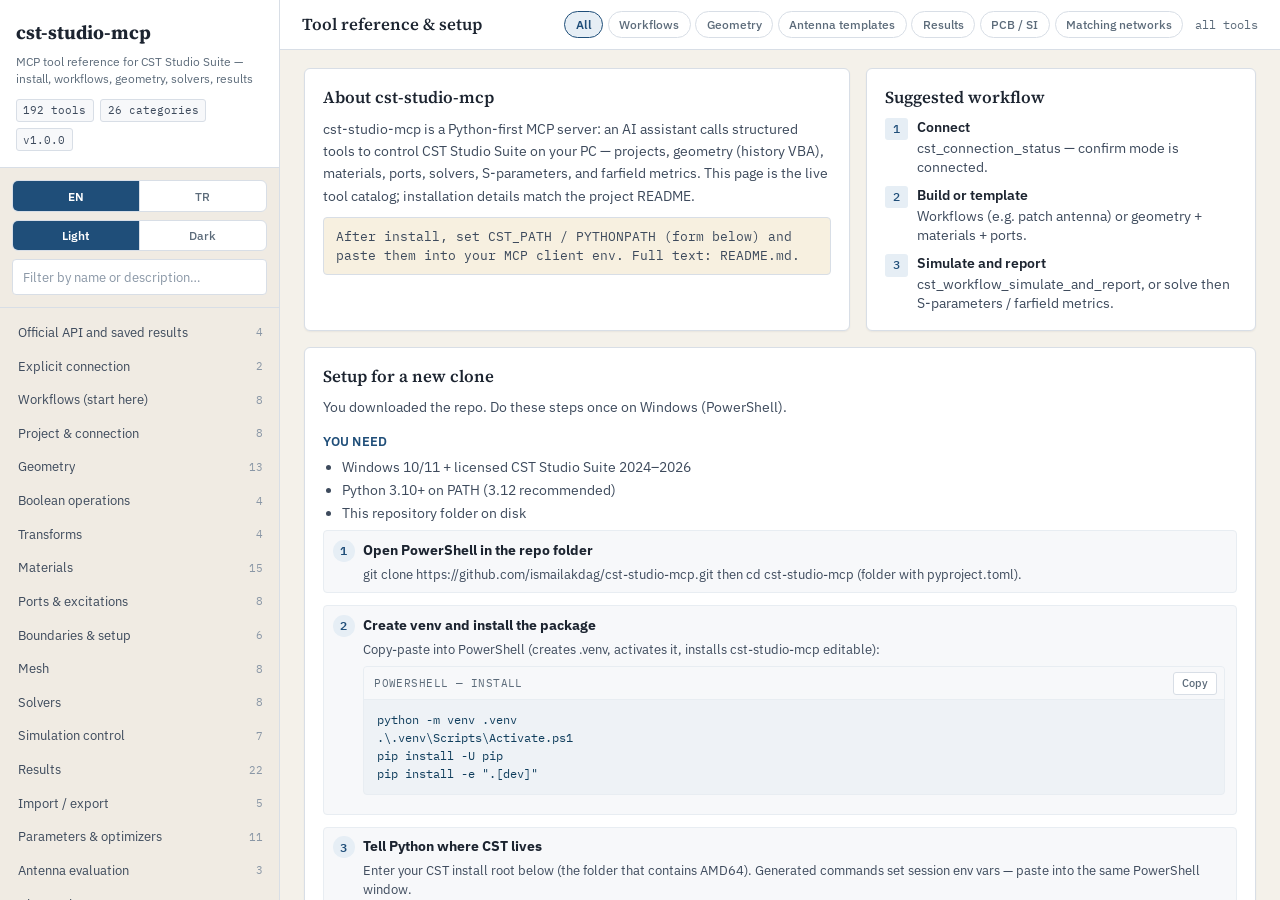
==== commit e027735f: "Add power-balance and setup checks, SMA edge connector, surface-current maps; fix TD solver config L" ====
--- a/docs/index.html
+++ b/docs/index.html
@@ -887,7 +887,7 @@
   </section>
 </div>
 
-<script id="catalog" type="application/json">{"name": "cst-studio-mcp", "version": "1.1.0", "total_tools": 188, "categories": [{"id": "official", "title_en": "Official API and saved results", "title_tr": "Resmî API ve kayıtlı sonuçlar", "blurb_en": "Read local CST Python/VBA help and complex saved results without opening CST.", "blurb_tr": "CST açmadan yerel Python/VBA belgelerini ve kayıtlı kompleks sonuçları okuyun.", "module": "official", "count": 4, "tools": [{"name": "cst_search_help", "description": "Search the installed official CST Python/VBA help by topic filename. Does not start CST. Read the matching help before constructing API calls.", "category_id": "official", "params": [{"name": "query", "type": "string", "description": "", "default": null, "enum": null, "required": true}, {"name": "limit", "type": "integer", "description": "", "default": 15, "enum": null, "required": false}], "required": ["query"]}, {"name": "cst_read_help", "description": "Read a paginated official local CST help topic returned by cst_search_help. No GUI or solver.", "category_id": "official", "params": [{"name": "topic", "type": "string", "description": "", "default": null, "enum": null, "required": true}, {"name": "offset", "type": "integer", "description": "", "default": 0, "enum": null, "required": false}, {"name": "max_chars", "type": "integer", "description": "", "default": 10000, "enum": null, "required": false}], "required": ["topic"]}, {"name": "cst_list_saved_results", "description": "List exact result tree paths and run IDs from a saved, unpacked, completed .cst file using cst.results. No connection or CST GUI is required. Do not use a file currently being solved.", "category_id": "official", "params": [{"name": "project_path", "type": "string", "description": "", "default": null, "enum": null, "required": true}, {"name": "contains", "type": "string", "description": "", "default": "", "enum": null, "required": false}, {"name": "offset", "type": "integer", "description": "", "default": 0, "enum": null, "required": false}, {"name": "limit", "type": "integer", "description": "", "default": 50, "enum": null, "required": false}], "required": ["project_path"]}, {"name": "cst_read_saved_result", "description": "Read a complete complex 1D curve by exact tree path and run_id from a completed saved .cst, without opening CST. Raw real/imag are preserved; format adds derived values. max_points=0 returns all samples; otherwise returns an explicitly sampled preview.", "category_id": "official", "params": [{"name": "project_path", "type": "string", "description": "", "default": null, "enum": null, "required": true}, {"name": "tree_path", "type": "string", "description": "", "default": null, "enum": null, "required": true}, {"name": "run_id", "type": "integer", "description": "", "default": 0, "enum": null, "required": false}, {"name": "format", "type": "string", "description": "", "default": "real_imag", "enum": ["real_imag", "db", "mag", "phase"], "required": false}, {"name": "max_points", "type": "integer", "description": "", "default": 200, "enum": null, "required": false}], "required": ["project_path", "tree_path"]}]}, {"id": "connection", "title_en": "Explicit connection", "title_tr": "Açık bağlantı yönetimi", "blurb_en": "Attach to CST explicitly; disconnect without closing user projects.", "blurb_tr": "CST bağlantısını açıkça kurun; kullanıcı projelerini kapatmadan ayrılın.", "module": "connection", "count": 2, "tools": [{"name": "cst_connect", "description": "Explicitly attach to a running CST Design Environment or start one. Disabled mode never connects.", "category_id": "connection", "params": [], "required": []}, {"name": "cst_disconnect", "description": "Detach this MCP session without closing CST, projects, or a running solver.", "category_id": "connection", "params": [], "required": []}]}, {"id": "workflows", "title_en": "Workflows (start here)", "title_tr": "İş akışları (buradan başla)", "blurb_en": "One-shot helpers for common tasks. New users should start here.", "blurb_tr": "Sık işler için tek adımlık yardımcılar. Yeni kullanıcılar buradan başlamalı.", "module": "workflows", "count": 8, "tools": [{"name": "cst_workflow_patch_antenna", "description": "END-TO-END / Uçtan uca: size a rectangular microstrip patch, build substrate/ground/patch/feed, frequency, open BCs, waveguide port, farfield monitor. Does not connect to or start CST; call cst_connect first for live execution, otherwise it returns offline VBA. Does NOT run the solver. Simülasyon çalıştırmaz — next: cst_workflow_run_and_s11 or cst_run_simulation.", "category_id": "workflows", "params": [{"name": "frequency_ghz", "type": "number", "description": "Center frequency (GHz) / Merkez frekans", "default": null, "enum": null, "required": true}, {"name": "epsilon_r", "type": "number", "description": "Substrate εr", "default": 4.4, "enum": null, "required": false}, {"name": "height_mm", "type": "number", "description": "Substrate height (mm)", "default": 1.6, "enum": null, "required": false}, {"name": "tan_delta", "type": "number", "description": "Loss tangent", "default": 0.02, "enum": null, "required": false}, {"name": "feed_type", "type": "string", "description": "", "default": "inset", "enum": ["inset", "microstrip", "probe"], "required": false}, {"name": "project_path", "type": "string", "description": "Optional .cst path when creating a new project", "default": null, "enum": null, "required": false}, {"name": "create_project", "type": "boolean", "description": "", "default": true, "enum": null, "required": false}], "required": ["frequency_ghz"]}, {"name": "cst_workflow_run_and_s11", "description": "Run solver and return structured S11/Sij with metrics (min dB, bandwidth). BLOCKING: waits for the whole solve (up to timeout_s) inside one tool call; many MCP clients abort calls after ~60 s. For longer solves use cst_run_simulation_async + cst_wait_for_simulation, then cst_get_s_parameters. Solver çalıştırır ve S parametrelerini metriklerle döner.", "category_id": "workflows", "params": [{"name": "port_out", "type": "integer", "description": "", "default": 1, "enum": null, "required": false}, {"name": "port_in", "type": "integer", "description": "", "default": 1, "enum": null, "required": false}, {"name": "timeout_s", "type": "number", "description": "", "default": 3600, "enum": null, "required": false}, {"name": "max_points", "type": "integer", "description": "", "default": 200, "enum": null, "required": false}], "required": []}, {"name": "cst_design_patch_only", "description": "Calculate microstrip patch dimensions only (offline, no CST). Sadece boyut hesabı — CST gerekmez.", "category_id": "workflows", "params": [{"name": "frequency_ghz", "type": "number", "description": "", "default": null, "enum": null, "required": true}, {"name": "epsilon_r", "type": "number", "description": "", "default": 4.4, "enum": null, "required": false}, {"name": "height_mm", "type": "number", "description": "", "default": 1.6, "enum": null, "required": false}, {"name": "tan_delta", "type": "number", "description": "", "default": 0.02, "enum": null, "required": false}, {"name": "feed_type", "type": "string", "description": "", "default": "inset", "enum": ["inset", "microstrip", "probe"], "required": false}], "required": ["frequency_ghz"]}, {"name": "cst_export_structure_views", "description": "Export structure screenshots (perspective/xy/xz/yz) via Plot.ExportImage. Yapı görünüm görsellerini dışa aktarır. Connected mode required.", "category_id": "workflows", "params": [{"name": "out_dir", "type": "string", "description": "Output folder (default: work_dir/exports/views)", "default": null, "enum": null, "required": false}, {"name": "width", "type": "integer", "description": "", "default": 1280, "enum": null, "required": false}, {"name": "height", "type": "integer", "description": "", "default": 720, "enum": null, "required": false}, {"name": "views", "type": "array", "description": "Subset of: perspective, xy, xz, yz", "default": null, "enum": null, "required": false}], "required": []}, {"name": "cst_workflow_design_report", "description": "ONE-SHOT design package after modeling/simulation: project status, parameters/dimensions, S-parameters (+metrics), best-effort farfield export, and structure view images. Each section fails soft — you still get partial results. Tasarım bittikten sonra boyutlar, S11, uzak alan ve görselleri tek çağrıda toplar.", "category_id": "workflows", "params": [{"name": "port", "type": "integer", "description": "", "default": 1, "enum": null, "required": false}, {"name": "frequency_ghz", "type": "number", "description": "Optional farfield monitor frequency hint", "default": null, "enum": null, "required": false}, {"name": "include_images", "type": "boolean", "description": "", "default": true, "enum": null, "required": false}, {"name": "include_sparams", "type": "boolean", "description": "", "default": true, "enum": null, "required": false}, {"name": "include_farfield", "type": "boolean", "description": "", "default": true, "enum": null, "required": false}, {"name": "include_parameters", "type": "boolean", "description": "", "default": true, "enum": null, "required": false}, {"name": "max_points", "type": "integer", "description": "", "default": 200, "enum": null, "required": false}, {"name": "out_dir", "type": "string", "description": "Report folder (default under CST_WORK_DIR/exports/report_*)", "default": null, "enum": null, "required": false}], "required": []}, {"name": "cst_workflow_simulate_and_report", "description": "Run the solver, then immediately build a design report (S-params + views + optional farfield). BLOCKING: waits for the whole solve (up to timeout_s) inside one tool call; many MCP clients abort calls after ~60 s. For longer solves use cst_run_simulation_async + cst_wait_for_simulation, then cst_workflow_design_report. Simülasyonu çalıştırıp rapor paketini üretir.", "category_id": "workflows", "params": [{"name": "port", "type": "integer", "description": "", "default": 1, "enum": null, "required": false}, {"name": "frequency_ghz", "type": "number", "description": "", "default": null, "enum": null, "required": false}, {"name": "timeout_s", "type": "number", "description": "", "default": 3600, "enum": null, "required": false}, {"name": "include_images", "type": "boolean", "description": "", "default": true, "enum": null, "required": false}, {"name": "include_farfield", "type": "boolean", "description": "", "default": true, "enum": null, "required": false}, {"name": "max_points", "type": "integer", "description": "", "default": 200, "enum": null, "required": false}, {"name": "out_dir", "type": "string", "description": "", "default": null, "enum": null, "required": false}], "required": []}, {"name": "cst_discover_farfield_monitors", "description": "Discover farfield monitors from the project Result folder and tree-path heuristics. Uzak alan monitörlerini disk + path sezgisiyle listeler.", "category_id": "workflows", "params": [], "required": []}, {"name": "cst_get_farfield_metrics", "description": "Read antenna metrics after a solve: S11 + radiation/total efficiency from 1D Results, plus max realized gain via official FarfieldPlot.GetMax (SelectTreeItem Farfields\\farfield (f=X) [1] → Plot → GetMax). Does NOT use ASCIIExportSummary (that API spams Message on CST 2026). Solve sonrası S11, verimlilik ve max gain; GUI farfield ile uyumlu.", "category_id": "workflows", "params": [{"name": "frequency_ghz", "type": "number", "description": "Design frequency in GHz (for nearest efficiency sample)", "default": null, "enum": null, "required": false}, {"name": "monitor_name", "type": "string", "description": "Optional exact monitor label, e.g. farfield (f=2.4) [1]", "default": null, "enum": null, "required": false}, {"name": "try_farfield_plot", "type": "boolean", "description": "If true (default), also run FarfieldPlot.GetMax for peak realized gain. Set false for 1D-only metrics.", "default": true, "enum": null, "required": false}], "required": []}]}, {"id": "project", "title_en": "Project & connection", "title_tr": "Proje ve bağlantı", "blurb_en": "Create, open, save projects and check CST connection.", "blurb_tr": "Proje aç/kaydet ve CST bağlantısını kontrol et.", "module": "project", "count": 8, "tools": [{"name": "cst_create_project", "description": "Create a new CST Studio Suite project file. In connected mode the project is created directly; in offline mode a VBA script is returned for manual execution.", "category_id": "project", "params": [{"name": "path", "type": "string", "description": "Full file path for the new project, e.g. 'C:/cst_projects/MyAntenna.cst'.", "default": null, "enum": null, "required": true}, {"name": "project_type", "type": "string", "description": "CST project type. One of: MWS (Microwave Studio), EMS (EM Studio), PS (Particle Studio), MPS (Mphysics Studio), CS (Cable Studio), DS (Design Studio), PCB (PCB Studio).", "default": "MWS", "enum": ["MWS", "EMS", "PS", "MPS", "CS", "DS", "PCB"], "required": false}], "required": ["path"]}, {"name": "cst_open_project", "description": "Open an existing CST Studio Suite project. In connected mode the project is opened in the running instance; in offline mode a reference is stored for subsequent operations.", "category_id": "project", "params": [{"name": "path", "type": "string", "description": "Full file path of the existing .cst project to open.", "default": null, "enum": null, "required": true}], "required": ["path"]}, {"name": "cst_save_project", "description": "Save the currently open CST project. Optionally provide a new path to 'Save As'.", "category_id": "project", "params": [{"name": "path", "type": "string", "description": "Optional file path for 'Save As'. If omitted, saves to the current project path.", "default": null, "enum": null, "required": false}], "required": []}, {"name": "cst_close_project", "description": "Close the currently open CST project and release its resources.", "category_id": "project", "params": [], "required": []}, {"name": "cst_project_info", "description": "Get information about the currently open CST project, including connection mode, project path, and status.", "category_id": "project", "params": [], "required": []}, {"name": "cst_project_tree", "description": "List items in the CST project navigation tree. Optionally specify a subtree path such as 'Components', 'Materials', 'Ports', 'Monitors', or 'Results'.", "category_id": "project", "params": [{"name": "tree_path", "type": "string", "description": "Navigation tree path to list, e.g. 'Components', 'Results', or '2D/3D Results'. Omit for the root tree.", "default": null, "enum": null, "required": false}, {"name": "max_depth", "type": "integer", "description": "How many levels below tree_path to enumerate (default 3).", "default": 3, "enum": null, "required": false}], "required": []}, {"name": "cst_export_project", "description": "Export the current CST project or its geometry to another format such as STL, STEP, IGES, SAT, OBJ, or NASTRAN.", "category_id": "project", "params": [{"name": "path", "type": "string", "description": "Destination file path for the exported file.", "default": null, "enum": null, "required": true}, {"name": "format", "type": "string", "description": "Export format. One of: stl, sat, stp, igs, obj, nas.", "default": null, "enum": ["stl", "sat", "stp", "igs", "obj", "nas"], "required": true}], "required": ["path", "format"]}, {"name": "cst_connection_status", "description": "Get the current CST Studio connection status, including mode (connected/offline), CST availability, version, and work directory.", "category_id": "project", "params": [], "required": []}]}, {"id": "geometry", "title_en": "Geometry", "title_tr": "Geometri", "blurb_en": "3D shapes: bricks, cylinders, spheres, extrusions, wires…", "blurb_tr": "3B şekiller: kutu, silindir, küre, extrude, tel…", "module": "geometry", "count": 13, "tools": [{"name": "cst_create_brick", "description": "Create a rectangular brick (box) in CST Studio.", "category_id": "geometry", "params": [{"name": "component", "type": "string", "description": "Component name (e.g. 'Antenna')", "default": null, "enum": null, "required": true}, {"name": "name", "type": "string", "description": "Solid name (e.g. 'Substrate')", "default": null, "enum": null, "required": true}, {"name": "material", "type": "string", "description": "Material name", "default": "PEC", "enum": null, "required": false}, {"name": "x_min", "type": "number", "description": "X range minimum", "default": null, "enum": null, "required": true}, {"name": "x_max", "type": "number", "description": "X range maximum", "default": null, "enum": null, "required": true}, {"name": "y_min", "type": "number", "description": "Y range minimum", "default": null, "enum": null, "required": true}, {"name": "y_max", "type": "number", "description": "Y range maximum", "default": null, "enum": null, "required": true}, {"name": "z_min", "type": "number", "description": "Z range minimum", "default": null, "enum": null, "required": true}, {"name": "z_max", "type": "number", "description": "Z range maximum", "default": null, "enum": null, "required": true}], "required": ["component", "name", "x_min", "x_max", "y_min", "y_max", "z_min", "z_max"]}, {"name": "cst_create_cylinder", "description": "Create a cylinder in CST Studio. Use inner_radius=0 for a solid cylinder.", "category_id": "geometry", "params": [{"name": "component", "type": "string", "description": "Component name", "default": null, "enum": null, "required": true}, {"name": "name", "type": "string", "description": "Solid name", "default": null, "enum": null, "required": true}, {"name": "material", "type": "string", "description": "Material name", "default": "PEC", "enum": null, "required": false}, {"name": "axis", "type": "string", "description": "Cylinder axis", "default": null, "enum": ["x", "y", "z"], "required": true}, {"name": "outer_radius", "type": "number", "description": "Outer radius", "default": null, "enum": null, "required": true}, {"name": "inner_radius", "type": "number", "description": "Inner radius (0 for solid)", "default": 0, "enum": null, "required": false}, {"name": "center_x", "type": "number", "description": "Center X coordinate", "default": 0, "enum": null, "required": false}, {"name": "center_y", "type": "number", "description": "Center Y coordinate", "default": 0, "enum": null, "required": false}, {"name": "center_z", "type": "number", "description": "Center Z coordinate", "default": 0, "enum": null, "required": false}, {"name": "range_min", "type": "number", "description": "Axis range minimum", "default": null, "enum": null, "required": true}, {"name": "range_max", "type": "number", "description": "Axis range maximum", "default": null, "enum": null, "required": true}], "required": ["component", "name", "axis", "outer_radius", "range_min", "range_max"]}, {"name": "cst_create_cone", "description": "Create a cone or truncated cone in CST Studio.", "category_id": "geometry", "params": [{"name": "component", "type": "string", "description": "Component name", "default": null, "enum": null, "required": true}, {"name": "name", "type": "string", "description": "Solid name", "default": null, "enum": null, "required": true}, {"name": "material", "type": "string", "description": "Material name", "default": "PEC", "enum": null, "required": false}, {"name": "axis", "type": "string", "description": "Cone axis", "default": null, "enum": ["x", "y", "z"], "required": true}, {"name": "bottom_radius", "type": "number", "description": "Bottom radius", "default": null, "enum": null, "required": true}, {"name": "top_radius", "type": "number", "description": "Top radius (0 for pointed cone)", "default": null, "enum": null, "required": true}, {"name": "center_x", "type": "number", "description": "Center X coordinate", "default": 0, "enum": null, "required": false}, {"name": "center_y", "type": "number", "description": "Center Y coordinate", "default": 0, "enum": null, "required": false}, {"name": "center_z", "type": "number", "description": "Center Z coordinate", "default": 0, "enum": null, "required": false}, {"name": "range_min", "type": "number", "description": "Axis range minimum", "default": null, "enum": null, "required": true}, {"name": "range_max", "type": "number", "description": "Axis range maximum", "default": null, "enum": null, "required": true}], "required": ["component", "name", "axis", "bottom_radius", "top_radius", "range_min", "range_max"]}, {"name": "cst_create_sphere", "description": "Create a sphere in CST Studio.", "category_id": "geometry", "params": [{"name": "component", "type": "string", "description": "Component name", "default": null, "enum": null, "required": true}, {"name": "name", "type": "string", "description": "Solid name", "default": null, "enum": null, "required": true}, {"name": "material", "type": "string", "description": "Material name", "default": "PEC", "enum": null, "required": false}, {"name": "center_x", "type": "number", "description": "Center X coordinate", "default": 0, "enum": null, "required": false}, {"name": "center_y", "type": "number", "description": "Center Y coordinate", "default": 0, "enum": null, "required": false}, {"name": "center_z", "type": "number", "description": "Center Z coordinate", "default": 0, "enum": null, "required": false}, {"name": "radius", "type": "number", "description": "Sphere radius", "default": null, "enum": null, "required": true}, {"name": "segments", "type": "integer", "description": "Number of segments (0=auto)", "default": 0, "enum": null, "required": false}], "required": ["component", "name", "radius"]}, {"name": "cst_create_torus", "description": "Create a torus in CST Studio.", "category_id": "geometry", "params": [{"name": "component", "type": "string", "description": "Component name", "default": null, "enum": null, "required": true}, {"name": "name", "type": "string", "description": "Solid name", "default": null, "enum": null, "required": true}, {"name": "material", "type": "string", "description": "Material name", "default": "PEC", "enum": null, "required": false}, {"name": "axis", "type": "string", "description": "Torus axis", "default": null, "enum": ["x", "y", "z"], "required": true}, {"name": "center_x", "type": "number", "description": "Center X coordinate", "default": 0, "enum": null, "required": false}, {"name": "center_y", "type": "number", "description": "Center Y coordinate", "default": 0, "enum": null, "required": false}, {"name": "center_z", "type": "number", "description": "Center Z coordinate", "default": 0, "enum": null, "required": false}, {"name": "outer_radius", "type": "number", "description": "Major radius (center to tube center)", "default": null, "enum": null, "required": true}, {"name": "inner_radius", "type": "number", "description": "Minor radius (tube radius)", "default": null, "enum": null, "required": true}], "required": ["component", "name", "axis", "outer_radius", "inner_radius"]}, {"name": "cst_create_extrude", "description": "Extrude a 2D polygon profile into a 3D solid in CST Studio.", "category_id": "geometry", "params": [{"name": "component", "type": "string", "description": "Component name", "default": null, "enum": null, "required": true}, {"name": "name", "type": "string", "description": "Solid name", "default": null, "enum": null, "required": true}, {"name": "material", "type": "string", "description": "Material name", "default": "PEC", "enum": null, "required": false}, {"name": "points", "type": "array", "description": "List of [x, y] coordinate pairs forming the profile polygon", "default": null, "enum": null, "required": true}, {"name": "height", "type": "number", "description": "Extrusion height", "default": null, "enum": null, "required": true}], "required": ["component", "name", "points", "height"]}, {"name": "cst_create_loft", "description": "Create a lofted solid between two or more 2D profiles in CST Studio.", "category_id": "geometry", "params": [{"name": "component", "type": "string", "description": "Component name", "default": null, "enum": null, "required": true}, {"name": "name", "type": "string", "description": "Solid name", "default": null, "enum": null, "required": true}, {"name": "material", "type": "string", "description": "Material name", "default": "PEC", "enum": null, "required": false}, {"name": "profiles", "type": "array", "description": "List of profiles, each a list of [x, y] coordinate pairs", "default": null, "enum": null, "required": true}], "required": ["component", "name", "profiles"]}, {"name": "cst_create_wire", "description": "Create a bondwire / wire between two points in CST Studio.", "category_id": "geometry", "params": [{"name": "component", "type": "string", "description": "Component name", "default": null, "enum": null, "required": true}, {"name": "name", "type": "string", "description": "Solid name", "default": null, "enum": null, "required": true}, {"name": "start_x", "type": "number", "description": "Start point X", "default": null, "enum": null, "required": true}, {"name": "start_y", "type": "number", "description": "Start point Y", "default": null, "enum": null, "required": true}, {"name": "start_z", "type": "number", "description": "Start point Z", "default": null, "enum": null, "required": true}, {"name": "end_x", "type": "number", "description": "End point X", "default": null, "enum": null, "required": true}, {"name": "end_y", "type": "number", "description": "End point Y", "default": null, "enum": null, "required": true}, {"name": "end_z", "type": "number", "description": "End point Z", "default": null, "enum": null, "required": true}, {"name": "radius", "type": "number", "description": "Wire radius", "default": null, "enum": null, "required": true}], "required": ["component", "name", "start_x", "start_y", "start_z", "end_x", "end_y", "end_z", "radius"]}, {"name": "cst_create_polygon3d", "description": "Create a 3D polygon curve in CST Studio.", "category_id": "geometry", "params": [{"name": "name", "type": "string", "description": "Curve name", "default": null, "enum": null, "required": true}, {"name": "points", "type": "array", "description": "List of [x, y, z] coordinate triples", "default": null, "enum": null, "required": true}], "required": ["name", "points"]}, {"name": "cst_create_analytical_curve", "description": "Create a parametric analytical curve in CST Studio using expressions of parameter t.", "category_id": "geometry", "params": [{"name": "name", "type": "string", "description": "Curve name", "default": null, "enum": null, "required": true}, {"name": "x_expr", "type": "string", "description": "X expression as function of t (e.g. 'cos(t)')", "default": null, "enum": null, "required": true}, {"name": "y_expr", "type": "string", "description": "Y expression as function of t (e.g. 'sin(t)')", "default": null, "enum": null, "required": true}, {"name": "z_expr", "type": "string", "description": "Z expression as function of t (e.g. 't')", "default": null, "enum": null, "required": true}, {"name": "t_min", "type": "number", "description": "Parameter t minimum value", "default": null, "enum": null, "required": true}, {"name": "t_max", "type": "number", "description": "Parameter t maximum value", "default": null, "enum": null, "required": true}], "required": ["name", "x_expr", "y_expr", "z_expr", "t_min", "t_max"]}, {"name": "cst_create_face_from_curves", "description": "Create a planar face from one or more closed curves in CST Studio.", "category_id": "geometry", "params": [{"name": "component", "type": "string", "description": "Component name", "default": null, "enum": null, "required": true}, {"name": "name", "type": "string", "description": "Face/solid name", "default": null, "enum": null, "required": true}, {"name": "curve_names", "type": "array", "description": "List of curve names to form the face boundary", "default": null, "enum": null, "required": true}], "required": ["component", "name", "curve_names"]}, {"name": "cst_create_ecylinder", "description": "Create an elliptical cylinder in CST Studio.", "category_id": "geometry", "params": [{"name": "component", "type": "string", "description": "Component name", "default": null, "enum": null, "required": true}, {"name": "name", "type": "string", "description": "Solid name", "default": null, "enum": null, "required": true}, {"name": "material", "type": "string", "description": "Material name", "default": "PEC", "enum": null, "required": false}, {"name": "axis", "type": "string", "description": "Cylinder axis", "default": null, "enum": ["x", "y", "z"], "required": true}, {"name": "x_radius", "type": "number", "description": "Radius in local X direction", "default": null, "enum": null, "required": true}, {"name": "y_radius", "type": "number", "description": "Radius in local Y direction", "default": null, "enum": null, "required": true}, {"name": "center_x", "type": "number", "description": "Center X coordinate", "default": 0, "enum": null, "required": false}, {"name": "center_y", "type": "number", "description": "Center Y coordinate", "default": 0, "enum": null, "required": false}, {"name": "center_z", "type": "number", "description": "Center Z coordinate", "default": 0, "enum": null, "required": false}, {"name": "range_min", "type": "number", "description": "Axis range minimum", "default": null, "enum": null, "required": true}, {"name": "range_max", "type": "number", "description": "Axis range maximum", "default": null, "enum": null, "required": true}], "required": ["component", "name", "axis", "x_radius", "y_radius", "range_min", "range_max"]}, {"name": "cst_create_polygon_extrude", "description": "Create a polygon and extrude it along an axis in CST Studio. Convenience tool combining polygon profile creation and extrusion.", "category_id": "geometry", "params": [{"name": "component", "type": "string", "description": "Component name", "default": null, "enum": null, "required": true}, {"name": "name", "type": "string", "description": "Solid name", "default": null, "enum": null, "required": true}, {"name": "material", "type": "string", "description": "Material name", "default": "PEC", "enum": null, "required": false}, {"name": "points", "type": "array", "description": "List of [x, y] coordinate pairs forming the polygon", "default": null, "enum": null, "required": true}, {"name": "height", "type": "number", "description": "Extrusion height", "default": null, "enum": null, "required": true}, {"name": "axis", "type": "string", "description": "Extrusion axis", "default": "z", "enum": ["x", "y", "z"], "required": false}], "required": ["component", "name", "points", "height"]}]}, {"id": "boolean", "title_en": "Boolean operations", "title_tr": "Boolean işlemler", "blurb_en": "Combine solids: add, subtract, intersect, insert.", "blurb_tr": "Katıları birleştir: ekle, çıkar, kesişim, insert.", "module": "boolean", "count": 4, "tools": [{"name": "cst_boolean_add", "description": "Unite/add two solids together. The result replaces solid1 with the combined volume of both shapes.", "category_id": "boolean", "params": [{"name": "solid1", "type": "string", "description": "First solid (result kept here) in \"Component:Solid\" format", "default": null, "enum": null, "required": true}, {"name": "solid2", "type": "string", "description": "Second solid (merged into first) in \"Component:Solid\" format", "default": null, "enum": null, "required": true}], "required": ["solid1", "solid2"]}, {"name": "cst_boolean_subtract", "description": "Subtract solid2 from solid1. The overlapping volume of solid2 is removed from solid1. Solid2 is deleted.", "category_id": "boolean", "params": [{"name": "solid1", "type": "string", "description": "Solid to subtract from in \"Component:Solid\" format", "default": null, "enum": null, "required": true}, {"name": "solid2", "type": "string", "description": "Solid to subtract (removed) in \"Component:Solid\" format", "default": null, "enum": null, "required": true}], "required": ["solid1", "solid2"]}, {"name": "cst_boolean_intersect", "description": "Intersect two solids. Only the overlapping volume is kept, replacing solid1. Solid2 is deleted.", "category_id": "boolean", "params": [{"name": "solid1", "type": "string", "description": "First solid in \"Component:Solid\" format", "default": null, "enum": null, "required": true}, {"name": "solid2", "type": "string", "description": "Second solid in \"Component:Solid\" format", "default": null, "enum": null, "required": true}], "required": ["solid1", "solid2"]}, {"name": "cst_boolean_insert", "description": "Insert solid2 into solid1. Solid2 is embedded within solid1, maintaining both material regions at the overlap.", "category_id": "boolean", "params": [{"name": "solid1", "type": "string", "description": "Host solid in \"Component:Solid\" format", "default": null, "enum": null, "required": true}, {"name": "solid2", "type": "string", "description": "Solid to insert in \"Component:Solid\" format", "default": null, "enum": null, "required": true}], "required": ["solid1", "solid2"]}]}, {"id": "transforms", "title_en": "Transforms", "title_tr": "Dönüşümler", "blurb_en": "Move, rotate, mirror, and scale solids.", "blurb_tr": "Taşı, döndür, ayna, ölçekle.", "module": "transforms", "count": 4, "tools": [{"name": "cst_transform_translate", "description": "Translate (move) a solid by a displacement vector (dx, dy, dz). Optionally create a translated copy.", "category_id": "transforms", "params": [{"name": "solid", "type": "string", "description": "Solid reference in \"Component:Solid\" format", "default": null, "enum": null, "required": true}, {"name": "dx", "type": "number", "description": "Translation distance along X axis", "default": null, "enum": null, "required": true}, {"name": "dy", "type": "number", "description": "Translation distance along Y axis", "default": null, "enum": null, "required": true}, {"name": "dz", "type": "number", "description": "Translation distance along Z axis", "default": null, "enum": null, "required": true}, {"name": "copy", "type": "boolean", "description": "If true, create a copy instead of moving the original", "default": false, "enum": null, "required": false}], "required": ["solid", "dx", "dy", "dz"]}, {"name": "cst_transform_rotate", "description": "Rotate a solid by a given angle around an axis (x, y, or z). An optional center point can be specified.", "category_id": "transforms", "params": [{"name": "solid", "type": "string", "description": "Solid reference in \"Component:Solid\" format", "default": null, "enum": null, "required": true}, {"name": "angle", "type": "number", "description": "Rotation angle in degrees", "default": null, "enum": null, "required": true}, {"name": "axis", "type": "string", "description": "Rotation axis", "default": null, "enum": ["x", "y", "z"], "required": true}, {"name": "center_x", "type": "number", "description": "X coordinate of the transform center", "default": 0, "enum": null, "required": false}, {"name": "center_y", "type": "number", "description": "Y coordinate of the transform center", "default": 0, "enum": null, "required": false}, {"name": "center_z", "type": "number", "description": "Z coordinate of the transform center", "default": 0, "enum": null, "required": false}, {"name": "copy", "type": "boolean", "description": "If true, create a copy instead of moving the original", "default": false, "enum": null, "required": false}], "required": ["solid", "angle", "axis"]}, {"name": "cst_transform_mirror", "description": "Mirror a solid across a plane (xy, xz, or yz). An optional center point can be specified.", "category_id": "transforms", "params": [{"name": "solid", "type": "string", "description": "Solid reference in \"Component:Solid\" format", "default": null, "enum": null, "required": true}, {"name": "plane", "type": "string", "description": "Mirror plane", "default": null, "enum": ["xy", "xz", "yz"], "required": true}, {"name": "center_x", "type": "number", "description": "X coordinate of the transform center", "default": 0, "enum": null, "required": false}, {"name": "center_y", "type": "number", "description": "Y coordinate of the transform center", "default": 0, "enum": null, "required": false}, {"name": "center_z", "type": "number", "description": "Z coordinate of the transform center", "default": 0, "enum": null, "required": false}, {"name": "copy", "type": "boolean", "description": "If true, create a copy instead of moving the original", "default": false, "enum": null, "required": false}], "required": ["solid", "plane"]}, {"name": "cst_transform_scale", "description": "Scale a solid by independent factors along each axis. An optional center point can be specified.", "category_id": "transforms", "params": [{"name": "solid", "type": "string", "description": "Solid reference in \"Component:Solid\" format", "default": null, "enum": null, "required": true}, {"name": "scale_x", "type": "number", "description": "Scale factor along X axis", "default": 1.0, "enum": null, "required": false}, {"name": "scale_y", "type": "number", "description": "Scale factor along Y axis", "default": 1.0, "enum": null, "required": false}, {"name": "scale_z", "type": "number", "description": "Scale factor along Z axis", "default": 1.0, "enum": null, "required": false}, {"name": "center_x", "type": "number", "description": "X coordinate of the transform center", "default": 0, "enum": null, "required": false}, {"name": "center_y", "type": "number", "description": "Y coordinate of the transform center", "default": 0, "enum": null, "required": false}, {"name": "center_z", "type": "number", "description": "Z coordinate of the transform center", "default": 0, "enum": null, "required": false}, {"name": "copy", "type": "boolean", "description": "If true, create a copy instead of moving the original", "default": false, "enum": null, "required": false}], "required": ["solid"]}]}, {"id": "materials", "title_en": "Materials", "title_tr": "Malzemeler", "blurb_en": "Metals, dielectrics, and advanced material models.", "blurb_tr": "Metaller, dielektrikler ve gelişmiş malzeme modelleri.", "module": "materials", "count": 15, "tools": [{"name": "cst_create_material", "description": "Create a new material with electromagnetic properties in CST Studio. Specify relative permittivity (epsilon), relative permeability (mu), electric and magnetic loss tangents, and conductivity.", "category_id": "materials", "params": [{"name": "name", "type": "string", "description": "Material name (e.g. 'MySubstrate')", "default": null, "enum": null, "required": true}, {"name": "epsilon", "type": "number", "description": "Relative permittivity (epsilon_r)", "default": 1.0, "enum": null, "required": false}, {"name": "mu", "type": "number", "description": "Relative permeability (mu_r)", "default": 1.0, "enum": null, "required": false}, {"name": "tan_d_e", "type": "number", "description": "Electric loss tangent (tan delta_e)", "default": 0.0, "enum": null, "required": false}, {"name": "tan_d_m", "type": "number", "description": "Magnetic loss tangent (tan delta_m)", "default": 0.0, "enum": null, "required": false}, {"name": "conductivity", "type": "number", "description": "Electric conductivity in S/m", "default": 0.0, "enum": null, "required": false}, {"name": "color_r", "type": "number", "description": "Red colour component (0-1)", "default": 0.6, "enum": null, "required": false}, {"name": "color_g", "type": "number", "description": "Green colour component (0-1)", "default": 0.6, "enum": null, "required": false}, {"name": "color_b", "type": "number", "description": "Blue colour component (0-1)", "default": 0.6, "enum": null, "required": false}, {"name": "transparency", "type": "number", "description": "Transparency (0 = opaque, 1 = fully transparent)", "default": 0.0, "enum": null, "required": false}], "required": ["name"]}, {"name": "cst_create_lossy_metal", "description": "Create a lossy metal material in CST Studio. Lossy metals model finite conductivity skin-effect losses, essential for accurate loss calculations in connectors, waveguides, and PCB traces.", "category_id": "materials", "params": [{"name": "name", "type": "string", "description": "Material name (e.g. 'Lossy Copper')", "default": null, "enum": null, "required": true}, {"name": "conductivity", "type": "number", "description": "Electric conductivity in S/m (e.g. 5.8e7 for copper)", "default": null, "enum": null, "required": true}, {"name": "mu", "type": "number", "description": "Relative permeability (mu_r)", "default": 1.0, "enum": null, "required": false}], "required": ["name", "conductivity"]}, {"name": "cst_create_anisotropic_material", "description": "Create an anisotropic material with per-axis permittivity, permeability, and loss tangent values. Used for crystals, metamaterials, and composite substrates.", "category_id": "materials", "params": [{"name": "name", "type": "string", "description": "Material name", "default": null, "enum": null, "required": true}, {"name": "epsilon_x", "type": "number", "description": "Relative permittivity along X", "default": null, "enum": null, "required": true}, {"name": "epsilon_y", "type": "number", "description": "Relative permittivity along Y", "default": null, "enum": null, "required": true}, {"name": "epsilon_z", "type": "number", "description": "Relative permittivity along Z", "default": null, "enum": null, "required": true}, {"name": "mu_x", "type": "number", "description": "Relative permeability along X", "default": null, "enum": null, "required": true}, {"name": "mu_y", "type": "number", "description": "Relative permeability along Y", "default": null, "enum": null, "required": true}, {"name": "mu_z", "type": "number", "description": "Relative permeability along Z", "default": null, "enum": null, "required": true}, {"name": "tan_d_x", "type": "number", "description": "Electric loss tangent along X", "default": 0.0, "enum": null, "required": false}, {"name": "tan_d_y", "type": "number", "description": "Electric loss tangent along Y", "default": 0.0, "enum": null, "required": false}, {"name": "tan_d_z", "type": "number", "description": "Electric loss tangent along Z", "default": 0.0, "enum": null, "required": false}], "required": ["name", "epsilon_x", "epsilon_y", "epsilon_z", "mu_x", "mu_y", "mu_z"]}, {"name": "cst_load_material", "description": "Load a material from the CST material library by its library name. The material is added to the project under the given name.", "category_id": "materials", "params": [{"name": "name", "type": "string", "description": "Name for the material in the project", "default": null, "enum": null, "required": true}, {"name": "library_name", "type": "string", "description": "Name in the CST library (e.g. 'Copper (annealed)')", "default": null, "enum": null, "required": true}], "required": ["name", "library_name"]}, {"name": "cst_list_materials", "description": "List available materials from the bundled material database. Optionally filter by category: 'metals', 'dielectrics', or 'substrates'. Returns name, key EM properties, and usage notes for each material.", "category_id": "materials", "params": [{"name": "category", "type": "string", "description": "Filter by category: 'metals', 'dielectrics', or 'substrates'", "default": null, "enum": ["metals", "dielectrics", "substrates"], "required": false}], "required": []}, {"name": "cst_assign_material", "description": "Assign a material to an existing solid in CST Studio. The solid is specified as 'Component:SolidName'.", "category_id": "materials", "params": [{"name": "solid", "type": "string", "description": "Solid reference as 'Component:SolidName' (e.g. 'Antenna:Patch')", "default": null, "enum": null, "required": true}, {"name": "material", "type": "string", "description": "Material name to assign", "default": null, "enum": null, "required": true}], "required": ["solid", "material"]}, {"name": "cst_get_material_info", "description": "Get electromagnetic properties of a material from the bundled database. Returns epsilon_r, mu_r, conductivity, loss tangent, and usage notes.", "category_id": "materials", "params": [{"name": "name", "type": "string", "description": "Material name (e.g. 'Copper', 'FR-4', 'Rogers RO4003C')", "default": null, "enum": null, "required": true}], "required": ["name"]}, {"name": "cst_delete_material", "description": "Delete a material from the current CST project.", "category_id": "materials", "params": [{"name": "name", "type": "string", "description": "Name of the material to delete", "default": null, "enum": null, "required": true}], "required": ["name"]}, {"name": "cst_create_debye_material", "description": "Create a frequency-dependent dielectric material using the Debye relaxation model. Models polar dielectrics where permittivity decreases with frequency: eps(w) = eps_inf + delta_eps/(1 + jw*tau). Used for biological tissues, water, polymers, and soil.", "category_id": "materials", "params": [{"name": "name", "type": "string", "description": "Material name (e.g. 'Wet Soil')", "default": null, "enum": null, "required": true}, {"name": "epsilon_inf", "type": "number", "description": "High-frequency (optical) permittivity limit", "default": null, "enum": null, "required": true}, {"name": "delta_epsilon", "type": "number", "description": "Static permittivity increment (eps_s - eps_inf)", "default": null, "enum": null, "required": true}, {"name": "relaxation_time_ps", "type": "number", "description": "Relaxation time in picoseconds", "default": null, "enum": null, "required": true}, {"name": "order", "type": "integer", "description": "Debye model order (1 or 2)", "default": 1, "enum": [1, 2], "required": false}, {"name": "tan_d", "type": "number", "description": "Optional static loss tangent", "default": null, "enum": null, "required": false}], "required": ["name", "epsilon_inf", "delta_epsilon", "relaxation_time_ps"]}, {"name": "cst_create_lorentz_material", "description": "Create a Lorentz oscillator dispersive material. Models resonant dielectric behaviour near absorption bands: eps(w) = eps_inf + delta_eps * w0^2 / (w0^2 - w^2 + j*gamma*w). Used for glass, crystals, and optical materials.", "category_id": "materials", "params": [{"name": "name", "type": "string", "description": "Material name (e.g. 'Optical Glass')", "default": null, "enum": null, "required": true}, {"name": "epsilon_inf", "type": "number", "description": "High-frequency permittivity limit", "default": null, "enum": null, "required": true}, {"name": "delta_epsilon", "type": "number", "description": "Oscillator strength (permittivity increment)", "default": null, "enum": null, "required": true}, {"name": "resonant_freq_ghz", "type": "number", "description": "Resonant frequency in GHz", "default": null, "enum": null, "required": true}, {"name": "damping_freq_ghz", "type": "number", "description": "Damping (collision) frequency in GHz", "default": null, "enum": null, "required": true}], "required": ["name", "epsilon_inf", "delta_epsilon", "resonant_freq_ghz", "damping_freq_ghz"]}, {"name": "cst_create_drude_material", "description": "Create a Drude metal model material for plasmonic and metamaterial simulations. Models free-electron metals: eps(w) = 1 - wp^2 / (w^2 + j*gamma*w). Used for gold, silver, aluminium in optical/THz frequency ranges.", "category_id": "materials", "params": [{"name": "name", "type": "string", "description": "Material name (e.g. 'Drude Gold')", "default": null, "enum": null, "required": true}, {"name": "plasma_freq_ghz", "type": "number", "description": "Plasma frequency in GHz", "default": null, "enum": null, "required": true}, {"name": "collision_freq_ghz", "type": "number", "description": "Collision (damping) frequency in GHz", "default": null, "enum": null, "required": true}], "required": ["name", "plasma_freq_ghz", "collision_freq_ghz"]}, {"name": "cst_create_ferrite_material", "description": "Create a ferrite material with gyrotropic permeability tensor (Polder model). Essential for circulators, isolators, and phase shifters. The Polder tensor describes the anisotropic magnetic response of a magnetised ferrite (Pozar Ch. 9.1).", "category_id": "materials", "params": [{"name": "name", "type": "string", "description": "Material name (e.g. 'YIG Ferrite')", "default": null, "enum": null, "required": true}, {"name": "epsilon_r", "type": "number", "description": "Relative permittivity of the ferrite", "default": null, "enum": null, "required": true}, {"name": "saturation_magnetization_ka_m", "type": "number", "description": "Saturation magnetisation in kA/m (4piMs)", "default": null, "enum": null, "required": true}, {"name": "linewidth_oe", "type": "number", "description": "Ferromagnetic resonance linewidth in Oersted", "default": null, "enum": null, "required": true}, {"name": "applied_field_ka_m", "type": "number", "description": "Applied DC bias magnetic field in kA/m", "default": 0, "enum": null, "required": false}, {"name": "field_direction", "type": "string", "description": "Direction of the applied bias field", "default": "z", "enum": ["x", "y", "z"], "required": false}], "required": ["name", "epsilon_r", "saturation_magnetization_ka_m", "linewidth_oe"]}, {"name": "cst_create_temperature_dependent_material", "description": "Create a material with temperature-dependent electromagnetic properties. Specify base properties and temperature coefficients for thermal-electromagnetic co-simulation.", "category_id": "materials", "params": [{"name": "name", "type": "string", "description": "Material name (e.g. 'Thermal FR-4')", "default": null, "enum": null, "required": true}, {"name": "epsilon_r", "type": "number", "description": "Relative permittivity at reference temperature", "default": null, "enum": null, "required": true}, {"name": "conductivity", "type": "number", "description": "Electric conductivity in S/m at reference temperature", "default": null, "enum": null, "required": true}, {"name": "temp_coeff_epsilon_ppm_k", "type": "number", "description": "Temperature coefficient of permittivity in ppm/K", "default": 0, "enum": null, "required": false}, {"name": "temp_coeff_conductivity", "type": "number", "description": "Temperature coefficient of conductivity (fractional per K)", "default": 0, "enum": null, "required": false}, {"name": "reference_temp_c", "type": "number", "description": "Reference temperature in degrees Celsius", "default": 25, "enum": null, "required": false}], "required": ["name", "epsilon_r", "conductivity"]}, {"name": "cst_create_cole_cole_material", "description": "Create a Cole-Cole dispersive material. Generalisation of the Debye model with a distribution parameter alpha (0-1) that broadens the relaxation spectrum. Used for biological tissues, soil, and broadband absorbers.", "category_id": "materials", "params": [{"name": "name", "type": "string", "description": "Material name (e.g. 'Muscle Tissue')", "default": null, "enum": null, "required": true}, {"name": "epsilon_inf", "type": "number", "description": "High-frequency (optical) permittivity limit", "default": null, "enum": null, "required": true}, {"name": "delta_epsilon", "type": "number", "description": "Static permittivity increment (eps_s - eps_inf)", "default": null, "enum": null, "required": true}, {"name": "relaxation_time_ps", "type": "number", "description": "Relaxation time in picoseconds", "default": null, "enum": null, "required": true}, {"name": "alpha", "type": "number", "description": "Distribution parameter (0 = Debye, 1 = max broadening)", "default": null, "enum": null, "required": true}], "required": ["name", "epsilon_inf", "delta_epsilon", "relaxation_time_ps", "alpha"]}, {"name": "cst_list_ferrite_materials", "description": "List available ferrite materials from the bundled database. Returns name, permittivity, saturation magnetisation, linewidth, loss tangent, maximum frequency, and usage notes for each ferrite.", "category_id": "materials", "params": [], "required": []}]}, {"id": "ports", "title_en": "Ports & excitations", "title_tr": "Portlar ve uyarmalar", "blurb_en": "Waveguide, discrete, plane wave, Floquet…", "blurb_tr": "Dalga kılavuzu, discrete, düzlem dalga, Floquet…", "module": "ports", "count": 8, "tools": [{"name": "cst_add_waveguide_port", "description": "Add a waveguide port for S-parameter excitation. Defines a port face on the boundary of the simulation domain for guided-wave excitation. IMPORTANT: The port plane should be at or near the edge of the model geometry. Ground planes and substrates must NOT extend past the port plane in the port's orientation direction, or VBA execution may hang. For microstrip feeds: place the port at the end of the feed line where the ground/substrate terminates. Use Coordinates='Free' for ports not aligned to the bounding box. Valid orientations: xmin/xmax/ymin/ymax/zmin/zmax.", "category_id": "ports", "params": [{"name": "port_number", "type": "integer", "description": "Port number (1-999)", "default": null, "enum": null, "required": true}, {"name": "orientation", "type": "string", "description": "Face of the bounding box where the port is placed", "default": null, "enum": ["xmin", "xmax", "ymin", "ymax", "zmin", "zmax"], "required": true}, {"name": "x_min", "type": "number", "description": "X-axis minimum coordinate of the port aperture (mm)", "default": null, "enum": null, "required": true}, {"name": "x_max", "type": "number", "description": "X-axis maximum coordinate of the port aperture (mm)", "default": null, "enum": null, "required": true}, {"name": "y_min", "type": "number", "description": "Y-axis minimum coordinate of the port aperture (mm)", "default": null, "enum": null, "required": true}, {"name": "y_max", "type": "number", "description": "Y-axis maximum coordinate of the port aperture (mm)", "default": null, "enum": null, "required": true}, {"name": "z_min", "type": "number", "description": "Z-axis minimum coordinate of the port aperture (mm)", "default": null, "enum": null, "required": true}, {"name": "z_max", "type": "number", "description": "Z-axis maximum coordinate of the port aperture (mm)", "default": null, "enum": null, "required": true}, {"name": "mode_number", "type": "integer", "description": "Number of modes to consider (default 1)", "default": 1, "enum": null, "required": false}, {"name": "coordinates", "type": "string", "description": "Coordinate mode. 'Free' allows arbitrary placement using the specified ranges (required for microstrip/coplanar ports). 'Full' maps the port to the full bounding-box face. 'Picks' uses previously picked geometry faces. Default: 'Free'.", "default": "Free", "enum": ["Free", "Full", "Picks"], "required": false}], "required": ["port_number", "orientation", "x_min", "x_max", "y_min", "y_max", "z_min", "z_max"]}, {"name": "cst_add_discrete_port", "description": "Add a discrete (lumped) port between two points. Used for circuit-level excitation with a defined impedance.", "category_id": "ports", "params": [{"name": "port_number", "type": "integer", "description": "Port number (1-999)", "default": null, "enum": null, "required": true}, {"name": "impedance", "type": "number", "description": "Port impedance in ohms (default 50)", "default": 50.0, "enum": null, "required": false}, {"name": "x1", "type": "number", "description": "X coordinate of the start point (mm)", "default": null, "enum": null, "required": true}, {"name": "y1", "type": "number", "description": "Y coordinate of the start point (mm)", "default": null, "enum": null, "required": true}, {"name": "z1", "type": "number", "description": "Z coordinate of the start point (mm)", "default": null, "enum": null, "required": true}, {"name": "x2", "type": "number", "description": "X coordinate of the end point (mm)", "default": null, "enum": null, "required": true}, {"name": "y2", "type": "number", "description": "Y coordinate of the end point (mm)", "default": null, "enum": null, "required": true}, {"name": "z2", "type": "number", "description": "Z coordinate of the end point (mm)", "default": null, "enum": null, "required": true}, {"name": "port_type", "type": "string", "description": "Excitation type (default SParameter)", "default": "SParameter", "enum": ["SParameter", "Voltage", "Current"], "required": false}], "required": ["port_number", "x1", "y1", "z1", "x2", "y2", "z2"]}, {"name": "cst_add_lumped_element", "description": "Add a lumped R, L, C, or RLC element between two points. Value is in ohms for R, henries for L, farads for C.", "category_id": "ports", "params": [{"name": "name", "type": "string", "description": "Unique name for the lumped element", "default": null, "enum": null, "required": true}, {"name": "element_type", "type": "string", "description": "Type of lumped element", "default": null, "enum": ["R", "L", "C", "RLC_serial", "RLC_parallel"], "required": true}, {"name": "value", "type": "number", "description": "Element value (ohms for R, henries for L, farads for C)", "default": null, "enum": null, "required": true}, {"name": "x1", "type": "number", "description": "X coordinate of the first terminal (mm)", "default": null, "enum": null, "required": true}, {"name": "y1", "type": "number", "description": "Y coordinate of the first terminal (mm)", "default": null, "enum": null, "required": true}, {"name": "z1", "type": "number", "description": "Z coordinate of the first terminal (mm)", "default": null, "enum": null, "required": true}, {"name": "x2", "type": "number", "description": "X coordinate of the second terminal (mm)", "default": null, "enum": null, "required": true}, {"name": "y2", "type": "number", "description": "Y coordinate of the second terminal (mm)", "default": null, "enum": null, "required": true}, {"name": "z2", "type": "number", "description": "Z coordinate of the second terminal (mm)", "default": null, "enum": null, "required": true}], "required": ["name", "element_type", "value", "x1", "y1", "z1", "x2", "y2", "z2"]}, {"name": "cst_add_plane_wave", "description": "Add a plane wave excitation source. Defines an incident plane wave with given direction and polarization for scattering / RCS analysis.", "category_id": "ports", "params": [{"name": "polarization", "type": "string", "description": "Polarization type", "default": null, "enum": ["linear", "circular"], "required": true}, {"name": "theta", "type": "number", "description": "Elevation angle of incidence in degrees (0-180)", "default": null, "enum": null, "required": true}, {"name": "phi", "type": "number", "description": "Azimuth angle of incidence in degrees (0-360)", "default": null, "enum": null, "required": true}, {"name": "e_theta", "type": "number", "description": "Theta component of the polarization vector (default 1)", "default": 1.0, "enum": null, "required": false}, {"name": "e_phi", "type": "number", "description": "Phi component of the polarization vector (default 0)", "default": 0.0, "enum": null, "required": false}], "required": ["polarization", "theta", "phi"]}, {"name": "cst_add_floquet_port", "description": "Add a Floquet port for periodic structures such as frequency selective surfaces, metamaterials, and phased arrays.", "category_id": "ports", "params": [{"name": "port_number", "type": "integer", "description": "Port number (1-999)", "default": null, "enum": null, "required": true}, {"name": "orientation", "type": "string", "description": "Orientation of the Floquet port (zmin or zmax)", "default": null, "enum": ["zmin", "zmax"], "required": true}, {"name": "modes", "type": "integer", "description": "Number of Floquet modes to include (default 2)", "default": 2, "enum": null, "required": false}], "required": ["port_number", "orientation"]}, {"name": "cst_list_ports", "description": "List all ports defined in the current CST project. Returns VBA to query port information, or a description in offline mode.", "category_id": "ports", "params": [], "required": []}, {"name": "cst_delete_port", "description": "Delete a port by its port number.", "category_id": "ports", "params": [{"name": "port_number", "type": "integer", "description": "Port number to delete (1-999)", "default": null, "enum": null, "required": true}], "required": ["port_number"]}, {"name": "cst_add_multipin_port", "description": "Add a waveguide port with multiple mode monitoring for higher-order mode analysis. Used for multimode waveguides, mode converters, and structures where higher-order propagating modes need to be captured.", "category_id": "ports", "params": [{"name": "port_number", "type": "integer", "description": "Port number (1-999)", "default": null, "enum": null, "required": true}, {"name": "orientation", "type": "string", "description": "Face of the bounding box where the port is placed", "default": null, "enum": ["xmin", "xmax", "ymin", "ymax", "zmin", "zmax"], "required": true}, {"name": "x_min", "type": "number", "description": "X-axis minimum coordinate of the port aperture (mm)", "default": null, "enum": null, "required": true}, {"name": "x_max", "type": "number", "description": "X-axis maximum coordinate of the port aperture (mm)", "default": null, "enum": null, "required": true}, {"name": "y_min", "type": "number", "description": "Y-axis minimum coordinate of the port aperture (mm)", "default": null, "enum": null, "required": true}, {"name": "y_max", "type": "number", "description": "Y-axis maximum coordinate of the port aperture (mm)", "default": null, "enum": null, "required": true}, {"name": "z_min", "type": "number", "description": "Z-axis minimum coordinate of the port aperture (mm)", "default": null, "enum": null, "required": true}, {"name": "z_max", "type": "number", "description": "Z-axis maximum coordinate of the port aperture (mm)", "default": null, "enum": null, "required": true}, {"name": "num_modes", "type": "integer", "description": "Number of modes to monitor (1-10, default 1)", "default": 1, "enum": null, "required": false}], "required": ["port_number", "orientation", "x_min", "x_max", "y_min", "y_max", "z_min", "z_max"]}]}, {"id": "boundaries", "title_en": "Boundaries & setup", "title_tr": "Sınırlar ve kurulum", "blurb_en": "Open/electric walls, background, symmetry, frequency range.", "blurb_tr": "Açık/elektrik duvar, arka plan, simetri, frekans aralığı.", "module": "boundaries", "count": 6, "tools": [{"name": "cst_set_boundary", "description": "Set boundary conditions for the simulation domain. Each face of the bounding box can be assigned an independent boundary type (open, electric, magnetic, periodic, etc.).", "category_id": "boundaries", "params": [{"name": "x_min", "type": "string", "description": "Boundary condition on the -X face", "default": null, "enum": ["open", "open (add space)", "electric", "magnetic", "periodic", "conducting wall", "expanded open"], "required": true}, {"name": "x_max", "type": "string", "description": "Boundary condition on the +X face", "default": null, "enum": ["open", "open (add space)", "electric", "magnetic", "periodic", "conducting wall", "expanded open"], "required": true}, {"name": "y_min", "type": "string", "description": "Boundary condition on the -Y face", "default": null, "enum": ["open", "open (add space)", "electric", "magnetic", "periodic", "conducting wall", "expanded open"], "required": true}, {"name": "y_max", "type": "string", "description": "Boundary condition on the +Y face", "default": null, "enum": ["open", "open (add space)", "electric", "magnetic", "periodic", "conducting wall", "expanded open"], "required": true}, {"name": "z_min", "type": "string", "description": "Boundary condition on the -Z face", "default": null, "enum": ["open", "open (add space)", "electric", "magnetic", "periodic", "conducting wall", "expanded open"], "required": true}, {"name": "z_max", "type": "string", "description": "Boundary condition on the +Z face", "default": null, "enum": ["open", "open (add space)", "electric", "magnetic", "periodic", "conducting wall", "expanded open"], "required": true}], "required": ["x_min", "x_max", "y_min", "y_max", "z_min", "z_max"]}, {"name": "cst_set_background", "description": "Set the background material properties of the simulation domain. The background fills all space not occupied by defined solids.", "category_id": "boundaries", "params": [{"name": "material", "type": "string", "description": "Background material type (default Normal)", "default": "Normal", "enum": ["Normal", "PEC", "PMC"], "required": false}, {"name": "epsilon", "type": "number", "description": "Relative permittivity (default 1.0, used when material is Normal)", "default": 1.0, "enum": null, "required": false}, {"name": "mu", "type": "number", "description": "Relative permeability (default 1.0, used when material is Normal)", "default": 1.0, "enum": null, "required": false}], "required": []}, {"name": "cst_set_symmetry", "description": "Set symmetry planes to reduce computation time. Each axis can be assigned electric or magnetic symmetry, or none. Requires the model geometry and excitation to be compatible with the chosen symmetry.", "category_id": "boundaries", "params": [{"name": "x_plane", "type": "string", "description": "Symmetry condition on the YZ plane (default none)", "default": "none", "enum": ["none", "electric", "magnetic"], "required": false}, {"name": "y_plane", "type": "string", "description": "Symmetry condition on the XZ plane (default none)", "default": "none", "enum": ["none", "electric", "magnetic"], "required": false}, {"name": "z_plane", "type": "string", "description": "Symmetry condition on the XY plane (default none)", "default": "none", "enum": ["none", "electric", "magnetic"], "required": false}], "required": []}, {"name": "cst_set_frequency_range", "description": "Set the simulation frequency range in GHz. This determines the bandwidth over which the solver computes results.", "category_id": "boundaries", "params": [{"name": "f_min", "type": "number", "description": "Minimum frequency in GHz", "default": null, "enum": null, "required": true}, {"name": "f_max", "type": "number", "description": "Maximum frequency in GHz", "default": null, "enum": null, "required": true}], "required": ["f_min", "f_max"]}, {"name": "cst_set_periodic_boundary", "description": "Configure periodic boundary conditions with optional phase shift for unit cell simulation. Sets X and Y boundaries to periodic and configures the phase shift for infinite array, FSS, and metasurface analysis.", "category_id": "boundaries", "params": [{"name": "phase_x_deg", "type": "number", "description": "Phase shift in X direction in degrees (default 0)", "default": 0, "enum": null, "required": false}, {"name": "phase_y_deg", "type": "number", "description": "Phase shift in Y direction in degrees (default 0)", "default": 0, "enum": null, "required": false}], "required": []}, {"name": "cst_set_floquet_port_advanced", "description": "Configure advanced Floquet port settings for periodic structures. Controls the number of Floquet modes and scan angle for phased array element simulation and oblique incidence analysis.", "category_id": "boundaries", "params": [{"name": "num_modes", "type": "integer", "description": "Number of Floquet modes (2-20, default 2)", "default": 2, "enum": null, "required": false}, {"name": "scan_theta_deg", "type": "number", "description": "Scan elevation angle in degrees (default 0)", "default": 0, "enum": null, "required": false}, {"name": "scan_phi_deg", "type": "number", "description": "Scan azimuth angle in degrees (default 0)", "default": 0, "enum": null, "required": false}], "required": []}]}, {"id": "mesh", "title_en": "Mesh", "title_tr": "Mesh", "blurb_en": "Mesh type, density, refinement, adaptive meshing.", "blurb_tr": "Mesh tipi, yoğunluk, iyileştirme, adaptif mesh.", "module": "mesh", "count": 8, "tools": [{"name": "cst_set_mesh_type", "description": "Set the mesh type for the simulation. Hexahedral is used for time-domain, Tetrahedral for frequency-domain, Surface for integral-equation, and Hexahedral TLM for TLM solver.", "category_id": "mesh", "params": [{"name": "mesh_type", "type": "string", "description": "Type of mesh to use", "default": null, "enum": ["Hexahedral", "Tetrahedral", "Surface", "Hexahedral TLM"], "required": true}], "required": ["mesh_type"]}, {"name": "cst_set_mesh_density", "description": "Set global mesh density parameters controlling automatic mesh generation. Higher cells_per_wavelength gives finer mesh and better accuracy at the cost of longer simulation time.", "category_id": "mesh", "params": [{"name": "cells_per_wavelength", "type": "integer", "description": "Number of mesh cells per wavelength (default 15)", "default": 15, "enum": null, "required": false}, {"name": "min_cells", "type": "integer", "description": "Minimum number of mesh steps across any structure (default 5)", "default": 5, "enum": null, "required": false}, {"name": "ratio_limit", "type": "number", "description": "Maximum ratio between adjacent mesh cells (default 20; hexahedral only)", "default": 20, "enum": null, "required": false}, {"name": "mesh_type", "type": "string", "description": "Which MeshSettings map to write: 'Hex' (time domain / hexahedral) or 'Tet' (frequency domain / tetrahedral).", "default": "Hex", "enum": ["Hex", "Tet"], "required": false}], "required": []}, {"name": "cst_add_mesh_refinement", "description": "Add local mesh refinement to a specific solid. This creates finer mesh around critical geometry features like feed points, gaps, or thin layers.", "category_id": "mesh", "params": [{"name": "component", "type": "string", "description": "Component name containing the solid", "default": null, "enum": null, "required": true}, {"name": "solid", "type": "string", "description": "Solid name to refine mesh around", "default": null, "enum": null, "required": true}, {"name": "refinement_factor", "type": "number", "description": "Refinement factor — mesh cells are divided by this value (default 2.0)", "default": 2.0, "enum": null, "required": false}], "required": ["component", "solid"]}, {"name": "cst_set_adaptive_mesh", "description": "Configure adaptive mesh refinement. When enabled, the solver runs multiple passes, refining the mesh in regions of high field gradient until the result converges within the specified threshold.", "category_id": "mesh", "params": [{"name": "enabled", "type": "boolean", "description": "Enable or disable adaptive meshing (default true)", "default": true, "enum": null, "required": false}, {"name": "max_passes", "type": "integer", "description": "Maximum number of adaptive mesh refinement passes (default 3)", "default": 3, "enum": null, "required": false}, {"name": "threshold", "type": "number", "description": "Convergence threshold in dB — stop when S-parameter change is below this (default 0.02)", "default": 0.02, "enum": null, "required": false}], "required": []}, {"name": "cst_get_mesh_info", "description": "Get current mesh statistics and settings. In connected mode this queries the live mesh data; in offline mode it returns the VBA to retrieve mesh info.", "category_id": "mesh", "params": [], "required": []}, {"name": "cst_get_mesh_quality", "description": "Extract mesh quality metrics including total cells, aspect ratios, and cells per wavelength. In connected mode this queries actual mesh statistics; in offline mode it describes what metrics would be returned.", "category_id": "mesh", "params": [], "required": []}, {"name": "cst_set_pml_properties", "description": "Configure PML (Perfectly Matched Layer) absorbing boundary properties. Controls the number of absorbing layers and the target reflection level for fine-tuning radiation boundary accuracy.", "category_id": "mesh", "params": [{"name": "num_layers", "type": "integer", "description": "Number of PML layers (4-12, default 4)", "default": 4, "enum": null, "required": false}, {"name": "reflection_level_db", "type": "number", "description": "Target reflection level in dB (-80 to -20, default -40)", "default": -40, "enum": null, "required": false}], "required": []}, {"name": "cst_add_fixpoint_mesh", "description": "Add a fixed mesh point at specific coordinates for precise field sampling. Ensures the mesh contains a node exactly at the specified location for accurate field probing.", "category_id": "mesh", "params": [{"name": "x", "type": "number", "description": "X coordinate in mm", "default": null, "enum": null, "required": true}, {"name": "y", "type": "number", "description": "Y coordinate in mm", "default": null, "enum": null, "required": true}, {"name": "z", "type": "number", "description": "Z coordinate in mm", "default": null, "enum": null, "required": true}, {"name": "name", "type": "string", "description": "Optional name for the fixed mesh point", "default": null, "enum": null, "required": false}], "required": ["x", "y", "z"]}]}, {"id": "solvers", "title_en": "Solvers", "title_tr": "Çözücüler", "blurb_en": "Time domain, frequency domain, eigenmode, IE…", "blurb_tr": "Zaman alanı, frekans alanı, özmod, IE…", "module": "solvers", "count": 8, "tools": [{"name": "cst_configure_time_domain_solver", "description": "Configure the time domain (transient) solver. This is CST's flagship solver for broadband simulations — it excites the structure with a pulse and computes S-parameters, fields, and farfield across the entire frequency range in a single run.", "category_id": "solvers", "params": [{"name": "accuracy", "type": "number", "description": "Accuracy level in dB — solver stops when energy has decayed to this level (default -40)", "default": -40, "enum": null, "required": false}, {"name": "max_time_steps", "type": "integer", "description": "Maximum number of time steps; 0 means automatic (default 0)", "default": 0, "enum": null, "required": false}, {"name": "stimulation_port", "type": "integer", "description": "Port number used for excitation (default 1)", "default": 1, "enum": null, "required": false}, {"name": "excitation_type", "type": "string", "description": "Excitation signal shape (default Gaussian)", "default": "Gaussian", "enum": ["Gaussian", "Rectangular", "Smooth"], "required": false}, {"name": "normalize_to_fixed_impedance", "type": "boolean", "description": "Normalize S-parameters to a fixed reference impedance (default true)", "default": true, "enum": null, "required": false}, {"name": "fixed_impedance", "type": "number", "description": "Reference impedance in ohms when normalization is enabled (default 50)", "default": 50, "enum": null, "required": false}], "required": []}, {"name": "cst_configure_frequency_domain_solver", "description": "Configure the frequency domain solver. Best for narrowband problems, resonant structures, and when field distributions at specific frequencies are needed. Supports interpolated, discrete, and general-purpose sweep types.", "category_id": "solvers", "params": [{"name": "accuracy", "type": "number", "description": "Solver accuracy / residual target (default 1e-6)", "default": 1e-06, "enum": null, "required": false}, {"name": "f_min", "type": "number", "description": "Minimum frequency in GHz", "default": null, "enum": null, "required": true}, {"name": "f_max", "type": "number", "description": "Maximum frequency in GHz", "default": null, "enum": null, "required": true}, {"name": "samples", "type": "integer", "description": "Number of frequency samples (default 1001)", "default": 1001, "enum": null, "required": false}, {"name": "sweep_type", "type": "string", "description": "Frequency sweep type (default Interpolated)", "default": "Interpolated", "enum": ["Interpolated", "Discrete", "General purpose"], "required": false}], "required": ["f_min", "f_max"]}, {"name": "cst_configure_eigenmode_solver", "description": "Configure the eigenmode solver. Computes resonant frequencies and field distributions of cavity structures. Used for filter design, resonator characterization, and Q-factor extraction.", "category_id": "solvers", "params": [{"name": "number_of_modes", "type": "integer", "description": "Number of eigenmodes to compute (default 5)", "default": 5, "enum": null, "required": false}, {"name": "accuracy", "type": "number", "description": "Solver accuracy target (default 1e-6)", "default": 1e-06, "enum": null, "required": false}, {"name": "f_min", "type": "number", "description": "Lower frequency bound in GHz — modes below this are skipped (default 0)", "default": 0, "enum": null, "required": false}], "required": []}, {"name": "cst_configure_integral_equation_solver", "description": "Configure the integral equation (IE) solver. Best for electrically large, open-boundary problems like antenna placement on vehicles, RCS computation, and EMC/EMI analysis where volume meshing would be impractical.", "category_id": "solvers", "params": [{"name": "accuracy", "type": "number", "description": "Iterative solver residual target (default 1e-3)", "default": 0.001, "enum": null, "required": false}, {"name": "max_iterations", "type": "integer", "description": "Maximum number of solver iterations (default 1000)", "default": 1000, "enum": null, "required": false}], "required": []}, {"name": "cst_get_solver_info", "description": "Get current solver configuration and status. In connected mode this queries the active solver settings; in offline mode it describes expected parameters.", "category_id": "solvers", "params": [], "required": []}, {"name": "cst_configure_eigenmode_advanced", "description": "Advanced eigenmode solver configuration for higher-order modes. Use this for waveguide mode analysis, cavity resonator design, and filter characterization where fine control over mode count, frequency targeting, and solver order is needed.", "category_id": "solvers", "params": [{"name": "num_modes", "type": "integer", "description": "Number of eigenmodes to compute (1-50, default 5)", "default": 5, "enum": null, "required": false}, {"name": "frequency_estimate_ghz", "type": "number", "description": "Frequency estimate in GHz to target specific modes (optional)", "default": null, "enum": null, "required": false}, {"name": "accuracy", "type": "number", "description": "Solver accuracy target (default 1e-6)", "default": 1e-06, "enum": null, "required": false}, {"name": "solver_order", "type": "integer", "description": "Solver order 1-3 for higher accuracy (default 1)", "default": 1, "enum": null, "required": false}], "required": []}, {"name": "cst_configure_ie_solver_advanced", "description": "Advanced Integral Equation solver configuration for electrically large structures. Provides control over preconditioner, MLFMM acceleration, and low-frequency stabilization for installed antenna performance and large-platform RCS analysis.", "category_id": "solvers", "params": [{"name": "accuracy", "type": "number", "description": "Iterative solver residual target (default 1e-3)", "default": 0.001, "enum": null, "required": false}, {"name": "max_iterations", "type": "integer", "description": "Maximum number of solver iterations (default 1000)", "default": 1000, "enum": null, "required": false}, {"name": "preconditioner", "type": "string", "description": "Preconditioner type (default ILU)", "default": "ILU", "enum": ["ILU", "Multilevel"], "required": false}, {"name": "low_frequency_stabilization", "type": "boolean", "description": "Enable low-frequency stabilization for broadband problems (default false)", "default": false, "enum": null, "required": false}, {"name": "mlfmm", "type": "boolean", "description": "Enable Multi-Level Fast Multipole Method for large problems (default true)", "default": true, "enum": null, "required": false}], "required": []}, {"name": "cst_configure_multilayer_solver", "description": "Configure the solver for planar multilayer structures. Optimised for antenna-on-PCB, frequency selective surfaces (FSS), and radome analysis using the frequency domain solver with multilayer-specific settings.", "category_id": "solvers", "params": [{"name": "f_min", "type": "number", "description": "Minimum frequency in GHz", "default": null, "enum": null, "required": true}, {"name": "f_max", "type": "number", "description": "Maximum frequency in GHz", "default": null, "enum": null, "required": true}, {"name": "num_samples", "type": "integer", "description": "Number of frequency samples (default 501)", "default": 501, "enum": null, "required": false}, {"name": "sweep_type", "type": "string", "description": "Frequency sweep type (default Interpolated)", "default": "Interpolated", "enum": ["Interpolated", "Discrete"], "required": false}], "required": ["f_min", "f_max"]}]}, {"id": "simulation", "title_en": "Simulation control", "title_tr": "Simülasyon kontrolü", "blurb_en": "Run, pause, resume, stop simulations.", "blurb_tr": "Simülasyonu çalıştır, duraklat, sürdür, durdur.", "module": "simulation", "count": 7, "tools": [{"name": "cst_run_simulation", "description": "Start a CST simulation with the current solver settings and block until it completes (up to timeout_s). The server stays responsive, but other CST tool calls queue behind the solve, and cancelling the request does not stop a solve already running in CST (use cst_stop_simulation). Many MCP clients abort a single tool call after about a minute, so for any solve that may take longer than ~60 s prefer cst_run_simulation_async followed by repeated cst_wait_for_simulation calls.", "category_id": "simulation", "params": [{"name": "solver_type", "type": "string", "description": "Solver type to use. If omitted, the currently configured solver is used. Options: 'Time Domain', 'Frequency Domain', 'Eigenmode', 'Integral Equation'.", "default": null, "enum": ["Time Domain", "Frequency Domain", "Eigenmode", "Integral Equation"], "required": false}, {"name": "timeout_s", "type": "number", "description": "Maximum CST Python API call duration in seconds.", "default": 3600, "enum": null, "required": false}], "required": []}, {"name": "cst_run_simulation_async", "description": "Start a CST simulation asynchronously (non-blocking). The simulation launches and control returns immediately. Then call cst_wait_for_simulation (bounded wait, returns within about max_wait_s) repeatedly until it reports status 'finished'; cst_get_simulation_status gives a single instant snapshot.", "category_id": "simulation", "params": [{"name": "solver_type", "type": "string", "description": "Solver type to use. If omitted, the currently configured solver is used. Options: 'Time Domain', 'Frequency Domain', 'Eigenmode', 'Integral Equation'.", "default": null, "enum": ["Time Domain", "Frequency Domain", "Eigenmode", "Integral Equation"], "required": false}, {"name": "timeout_s", "type": "number", "description": "Maximum CST Python API start-command duration in seconds.", "default": 30, "enum": null, "required": false}], "required": []}, {"name": "cst_get_simulation_status", "description": "Read whether a CST simulation is running and return any solver-run metadata exposed by the CST Python API. This does not show a dialog or change the simulation.", "category_id": "simulation", "params": [{"name": "timeout_s", "type": "number", "description": "", "default": 30, "enum": null, "required": false}], "required": []}, {"name": "cst_wait_for_simulation", "description": "Wait a bounded time for the running CST solve to finish, polling only the read-only 'is solver running' flag about every 2 s. Returns status 'finished' once the solver is idle (confirmed=true when the solve started by cst_run_simulation_async was seen running), 'starting' while a just-launched solve has not begun yet, or 'running' once max_wait_s (default 45, max 55) has passed; for 'running'/'starting' call this tool again. Each CST query's timeout is cut to the remaining budget, so the call returns within about max_wait_s + 2 s. Use after cst_run_simulation_async. Does not start, stop or change the simulation. Requires connected mode.", "category_id": "simulation", "params": [{"name": "max_wait_s", "type": "number", "description": "Maximum seconds to wait in this call (0-55). 0 performs a single status check.", "default": 45.0, "enum": null, "required": false}], "required": []}, {"name": "cst_pause_simulation", "description": "Pause a currently running CST simulation. The simulation can be resumed later with cst_resume_simulation.", "category_id": "simulation", "params": [{"name": "timeout_s", "type": "number", "description": "", "default": 30, "enum": null, "required": false}], "required": []}, {"name": "cst_resume_simulation", "description": "Resume a previously paused CST simulation. Use after cst_pause_simulation to continue from where it stopped.", "category_id": "simulation", "params": [{"name": "timeout_s", "type": "number", "description": "", "default": 30, "enum": null, "required": false}], "required": []}, {"name": "cst_stop_simulation", "description": "Stop and abort a running CST simulation. Unlike pause, a stopped simulation cannot be resumed — it must be restarted from the beginning.", "category_id": "simulation", "params": [{"name": "timeout_s", "type": "number", "description": "", "default": 30, "enum": null, "required": false}], "required": []}]}, {"id": "results", "title_en": "Results", "title_tr": "Sonuçlar", "blurb_en": "S-parameters, far-field, VSWR, gain, Smith, bandwidth…", "blurb_tr": "S-parametreleri, uzak alan, VSWR, kazanç, Smith, bant…", "module": "results", "count": 22, "tools": [{"name": "cst_get_s_parameters", "description": "Extract S-parameter results from a completed CST simulation. Returns S-parameter data (magnitude, phase, real/imaginary) for the specified port pair. In connected mode reads directly from the result tree; in offline mode returns VBA scripts and explains the CST result tree structure.", "category_id": "results", "params": [{"name": "port_in", "type": "integer", "description": "Input port number (excitation port).", "default": 1, "enum": null, "required": false}, {"name": "port_out", "type": "integer", "description": "Output port number (observation port).", "default": 1, "enum": null, "required": false}, {"name": "format", "type": "string", "description": "Output format for S-parameter data. 'db' = magnitude in dB, 'mag' = linear magnitude, 'real_imag' = real and imaginary parts, 'phase' = phase in degrees.", "default": "db", "enum": ["db", "mag", "real_imag", "phase"], "required": false}, {"name": "max_points", "type": "integer", "description": "Preview sample count; 0 returns the full curve. Derived metrics use all samples.", "default": 200, "enum": null, "required": false}, {"name": "run_id", "type": "integer", "description": "", "default": 0, "enum": null, "required": false}], "required": []}, {"name": "cst_get_farfield", "description": "Get far-field radiation pattern results from a completed CST simulation at a specific frequency. Returns gain, directivity, radiation efficiency, and beam widths. Requires a farfield monitor at the specified frequency.", "category_id": "results", "params": [{"name": "frequency", "type": "number", "description": "Frequency in GHz at which to extract the far-field pattern.", "default": null, "enum": null, "required": true}, {"name": "monitor_name", "type": "string", "description": "Name of the far-field monitor. If omitted, defaults to 'farfield (f=<frequency>)' which is the CST auto-generated name.", "default": null, "enum": null, "required": false}], "required": ["frequency"]}, {"name": "cst_add_field_monitor", "description": "Add a field monitor at a specific frequency to the CST project. Field monitors must be defined before running a simulation to capture field distributions, far-field patterns, surface currents, or power flow at the desired frequency.", "category_id": "results", "params": [{"name": "monitor_type", "type": "string", "description": "Type of field monitor to add. Options: Efield (electric field), Hfield (magnetic field), Powerflow (Poynting vector), Current (volume current), Powerloss (loss density), Farfield (radiation pattern), Surfacecurrent (surface current density).", "default": null, "enum": ["Efield", "Hfield", "Powerflow", "Current", "Powerloss", "Eenergy", "Henergy", "Farfield", "Surfacecurrent"], "required": true}, {"name": "frequency", "type": "number", "description": "Monitor frequency in GHz.", "default": null, "enum": null, "required": true}, {"name": "name", "type": "string", "description": "Custom name for the monitor. If omitted, a name is auto-generated from the type and frequency, e.g. 'e-field (f=2.45)'.", "default": null, "enum": null, "required": false}], "required": ["monitor_type", "frequency"]}, {"name": "cst_get_impedance", "description": "Get input impedance (Z-parameters) for a port from a completed CST simulation. Returns real and imaginary impedance vs frequency. Useful for matching network design and feed optimization.", "category_id": "results", "params": [{"name": "port", "type": "integer", "description": "Port number to extract impedance for.", "default": 1, "enum": null, "required": false}], "required": []}, {"name": "cst_get_vswr", "description": "Get Voltage Standing Wave Ratio (VSWR) for a port from a completed CST simulation. VSWR indicates impedance matching quality: 1.0 is perfect match, <2.0 is generally acceptable. Can also be computed from S11: VSWR = (1+|S11|)/(1-|S11|).", "category_id": "results", "params": [{"name": "port", "type": "integer", "description": "Port number to extract VSWR for.", "default": 1, "enum": null, "required": false}, {"name": "max_points", "type": "integer", "description": "Preview sample count; 0 returns the full curve. Derived metrics use all samples.", "default": 200, "enum": null, "required": false}, {"name": "run_id", "type": "integer", "description": "", "default": 0, "enum": null, "required": false}], "required": []}, {"name": "cst_get_gain", "description": "Get antenna gain at a specific frequency from a completed CST simulation. Returns peak gain in dBi and the direction (theta, phi) of maximum gain. Requires a farfield monitor at the specified frequency.", "category_id": "results", "params": [{"name": "frequency", "type": "number", "description": "Frequency in GHz at which to extract gain.", "default": null, "enum": null, "required": true}], "required": ["frequency"]}, {"name": "cst_get_efficiency", "description": "Get antenna radiation efficiency from a completed CST simulation at a specific frequency. Returns total efficiency (including mismatch), radiation efficiency (excluding mismatch), and mismatch loss in dB.", "category_id": "results", "params": [{"name": "frequency", "type": "number", "description": "Frequency in GHz at which to extract efficiency.", "default": null, "enum": null, "required": true}], "required": ["frequency"]}, {"name": "cst_list_results", "description": "List all available results in the CST result tree. Optionally specify a subtree path to narrow the listing. Useful for discovering what simulation results are available before extracting specific data.", "category_id": "results", "params": [{"name": "tree_path", "type": "string", "description": "Result tree path to list, e.g. '1D Results', '1D Results\\S-Parameters', 'Farfields', '2D/3D Results'. Omit to list top-level result categories.", "default": null, "enum": null, "required": false}], "required": []}, {"name": "cst_export_result", "description": "Export a simulation result to a file (CSV, Touchstone, or text). Specify the result tree path and desired output format. Useful for post-processing results in external tools like MATLAB or Python.", "category_id": "results", "params": [{"name": "result_path", "type": "string", "description": "CST result tree path to export, e.g. '1D Results\\S-Parameters\\S1,1' or 'Farfields\\farfield (f=2.45)'.", "default": null, "enum": null, "required": true}, {"name": "output_file", "type": "string", "description": "Full file path for the exported file.", "default": null, "enum": null, "required": true}, {"name": "format", "type": "string", "description": "Export file format. 'csv' for comma-separated values, 'touchstone' for Touchstone/SnP format (S-parameters only), 'txt' for space-separated text.", "default": "csv", "enum": ["csv", "touchstone", "txt"], "required": false}], "required": ["result_path", "output_file"]}, {"name": "cst_get_result_summary", "description": "Get a summary of all key simulation results from a completed CST simulation. Returns an overview of S-parameters, gain, efficiency, and impedance. Useful for a quick design evaluation without querying each result type individually.", "category_id": "results", "params": [], "required": []}, {"name": "cst_get_s_parameter_phase", "description": "Extract S-parameter phase response from a completed CST simulation. Returns the phase of the specified S-parameter vs frequency. Optionally unwraps the phase to remove 360-degree discontinuities. Useful for group delay analysis and phase-matching designs.", "category_id": "results", "params": [{"name": "port_in", "type": "integer", "description": "Input port number (excitation port).", "default": 1, "enum": null, "required": false}, {"name": "port_out", "type": "integer", "description": "Output port number (observation port).", "default": 1, "enum": null, "required": false}, {"name": "unwrap", "type": "boolean", "description": "If true, unwrap the phase to remove 360-degree jumps. Useful for group delay computation.", "default": false, "enum": null, "required": false}, {"name": "max_points", "type": "integer", "description": "Preview sample count; 0 returns the full curve. Derived metrics use all samples.", "default": 200, "enum": null, "required": false}, {"name": "run_id", "type": "integer", "description": "", "default": 0, "enum": null, "required": false}], "required": []}, {"name": "cst_get_group_delay", "description": "Compute group delay from S-parameter phase for a port pair. Group delay is defined as tau = -d(phase)/d(2*pi*f) and represents the signal propagation delay through the device. Useful for UWB antenna and filter characterization.", "category_id": "results", "params": [{"name": "port_in", "type": "integer", "description": "Input port number (excitation port).", "default": 1, "enum": null, "required": false}, {"name": "port_out", "type": "integer", "description": "Output port number (observation port).", "default": 1, "enum": null, "required": false}, {"name": "max_points", "type": "integer", "description": "Preview sample count; 0 returns the full curve. Derived metrics use all samples.", "default": 200, "enum": null, "required": false}, {"name": "run_id", "type": "integer", "description": "", "default": 0, "enum": null, "required": false}], "required": []}, {"name": "cst_get_pattern_cut", "description": "Extract an E-plane, H-plane, or custom radiation pattern cut from a completed CST simulation at a specific frequency. Returns gain vs angle for the selected plane. Requires a farfield monitor at the specified frequency.", "category_id": "results", "params": [{"name": "frequency", "type": "number", "description": "Frequency in GHz at which to extract the pattern cut.", "default": null, "enum": null, "required": true}, {"name": "plane", "type": "string", "description": "Pattern cut plane. 'E' for E-plane (phi=0), 'H' for H-plane (phi=90), 'custom' for arbitrary cut.", "default": "E", "enum": ["E", "H", "custom"], "required": false}, {"name": "phi_cut", "type": "number", "description": "Phi angle (degrees) for custom plane cut. Only used when plane='custom'. Default 0.", "default": 0, "enum": null, "required": false}, {"name": "theta_cut", "type": "number", "description": "Theta angle (degrees) for custom plane cut. Only used when plane='custom'. Default 90.", "default": 90, "enum": null, "required": false}], "required": ["frequency"]}, {"name": "cst_get_cross_polarization", "description": "Extract cross-polarization level and cross-polarization discrimination (XPD) from a completed CST simulation. Supports Ludwig-3, Ludwig-2, and circular polarization definitions. Requires a farfield monitor at the specified frequency.", "category_id": "results", "params": [{"name": "frequency", "type": "number", "description": "Frequency in GHz at which to extract cross-polarization.", "default": null, "enum": null, "required": true}, {"name": "definition", "type": "string", "description": "Polarization definition to use. 'Ludwig3' is the most common for linear polarization, 'Ludwig2' for aperture antennas, 'circular' for CP antennas.", "default": "Ludwig3", "enum": ["Ludwig3", "Ludwig2", "circular"], "required": false}], "required": ["frequency"]}, {"name": "cst_get_axial_ratio", "description": "Extract axial ratio for circularly polarized antennas from a completed CST simulation. Axial ratio (AR) indicates the quality of circular polarization: AR=0 dB is perfect CP, AR<3 dB is acceptable. Can plot AR vs angle or vs frequency.", "category_id": "results", "params": [{"name": "frequency", "type": "number", "description": "Frequency in GHz at which to extract axial ratio.", "default": null, "enum": null, "required": true}, {"name": "mode", "type": "string", "description": "'vs_angle' to plot AR vs theta at fixed frequency, 'vs_frequency' to plot AR vs frequency at fixed angle.", "default": "vs_angle", "enum": ["vs_angle", "vs_frequency"], "required": false}, {"name": "theta_cut", "type": "number", "description": "Theta angle (degrees) for the observation direction.", "default": 0, "enum": null, "required": false}, {"name": "phi_cut", "type": "number", "description": "Phi angle (degrees) for the observation direction.", "default": 0, "enum": null, "required": false}], "required": ["frequency"]}, {"name": "cst_get_surface_current", "description": "Extract surface current density distribution from a completed CST simulation at a specific frequency. Useful for understanding current flow on antenna structures and identifying hot spots. Requires a surface current monitor at the specified frequency.", "category_id": "results", "params": [{"name": "frequency", "type": "number", "description": "Frequency in GHz at which to extract surface current.", "default": null, "enum": null, "required": true}, {"name": "component", "type": "string", "description": "Optional: specific component to extract current for. If omitted, extracts for all components.", "default": null, "enum": null, "required": false}], "required": ["frequency"]}, {"name": "cst_get_efficiency_breakdown", "description": "Get a detailed efficiency breakdown with loss budget from a completed CST simulation. Returns radiation efficiency, total efficiency, and individual loss contributions (mismatch, conductor, dielectric). Useful for identifying dominant loss mechanisms in antenna designs.", "category_id": "results", "params": [{"name": "frequency", "type": "number", "description": "Frequency in GHz at which to extract efficiency breakdown.", "default": null, "enum": null, "required": true}], "required": ["frequency"]}, {"name": "cst_get_time_domain_signal", "description": "Extract time-domain port signal waveforms from a completed CST time-domain simulation. Returns incident, reflected, or transmitted signal vs time. Useful for UWB pulse analysis, time-domain reflectometry, and transient response evaluation.", "category_id": "results", "params": [{"name": "port", "type": "integer", "description": "Port number for the signal.", "default": 1, "enum": null, "required": false}, {"name": "signal_type", "type": "string", "description": "'incident' for the excitation signal at the port, 'reflected' for the reflected signal, 'transmitted' for the signal received at another port.", "default": "reflected", "enum": ["incident", "reflected", "transmitted"], "required": false}, {"name": "port_out", "type": "integer", "description": "Output port number (only used when signal_type='transmitted'). Specifies which port receives the transmitted signal.", "default": 1, "enum": null, "required": false}], "required": []}, {"name": "cst_get_smith_chart_data", "description": "Extract Smith chart formatted impedance data from a completed CST simulation. Computes normalized impedance from S11 reflection coefficient: Z = Z0*(1+S11)/(1-S11). Returns real and imaginary parts of the normalized impedance for Smith chart plotting.", "category_id": "results", "params": [{"name": "port", "type": "integer", "description": "Port number to extract Smith chart data for.", "default": 1, "enum": null, "required": false}, {"name": "z0", "type": "number", "description": "Reference impedance in Ohms for normalization. Typically 50 Ohms for most RF systems.", "default": 50, "enum": null, "required": false}, {"name": "max_points", "type": "integer", "description": "Preview sample count; 0 returns the full curve. Derived metrics use all samples.", "default": 200, "enum": null, "required": false}, {"name": "run_id", "type": "integer", "description": "", "default": 0, "enum": null, "required": false}], "required": []}, {"name": "cst_get_bandwidth", "description": "Calculate impedance bandwidth from S-parameter results. Finds the frequency range where S11 (or VSWR) meets the specified threshold. Returns center frequency, bandwidth in MHz, and fractional bandwidth percentage.", "category_id": "results", "params": [{"name": "port", "type": "integer", "description": "Port number to compute bandwidth for.", "default": 1, "enum": null, "required": false}, {"name": "threshold_db", "type": "number", "description": "S11 threshold in dB for bandwidth computation. Common values: -10 dB (VSWR 2:1), -6 dB (VSWR 3:1), -15 dB (VSWR 1.4:1).", "default": -10, "enum": null, "required": false}, {"name": "criterion", "type": "string", "description": "'S11' to use return loss threshold, 'VSWR' to use VSWR threshold.", "default": "S11", "enum": ["S11", "VSWR"], "required": false}, {"name": "max_points", "type": "integer", "description": "Preview sample count; 0 returns the full curve. Derived metrics use all samples.", "default": 200, "enum": null, "required": false}, {"name": "run_id", "type": "integer", "description": "", "default": 0, "enum": null, "required": false}], "required": []}, {"name": "cst_get_radiation_pattern_3d", "description": "Export full 3D radiation pattern data from a completed CST simulation at a specific frequency. Returns gain values over the full sphere in spherical or Cartesian coordinates. Useful for antenna pattern visualization and integration with external tools. Requires a farfield monitor at the specified frequency.", "category_id": "results", "params": [{"name": "frequency", "type": "number", "description": "Frequency in GHz at which to extract the 3D pattern.", "default": null, "enum": null, "required": true}, {"name": "resolution_deg", "type": "number", "description": "Angular resolution in degrees for the exported pattern. Lower values give finer resolution but larger data. Typical values: 1, 2, 5, 10.", "default": 5, "enum": null, "required": false}, {"name": "coordinate", "type": "string", "description": "'spherical' for (theta, phi, gain) output, 'cartesian' for (x, y, z, gain) output.", "default": "spherical", "enum": ["spherical", "cartesian"], "required": false}], "required": ["frequency"]}, {"name": "cst_get_current_distribution", "description": "Extract volume current distribution from a completed CST simulation at a specific frequency. Complements surface current extraction by providing current density inside dielectric or lossy volumes. Requires a current density monitor at the specified frequency.", "category_id": "results", "params": [{"name": "frequency", "type": "number", "description": "Frequency in GHz at which to extract current distribution.", "default": null, "enum": null, "required": true}, {"name": "component", "type": "string", "description": "Optional: specific component to extract current for. If omitted, extracts for all components.", "default": null, "enum": null, "required": false}], "required": ["frequency"]}]}, {"id": "import_export", "title_en": "Import / export", "title_tr": "İçe / dışa aktarma", "blurb_en": "CAD and Touchstone import/export, far-field export.", "blurb_tr": "CAD ve Touchstone içe/dışa aktarma, farfield export.", "module": "import_export", "count": 5, "tools": [{"name": "cst_import_cad", "description": "Import a CAD file into CST Studio. Supports STEP (.stp/.step), IGES (.igs/.iges), STL (.stl), SAT/ACIS (.sat), DXF (.dxf), and OBJ (.obj) formats.", "category_id": "import_export", "params": [{"name": "file_path", "type": "string", "description": "Full path to the CAD file to import.", "default": null, "enum": null, "required": true}, {"name": "format", "type": "string", "description": "CAD file format: stp (STEP), igs (IGES), stl, sat (ACIS), dxf, obj.", "default": null, "enum": ["stp", "igs", "stl", "sat", "dxf", "obj"], "required": true}, {"name": "component", "type": "string", "description": "Target component name for the imported geometry.", "default": "Import", "enum": null, "required": false}], "required": ["file_path", "format"]}, {"name": "cst_export_cad", "description": "Export the current CST model (or a specific component) to a CAD format. Supports STL, SAT/ACIS, STEP, IGES, OBJ, and NASTRAN.", "category_id": "import_export", "params": [{"name": "file_path", "type": "string", "description": "Destination file path for the exported CAD file.", "default": null, "enum": null, "required": true}, {"name": "format", "type": "string", "description": "Export format: stl, sat, stp (STEP), igs (IGES), obj, nas (NASTRAN).", "default": null, "enum": ["stl", "sat", "stp", "igs", "obj", "nas"], "required": true}, {"name": "component", "type": "string", "description": "Optional component name to export. If omitted, the entire model is exported.", "default": null, "enum": null, "required": false}], "required": ["file_path", "format"]}, {"name": "cst_import_touchstone", "description": "Import a Touchstone S-parameter file (.s1p, .s2p, .snp) into CST Studio for use as a reference or circuit element.", "category_id": "import_export", "params": [{"name": "file_path", "type": "string", "description": "Full path to the Touchstone file (.s1p, .s2p, etc.).", "default": null, "enum": null, "required": true}, {"name": "port_number", "type": "integer", "description": "Port number to associate the imported data with.", "default": 1, "enum": null, "required": false}], "required": ["file_path"]}, {"name": "cst_export_touchstone", "description": "Export S-parameter simulation results to a Touchstone file. Requires a completed simulation with S-parameter data.", "category_id": "import_export", "params": [{"name": "file_path", "type": "string", "description": "Destination file path for the Touchstone file.", "default": null, "enum": null, "required": true}, {"name": "format", "type": "string", "description": "Touchstone format: s1p (1-port), s2p (2-port), snp (n-port).", "default": "s2p", "enum": ["s1p", "s2p", "snp"], "required": false}], "required": ["file_path"]}, {"name": "cst_export_farfield", "description": "Export far-field radiation pattern data to a file. Requires a completed simulation with far-field monitor results.", "category_id": "import_export", "params": [{"name": "file_path", "type": "string", "description": "Destination file path for the far-field data.", "default": null, "enum": null, "required": true}, {"name": "frequency", "type": "number", "description": "Frequency in GHz for the far-field data to export.", "default": null, "enum": null, "required": true}, {"name": "format", "type": "string", "description": "Export format: csv (comma-separated), ffs (CST far-field source), nsf (NSI near-to-far-field).", "default": "csv", "enum": ["csv", "ffs", "nsf"], "required": false}], "required": ["file_path", "frequency"]}]}, {"id": "parameters", "title_en": "Parameters & optimizers", "title_tr": "Parametreler ve optimizasyon", "blurb_en": "Design parameters, sweeps, optimizers, sensitivity, yield.", "blurb_tr": "Tasarım parametreleri, tarama, optimizer, hassasiyet, yield.", "module": "parameters", "count": 11, "tools": [{"name": "cst_set_parameter", "description": "Set or create a design parameter in CST Studio. Parameters can hold numeric values or string expressions referencing other parameters.", "category_id": "parameters", "params": [{"name": "name", "type": "string", "description": "Parameter name (e.g. 'patch_length', 'substrate_h').", "default": null, "enum": null, "required": true}, {"name": "value", "type": "any", "description": "Parameter value — a number (e.g. 10.5) or a string expression referencing other parameters (e.g. 'patch_length / 2').", "default": null, "enum": null, "required": true}, {"name": "description", "type": "string", "description": "Optional human-readable description of the parameter.", "default": null, "enum": null, "required": false}], "required": ["name", "value"]}, {"name": "cst_get_parameter", "description": "Get the current value of a design parameter. Returns both the stored expression and the evaluated numeric value.", "category_id": "parameters", "params": [{"name": "name", "type": "string", "description": "Name of the parameter to retrieve.", "default": null, "enum": null, "required": true}], "required": ["name"]}, {"name": "cst_list_parameters", "description": "List all design parameters in the current CST project with their names, expressions, and evaluated numeric values.", "category_id": "parameters", "params": [], "required": []}, {"name": "cst_delete_parameter", "description": "Delete a design parameter from the CST project. The parameter must not be referenced by other parameters or geometry.", "category_id": "parameters", "params": [{"name": "name", "type": "string", "description": "Name of the parameter to delete.", "default": null, "enum": null, "required": true}], "required": ["name"]}, {"name": "cst_parameter_sweep", "description": "Set up a parameter sweep in CST Studio. The sweep runs the simulation multiple times, varying the specified parameter across a range of values.", "category_id": "parameters", "params": [{"name": "parameter", "type": "string", "description": "Name of the parameter to sweep.", "default": null, "enum": null, "required": true}, {"name": "start", "type": "number", "description": "Start value of the sweep range.", "default": null, "enum": null, "required": true}, {"name": "stop", "type": "number", "description": "Stop value of the sweep range.", "default": null, "enum": null, "required": true}, {"name": "steps", "type": "integer", "description": "Number of steps in the sweep (minimum 2).", "default": null, "enum": null, "required": true}, {"name": "simulation_type", "type": "string", "description": "Solver type for the sweep. Defaults to Transient.", "default": null, "enum": ["Transient", "Frequency Domain", "Eigenmode", "Integral Equation"], "required": false}], "required": ["parameter", "start", "stop", "steps"]}, {"name": "cst_optimizer", "description": "Set up an optimization in CST Studio. Define a goal (minimize, maximize, or target a specific value for a result), specify which parameters to vary with their bounds, and choose an optimization algorithm.", "category_id": "parameters", "params": [{"name": "goal_type", "type": "string", "description": "Optimization goal type.", "default": null, "enum": ["minimize", "maximize", "target"], "required": true}, {"name": "goal_value", "type": "number", "description": "Target value for 'target' goal type. Ignored for minimize/maximize.", "default": null, "enum": null, "required": false}, {"name": "result_path", "type": "string", "description": "Result tree path to optimize, e.g. '1D Results\\S-Parameters\\S1,1' or '1D Results\\S-Parameters\\S2,1'.", "default": null, "enum": null, "required": true}, {"name": "parameters", "type": "array", "description": "List of parameters to optimize with their min/max bounds.", "default": null, "enum": null, "required": true}, {"name": "method", "type": "string", "description": "Optimization algorithm.", "default": "Trust Region", "enum": ["Trust Region", "CMAES", "Nelder Mead"], "required": false}, {"name": "max_evaluations", "type": "integer", "description": "Maximum number of solver evaluations.", "default": 100, "enum": null, "required": false}], "required": ["goal_type", "result_path", "parameters"]}, {"name": "cst_multi_objective_optimizer", "description": "Set up a multi-objective optimization with weighted goals and optional constraints. Uses a weighted sum of goals with an evaluation cap; this is not a Pareto-front search. Configuration only; start explicitly.", "category_id": "parameters", "params": [{"name": "goals", "type": "array", "description": "List of optimization goals with weights.", "default": null, "enum": null, "required": true}, {"name": "parameters", "type": "array", "description": "", "default": null, "enum": null, "required": true}, {"name": "constraints", "type": "array", "description": "Optional inequality constraints on results.", "default": null, "enum": null, "required": false}, {"name": "method", "type": "string", "description": "Evaluation-capped optimization method.", "default": "CMAES", "enum": ["Trust Region", "Nelder Mead", "CMAES"], "required": false}, {"name": "max_evaluations", "type": "integer", "description": "", "default": 200, "enum": null, "required": false}], "required": ["goals", "parameters"]}, {"name": "cst_sensitivity_analysis", "description": "Set up a one-at-a-time sensitivity analysis to rank parameters by their impact on a result. Varies each parameter individually while keeping others at nominal values.", "category_id": "parameters", "params": [{"name": "parameters", "type": "array", "description": "", "default": null, "enum": null, "required": true}, {"name": "result_path", "type": "string", "description": "Result tree path to monitor.", "default": null, "enum": null, "required": true}], "required": ["parameters", "result_path"]}, {"name": "cst_yield_analysis", "description": "Set up a Monte Carlo yield analysis to estimate manufacturing yield. Randomly varies parameters according to their tolerances and evaluates pass/fail criteria.", "category_id": "parameters", "params": [{"name": "parameters", "type": "array", "description": "", "default": null, "enum": null, "required": true}, {"name": "pass_criteria", "type": "array", "description": "", "default": null, "enum": null, "required": true}, {"name": "num_samples", "type": "integer", "description": "Number of Monte Carlo samples.", "default": 50, "enum": null, "required": false}], "required": ["parameters", "pass_criteria"]}, {"name": "cst_constrained_optimizer", "description": "Single-objective optimization with explicit inequality constraints. Example: minimize S11 subject to gain > 8 dBi and bandwidth > 100 MHz.", "category_id": "parameters", "params": [{"name": "objective", "type": "object", "description": "", "default": null, "enum": null, "required": true}, {"name": "constraints", "type": "array", "description": "", "default": null, "enum": null, "required": true}, {"name": "parameters", "type": "array", "description": "", "default": null, "enum": null, "required": true}, {"name": "method", "type": "string", "description": "", "default": "Trust Region", "enum": ["Trust Region", "CMAES", "Nelder Mead"], "required": false}, {"name": "max_evaluations", "type": "integer", "description": "", "default": 100, "enum": null, "required": false}], "required": ["objective", "constraints", "parameters"]}, {"name": "cst_parameter_interpolation", "description": "Interpolate results between parameter sweep data points to estimate performance at a specific parameter value without running a new simulation.", "category_id": "parameters", "params": [{"name": "parameter", "type": "string", "description": "Name of the sweep parameter.", "default": null, "enum": null, "required": true}, {"name": "target_value", "type": "number", "description": "Parameter value at which to interpolate results.", "default": null, "enum": null, "required": true}, {"name": "result_path", "type": "string", "description": "Result tree path to interpolate.", "default": null, "enum": null, "required": true}], "required": ["parameter", "target_value", "result_path"]}]}, {"id": "optimization", "title_en": "Antenna evaluation", "title_tr": "Anten değerlendirme", "blurb_en": "Goal-driven evaluation and refinement helpers.", "blurb_tr": "Hedef odaklı değerlendirme ve iyileştirme yardımcıları.", "module": "optimization", "count": 3, "tools": [{"name": "cst_evaluate_antenna", "description": "Evaluate current antenna simulation results against performance goals. Exports S-parameter data and checks VSWR (or return loss) against per-band targets. Read-only — does not modify the model. Returns pass/fail per band, worst VSWR, and detected resonances.", "category_id": "optimization", "params": [{"name": "bands", "type": "array", "description": "Frequency bands to evaluate.", "default": null, "enum": null, "required": true}, {"name": "port", "type": "integer", "description": "Port number for S-parameter (default: 1).", "default": 1, "enum": null, "required": false}], "required": ["bands"]}, {"name": "cst_analyze_impedance", "description": "Analyze antenna impedance match quality across frequency bands using S-parameter data. Exports S11 from a completed simulation, computes VSWR and return loss per frequency point, detects resonances, and provides resonance-based design recommendations (e.g. shift resonance up/down, widen bandwidth). Returns per-band worst/best VSWR, match quality classification, nearest resonance info, and actionable design guidance. Read-only — does not modify the model.", "category_id": "optimization", "params": [{"name": "bands", "type": "array", "description": "Frequency bands to analyze impedance for.", "default": null, "enum": null, "required": true}, {"name": "z0", "type": "number", "description": "Reference impedance in ohms (default: 50).", "default": 50, "enum": null, "required": false}, {"name": "port", "type": "integer", "description": "Port number (default: 1).", "default": 1, "enum": null, "required": false}, {"name": "sample_frequencies_ghz", "type": "array", "description": "Specific frequencies (GHz) to report detailed impedance. If omitted, band edges and center are used.", "default": null, "enum": null, "required": false}], "required": ["bands"]}, {"name": "cst_refine_antenna", "description": "Run an automated Nelder-Mead optimization loop to tune CST design parameters toward VSWR goals across specified frequency bands. Each iteration sets parameters, runs the solver, exports S11, and evaluates against targets. Uses silent VBA execution to avoid history bloat. Applies the best parameters permanently at the end. Connected mode only — requires a live CST session with a solvable project.", "category_id": "optimization", "params": [{"name": "parameters", "type": "array", "description": "Parameters to optimize with initial values and bounds.", "default": null, "enum": null, "required": true}, {"name": "bands", "type": "array", "description": "Frequency bands with VSWR targets.", "default": null, "enum": null, "required": true}, {"name": "max_iterations", "type": "integer", "description": "Maximum optimization iterations (default: 20).", "default": 20, "enum": null, "required": false}, {"name": "port", "type": "integer", "description": "Port number (default: 1).", "default": 1, "enum": null, "required": false}], "required": ["parameters", "bands"]}]}, {"id": "diagnostics", "title_en": "Diagnostics", "title_tr": "Tanılama", "blurb_en": "Logs, delete results, auto-dismiss blocking CST dialogs.", "blurb_tr": "Loglar, sonuç silme, engelleyen CST diyaloglarını kapatma.", "module": "diagnostics", "count": 5, "tools": [{"name": "cst_delete_results", "description": "Delete simulation results from the current CST project. This prevents the 'Results May Get Incompatible With Model' dialog that blocks automation when modifying a model with existing results. Call before making parameter or geometry changes on a project that has been solved.", "category_id": "diagnostics", "params": [], "required": []}, {"name": "cst_read_project_log", "description": "Read solver log files and project status information from the current CST project. Returns solver running state and the contents of the most recent log file. Useful for diagnosing solver errors, checking simulation progress, and understanding what happened during a failed run.", "category_id": "diagnostics", "params": [], "required": []}, {"name": "cst_dismiss_dialogs", "description": "Find and dismiss any visible CST dialog windows (error popups, 'Results Incompatible' dialogs, solver warnings). Returns the title and text content of each dialog before dismissing it. Use this to unblock CST when a modal dialog is preventing further automation. Uses Win32 API on Windows.", "category_id": "diagnostics", "params": [{"name": "read_only", "type": "boolean", "description": "If true, only read dialog content without dismissing. Default: false (read and dismiss).", "default": false, "enum": null, "required": false}], "required": []}, {"name": "cst_start_dialog_watcher", "description": "Start a background thread that automatically detects and dismisses CST dialog windows as they appear. Essential for long-running operations like optimization loops where dialogs would otherwise block execution. The watcher logs every dialog it dismisses — retrieve the log with cst_stop_dialog_watcher.", "category_id": "diagnostics", "params": [], "required": []}, {"name": "cst_stop_dialog_watcher", "description": "Stop the background dialog watcher and return its log of all dialogs that were auto-dismissed. Use after completing an operation that required the watcher.", "category_id": "diagnostics", "params": [], "required": []}]}, {"id": "antenna_templates", "title_en": "Antenna templates", "title_tr": "Anten şablonları", "blurb_en": "Parametric antennas: patch, dipole, horn, Yagi, helix…", "blurb_tr": "Parametrik antenler: patch, dipole, horn, Yagi, helix…", "module": "antenna_templates", "count": 13, "tools": [{"name": "cst_antenna_patch", "description": "Create a rectangular microstrip patch antenna with calculated dimensions for a target frequency. Supports inset, microstrip, and probe feed types. Generates substrate, ground plane, patch, feed structure, waveguide port, boundaries, and field monitors.", "category_id": "antenna_templates", "params": [{"name": "frequency_ghz", "type": "number", "description": "Design center frequency in GHz", "default": null, "enum": null, "required": true}, {"name": "substrate_height_mm", "type": "number", "description": "Substrate thickness in mm (default 1.6)", "default": 1.6, "enum": null, "required": false}, {"name": "epsilon_r", "type": "number", "description": "Substrate relative permittivity (default 4.4 — FR-4)", "default": 4.4, "enum": null, "required": false}, {"name": "tan_d", "type": "number", "description": "Substrate loss tangent (default 0.02)", "default": 0.02, "enum": null, "required": false}, {"name": "feed_type", "type": "string", "description": "Feed method (default inset)", "default": "inset", "enum": ["microstrip", "probe", "inset"], "required": false}, {"name": "ground_size_factor", "type": "number", "description": "Ground plane size = factor * patch size (default 2.0)", "default": 2.0, "enum": null, "required": false}], "required": ["frequency_ghz"]}, {"name": "cst_antenna_dipole", "description": "Create a half-wave dipole antenna at a target frequency. Generates two wire arms with a discrete port at the feed gap.", "category_id": "antenna_templates", "params": [{"name": "frequency_ghz", "type": "number", "description": "Design center frequency in GHz", "default": null, "enum": null, "required": true}, {"name": "wire_radius_mm", "type": "number", "description": "Wire radius in mm (default 0.5)", "default": 0.5, "enum": null, "required": false}], "required": ["frequency_ghz"]}, {"name": "cst_antenna_monopole", "description": "Create a quarter-wave monopole antenna over a ground plane. Generates a vertical wire element, ground plane, and feed port.", "category_id": "antenna_templates", "params": [{"name": "frequency_ghz", "type": "number", "description": "Design center frequency in GHz", "default": null, "enum": null, "required": true}, {"name": "wire_radius_mm", "type": "number", "description": "Wire radius in mm (default 0.5)", "default": 0.5, "enum": null, "required": false}, {"name": "ground_radius_mm", "type": "number", "description": "Ground plane radius in mm (auto-calculated if omitted)", "default": null, "enum": null, "required": false}], "required": ["frequency_ghz"]}, {"name": "cst_antenna_horn", "description": "Create a pyramidal horn antenna for a target frequency and gain. Generates the waveguide section, flared horn, and waveguide port.", "category_id": "antenna_templates", "params": [{"name": "frequency_ghz", "type": "number", "description": "Design center frequency in GHz", "default": null, "enum": null, "required": true}, {"name": "gain_dbi", "type": "number", "description": "Target gain in dBi (default 15)", "default": 15, "enum": null, "required": false}, {"name": "a", "type": "number", "description": "Waveguide broad-wall dimension in mm (auto-calculated if omitted)", "default": null, "enum": null, "required": false}, {"name": "b", "type": "number", "description": "Waveguide narrow-wall dimension in mm (auto-calculated if omitted)", "default": null, "enum": null, "required": false}], "required": ["frequency_ghz"]}, {"name": "cst_antenna_yagi", "description": "Create a Yagi-Uda antenna with a reflector, driven element, and configurable number of directors. Generates wire elements and a discrete port feed.", "category_id": "antenna_templates", "params": [{"name": "frequency_ghz", "type": "number", "description": "Design center frequency in GHz", "default": null, "enum": null, "required": true}, {"name": "num_directors", "type": "integer", "description": "Number of director elements (default 3)", "default": 3, "enum": null, "required": false}], "required": ["frequency_ghz"]}, {"name": "cst_antenna_helix", "description": "Create an axial-mode helical antenna for circular polarization. Generates helix coil, ground plane, and feed.", "category_id": "antenna_templates", "params": [{"name": "frequency_ghz", "type": "number", "description": "Design center frequency in GHz", "default": null, "enum": null, "required": true}, {"name": "num_turns", "type": "integer", "description": "Number of helix turns (default 10)", "default": 10, "enum": null, "required": false}, {"name": "ground_type", "type": "string", "description": "Ground plane shape (default circular)", "default": "circular", "enum": ["circular", "square"], "required": false}], "required": ["frequency_ghz"]}, {"name": "cst_antenna_vivaldi", "description": "Create a Vivaldi (tapered slot) antenna on a dielectric substrate. Generates substrate, exponential taper metallisation, and feed.", "category_id": "antenna_templates", "params": [{"name": "frequency_ghz", "type": "number", "description": "Design center frequency in GHz", "default": null, "enum": null, "required": true}, {"name": "substrate_height_mm", "type": "number", "description": "Substrate thickness in mm (default 1.6)", "default": 1.6, "enum": null, "required": false}, {"name": "epsilon_r", "type": "number", "description": "Substrate relative permittivity (default 2.2 — Rogers)", "default": 2.2, "enum": null, "required": false}, {"name": "taper_length_factor", "type": "number", "description": "Taper length in wavelengths (default 3)", "default": 3, "enum": null, "required": false}], "required": ["frequency_ghz"]}, {"name": "cst_antenna_slot", "description": "Create a slot antenna in a ground plane. Generates the ground plane with a resonant slot and microstrip feed.", "category_id": "antenna_templates", "params": [{"name": "frequency_ghz", "type": "number", "description": "Design center frequency in GHz", "default": null, "enum": null, "required": true}, {"name": "slot_width_mm", "type": "number", "description": "Slot width in mm (auto-calculated if omitted)", "default": null, "enum": null, "required": false}], "required": ["frequency_ghz"]}, {"name": "cst_antenna_ifa", "description": "Create an Inverted-F antenna (IFA) suitable for mobile devices. Generates ground plane, radiating arm, shorting pin, and feed.", "category_id": "antenna_templates", "params": [{"name": "frequency_ghz", "type": "number", "description": "Design center frequency in GHz", "default": null, "enum": null, "required": true}, {"name": "ground_length_mm", "type": "number", "description": "Ground plane length in mm (default 100)", "default": 100, "enum": null, "required": false}, {"name": "ground_width_mm", "type": "number", "description": "Ground plane width in mm (default 40)", "default": 40, "enum": null, "required": false}], "required": ["frequency_ghz"]}, {"name": "cst_antenna_pifa", "description": "Create a Planar Inverted-F Antenna (PIFA) for compact wireless devices. Generates ground plane, top patch, shorting wall, and feed.", "category_id": "antenna_templates", "params": [{"name": "frequency_ghz", "type": "number", "description": "Design center frequency in GHz", "default": null, "enum": null, "required": true}, {"name": "ground_length_mm", "type": "number", "description": "Ground plane length in mm (default 100)", "default": 100, "enum": null, "required": false}, {"name": "ground_width_mm", "type": "number", "description": "Ground plane width in mm (default 40)", "default": 40, "enum": null, "required": false}, {"name": "patch_width_mm", "type": "number", "description": "Patch width in mm (auto-calculated if omitted)", "default": null, "enum": null, "required": false}], "required": ["frequency_ghz"]}, {"name": "cst_antenna_spiral", "description": "Create a wideband Archimedean spiral antenna. Generates two spiral arms with a discrete port feed at the center.", "category_id": "antenna_templates", "params": [{"name": "freq_low_ghz", "type": "number", "description": "Low end of operating band in GHz", "default": null, "enum": null, "required": true}, {"name": "freq_high_ghz", "type": "number", "description": "High end of operating band in GHz", "default": null, "enum": null, "required": true}, {"name": "num_turns", "type": "integer", "description": "Number of spiral turns (default 5)", "default": 5, "enum": null, "required": false}], "required": ["freq_low_ghz", "freq_high_ghz"]}, {"name": "cst_antenna_bowtie", "description": "Create a planar bowtie antenna. Generates two triangular arms with a discrete port at the feed gap.", "category_id": "antenna_templates", "params": [{"name": "frequency_ghz", "type": "number", "description": "Design center frequency in GHz", "default": null, "enum": null, "required": true}, {"name": "flare_angle", "type": "number", "description": "Flare half-angle of each arm in degrees (default 60)", "default": 60, "enum": null, "required": false}, {"name": "arm_length_mm", "type": "number", "description": "Arm length in mm (auto-calculated from frequency if omitted)", "default": null, "enum": null, "required": false}], "required": ["frequency_ghz"]}, {"name": "cst_list_antenna_templates", "description": "List all available parametric antenna templates with descriptions and typical use cases. No arguments required.", "category_id": "antenna_templates", "params": [], "required": []}]}, {"id": "arrays", "title_en": "Antenna arrays", "title_tr": "Anten dizileri", "blurb_en": "Linear/planar/circular arrays, beam steering, taper.", "blurb_tr": "Doğrusal/düzlemsel/dairesel dizi, hüzme yönlendirme, taper.", "module": "arrays", "count": 8, "tools": [{"name": "cst_array_linear", "description": "Create a linear antenna array by replicating an element along a chosen axis. Uses Transform.Translate to produce copies named Element_1 through Element_N.", "category_id": "arrays", "params": [{"name": "num_elements", "type": "integer", "description": "Number of elements (2-64)", "default": null, "enum": null, "required": true}, {"name": "spacing_mm", "type": "number", "description": "Inter-element spacing in mm", "default": null, "enum": null, "required": true}, {"name": "axis", "type": "string", "description": "Array axis (default x)", "default": "x", "enum": ["x", "y"], "required": false}, {"name": "element_component", "type": "string", "description": "Component name of the element to replicate (default Antenna)", "default": "Antenna", "enum": null, "required": false}, {"name": "frequency_ghz", "type": "number", "description": "Design frequency in GHz (for wavelength reference)", "default": null, "enum": null, "required": true}], "required": ["num_elements", "spacing_mm", "frequency_ghz"]}, {"name": "cst_array_planar", "description": "Create a 2D planar antenna array with rectangular or triangular lattice. Replicates an element in X and Y using Transform.Translate.", "category_id": "arrays", "params": [{"name": "num_x", "type": "integer", "description": "Number of elements along X", "default": null, "enum": null, "required": true}, {"name": "num_y", "type": "integer", "description": "Number of elements along Y", "default": null, "enum": null, "required": true}, {"name": "spacing_x_mm", "type": "number", "description": "Inter-element spacing along X in mm", "default": null, "enum": null, "required": true}, {"name": "spacing_y_mm", "type": "number", "description": "Inter-element spacing along Y in mm", "default": null, "enum": null, "required": true}, {"name": "lattice", "type": "string", "description": "Lattice type (default rectangular)", "default": "rectangular", "enum": ["rectangular", "triangular"], "required": false}, {"name": "element_component", "type": "string", "description": "Component name of the element to replicate (default Antenna)", "default": "Antenna", "enum": null, "required": false}, {"name": "frequency_ghz", "type": "number", "description": "Design frequency in GHz (for wavelength reference)", "default": null, "enum": null, "required": true}], "required": ["num_x", "num_y", "spacing_x_mm", "spacing_y_mm", "frequency_ghz"]}, {"name": "cst_array_circular", "description": "Create a circular antenna array by placing elements at equal angular intervals around a circle of given radius.", "category_id": "arrays", "params": [{"name": "num_elements", "type": "integer", "description": "Number of elements (2-64)", "default": null, "enum": null, "required": true}, {"name": "radius_mm", "type": "number", "description": "Array circle radius in mm", "default": null, "enum": null, "required": true}, {"name": "element_component", "type": "string", "description": "Component name of the element to replicate (default Antenna)", "default": "Antenna", "enum": null, "required": false}, {"name": "frequency_ghz", "type": "number", "description": "Design frequency in GHz (for wavelength reference)", "default": null, "enum": null, "required": true}], "required": ["num_elements", "radius_mm", "frequency_ghz"]}, {"name": "cst_array_compute_factor", "description": "Compute the array factor analytically for a linear or planar array. Returns AF(theta) in dB, half-power beamwidth, first null beamwidth, peak sidelobe level, and directivity.", "category_id": "arrays", "params": [{"name": "num_elements", "type": "integer", "description": "Number of elements", "default": null, "enum": null, "required": true}, {"name": "spacing_wavelengths", "type": "number", "description": "Inter-element spacing in wavelengths (d/lambda)", "default": null, "enum": null, "required": true}, {"name": "scan_angle_deg", "type": "number", "description": "Scan angle in degrees from broadside (default 0)", "default": 0, "enum": null, "required": false}, {"name": "amplitude_weights", "type": "array", "description": "Amplitude weights per element (default uniform)", "default": null, "enum": null, "required": false}, {"name": "array_type", "type": "string", "description": "Array type (default linear)", "default": "linear", "enum": ["linear", "planar"], "required": false}], "required": ["num_elements", "spacing_wavelengths"]}, {"name": "cst_array_beam_steering", "description": "Calculate progressive phase weights to steer the main beam to a specified angle. Returns phase weights and VBA to set port phases in CST.", "category_id": "arrays", "params": [{"name": "num_elements", "type": "integer", "description": "Number of elements", "default": null, "enum": null, "required": true}, {"name": "spacing_mm", "type": "number", "description": "Inter-element spacing in mm", "default": null, "enum": null, "required": true}, {"name": "frequency_ghz", "type": "number", "description": "Operating frequency in GHz", "default": null, "enum": null, "required": true}, {"name": "scan_theta_deg", "type": "number", "description": "Desired scan angle theta in degrees from broadside", "default": null, "enum": null, "required": true}, {"name": "scan_phi_deg", "type": "number", "description": "Desired scan angle phi in degrees (default 0)", "default": 0, "enum": null, "required": false}], "required": ["num_elements", "spacing_mm", "frequency_ghz", "scan_theta_deg"]}, {"name": "cst_array_taper_design", "description": "Design amplitude taper weights for sidelobe control. Supports uniform, cosine, Hamming, Hanning, Blackman, Taylor, and Chebyshev window functions.", "category_id": "arrays", "params": [{"name": "num_elements", "type": "integer", "description": "Number of elements", "default": null, "enum": null, "required": true}, {"name": "taper_type", "type": "string", "description": "Window/taper type", "default": null, "enum": ["uniform", "cosine", "hamming", "hanning", "blackman", "taylor", "chebyshev"], "required": true}, {"name": "sidelobe_level_db", "type": "number", "description": "Desired peak sidelobe level in dB (negative, default -25). Used for Taylor and Chebyshev only.", "default": -25, "enum": null, "required": false}], "required": ["num_elements", "taper_type"]}, {"name": "cst_array_grating_lobe_analysis", "description": "Analyse whether grating lobes exist for a given element spacing and maximum scan angle. Returns safe spacing and grating lobe angles.", "category_id": "arrays", "params": [{"name": "spacing_wavelengths", "type": "number", "description": "Inter-element spacing in wavelengths (d/lambda)", "default": null, "enum": null, "required": true}, {"name": "max_scan_angle_deg", "type": "number", "description": "Maximum scan angle from broadside in degrees (default 60)", "default": 60, "enum": null, "required": false}], "required": ["spacing_wavelengths"]}, {"name": "cst_array_mutual_coupling", "description": "Set up a multi-port S-parameter simulation in CST for mutual coupling extraction between array elements.", "category_id": "arrays", "params": [{"name": "num_ports", "type": "integer", "description": "Total number of ports in the array", "default": null, "enum": null, "required": true}, {"name": "port_numbers", "type": "array", "description": "Explicit port numbers to include (default 1..num_ports)", "default": null, "enum": null, "required": false}], "required": ["num_ports"]}]}, {"id": "pcb", "title_en": "PCB / SI", "title_tr": "PCB / SI", "blurb_en": "Stackups, traces, vias, ground planes, Gerber import.", "blurb_tr": "Stackup, hat, via, toprak düzlemi, Gerber import.", "module": "pcb", "count": 12, "tools": [{"name": "cst_pcb_create_stackup", "description": "Create a PCB layer stackup in CST Studio. Generates brick geometry for each layer (signal, ground, power, dielectric) positioned vertically with correct materials. Returns total thickness and layer positions.", "category_id": "pcb", "params": [{"name": "layers", "type": "array", "description": "Ordered list of layers from top to bottom. Example 4-layer: signal-dielectric-ground-dielectric(core)-power-dielectric-signal", "default": null, "enum": null, "required": true}, {"name": "board_width_mm", "type": "number", "description": "Board width in mm (X dimension)", "default": null, "enum": null, "required": true}, {"name": "board_length_mm", "type": "number", "description": "Board length in mm (Y dimension)", "default": null, "enum": null, "required": true}], "required": ["layers", "board_width_mm", "board_length_mm"]}, {"name": "cst_pcb_create_trace", "description": "Create a PCB trace (microstrip, stripline, coplanar waveguide, or grounded CPW) in CST Studio. Optionally calculates trace width from a target impedance using Hammerstad-Jensen (microstrip) or Cohn (stripline) formulas.", "category_id": "pcb", "params": [{"name": "trace_type", "type": "string", "description": "Type of transmission line", "default": null, "enum": ["microstrip", "stripline", "coplanar_waveguide", "grounded_cpw"], "required": true}, {"name": "width_mm", "type": "number", "description": "Trace width in mm. If impedance_target is specified, this is ignored and the width is calculated automatically.", "default": null, "enum": null, "required": false}, {"name": "length_mm", "type": "number", "description": "Trace length in mm", "default": null, "enum": null, "required": true}, {"name": "layer", "type": "string", "description": "Layer name where the trace is placed (e.g. 'Top')", "default": null, "enum": null, "required": true}, {"name": "x_start", "type": "number", "description": "X coordinate of trace start (mm)", "default": 0, "enum": null, "required": false}, {"name": "y_start", "type": "number", "description": "Y coordinate of trace start (mm)", "default": 0, "enum": null, "required": false}, {"name": "direction", "type": "string", "description": "Trace direction: 'x' for +X, 'y' for +Y, or angle in degrees from +X axis (e.g. '45')", "default": "x", "enum": null, "required": false}, {"name": "impedance_target", "type": "number", "description": "Target characteristic impedance in ohms. When specified, trace width is auto-calculated. Requires substrate_height_mm and epsilon_r.", "default": null, "enum": null, "required": false}, {"name": "substrate_height_mm", "type": "number", "description": "Substrate height between trace and reference plane (mm). Required when impedance_target is given.", "default": null, "enum": null, "required": false}, {"name": "epsilon_r", "type": "number", "description": "Substrate relative permittivity. Required when impedance_target is given.", "default": null, "enum": null, "required": false}, {"name": "copper_thickness_mm", "type": "number", "description": "Copper thickness in mm (default 0.035 for 1oz)", "default": 0.035, "enum": null, "required": false}, {"name": "z_position", "type": "number", "description": "Z position of the trace bottom surface in mm. If omitted, defaults to 0 (top surface of the board).", "default": 0, "enum": null, "required": false}], "required": ["trace_type", "length_mm", "layer"]}, {"name": "cst_pcb_create_via", "description": "Create a PCB via (through, blind, or buried) in CST Studio. Generates the cylindrical via barrel with specified drill and pad dimensions. Pad and antipad diameters are validated and reported but the geometry covers the barrel only; add pads separately if needed.", "category_id": "pcb", "params": [{"name": "x", "type": "number", "description": "Via X position in mm", "default": null, "enum": null, "required": true}, {"name": "y", "type": "number", "description": "Via Y position in mm", "default": null, "enum": null, "required": true}, {"name": "drill_diameter_mm", "type": "number", "description": "Drill hole diameter in mm", "default": 0.3, "enum": null, "required": false}, {"name": "pad_diameter_mm", "type": "number", "description": "Annular pad diameter in mm", "default": 0.6, "enum": null, "required": false}, {"name": "antipad_diameter_mm", "type": "number", "description": "Antipad (clearance) diameter in plane layers in mm", "default": 0.8, "enum": null, "required": false}, {"name": "start_layer", "type": "string", "description": "Name of the starting layer (e.g. 'Top')", "default": null, "enum": null, "required": true}, {"name": "end_layer", "type": "string", "description": "Name of the ending layer (e.g. 'Bottom')", "default": null, "enum": null, "required": true}, {"name": "start_z", "type": "number", "description": "Z coordinate of the via start (top) in mm", "default": null, "enum": null, "required": true}, {"name": "end_z", "type": "number", "description": "Z coordinate of the via end (bottom) in mm", "default": null, "enum": null, "required": true}, {"name": "via_type", "type": "string", "description": "Via type", "default": "through", "enum": ["through", "blind", "buried"], "required": false}, {"name": "name", "type": "string", "description": "Via name for the CST model (auto-generated if omitted)", "default": null, "enum": null, "required": false}], "required": ["x", "y", "start_layer", "end_layer", "start_z", "end_z"]}, {"name": "cst_pcb_create_ground_plane", "description": "Create a ground or power plane with optional cutouts (split planes, isolation slots) in CST Studio. Generates a solid copper brick and subtracts cutout regions.", "category_id": "pcb", "params": [{"name": "layer", "type": "string", "description": "Layer name (e.g. 'GND', 'PWR')", "default": null, "enum": null, "required": true}, {"name": "width_mm", "type": "number", "description": "Plane width in mm (X dimension)", "default": null, "enum": null, "required": true}, {"name": "length_mm", "type": "number", "description": "Plane length in mm (Y dimension)", "default": null, "enum": null, "required": true}, {"name": "z_position", "type": "number", "description": "Z position of the plane bottom surface in mm", "default": 0, "enum": null, "required": false}, {"name": "thickness_mm", "type": "number", "description": "Copper thickness in mm (default 0.035 for 1oz)", "default": 0.035, "enum": null, "required": false}, {"name": "cutouts", "type": "array", "description": "Optional list of rectangular cutout regions", "default": null, "enum": null, "required": false}], "required": ["layer", "width_mm", "length_mm"]}, {"name": "cst_pcb_import_gerber", "description": "Import a Gerber/ODB++/DXF file for PCB analysis in CST Studio. Generates VBA for the CST Gerber import wizard. In offline mode, explains the import process and required settings.", "category_id": "pcb", "params": [{"name": "file_path", "type": "string", "description": "Path to the Gerber file (.gbr, .ger, .gtl, .gbl, etc.)", "default": null, "enum": null, "required": true}, {"name": "layer_name", "type": "string", "description": "Target layer name in the CST model", "default": null, "enum": null, "required": true}, {"name": "file_type", "type": "string", "description": "Import file format", "default": "gerber", "enum": ["gerber", "odb++", "dxf"], "required": false}], "required": ["file_path", "layer_name"]}, {"name": "cst_pcb_list_stackup_templates", "description": "List predefined PCB stackup templates with complete layer definitions. Includes standard 2/4/6-layer FR-4 and RF-grade Rogers stackups. Use the returned layer data directly with cst_pcb_create_stackup.", "category_id": "pcb", "params": [{"name": "filter", "type": "string", "description": "Optional filter string to match template names (e.g. '4-layer', 'Rogers', 'RF'). Case-insensitive.", "default": null, "enum": null, "required": false}], "required": []}, {"name": "cst_pcb_differential_pair", "description": "Create a differential pair of PCB traces in CST Studio. Generates two parallel bricks separated by a gap and calculates the differential impedance using coupled-line theory (Zdiff = 2*Z0*(1-k)).", "category_id": "pcb", "params": [{"name": "name", "type": "string", "description": "Base name for the differential pair (e.g. 'USB_DP')", "default": null, "enum": null, "required": true}, {"name": "component", "type": "string", "description": "CST component name", "default": "PCB", "enum": null, "required": false}, {"name": "trace_width_mm", "type": "number", "description": "Width of each trace in mm", "default": null, "enum": null, "required": true}, {"name": "gap_mm", "type": "number", "description": "Gap between the two traces in mm", "default": null, "enum": null, "required": true}, {"name": "length_mm", "type": "number", "description": "Trace length in mm", "default": null, "enum": null, "required": true}, {"name": "layer", "type": "string", "description": "Layer name (e.g. 'Top')", "default": null, "enum": null, "required": true}, {"name": "target_impedance_diff", "type": "number", "description": "Target differential impedance in ohms", "default": 100, "enum": null, "required": false}, {"name": "epsilon_r", "type": "number", "description": "Substrate relative permittivity", "default": 4.4, "enum": null, "required": false}, {"name": "height_mm", "type": "number", "description": "Substrate height to reference plane in mm", "default": 1.5, "enum": null, "required": false}, {"name": "x_start", "type": "number", "description": "X coordinate of the pair center start in mm", "default": 0, "enum": null, "required": false}, {"name": "y_start", "type": "number", "description": "Y coordinate of the pair center start in mm", "default": 0, "enum": null, "required": false}], "required": ["name", "trace_width_mm", "gap_mm", "length_mm", "layer"]}, {"name": "cst_pcb_via_model", "description": "Create a detailed PCB via model in CST Studio with parasitic inductance and capacitance estimates. Uses the Goldfarb model for via inductance and a simplified capacitance formula.", "category_id": "pcb", "params": [{"name": "name", "type": "string", "description": "Via name for the CST model", "default": null, "enum": null, "required": true}, {"name": "component", "type": "string", "description": "CST component name", "default": "PCB", "enum": null, "required": false}, {"name": "drill_diameter_mm", "type": "number", "description": "Drill hole diameter in mm", "default": null, "enum": null, "required": true}, {"name": "pad_diameter_mm", "type": "number", "description": "Annular pad diameter in mm", "default": null, "enum": null, "required": true}, {"name": "antipad_diameter_mm", "type": "number", "description": "Antipad (clearance) diameter in mm", "default": null, "enum": null, "required": true}, {"name": "barrel_plating_um", "type": "number", "description": "Barrel plating thickness in micrometers", "default": 25, "enum": null, "required": false}, {"name": "start_layer", "type": "string", "description": "Name of the starting (top) layer", "default": null, "enum": null, "required": true}, {"name": "end_layer", "type": "string", "description": "Name of the ending (bottom) layer", "default": null, "enum": null, "required": true}, {"name": "x", "type": "number", "description": "Via X position in mm", "default": null, "enum": null, "required": true}, {"name": "y", "type": "number", "description": "Via Y position in mm", "default": null, "enum": null, "required": true}, {"name": "board_thickness_mm", "type": "number", "description": "Board thickness in mm", "default": 1.6, "enum": null, "required": false}, {"name": "epsilon_r", "type": "number", "description": "Substrate relative permittivity", "default": 4.4, "enum": null, "required": false}], "required": ["name", "drill_diameter_mm", "pad_diameter_mm", "antipad_diameter_mm", "start_layer", "end_layer", "x", "y"]}, {"name": "cst_pcb_via_fence", "description": "Create a row (or multiple rows) of vias along a path for isolation or Substrate Integrated Waveguide (SIW) construction. Generates an array of cylinders from start to end point with specified spacing.", "category_id": "pcb", "params": [{"name": "name", "type": "string", "description": "Base name for the via fence", "default": null, "enum": null, "required": true}, {"name": "component", "type": "string", "description": "CST component name", "default": "PCB", "enum": null, "required": false}, {"name": "x_start", "type": "number", "description": "X coordinate of the fence start in mm", "default": null, "enum": null, "required": true}, {"name": "y_start", "type": "number", "description": "Y coordinate of the fence start in mm", "default": null, "enum": null, "required": true}, {"name": "x_end", "type": "number", "description": "X coordinate of the fence end in mm", "default": null, "enum": null, "required": true}, {"name": "y_end", "type": "number", "description": "Y coordinate of the fence end in mm", "default": null, "enum": null, "required": true}, {"name": "via_spacing_mm", "type": "number", "description": "Center-to-center spacing between vias in mm", "default": null, "enum": null, "required": true}, {"name": "via_diameter_mm", "type": "number", "description": "Via drill diameter in mm", "default": null, "enum": null, "required": true}, {"name": "pad_diameter_mm", "type": "number", "description": "Via pad diameter in mm", "default": null, "enum": null, "required": true}, {"name": "rows", "type": "integer", "description": "Number of parallel rows (1-3)", "default": 1, "enum": null, "required": false}, {"name": "row_offset_mm", "type": "number", "description": "Lateral offset between rows for staggering in mm", "default": 0, "enum": null, "required": false}], "required": ["name", "x_start", "y_start", "x_end", "y_end", "via_spacing_mm", "via_diameter_mm", "pad_diameter_mm"]}, {"name": "cst_pcb_cpw_transition", "description": "Create a coplanar waveguide (CPW) to microstrip transition in CST Studio. Generates a tapered geometry that linearly tapers the center conductor width and gap over the transition length. Calculates CPW and microstrip impedances.", "category_id": "pcb", "params": [{"name": "name", "type": "string", "description": "Name for the transition structure", "default": null, "enum": null, "required": true}, {"name": "component", "type": "string", "description": "CST component name", "default": "PCB", "enum": null, "required": false}, {"name": "transition_type", "type": "string", "description": "Type of transition", "default": "cpw_to_microstrip", "enum": ["cpw_to_microstrip", "gcpw_to_microstrip"], "required": false}, {"name": "cpw_width_mm", "type": "number", "description": "CPW center conductor width in mm", "default": null, "enum": null, "required": true}, {"name": "cpw_gap_mm", "type": "number", "description": "CPW gap width in mm", "default": null, "enum": null, "required": true}, {"name": "microstrip_width_mm", "type": "number", "description": "Microstrip trace width at the end of the transition in mm", "default": null, "enum": null, "required": true}, {"name": "transition_length_mm", "type": "number", "description": "Length of the tapered transition in mm", "default": null, "enum": null, "required": true}, {"name": "layer", "type": "string", "description": "Layer name (e.g. 'Top')", "default": null, "enum": null, "required": true}, {"name": "height_mm", "type": "number", "description": "Substrate height to reference plane in mm", "default": null, "enum": null, "required": true}, {"name": "epsilon_r", "type": "number", "description": "Substrate relative permittivity", "default": 4.4, "enum": null, "required": false}], "required": ["name", "cpw_width_mm", "cpw_gap_mm", "microstrip_width_mm", "transition_length_mm", "layer", "height_mm"]}, {"name": "cst_pcb_calculate_coupling", "description": "Calculate electromagnetic coupling between parallel PCB traces. Computes even/odd mode impedances, coupling coefficient, and near-end/far-end crosstalk estimates using coupled microstrip formulas. Pure calculation — no VBA or CST geometry is generated.", "category_id": "pcb", "params": [{"name": "trace_width_mm", "type": "number", "description": "Width of each trace in mm", "default": null, "enum": null, "required": true}, {"name": "separation_mm", "type": "number", "description": "Edge-to-edge separation between traces in mm", "default": null, "enum": null, "required": true}, {"name": "height_mm", "type": "number", "description": "Substrate height to reference plane in mm", "default": null, "enum": null, "required": true}, {"name": "epsilon_r", "type": "number", "description": "Substrate relative permittivity", "default": null, "enum": null, "required": true}, {"name": "coupling_length_mm", "type": "number", "description": "Parallel coupling length in mm", "default": null, "enum": null, "required": true}, {"name": "frequency_ghz", "type": "number", "description": "Operating frequency in GHz", "default": null, "enum": null, "required": true}], "required": ["trace_width_mm", "separation_mm", "height_mm", "epsilon_r", "coupling_length_mm", "frequency_ghz"]}, {"name": "cst_pcb_siw_waveguide", "description": "Create a Substrate Integrated Waveguide (SIW) in CST Studio. Generates top and bottom copper planes with two rows of via fences forming the waveguide sidewalls. Calculates effective width, cutoff frequency, and guided wavelength using Cassivi et al. formulas.", "category_id": "pcb", "params": [{"name": "name", "type": "string", "description": "Name for the SIW structure", "default": null, "enum": null, "required": true}, {"name": "component", "type": "string", "description": "CST component name", "default": "PCB", "enum": null, "required": false}, {"name": "width_mm", "type": "number", "description": "SIW width (center-to-center of via rows) in mm", "default": null, "enum": null, "required": true}, {"name": "via_diameter_mm", "type": "number", "description": "Via drill diameter in mm", "default": null, "enum": null, "required": true}, {"name": "via_pitch_mm", "type": "number", "description": "Center-to-center via spacing along the length in mm", "default": null, "enum": null, "required": true}, {"name": "length_mm", "type": "number", "description": "SIW length in mm", "default": null, "enum": null, "required": true}, {"name": "layer", "type": "string", "description": "Layer name (e.g. 'Top')", "default": null, "enum": null, "required": true}, {"name": "epsilon_r", "type": "number", "description": "Substrate relative permittivity", "default": 4.4, "enum": null, "required": false}, {"name": "height_mm", "type": "number", "description": "Substrate height in mm", "default": 1.5, "enum": null, "required": false}, {"name": "x_start", "type": "number", "description": "X coordinate of the SIW start in mm", "default": 0, "enum": null, "required": false}, {"name": "y_start", "type": "number", "description": "Y coordinate of the SIW start in mm", "default": 0, "enum": null, "required": false}], "required": ["name", "width_mm", "via_diameter_mm", "via_pitch_mm", "length_mm", "layer"]}]}, {"id": "matching", "title_en": "Matching networks", "title_tr": "Empedans eşleme", "blurb_en": "L / Pi / T networks, stubs, quarter-wave, Smith transforms.", "blurb_tr": "L / Pi / T ağları, stub, çeyrek dalga, Smith dönüşümleri.", "module": "matching", "count": 8, "tools": [{"name": "cst_matching_l_network", "description": "Design an L-section impedance matching network. Computes inductor and capacitor values for matching a source impedance to a load impedance at a given frequency. Supports lowpass and highpass topologies. Pure Python computation — no CST connection needed.", "category_id": "matching", "params": [{"name": "z_source_real", "type": "number", "description": "Source resistance in ohms", "default": null, "enum": null, "required": true}, {"name": "z_source_imag", "type": "number", "description": "Source reactance in ohms (default 0)", "default": 0, "enum": null, "required": false}, {"name": "z_load_real", "type": "number", "description": "Load resistance in ohms", "default": null, "enum": null, "required": true}, {"name": "z_load_imag", "type": "number", "description": "Load reactance in ohms (default 0)", "default": 0, "enum": null, "required": false}, {"name": "frequency_ghz", "type": "number", "description": "Design frequency in GHz", "default": null, "enum": null, "required": true}, {"name": "topology", "type": "string", "description": "Network topology (default lowpass)", "default": "lowpass", "enum": ["lowpass", "highpass"], "required": false}], "required": ["z_source_real", "z_load_real", "frequency_ghz"]}, {"name": "cst_matching_pi_network", "description": "Design a Pi-section impedance matching network (C-L-C or L-C-L). Uses two back-to-back L-sections via a virtual resistance for controllable Q factor. Pure Python computation.", "category_id": "matching", "params": [{"name": "z_source_real", "type": "number", "description": "Source resistance in ohms", "default": null, "enum": null, "required": true}, {"name": "z_source_imag", "type": "number", "description": "Source reactance in ohms (default 0)", "default": 0, "enum": null, "required": false}, {"name": "z_load_real", "type": "number", "description": "Load resistance in ohms", "default": null, "enum": null, "required": true}, {"name": "z_load_imag", "type": "number", "description": "Load reactance in ohms (default 0)", "default": 0, "enum": null, "required": false}, {"name": "frequency_ghz", "type": "number", "description": "Design frequency in GHz", "default": null, "enum": null, "required": true}, {"name": "q_factor", "type": "number", "description": "Desired loaded Q factor. Must be > sqrt(R_large/R_small - 1). If omitted, a default Q is chosen automatically.", "default": null, "enum": null, "required": false}], "required": ["z_source_real", "z_load_real", "frequency_ghz"]}, {"name": "cst_matching_t_network", "description": "Design a T-section impedance matching network (L-C-L). Dual of Pi-network, uses two back-to-back L-sections. Pure Python computation.", "category_id": "matching", "params": [{"name": "z_source_real", "type": "number", "description": "Source resistance in ohms", "default": null, "enum": null, "required": true}, {"name": "z_source_imag", "type": "number", "description": "Source reactance in ohms (default 0)", "default": 0, "enum": null, "required": false}, {"name": "z_load_real", "type": "number", "description": "Load resistance in ohms", "default": null, "enum": null, "required": true}, {"name": "z_load_imag", "type": "number", "description": "Load reactance in ohms (default 0)", "default": 0, "enum": null, "required": false}, {"name": "frequency_ghz", "type": "number", "description": "Design frequency in GHz", "default": null, "enum": null, "required": true}, {"name": "q_factor", "type": "number", "description": "Desired loaded Q factor. Must be > sqrt(R_large/R_small - 1). If omitted, a default Q is chosen automatically.", "default": null, "enum": null, "required": false}], "required": ["z_source_real", "z_load_real", "frequency_ghz"]}, {"name": "cst_matching_stub", "description": "Design a single-stub impedance matching network. Computes the stub length and distance from the load using Smith chart transmission-line matching. Pure Python computation.", "category_id": "matching", "params": [{"name": "z_load_real", "type": "number", "description": "Load resistance in ohms", "default": null, "enum": null, "required": true}, {"name": "z_load_imag", "type": "number", "description": "Load reactance in ohms (default 0)", "default": 0, "enum": null, "required": false}, {"name": "z0", "type": "number", "description": "Characteristic impedance in ohms (default 50)", "default": 50, "enum": null, "required": false}, {"name": "frequency_ghz", "type": "number", "description": "Design frequency in GHz", "default": null, "enum": null, "required": true}, {"name": "stub_type", "type": "string", "description": "Stub termination type (default open)", "default": "open", "enum": ["open", "short"], "required": false}], "required": ["z_load_real", "frequency_ghz"]}, {"name": "cst_matching_quarter_wave", "description": "Design a quarter-wave transformer matching network. Supports single and multi-section designs with maximally flat (binomial) or Chebyshev impedance profiles. Pure Python computation.", "category_id": "matching", "params": [{"name": "z_source", "type": "number", "description": "Source impedance in ohms", "default": null, "enum": null, "required": true}, {"name": "z_load", "type": "number", "description": "Load impedance in ohms", "default": null, "enum": null, "required": true}, {"name": "frequency_ghz", "type": "number", "description": "Design center frequency in GHz", "default": null, "enum": null, "required": true}, {"name": "num_sections", "type": "integer", "description": "Number of quarter-wave sections (1-4, default 1)", "default": 1, "enum": null, "required": false}, {"name": "design", "type": "string", "description": "Multi-section design method (default maximally_flat)", "default": "maximally_flat", "enum": ["maximally_flat", "chebyshev"], "required": false}], "required": ["z_source", "z_load", "frequency_ghz"]}, {"name": "cst_matching_create_lumped", "description": "Generate CST VBA code to create a lumped-element matching network. Each component (inductor, capacitor, resistor) is placed as a CST LumpedElement with specified series/shunt connection.", "category_id": "matching", "params": [{"name": "components", "type": "array", "description": "List of lumped components in the network (ordered source to load)", "default": null, "enum": null, "required": true}, {"name": "frequency_ghz", "type": "number", "description": "Design frequency in GHz", "default": null, "enum": null, "required": true}, {"name": "port_impedance", "type": "number", "description": "Port reference impedance in ohms (default 50)", "default": 50, "enum": null, "required": false}], "required": ["components", "frequency_ghz"]}, {"name": "cst_impedance_smith_transform", "description": "Apply a reactive element transformation to an impedance on the Smith chart. Supports series L/C, shunt L/C, and transmission line operations. Returns transformed impedance, reflection coefficient, and VSWR. Pure Python computation.", "category_id": "matching", "params": [{"name": "z_in_real", "type": "number", "description": "Input resistance in ohms", "default": null, "enum": null, "required": true}, {"name": "z_in_imag", "type": "number", "description": "Input reactance in ohms", "default": null, "enum": null, "required": true}, {"name": "z0", "type": "number", "description": "Reference impedance in ohms (default 50)", "default": 50, "enum": null, "required": false}, {"name": "operation", "type": "string", "description": "Type of transformation to apply", "default": null, "enum": ["series_L", "series_C", "shunt_L", "shunt_C", "transmission_line"], "required": true}, {"name": "value", "type": "number", "description": "Component value: L in nH, C in pF, or transmission line electrical length in degrees", "default": null, "enum": null, "required": true}, {"name": "frequency_ghz", "type": "number", "description": "Operating frequency in GHz", "default": null, "enum": null, "required": true}], "required": ["z_in_real", "z_in_imag", "operation", "value", "frequency_ghz"]}, {"name": "cst_matching_microstrip_impedance", "description": "Calculate microstrip transmission line characteristic impedance from physical dimensions using the Hammerstad-Jensen model with optional Kirschning-Jansen frequency dispersion correction. Pure Python computation.", "category_id": "matching", "params": [{"name": "width_mm", "type": "number", "description": "Trace width in mm", "default": null, "enum": null, "required": true}, {"name": "height_mm", "type": "number", "description": "Substrate height (dielectric thickness) in mm", "default": null, "enum": null, "required": true}, {"name": "epsilon_r", "type": "number", "description": "Substrate relative permittivity", "default": null, "enum": null, "required": true}, {"name": "frequency_ghz", "type": "number", "description": "Frequency in GHz for dispersion correction (optional)", "default": null, "enum": null, "required": false}, {"name": "thickness_mm", "type": "number", "description": "Conductor thickness in mm (default 0.035 = 1 oz copper)", "default": 0.035, "enum": null, "required": false}], "required": ["width_mm", "height_mm", "epsilon_r"]}]}, {"id": "figures", "title_en": "Publication figures", "title_tr": "Akademik grafikler", "blurb_en": "IEEE-style 1D result and farfield figures from saved projects (PDF/SVG/PNG).", "blurb_tr": "Kayıtlı projelerden IEEE tarzı 1B sonuç ve uzak alan grafikleri (PDF/SVG/PNG).", "module": "figures_1d", "count": 1, "tools": [{"name": "cst_plot_1d_results", "description": "Publication-quality (IEEE column, serif, PDF/SVG/PNG) figures of 1D results read offline from a saved .cst via cst.results (no GUI, no solving): |S11| dB with threshold line, resonance marker and every -10 dB band (BW, fractional BW), all S-parameters, VSWR, Smith chart, input impedance (Z0 from port reference impedance, else 50 ohm), S11 phase, efficiencies; parameter-sweep runs overlaid; optional measured CSV overlays. Returns status 'no_results' plus the available tree items when the project has not been simulated; it never starts the solver.", "category_id": "figures", "params": [{"name": "project_path", "type": "string", "description": "Saved .cst file. Omit to use the currently open project (connected mode).", "default": null, "enum": null, "required": false}, {"name": "quantities", "type": "array", "description": "", "default": ["s11_db"], "enum": null, "required": false}, {"name": "tree_paths", "type": "array", "description": "Extra exact 1D tree paths plotted as custom figures (see cst_list_saved_results).", "default": null, "enum": null, "required": false}, {"name": "run_ids", "type": "array", "description": "Runs to compare. Default: newest max_runs parametric runs (run 0 only if it is the sole run).", "default": null, "enum": null, "required": false}, {"name": "max_runs", "type": "integer", "description": "", "default": 6, "enum": null, "required": false}, {"name": "freq_range_ghz", "type": "array", "description": "", "default": null, "enum": null, "required": false}, {"name": "threshold_db", "type": "number", "description": "", "default": -10, "enum": null, "required": false}, {"name": "mark_resonance", "type": "boolean", "description": "", "default": true, "enum": null, "required": false}, {"name": "formats", "type": "array", "description": "", "default": ["pdf", "png"], "enum": null, "required": false}, {"name": "width", "type": "string", "description": "", "default": "single", "enum": ["single", "double"], "required": false}, {"name": "out_dir", "type": "string", "description": "Output directory. Default: <project folder>/<project name>_figures.", "default": null, "enum": null, "required": false}, {"name": "title", "type": "string", "description": "", "default": null, "enum": null, "required": false}, {"name": "legend_labels", "type": "array", "description": "One legend label per plotted run, in run order.", "default": null, "enum": null, "required": false}, {"name": "csv_overlays", "type": "array", "description": "Measured freq,dB CSV files overlaid on the |S11| figure (label default 'Measured').", "default": null, "enum": null, "required": false}, {"name": "simulate_if_missing", "type": "boolean", "description": "When no results exist, return next_steps for cst_run_simulation_async + cst_wait_for_simulation (connected mode). Never solves here.", "default": false, "enum": null, "required": false}], "required": []}]}, {"id": "figures_farfield", "title_en": "Farfield figures", "title_tr": "Uzak alan grafikleri", "blurb_en": "Polar cuts, heatmaps and 3D patterns with gain/HPBW/F-B metrics.", "blurb_tr": "Polar kesitler, ısı haritaları ve 3B desenler; kazanç/HPBW/F-B metrikleri.", "module": "figures_3d", "count": 1, "tools": [{"name": "cst_plot_farfield", "description": "Publication-quality farfield figures (IEEE sizes, serif, grayscale-safe): polar dB cuts (E/H-plane, co/cross-pol when Ludwig-3/spherical components exist, -3 dB beamwidth marks), rectangular cuts, theta-phi or u-v heatmap, optional 3D gain surface; plus metrics (max gain + direction, HPBW per cut, front-to-back, side-lobe level). Data source: data_file (a CST farfield ASCII export, works offline) or, when connected, the open project's Farfields\\farfield (f=X) [1] item exported via FarfieldPlot + ASCIIExport. Never solves: returns status no_results with monitor info and next steps when no farfield exists.", "category_id": "figures_farfield", "params": [{"name": "data_file", "type": "string", "description": "Existing CST farfield ASCII export (.txt/.csv: Theta Phi Abs(...) ...). Preferred source; no CST connection needed.", "default": null, "enum": null, "required": false}, {"name": "project_path", "type": "string", "description": "Project (.cst) to use in connected mode; opened if it is not the current one.", "default": null, "enum": null, "required": false}, {"name": "farfield_name", "type": "string", "description": "Farfield result/monitor name, e.g. 'farfield (f=2.4)' or 'Farfields\\farfield (f=2.4) [1]'.", "default": null, "enum": null, "required": false}, {"name": "frequency_ghz", "type": "number", "description": "Selects farfield (f=X) when farfield_name is omitted.", "default": null, "enum": null, "required": false}, {"name": "quantity", "type": "string", "description": "Plotted quantity for CST export (dBi).", "default": "realized_gain", "enum": ["realized_gain", "gain", "directivity"], "required": false}, {"name": "polarization_basis", "type": "string", "description": "Component basis requested from CST for co/cross-pol.", "default": "ludwig3", "enum": ["ludwig3", "spherical"], "required": false}, {"name": "step_deg", "type": "number", "description": "Spherical grid step for CST export (divisor of 180).", "default": 5, "enum": null, "required": false}, {"name": "cuts", "type": "array", "description": "Cuts: numbers = constant phi (deg), or strings 'phi=45', 'theta=90', 'E-plane' (phi=0), 'H-plane' (phi=90).", "default": [0, 90], "enum": null, "required": false}, {"name": "plots", "type": "array", "description": "", "default": ["polar", "rect", "heatmap"], "enum": null, "required": false}, {"name": "heatmap_projection", "type": "string", "description": "", "default": "theta_phi", "enum": ["theta_phi", "uv"], "required": false}, {"name": "dynamic_range_db", "type": "number", "description": "Plot range below the maximum (dB).", "default": 30, "enum": null, "required": false}, {"name": "formats", "type": "array", "description": "", "default": ["pdf", "png"], "enum": null, "required": false}, {"name": "width", "type": ["string", "number"], "description": "'single' (3.5 in, default), 'double' (7.16 in) or inches.", "default": null, "enum": null, "required": false}, {"name": "out_dir", "type": "string", "description": "Output folder (default <CST_WORK_DIR>/figures/farfield).", "default": null, "enum": null, "required": false}, {"name": "file_stem", "type": "string", "description": "Base name for output files.", "default": null, "enum": null, "required": false}], "required": []}]}, {"id": "drawing", "title_en": "Technical drawings", "title_tr": "Teknik çizimler", "blurb_en": "Dimensioned orthographic views of the model with title block and parameter table.", "blurb_tr": "Başlık bloğu ve parametre tablosuyla ölçülendirilmiş ortografik görünümler.", "module": "drawing", "count": 1, "tools": [{"name": "cst_technical_drawing", "description": "Render an academic, dimensioned orthographic technical drawing (third-angle top/front/side views, optional isometric) of the CST model. Connected mode exports every solid to STL (no history entry) under CST_WORK_DIR and reads the parameter list; offline mode re-renders from a previous export via stl_dir (manifest.json supplies names/materials/units, else file stem and 'units'). Draws feature edges with hidden lines dashed, grayscale material fills, overall W x L, layer thicknesses and per-solid dimensions in mm, parameter table and title block. Writes PDF/SVG/PNG (600 dpi). Thin planar stacks are Z-exaggerated in front/side views (labelled); dimension values are always true size.", "category_id": "drawing", "params": [{"name": "stl_dir", "type": "string", "description": "Directory of existing .stl files; skips CST entirely.", "default": null, "enum": null, "required": false}, {"name": "units", "type": "string", "description": "Units of STL coordinates in stl_dir (default: manifest or mm).", "default": null, "enum": ["m", "cm", "mm", "um", "nm", "in", "mil", "ft"], "required": false}, {"name": "output_dir", "type": "string", "description": "Output directory (default CST_WORK_DIR/exports/drawings/<time>).", "default": null, "enum": null, "required": false}, {"name": "basename", "type": "string", "description": "", "default": "technical_drawing", "enum": null, "required": false}, {"name": "views", "type": "array", "description": "", "default": ["top", "front", "side"], "enum": null, "required": false}, {"name": "layout", "type": "string", "description": "", "default": "sheet", "enum": ["sheet", "separate"], "required": false}, {"name": "formats", "type": "array", "description": "", "default": ["pdf", "svg", "png"], "enum": null, "required": false}, {"name": "dpi", "type": "integer", "description": "", "default": 600, "enum": null, "required": false}, {"name": "title", "type": "string", "description": "", "default": null, "enum": null, "required": false}, {"name": "title_block", "type": "boolean", "description": "", "default": true, "enum": null, "required": false}, {"name": "include_parameters", "type": "boolean", "description": "", "default": true, "enum": null, "required": false}, {"name": "parameters", "type": "object", "description": "Extra/override name=value rows for the parameter table.", "default": null, "enum": null, "required": false}, {"name": "solids", "type": "array", "description": "Only draw solids whose name contains one of these substrings.", "default": null, "enum": null, "required": false}, {"name": "max_solid_dims", "type": "integer", "description": "", "default": 4, "enum": null, "required": false}, {"name": "hidden_lines", "type": "string", "description": "", "default": "dashed", "enum": ["dashed", "hide", "show"], "required": false}, {"name": "fill", "type": "boolean", "description": "", "default": true, "enum": null, "required": false}, {"name": "z_exaggeration", "type": "number", "description": "Z stretch in front/side views; 0 = auto, 1 = true scale.", "default": 0, "enum": null, "required": false}, {"name": "feature_angle_deg", "type": "number", "description": "", "default": 20, "enum": null, "required": false}, {"name": "decimals", "type": "integer", "description": "", "default": 2, "enum": null, "required": false}], "required": []}]}, {"id": "vba", "title_en": "VBA escape hatch", "title_tr": "VBA acil çıkış", "blurb_en": "Raw VBA execution and built-in VBA object reference.", "blurb_tr": "Ham VBA çalıştırma ve yerleşik VBA nesne referansı.", "module": "vba", "count": 3, "tools": [{"name": "cst_execute_vba", "description": "Execute raw VBA code in CST Studio Suite (history VBA). DISABLED BY DEFAULT in connected mode: it only runs when the server process has the environment variable CST_ALLOW_RAW_VBA=1 (or true); otherwise an error is returned. The code is screened by a best-effort denylist, which is NOT a sandbox and can be evaded: enabling CST_ALLOW_RAW_VBA effectively grants the MCP client arbitrary code execution on this machine with the CST user's privileges. Only enable it for fully trusted clients. In offline mode the screened script is returned for manual execution. Prefer the higher-level tools.", "category_id": "vba", "params": [{"name": "code", "type": "string", "description": "VBA code to execute in CST Studio. Code matching the best-effort denylist (program launching, COM objects, file I/O, native API declarations, ...) is rejected; this screening is not a sandbox.", "default": null, "enum": null, "required": true}], "required": ["code"]}, {"name": "cst_vba_help", "description": "Get VBA reference documentation for a CST Studio object. Returns the object description and a list of its common methods and properties.", "category_id": "vba", "params": [{"name": "object_name", "type": "string", "description": "Name of the CST VBA object to look up, e.g. 'Brick', 'Solver', 'Material', 'Port', 'Mesh', 'FarfieldPlot'.", "default": null, "enum": null, "required": true}], "required": ["object_name"]}, {"name": "cst_list_vba_objects", "description": "List available CST Studio VBA objects, optionally filtered by category. Returns object names with brief descriptions.", "category_id": "vba", "params": [{"name": "category", "type": "string", "description": "Optional category filter. If omitted, all categories are returned.", "default": null, "enum": ["geometry", "solver", "material", "mesh", "boundary", "excitation", "monitor", "postprocessing", "optimization", "settings", "interaction"], "required": false}], "required": []}]}], "vba_reference_note": {"en": "Geometry/port/transform VBA aligned with CST Online Help dumps in vba_cst/.", "tr": "Geometri/port/transform VBA’ları vba_cst/ içindeki CST Online Help dökümüyle hizalandı."}}</script>
+<script id="catalog" type="application/json">{"name": "cst-studio-mcp", "version": "1.1.0", "total_tools": 192, "categories": [{"id": "official", "title_en": "Official API and saved results", "title_tr": "Resmî API ve kayıtlı sonuçlar", "blurb_en": "Read local CST Python/VBA help and complex saved results without opening CST.", "blurb_tr": "CST açmadan yerel Python/VBA belgelerini ve kayıtlı kompleks sonuçları okuyun.", "module": "official", "count": 4, "tools": [{"name": "cst_search_help", "description": "Full-text search of the installed official CST Python/VBA help (offline; does not start CST). Every query word must appear in the topic's file name, title or page text (AND semantics, case-insensitive substring), so multi-word queries such as 'Polygon ExtrudeCurve' and in-page method names such as 'AddPotentialNumerically' are found. Title/file-name hits rank above body-only hits; each result carries a text snippet around the match. The index is built once (cached in memory and under the work dir). Read the matching help with cst_read_help before constructing API calls.", "category_id": "official", "params": [{"name": "query", "type": "string", "description": "", "default": null, "enum": null, "required": true}, {"name": "limit", "type": "integer", "description": "", "default": 15, "enum": null, "required": false}], "required": ["query"]}, {"name": "cst_read_help", "description": "Read a paginated official local CST help topic returned by cst_search_help. No GUI or solver.", "category_id": "official", "params": [{"name": "topic", "type": "string", "description": "", "default": null, "enum": null, "required": true}, {"name": "offset", "type": "integer", "description": "", "default": 0, "enum": null, "required": false}, {"name": "max_chars", "type": "integer", "description": "", "default": 10000, "enum": null, "required": false}], "required": ["topic"]}, {"name": "cst_list_saved_results", "description": "List exact result tree paths and run IDs from a saved, unpacked, completed .cst file using cst.results. No connection or CST GUI is required. Do not use a file currently being solved.", "category_id": "official", "params": [{"name": "project_path", "type": "string", "description": "", "default": null, "enum": null, "required": true}, {"name": "contains", "type": "string", "description": "", "default": "", "enum": null, "required": false}, {"name": "offset", "type": "integer", "description": "", "default": 0, "enum": null, "required": false}, {"name": "limit", "type": "integer", "description": "", "default": 50, "enum": null, "required": false}], "required": ["project_path"]}, {"name": "cst_read_saved_result", "description": "Read a complete complex 1D curve by exact tree path and run_id from a completed saved .cst, without opening CST. Raw real/imag are preserved; format adds derived values. max_points=0 returns all samples; otherwise returns an explicitly sampled preview.", "category_id": "official", "params": [{"name": "project_path", "type": "string", "description": "", "default": null, "enum": null, "required": true}, {"name": "tree_path", "type": "string", "description": "", "default": null, "enum": null, "required": true}, {"name": "run_id", "type": "integer", "description": "", "default": 0, "enum": null, "required": false}, {"name": "format", "type": "string", "description": "", "default": "real_imag", "enum": ["real_imag", "db", "mag", "phase"], "required": false}, {"name": "max_points", "type": "integer", "description": "", "default": 200, "enum": null, "required": false}], "required": ["project_path", "tree_path"]}]}, {"id": "connection", "title_en": "Explicit connection", "title_tr": "Açık bağlantı yönetimi", "blurb_en": "Attach to CST explicitly; disconnect without closing user projects.", "blurb_tr": "CST bağlantısını açıkça kurun; kullanıcı projelerini kapatmadan ayrılın.", "module": "connection", "count": 2, "tools": [{"name": "cst_connect", "description": "Explicitly attach to a CST Design Environment (DE). Disabled mode never connects. mode='any' (default) uses connect_to_any_or_new(): it attaches to ANY running DE, including one the user opened interactively (and adopts its active project), or starts a new DE when none is running. mode='new' always starts a fresh DE via DesignEnvironment.new() and never touches an existing DE or its projects; prefer it for unattended/batch work while the user may have CST open. The response reports de_pid, newly_started, running_des_before and open_project_paths so you can see what was attached; a 'warning' is added when the DE may be a pre-existing (user) session.", "category_id": "connection", "params": [{"name": "mode", "type": "string", "description": "'any' = attach to any running DE or start one; 'new' = always start a fresh DE.", "default": "any", "enum": ["any", "new"], "required": false}], "required": []}, {"name": "cst_disconnect", "description": "Detach this MCP session without closing CST, projects, or a running solver.", "category_id": "connection", "params": [], "required": []}]}, {"id": "workflows", "title_en": "Workflows (start here)", "title_tr": "İş akışları (buradan başla)", "blurb_en": "One-shot helpers for common tasks. New users should start here.", "blurb_tr": "Sık işler için tek adımlık yardımcılar. Yeni kullanıcılar buradan başlamalı.", "module": "workflows", "count": 8, "tools": [{"name": "cst_workflow_patch_antenna", "description": "END-TO-END / Uçtan uca: size a rectangular microstrip patch, build substrate/ground/patch/feed, frequency, open BCs, waveguide port, farfield monitor. Does not connect to or start CST; call cst_connect first for live execution, otherwise it returns offline VBA. Does NOT run the solver. Simülasyon çalıştırmaz — next: cst_workflow_run_and_s11 or cst_run_simulation.", "category_id": "workflows", "params": [{"name": "frequency_ghz", "type": "number", "description": "Center frequency (GHz) / Merkez frekans", "default": null, "enum": null, "required": true}, {"name": "epsilon_r", "type": "number", "description": "Substrate εr", "default": 4.4, "enum": null, "required": false}, {"name": "height_mm", "type": "number", "description": "Substrate height (mm)", "default": 1.6, "enum": null, "required": false}, {"name": "tan_delta", "type": "number", "description": "Loss tangent", "default": 0.02, "enum": null, "required": false}, {"name": "feed_type", "type": "string", "description": "", "default": "inset", "enum": ["inset", "microstrip", "probe"], "required": false}, {"name": "notch_gap_mm", "type": "number", "description": "Inset feed only: gap cut into the patch on each side of the feed line (CST parameter notch_g).", "default": 1.0, "enum": null, "required": false}, {"name": "project_path", "type": "string", "description": "Optional .cst path when creating a new project", "default": null, "enum": null, "required": false}, {"name": "create_project", "type": "boolean", "description": "", "default": true, "enum": null, "required": false}], "required": ["frequency_ghz"]}, {"name": "cst_workflow_run_and_s11", "description": "Run solver and return structured S11/Sij with metrics (min dB, bandwidth). BLOCKING: waits for the whole solve (up to timeout_s) inside one tool call; many MCP clients abort calls after ~60 s. For longer solves use cst_run_simulation_async + cst_wait_for_simulation, then cst_get_s_parameters. Solver çalıştırır ve S parametrelerini metriklerle döner.", "category_id": "workflows", "params": [{"name": "port_out", "type": "integer", "description": "", "default": 1, "enum": null, "required": false}, {"name": "port_in", "type": "integer", "description": "", "default": 1, "enum": null, "required": false}, {"name": "timeout_s", "type": "number", "description": "", "default": 3600, "enum": null, "required": false}, {"name": "max_points", "type": "integer", "description": "", "default": 200, "enum": null, "required": false}], "required": []}, {"name": "cst_design_patch_only", "description": "Calculate microstrip patch dimensions only (offline, no CST). Sadece boyut hesabı — CST gerekmez.", "category_id": "workflows", "params": [{"name": "frequency_ghz", "type": "number", "description": "", "default": null, "enum": null, "required": true}, {"name": "epsilon_r", "type": "number", "description": "", "default": 4.4, "enum": null, "required": false}, {"name": "height_mm", "type": "number", "description": "", "default": 1.6, "enum": null, "required": false}, {"name": "tan_delta", "type": "number", "description": "", "default": 0.02, "enum": null, "required": false}, {"name": "feed_type", "type": "string", "description": "", "default": "inset", "enum": ["inset", "microstrip", "probe"], "required": false}, {"name": "notch_gap_mm", "type": "number", "description": "", "default": 1.0, "enum": null, "required": false}], "required": ["frequency_ghz"]}, {"name": "cst_export_structure_views", "description": "Export structure screenshots (perspective/xy/xz/yz) via Plot.ExportImage. Yapı görünüm görsellerini dışa aktarır. Connected mode required.", "category_id": "workflows", "params": [{"name": "out_dir", "type": "string", "description": "Output folder (default: work_dir/exports/views)", "default": null, "enum": null, "required": false}, {"name": "width", "type": "integer", "description": "", "default": 1280, "enum": null, "required": false}, {"name": "height", "type": "integer", "description": "", "default": 720, "enum": null, "required": false}, {"name": "views", "type": "array", "description": "Subset of: perspective, xy, xz, yz", "default": null, "enum": null, "required": false}], "required": []}, {"name": "cst_workflow_design_report", "description": "ONE-SHOT design package after modeling/simulation: project status, parameters/dimensions, S-parameters (+metrics), best-effort farfield export, and structure view images. Each section fails soft — you still get partial results. Tasarım bittikten sonra boyutlar, S11, uzak alan ve görselleri tek çağrıda toplar.", "category_id": "workflows", "params": [{"name": "port", "type": "integer", "description": "", "default": 1, "enum": null, "required": false}, {"name": "frequency_ghz", "type": "number", "description": "Optional farfield monitor frequency hint", "default": null, "enum": null, "required": false}, {"name": "include_images", "type": "boolean", "description": "", "default": true, "enum": null, "required": false}, {"name": "include_sparams", "type": "boolean", "description": "", "default": true, "enum": null, "required": false}, {"name": "include_farfield", "type": "boolean", "description": "", "default": true, "enum": null, "required": false}, {"name": "include_parameters", "type": "boolean", "description": "", "default": true, "enum": null, "required": false}, {"name": "max_points", "type": "integer", "description": "", "default": 200, "enum": null, "required": false}, {"name": "out_dir", "type": "string", "description": "Report folder (default under CST_WORK_DIR/exports/report_*)", "default": null, "enum": null, "required": false}], "required": []}, {"name": "cst_workflow_simulate_and_report", "description": "Run the solver, then immediately build a design report (S-params + views + optional farfield). BLOCKING: waits for the whole solve (up to timeout_s) inside one tool call; many MCP clients abort calls after ~60 s. For longer solves use cst_run_simulation_async + cst_wait_for_simulation, then cst_workflow_design_report. Simülasyonu çalıştırıp rapor paketini üretir.", "category_id": "workflows", "params": [{"name": "port", "type": "integer", "description": "", "default": 1, "enum": null, "required": false}, {"name": "frequency_ghz", "type": "number", "description": "", "default": null, "enum": null, "required": false}, {"name": "timeout_s", "type": "number", "description": "", "default": 3600, "enum": null, "required": false}, {"name": "include_images", "type": "boolean", "description": "", "default": true, "enum": null, "required": false}, {"name": "include_farfield", "type": "boolean", "description": "", "default": true, "enum": null, "required": false}, {"name": "max_points", "type": "integer", "description": "", "default": 200, "enum": null, "required": false}, {"name": "out_dir", "type": "string", "description": "", "default": null, "enum": null, "required": false}], "required": []}, {"name": "cst_discover_farfield_monitors", "description": "Discover farfield monitors from the project Result folder and tree-path heuristics. Uzak alan monitörlerini disk + path sezgisiyle listeler.", "category_id": "workflows", "params": [], "required": []}, {"name": "cst_get_farfield_metrics", "description": "Read antenna metrics after a solve: S11 + radiation/total efficiency from 1D Results, plus max realized gain via official FarfieldPlot.GetMax (SelectTreeItem Farfields\\farfield (f=X) [1] → Plot → GetMax). Does NOT use ASCIIExportSummary (that API spams Message on CST 2026). When 1D power + loss curves exist and (P_acc - P_rad - P_loss)/P_acc exceeds 3 %, adds power_balance_warning: efficiencies/gain are then unreliable (typically geometry touching an 'open' boundary is extended into the PML); see cst_check_power_balance. Solve sonrası S11, verimlilik ve max gain; GUI farfield ile uyumlu.", "category_id": "workflows", "params": [{"name": "frequency_ghz", "type": "number", "description": "Design frequency in GHz (for nearest efficiency sample)", "default": null, "enum": null, "required": false}, {"name": "monitor_name", "type": "string", "description": "Optional exact monitor label, e.g. farfield (f=2.4) [1]", "default": null, "enum": null, "required": false}, {"name": "try_farfield_plot", "type": "boolean", "description": "If true (default), also run FarfieldPlot.GetMax for peak realized gain. Set false for 1D-only metrics.", "default": true, "enum": null, "required": false}], "required": []}]}, {"id": "project", "title_en": "Project & connection", "title_tr": "Proje ve bağlantı", "blurb_en": "Create, open, save projects and check CST connection.", "blurb_tr": "Proje aç/kaydet ve CST bağlantısını kontrol et.", "module": "project", "count": 8, "tools": [{"name": "cst_create_project", "description": "Create a new CST Studio Suite project file. In connected mode the project is created directly; in offline mode a VBA script is returned for manual execution.", "category_id": "project", "params": [{"name": "path", "type": "string", "description": "Full file path for the new project, e.g. 'C:/cst_projects/MyAntenna.cst'.", "default": null, "enum": null, "required": true}, {"name": "project_type", "type": "string", "description": "CST project type. One of: MWS (Microwave Studio), EMS (EM Studio), PS (Particle Studio), MPS (Mphysics Studio), CS (Cable Studio), DS (Design Studio), PCB (PCB Studio).", "default": "MWS", "enum": ["MWS", "EMS", "PS", "MPS", "CS", "DS", "PCB"], "required": false}], "required": ["path"]}, {"name": "cst_open_project", "description": "Open an existing CST Studio Suite project. In connected mode the project is opened in the running instance; in offline mode a reference is stored for subsequent operations.", "category_id": "project", "params": [{"name": "path", "type": "string", "description": "Full file path of the existing .cst project to open.", "default": null, "enum": null, "required": true}], "required": ["path"]}, {"name": "cst_save_project", "description": "Save the currently open CST project. Optionally provide a new path to 'Save As'.", "category_id": "project", "params": [{"name": "path", "type": "string", "description": "Optional file path for 'Save As'. If omitted, saves to the current project path.", "default": null, "enum": null, "required": false}], "required": []}, {"name": "cst_close_project", "description": "Close the currently open CST project and release its resources.", "category_id": "project", "params": [], "required": []}, {"name": "cst_project_info", "description": "Get information about the currently open CST project, including connection mode, project path, and status.", "category_id": "project", "params": [], "required": []}, {"name": "cst_project_tree", "description": "List items in the CST project navigation tree. Optionally specify a subtree path such as 'Components', 'Materials', 'Ports', 'Monitors', or 'Results'.", "category_id": "project", "params": [{"name": "tree_path", "type": "string", "description": "Navigation tree path to list, e.g. 'Components', 'Results', or '2D/3D Results'. Omit for the root tree.", "default": null, "enum": null, "required": false}, {"name": "max_depth", "type": "integer", "description": "How many levels below tree_path to enumerate (default 3).", "default": 3, "enum": null, "required": false}], "required": []}, {"name": "cst_export_project", "description": "Export the current CST project or its geometry to another format such as STL, STEP, IGES, SAT, OBJ, or NASTRAN.", "category_id": "project", "params": [{"name": "path", "type": "string", "description": "Destination file path for the exported file.", "default": null, "enum": null, "required": true}, {"name": "format", "type": "string", "description": "Export format. One of: stl, sat, stp, igs, obj, nas.", "default": null, "enum": ["stl", "sat", "stp", "igs", "obj", "nas"], "required": true}], "required": ["path", "format"]}, {"name": "cst_connection_status", "description": "Get the current CST Studio connection status, including mode (connected/offline), CST availability, version, and work directory.", "category_id": "project", "params": [], "required": []}]}, {"id": "geometry", "title_en": "Geometry", "title_tr": "Geometri", "blurb_en": "3D shapes: bricks, cylinders, spheres, extrusions, wires…", "blurb_tr": "3B şekiller: kutu, silindir, küre, extrude, tel…", "module": "geometry", "count": 13, "tools": [{"name": "cst_create_brick", "description": "Create a rectangular brick (box) in CST Studio.", "category_id": "geometry", "params": [{"name": "component", "type": "string", "description": "Component name (e.g. 'Antenna')", "default": null, "enum": null, "required": true}, {"name": "name", "type": "string", "description": "Solid name (e.g. 'Substrate')", "default": null, "enum": null, "required": true}, {"name": "material", "type": "string", "description": "Material name", "default": "PEC", "enum": null, "required": false}, {"name": "x_min", "type": "number", "description": "X range minimum", "default": null, "enum": null, "required": true}, {"name": "x_max", "type": "number", "description": "X range maximum", "default": null, "enum": null, "required": true}, {"name": "y_min", "type": "number", "description": "Y range minimum", "default": null, "enum": null, "required": true}, {"name": "y_max", "type": "number", "description": "Y range maximum", "default": null, "enum": null, "required": true}, {"name": "z_min", "type": "number", "description": "Z range minimum", "default": null, "enum": null, "required": true}, {"name": "z_max", "type": "number", "description": "Z range maximum", "default": null, "enum": null, "required": true}], "required": ["component", "name", "x_min", "x_max", "y_min", "y_max", "z_min", "z_max"]}, {"name": "cst_create_cylinder", "description": "Create a cylinder in CST Studio. Use inner_radius=0 for a solid cylinder.", "category_id": "geometry", "params": [{"name": "component", "type": "string", "description": "Component name", "default": null, "enum": null, "required": true}, {"name": "name", "type": "string", "description": "Solid name", "default": null, "enum": null, "required": true}, {"name": "material", "type": "string", "description": "Material name", "default": "PEC", "enum": null, "required": false}, {"name": "axis", "type": "string", "description": "Cylinder axis", "default": null, "enum": ["x", "y", "z"], "required": true}, {"name": "outer_radius", "type": "number", "description": "Outer radius", "default": null, "enum": null, "required": true}, {"name": "inner_radius", "type": "number", "description": "Inner radius (0 for solid)", "default": 0, "enum": null, "required": false}, {"name": "center_x", "type": "number", "description": "Center X coordinate", "default": 0, "enum": null, "required": false}, {"name": "center_y", "type": "number", "description": "Center Y coordinate", "default": 0, "enum": null, "required": false}, {"name": "center_z", "type": "number", "description": "Center Z coordinate", "default": 0, "enum": null, "required": false}, {"name": "range_min", "type": "number", "description": "Axis range minimum", "default": null, "enum": null, "required": true}, {"name": "range_max", "type": "number", "description": "Axis range maximum", "default": null, "enum": null, "required": true}], "required": ["component", "name", "axis", "outer_radius", "range_min", "range_max"]}, {"name": "cst_create_cone", "description": "Create a cone or truncated cone in CST Studio.", "category_id": "geometry", "params": [{"name": "component", "type": "string", "description": "Component name", "default": null, "enum": null, "required": true}, {"name": "name", "type": "string", "description": "Solid name", "default": null, "enum": null, "required": true}, {"name": "material", "type": "string", "description": "Material name", "default": "PEC", "enum": null, "required": false}, {"name": "axis", "type": "string", "description": "Cone axis", "default": null, "enum": ["x", "y", "z"], "required": true}, {"name": "bottom_radius", "type": "number", "description": "Bottom radius", "default": null, "enum": null, "required": true}, {"name": "top_radius", "type": "number", "description": "Top radius (0 for pointed cone)", "default": null, "enum": null, "required": true}, {"name": "center_x", "type": "number", "description": "Center X coordinate", "default": 0, "enum": null, "required": false}, {"name": "center_y", "type": "number", "description": "Center Y coordinate", "default": 0, "enum": null, "required": false}, {"name": "center_z", "type": "number", "description": "Center Z coordinate", "default": 0, "enum": null, "required": false}, {"name": "range_min", "type": "number", "description": "Axis range minimum", "default": null, "enum": null, "required": true}, {"name": "range_max", "type": "number", "description": "Axis range maximum", "default": null, "enum": null, "required": true}], "required": ["component", "name", "axis", "bottom_radius", "top_radius", "range_min", "range_max"]}, {"name": "cst_create_sphere", "description": "Create a sphere in CST Studio.", "category_id": "geometry", "params": [{"name": "component", "type": "string", "description": "Component name", "default": null, "enum": null, "required": true}, {"name": "name", "type": "string", "description": "Solid name", "default": null, "enum": null, "required": true}, {"name": "material", "type": "string", "description": "Material name", "default": "PEC", "enum": null, "required": false}, {"name": "center_x", "type": "number", "description": "Center X coordinate", "default": 0, "enum": null, "required": false}, {"name": "center_y", "type": "number", "description": "Center Y coordinate", "default": 0, "enum": null, "required": false}, {"name": "center_z", "type": "number", "description": "Center Z coordinate", "default": 0, "enum": null, "required": false}, {"name": "radius", "type": "number", "description": "Sphere radius", "default": null, "enum": null, "required": true}, {"name": "segments", "type": "integer", "description": "Number of segments (0=auto)", "default": 0, "enum": null, "required": false}], "required": ["component", "name", "radius"]}, {"name": "cst_create_torus", "description": "Create a torus in CST Studio.", "category_id": "geometry", "params": [{"name": "component", "type": "string", "description": "Component name", "default": null, "enum": null, "required": true}, {"name": "name", "type": "string", "description": "Solid name", "default": null, "enum": null, "required": true}, {"name": "material", "type": "string", "description": "Material name", "default": "PEC", "enum": null, "required": false}, {"name": "axis", "type": "string", "description": "Torus axis", "default": null, "enum": ["x", "y", "z"], "required": true}, {"name": "center_x", "type": "number", "description": "Center X coordinate", "default": 0, "enum": null, "required": false}, {"name": "center_y", "type": "number", "description": "Center Y coordinate", "default": 0, "enum": null, "required": false}, {"name": "center_z", "type": "number", "description": "Center Z coordinate", "default": 0, "enum": null, "required": false}, {"name": "outer_radius", "type": "number", "description": "Major radius (center to tube center)", "default": null, "enum": null, "required": true}, {"name": "inner_radius", "type": "number", "description": "Minor radius (tube radius)", "default": null, "enum": null, "required": true}], "required": ["component", "name", "axis", "outer_radius", "inner_radius"]}, {"name": "cst_create_extrude", "description": "Extrude a 2D polygon profile into a 3D solid in CST Studio (Extrude object, Mode 'pointlist'). The profile lies in the plane normal to 'axis' (default z) at the given x/y/z_offset; optional 'holes' are extruded the same way and subtracted (Solid.Subtract).", "category_id": "geometry", "params": [{"name": "component", "type": "string", "description": "Component name", "default": null, "enum": null, "required": true}, {"name": "name", "type": "string", "description": "Solid name", "default": null, "enum": null, "required": true}, {"name": "material", "type": "string", "description": "Material name", "default": "PEC", "enum": null, "required": false}, {"name": "points", "type": "array", "description": "List of [x, y] coordinate pairs forming the profile polygon", "default": null, "enum": null, "required": true}, {"name": "height", "type": "number", "description": "Extrusion height", "default": null, "enum": null, "required": true}, {"name": "axis", "type": "string", "description": "Extrusion axis (profile plane normal). z: (u,v)=(x,y); x: (u,v)=(y,z); y: (u,v)=(x,-z).", "default": "z", "enum": ["x", "y", "z"], "required": false}, {"name": "x_offset", "type": "number", "description": "Base-plane position on the x axis (only valid with axis='x').", "default": 0, "enum": null, "required": false}, {"name": "y_offset", "type": "number", "description": "Base-plane position on the y axis (only valid with axis='y').", "default": 0, "enum": null, "required": false}, {"name": "z_offset", "type": "number", "description": "Base-plane position on the z axis (only valid with axis='z', the default).", "default": 0, "enum": null, "required": false}, {"name": "holes", "type": "array", "description": "Optional holes/slots: each a list of [x, y] pairs in the same profile plane. Each hole is extruded with the same height and removed with Solid.Subtract.", "default": [], "enum": null, "required": false}, {"name": "extrude_direction", "type": "string", "description": "'up' (default, unchanged behaviour): solid spans offset..offset+height along +axis (e.g. copper on top of a substrate whose top face is z=offset). 'down': offset-height..offset (e.g. copper under a board). Implemented by the profile winding, which sets the ExtrudeCurve direction in CST 2026.", "default": "up", "enum": ["up", "down"], "required": false}], "required": ["component", "name", "points", "height"]}, {"name": "cst_create_loft", "description": "Create a lofted solid between two or more 2D profiles in CST Studio.", "category_id": "geometry", "params": [{"name": "component", "type": "string", "description": "Component name", "default": null, "enum": null, "required": true}, {"name": "name", "type": "string", "description": "Solid name", "default": null, "enum": null, "required": true}, {"name": "material", "type": "string", "description": "Material name", "default": "PEC", "enum": null, "required": false}, {"name": "profiles", "type": "array", "description": "List of profiles, each a list of [x, y] coordinate pairs", "default": null, "enum": null, "required": true}], "required": ["component", "name", "profiles"]}, {"name": "cst_create_wire", "description": "Create a bondwire / wire between two points in CST Studio.", "category_id": "geometry", "params": [{"name": "component", "type": "string", "description": "Component name", "default": null, "enum": null, "required": true}, {"name": "name", "type": "string", "description": "Solid name", "default": null, "enum": null, "required": true}, {"name": "start_x", "type": "number", "description": "Start point X", "default": null, "enum": null, "required": true}, {"name": "start_y", "type": "number", "description": "Start point Y", "default": null, "enum": null, "required": true}, {"name": "start_z", "type": "number", "description": "Start point Z", "default": null, "enum": null, "required": true}, {"name": "end_x", "type": "number", "description": "End point X", "default": null, "enum": null, "required": true}, {"name": "end_y", "type": "number", "description": "End point Y", "default": null, "enum": null, "required": true}, {"name": "end_z", "type": "number", "description": "End point Z", "default": null, "enum": null, "required": true}, {"name": "radius", "type": "number", "description": "Wire radius", "default": null, "enum": null, "required": true}], "required": ["component", "name", "start_x", "start_y", "start_z", "end_x", "end_y", "end_z", "radius"]}, {"name": "cst_create_polygon3d", "description": "Create a 3D polygon curve in CST Studio.", "category_id": "geometry", "params": [{"name": "name", "type": "string", "description": "Curve name", "default": null, "enum": null, "required": true}, {"name": "points", "type": "array", "description": "List of [x, y, z] coordinate triples", "default": null, "enum": null, "required": true}], "required": ["name", "points"]}, {"name": "cst_create_analytical_curve", "description": "Create a parametric analytical curve in CST Studio using expressions of parameter t.", "category_id": "geometry", "params": [{"name": "name", "type": "string", "description": "Curve name", "default": null, "enum": null, "required": true}, {"name": "x_expr", "type": "string", "description": "X expression as function of t (e.g. 'cos(t)')", "default": null, "enum": null, "required": true}, {"name": "y_expr", "type": "string", "description": "Y expression as function of t (e.g. 'sin(t)')", "default": null, "enum": null, "required": true}, {"name": "z_expr", "type": "string", "description": "Z expression as function of t (e.g. 't')", "default": null, "enum": null, "required": true}, {"name": "t_min", "type": "number", "description": "Parameter t minimum value", "default": null, "enum": null, "required": true}, {"name": "t_max", "type": "number", "description": "Parameter t maximum value", "default": null, "enum": null, "required": true}], "required": ["name", "x_expr", "y_expr", "z_expr", "t_min", "t_max"]}, {"name": "cst_create_face_from_curves", "description": "Create a planar face from one or more closed curves in CST Studio.", "category_id": "geometry", "params": [{"name": "component", "type": "string", "description": "Component name", "default": null, "enum": null, "required": true}, {"name": "name", "type": "string", "description": "Face/solid name", "default": null, "enum": null, "required": true}, {"name": "curve_names", "type": "array", "description": "List of curve names to form the face boundary", "default": null, "enum": null, "required": true}], "required": ["component", "name", "curve_names"]}, {"name": "cst_create_ecylinder", "description": "Create an elliptical cylinder in CST Studio.", "category_id": "geometry", "params": [{"name": "component", "type": "string", "description": "Component name", "default": null, "enum": null, "required": true}, {"name": "name", "type": "string", "description": "Solid name", "default": null, "enum": null, "required": true}, {"name": "material", "type": "string", "description": "Material name", "default": "PEC", "enum": null, "required": false}, {"name": "axis", "type": "string", "description": "Cylinder axis", "default": null, "enum": ["x", "y", "z"], "required": true}, {"name": "x_radius", "type": "number", "description": "Radius in local X direction", "default": null, "enum": null, "required": true}, {"name": "y_radius", "type": "number", "description": "Radius in local Y direction", "default": null, "enum": null, "required": true}, {"name": "center_x", "type": "number", "description": "Center X coordinate", "default": 0, "enum": null, "required": false}, {"name": "center_y", "type": "number", "description": "Center Y coordinate", "default": 0, "enum": null, "required": false}, {"name": "center_z", "type": "number", "description": "Center Z coordinate", "default": 0, "enum": null, "required": false}, {"name": "range_min", "type": "number", "description": "Axis range minimum", "default": null, "enum": null, "required": true}, {"name": "range_max", "type": "number", "description": "Axis range maximum", "default": null, "enum": null, "required": true}], "required": ["component", "name", "axis", "x_radius", "y_radius", "range_min", "range_max"]}, {"name": "cst_create_polygon_extrude", "description": "Create a polygon and extrude it along an axis in CST Studio. Convenience tool combining polygon profile creation (Polygon3D curve) and extrusion (ExtrudeCurve). The profile lies at the base plane given by x/y/z_offset for the chosen axis; optional 'holes' (lists of [x, y]) are extruded the same way and removed with Solid.Subtract, e.g. for slotted/fractal patches. Z placement: CST's ExtrudeCurve extrudes along the closed curve's normal, which follows the point winding (a clockwise profile at z=0 with positive thickness lands at z=-t..0, e.g. copper embedded in the substrate). This tool normalises the winding, so extrude_direction='up' (default) gives offset..offset+height along +axis and 'down' gives offset-height..offset; the response reports the expected range.", "category_id": "geometry", "params": [{"name": "component", "type": "string", "description": "Component name", "default": null, "enum": null, "required": true}, {"name": "name", "type": "string", "description": "Solid name", "default": null, "enum": null, "required": true}, {"name": "material", "type": "string", "description": "Material name", "default": "PEC", "enum": null, "required": false}, {"name": "points", "type": "array", "description": "List of [x, y] coordinate pairs forming the polygon", "default": null, "enum": null, "required": true}, {"name": "height", "type": "number", "description": "Extrusion height", "default": null, "enum": null, "required": true}, {"name": "axis", "type": "string", "description": "Extrusion axis", "default": "z", "enum": ["x", "y", "z"], "required": false}, {"name": "x_offset", "type": "number", "description": "Base-plane position on the x axis (only valid with axis='x').", "default": 0, "enum": null, "required": false}, {"name": "y_offset", "type": "number", "description": "Base-plane position on the y axis (only valid with axis='y').", "default": 0, "enum": null, "required": false}, {"name": "z_offset", "type": "number", "description": "Base-plane position on the z axis (only valid with axis='z', the default).", "default": 0, "enum": null, "required": false}, {"name": "holes", "type": "array", "description": "Optional holes/slots: each a list of [x, y] pairs in the same profile plane. Each hole is extruded with the same height and removed with Solid.Subtract.", "default": [], "enum": null, "required": false}, {"name": "extrude_direction", "type": "string", "description": "'up' (default, unchanged behaviour): solid spans offset..offset+height along +axis (e.g. copper on top of a substrate whose top face is z=offset). 'down': offset-height..offset (e.g. copper under a board). Implemented by the profile winding, which sets the ExtrudeCurve direction in CST 2026.", "default": "up", "enum": ["up", "down"], "required": false}], "required": ["component", "name", "points", "height"]}]}, {"id": "boolean", "title_en": "Boolean operations", "title_tr": "Boolean işlemler", "blurb_en": "Combine solids: add, subtract, intersect, insert.", "blurb_tr": "Katıları birleştir: ekle, çıkar, kesişim, insert.", "module": "boolean", "count": 4, "tools": [{"name": "cst_boolean_add", "description": "Unite/add two solids together. The result replaces solid1 with the combined volume of both shapes.", "category_id": "boolean", "params": [{"name": "solid1", "type": "string", "description": "First solid (result kept here) in \"Component:Solid\" format", "default": null, "enum": null, "required": true}, {"name": "solid2", "type": "string", "description": "Second solid (merged into first) in \"Component:Solid\" format", "default": null, "enum": null, "required": true}], "required": ["solid1", "solid2"]}, {"name": "cst_boolean_subtract", "description": "Subtract solid2 from solid1. The overlapping volume of solid2 is removed from solid1. Solid2 is deleted.", "category_id": "boolean", "params": [{"name": "solid1", "type": "string", "description": "Solid to subtract from in \"Component:Solid\" format", "default": null, "enum": null, "required": true}, {"name": "solid2", "type": "string", "description": "Solid to subtract (removed) in \"Component:Solid\" format", "default": null, "enum": null, "required": true}], "required": ["solid1", "solid2"]}, {"name": "cst_boolean_intersect", "description": "Intersect two solids. Only the overlapping volume is kept, replacing solid1. Solid2 is deleted.", "category_id": "boolean", "params": [{"name": "solid1", "type": "string", "description": "First solid in \"Component:Solid\" format", "default": null, "enum": null, "required": true}, {"name": "solid2", "type": "string", "description": "Second solid in \"Component:Solid\" format", "default": null, "enum": null, "required": true}], "required": ["solid1", "solid2"]}, {"name": "cst_boolean_insert", "description": "Insert solid2 into solid1. Solid2 is embedded within solid1, maintaining both material regions at the overlap.", "category_id": "boolean", "params": [{"name": "solid1", "type": "string", "description": "Host solid in \"Component:Solid\" format", "default": null, "enum": null, "required": true}, {"name": "solid2", "type": "string", "description": "Solid to insert in \"Component:Solid\" format", "default": null, "enum": null, "required": true}], "required": ["solid1", "solid2"]}]}, {"id": "transforms", "title_en": "Transforms", "title_tr": "Dönüşümler", "blurb_en": "Move, rotate, mirror, and scale solids.", "blurb_tr": "Taşı, döndür, ayna, ölçekle.", "module": "transforms", "count": 4, "tools": [{"name": "cst_transform_translate", "description": "Translate (move) a solid by a displacement vector (dx, dy, dz). Optionally create a translated copy.", "category_id": "transforms", "params": [{"name": "solid", "type": "string", "description": "Solid reference in \"Component:Solid\" format", "default": null, "enum": null, "required": true}, {"name": "dx", "type": "number", "description": "Translation distance along X axis", "default": null, "enum": null, "required": true}, {"name": "dy", "type": "number", "description": "Translation distance along Y axis", "default": null, "enum": null, "required": true}, {"name": "dz", "type": "number", "description": "Translation distance along Z axis", "default": null, "enum": null, "required": true}, {"name": "copy", "type": "boolean", "description": "If true, create a copy instead of moving the original", "default": false, "enum": null, "required": false}], "required": ["solid", "dx", "dy", "dz"]}, {"name": "cst_transform_rotate", "description": "Rotate a solid by a given angle around an axis (x, y, or z). An optional center point can be specified.", "category_id": "transforms", "params": [{"name": "solid", "type": "string", "description": "Solid reference in \"Component:Solid\" format", "default": null, "enum": null, "required": true}, {"name": "angle", "type": "number", "description": "Rotation angle in degrees", "default": null, "enum": null, "required": true}, {"name": "axis", "type": "string", "description": "Rotation axis", "default": null, "enum": ["x", "y", "z"], "required": true}, {"name": "center_x", "type": "number", "description": "X coordinate of the transform center", "default": 0, "enum": null, "required": false}, {"name": "center_y", "type": "number", "description": "Y coordinate of the transform center", "default": 0, "enum": null, "required": false}, {"name": "center_z", "type": "number", "description": "Z coordinate of the transform center", "default": 0, "enum": null, "required": false}, {"name": "copy", "type": "boolean", "description": "If true, create a copy instead of moving the original", "default": false, "enum": null, "required": false}], "required": ["solid", "angle", "axis"]}, {"name": "cst_transform_mirror", "description": "Mirror a solid across a plane (xy, xz, or yz). An optional center point can be specified.", "category_id": "transforms", "params": [{"name": "solid", "type": "string", "description": "Solid reference in \"Component:Solid\" format", "default": null, "enum": null, "required": true}, {"name": "plane", "type": "string", "description": "Mirror plane", "default": null, "enum": ["xy", "xz", "yz"], "required": true}, {"name": "center_x", "type": "number", "description": "X coordinate of the transform center", "default": 0, "enum": null, "required": false}, {"name": "center_y", "type": "number", "description": "Y coordinate of the transform center", "default": 0, "enum": null, "required": false}, {"name": "center_z", "type": "number", "description": "Z coordinate of the transform center", "default": 0, "enum": null, "required": false}, {"name": "copy", "type": "boolean", "description": "If true, create a copy instead of moving the original", "default": false, "enum": null, "required": false}], "required": ["solid", "plane"]}, {"name": "cst_transform_scale", "description": "Scale a solid by independent factors along each axis. An optional center point can be specified.", "category_id": "transforms", "params": [{"name": "solid", "type": "string", "description": "Solid reference in \"Component:Solid\" format", "default": null, "enum": null, "required": true}, {"name": "scale_x", "type": "number", "description": "Scale factor along X axis", "default": 1.0, "enum": null, "required": false}, {"name": "scale_y", "type": "number", "description": "Scale factor along Y axis", "default": 1.0, "enum": null, "required": false}, {"name": "scale_z", "type": "number", "description": "Scale factor along Z axis", "default": 1.0, "enum": null, "required": false}, {"name": "center_x", "type": "number", "description": "X coordinate of the transform center", "default": 0, "enum": null, "required": false}, {"name": "center_y", "type": "number", "description": "Y coordinate of the transform center", "default": 0, "enum": null, "required": false}, {"name": "center_z", "type": "number", "description": "Z coordinate of the transform center", "default": 0, "enum": null, "required": false}, {"name": "copy", "type": "boolean", "description": "If true, create a copy instead of moving the original", "default": false, "enum": null, "required": false}], "required": ["solid"]}]}, {"id": "materials", "title_en": "Materials", "title_tr": "Malzemeler", "blurb_en": "Metals, dielectrics, and advanced material models.", "blurb_tr": "Metaller, dielektrikler ve gelişmiş malzeme modelleri.", "module": "materials", "count": 15, "tools": [{"name": "cst_create_material", "description": "Create a new material with electromagnetic properties in CST Studio. Specify relative permittivity (epsilon), relative permeability (mu), electric and magnetic loss tangents, and conductivity.", "category_id": "materials", "params": [{"name": "name", "type": "string", "description": "Material name (e.g. 'MySubstrate')", "default": null, "enum": null, "required": true}, {"name": "epsilon", "type": "number", "description": "Relative permittivity (epsilon_r)", "default": 1.0, "enum": null, "required": false}, {"name": "mu", "type": "number", "description": "Relative permeability (mu_r)", "default": 1.0, "enum": null, "required": false}, {"name": "tan_d_e", "type": "number", "description": "Electric loss tangent (tan delta_e)", "default": 0.0, "enum": null, "required": false}, {"name": "tan_d_m", "type": "number", "description": "Magnetic loss tangent (tan delta_m)", "default": 0.0, "enum": null, "required": false}, {"name": "conductivity", "type": "number", "description": "Electric conductivity in S/m", "default": 0.0, "enum": null, "required": false}, {"name": "color_r", "type": "number", "description": "Red colour component (0-1)", "default": 0.6, "enum": null, "required": false}, {"name": "color_g", "type": "number", "description": "Green colour component (0-1)", "default": 0.6, "enum": null, "required": false}, {"name": "color_b", "type": "number", "description": "Blue colour component (0-1)", "default": 0.6, "enum": null, "required": false}, {"name": "transparency", "type": "number", "description": "Transparency (0 = opaque, 1 = fully transparent)", "default": 0.0, "enum": null, "required": false}], "required": ["name"]}, {"name": "cst_create_lossy_metal", "description": "Create a lossy metal material in CST Studio. Lossy metals model finite conductivity skin-effect losses, essential for accurate loss calculations in connectors, waveguides, and PCB traces.", "category_id": "materials", "params": [{"name": "name", "type": "string", "description": "Material name (e.g. 'Lossy Copper')", "default": null, "enum": null, "required": true}, {"name": "conductivity", "type": "number", "description": "Electric conductivity in S/m (e.g. 5.8e7 for copper)", "default": null, "enum": null, "required": true}, {"name": "mu", "type": "number", "description": "Relative permeability (mu_r)", "default": 1.0, "enum": null, "required": false}], "required": ["name", "conductivity"]}, {"name": "cst_create_anisotropic_material", "description": "Create an anisotropic material with per-axis permittivity, permeability, and loss tangent values. Used for crystals, metamaterials, and composite substrates.", "category_id": "materials", "params": [{"name": "name", "type": "string", "description": "Material name", "default": null, "enum": null, "required": true}, {"name": "epsilon_x", "type": "number", "description": "Relative permittivity along X", "default": null, "enum": null, "required": true}, {"name": "epsilon_y", "type": "number", "description": "Relative permittivity along Y", "default": null, "enum": null, "required": true}, {"name": "epsilon_z", "type": "number", "description": "Relative permittivity along Z", "default": null, "enum": null, "required": true}, {"name": "mu_x", "type": "number", "description": "Relative permeability along X", "default": null, "enum": null, "required": true}, {"name": "mu_y", "type": "number", "description": "Relative permeability along Y", "default": null, "enum": null, "required": true}, {"name": "mu_z", "type": "number", "description": "Relative permeability along Z", "default": null, "enum": null, "required": true}, {"name": "tan_d_x", "type": "number", "description": "Electric loss tangent along X", "default": 0.0, "enum": null, "required": false}, {"name": "tan_d_y", "type": "number", "description": "Electric loss tangent along Y", "default": 0.0, "enum": null, "required": false}, {"name": "tan_d_z", "type": "number", "description": "Electric loss tangent along Z", "default": 0.0, "enum": null, "required": false}], "required": ["name", "epsilon_x", "epsilon_y", "epsilon_z", "mu_x", "mu_y", "mu_z"]}, {"name": "cst_load_material", "description": "Load a material from the CST material library by its library name. The material is added to the project under the given name.", "category_id": "materials", "params": [{"name": "name", "type": "string", "description": "Name for the material in the project", "default": null, "enum": null, "required": true}, {"name": "library_name", "type": "string", "description": "Name in the CST library (e.g. 'Copper (annealed)')", "default": null, "enum": null, "required": true}], "required": ["name", "library_name"]}, {"name": "cst_list_materials", "description": "List available materials from the bundled material database. Optionally filter by category: 'metals', 'dielectrics', or 'substrates'. Returns name, key EM properties, and usage notes for each material.", "category_id": "materials", "params": [{"name": "category", "type": "string", "description": "Filter by category: 'metals', 'dielectrics', or 'substrates'", "default": null, "enum": ["metals", "dielectrics", "substrates"], "required": false}], "required": []}, {"name": "cst_assign_material", "description": "Assign a material to an existing solid in CST Studio. The solid is specified as 'Component:SolidName'.", "category_id": "materials", "params": [{"name": "solid", "type": "string", "description": "Solid reference as 'Component:SolidName' (e.g. 'Antenna:Patch')", "default": null, "enum": null, "required": true}, {"name": "material", "type": "string", "description": "Material name to assign", "default": null, "enum": null, "required": true}], "required": ["solid", "material"]}, {"name": "cst_get_material_info", "description": "Get electromagnetic properties of a material from the bundled database. Returns epsilon_r, mu_r, conductivity, loss tangent, and usage notes.", "category_id": "materials", "params": [{"name": "name", "type": "string", "description": "Material name (e.g. 'Copper', 'FR-4', 'Rogers RO4003C')", "default": null, "enum": null, "required": true}], "required": ["name"]}, {"name": "cst_delete_material", "description": "Delete a material from the current CST project.", "category_id": "materials", "params": [{"name": "name", "type": "string", "description": "Name of the material to delete", "default": null, "enum": null, "required": true}], "required": ["name"]}, {"name": "cst_create_debye_material", "description": "Create a frequency-dependent dielectric material using the Debye relaxation model. Models polar dielectrics where permittivity decreases with frequency: eps(w) = eps_inf + delta_eps/(1 + jw*tau). Used for biological tissues, water, polymers, and soil.", "category_id": "materials", "params": [{"name": "name", "type": "string", "description": "Material name (e.g. 'Wet Soil')", "default": null, "enum": null, "required": true}, {"name": "epsilon_inf", "type": "number", "description": "High-frequency (optical) permittivity limit", "default": null, "enum": null, "required": true}, {"name": "delta_epsilon", "type": "number", "description": "Static permittivity increment (eps_s - eps_inf)", "default": null, "enum": null, "required": true}, {"name": "relaxation_time_ps", "type": "number", "description": "Relaxation time in picoseconds", "default": null, "enum": null, "required": true}, {"name": "order", "type": "integer", "description": "Debye model order (1 or 2)", "default": 1, "enum": [1, 2], "required": false}, {"name": "tan_d", "type": "number", "description": "Optional static loss tangent", "default": null, "enum": null, "required": false}], "required": ["name", "epsilon_inf", "delta_epsilon", "relaxation_time_ps"]}, {"name": "cst_create_lorentz_material", "description": "Create a Lorentz oscillator dispersive material. Models resonant dielectric behaviour near absorption bands: eps(w) = eps_inf + delta_eps * w0^2 / (w0^2 - w^2 + j*gamma*w). Used for glass, crystals, and optical materials.", "category_id": "materials", "params": [{"name": "name", "type": "string", "description": "Material name (e.g. 'Optical Glass')", "default": null, "enum": null, "required": true}, {"name": "epsilon_inf", "type": "number", "description": "High-frequency permittivity limit", "default": null, "enum": null, "required": true}, {"name": "delta_epsilon", "type": "number", "description": "Oscillator strength (permittivity increment)", "default": null, "enum": null, "required": true}, {"name": "resonant_freq_ghz", "type": "number", "description": "Resonant frequency in GHz", "default": null, "enum": null, "required": true}, {"name": "damping_freq_ghz", "type": "number", "description": "Damping (collision) frequency in GHz", "default": null, "enum": null, "required": true}], "required": ["name", "epsilon_inf", "delta_epsilon", "resonant_freq_ghz", "damping_freq_ghz"]}, {"name": "cst_create_drude_material", "description": "Create a Drude metal model material for plasmonic and metamaterial simulations. Models free-electron metals: eps(w) = 1 - wp^2 / (w^2 + j*gamma*w). Used for gold, silver, aluminium in optical/THz frequency ranges.", "category_id": "materials", "params": [{"name": "name", "type": "string", "description": "Material name (e.g. 'Drude Gold')", "default": null, "enum": null, "required": true}, {"name": "plasma_freq_ghz", "type": "number", "description": "Plasma frequency in GHz", "default": null, "enum": null, "required": true}, {"name": "collision_freq_ghz", "type": "number", "description": "Collision (damping) frequency in GHz", "default": null, "enum": null, "required": true}], "required": ["name", "plasma_freq_ghz", "collision_freq_ghz"]}, {"name": "cst_create_ferrite_material", "description": "Create a ferrite material with gyrotropic permeability tensor (Polder model). Essential for circulators, isolators, and phase shifters. The Polder tensor describes the anisotropic magnetic response of a magnetised ferrite (Pozar Ch. 9.1).", "category_id": "materials", "params": [{"name": "name", "type": "string", "description": "Material name (e.g. 'YIG Ferrite')", "default": null, "enum": null, "required": true}, {"name": "epsilon_r", "type": "number", "description": "Relative permittivity of the ferrite", "default": null, "enum": null, "required": true}, {"name": "saturation_magnetization_ka_m", "type": "number", "description": "Saturation magnetisation in kA/m (4piMs)", "default": null, "enum": null, "required": true}, {"name": "linewidth_oe", "type": "number", "description": "Ferromagnetic resonance linewidth in Oersted", "default": null, "enum": null, "required": true}, {"name": "applied_field_ka_m", "type": "number", "description": "Applied DC bias magnetic field in kA/m", "default": 0, "enum": null, "required": false}, {"name": "field_direction", "type": "string", "description": "Direction of the applied bias field", "default": "z", "enum": ["x", "y", "z"], "required": false}], "required": ["name", "epsilon_r", "saturation_magnetization_ka_m", "linewidth_oe"]}, {"name": "cst_create_temperature_dependent_material", "description": "Create a material with temperature-dependent electromagnetic properties. Specify base properties and temperature coefficients for thermal-electromagnetic co-simulation.", "category_id": "materials", "params": [{"name": "name", "type": "string", "description": "Material name (e.g. 'Thermal FR-4')", "default": null, "enum": null, "required": true}, {"name": "epsilon_r", "type": "number", "description": "Relative permittivity at reference temperature", "default": null, "enum": null, "required": true}, {"name": "conductivity", "type": "number", "description": "Electric conductivity in S/m at reference temperature", "default": null, "enum": null, "required": true}, {"name": "temp_coeff_epsilon_ppm_k", "type": "number", "description": "Temperature coefficient of permittivity in ppm/K", "default": 0, "enum": null, "required": false}, {"name": "temp_coeff_conductivity", "type": "number", "description": "Temperature coefficient of conductivity (fractional per K)", "default": 0, "enum": null, "required": false}, {"name": "reference_temp_c", "type": "number", "description": "Reference temperature in degrees Celsius", "default": 25, "enum": null, "required": false}], "required": ["name", "epsilon_r", "conductivity"]}, {"name": "cst_create_cole_cole_material", "description": "Create a Cole-Cole dispersive material. Generalisation of the Debye model with a distribution parameter alpha (0-1) that broadens the relaxation spectrum. Used for biological tissues, soil, and broadband absorbers.", "category_id": "materials", "params": [{"name": "name", "type": "string", "description": "Material name (e.g. 'Muscle Tissue')", "default": null, "enum": null, "required": true}, {"name": "epsilon_inf", "type": "number", "description": "High-frequency (optical) permittivity limit", "default": null, "enum": null, "required": true}, {"name": "delta_epsilon", "type": "number", "description": "Static permittivity increment (eps_s - eps_inf)", "default": null, "enum": null, "required": true}, {"name": "relaxation_time_ps", "type": "number", "description": "Relaxation time in picoseconds", "default": null, "enum": null, "required": true}, {"name": "alpha", "type": "number", "description": "Distribution parameter (0 = Debye, 1 = max broadening)", "default": null, "enum": null, "required": true}], "required": ["name", "epsilon_inf", "delta_epsilon", "relaxation_time_ps", "alpha"]}, {"name": "cst_list_ferrite_materials", "description": "List available ferrite materials from the bundled database. Returns name, permittivity, saturation magnetisation, linewidth, loss tangent, maximum frequency, and usage notes for each ferrite.", "category_id": "materials", "params": [], "required": []}]}, {"id": "ports", "title_en": "Ports & excitations", "title_tr": "Portlar ve uyarmalar", "blurb_en": "Waveguide, discrete, plane wave, Floquet…", "blurb_tr": "Dalga kılavuzu, discrete, düzlem dalga, Floquet…", "module": "ports", "count": 8, "tools": [{"name": "cst_add_waveguide_port", "description": "Add a waveguide port for S-parameter excitation. Defines a port face on the boundary of the simulation domain for guided-wave excitation. IMPORTANT: The port plane should be at or near the edge of the model geometry. Ground planes and substrates must NOT extend past the port plane in the port's orientation direction, or VBA execution may hang. For microstrip feeds: place the port at the end of the feed line where the ground/substrate terminates. Use Coordinates='Free' for ports not aligned to the bounding box. Valid orientations: xmin/xmax/ymin/ymax/zmin/zmax.", "category_id": "ports", "params": [{"name": "port_number", "type": "integer", "description": "Port number (1-999)", "default": null, "enum": null, "required": true}, {"name": "orientation", "type": "string", "description": "Face of the bounding box where the port is placed", "default": null, "enum": ["xmin", "xmax", "ymin", "ymax", "zmin", "zmax"], "required": true}, {"name": "x_min", "type": "number", "description": "X-axis minimum coordinate of the port aperture (mm)", "default": null, "enum": null, "required": true}, {"name": "x_max", "type": "number", "description": "X-axis maximum coordinate of the port aperture (mm)", "default": null, "enum": null, "required": true}, {"name": "y_min", "type": "number", "description": "Y-axis minimum coordinate of the port aperture (mm)", "default": null, "enum": null, "required": true}, {"name": "y_max", "type": "number", "description": "Y-axis maximum coordinate of the port aperture (mm)", "default": null, "enum": null, "required": true}, {"name": "z_min", "type": "number", "description": "Z-axis minimum coordinate of the port aperture (mm)", "default": null, "enum": null, "required": true}, {"name": "z_max", "type": "number", "description": "Z-axis maximum coordinate of the port aperture (mm)", "default": null, "enum": null, "required": true}, {"name": "mode_number", "type": "integer", "description": "Number of modes to consider (default 1)", "default": 1, "enum": null, "required": false}, {"name": "coordinates", "type": "string", "description": "Coordinate mode. 'Free' allows arbitrary placement using the specified ranges (required for microstrip/coplanar ports). 'Full' maps the port to the full bounding-box face. 'Picks' uses previously picked geometry faces. Default: 'Free'.", "default": "Free", "enum": ["Free", "Full", "Picks"], "required": false}], "required": ["port_number", "orientation", "x_min", "x_max", "y_min", "y_max", "z_min", "z_max"]}, {"name": "cst_add_discrete_port", "description": "Add a discrete (lumped) port between two points. Used for circuit-level excitation with a defined impedance.", "category_id": "ports", "params": [{"name": "port_number", "type": "integer", "description": "Port number (1-999)", "default": null, "enum": null, "required": true}, {"name": "impedance", "type": "number", "description": "Port impedance in ohms (default 50)", "default": 50.0, "enum": null, "required": false}, {"name": "x1", "type": "number", "description": "X coordinate of the start point (mm)", "default": null, "enum": null, "required": true}, {"name": "y1", "type": "number", "description": "Y coordinate of the start point (mm)", "default": null, "enum": null, "required": true}, {"name": "z1", "type": "number", "description": "Z coordinate of the start point (mm)", "default": null, "enum": null, "required": true}, {"name": "x2", "type": "number", "description": "X coordinate of the end point (mm)", "default": null, "enum": null, "required": true}, {"name": "y2", "type": "number", "description": "Y coordinate of the end point (mm)", "default": null, "enum": null, "required": true}, {"name": "z2", "type": "number", "description": "Z coordinate of the end point (mm)", "default": null, "enum": null, "required": true}, {"name": "port_type", "type": "string", "description": "Excitation type (default SParameter)", "default": "SParameter", "enum": ["SParameter", "Voltage", "Current"], "required": false}], "required": ["port_number", "x1", "y1", "z1", "x2", "y2", "z2"]}, {"name": "cst_add_lumped_element", "description": "Add a lumped R, L, C, or RLC element between two points. Value is in ohms for R, henries for L, farads for C.", "category_id": "ports", "params": [{"name": "name", "type": "string", "description": "Unique name for the lumped element", "default": null, "enum": null, "required": true}, {"name": "element_type", "type": "string", "description": "Type of lumped element", "default": null, "enum": ["R", "L", "C", "RLC_serial", "RLC_parallel"], "required": true}, {"name": "value", "type": "number", "description": "Element value (ohms for R, henries for L, farads for C)", "default": null, "enum": null, "required": true}, {"name": "x1", "type": "number", "description": "X coordinate of the first terminal (mm)", "default": null, "enum": null, "required": true}, {"name": "y1", "type": "number", "description": "Y coordinate of the first terminal (mm)", "default": null, "enum": null, "required": true}, {"name": "z1", "type": "number", "description": "Z coordinate of the first terminal (mm)", "default": null, "enum": null, "required": true}, {"name": "x2", "type": "number", "description": "X coordinate of the second terminal (mm)", "default": null, "enum": null, "required": true}, {"name": "y2", "type": "number", "description": "Y coordinate of the second terminal (mm)", "default": null, "enum": null, "required": true}, {"name": "z2", "type": "number", "description": "Z coordinate of the second terminal (mm)", "default": null, "enum": null, "required": true}], "required": ["name", "element_type", "value", "x1", "y1", "z1", "x2", "y2", "z2"]}, {"name": "cst_add_plane_wave", "description": "Add a plane wave excitation source. Defines an incident plane wave with given direction and polarization for scattering / RCS analysis.", "category_id": "ports", "params": [{"name": "polarization", "type": "string", "description": "Polarization type", "default": null, "enum": ["linear", "circular"], "required": true}, {"name": "theta", "type": "number", "description": "Elevation angle of incidence in degrees (0-180)", "default": null, "enum": null, "required": true}, {"name": "phi", "type": "number", "description": "Azimuth angle of incidence in degrees (0-360)", "default": null, "enum": null, "required": true}, {"name": "e_theta", "type": "number", "description": "Theta component of the polarization vector (default 1)", "default": 1.0, "enum": null, "required": false}, {"name": "e_phi", "type": "number", "description": "Phi component of the polarization vector (default 0)", "default": 0.0, "enum": null, "required": false}], "required": ["polarization", "theta", "phi"]}, {"name": "cst_add_floquet_port", "description": "Add a Floquet port for periodic structures such as frequency selective surfaces, metamaterials, and phased arrays.", "category_id": "ports", "params": [{"name": "port_number", "type": "integer", "description": "Port number (1-999)", "default": null, "enum": null, "required": true}, {"name": "orientation", "type": "string", "description": "Orientation of the Floquet port (zmin or zmax)", "default": null, "enum": ["zmin", "zmax"], "required": true}, {"name": "modes", "type": "integer", "description": "Number of Floquet modes to include (default 2)", "default": 2, "enum": null, "required": false}], "required": ["port_number", "orientation"]}, {"name": "cst_list_ports", "description": "List all ports defined in the current CST project. Returns VBA to query port information, or a description in offline mode.", "category_id": "ports", "params": [], "required": []}, {"name": "cst_delete_port", "description": "Delete a port by its port number.", "category_id": "ports", "params": [{"name": "port_number", "type": "integer", "description": "Port number to delete (1-999)", "default": null, "enum": null, "required": true}], "required": ["port_number"]}, {"name": "cst_add_multipin_port", "description": "Add a waveguide port with multiple mode monitoring for higher-order mode analysis. Used for multimode waveguides, mode converters, and structures where higher-order propagating modes need to be captured.", "category_id": "ports", "params": [{"name": "port_number", "type": "integer", "description": "Port number (1-999)", "default": null, "enum": null, "required": true}, {"name": "orientation", "type": "string", "description": "Face of the bounding box where the port is placed", "default": null, "enum": ["xmin", "xmax", "ymin", "ymax", "zmin", "zmax"], "required": true}, {"name": "x_min", "type": "number", "description": "X-axis minimum coordinate of the port aperture (mm)", "default": null, "enum": null, "required": true}, {"name": "x_max", "type": "number", "description": "X-axis maximum coordinate of the port aperture (mm)", "default": null, "enum": null, "required": true}, {"name": "y_min", "type": "number", "description": "Y-axis minimum coordinate of the port aperture (mm)", "default": null, "enum": null, "required": true}, {"name": "y_max", "type": "number", "description": "Y-axis maximum coordinate of the port aperture (mm)", "default": null, "enum": null, "required": true}, {"name": "z_min", "type": "number", "description": "Z-axis minimum coordinate of the port aperture (mm)", "default": null, "enum": null, "required": true}, {"name": "z_max", "type": "number", "description": "Z-axis maximum coordinate of the port aperture (mm)", "default": null, "enum": null, "required": true}, {"name": "num_modes", "type": "integer", "description": "Number of modes to monitor (1-10, default 1)", "default": 1, "enum": null, "required": false}], "required": ["port_number", "orientation", "x_min", "x_max", "y_min", "y_max", "z_min", "z_max"]}]}, {"id": "boundaries", "title_en": "Boundaries & setup", "title_tr": "Sınırlar ve kurulum", "blurb_en": "Open/electric walls, background, symmetry, frequency range.", "blurb_tr": "Açık/elektrik duvar, arka plan, simetri, frekans aralığı.", "module": "boundaries", "count": 6, "tools": [{"name": "cst_set_boundary", "description": "Set boundary conditions for the simulation domain. Each face of the bounding box can be assigned an independent boundary type (open, electric, magnetic, periodic, etc.). Note: 'open' adds no space, and CST extends geometry touching an open boundary into the PML (virtually infinite); a waveguide port on such a face with the board ending there leaks power into the PML (efficiency/gain unreliable). The response warns about plain 'open' faces; prefer 'expanded open' with an internal port (PortOnBound False) on a closed coax/SMA feed.", "category_id": "boundaries", "params": [{"name": "x_min", "type": "string", "description": "Boundary condition on the -X face", "default": null, "enum": ["open", "open (add space)", "electric", "magnetic", "periodic", "conducting wall", "expanded open"], "required": true}, {"name": "x_max", "type": "string", "description": "Boundary condition on the +X face", "default": null, "enum": ["open", "open (add space)", "electric", "magnetic", "periodic", "conducting wall", "expanded open"], "required": true}, {"name": "y_min", "type": "string", "description": "Boundary condition on the -Y face", "default": null, "enum": ["open", "open (add space)", "electric", "magnetic", "periodic", "conducting wall", "expanded open"], "required": true}, {"name": "y_max", "type": "string", "description": "Boundary condition on the +Y face", "default": null, "enum": ["open", "open (add space)", "electric", "magnetic", "periodic", "conducting wall", "expanded open"], "required": true}, {"name": "z_min", "type": "string", "description": "Boundary condition on the -Z face", "default": null, "enum": ["open", "open (add space)", "electric", "magnetic", "periodic", "conducting wall", "expanded open"], "required": true}, {"name": "z_max", "type": "string", "description": "Boundary condition on the +Z face", "default": null, "enum": ["open", "open (add space)", "electric", "magnetic", "periodic", "conducting wall", "expanded open"], "required": true}, {"name": "waveguide_port_faces", "type": "array", "description": "Optional: faces that carry a waveguide port with structure touching them. A port on a plain 'open' face is reported as an error-level warning.", "default": [], "enum": null, "required": false}], "required": ["x_min", "x_max", "y_min", "y_max", "z_min", "z_max"]}, {"name": "cst_set_background", "description": "Set the background material properties of the simulation domain. The background fills all space not occupied by defined solids.", "category_id": "boundaries", "params": [{"name": "material", "type": "string", "description": "Background material type (default Normal)", "default": "Normal", "enum": ["Normal", "PEC", "PMC"], "required": false}, {"name": "epsilon", "type": "number", "description": "Relative permittivity (default 1.0, used when material is Normal)", "default": 1.0, "enum": null, "required": false}, {"name": "mu", "type": "number", "description": "Relative permeability (default 1.0, used when material is Normal)", "default": 1.0, "enum": null, "required": false}], "required": []}, {"name": "cst_set_symmetry", "description": "Set symmetry planes to reduce computation time. Each axis can be assigned electric or magnetic symmetry, or none. Requires the model geometry and excitation to be compatible with the chosen symmetry.", "category_id": "boundaries", "params": [{"name": "x_plane", "type": "string", "description": "Symmetry condition on the YZ plane (default none)", "default": "none", "enum": ["none", "electric", "magnetic"], "required": false}, {"name": "y_plane", "type": "string", "description": "Symmetry condition on the XZ plane (default none)", "default": "none", "enum": ["none", "electric", "magnetic"], "required": false}, {"name": "z_plane", "type": "string", "description": "Symmetry condition on the XY plane (default none)", "default": "none", "enum": ["none", "electric", "magnetic"], "required": false}], "required": []}, {"name": "cst_set_frequency_range", "description": "Set the simulation frequency range in GHz. This determines the bandwidth over which the solver computes results.", "category_id": "boundaries", "params": [{"name": "f_min", "type": "number", "description": "Minimum frequency in GHz", "default": null, "enum": null, "required": true}, {"name": "f_max", "type": "number", "description": "Maximum frequency in GHz", "default": null, "enum": null, "required": true}], "required": ["f_min", "f_max"]}, {"name": "cst_set_periodic_boundary", "description": "Configure periodic boundary conditions with optional phase shift for unit cell simulation. Sets X and Y boundaries to periodic and configures the phase shift for infinite array, FSS, and metasurface analysis.", "category_id": "boundaries", "params": [{"name": "phase_x_deg", "type": "number", "description": "Phase shift in X direction in degrees (default 0)", "default": 0, "enum": null, "required": false}, {"name": "phase_y_deg", "type": "number", "description": "Phase shift in Y direction in degrees (default 0)", "default": 0, "enum": null, "required": false}], "required": []}, {"name": "cst_set_floquet_port_advanced", "description": "Configure advanced Floquet port settings for periodic structures. Controls the number of Floquet modes and scan angle for phased array element simulation and oblique incidence analysis.", "category_id": "boundaries", "params": [{"name": "num_modes", "type": "integer", "description": "Number of Floquet modes (2-20, default 2)", "default": 2, "enum": null, "required": false}, {"name": "scan_theta_deg", "type": "number", "description": "Scan elevation angle in degrees (default 0)", "default": 0, "enum": null, "required": false}, {"name": "scan_phi_deg", "type": "number", "description": "Scan azimuth angle in degrees (default 0)", "default": 0, "enum": null, "required": false}], "required": []}]}, {"id": "mesh", "title_en": "Mesh", "title_tr": "Mesh", "blurb_en": "Mesh type, density, refinement, adaptive meshing.", "blurb_tr": "Mesh tipi, yoğunluk, iyileştirme, adaptif mesh.", "module": "mesh", "count": 8, "tools": [{"name": "cst_set_mesh_type", "description": "Set the mesh type for the simulation. Hexahedral is used for time-domain, Tetrahedral for frequency-domain, Surface for integral-equation, and Hexahedral TLM for TLM solver.", "category_id": "mesh", "params": [{"name": "mesh_type", "type": "string", "description": "Type of mesh to use", "default": null, "enum": ["Hexahedral", "Tetrahedral", "Surface", "Hexahedral TLM"], "required": true}], "required": ["mesh_type"]}, {"name": "cst_set_mesh_density", "description": "Set global mesh density parameters controlling automatic mesh generation. Higher cells_per_wavelength gives finer mesh and better accuracy at the cost of longer simulation time.", "category_id": "mesh", "params": [{"name": "cells_per_wavelength", "type": "integer", "description": "Number of mesh cells per wavelength (default 15)", "default": 15, "enum": null, "required": false}, {"name": "min_cells", "type": "integer", "description": "Minimum number of mesh steps across any structure (default 5)", "default": 5, "enum": null, "required": false}, {"name": "ratio_limit", "type": "number", "description": "Maximum ratio between adjacent mesh cells (default 20; hexahedral only)", "default": 20, "enum": null, "required": false}, {"name": "mesh_type", "type": "string", "description": "Which MeshSettings map to write: 'Hex' (time domain / hexahedral) or 'Tet' (frequency domain / tetrahedral).", "default": "Hex", "enum": ["Hex", "Tet"], "required": false}], "required": []}, {"name": "cst_add_mesh_refinement", "description": "Add local mesh refinement to a specific solid. This creates finer mesh around critical geometry features like feed points, gaps, or thin layers.", "category_id": "mesh", "params": [{"name": "component", "type": "string", "description": "Component name containing the solid", "default": null, "enum": null, "required": true}, {"name": "solid", "type": "string", "description": "Solid name to refine mesh around", "default": null, "enum": null, "required": true}, {"name": "refinement_factor", "type": "number", "description": "Refinement factor — mesh cells are divided by this value (default 2.0)", "default": 2.0, "enum": null, "required": false}], "required": ["component", "solid"]}, {"name": "cst_set_adaptive_mesh", "description": "Configure adaptive mesh refinement. When enabled, the solver runs multiple passes, refining the mesh in regions of high field gradient until the result converges within the specified threshold.", "category_id": "mesh", "params": [{"name": "enabled", "type": "boolean", "description": "Enable or disable adaptive meshing (default true)", "default": true, "enum": null, "required": false}, {"name": "max_passes", "type": "integer", "description": "Maximum number of adaptive mesh refinement passes (default 3)", "default": 3, "enum": null, "required": false}, {"name": "threshold", "type": "number", "description": "Convergence threshold in dB — stop when S-parameter change is below this (default 0.02)", "default": 0.02, "enum": null, "required": false}], "required": []}, {"name": "cst_get_mesh_info", "description": "Get current mesh statistics and settings. In connected mode this queries the live mesh data; in offline mode it returns the VBA to retrieve mesh info.", "category_id": "mesh", "params": [], "required": []}, {"name": "cst_get_mesh_quality", "description": "Extract mesh quality metrics including total cells, aspect ratios, and cells per wavelength. In connected mode this queries actual mesh statistics; in offline mode it describes what metrics would be returned.", "category_id": "mesh", "params": [], "required": []}, {"name": "cst_set_pml_properties", "description": "Configure PML (Perfectly Matched Layer) absorbing boundary properties. Controls the number of absorbing layers and the target reflection level for fine-tuning radiation boundary accuracy.", "category_id": "mesh", "params": [{"name": "num_layers", "type": "integer", "description": "Number of PML layers (4-12, default 4)", "default": 4, "enum": null, "required": false}, {"name": "reflection_level_db", "type": "number", "description": "Target reflection level in dB (-80 to -20, default -40)", "default": -40, "enum": null, "required": false}], "required": []}, {"name": "cst_add_fixpoint_mesh", "description": "Add a fixed mesh point at specific coordinates for precise field sampling. Ensures the mesh contains a node exactly at the specified location for accurate field probing.", "category_id": "mesh", "params": [{"name": "x", "type": "number", "description": "X coordinate in mm", "default": null, "enum": null, "required": true}, {"name": "y", "type": "number", "description": "Y coordinate in mm", "default": null, "enum": null, "required": true}, {"name": "z", "type": "number", "description": "Z coordinate in mm", "default": null, "enum": null, "required": true}, {"name": "name", "type": "string", "description": "Optional name for the fixed mesh point", "default": null, "enum": null, "required": false}], "required": ["x", "y", "z"]}]}, {"id": "solvers", "title_en": "Solvers", "title_tr": "Çözücüler", "blurb_en": "Time domain, frequency domain, eigenmode, IE…", "blurb_tr": "Zaman alanı, frekans alanı, özmod, IE…", "module": "solvers", "count": 8, "tools": [{"name": "cst_configure_time_domain_solver", "description": "Configure the time domain (transient) solver. This is CST's flagship solver for broadband simulations — it excites the structure with a pulse and computes S-parameters, fields, and farfield across the entire frequency range in a single run.", "category_id": "solvers", "params": [{"name": "accuracy", "type": "number", "description": "Steady-state accuracy in dB (Solver.SteadyStateLimit, integer in [-80, 0]) — solver stops when energy has decayed to this level (default -40)", "default": -40, "enum": null, "required": false}, {"name": "max_time_steps", "type": "integer", "description": "Deprecated/ignored: CST 2026's Solver has no MaxTimeSteps (a note is returned when non-zero). 0 means automatic (default 0)", "default": 0, "enum": null, "required": false}, {"name": "stimulation_port", "type": "integer", "description": "Port number used for excitation (default 1)", "default": 1, "enum": null, "required": false}, {"name": "excitation_type", "type": "string", "description": "Excitation signal shape (default Gaussian). Only Gaussian (CST's default signal) is applied; other shapes need an excitation-signal definition and return a note.", "default": "Gaussian", "enum": ["Gaussian", "Rectangular", "Smooth"], "required": false}, {"name": "normalize_to_fixed_impedance", "type": "boolean", "description": "Normalize S-parameters to a fixed reference impedance (default true; Solver.AutoNormImpedance True + NormingImpedance). False: port impedance.", "default": true, "enum": null, "required": false}, {"name": "fixed_impedance", "type": "number", "description": "Reference impedance in ohms when normalization is enabled (default 50)", "default": 50, "enum": null, "required": false}, {"name": "activate_power_loss_1d", "type": "boolean", "description": "Enable Solver.ActivatePowerLoss1DMonitor: 1D 'Loss in Dielectrics/Metals' curves. Without it losses exist only at 3D field-monitor frequencies, so the power balance (cst_check_power_balance) cannot be checked at farfield frequencies. Omitted/false leaves the project setting unchanged.", "default": false, "enum": null, "required": false}, {"name": "power_loss_1d_use_field_monitors", "type": "boolean", "description": "Use3DFieldMonitorForPowerLoss1DMonitor (losses at 3D field-monitor frequencies).", "default": true, "enum": null, "required": false}, {"name": "power_loss_1d_use_farfield_monitors", "type": "boolean", "description": "UseFarFieldMonitorForPowerLoss1DMonitor (losses at farfield-monitor frequencies; internal full-domain monitors, extra memory).", "default": true, "enum": null, "required": false}, {"name": "power_loss_1d_extra_frequencies", "type": "array", "description": "Extra frequencies (project unit) via UseExtraFreqForPowerLoss1DMonitor + AddPowerLoss1DMonitorExtraFreq.", "default": [], "enum": null, "required": false}, {"name": "power_loss_1d_per_solid", "type": "boolean", "description": "PowerLoss1DMonitorPerSolid: extra per-solid loss subfolder.", "default": false, "enum": null, "required": false}], "required": []}, {"name": "cst_configure_frequency_domain_solver", "description": "Configure the frequency domain solver. Best for narrowband problems, resonant structures, and when field distributions at specific frequencies are needed. Supports interpolated, discrete, and general-purpose sweep types.", "category_id": "solvers", "params": [{"name": "accuracy", "type": "number", "description": "Solver accuracy / residual target (default 1e-6)", "default": 1e-06, "enum": null, "required": false}, {"name": "f_min", "type": "number", "description": "Minimum frequency in GHz", "default": null, "enum": null, "required": true}, {"name": "f_max", "type": "number", "description": "Maximum frequency in GHz", "default": null, "enum": null, "required": true}, {"name": "samples", "type": "integer", "description": "Number of frequency samples (default 1001)", "default": 1001, "enum": null, "required": false}, {"name": "sweep_type", "type": "string", "description": "Frequency sweep type (default Interpolated)", "default": "Interpolated", "enum": ["Interpolated", "Discrete", "General purpose"], "required": false}], "required": ["f_min", "f_max"]}, {"name": "cst_configure_eigenmode_solver", "description": "Configure the eigenmode solver. Computes resonant frequencies and field distributions of cavity structures. Used for filter design, resonator characterization, and Q-factor extraction.", "category_id": "solvers", "params": [{"name": "number_of_modes", "type": "integer", "description": "Number of eigenmodes to compute (default 5)", "default": 5, "enum": null, "required": false}, {"name": "accuracy", "type": "number", "description": "Solver accuracy target (default 1e-6)", "default": 1e-06, "enum": null, "required": false}, {"name": "f_min", "type": "number", "description": "Lower frequency bound in GHz — modes below this are skipped (default 0)", "default": 0, "enum": null, "required": false}], "required": []}, {"name": "cst_configure_integral_equation_solver", "description": "Configure the integral equation (IE) solver. Best for electrically large, open-boundary problems like antenna placement on vehicles, RCS computation, and EMC/EMI analysis where volume meshing would be impractical.", "category_id": "solvers", "params": [{"name": "accuracy", "type": "number", "description": "Iterative solver residual target (default 1e-3)", "default": 0.001, "enum": null, "required": false}, {"name": "max_iterations", "type": "integer", "description": "Maximum number of solver iterations (default 1000)", "default": 1000, "enum": null, "required": false}], "required": []}, {"name": "cst_get_solver_info", "description": "Get current solver configuration and status. In connected mode this queries the active solver settings; in offline mode it describes expected parameters.", "category_id": "solvers", "params": [], "required": []}, {"name": "cst_configure_eigenmode_advanced", "description": "Advanced eigenmode solver configuration for higher-order modes. Use this for waveguide mode analysis, cavity resonator design, and filter characterization where fine control over mode count, frequency targeting, and solver order is needed.", "category_id": "solvers", "params": [{"name": "num_modes", "type": "integer", "description": "Number of eigenmodes to compute (1-50, default 5)", "default": 5, "enum": null, "required": false}, {"name": "frequency_estimate_ghz", "type": "number", "description": "Frequency estimate in GHz to target specific modes (optional)", "default": null, "enum": null, "required": false}, {"name": "accuracy", "type": "number", "description": "Solver accuracy target (default 1e-6)", "default": 1e-06, "enum": null, "required": false}, {"name": "solver_order", "type": "integer", "description": "Solver order 1-3 for higher accuracy (default 1)", "default": 1, "enum": null, "required": false}], "required": []}, {"name": "cst_configure_ie_solver_advanced", "description": "Advanced Integral Equation solver configuration for electrically large structures. Provides control over preconditioner, MLFMM acceleration, and low-frequency stabilization for installed antenna performance and large-platform RCS analysis.", "category_id": "solvers", "params": [{"name": "accuracy", "type": "number", "description": "Iterative solver residual target (default 1e-3)", "default": 0.001, "enum": null, "required": false}, {"name": "max_iterations", "type": "integer", "description": "Maximum number of solver iterations (default 1000)", "default": 1000, "enum": null, "required": false}, {"name": "preconditioner", "type": "string", "description": "Preconditioner type (default ILU)", "default": "ILU", "enum": ["ILU", "Multilevel"], "required": false}, {"name": "low_frequency_stabilization", "type": "boolean", "description": "Enable low-frequency stabilization for broadband problems (default false)", "default": false, "enum": null, "required": false}, {"name": "mlfmm", "type": "boolean", "description": "Enable Multi-Level Fast Multipole Method for large problems (default true)", "default": true, "enum": null, "required": false}], "required": []}, {"name": "cst_configure_multilayer_solver", "description": "Configure the solver for planar multilayer structures. Optimised for antenna-on-PCB, frequency selective surfaces (FSS), and radome analysis using the frequency domain solver with multilayer-specific settings.", "category_id": "solvers", "params": [{"name": "f_min", "type": "number", "description": "Minimum frequency in GHz", "default": null, "enum": null, "required": true}, {"name": "f_max", "type": "number", "description": "Maximum frequency in GHz", "default": null, "enum": null, "required": true}, {"name": "num_samples", "type": "integer", "description": "Number of frequency samples (default 501)", "default": 501, "enum": null, "required": false}, {"name": "sweep_type", "type": "string", "description": "Frequency sweep type (default Interpolated)", "default": "Interpolated", "enum": ["Interpolated", "Discrete"], "required": false}], "required": ["f_min", "f_max"]}]}, {"id": "simulation", "title_en": "Simulation control", "title_tr": "Simülasyon kontrolü", "blurb_en": "Run, pause, resume, stop simulations.", "blurb_tr": "Simülasyonu çalıştır, duraklat, sürdür, durdur.", "module": "simulation", "count": 7, "tools": [{"name": "cst_run_simulation", "description": "Start a CST simulation with the current solver settings and block until it completes (up to timeout_s). The server stays responsive, but other CST tool calls queue behind the solve, and cancelling the request does not stop a solve already running in CST (use cst_stop_simulation). Many MCP clients abort a single tool call after about a minute, so for any solve that may take longer than ~60 s prefer cst_run_simulation_async followed by repeated cst_wait_for_simulation calls.", "category_id": "simulation", "params": [{"name": "solver_type", "type": "string", "description": "Solver type to use. If omitted, the currently configured solver is used. Options: 'Time Domain', 'Frequency Domain', 'Eigenmode', 'Integral Equation'.", "default": null, "enum": ["Time Domain", "Frequency Domain", "Eigenmode", "Integral Equation"], "required": false}, {"name": "timeout_s", "type": "number", "description": "Maximum CST Python API call duration in seconds.", "default": 3600, "enum": null, "required": false}], "required": []}, {"name": "cst_run_simulation_async", "description": "Start a CST simulation asynchronously (non-blocking). The simulation launches and control returns immediately. Then call cst_wait_for_simulation (bounded wait, returns within about max_wait_s) repeatedly until it reports status 'finished'; cst_get_simulation_status gives a single instant snapshot.", "category_id": "simulation", "params": [{"name": "solver_type", "type": "string", "description": "Solver type to use. If omitted, the currently configured solver is used. Options: 'Time Domain', 'Frequency Domain', 'Eigenmode', 'Integral Equation'.", "default": null, "enum": ["Time Domain", "Frequency Domain", "Eigenmode", "Integral Equation"], "required": false}, {"name": "timeout_s", "type": "number", "description": "Maximum CST Python API start-command duration in seconds.", "default": 30, "enum": null, "required": false}], "required": []}, {"name": "cst_get_simulation_status", "description": "Read whether a CST simulation is running and return any solver-run metadata exposed by the CST Python API. This does not show a dialog or change the simulation.", "category_id": "simulation", "params": [{"name": "timeout_s", "type": "number", "description": "", "default": 30, "enum": null, "required": false}], "required": []}, {"name": "cst_wait_for_simulation", "description": "Wait a bounded time for the running CST solve to finish, polling only the read-only 'is solver running' flag about every 2 s. Returns status 'finished' once the solver is idle (confirmed=true when the solve started by cst_run_simulation_async was seen running), 'starting' while a just-launched solve has not begun yet, or 'running' once max_wait_s (default 45, max 55) has passed; for 'running'/'starting' call this tool again. Each CST query's timeout is cut to the remaining budget, so the call returns within about max_wait_s + 2 s. Use after cst_run_simulation_async. Does not start, stop or change the simulation. Requires connected mode.", "category_id": "simulation", "params": [{"name": "max_wait_s", "type": "number", "description": "Maximum seconds to wait in this call (0-55). 0 performs a single status check.", "default": 45.0, "enum": null, "required": false}], "required": []}, {"name": "cst_pause_simulation", "description": "Pause a currently running CST simulation. The simulation can be resumed later with cst_resume_simulation.", "category_id": "simulation", "params": [{"name": "timeout_s", "type": "number", "description": "", "default": 30, "enum": null, "required": false}], "required": []}, {"name": "cst_resume_simulation", "description": "Resume a previously paused CST simulation. Use after cst_pause_simulation to continue from where it stopped.", "category_id": "simulation", "params": [{"name": "timeout_s", "type": "number", "description": "", "default": 30, "enum": null, "required": false}], "required": []}, {"name": "cst_stop_simulation", "description": "Stop and abort a running CST simulation. Unlike pause, a stopped simulation cannot be resumed — it must be restarted from the beginning.", "category_id": "simulation", "params": [{"name": "timeout_s", "type": "number", "description": "", "default": 30, "enum": null, "required": false}], "required": []}]}, {"id": "results", "title_en": "Results", "title_tr": "Sonuçlar", "blurb_en": "S-parameters, far-field, VSWR, gain, Smith, bandwidth…", "blurb_tr": "S-parametreleri, uzak alan, VSWR, kazanç, Smith, bant…", "module": "results", "count": 22, "tools": [{"name": "cst_get_s_parameters", "description": "Extract S-parameter results from a completed CST simulation. Returns S-parameter data (magnitude, phase, real/imaginary) for the specified port pair. In connected mode reads directly from the result tree; in offline mode returns VBA scripts and explains the CST result tree structure.", "category_id": "results", "params": [{"name": "port_in", "type": "integer", "description": "Input port number (excitation port).", "default": 1, "enum": null, "required": false}, {"name": "port_out", "type": "integer", "description": "Output port number (observation port).", "default": 1, "enum": null, "required": false}, {"name": "format", "type": "string", "description": "Output format for S-parameter data. 'db' = magnitude in dB, 'mag' = linear magnitude, 'real_imag' = real and imaginary parts, 'phase' = phase in degrees.", "default": "db", "enum": ["db", "mag", "real_imag", "phase"], "required": false}, {"name": "max_points", "type": "integer", "description": "Preview sample count; 0 returns the full curve. Derived metrics use all samples.", "default": 200, "enum": null, "required": false}, {"name": "run_id", "type": "integer", "description": "", "default": 0, "enum": null, "required": false}], "required": []}, {"name": "cst_get_farfield", "description": "Get far-field radiation pattern results from a completed CST simulation at a specific frequency. Returns gain, directivity, radiation efficiency, and beam widths. Requires a farfield monitor at the specified frequency.", "category_id": "results", "params": [{"name": "frequency", "type": "number", "description": "Frequency in GHz at which to extract the far-field pattern.", "default": null, "enum": null, "required": true}, {"name": "monitor_name", "type": "string", "description": "Name of the far-field monitor. If omitted, defaults to 'farfield (f=<frequency>)' which is the CST auto-generated name.", "default": null, "enum": null, "required": false}], "required": ["frequency"]}, {"name": "cst_add_field_monitor", "description": "Add a field monitor at a specific frequency to the CST project. Field monitors must be defined before running a simulation to capture field distributions, far-field patterns, surface currents, or power flow at the desired frequency. CST 2026 has no 'Surfacecurrent' FieldType (it is silently ignored): requests for surface current are mapped to an 'Hfield' monitor, which yields '2D/3D Results\\H-Field\\...' and '2D/3D Results\\Surface Current\\surface current (f=X) [1]'. The response lists the expected result tree items. Note: 1D power-loss curves (Loss in Dielectrics/Metals) are only computed at field-monitor frequencies unless cst_configure_time_domain_solver activate_power_loss_1d=true.", "category_id": "results", "params": [{"name": "monitor_type", "type": "string", "description": "CST Monitor.FieldType: Efield, Hfield, Powerflow, Current, Powerloss, Eenergy, Henergy, Farfield, Fieldsource, Spacecharge, Particlecurrentdensity. Hfield also gives the surface current. Aliases such as 'surface current'/'Surfacecurrent' are translated to Hfield; anything else undocumented is rejected.", "default": null, "enum": null, "required": true}, {"name": "frequency", "type": "number", "description": "Monitor frequency in GHz.", "default": null, "enum": null, "required": true}, {"name": "name", "type": "string", "description": "Custom name for the monitor. If omitted, a name is auto-generated from the type and frequency, e.g. 'e-field (f=2.45)'.", "default": null, "enum": null, "required": false}], "required": ["monitor_type", "frequency"]}, {"name": "cst_get_impedance", "description": "Get input impedance (Z-parameters) for a port from a completed CST simulation. Returns real and imaginary impedance vs frequency. Useful for matching network design and feed optimization.", "category_id": "results", "params": [{"name": "port", "type": "integer", "description": "Port number to extract impedance for.", "default": 1, "enum": null, "required": false}], "required": []}, {"name": "cst_get_vswr", "description": "Get Voltage Standing Wave Ratio (VSWR) for a port from a completed CST simulation. VSWR indicates impedance matching quality: 1.0 is perfect match, <2.0 is generally acceptable. Can also be computed from S11: VSWR = (1+|S11|)/(1-|S11|).", "category_id": "results", "params": [{"name": "port", "type": "integer", "description": "Port number to extract VSWR for.", "default": 1, "enum": null, "required": false}, {"name": "max_points", "type": "integer", "description": "Preview sample count; 0 returns the full curve. Derived metrics use all samples.", "default": 200, "enum": null, "required": false}, {"name": "run_id", "type": "integer", "description": "", "default": 0, "enum": null, "required": false}], "required": []}, {"name": "cst_get_gain", "description": "Get antenna gain at a specific frequency from a completed CST simulation. Returns peak gain in dBi and the direction (theta, phi) of maximum gain. Requires a farfield monitor at the specified frequency.", "category_id": "results", "params": [{"name": "frequency", "type": "number", "description": "Frequency in GHz at which to extract gain.", "default": null, "enum": null, "required": true}], "required": ["frequency"]}, {"name": "cst_get_efficiency", "description": "Get antenna radiation efficiency from a completed CST simulation at a specific frequency. Returns total efficiency (including mismatch), radiation efficiency (excluding mismatch), and mismatch loss in dB. Connected, it adds power_balance_warning when loss curves exist and the balance P_acc = P_rad + P_loss misses by more than 3 % (e.g. structure extended into the PML by an 'open' boundary); run cst_check_power_balance for details.", "category_id": "results", "params": [{"name": "frequency", "type": "number", "description": "Frequency in GHz at which to extract efficiency.", "default": null, "enum": null, "required": true}], "required": ["frequency"]}, {"name": "cst_list_results", "description": "List all available results in the CST result tree. Optionally specify a subtree path to narrow the listing. Useful for discovering what simulation results are available before extracting specific data.", "category_id": "results", "params": [{"name": "tree_path", "type": "string", "description": "Result tree path to list, e.g. '1D Results', '1D Results\\S-Parameters', 'Farfields', '2D/3D Results'. Omit to list top-level result categories.", "default": null, "enum": null, "required": false}], "required": []}, {"name": "cst_export_result", "description": "Export a simulation result to a file (CSV, Touchstone, or text). Specify the result tree path and desired output format. Useful for post-processing results in external tools like MATLAB or Python.", "category_id": "results", "params": [{"name": "result_path", "type": "string", "description": "CST result tree path to export, e.g. '1D Results\\S-Parameters\\S1,1' or 'Farfields\\farfield (f=2.45)'.", "default": null, "enum": null, "required": true}, {"name": "output_file", "type": "string", "description": "Full file path for the exported file.", "default": null, "enum": null, "required": true}, {"name": "format", "type": "string", "description": "Export file format. 'csv' for comma-separated values, 'touchstone' for Touchstone/SnP format (S-parameters only), 'txt' for space-separated text.", "default": "csv", "enum": ["csv", "touchstone", "txt"], "required": false}], "required": ["result_path", "output_file"]}, {"name": "cst_get_result_summary", "description": "Get a summary of all key simulation results from a completed CST simulation. Returns an overview of S-parameters, gain, efficiency, and impedance. Useful for a quick design evaluation without querying each result type individually.", "category_id": "results", "params": [], "required": []}, {"name": "cst_get_s_parameter_phase", "description": "Extract S-parameter phase response from a completed CST simulation. Returns the phase of the specified S-parameter vs frequency. Optionally unwraps the phase to remove 360-degree discontinuities. Useful for group delay analysis and phase-matching designs.", "category_id": "results", "params": [{"name": "port_in", "type": "integer", "description": "Input port number (excitation port).", "default": 1, "enum": null, "required": false}, {"name": "port_out", "type": "integer", "description": "Output port number (observation port).", "default": 1, "enum": null, "required": false}, {"name": "unwrap", "type": "boolean", "description": "If true, unwrap the phase to remove 360-degree jumps. Useful for group delay computation.", "default": false, "enum": null, "required": false}, {"name": "max_points", "type": "integer", "description": "Preview sample count; 0 returns the full curve. Derived metrics use all samples.", "default": 200, "enum": null, "required": false}, {"name": "run_id", "type": "integer", "description": "", "default": 0, "enum": null, "required": false}], "required": []}, {"name": "cst_get_group_delay", "description": "Compute group delay from S-parameter phase for a port pair. Group delay is defined as tau = -d(phase)/d(2*pi*f) and represents the signal propagation delay through the device. Useful for UWB antenna and filter characterization.", "category_id": "results", "params": [{"name": "port_in", "type": "integer", "description": "Input port number (excitation port).", "default": 1, "enum": null, "required": false}, {"name": "port_out", "type": "integer", "description": "Output port number (observation port).", "default": 1, "enum": null, "required": false}, {"name": "max_points", "type": "integer", "description": "Preview sample count; 0 returns the full curve. Derived metrics use all samples.", "default": 200, "enum": null, "required": false}, {"name": "run_id", "type": "integer", "description": "", "default": 0, "enum": null, "required": false}], "required": []}, {"name": "cst_get_pattern_cut", "description": "Extract an E-plane, H-plane, or custom radiation pattern cut from a completed CST simulation at a specific frequency. Returns gain vs angle for the selected plane. Requires a farfield monitor at the specified frequency.", "category_id": "results", "params": [{"name": "frequency", "type": "number", "description": "Frequency in GHz at which to extract the pattern cut.", "default": null, "enum": null, "required": true}, {"name": "plane", "type": "string", "description": "Pattern cut plane. 'E' for E-plane (phi=0), 'H' for H-plane (phi=90), 'custom' for arbitrary cut.", "default": "E", "enum": ["E", "H", "custom"], "required": false}, {"name": "phi_cut", "type": "number", "description": "Phi angle (degrees) for custom plane cut. Only used when plane='custom'. Default 0.", "default": 0, "enum": null, "required": false}, {"name": "theta_cut", "type": "number", "description": "Theta angle (degrees) for custom plane cut. Only used when plane='custom'. Default 90.", "default": 90, "enum": null, "required": false}], "required": ["frequency"]}, {"name": "cst_get_cross_polarization", "description": "Extract cross-polarization level and cross-polarization discrimination (XPD) from a completed CST simulation. Supports Ludwig-3, Ludwig-2, and circular polarization definitions. Requires a farfield monitor at the specified frequency.", "category_id": "results", "params": [{"name": "frequency", "type": "number", "description": "Frequency in GHz at which to extract cross-polarization.", "default": null, "enum": null, "required": true}, {"name": "definition", "type": "string", "description": "Polarization definition to use. 'Ludwig3' is the most common for linear polarization, 'Ludwig2' for aperture antennas, 'circular' for CP antennas.", "default": "Ludwig3", "enum": ["Ludwig3", "Ludwig2", "circular"], "required": false}], "required": ["frequency"]}, {"name": "cst_get_axial_ratio", "description": "Extract axial ratio for circularly polarized antennas from a completed CST simulation. Axial ratio (AR) indicates the quality of circular polarization: AR=0 dB is perfect CP, AR<3 dB is acceptable. Can plot AR vs angle or vs frequency.", "category_id": "results", "params": [{"name": "frequency", "type": "number", "description": "Frequency in GHz at which to extract axial ratio.", "default": null, "enum": null, "required": true}, {"name": "mode", "type": "string", "description": "'vs_angle' to plot AR vs theta at fixed frequency, 'vs_frequency' to plot AR vs frequency at fixed angle.", "default": "vs_angle", "enum": ["vs_angle", "vs_frequency"], "required": false}, {"name": "theta_cut", "type": "number", "description": "Theta angle (degrees) for the observation direction.", "default": 0, "enum": null, "required": false}, {"name": "phi_cut", "type": "number", "description": "Phi angle (degrees) for the observation direction.", "default": 0, "enum": null, "required": false}], "required": ["frequency"]}, {"name": "cst_get_surface_current", "description": "Extract surface current density distribution from a completed CST simulation at a specific frequency. Useful for understanding current flow on antenna structures and identifying hot spots. Requires an Hfield monitor at the specified frequency (CST 2026 has no 'Surfacecurrent' monitor type; the Hfield monitor produces the 'Surface Current' result). Offline it returns an ASCIIExport VBA script; for data + a top-view |J| figure use cst_plot_surface_current.", "category_id": "results", "params": [{"name": "frequency", "type": "number", "description": "Frequency in GHz at which to extract surface current.", "default": null, "enum": null, "required": true}, {"name": "component", "type": "string", "description": "Optional: specific component to extract current for. If omitted, extracts for all components.", "default": null, "enum": null, "required": false}], "required": ["frequency"]}, {"name": "cst_get_efficiency_breakdown", "description": "Get a detailed efficiency breakdown with loss budget from a completed CST simulation. Returns radiation efficiency, total efficiency, and individual loss contributions (mismatch, conductor, dielectric). Useful for identifying dominant loss mechanisms in antenna designs.", "category_id": "results", "params": [{"name": "frequency", "type": "number", "description": "Frequency in GHz at which to extract efficiency breakdown.", "default": null, "enum": null, "required": true}], "required": ["frequency"]}, {"name": "cst_get_time_domain_signal", "description": "Extract time-domain port signal waveforms from a completed CST time-domain simulation. Returns incident, reflected, or transmitted signal vs time. Useful for UWB pulse analysis, time-domain reflectometry, and transient response evaluation.", "category_id": "results", "params": [{"name": "port", "type": "integer", "description": "Port number for the signal.", "default": 1, "enum": null, "required": false}, {"name": "signal_type", "type": "string", "description": "'incident' for the excitation signal at the port, 'reflected' for the reflected signal, 'transmitted' for the signal received at another port.", "default": "reflected", "enum": ["incident", "reflected", "transmitted"], "required": false}, {"name": "port_out", "type": "integer", "description": "Output port number (only used when signal_type='transmitted'). Specifies which port receives the transmitted signal.", "default": 1, "enum": null, "required": false}], "required": []}, {"name": "cst_get_smith_chart_data", "description": "Extract Smith chart formatted impedance data from a completed CST simulation. Computes normalized impedance from S11 reflection coefficient: Z = Z0*(1+S11)/(1-S11). Returns real and imaginary parts of the normalized impedance for Smith chart plotting.", "category_id": "results", "params": [{"name": "port", "type": "integer", "description": "Port number to extract Smith chart data for.", "default": 1, "enum": null, "required": false}, {"name": "z0", "type": "number", "description": "Reference impedance in Ohms for normalization. Typically 50 Ohms for most RF systems.", "default": 50, "enum": null, "required": false}, {"name": "max_points", "type": "integer", "description": "Preview sample count; 0 returns the full curve. Derived metrics use all samples.", "default": 200, "enum": null, "required": false}, {"name": "run_id", "type": "integer", "description": "", "default": 0, "enum": null, "required": false}], "required": []}, {"name": "cst_get_bandwidth", "description": "Calculate impedance bandwidth from S-parameter results. Finds the frequency range where S11 (or VSWR) meets the specified threshold. Returns center frequency, bandwidth in MHz, and fractional bandwidth percentage.", "category_id": "results", "params": [{"name": "port", "type": "integer", "description": "Port number to compute bandwidth for.", "default": 1, "enum": null, "required": false}, {"name": "threshold_db", "type": "number", "description": "S11 threshold in dB for bandwidth computation. Common values: -10 dB (VSWR 2:1), -6 dB (VSWR 3:1), -15 dB (VSWR 1.4:1).", "default": -10, "enum": null, "required": false}, {"name": "criterion", "type": "string", "description": "'S11' to use return loss threshold, 'VSWR' to use VSWR threshold.", "default": "S11", "enum": ["S11", "VSWR"], "required": false}, {"name": "max_points", "type": "integer", "description": "Preview sample count; 0 returns the full curve. Derived metrics use all samples.", "default": 200, "enum": null, "required": false}, {"name": "run_id", "type": "integer", "description": "", "default": 0, "enum": null, "required": false}], "required": []}, {"name": "cst_get_radiation_pattern_3d", "description": "Export full 3D radiation pattern data from a completed CST simulation at a specific frequency. Returns gain values over the full sphere in spherical or Cartesian coordinates. Useful for antenna pattern visualization and integration with external tools. Requires a farfield monitor at the specified frequency.", "category_id": "results", "params": [{"name": "frequency", "type": "number", "description": "Frequency in GHz at which to extract the 3D pattern.", "default": null, "enum": null, "required": true}, {"name": "resolution_deg", "type": "number", "description": "Angular resolution in degrees for the exported pattern. Lower values give finer resolution but larger data. Typical values: 1, 2, 5, 10.", "default": 5, "enum": null, "required": false}, {"name": "coordinate", "type": "string", "description": "'spherical' for (theta, phi, gain) output, 'cartesian' for (x, y, z, gain) output.", "default": "spherical", "enum": ["spherical", "cartesian"], "required": false}], "required": ["frequency"]}, {"name": "cst_get_current_distribution", "description": "Extract volume current distribution from a completed CST simulation at a specific frequency. Complements surface current extraction by providing current density inside dielectric or lossy volumes. Requires a current density monitor at the specified frequency.", "category_id": "results", "params": [{"name": "frequency", "type": "number", "description": "Frequency in GHz at which to extract current distribution.", "default": null, "enum": null, "required": true}, {"name": "component", "type": "string", "description": "Optional: specific component to extract current for. If omitted, extracts for all components.", "default": null, "enum": null, "required": false}], "required": ["frequency"]}]}, {"id": "import_export", "title_en": "Import / export", "title_tr": "İçe / dışa aktarma", "blurb_en": "CAD and Touchstone import/export, far-field export.", "blurb_tr": "CAD ve Touchstone içe/dışa aktarma, farfield export.", "module": "import_export", "count": 5, "tools": [{"name": "cst_import_cad", "description": "Import a CAD file into CST Studio. Supports STEP (.stp/.step), IGES (.igs/.iges), STL (.stl), SAT/ACIS (.sat), DXF (.dxf), and OBJ (.obj) formats.", "category_id": "import_export", "params": [{"name": "file_path", "type": "string", "description": "Full path to the CAD file to import.", "default": null, "enum": null, "required": true}, {"name": "format", "type": "string", "description": "CAD file format: stp (STEP), igs (IGES), stl, sat (ACIS), dxf, obj.", "default": null, "enum": ["stp", "igs", "stl", "sat", "dxf", "obj"], "required": true}, {"name": "component", "type": "string", "description": "Target component name for the imported geometry.", "default": "Import", "enum": null, "required": false}], "required": ["file_path", "format"]}, {"name": "cst_export_cad", "description": "Export the current CST model (or a specific component) to a CAD format. Supports STL, SAT/ACIS, STEP, IGES, OBJ, and NASTRAN.", "category_id": "import_export", "params": [{"name": "file_path", "type": "string", "description": "Destination file path for the exported CAD file.", "default": null, "enum": null, "required": true}, {"name": "format", "type": "string", "description": "Export format: stl, sat, stp (STEP), igs (IGES), obj, nas (NASTRAN).", "default": null, "enum": ["stl", "sat", "stp", "igs", "obj", "nas"], "required": true}, {"name": "component", "type": "string", "description": "Optional component name to export. If omitted, the entire model is exported.", "default": null, "enum": null, "required": false}], "required": ["file_path", "format"]}, {"name": "cst_import_touchstone", "description": "Import a Touchstone S-parameter file (.s1p, .s2p, .snp) into CST Studio for use as a reference or circuit element.", "category_id": "import_export", "params": [{"name": "file_path", "type": "string", "description": "Full path to the Touchstone file (.s1p, .s2p, etc.).", "default": null, "enum": null, "required": true}, {"name": "port_number", "type": "integer", "description": "Port number to associate the imported data with.", "default": 1, "enum": null, "required": false}], "required": ["file_path"]}, {"name": "cst_export_touchstone", "description": "Export S-parameter simulation results to a Touchstone file. Requires a completed simulation with S-parameter data.", "category_id": "import_export", "params": [{"name": "file_path", "type": "string", "description": "Destination file path for the Touchstone file.", "default": null, "enum": null, "required": true}, {"name": "format", "type": "string", "description": "Touchstone format: s1p (1-port), s2p (2-port), snp (n-port).", "default": "s2p", "enum": ["s1p", "s2p", "snp"], "required": false}], "required": ["file_path"]}, {"name": "cst_export_farfield", "description": "Export far-field radiation pattern data to a file. Requires a completed simulation with far-field monitor results.", "category_id": "import_export", "params": [{"name": "file_path", "type": "string", "description": "Destination file path for the far-field data.", "default": null, "enum": null, "required": true}, {"name": "frequency", "type": "number", "description": "Frequency in GHz for the far-field data to export.", "default": null, "enum": null, "required": true}, {"name": "format", "type": "string", "description": "Export format: csv = realized-gain table of the selected farfield via the ASCIIExport object; ffs = farfield SOURCE file via FarfieldPlot.ASCIIExportAsSource (for excitation, not a gain table); nsf is not documented in CST 2026 and returns an error.", "default": "csv", "enum": ["csv", "ffs", "nsf"], "required": false}, {"name": "monitor_name", "type": "string", "description": "Exact farfield tree name under Farfields (e.g. 'farfield (f=2.4) [1]').", "default": null, "enum": null, "required": false}], "required": ["file_path", "frequency"]}]}, {"id": "parameters", "title_en": "Parameters & optimizers", "title_tr": "Parametreler ve optimizasyon", "blurb_en": "Design parameters, sweeps, optimizers, sensitivity, yield.", "blurb_tr": "Tasarım parametreleri, tarama, optimizer, hassasiyet, yield.", "module": "parameters", "count": 11, "tools": [{"name": "cst_set_parameter", "description": "Set or create a design parameter in CST Studio. Parameters can hold numeric values or string expressions referencing other parameters. The value is stored through the parameter list (never as a model-history step) and the model is rebuilt. A parameter change invalidates results: on a solved project pass delete_results=true (results are deleted first), otherwise the call is refused with code results_exist.", "category_id": "parameters", "params": [{"name": "name", "type": "string", "description": "Parameter name (e.g. 'patch_length', 'substrate_h').", "default": null, "enum": null, "required": true}, {"name": "value", "type": "any", "description": "Parameter value — a number (e.g. 10.5) or a string expression referencing other parameters (e.g. 'patch_length / 2').", "default": null, "enum": null, "required": true}, {"name": "description", "type": "string", "description": "Optional human-readable description of the parameter.", "default": null, "enum": null, "required": false}, {"name": "rebuild", "type": "boolean", "description": "Rebuild the model after storing the value (default true).", "default": true, "enum": null, "required": false}, {"name": "delete_results", "type": "boolean", "description": "Required when the project already has simulation results: they are deleted first (export anything you need). Without it the call is refused with code results_exist, because CST would block on a modal dialog.", "default": false, "enum": null, "required": false}], "required": ["name", "value"]}, {"name": "cst_get_parameter", "description": "Get the current value of a design parameter. Returns both the stored expression and the evaluated numeric value.", "category_id": "parameters", "params": [{"name": "name", "type": "string", "description": "Name of the parameter to retrieve.", "default": null, "enum": null, "required": true}], "required": ["name"]}, {"name": "cst_list_parameters", "description": "List all design parameters in the current CST project with their names, expressions, and evaluated numeric values.", "category_id": "parameters", "params": [], "required": []}, {"name": "cst_delete_parameter", "description": "Delete a design parameter from the CST project. The parameter must not be referenced by other parameters or geometry. Uses the parameter list (no model-history step) and rebuilds; refused with code results_exist on a solved project unless delete_results=true.", "category_id": "parameters", "params": [{"name": "name", "type": "string", "description": "Name of the parameter to delete.", "default": null, "enum": null, "required": true}, {"name": "delete_results", "type": "boolean", "description": "Required when the project already has simulation results: they are deleted first (export anything you need). Without it the call is refused with code results_exist, because CST 